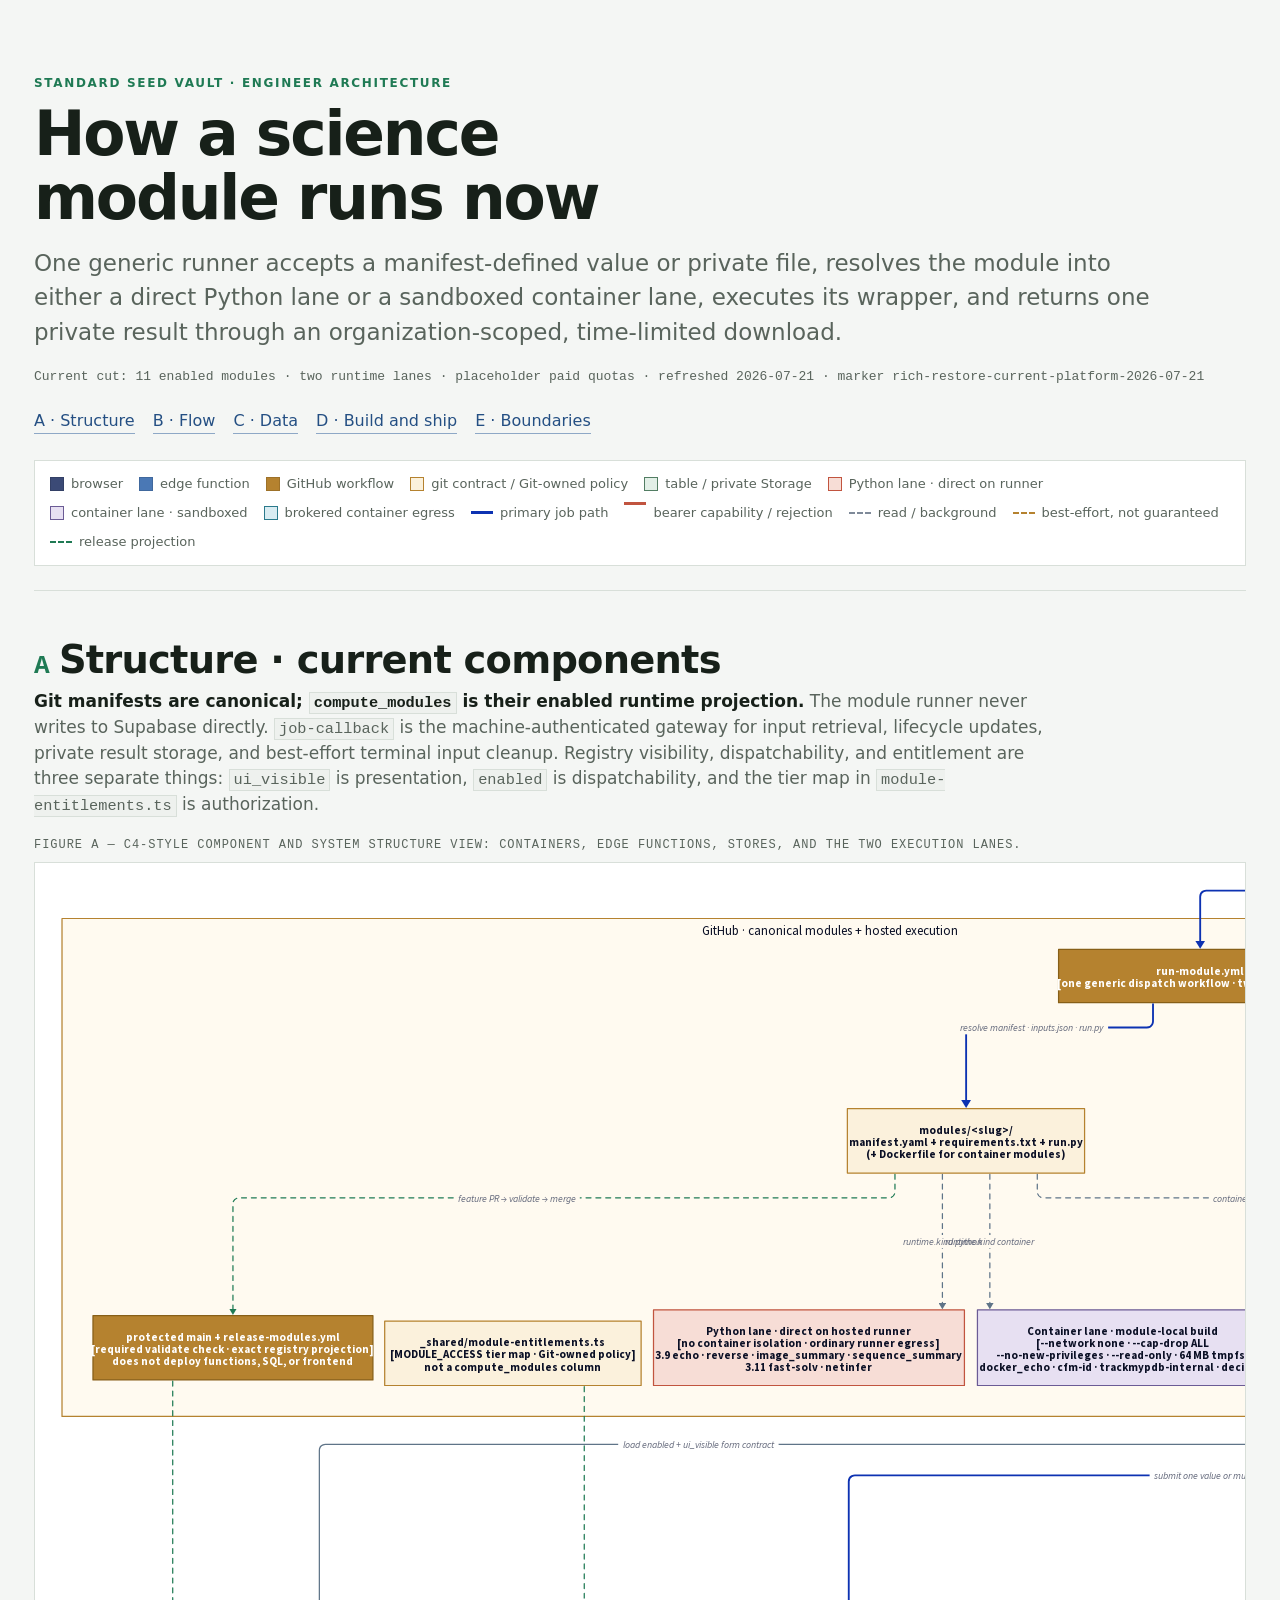
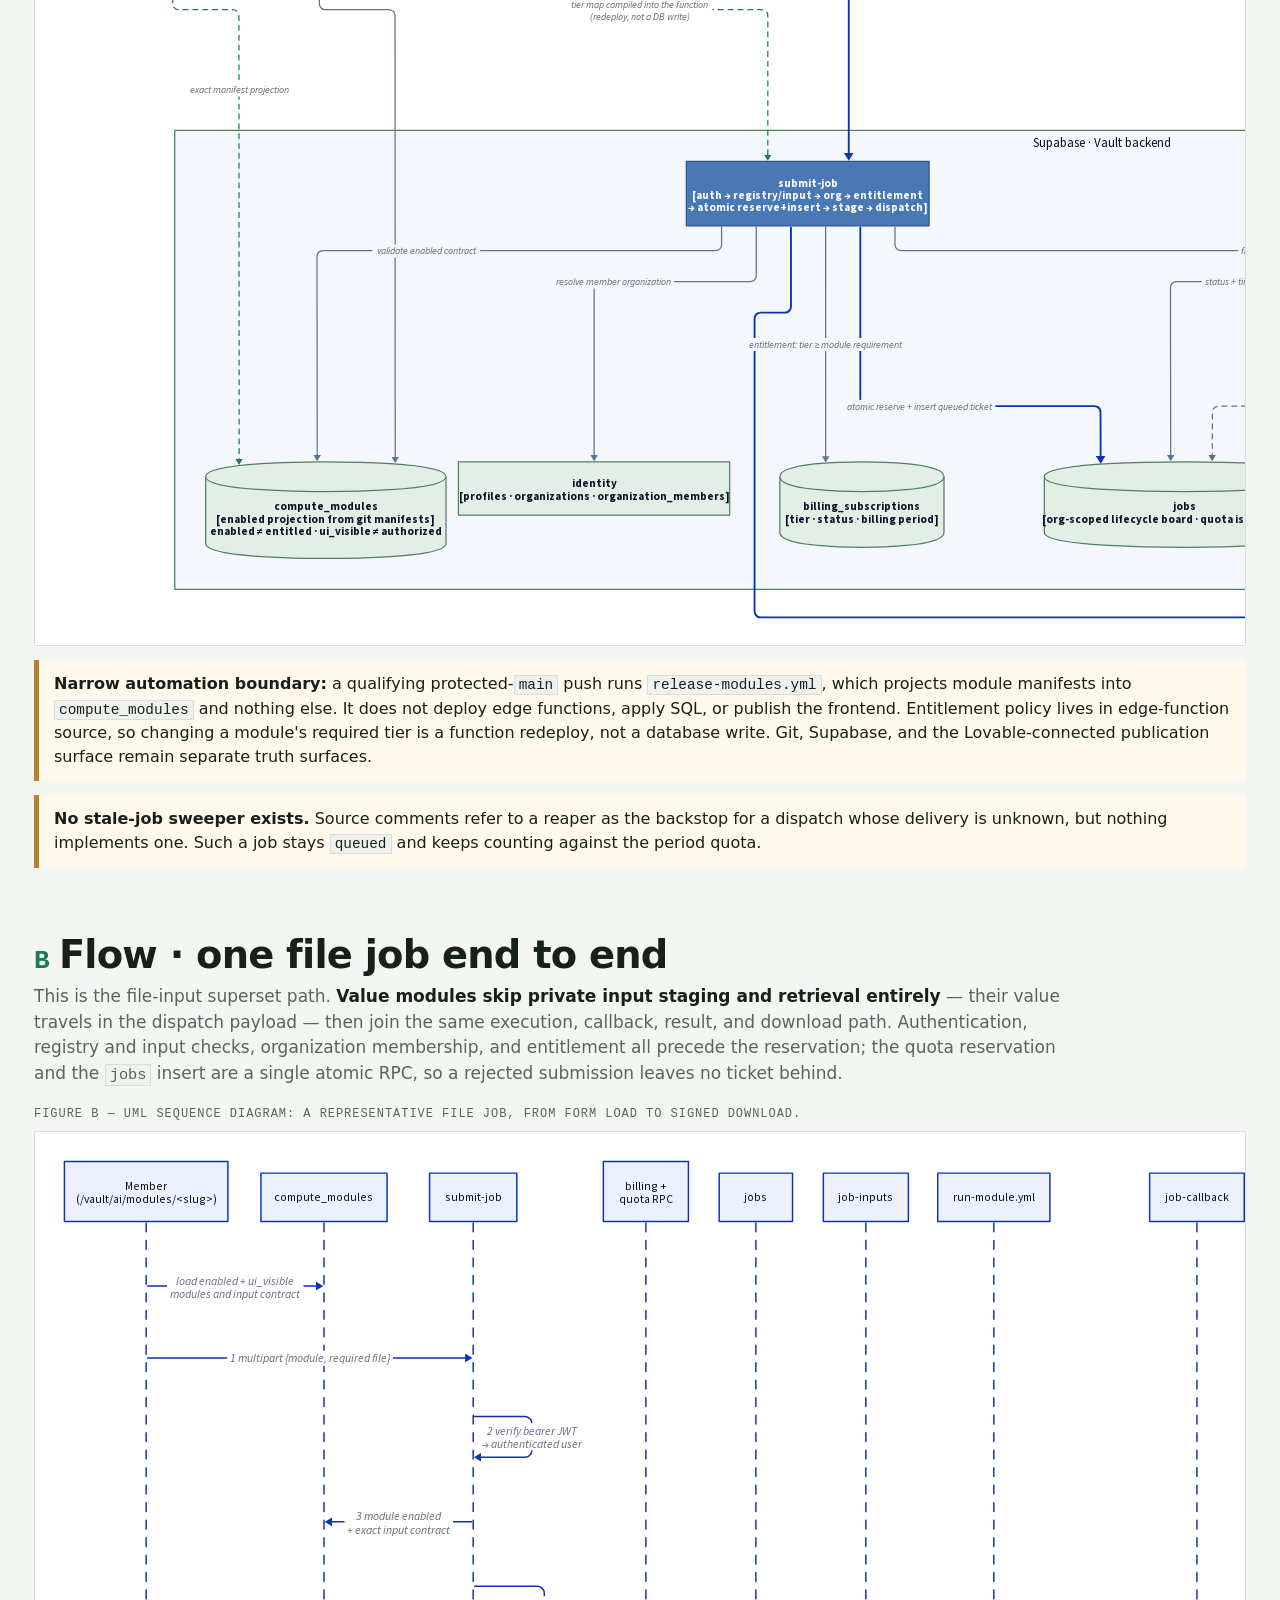
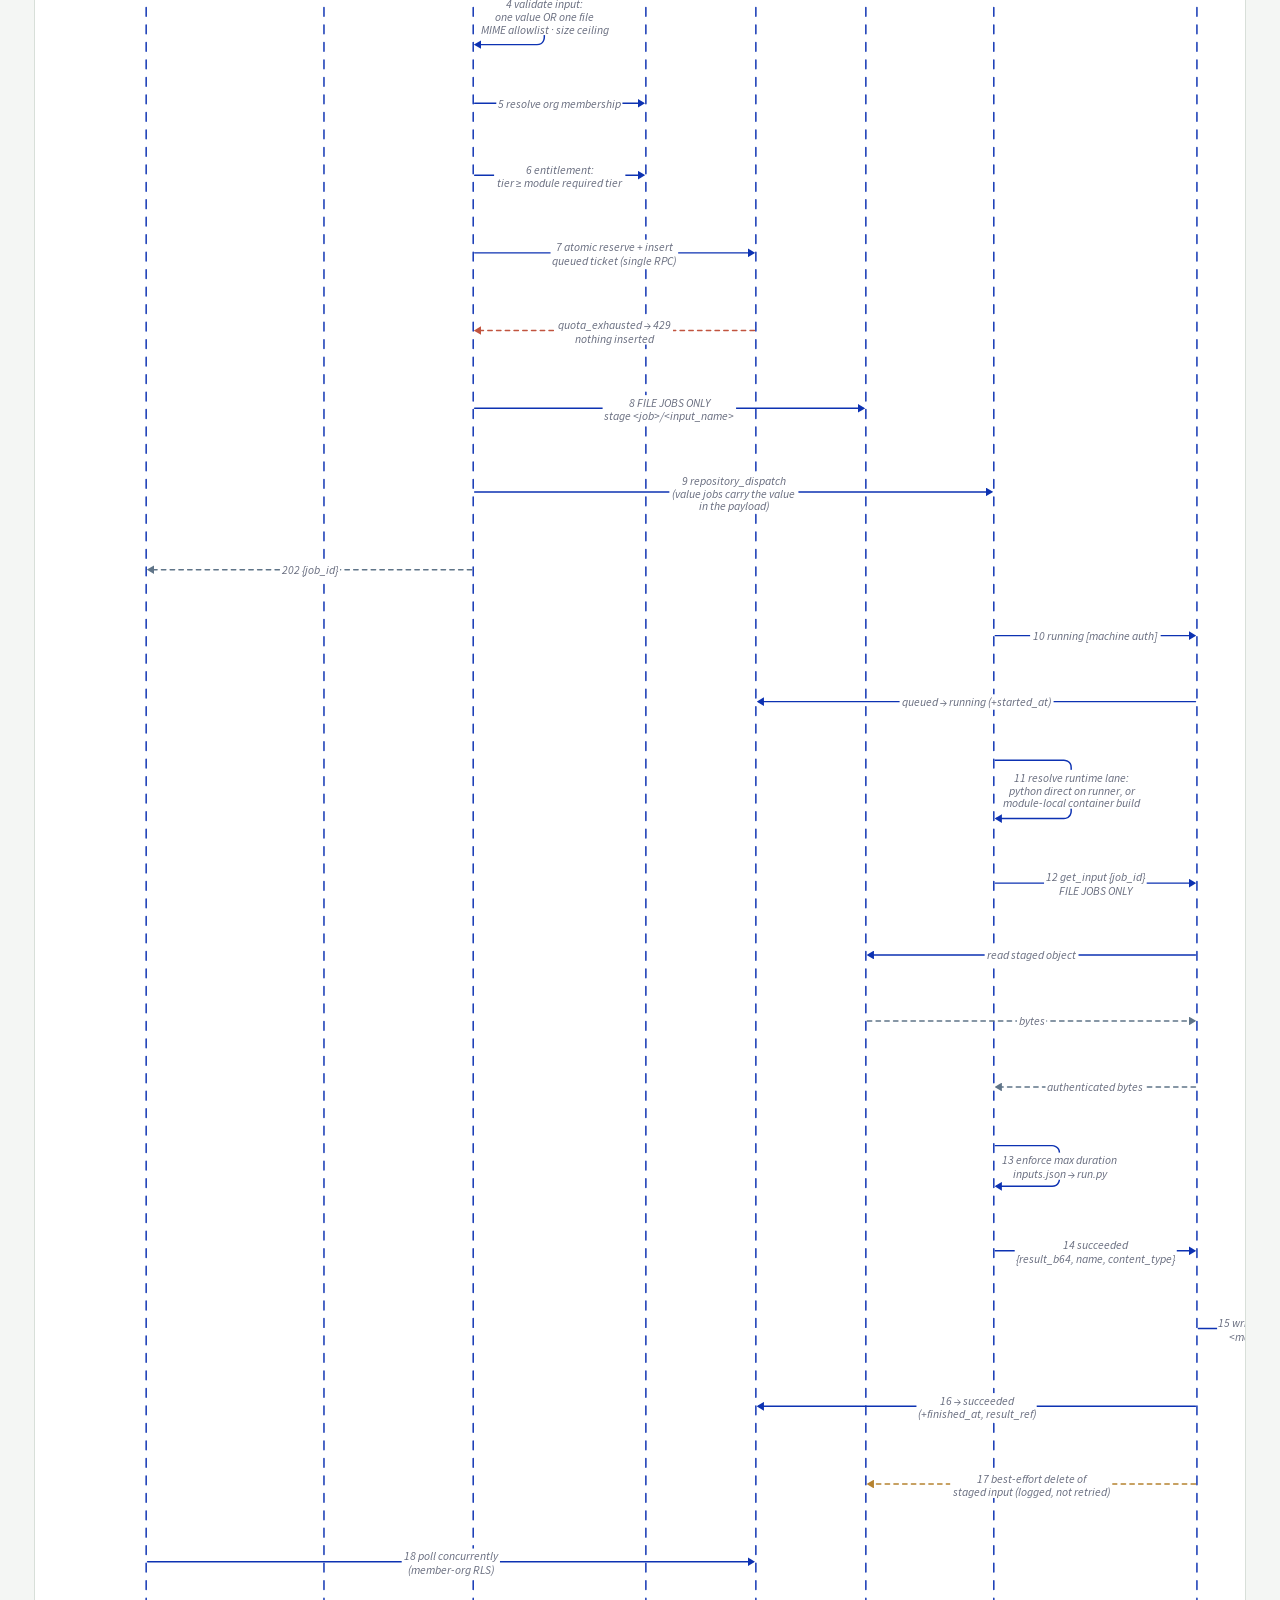
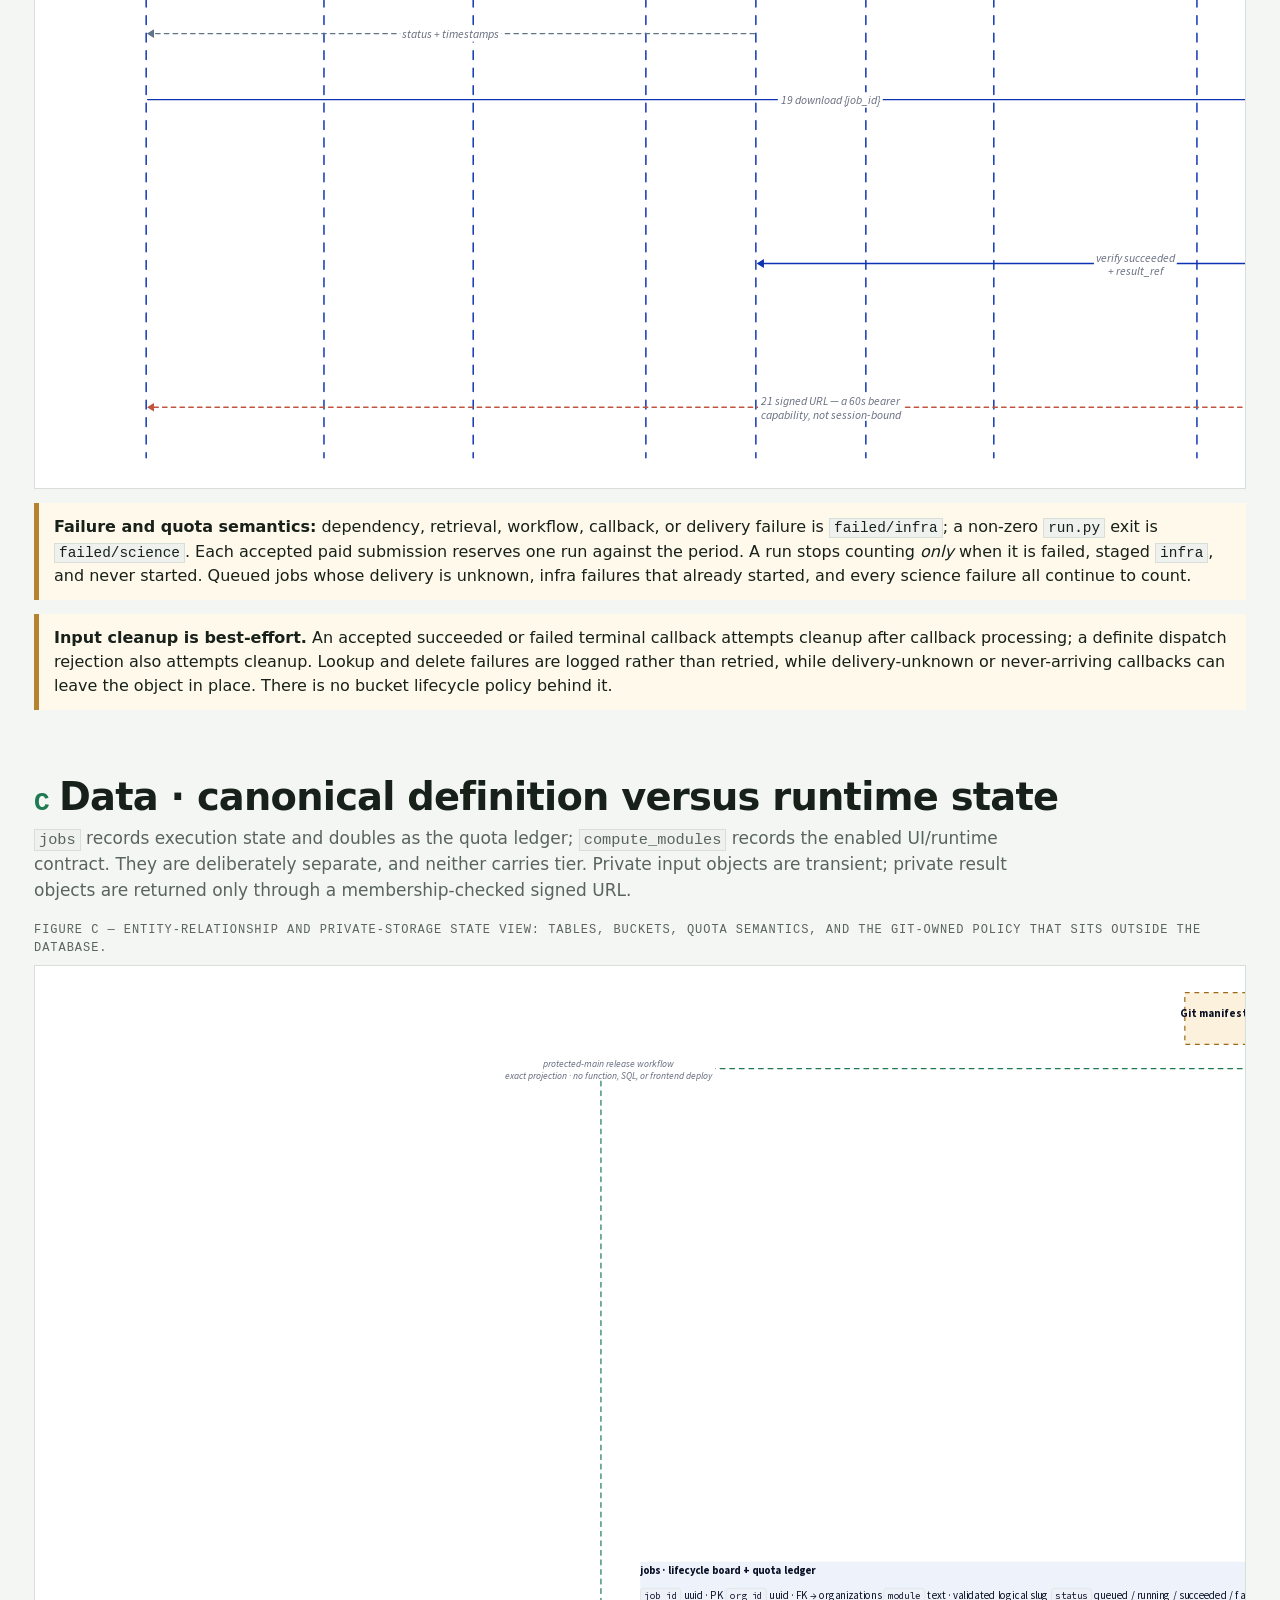
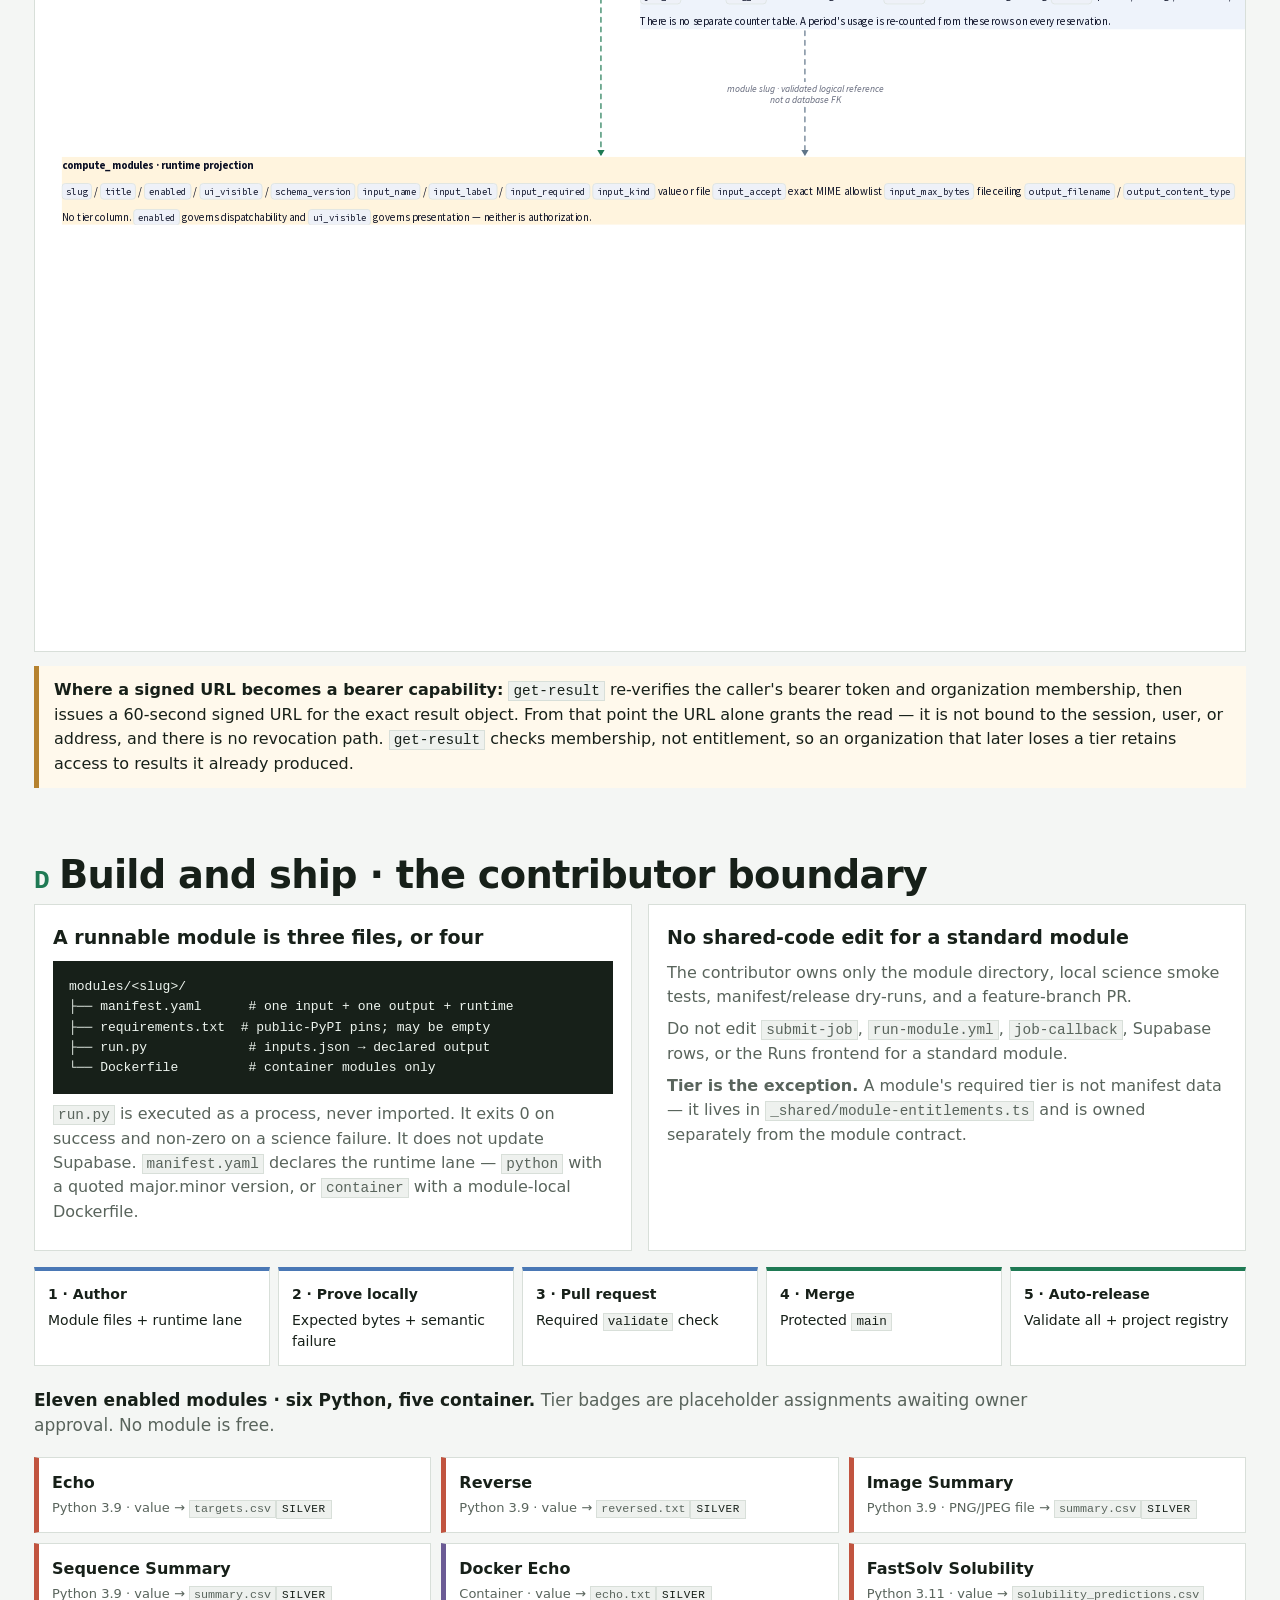
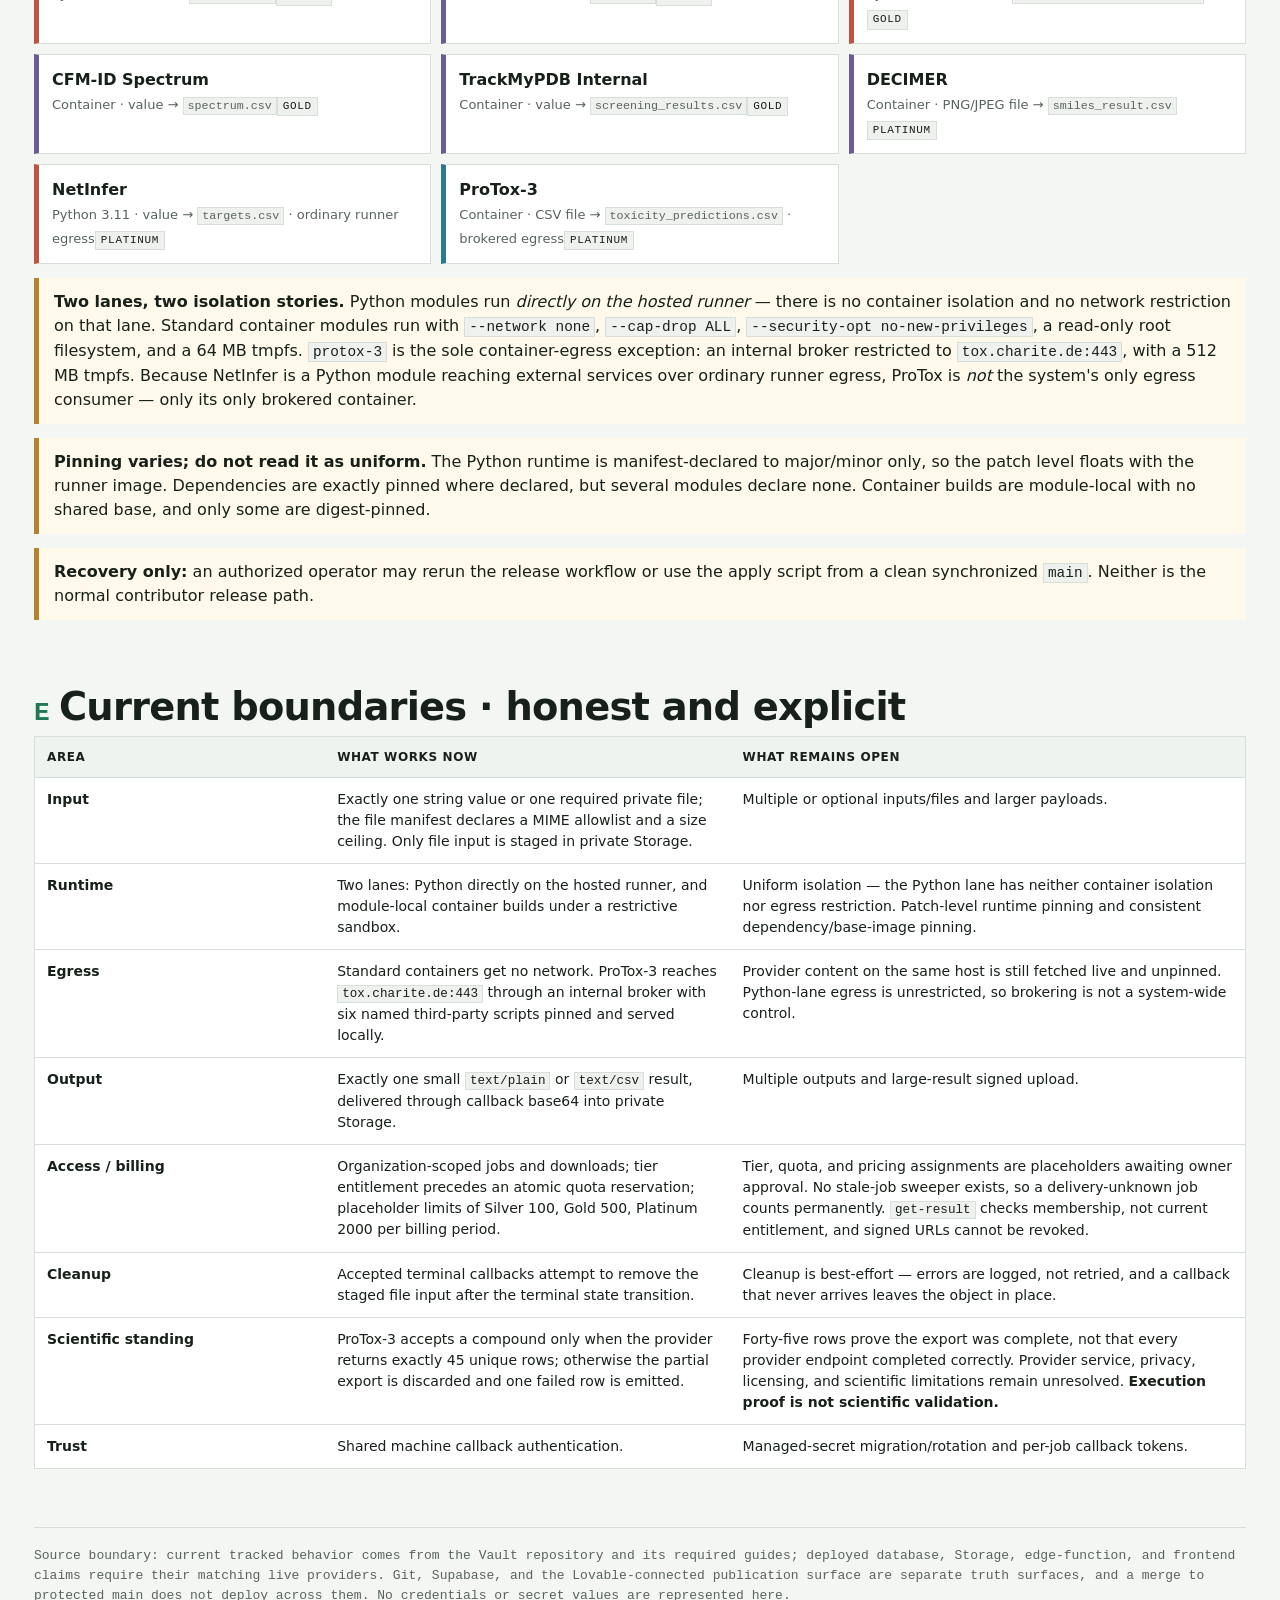
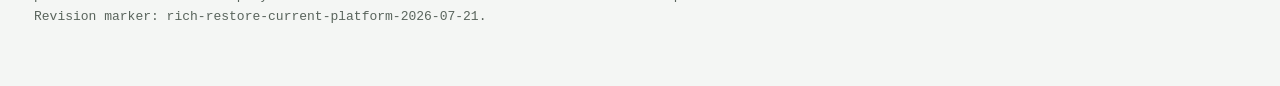
==== index.html @ 2c44f28d "Align restored diagrams with current UI and readable scale" ====
<!doctype html>
<html lang="en">
<head>
  <meta charset="utf-8">
  <meta name="viewport" content="width=device-width,initial-scale=1">
  <meta name="robots" content="noindex,nofollow">
  <meta name="ssc-artifact-revision" content="rich-restore-current-platform-2026-07-21">
  <link rel="icon" href="data:,">
  <title>The Vault — current science-module pipeline</title>
  <style>
    :root{--paper:#f4f6f4;--card:#fff;--ink:#172019;--muted:#59645c;--line:#d8dfd9;
      --blue:#4a78b5;--navy:#3b4a76;--gold:#b5822f;--green:#1f7a54;--red:#c1543f;--purple:#6b5b95;--teal:#2b7a8c;
      --mono:ui-monospace,"SFMono-Regular",Consolas,monospace;
      --sans:Inter,ui-sans-serif,system-ui,-apple-system,"Segoe UI",sans-serif}
    *{box-sizing:border-box}html{scroll-behavior:smooth}body{margin:0;background:var(--paper);color:var(--ink);font-family:var(--sans);line-height:1.5}
    .page{width:100%;max-width:1320px;min-width:0;margin:auto;padding:34px 34px 70px}
    header{padding:40px 0 24px;border-bottom:1px solid var(--line)}
    .eyebrow{font-size:12px;letter-spacing:.14em;text-transform:uppercase;color:var(--green);font-weight:800}
    h1{font-size:clamp(32px,4.8vw,64px);line-height:1.04;letter-spacing:-.035em;margin:10px 0 16px;max-width:17ch}
    .lead{font-size:clamp(17px,1.8vw,23px);max-width:78ch;color:var(--muted);margin:0}
    .stamp{font:13px/1.5 var(--mono);color:var(--muted);margin-top:18px}
    nav{display:flex;flex-wrap:wrap;gap:10px 18px;margin-top:22px}nav a{color:#244f83;text-decoration:none;border-bottom:1px solid #8ea8c6}
    .legend{display:flex;flex-wrap:wrap;gap:9px 16px;padding:13px 15px;background:#fff;border:1px solid var(--line);margin-top:26px;font-size:13px;color:var(--muted)}
    .legend span{display:flex;align-items:center;gap:7px}.sw{width:14px;height:14px;border:1px solid #0002}.dash{width:22px;border-top:2px dashed #7f8a99}.dash.release{border-top-color:var(--green)}.dash.care{border-top-color:var(--gold)}
    .solid{width:22px;border-top:3px solid #0D32B2}.solid.cap{border-top-color:var(--red)}
    section{padding:48px 0 18px;min-width:0}h2{font-size:clamp(26px,3vw,40px);line-height:1.1;margin:0 0 8px;letter-spacing:-.02em}h2 .n{font:700 .68em/1 var(--mono);color:var(--green);margin-right:10px}
    .cap{font-size:17px;color:var(--muted);max-width:96ch;margin:0 0 18px}.cap strong{color:var(--ink)}
    .diagram{width:100%;min-width:0;max-width:100%;background:#fff;border:1px solid var(--line);padding:14px;overflow:auto}.diagram svg{display:block;width:100%;height:auto;min-width:780px;margin:auto}#structure .diagram svg{min-width:2200px}#flow .diagram svg{min-width:1600px}#data .diagram svg{min-width:2300px}
    .figlabel{font:12px/1.5 var(--mono);color:var(--muted);text-transform:uppercase;letter-spacing:.08em;margin:0 0 8px}
    .note{border-left:5px solid var(--gold);background:#fff9ec;padding:12px 15px;margin-top:14px}.note strong{color:var(--ink)}
    .grid{display:grid;grid-template-columns:1fr 1fr;gap:16px}.card{background:#fff;border:1px solid var(--line);padding:18px}.card h3{margin:0 0 10px;font-size:19px}.card p{margin:8px 0;color:var(--muted)}
    code{font-family:var(--mono);font-size:.9em;background:#eef1ee;border:1px solid var(--line);padding:1px 4px}
    pre{margin:0;white-space:pre-wrap;background:#172019;color:#eef5ef;padding:16px;font:13px/1.55 var(--mono)}
    .release-flow{display:grid;grid-template-columns:repeat(5,1fr);gap:8px;margin:16px 0}.step{background:#fff;border:1px solid var(--line);border-top:4px solid var(--blue);padding:13px;font-size:14px}.step.release{border-top-color:var(--green)}.step b{display:block;margin-bottom:5px}
    table{width:100%;border-collapse:collapse;background:#fff;border:1px solid var(--line);font-size:14px}th,td{text-align:left;vertical-align:top;padding:11px 12px;border-bottom:1px solid var(--line)}th{background:#eef3ef;font-size:12px;text-transform:uppercase;letter-spacing:.05em}td:first-child{font-weight:700;width:24%}
    .modules{display:grid;grid-template-columns:repeat(3,1fr);gap:10px;margin-top:14px}.module{background:#fff;border:1px solid var(--line);border-left:5px solid var(--red);padding:13px}.module.ctr{border-left-color:var(--purple)}.module.brk{border-left-color:var(--teal)}.module b{display:block}.module span{font-size:13px;color:var(--muted)}.module .tier{display:inline-block;font:11px/1.4 var(--mono);text-transform:uppercase;letter-spacing:.06em;color:var(--ink);background:#eef1ee;border:1px solid var(--line);padding:1px 5px;margin-top:5px}
    footer{border-top:1px solid var(--line);margin-top:40px;padding-top:18px;color:var(--muted);font:13px/1.55 var(--mono)}
    @media(max-width:900px){.grid{grid-template-columns:1fr}.release-flow{grid-template-columns:1fr 1fr}.modules{grid-template-columns:1fr}.diagram svg{min-width:680px}}
    @media(max-width:560px){.page{width:100vw;max-width:100vw;padding:22px 14px 45px}.release-flow{grid-template-columns:1fr}.diagram{max-width:calc(100vw - 28px);padding:8px}.diagram svg{min-width:650px}th,td{display:block;width:100%}td:first-child{width:100%;padding-bottom:3px}th{display:none}}
    @media print{body{background:#fff}.page{max-width:none}.diagram,.card,table{break-inside:avoid}nav{display:none}}
  </style>
</head>
<body>
<main class="page">
  <header>
    <div class="eyebrow">Standard Seed Vault · engineer architecture</div>
    <h1>How a science module runs now</h1>
    <p class="lead">One generic runner accepts a manifest-defined value or private file, resolves the module into either a direct Python lane or a sandboxed container lane, executes its wrapper, and returns one private result through an organization-scoped, time-limited download.</p>
    <div class="stamp">Current cut: 11 enabled modules · two runtime lanes · placeholder paid quotas · refreshed 2026-07-21 · marker rich-restore-current-platform-2026-07-21</div>
    <nav><a href="#structure">A · Structure</a><a href="#flow">B · Flow</a><a href="#data">C · Data</a><a href="#ship">D · Build and ship</a><a href="#limits">E · Boundaries</a></nav>
    <div class="legend">
      <span><i class="sw" style="background:#3b4a76"></i> browser</span>
      <span><i class="sw" style="background:#4a78b5"></i> edge function</span>
      <span><i class="sw" style="background:#b5822f"></i> GitHub workflow</span>
      <span><i class="sw" style="background:#fbf1dc;border-color:#b5822f"></i> git contract / Git-owned policy</span>
      <span><i class="sw" style="background:#e2efe7;border-color:#527d63"></i> table / private Storage</span>
      <span><i class="sw" style="background:#f7ddd6;border-color:#c1543f"></i> Python lane · direct on runner</span>
      <span><i class="sw" style="background:#e7e0f2;border-color:#6b5b95"></i> container lane · sandboxed</span>
      <span><i class="sw" style="background:#d9ecf2;border-color:#2b7a8c"></i> brokered container egress</span>
      <span><i class="solid"></i> primary job path</span>
      <span><i class="solid cap"></i> bearer capability / rejection</span>
      <span><i class="dash"></i> read / background</span>
      <span><i class="dash care"></i> best-effort, not guaranteed</span>
      <span><i class="dash release"></i> release projection</span>
    </div>
  </header>

  <section id="structure">
    <h2><span class="n">A</span>Structure · current components</h2>
    <p class="cap"><strong>Git manifests are canonical; <code>compute_modules</code> is their enabled runtime projection.</strong> The module runner never writes to Supabase directly. <code>job-callback</code> is the machine-authenticated gateway for input retrieval, lifecycle updates, private result storage, and best-effort terminal input cleanup. Registry visibility, dispatchability, and entitlement are three separate things: <code>ui_visible</code> is presentation, <code>enabled</code> is dispatchability, and the tier map in <code>module-entitlements.ts</code> is authorization.</p>
    <p class="figlabel">Figure A — C4-style component and system structure view: containers, edge functions, stores, and the two execution lanes.</p>
    <div class="diagram" role="img" aria-label="Figure A. C4-style component diagram of the Vault. The member browser calls compute_modules for the form contract and submit-job to submit work. submit-job reads the registry, identity, and billing_subscriptions, then atomically reserves quota and inserts a jobs row, stages private file inputs, and dispatches run-module.yml on GitHub. run-module.yml resolves the module contract into either a Python lane running directly on the hosted runner or a sandboxed container lane, with protox-3 as the sole container-egress exception via an internal broker. The runner reports to job-callback, which writes jobs status and the private result to job-results. get-result re-verifies the bearer token and organization membership and issues a 60-second signed URL. release-modules.yml on protected main projects git manifests into compute_modules."><?xml version="1.0" encoding="utf-8"?><svg xmlns="http://www.w3.org/2000/svg" xmlns:xlink="http://www.w3.org/1999/xlink" data-d2-version="v0.7.1" preserveAspectRatio="xMinYMin meet" viewBox="0 0 3552 2186"><svg class="d2-960609546 d2-svg" width="3552" height="2186" viewBox="-9 -10 3552 2186"><rect x="-9.000000" y="-10.000000" width="3552.000000" height="2186.000000" rx="0.000000" fill="#FFFFFF" class=" fill-N7" stroke-width="0" /><style type="text/css"><![CDATA[
.d2-960609546 .text {
	font-family: "d2-960609546-font-regular";
}
@font-face {
	font-family: d2-960609546-font-regular;
	src: url("[data-uri]");
}
.d2-960609546 .text-bold {
	font-family: "d2-960609546-font-bold";
}
@font-face {
	font-family: d2-960609546-font-bold;
	src: url("[data-uri]");
}
.d2-960609546 .text-italic {
	font-family: "d2-960609546-font-italic";
}
@font-face {
	font-family: d2-960609546-font-italic;
	src: url("[data-uri]");
}]]></style><style type="text/css"><![CDATA[.shape {
  shape-rendering: geometricPrecision;
  stroke-linejoin: round;
}
.connection {
  stroke-linecap: round;
  stroke-linejoin: round;
}
.blend {
  mix-blend-mode: multiply;
  opacity: 0.5;
}

		.d2-960609546 .fill-N1{fill:#0A0F25;}
		.d2-960609546 .fill-N2{fill:#676C7E;}
		.d2-960609546 .fill-N3{fill:#9499AB;}
		.d2-960609546 .fill-N4{fill:#CFD2DD;}
		.d2-960609546 .fill-N5{fill:#DEE1EB;}
		.d2-960609546 .fill-N6{fill:#EEF1F8;}
		.d2-960609546 .fill-N7{fill:#FFFFFF;}
		.d2-960609546 .fill-B1{fill:#0D32B2;}
		.d2-960609546 .fill-B2{fill:#0D32B2;}
		.d2-960609546 .fill-B3{fill:#E3E9FD;}
		.d2-960609546 .fill-B4{fill:#E3E9FD;}
		.d2-960609546 .fill-B5{fill:#EDF0FD;}
		.d2-960609546 .fill-B6{fill:#F7F8FE;}
		.d2-960609546 .fill-AA2{fill:#4A6FF3;}
		.d2-960609546 .fill-AA4{fill:#EDF0FD;}
		.d2-960609546 .fill-AA5{fill:#F7F8FE;}
		.d2-960609546 .fill-AB4{fill:#EDF0FD;}
		.d2-960609546 .fill-AB5{fill:#F7F8FE;}
		.d2-960609546 .stroke-N1{stroke:#0A0F25;}
		.d2-960609546 .stroke-N2{stroke:#676C7E;}
		.d2-960609546 .stroke-N3{stroke:#9499AB;}
		.d2-960609546 .stroke-N4{stroke:#CFD2DD;}
		.d2-960609546 .stroke-N5{stroke:#DEE1EB;}
		.d2-960609546 .stroke-N6{stroke:#EEF1F8;}
		.d2-960609546 .stroke-N7{stroke:#FFFFFF;}
		.d2-960609546 .stroke-B1{stroke:#0D32B2;}
		.d2-960609546 .stroke-B2{stroke:#0D32B2;}
		.d2-960609546 .stroke-B3{stroke:#E3E9FD;}
		.d2-960609546 .stroke-B4{stroke:#E3E9FD;}
		.d2-960609546 .stroke-B5{stroke:#EDF0FD;}
		.d2-960609546 .stroke-B6{stroke:#F7F8FE;}
		.d2-960609546 .stroke-AA2{stroke:#4A6FF3;}
		.d2-960609546 .stroke-AA4{stroke:#EDF0FD;}
		.d2-960609546 .stroke-AA5{stroke:#F7F8FE;}
		.d2-960609546 .stroke-AB4{stroke:#EDF0FD;}
		.d2-960609546 .stroke-AB5{stroke:#F7F8FE;}
		.d2-960609546 .background-color-N1{background-color:#0A0F25;}
		.d2-960609546 .background-color-N2{background-color:#676C7E;}
		.d2-960609546 .background-color-N3{background-color:#9499AB;}
		.d2-960609546 .background-color-N4{background-color:#CFD2DD;}
		.d2-960609546 .background-color-N5{background-color:#DEE1EB;}
		.d2-960609546 .background-color-N6{background-color:#EEF1F8;}
		.d2-960609546 .background-color-N7{background-color:#FFFFFF;}
		.d2-960609546 .background-color-B1{background-color:#0D32B2;}
		.d2-960609546 .background-color-B2{background-color:#0D32B2;}
		.d2-960609546 .background-color-B3{background-color:#E3E9FD;}
		.d2-960609546 .background-color-B4{background-color:#E3E9FD;}
		.d2-960609546 .background-color-B5{background-color:#EDF0FD;}
		.d2-960609546 .background-color-B6{background-color:#F7F8FE;}
		.d2-960609546 .background-color-AA2{background-color:#4A6FF3;}
		.d2-960609546 .background-color-AA4{background-color:#EDF0FD;}
		.d2-960609546 .background-color-AA5{background-color:#F7F8FE;}
		.d2-960609546 .background-color-AB4{background-color:#EDF0FD;}
		.d2-960609546 .background-color-AB5{background-color:#F7F8FE;}
		.d2-960609546 .color-N1{color:#0A0F25;}
		.d2-960609546 .color-N2{color:#676C7E;}
		.d2-960609546 .color-N3{color:#9499AB;}
		.d2-960609546 .color-N4{color:#CFD2DD;}
		.d2-960609546 .color-N5{color:#DEE1EB;}
		.d2-960609546 .color-N6{color:#EEF1F8;}
		.d2-960609546 .color-N7{color:#FFFFFF;}
		.d2-960609546 .color-B1{color:#0D32B2;}
		.d2-960609546 .color-B2{color:#0D32B2;}
		.d2-960609546 .color-B3{color:#E3E9FD;}
		.d2-960609546 .color-B4{color:#E3E9FD;}
		.d2-960609546 .color-B5{color:#EDF0FD;}
		.d2-960609546 .color-B6{color:#F7F8FE;}
		.d2-960609546 .color-AA2{color:#4A6FF3;}
		.d2-960609546 .color-AA4{color:#EDF0FD;}
		.d2-960609546 .color-AA5{color:#F7F8FE;}
		.d2-960609546 .color-AB4{color:#EDF0FD;}
		.d2-960609546 .color-AB5{color:#F7F8FE;}.appendix text.text{fill:#0A0F25}.md{--color-fg-default:#0A0F25;--color-fg-muted:#676C7E;--color-fg-subtle:#9499AB;--color-canvas-default:#FFFFFF;--color-canvas-subtle:#EEF1F8;--color-border-default:#0D32B2;--color-border-muted:#0D32B2;--color-neutral-muted:#EEF1F8;--color-accent-fg:#0D32B2;--color-accent-emphasis:#0D32B2;--color-attention-subtle:#676C7E;--color-danger-fg:red;}.sketch-overlay-B1{fill:url(#streaks-darker-d2-960609546);mix-blend-mode:lighten}.sketch-overlay-B2{fill:url(#streaks-darker-d2-960609546);mix-blend-mode:lighten}.sketch-overlay-B3{fill:url(#streaks-bright-d2-960609546);mix-blend-mode:darken}.sketch-overlay-B4{fill:url(#streaks-bright-d2-960609546);mix-blend-mode:darken}.sketch-overlay-B5{fill:url(#streaks-bright-d2-960609546);mix-blend-mode:darken}.sketch-overlay-B6{fill:url(#streaks-bright-d2-960609546);mix-blend-mode:darken}.sketch-overlay-AA2{fill:url(#streaks-dark-d2-960609546);mix-blend-mode:overlay}.sketch-overlay-AA4{fill:url(#streaks-bright-d2-960609546);mix-blend-mode:darken}.sketch-overlay-AA5{fill:url(#streaks-bright-d2-960609546);mix-blend-mode:darken}.sketch-overlay-AB4{fill:url(#streaks-bright-d2-960609546);mix-blend-mode:darken}.sketch-overlay-AB5{fill:url(#streaks-bright-d2-960609546);mix-blend-mode:darken}.sketch-overlay-N1{fill:url(#streaks-darker-d2-960609546);mix-blend-mode:lighten}.sketch-overlay-N2{fill:url(#streaks-dark-d2-960609546);mix-blend-mode:overlay}.sketch-overlay-N3{fill:url(#streaks-normal-d2-960609546);mix-blend-mode:color-burn}.sketch-overlay-N4{fill:url(#streaks-normal-d2-960609546);mix-blend-mode:color-burn}.sketch-overlay-N5{fill:url(#streaks-bright-d2-960609546);mix-blend-mode:darken}.sketch-overlay-N6{fill:url(#streaks-bright-d2-960609546);mix-blend-mode:darken}.sketch-overlay-N7{fill:url(#streaks-bright-d2-960609546);mix-blend-mode:darken}.light-code{display: block}.dark-code{display: none}]]></style><g class="YnJvd3Nlcg=="><g class="shape" ><rect x="2512.000000" y="639.000000" width="675.000000" height="222.000000" stroke="#3b4a76" fill="#f7f8fc" style="stroke-width:2;" /></g><text x="2849.500000" y="665.000000" fill="#0A0F25" class="text fill-N1" style="text-anchor:middle;font-size:21px">Member browser</text></g><g class="dmF1bHQ="><g class="shape" ><rect x="194.000000" y="1368.000000" width="2994.000000" height="741.000000" stroke="#527d63" fill="#f4f7fb" style="stroke-width:2;" /></g><text x="1691.000000" y="1394.000000" fill="#0A0F25" class="text fill-N1" style="text-anchor:middle;font-size:21px">Supabase · Vault backend</text></g><g class="Z2l0aHVi"><g class="shape" ><rect x="12.000000" y="57.000000" width="2481.000000" height="804.000000" stroke="#b5822f" fill="#fffaf0" style="stroke-width:2;" /></g><text x="1252.500000" y="83.000000" fill="#0A0F25" class="text fill-N1" style="text-anchor:middle;font-size:21px">GitHub · canonical modules + hosted execution</text></g><g class="YnJvd3Nlci5ydW5z app"><g class="shape" ><rect x="2562.000000" y="689.000000" width="575.000000" height="122.000000" stroke="#2a3557" fill="#3b4a76" style="stroke-width:2;" /></g><text x="2849.500000" y="729.500000" fill="#ffffff" class="text-bold" style="text-anchor:middle;font-size:18px"><tspan x="2849.500000" dy="0.000000">/vault/ai/modules/&lt;slug&gt;</tspan><tspan x="2849.500000" dy="19.250000">[ui_visible form · value or file · submit · module history · download]</tspan><tspan x="2849.500000" dy="19.250000">/vault/runs = Run History only</tspan><tspan x="2849.500000" dy="19.250000">presentation only — not authorization</tspan></text></g><g class="dmF1bHQucmVnaXN0cnk= data"><g class="shape" ><path d="M 244 1927 C 244 1903 419 1903 438 1903 C 457 1903 632 1903 632 1927 V 2035 C 632 2059 457 2059 438 2059 C 419 2059 244 2059 244 2035 V 1927 Z" stroke="#527d63" fill="#e2efe7" style="stroke-width:2;" /><path d="M 244 1927 C 244 1951 419 1951 438 1951 C 457 1951 632 1951 632 1927" stroke="#527d63" fill="#e2efe7" style="stroke-width:2;" /></g><text x="438.000000" y="1981.500000" fill="#0A0F25" class="text-bold fill-N1" style="text-anchor:middle;font-size:18px"><tspan x="438.000000" dy="0.000000">compute_modules</tspan><tspan x="438.000000" dy="19.666667">[enabled projection from git manifests]</tspan><tspan x="438.000000" dy="19.666667">enabled ≠ entitled · ui_visible ≠ authorized</tspan></text></g><g class="dmF1bHQuc3VibWl0 fn"><g class="shape" ><rect x="1020.000000" y="1418.000000" width="392.000000" height="104.000000" stroke="#2f5488" fill="#4a78b5" style="stroke-width:2;" /></g><text x="1216.000000" y="1458.500000" fill="#ffffff" class="text-bold" style="text-anchor:middle;font-size:18px"><tspan x="1216.000000" dy="0.000000">submit-job</tspan><tspan x="1216.000000" dy="19.666667">[auth → registry/input → org → entitlement</tspan><tspan x="1216.000000" dy="19.666667">→ atomic reserve+insert → stage → dispatch]</tspan></text></g><g class="dmF1bHQuaWRlbnRpdHk= data"><g class="shape" ><rect x="652.000000" y="1903.000000" width="438.000000" height="86.000000" stroke="#527d63" fill="#e2efe7" style="stroke-width:2;" /></g><text x="871.000000" y="1943.500000" fill="#0A0F25" class="text-bold fill-N1" style="text-anchor:middle;font-size:18px"><tspan x="871.000000" dy="0.000000">identity</tspan><tspan x="871.000000" dy="20.500000">[profiles · organizations · organization_members]</tspan></text></g><g class="dmF1bHQuYmlsbGluZw== data"><g class="shape" ><path d="M 1171 1927 C 1171 1903 1290 1903 1304 1903 C 1317 1903 1436 1903 1436 1927 V 2017 C 1436 2041 1317 2041 1304 2041 C 1290 2041 1171 2041 1171 2017 V 1927 Z" stroke="#527d63" fill="#e2efe7" style="stroke-width:2;" /><path d="M 1171 1927 C 1171 1951 1290 1951 1304 1951 C 1317 1951 1436 1951 1436 1927" stroke="#527d63" fill="#e2efe7" style="stroke-width:2;" /></g><text x="1303.500000" y="1981.500000" fill="#0A0F25" class="text-bold fill-N1" style="text-anchor:middle;font-size:18px"><tspan x="1303.500000" dy="0.000000">billing_subscriptions</tspan><tspan x="1303.500000" dy="20.500000">[tier · status · billing period]</tspan></text></g><g class="dmF1bHQuam9icw== data"><g class="shape" ><path d="M 1598 1927 C 1598 1903 1801 1903 1824 1903 C 1847 1903 2050 1903 2050 1927 V 2017 C 2050 2041 1847 2041 1824 2041 C 1801 2041 1598 2041 1598 2017 V 1927 Z" stroke="#527d63" fill="#e2efe7" style="stroke-width:2;" /><path d="M 1598 1927 C 1598 1951 1801 1951 1824 1951 C 1847 1951 2050 1951 2050 1927" stroke="#527d63" fill="#e2efe7" style="stroke-width:2;" /></g><text x="1824.000000" y="1981.500000" fill="#0A0F25" class="text-bold fill-N1" style="text-anchor:middle;font-size:18px"><tspan x="1824.000000" dy="0.000000">jobs</tspan><tspan x="1824.000000" dy="20.500000">[org-scoped lifecycle board · quota is counted here]</tspan></text></g><g class="dmF1bHQuaW5wdXRz data"><g class="shape" ><path d="M 2192 1927 C 2192 1903 2324 1903 2339 1903 C 2353 1903 2485 1903 2485 1927 V 2017 C 2485 2041 2353 2041 2339 2041 C 2324 2041 2192 2041 2192 2017 V 1927 Z" stroke="#527d63" fill="#e2efe7" style="stroke-width:2;" /><path d="M 2192 1927 C 2192 1951 2324 1951 2339 1951 C 2353 1951 2485 1951 2485 1927" stroke="#527d63" fill="#e2efe7" style="stroke-width:2;" /></g><text x="2338.500000" y="1981.500000" fill="#0A0F25" class="text-bold fill-N1" style="text-anchor:middle;font-size:18px"><tspan x="2338.500000" dy="0.000000">job-inputs</tspan><tspan x="2338.500000" dy="20.500000">[private · transient file staging]</tspan></text></g><g class="dmF1bHQuY2FsbGJhY2s= fn"><g class="shape" ><rect x="2200.000000" y="1431.000000" width="461.000000" height="86.000000" stroke="#2f5488" fill="#4a78b5" style="stroke-width:2;" /></g><text x="2430.500000" y="1471.500000" fill="#ffffff" class="text-bold" style="text-anchor:middle;font-size:18px"><tspan x="2430.500000" dy="0.000000">job-callback</tspan><tspan x="2430.500000" dy="20.500000">[machine auth · input gateway · status/result writer]</tspan></text></g><g class="dmF1bHQucmVzdWx0cw== data"><g class="shape" ><path d="M 2809 1927 C 2809 1903 2917 1903 2929 1903 C 2940 1903 3048 1903 3048 1927 V 2017 C 3048 2041 2940 2041 2929 2041 C 2917 2041 2809 2041 2809 2017 V 1927 Z" stroke="#527d63" fill="#e2efe7" style="stroke-width:2;" /><path d="M 2809 1927 C 2809 1951 2917 1951 2929 1951 C 2940 1951 3048 1951 3048 1927" stroke="#527d63" fill="#e2efe7" style="stroke-width:2;" /></g><text x="2928.500000" y="1981.500000" fill="#0A0F25" class="text-bold fill-N1" style="text-anchor:middle;font-size:18px"><tspan x="2928.500000" dy="0.000000">job-results</tspan><tspan x="2928.500000" dy="20.500000">[private output Storage]</tspan></text></g><g class="dmF1bHQuZ2V0cmVz fn"><g class="shape" ><rect x="2681.000000" y="1430.000000" width="431.000000" height="86.000000" stroke="#2f5488" fill="#4a78b5" style="stroke-width:2;" /></g><text x="2896.500000" y="1470.500000" fill="#ffffff" class="text-bold" style="text-anchor:middle;font-size:18px"><tspan x="2896.500000" dy="0.000000">get-result</tspan><tspan x="2896.500000" dy="20.500000">[re-verify bearer + membership · 60s signed URL]</tspan></text></g><g class="Z2l0aHViLnJlbGVhc2U= gh"><g class="shape" ><rect x="62.000000" y="698.000000" width="452.000000" height="104.000000" stroke="#875f18" fill="#b5822f" style="stroke-width:2;" /></g><text x="288.000000" y="738.500000" fill="#ffffff" class="text-bold" style="text-anchor:middle;font-size:18px"><tspan x="288.000000" dy="0.000000">protected main + release-modules.yml</tspan><tspan x="288.000000" dy="19.666667">[required validate check · exact registry projection]</tspan><tspan x="288.000000" dy="19.666667">does not deploy functions, SQL, or frontend</tspan></text></g><g class="Z2l0aHViLnJ1bm5lcg== gh"><g class="shape" ><rect x="1621.000000" y="107.000000" width="457.000000" height="86.000000" stroke="#875f18" fill="#b5822f" style="stroke-width:2;" /></g><text x="1849.500000" y="147.500000" fill="#ffffff" class="text-bold" style="text-anchor:middle;font-size:18px"><tspan x="1849.500000" dy="0.000000">run-module.yml</tspan><tspan x="1849.500000" dy="20.500000">[one generic dispatch workflow · two runtime lanes]</tspan></text></g><g class="Z2l0aHViLmNvbnRyYWN0 cfg"><g class="shape" ><rect x="1280.000000" y="364.000000" width="383.000000" height="104.000000" stroke="#b5822f" fill="#fbf1dc" style="stroke-width:2;" /></g><text x="1471.500000" y="404.500000" fill="#0A0F25" class="text-bold fill-N1" style="text-anchor:middle;font-size:18px"><tspan x="1471.500000" dy="0.000000">modules/&lt;slug&gt;/</tspan><tspan x="1471.500000" dy="19.666667">manifest.yaml + requirements.txt + run.py</tspan><tspan x="1471.500000" dy="19.666667">(+ Dockerfile for container modules)</tspan></text></g><g class="Z2l0aHViLnBvbGljeQ== cfg"><g class="shape" ><rect x="533.000000" y="707.000000" width="414.000000" height="104.000000" stroke="#b5822f" fill="#fbf1dc" style="stroke-width:2;" /></g><text x="740.000000" y="747.500000" fill="#0A0F25" class="text-bold fill-N1" style="text-anchor:middle;font-size:18px"><tspan x="740.000000" dy="0.000000">_shared/module-entitlements.ts</tspan><tspan x="740.000000" dy="19.666667">[MODULE_ACCESS tier map · Git-owned policy]</tspan><tspan x="740.000000" dy="19.666667">not a compute_modules column</tspan></text></g><g class="Z2l0aHViLnB5 mod"><g class="shape" ><rect x="967.000000" y="689.000000" width="502.000000" height="122.000000" stroke="#c1543f" fill="#f7ddd6" style="stroke-width:2;" /></g><text x="1218.000000" y="729.500000" fill="#0A0F25" class="text-bold fill-N1" style="text-anchor:middle;font-size:18px"><tspan x="1218.000000" dy="0.000000">Python lane · direct on hosted runner</tspan><tspan x="1218.000000" dy="19.250000">[no container isolation · ordinary runner egress]</tspan><tspan x="1218.000000" dy="19.250000">3.9 echo · reverse · image_summary · sequence_summary</tspan><tspan x="1218.000000" dy="19.250000">3.11 fast-solv · netinfer</tspan></text></g><g class="Z2l0aHViLmN0cg== ctr"><g class="shape" ><rect x="1490.000000" y="689.000000" width="469.000000" height="122.000000" stroke="#6b5b95" fill="#e7e0f2" style="stroke-width:2;" /></g><text x="1724.500000" y="729.500000" fill="#0A0F25" class="text-bold fill-N1" style="text-anchor:middle;font-size:18px"><tspan x="1724.500000" dy="0.000000">Container lane · module-local build</tspan><tspan x="1724.500000" dy="19.250000">[--network none · --cap-drop ALL</tspan><tspan x="1724.500000" dy="19.250000">--no-new-privileges · --read-only · 64 MB tmpfs]</tspan><tspan x="1724.500000" dy="19.250000">docker_echo · cfm-id · trackmypdb-internal · decimer</tspan></text></g><g class="Z2l0aHViLnByb3RveA== brk"><g class="shape" ><rect x="1979.000000" y="689.000000" width="423.000000" height="104.000000" stroke="#2b7a8c" fill="#d9ecf2" style="stroke-width:2;" /></g><text x="2190.500000" y="729.500000" fill="#0A0F25" class="text-bold fill-N1" style="text-anchor:middle;font-size:18px"><tspan x="2190.500000" dy="0.000000">protox-3 · sole container-egress exception</tspan><tspan x="2190.500000" dy="19.666667">[internal broker → tox.charite.de:443 only]</tspan><tspan x="2190.500000" dy="19.666667">512 MB tmpfs · 45 unique rows or one failed row</tspan></text></g><g class="KGJyb3dzZXIucnVucyAtJmd0OyB2YXVsdC5yZWdpc3RyeSlbMF0="><marker id="mk-d2-960609546-2851164384" markerWidth="10.000000" markerHeight="12.000000" refX="7.000000" refY="6.000000" viewBox="0.000000 0.000000 10.000000 12.000000" orient="auto" markerUnits="userSpaceOnUse"> <polygon points="0.000000,0.000000 10.000000,6.000000 0.000000,12.000000" fill="#5f7488" class="connection" stroke-width="2" /> </marker><path d="M 2677.999023 813.000000 L 2677.999023 896.000000 S 2677.999023 906.000000 2667.999023 906.000000 L 437.500000 906.000000 S 427.500000 906.000000 427.500000 916.000000 L 427.500000 1163.000000 S 427.500000 1173.000000 437.500000 1173.000000 L 539.666016 1173.000000 S 549.666016 1173.000000 549.670572 1182.999999 L 549.998177 1902.000000" stroke="#5f7488" fill="none" class="connection" style="stroke-width:2;" marker-end="url(#mk-d2-960609546-2851164384)" mask="url(#d2-960609546)" /><text x="1039.500000" y="912.000000" fill="#676C7E" class="text-italic fill-N2" style="text-anchor:middle;font-size:16px">load enabled + ui_visible form contract</text></g><g class="KGJyb3dzZXIucnVucyAtJmd0OyB2YXVsdC5zdWJtaXQpWzBd"><marker id="mk-d2-960609546-1759822654" markerWidth="13.000000" markerHeight="16.000000" refX="8.500000" refY="8.000000" viewBox="0.000000 0.000000 13.000000 16.000000" orient="auto" markerUnits="userSpaceOnUse"> <polygon points="0.000000,0.000000 13.000000,8.000000 0.000000,16.000000" fill="#0D32B2" class="connection" stroke-width="3" /> </marker><path d="M 2792.999023 813.500000 L 2792.999023 946.000000 S 2792.999023 956.000000 2782.999023 956.000000 L 1292.249023 956.000000 S 1282.249023 956.000000 1282.249023 966.000000 L 1282.249023 1412.500000" stroke="#0D32B2" fill="none" class="connection" style="stroke-width:3;" marker-end="url(#mk-d2-960609546-1759822654)" mask="url(#d2-960609546)" /><text x="1879.500000" y="962.000000" fill="#676C7E" class="text-italic fill-N2" style="text-anchor:middle;font-size:16px">submit one value or multipart file</text></g><g class="dmF1bHQuKHN1Ym1pdCAtJmd0OyByZWdpc3RyeSlbMF0="><path d="M 1076.916016 1524.000000 L 1076.916016 1552.000000 S 1076.916016 1562.000000 1066.916016 1562.000000 L 433.665985 1562.000000 S 423.665985 1562.000000 423.675780 1571.999995 L 423.996082 1899.000002" stroke="#5f7488" fill="none" class="connection" style="stroke-width:2;" marker-end="url(#mk-d2-960609546-2851164384)" mask="url(#d2-960609546)" /><text x="600.000000" y="1568.000000" fill="#676C7E" class="text-italic fill-N2" style="text-anchor:middle;font-size:16px">validate enabled contract</text></g><g class="dmF1bHQuKHN1Ym1pdCAtJmd0OyBpZGVudGl0eSlbMF0="><path d="M 1132.916016 1524.000000 L 1132.916016 1602.000000 S 1132.916016 1612.000000 1122.916016 1612.000000 L 881.166016 1612.000000 S 871.166016 1612.000000 871.166016 1622.000000 L 871.166016 1899.000000" stroke="#5f7488" fill="none" class="connection" style="stroke-width:2;" marker-end="url(#mk-d2-960609546-2851164384)" mask="url(#d2-960609546)" /><text x="902.000000" y="1618.000000" fill="#676C7E" class="text-italic fill-N2" style="text-anchor:middle;font-size:16px">resolve member organization</text></g><g class="dmF1bHQuKHN1Ym1pdCAtJmd0OyBiaWxsaW5nKVswXQ=="><path d="M 1244.916454 1524.000000 L 1244.999123 1901.000000" stroke="#5f7488" fill="none" class="connection" style="stroke-width:2;" marker-end="url(#mk-d2-960609546-2851164384)" mask="url(#d2-960609546)" /><text x="1244.500000" y="1719.000000" fill="#676C7E" class="text-italic fill-N2" style="text-anchor:middle;font-size:16px">entitlement: tier ≥ module requirement</text></g><g class="dmF1bHQuKHN1Ym1pdCAtJmd0OyBqb2JzKVswXQ=="><path d="M 1300.916016 1524.500000 L 1300.916016 1803.000000 S 1300.916016 1813.000000 1310.916016 1813.000000 L 1678.691040 1813.000000 S 1688.691040 1813.000000 1688.723908 1822.999946 L 1688.981923 1901.500030" stroke="#0D32B2" fill="none" class="connection" style="stroke-width:3;" marker-end="url(#mk-d2-960609546-1759822654)" mask="url(#d2-960609546)" /><text x="1396.500000" y="1819.000000" fill="#676C7E" class="text-italic fill-N2" style="text-anchor:middle;font-size:16px">atomic reserve + insert queued ticket</text></g><g class="dmF1bHQuKHN1Ym1pdCAtJmd0OyBpbnB1dHMpWzBd"><path d="M 1356.916016 1524.000000 L 1356.916016 1552.000000 S 1356.916016 1562.000000 1366.916016 1562.000000 L 2236.666016 1562.000000 S 2246.666016 1562.000000 2246.675696 1571.999995 L 2246.996128 1903.000002" stroke="#5f7488" fill="none" class="connection" style="stroke-width:2;" marker-end="url(#mk-d2-960609546-2851164384)" mask="url(#d2-960609546)" /><text x="1954.500000" y="1568.000000" fill="#676C7E" class="text-italic fill-N2" style="text-anchor:middle;font-size:16px">file jobs only</text></g><g class="KHZhdWx0LnN1Ym1pdCAtJmd0OyBnaXRodWIucnVubmVyKVswXQ=="><path d="M 1188.916016 1524.500000 L 1188.916016 1652.000000 S 1188.916016 1662.000000 1178.916016 1662.000000 L 1140.166016 1662.000000 S 1130.166016 1662.000000 1130.166016 1672.000000 L 1130.166016 2144.000000 S 1130.166016 2154.000000 1140.166016 2154.000000 L 3447.708008 2154.000000 S 3457.708008 2154.000000 3457.708008 2144.000000 L 3457.708008 22.000000 S 3457.708008 12.000000 3447.708008 12.000000 L 1859.649048 12.000000 S 1849.649048 12.000000 1849.649048 22.000000 L 1849.649048 101.500000" stroke="#0D32B2" fill="none" class="connection" style="stroke-width:3;" marker-end="url(#mk-d2-960609546-1759822654)" mask="url(#d2-960609546)" /><text x="3457.500000" y="1746.000000" fill="#676C7E" class="text-italic fill-N2" style="text-anchor:middle;font-size:16px">repository_dispatch</text></g><g class="Z2l0aHViLihydW5uZXIgLSZndDsgY29udHJhY3QpWzBd"><path d="M 1773.483032 195.500000 L 1773.483032 223.000000 S 1773.483032 233.000000 1763.483032 233.000000 L 1481.750000 233.000000 S 1471.750000 233.000000 1471.750000 243.000000 L 1471.750000 358.500000" stroke="#0D32B2" fill="none" class="connection" style="stroke-width:3;" marker-end="url(#mk-d2-960609546-1759822654)" mask="url(#d2-960609546)" /><text x="1577.500000" y="239.000000" fill="#676C7E" class="text-italic fill-N2" style="text-anchor:middle;font-size:16px">resolve manifest · inputs.json · run.py</text></g><g class="Z2l0aHViLihjb250cmFjdCAtJmd0OyBweSlbMF0="><path d="M 1433.449951 470.000000 L 1433.449951 685.000000" stroke="#5f7488" fill="none" class="connection" style="stroke-width:2;stroke-dasharray:8.000000,7.892511;" marker-end="url(#mk-d2-960609546-2851164384)" mask="url(#d2-960609546)" /><text x="1433.500000" y="584.000000" fill="#676C7E" class="text-italic fill-N2" style="text-anchor:middle;font-size:16px">runtime.kind python</text></g><g class="Z2l0aHViLihjb250cmFjdCAtJmd0OyBjdHIpWzBd"><path d="M 1510.050049 470.000000 L 1510.050049 685.000000" stroke="#5f7488" fill="none" class="connection" style="stroke-width:2;stroke-dasharray:8.000000,7.892511;" marker-end="url(#mk-d2-960609546-2851164384)" mask="url(#d2-960609546)" /><text x="1510.000000" y="584.000000" fill="#676C7E" class="text-italic fill-N2" style="text-anchor:middle;font-size:16px">runtime.kind container</text></g><g class="Z2l0aHViLihjb250cmFjdCAtJmd0OyBwcm90b3gpWzBd"><path d="M 1586.650024 470.000000 L 1586.650024 498.000000 S 1586.650024 508.000000 1596.650024 508.000000 L 2180.500000 508.000000 S 2190.500000 508.000000 2190.500000 518.000000 L 2190.500000 685.000000" stroke="#5f7488" fill="none" class="connection" style="stroke-width:2;stroke-dasharray:8.000000,7.892511;" marker-end="url(#mk-d2-960609546-2851164384)" mask="url(#d2-960609546)" /><text x="1959.500000" y="514.000000" fill="#676C7E" class="text-italic fill-N2" style="text-anchor:middle;font-size:16px">container + brokered egress</text></g><g class="Z2l0aHViLihjb250cmFjdCAtJmd0OyByZWxlYXNlKVswXQ=="><marker id="mk-d2-960609546-2644909826" markerWidth="10.000000" markerHeight="12.000000" refX="7.000000" refY="6.000000" viewBox="0.000000 0.000000 10.000000 12.000000" orient="auto" markerUnits="userSpaceOnUse"> <polygon points="0.000000,0.000000 10.000000,6.000000 0.000000,12.000000" fill="#1f7a54" class="connection" stroke-width="2" /> </marker><path d="M 1356.849976 470.000000 L 1356.849976 498.000000 S 1356.849976 508.000000 1346.849976 508.000000 L 298.000000 508.000000 S 288.000000 508.000000 288.000000 518.000000 L 288.000000 694.000000" stroke="#1f7a54" fill="none" class="connection" style="stroke-width:2;stroke-dasharray:8.000000,7.892511;" marker-end="url(#mk-d2-960609546-2644909826)" mask="url(#d2-960609546)" /><text x="747.000000" y="514.000000" fill="#676C7E" class="text-italic fill-N2" style="text-anchor:middle;font-size:16px">feature PR → validate → merge</text></g><g class="KGdpdGh1Yi5wb2xpY3kgLSZndDsgdmF1bHQuc3VibWl0KVswXQ=="><path d="M 855.208008 813.000000 L 855.208008 1163.000000 S 855.208008 1173.000000 865.208008 1173.000000 L 1141.583008 1173.000000 S 1151.583008 1173.000000 1151.583008 1183.000000 L 1151.583008 1414.000000" stroke="#1f7a54" fill="none" class="connection" style="stroke-width:2;stroke-dasharray:8.000000,7.892511;" marker-end="url(#mk-d2-960609546-2644909826)" mask="url(#d2-960609546)" /><text x="945.000000" y="1171.000000" fill="#676C7E" class="text-italic fill-N2" style="text-anchor:middle;font-size:16px"><tspan x="945.000000" dy="0.000000">tier map compiled into the function</tspan><tspan x="945.000000" dy="18.500000">(redeploy, not a DB write)</tspan></text></g><g class="KGdpdGh1Yi5yZWxlYXNlIC0mZ3Q7IHZhdWx0LnJlZ2lzdHJ5KVswXQ=="><path d="M 190.748993 804.000000 L 190.748993 1163.000000 S 190.748993 1173.000000 200.748993 1173.000000 L 287.665985 1173.000000 S 297.665985 1173.000000 297.670523 1182.999999 L 297.998185 1905.000000" stroke="#1f7a54" fill="none" class="connection" style="stroke-width:2;stroke-dasharray:8.000000,7.892511;" marker-end="url(#mk-d2-960609546-2644909826)" mask="url(#d2-960609546)" /><text x="298.000000" y="1308.000000" fill="#676C7E" class="text-italic fill-N2" style="text-anchor:middle;font-size:16px">exact manifest projection</text></g><g class="KGdpdGh1Yi5ydW5uZXIgLSZndDsgdmF1bHQuY2FsbGJhY2spWzBd"><path d="M 1925.816040 195.500000 L 1925.816040 223.000000 S 1925.816040 233.000000 1935.816040 233.000000 L 2431.999023 233.000000 S 2441.999023 233.000000 2441.999023 243.000000 L 2441.999023 1046.000000 S 2441.999023 1056.000000 2451.999023 1056.000000 L 2900.958008 1056.000000 S 2910.958008 1056.000000 2910.958008 1066.000000 L 2910.958008 1263.000000 S 2910.958008 1273.000000 2900.958008 1273.000000 L 2440.666016 1273.000000 S 2430.666016 1273.000000 2430.666016 1283.000000 L 2430.666016 1426.500000" stroke="#0D32B2" fill="none" class="connection" style="stroke-width:3;" marker-end="url(#mk-d2-960609546-1759822654)" mask="url(#d2-960609546)" /><text x="2442.000000" y="1035.000000" fill="#676C7E" class="text-italic fill-N2" style="text-anchor:middle;font-size:16px">get input · running · failed · output</text></g><g class="dmF1bHQuKGNhbGxiYWNrIC0mZ3Q7IGlucHV0cylbMF0="><path d="M 2387.501612 1518.999998 L 2387.994822 1900.000003" stroke="#5f7488" fill="none" class="connection" style="stroke-width:2;" marker-end="url(#mk-d2-960609546-2851164384)" mask="url(#d2-960609546)" /><text x="2387.500000" y="1716.000000" fill="#676C7E" class="text-italic fill-N2" style="text-anchor:middle;font-size:16px">authenticated fetch · best-effort cleanup</text></g><g class="dmF1bHQuKGNhbGxiYWNrIC0mZ3Q7IGpvYnMpWzBd"><path d="M 2315.416016 1519.000000 L 2315.416016 1602.000000 S 2315.416016 1612.000000 2305.416016 1612.000000 L 1811.666016 1612.000000 S 1801.666016 1612.000000 1801.677493 1621.999993 L 1801.995409 1899.000003" stroke="#5f7488" fill="none" class="connection" style="stroke-width:2;" marker-end="url(#mk-d2-960609546-2851164384)" mask="url(#d2-960609546)" /><text x="1960.500000" y="1618.000000" fill="#676C7E" class="text-italic fill-N2" style="text-anchor:middle;font-size:16px">status + timestamps + result_ref</text></g><g class="dmF1bHQuKGNhbGxiYWNrIC0mZ3Q7IHJlc3VsdHMpWzBd"><path d="M 2545.916016 1519.000000 L 2545.916016 1803.000000 S 2545.916016 1813.000000 2555.916016 1813.000000 L 2878.833008 1813.000000 S 2888.833008 1813.000000 2888.851359 1822.999983 L 2888.992660 1900.000007" stroke="#5f7488" fill="none" class="connection" style="stroke-width:2;" marker-end="url(#mk-d2-960609546-2851164384)" mask="url(#d2-960609546)" /><text x="2615.000000" y="1819.000000" fill="#676C7E" class="text-italic fill-N2" style="text-anchor:middle;font-size:16px">manifest-named result</text></g><g class="KGJyb3dzZXIucnVucyAtJmd0OyB2YXVsdC5qb2JzKVswXQ=="><path d="M 2907.999023 813.000000 L 2907.999023 996.000000 S 2907.999023 1006.000000 2897.999023 1006.000000 L 1959.166016 1006.000000 S 1949.166016 1006.000000 1949.166016 1016.000000 L 1949.166016 1803.000000 S 1949.166016 1813.000000 1939.166016 1813.000000 L 1879.490967 1813.000000 S 1869.490967 1813.000000 1869.436416 1822.999851 L 1869.021820 1899.000060" stroke="#5f7488" fill="none" class="connection" style="stroke-width:2;stroke-dasharray:8.000000,7.892511;" marker-end="url(#mk-d2-960609546-2851164384)" mask="url(#d2-960609546)" /><text x="2037.500000" y="1012.000000" fill="#676C7E" class="text-italic fill-N2" style="text-anchor:middle;font-size:16px">poll own-org jobs</text></g><g class="KGJyb3dzZXIucnVucyAtJmd0OyB2YXVsdC5nZXRyZXMpWzBd"><path d="M 3022.999023 813.000000 L 3022.999023 896.000000 S 3022.999023 906.000000 3032.999023 906.000000 L 3279.958008 906.000000 S 3289.958008 906.000000 3289.958008 916.000000 L 3289.958008 1313.000000 S 3289.958008 1323.000000 3279.958008 1323.000000 L 2906.666016 1323.000000 S 2896.666016 1323.000000 2896.666016 1333.000000 L 2896.666016 1426.000000" stroke="#5f7488" fill="none" class="connection" style="stroke-width:2;" marker-end="url(#mk-d2-960609546-2851164384)" mask="url(#d2-960609546)" /><text x="3290.000000" y="1189.000000" fill="#676C7E" class="text-italic fill-N2" style="text-anchor:middle;font-size:16px">download result</text></g><g class="dmF1bHQuKGdldHJlcyAtJmd0OyBqb2JzKVswXQ=="><path d="M 2824.833008 1518.000000 L 2824.833008 1853.000000 S 2824.833008 1863.000000 2814.833008 1863.000000 L 1969.890991 1863.000000 S 1959.890991 1863.000000 1959.915766 1872.999969 L 1959.990090 1903.000012" stroke="#5f7488" fill="none" class="connection" style="stroke-width:2;" marker-end="url(#mk-d2-960609546-2851164384)" mask="url(#d2-960609546)" /><text x="2544.000000" y="1869.000000" fill="#676C7E" class="text-italic fill-N2" style="text-anchor:middle;font-size:16px">verify succeeded + membership</text></g><g class="dmF1bHQuKGdldHJlcyAtJmd0OyByZXN1bHRzKVswXQ=="><marker id="mk-d2-960609546-439772101" markerWidth="13.000000" markerHeight="16.000000" refX="8.500000" refY="8.000000" viewBox="0.000000 0.000000 13.000000 16.000000" orient="auto" markerUnits="userSpaceOnUse"> <polygon points="0.000000,0.000000 13.000000,8.000000 0.000000,16.000000" fill="#c1543f" class="connection" stroke-width="3" /> </marker><path d="M 2968.502251 1518.499998 L 2968.992899 1898.500005" stroke="#c1543f" fill="none" class="connection" style="stroke-width:3;" marker-end="url(#mk-d2-960609546-439772101)" mask="url(#d2-960609546)" /><text x="2968.500000" y="1716.000000" fill="#676C7E" class="text-italic fill-N2" style="text-anchor:middle;font-size:16px">sign exact object · URL becomes a bearer capability</text></g><mask id="d2-960609546" maskUnits="userSpaceOnUse" x="-9" y="-10" width="3552" height="2186">
<rect x="-9" y="-10" width="3552" height="2186" fill="white"></rect>
<rect x="910.000000" y="896.000000" width="259" height="21" fill="black"></rect>
<rect x="1768.000000" y="946.000000" width="223" height="21" fill="black"></rect>
<rect x="513.000000" y="1552.000000" width="174" height="21" fill="black"></rect>
<rect x="804.000000" y="1602.000000" width="196" height="21" fill="black"></rect>
<rect x="1114.000000" y="1703.000000" width="261" height="21" fill="black"></rect>
<rect x="1274.000000" y="1803.000000" width="245" height="21" fill="black"></rect>
<rect x="1911.000000" y="1552.000000" width="87" height="21" fill="black"></rect>
<rect x="3390.000000" y="1730.000000" width="135" height="21" fill="black"></rect>
<rect x="1454.000000" y="223.000000" width="247" height="21" fill="black"></rect>
<rect x="1365.000000" y="568.000000" width="137" height="21" fill="black"></rect>
<rect x="1432.000000" y="568.000000" width="156" height="21" fill="black"></rect>
<rect x="1866.000000" y="498.000000" width="187" height="21" fill="black"></rect>
<rect x="646.000000" y="498.000000" width="202" height="21" fill="black"></rect>
<rect x="828.000000" y="1155.000000" width="234" height="37" fill="black"></rect>
<rect x="213.000000" y="1292.000000" width="170" height="21" fill="black"></rect>
<rect x="2328.000000" y="1019.000000" width="228" height="21" fill="black"></rect>
<rect x="2254.000000" y="1700.000000" width="267" height="21" fill="black"></rect>
<rect x="1852.000000" y="1602.000000" width="217" height="21" fill="black"></rect>
<rect x="2538.000000" y="1803.000000" width="154" height="21" fill="black"></rect>
<rect x="1978.000000" y="996.000000" width="119" height="21" fill="black"></rect>
<rect x="3234.000000" y="1173.000000" width="112" height="21" fill="black"></rect>
<rect x="2440.000000" y="1853.000000" width="208" height="21" fill="black"></rect>
<rect x="2798.000000" y="1700.000000" width="341" height="21" fill="black"></rect>
</mask></svg></svg>
</div>
    <div class="note"><strong>Narrow automation boundary:</strong> a qualifying protected-<code>main</code> push runs <code>release-modules.yml</code>, which projects module manifests into <code>compute_modules</code> and nothing else. It does not deploy edge functions, apply SQL, or publish the frontend. Entitlement policy lives in edge-function source, so changing a module's required tier is a function redeploy, not a database write. Git, Supabase, and the Lovable-connected publication surface remain separate truth surfaces.</div>
    <div class="note"><strong>No stale-job sweeper exists.</strong> Source comments refer to a reaper as the backstop for a dispatch whose delivery is unknown, but nothing implements one. Such a job stays <code>queued</code> and keeps counting against the period quota.</div>
  </section>

  <section id="flow">
    <h2><span class="n">B</span>Flow · one file job end to end</h2>
    <p class="cap">This is the file-input superset path. <strong>Value modules skip private input staging and retrieval entirely</strong> — their value travels in the dispatch payload — then join the same execution, callback, result, and download path. Authentication, registry and input checks, organization membership, and entitlement all precede the reservation; the quota reservation and the <code>jobs</code> insert are a single atomic RPC, so a rejected submission leaves no ticket behind.</p>
    <p class="figlabel">Figure B — UML sequence diagram: a representative file job, from form load to signed download.</p>
    <div class="diagram" role="img" aria-label="Figure B. UML sequence diagram for one file job. The member loads enabled and ui_visible modules from compute_modules, then submits a multipart request to submit-job. submit-job verifies the bearer JWT, validates the module is enabled and the input contract matches, validates one value or one file against the MIME allowlist and size ceiling, resolves organization membership, checks that the subscription tier meets the module's required tier, then performs an atomic quota reservation and queued jobs insert in a single RPC — returning 429 with nothing inserted if the quota is exhausted. For file jobs only it stages the object privately, then dispatches run-module.yml and returns 202. The runner reports running, resolves either the direct Python lane or a module-local container build, fetches the staged input through job-callback for file jobs only, runs the wrapper, and posts the result. job-callback writes the result object, marks the job succeeded with its result reference, then makes a best-effort deletion of the staged input. The member polls jobs, calls get-result, which re-verifies the bearer JWT and organization membership and returns a 60-second signed URL that is itself a bearer capability."><?xml version="1.0" encoding="utf-8"?><svg xmlns="http://www.w3.org/2000/svg" xmlns:xlink="http://www.w3.org/1999/xlink" data-d2-version="v0.7.1" preserveAspectRatio="xMinYMin meet" viewBox="0 0 2182 3448"><svg class="d2-1947015290 d2-svg" width="2182" height="3448" viewBox="-9 31 2182 3448"><rect x="-9.000000" y="31.000000" width="2182.000000" height="3448.000000" rx="0.000000" fill="#FFFFFF" class=" fill-N7" stroke-width="0" /><style type="text/css"><![CDATA[
.d2-1947015290 .text {
	font-family: "d2-1947015290-font-regular";
}
@font-face {
	font-family: d2-1947015290-font-regular;
	src: url("[data-uri]");
}
.d2-1947015290 .text-italic {
	font-family: "d2-1947015290-font-italic";
}
@font-face {
	font-family: d2-1947015290-font-italic;
	src: url("[data-uri]");
}]]></style><style type="text/css"><![CDATA[.shape {
  shape-rendering: geometricPrecision;
  stroke-linejoin: round;
}
.connection {
  stroke-linecap: round;
  stroke-linejoin: round;
}
.blend {
  mix-blend-mode: multiply;
  opacity: 0.5;
}

		.d2-1947015290 .fill-N1{fill:#0A0F25;}
		.d2-1947015290 .fill-N2{fill:#676C7E;}
		.d2-1947015290 .fill-N3{fill:#9499AB;}
		.d2-1947015290 .fill-N4{fill:#CFD2DD;}
		.d2-1947015290 .fill-N5{fill:#DEE1EB;}
		.d2-1947015290 .fill-N6{fill:#EEF1F8;}
		.d2-1947015290 .fill-N7{fill:#FFFFFF;}
		.d2-1947015290 .fill-B1{fill:#0D32B2;}
		.d2-1947015290 .fill-B2{fill:#0D32B2;}
		.d2-1947015290 .fill-B3{fill:#E3E9FD;}
		.d2-1947015290 .fill-B4{fill:#E3E9FD;}
		.d2-1947015290 .fill-B5{fill:#EDF0FD;}
		.d2-1947015290 .fill-B6{fill:#F7F8FE;}
		.d2-1947015290 .fill-AA2{fill:#4A6FF3;}
		.d2-1947015290 .fill-AA4{fill:#EDF0FD;}
		.d2-1947015290 .fill-AA5{fill:#F7F8FE;}
		.d2-1947015290 .fill-AB4{fill:#EDF0FD;}
		.d2-1947015290 .fill-AB5{fill:#F7F8FE;}
		.d2-1947015290 .stroke-N1{stroke:#0A0F25;}
		.d2-1947015290 .stroke-N2{stroke:#676C7E;}
		.d2-1947015290 .stroke-N3{stroke:#9499AB;}
		.d2-1947015290 .stroke-N4{stroke:#CFD2DD;}
		.d2-1947015290 .stroke-N5{stroke:#DEE1EB;}
		.d2-1947015290 .stroke-N6{stroke:#EEF1F8;}
		.d2-1947015290 .stroke-N7{stroke:#FFFFFF;}
		.d2-1947015290 .stroke-B1{stroke:#0D32B2;}
		.d2-1947015290 .stroke-B2{stroke:#0D32B2;}
		.d2-1947015290 .stroke-B3{stroke:#E3E9FD;}
		.d2-1947015290 .stroke-B4{stroke:#E3E9FD;}
		.d2-1947015290 .stroke-B5{stroke:#EDF0FD;}
		.d2-1947015290 .stroke-B6{stroke:#F7F8FE;}
		.d2-1947015290 .stroke-AA2{stroke:#4A6FF3;}
		.d2-1947015290 .stroke-AA4{stroke:#EDF0FD;}
		.d2-1947015290 .stroke-AA5{stroke:#F7F8FE;}
		.d2-1947015290 .stroke-AB4{stroke:#EDF0FD;}
		.d2-1947015290 .stroke-AB5{stroke:#F7F8FE;}
		.d2-1947015290 .background-color-N1{background-color:#0A0F25;}
		.d2-1947015290 .background-color-N2{background-color:#676C7E;}
		.d2-1947015290 .background-color-N3{background-color:#9499AB;}
		.d2-1947015290 .background-color-N4{background-color:#CFD2DD;}
		.d2-1947015290 .background-color-N5{background-color:#DEE1EB;}
		.d2-1947015290 .background-color-N6{background-color:#EEF1F8;}
		.d2-1947015290 .background-color-N7{background-color:#FFFFFF;}
		.d2-1947015290 .background-color-B1{background-color:#0D32B2;}
		.d2-1947015290 .background-color-B2{background-color:#0D32B2;}
		.d2-1947015290 .background-color-B3{background-color:#E3E9FD;}
		.d2-1947015290 .background-color-B4{background-color:#E3E9FD;}
		.d2-1947015290 .background-color-B5{background-color:#EDF0FD;}
		.d2-1947015290 .background-color-B6{background-color:#F7F8FE;}
		.d2-1947015290 .background-color-AA2{background-color:#4A6FF3;}
		.d2-1947015290 .background-color-AA4{background-color:#EDF0FD;}
		.d2-1947015290 .background-color-AA5{background-color:#F7F8FE;}
		.d2-1947015290 .background-color-AB4{background-color:#EDF0FD;}
		.d2-1947015290 .background-color-AB5{background-color:#F7F8FE;}
		.d2-1947015290 .color-N1{color:#0A0F25;}
		.d2-1947015290 .color-N2{color:#676C7E;}
		.d2-1947015290 .color-N3{color:#9499AB;}
		.d2-1947015290 .color-N4{color:#CFD2DD;}
		.d2-1947015290 .color-N5{color:#DEE1EB;}
		.d2-1947015290 .color-N6{color:#EEF1F8;}
		.d2-1947015290 .color-N7{color:#FFFFFF;}
		.d2-1947015290 .color-B1{color:#0D32B2;}
		.d2-1947015290 .color-B2{color:#0D32B2;}
		.d2-1947015290 .color-B3{color:#E3E9FD;}
		.d2-1947015290 .color-B4{color:#E3E9FD;}
		.d2-1947015290 .color-B5{color:#EDF0FD;}
		.d2-1947015290 .color-B6{color:#F7F8FE;}
		.d2-1947015290 .color-AA2{color:#4A6FF3;}
		.d2-1947015290 .color-AA4{color:#EDF0FD;}
		.d2-1947015290 .color-AA5{color:#F7F8FE;}
		.d2-1947015290 .color-AB4{color:#EDF0FD;}
		.d2-1947015290 .color-AB5{color:#F7F8FE;}.appendix text.text{fill:#0A0F25}.md{--color-fg-default:#0A0F25;--color-fg-muted:#676C7E;--color-fg-subtle:#9499AB;--color-canvas-default:#FFFFFF;--color-canvas-subtle:#EEF1F8;--color-border-default:#0D32B2;--color-border-muted:#0D32B2;--color-neutral-muted:#EEF1F8;--color-accent-fg:#0D32B2;--color-accent-emphasis:#0D32B2;--color-attention-subtle:#676C7E;--color-danger-fg:red;}.sketch-overlay-B1{fill:url(#streaks-darker-d2-1947015290);mix-blend-mode:lighten}.sketch-overlay-B2{fill:url(#streaks-darker-d2-1947015290);mix-blend-mode:lighten}.sketch-overlay-B3{fill:url(#streaks-bright-d2-1947015290);mix-blend-mode:darken}.sketch-overlay-B4{fill:url(#streaks-bright-d2-1947015290);mix-blend-mode:darken}.sketch-overlay-B5{fill:url(#streaks-bright-d2-1947015290);mix-blend-mode:darken}.sketch-overlay-B6{fill:url(#streaks-bright-d2-1947015290);mix-blend-mode:darken}.sketch-overlay-AA2{fill:url(#streaks-dark-d2-1947015290);mix-blend-mode:overlay}.sketch-overlay-AA4{fill:url(#streaks-bright-d2-1947015290);mix-blend-mode:darken}.sketch-overlay-AA5{fill:url(#streaks-bright-d2-1947015290);mix-blend-mode:darken}.sketch-overlay-AB4{fill:url(#streaks-bright-d2-1947015290);mix-blend-mode:darken}.sketch-overlay-AB5{fill:url(#streaks-bright-d2-1947015290);mix-blend-mode:darken}.sketch-overlay-N1{fill:url(#streaks-darker-d2-1947015290);mix-blend-mode:lighten}.sketch-overlay-N2{fill:url(#streaks-dark-d2-1947015290);mix-blend-mode:overlay}.sketch-overlay-N3{fill:url(#streaks-normal-d2-1947015290);mix-blend-mode:color-burn}.sketch-overlay-N4{fill:url(#streaks-normal-d2-1947015290);mix-blend-mode:color-burn}.sketch-overlay-N5{fill:url(#streaks-bright-d2-1947015290);mix-blend-mode:darken}.sketch-overlay-N6{fill:url(#streaks-bright-d2-1947015290);mix-blend-mode:darken}.sketch-overlay-N7{fill:url(#streaks-bright-d2-1947015290);mix-blend-mode:darken}.light-code{display: block}.dark-code{display: none}]]></style><g class="bWVtYmVy"><g class="shape" ><rect x="12.000000" y="52.000000" width="223.000000" height="82.000000" stroke="#0D32B2" fill="#EDF0FD" class=" stroke-B1 fill-B5" style="stroke-width:2;" /></g><text x="123.500000" y="90.500000" fill="#0A0F25" class="text fill-N1" style="text-anchor:middle;font-size:16px"><tspan x="123.500000" dy="0.000000">Member</tspan><tspan x="123.500000" dy="18.500000">(/vault/ai/modules/&lt;slug&gt;)</tspan></text></g><g class="cmVnaXN0cnk="><g class="shape" ><rect x="280.000000" y="68.000000" width="172.000000" height="66.000000" stroke="#0D32B2" fill="#EDF0FD" class=" stroke-B1 fill-B5" style="stroke-width:2;" /></g><text x="366.000000" y="106.500000" fill="#0A0F25" class="text fill-N1" style="text-anchor:middle;font-size:16px">compute_modules</text></g><g class="c3VibWl0"><g class="shape" ><rect x="510.000000" y="68.000000" width="119.000000" height="66.000000" stroke="#0D32B2" fill="#EDF0FD" class=" stroke-B1 fill-B5" style="stroke-width:2;" /></g><text x="569.500000" y="106.500000" fill="#0A0F25" class="text fill-N1" style="text-anchor:middle;font-size:16px">submit-job</text></g><g class="YmlsbGluZw=="><g class="shape" ><rect x="747.000000" y="52.000000" width="116.000000" height="82.000000" stroke="#0D32B2" fill="#EDF0FD" class=" stroke-B1 fill-B5" style="stroke-width:2;" /></g><text x="805.000000" y="90.500000" fill="#0A0F25" class="text fill-N1" style="text-anchor:middle;font-size:16px"><tspan x="805.000000" dy="0.000000">billing +</tspan><tspan x="805.000000" dy="18.500000">quota RPC</tspan></text></g><g class="am9icw=="><g class="shape" ><rect x="905.000000" y="68.000000" width="100.000000" height="66.000000" stroke="#0D32B2" fill="#EDF0FD" class=" stroke-B1 fill-B5" style="stroke-width:2;" /></g><text x="955.000000" y="106.500000" fill="#0A0F25" class="text fill-N1" style="text-anchor:middle;font-size:16px">jobs</text></g><g class="aW5wdXQ="><g class="shape" ><rect x="1047.000000" y="68.000000" width="116.000000" height="66.000000" stroke="#0D32B2" fill="#EDF0FD" class=" stroke-B1 fill-B5" style="stroke-width:2;" /></g><text x="1105.000000" y="106.500000" fill="#0A0F25" class="text fill-N1" style="text-anchor:middle;font-size:16px">job-inputs</text></g><g class="cnVubmVy"><g class="shape" ><rect x="1203.000000" y="68.000000" width="153.000000" height="66.000000" stroke="#0D32B2" fill="#EDF0FD" class=" stroke-B1 fill-B5" style="stroke-width:2;" /></g><text x="1279.500000" y="106.500000" fill="#0A0F25" class="text fill-N1" style="text-anchor:middle;font-size:16px">run-module.yml</text></g><g class="Y2FsbGJhY2s="><g class="shape" ><rect x="1492.000000" y="68.000000" width="129.000000" height="66.000000" stroke="#0D32B2" fill="#EDF0FD" class=" stroke-B1 fill-B5" style="stroke-width:2;" /></g><text x="1556.500000" y="106.500000" fill="#0A0F25" class="text fill-N1" style="text-anchor:middle;font-size:16px">job-callback</text></g><g class="cmVzdWx0"><g class="shape" ><rect x="1730.000000" y="68.000000" width="118.000000" height="66.000000" stroke="#0D32B2" fill="#EDF0FD" class=" stroke-B1 fill-B5" style="stroke-width:2;" /></g><text x="1789.000000" y="106.500000" fill="#0A0F25" class="text fill-N1" style="text-anchor:middle;font-size:16px">job-results</text></g><g class="Z2V0cmVz"><g class="shape" ><rect x="1934.000000" y="68.000000" width="111.000000" height="66.000000" stroke="#0D32B2" fill="#EDF0FD" class=" stroke-B1 fill-B5" style="stroke-width:2;" /></g><text x="1989.500000" y="106.500000" fill="#0A0F25" class="text fill-N1" style="text-anchor:middle;font-size:16px">get-result</text></g><g class="KG1lbWJlciAtLSApWzBd"><path d="M 123.500000 136.000000 L 123.500000 3456.500000" stroke="#0D32B2" fill="none" class="connection stroke-B2" style="stroke-width:2;stroke-dasharray:12.000000,11.838767;" mask="url(#d2-1947015290)" /></g><g class="KHJlZ2lzdHJ5IC0tIClbMF0="><path d="M 366.000000 136.000000 L 366.000000 3456.500000" stroke="#0D32B2" fill="none" class="connection stroke-B2" style="stroke-width:2;stroke-dasharray:12.000000,11.838767;" mask="url(#d2-1947015290)" /></g><g class="KHN1Ym1pdCAtLSApWzBd"><path d="M 569.500000 136.000000 L 569.500000 3456.500000" stroke="#0D32B2" fill="none" class="connection stroke-B2" style="stroke-width:2;stroke-dasharray:12.000000,11.838767;" mask="url(#d2-1947015290)" /></g><g class="KGJpbGxpbmcgLS0gKVswXQ=="><path d="M 805.000000 136.000000 L 805.000000 3456.500000" stroke="#0D32B2" fill="none" class="connection stroke-B2" style="stroke-width:2;stroke-dasharray:12.000000,11.838767;" mask="url(#d2-1947015290)" /></g><g class="KGpvYnMgLS0gKVswXQ=="><path d="M 955.000000 136.000000 L 955.000000 3456.500000" stroke="#0D32B2" fill="none" class="connection stroke-B2" style="stroke-width:2;stroke-dasharray:12.000000,11.838767;" mask="url(#d2-1947015290)" /></g><g class="KGlucHV0IC0tIClbMF0="><path d="M 1105.000000 136.000000 L 1105.000000 3456.500000" stroke="#0D32B2" fill="none" class="connection stroke-B2" style="stroke-width:2;stroke-dasharray:12.000000,11.838767;" mask="url(#d2-1947015290)" /></g><g class="KHJ1bm5lciAtLSApWzBd"><path d="M 1279.500000 136.000000 L 1279.500000 3456.500000" stroke="#0D32B2" fill="none" class="connection stroke-B2" style="stroke-width:2;stroke-dasharray:12.000000,11.838767;" mask="url(#d2-1947015290)" /></g><g class="KGNhbGxiYWNrIC0tIClbMF0="><path d="M 1556.500000 136.000000 L 1556.500000 3456.500000" stroke="#0D32B2" fill="none" class="connection stroke-B2" style="stroke-width:2;stroke-dasharray:12.000000,11.838767;" mask="url(#d2-1947015290)" /></g><g class="KHJlc3VsdCAtLSApWzBd"><path d="M 1789.000000 136.000000 L 1789.000000 3456.500000" stroke="#0D32B2" fill="none" class="connection stroke-B2" style="stroke-width:2;stroke-dasharray:12.000000,11.838767;" mask="url(#d2-1947015290)" /></g><g class="KGdldHJlcyAtLSApWzBd"><path d="M 1989.500000 136.000000 L 1989.500000 3456.500000" stroke="#0D32B2" fill="none" class="connection stroke-B2" style="stroke-width:2;stroke-dasharray:12.000000,11.838767;" mask="url(#d2-1947015290)" /></g><g class="KG1lbWJlciAtJmd0OyByZWdpc3RyeSlbMF0="><marker id="mk-d2-1947015290-3488378134" markerWidth="10.000000" markerHeight="12.000000" refX="7.000000" refY="6.000000" viewBox="0.000000 0.000000 10.000000 12.000000" orient="auto" markerUnits="userSpaceOnUse"> <polygon points="0.000000,0.000000 10.000000,6.000000 0.000000,12.000000" fill="#0D32B2" class="connection fill-B1" stroke-width="2" /> </marker><path d="M 125.500000 222.000000 L 362.000000 222.000000" stroke="#0D32B2" fill="none" class="connection stroke-B1" style="stroke-width:2;" marker-end="url(#mk-d2-1947015290-3488378134)" mask="url(#d2-1947015290)" /><text x="245.000000" y="220.000000" fill="#676C7E" class="text-italic fill-N2" style="text-anchor:middle;font-size:16px"><tspan x="245.000000" dy="0.000000">load enabled + ui_visible</tspan><tspan x="245.000000" dy="18.500000">modules and input contract</tspan></text></g><g class="KG1lbWJlciAtJmd0OyBzdWJtaXQpWzBd"><marker id="mk-d2-1947015290-3990223579" markerWidth="10.000000" markerHeight="12.000000" refX="7.000000" refY="6.000000" viewBox="0.000000 0.000000 10.000000 12.000000" orient="auto" markerUnits="userSpaceOnUse"> <polygon points="0.000000,0.000000 10.000000,6.000000 0.000000,12.000000" fill="#0D32B2" class="connection" stroke-width="2" /> </marker><path d="M 125.500000 320.000000 L 565.500000 320.000000" stroke="#0D32B2" fill="none" class="connection" style="stroke-width:2;" marker-end="url(#mk-d2-1947015290-3990223579)" mask="url(#d2-1947015290)" /><text x="347.000000" y="326.000000" fill="#676C7E" class="text-italic fill-N2" style="text-anchor:middle;font-size:16px">1 multipart {module, required file}</text></g><g class="KHN1Ym1pdCAtJmd0OyBzdWJtaXQpWzBd"><path d="M 571.500000 400.000000 L 639.500000 400.000000 S 649.500000 400.000000 649.500000 410.000000 L 649.500000 445.500000 S 649.500000 455.500000 639.500000 455.500000 L 573.500000 455.500000" stroke="#0D32B2" fill="none" class="connection stroke-B1" style="stroke-width:2;" marker-end="url(#mk-d2-1947015290-3488378134)" mask="url(#d2-1947015290)" /><text x="650.000000" y="425.000000" fill="#676C7E" class="text-italic fill-N2" style="text-anchor:middle;font-size:16px"><tspan x="650.000000" dy="0.000000">2 verify bearer JWT</tspan><tspan x="650.000000" dy="18.500000">→ authenticated user</tspan></text></g><g class="KHN1Ym1pdCAtJmd0OyByZWdpc3RyeSlbMF0="><path d="M 567.500000 543.500000 L 370.000000 543.500000" stroke="#0D32B2" fill="none" class="connection stroke-B1" style="stroke-width:2;" marker-end="url(#mk-d2-1947015290-3488378134)" mask="url(#d2-1947015290)" /><text x="468.000000" y="541.000000" fill="#676C7E" class="text-italic fill-N2" style="text-anchor:middle;font-size:16px"><tspan x="468.000000" dy="0.000000">3 module enabled</tspan><tspan x="468.000000" dy="18.500000">+ exact input contract</tspan></text></g><g class="KHN1Ym1pdCAtJmd0OyBzdWJtaXQpWzFd"><path d="M 571.500000 631.500000 L 656.500000 631.500000 S 666.500000 631.500000 666.500000 641.500000 L 666.500000 701.000000 S 666.500000 711.000000 656.500000 711.000000 L 573.500000 711.000000" stroke="#0D32B2" fill="none" class="connection stroke-B1" style="stroke-width:2;" marker-end="url(#mk-d2-1947015290-3488378134)" mask="url(#d2-1947015290)" /><text x="667.000000" y="661.000000" fill="#676C7E" class="text-italic fill-N2" style="text-anchor:middle;font-size:16px"><tspan x="667.000000" dy="0.000000">4 validate input:</tspan><tspan x="667.000000" dy="17.666667">one value OR one file</tspan><tspan x="667.000000" dy="17.666667">MIME allowlist · size ceiling</tspan></text></g><g class="KHN1Ym1pdCAtJmd0OyBiaWxsaW5nKVswXQ=="><path d="M 571.500000 791.000000 L 801.000000 791.000000" stroke="#0D32B2" fill="none" class="connection stroke-B1" style="stroke-width:2;" marker-end="url(#mk-d2-1947015290-3488378134)" mask="url(#d2-1947015290)" /><text x="687.000000" y="797.000000" fill="#676C7E" class="text-italic fill-N2" style="text-anchor:middle;font-size:16px">5 resolve org membership</text></g><g class="KHN1Ym1pdCAtJmd0OyBiaWxsaW5nKVsxXQ=="><path d="M 571.500000 889.000000 L 801.000000 889.000000" stroke="#0D32B2" fill="none" class="connection" style="stroke-width:2;" marker-end="url(#mk-d2-1947015290-3990223579)" mask="url(#d2-1947015290)" /><text x="687.500000" y="887.000000" fill="#676C7E" class="text-italic fill-N2" style="text-anchor:middle;font-size:16px"><tspan x="687.500000" dy="0.000000">6 entitlement:</tspan><tspan x="687.500000" dy="18.500000">tier ≥ module required tier</tspan></text></g><g class="KHN1Ym1pdCAtJmd0OyBqb2JzKVswXQ=="><path d="M 571.500000 995.000000 L 951.000000 995.000000" stroke="#0D32B2" fill="none" class="connection" style="stroke-width:2;" marker-end="url(#mk-d2-1947015290-3990223579)" mask="url(#d2-1947015290)" /><text x="762.000000" y="993.000000" fill="#676C7E" class="text-italic fill-N2" style="text-anchor:middle;font-size:16px"><tspan x="762.000000" dy="0.000000">7 atomic reserve + insert</tspan><tspan x="762.000000" dy="18.500000">queued ticket (single RPC)</tspan></text></g><g class="KGpvYnMgLSZndDsgc3VibWl0KVswXQ=="><marker id="mk-d2-1947015290-992424752" markerWidth="10.000000" markerHeight="12.000000" refX="7.000000" refY="6.000000" viewBox="0.000000 0.000000 10.000000 12.000000" orient="auto" markerUnits="userSpaceOnUse"> <polygon points="0.000000,0.000000 10.000000,6.000000 0.000000,12.000000" fill="#c1543f" class="connection" stroke-width="2" /> </marker><path d="M 953.000000 1101.000000 L 573.500000 1101.000000" stroke="#c1543f" fill="none" class="connection" style="stroke-width:2;stroke-dasharray:6.000000,5.919384;" marker-end="url(#mk-d2-1947015290-992424752)" mask="url(#d2-1947015290)" /><text x="762.500000" y="1099.000000" fill="#676C7E" class="text-italic fill-N2" style="text-anchor:middle;font-size:16px"><tspan x="762.500000" dy="0.000000">quota_exhausted → 429</tspan><tspan x="762.500000" dy="18.500000">nothing inserted</tspan></text></g><g class="KHN1Ym1pdCAtJmd0OyBpbnB1dClbMF0="><path d="M 571.500000 1207.000000 L 1101.000000 1207.000000" stroke="#0D32B2" fill="none" class="connection" style="stroke-width:2;" marker-end="url(#mk-d2-1947015290-3990223579)" mask="url(#d2-1947015290)" /><text x="837.000000" y="1205.000000" fill="#676C7E" class="text-italic fill-N2" style="text-anchor:middle;font-size:16px"><tspan x="837.000000" dy="0.000000">8 FILE JOBS ONLY</tspan><tspan x="837.000000" dy="18.500000">stage &lt;job&gt;/&lt;input_name&gt;</tspan></text></g><g class="KHN1Ym1pdCAtJmd0OyBydW5uZXIpWzBd"><path d="M 571.500000 1321.000000 L 1275.500000 1321.000000" stroke="#0D32B2" fill="none" class="connection" style="stroke-width:2;" marker-end="url(#mk-d2-1947015290-3990223579)" mask="url(#d2-1947015290)" /><text x="925.000000" y="1311.000000" fill="#676C7E" class="text-italic fill-N2" style="text-anchor:middle;font-size:16px"><tspan x="925.000000" dy="0.000000">9 repository_dispatch</tspan><tspan x="925.000000" dy="17.666667">(value jobs carry the value</tspan><tspan x="925.000000" dy="17.666667">in the payload)</tspan></text></g><g class="KHN1Ym1pdCAtJmd0OyBtZW1iZXIpWzBd"><marker id="mk-d2-1947015290-2851164384" markerWidth="10.000000" markerHeight="12.000000" refX="7.000000" refY="6.000000" viewBox="0.000000 0.000000 10.000000 12.000000" orient="auto" markerUnits="userSpaceOnUse"> <polygon points="0.000000,0.000000 10.000000,6.000000 0.000000,12.000000" fill="#5f7488" class="connection" stroke-width="2" /> </marker><path d="M 567.500000 1427.000000 L 127.500000 1427.000000" stroke="#5f7488" fill="none" class="connection" style="stroke-width:2;stroke-dasharray:6.000000,5.919384;" marker-end="url(#mk-d2-1947015290-2851164384)" mask="url(#d2-1947015290)" /><text x="347.000000" y="1433.000000" fill="#676C7E" class="text-italic fill-N2" style="text-anchor:middle;font-size:16px">202 {job_id}</text></g><g class="KHJ1bm5lciAtJmd0OyBjYWxsYmFjaylbMF0="><path d="M 1281.500000 1517.000000 L 1552.500000 1517.000000" stroke="#0D32B2" fill="none" class="connection" style="stroke-width:2;" marker-end="url(#mk-d2-1947015290-3990223579)" mask="url(#d2-1947015290)" /><text x="1418.000000" y="1523.000000" fill="#676C7E" class="text-italic fill-N2" style="text-anchor:middle;font-size:16px">10 running [machine auth]</text></g><g class="KGNhbGxiYWNrIC0mZ3Q7IGpvYnMpWzBd"><path d="M 1554.500000 1607.000000 L 959.000000 1607.000000" stroke="#0D32B2" fill="none" class="connection stroke-B1" style="stroke-width:2;" marker-end="url(#mk-d2-1947015290-3488378134)" mask="url(#d2-1947015290)" /><text x="1256.000000" y="1613.000000" fill="#676C7E" class="text-italic fill-N2" style="text-anchor:middle;font-size:16px">queued → running (+started_at)</text></g><g class="KHJ1bm5lciAtJmd0OyBydW5uZXIpWzBd"><path d="M 1281.500000 1687.000000 L 1375.000000 1687.000000 S 1385.000000 1687.000000 1385.000000 1697.000000 L 1385.000000 1756.500000 S 1385.000000 1766.500000 1375.000000 1766.500000 L 1283.500000 1766.500000" stroke="#0D32B2" fill="none" class="connection stroke-B1" style="stroke-width:2;" marker-end="url(#mk-d2-1947015290-3488378134)" mask="url(#d2-1947015290)" /><text x="1385.500000" y="1716.000000" fill="#676C7E" class="text-italic fill-N2" style="text-anchor:middle;font-size:16px"><tspan x="1385.500000" dy="0.000000">11 resolve runtime lane:</tspan><tspan x="1385.500000" dy="17.666667">python direct on runner, or</tspan><tspan x="1385.500000" dy="17.666667">module-local container build</tspan></text></g><g class="KHJ1bm5lciAtJmd0OyBjYWxsYmFjaylbMV0="><path d="M 1281.500000 1854.500000 L 1552.500000 1854.500000" stroke="#0D32B2" fill="none" class="connection" style="stroke-width:2;" marker-end="url(#mk-d2-1947015290-3990223579)" mask="url(#d2-1947015290)" /><text x="1418.000000" y="1852.000000" fill="#676C7E" class="text-italic fill-N2" style="text-anchor:middle;font-size:16px"><tspan x="1418.000000" dy="0.000000">12 get_input {job_id}</tspan><tspan x="1418.000000" dy="18.500000">FILE JOBS ONLY</tspan></text></g><g class="KGNhbGxiYWNrIC0mZ3Q7IGlucHV0KVswXQ=="><path d="M 1554.500000 1952.500000 L 1109.000000 1952.500000" stroke="#0D32B2" fill="none" class="connection stroke-B1" style="stroke-width:2;" marker-end="url(#mk-d2-1947015290-3488378134)" mask="url(#d2-1947015290)" /><text x="1331.000000" y="1958.000000" fill="#676C7E" class="text-italic fill-N2" style="text-anchor:middle;font-size:16px">read staged object</text></g><g class="KGlucHV0IC0mZ3Q7IGNhbGxiYWNrKVswXQ=="><path d="M 1107.000000 2042.500000 L 1552.500000 2042.500000" stroke="#5f7488" fill="none" class="connection" style="stroke-width:2;stroke-dasharray:6.000000,5.919384;" marker-end="url(#mk-d2-1947015290-2851164384)" mask="url(#d2-1947015290)" /><text x="1331.000000" y="2048.000000" fill="#676C7E" class="text-italic fill-N2" style="text-anchor:middle;font-size:16px">bytes</text></g><g class="KGNhbGxiYWNrIC0mZ3Q7IHJ1bm5lcilbMF0="><path d="M 1554.500000 2132.500000 L 1283.500000 2132.500000" stroke="#5f7488" fill="none" class="connection" style="stroke-width:2;stroke-dasharray:6.000000,5.919384;" marker-end="url(#mk-d2-1947015290-2851164384)" mask="url(#d2-1947015290)" /><text x="1418.000000" y="2138.000000" fill="#676C7E" class="text-italic fill-N2" style="text-anchor:middle;font-size:16px">authenticated bytes</text></g><g class="KHJ1bm5lciAtJmd0OyBydW5uZXIpWzFd"><path d="M 1281.500000 2212.500000 L 1359.000000 2212.500000 S 1369.000000 2212.500000 1369.000000 2222.500000 L 1369.000000 2258.000000 S 1369.000000 2268.000000 1359.000000 2268.000000 L 1283.500000 2268.000000" stroke="#0D32B2" fill="none" class="connection stroke-B1" style="stroke-width:2;" marker-end="url(#mk-d2-1947015290-3488378134)" mask="url(#d2-1947015290)" /><text x="1369.500000" y="2238.000000" fill="#676C7E" class="text-italic fill-N2" style="text-anchor:middle;font-size:16px"><tspan x="1369.500000" dy="0.000000">13 enforce max duration</tspan><tspan x="1369.500000" dy="18.500000">inputs.json → run.py</tspan></text></g><g class="KHJ1bm5lciAtJmd0OyBjYWxsYmFjaylbMl0="><path d="M 1281.500000 2356.000000 L 1552.500000 2356.000000" stroke="#0D32B2" fill="none" class="connection" style="stroke-width:2;" marker-end="url(#mk-d2-1947015290-3990223579)" mask="url(#d2-1947015290)" /><text x="1418.500000" y="2354.000000" fill="#676C7E" class="text-italic fill-N2" style="text-anchor:middle;font-size:16px"><tspan x="1418.500000" dy="0.000000">14 succeeded</tspan><tspan x="1418.500000" dy="18.500000">{result_b64, name, content_type}</tspan></text></g><g class="KGNhbGxiYWNrIC0mZ3Q7IHJlc3VsdClbMF0="><path d="M 1558.500000 2462.000000 L 1785.000000 2462.000000" stroke="#0D32B2" fill="none" class="connection" style="stroke-width:2;" marker-end="url(#mk-d2-1947015290-3990223579)" mask="url(#d2-1947015290)" /><text x="1672.500000" y="2460.000000" fill="#676C7E" class="text-italic fill-N2" style="text-anchor:middle;font-size:16px"><tspan x="1672.500000" dy="0.000000">15 write &lt;job&gt;/&lt;attempt&gt;/</tspan><tspan x="1672.500000" dy="18.500000">&lt;manifest basename&gt;</tspan></text></g><g class="KGNhbGxiYWNrIC0mZ3Q7IGpvYnMpWzFd"><path d="M 1554.500000 2568.000000 L 959.000000 2568.000000" stroke="#0D32B2" fill="none" class="connection" style="stroke-width:2;" marker-end="url(#mk-d2-1947015290-3990223579)" mask="url(#d2-1947015290)" /><text x="1256.000000" y="2566.000000" fill="#676C7E" class="text-italic fill-N2" style="text-anchor:middle;font-size:16px"><tspan x="1256.000000" dy="0.000000">16 → succeeded</tspan><tspan x="1256.000000" dy="18.500000">(+finished_at, result_ref)</tspan></text></g><g class="KGNhbGxiYWNrIC0mZ3Q7IGlucHV0KVsxXQ=="><marker id="mk-d2-1947015290-2662976717" markerWidth="10.000000" markerHeight="12.000000" refX="7.000000" refY="6.000000" viewBox="0.000000 0.000000 10.000000 12.000000" orient="auto" markerUnits="userSpaceOnUse"> <polygon points="0.000000,0.000000 10.000000,6.000000 0.000000,12.000000" fill="#b5822f" class="connection" stroke-width="2" /> </marker><path d="M 1554.500000 2674.000000 L 1109.000000 2674.000000" stroke="#b5822f" fill="none" class="connection" style="stroke-width:2;stroke-dasharray:6.000000,5.919384;" marker-end="url(#mk-d2-1947015290-2662976717)" mask="url(#d2-1947015290)" /><text x="1330.500000" y="2672.000000" fill="#676C7E" class="text-italic fill-N2" style="text-anchor:middle;font-size:16px"><tspan x="1330.500000" dy="0.000000">17 best-effort delete of</tspan><tspan x="1330.500000" dy="18.500000">staged input (logged, not retried)</tspan></text></g><g class="KG1lbWJlciAtJmd0OyBqb2JzKVswXQ=="><path d="M 125.500000 2780.000000 L 951.000000 2780.000000" stroke="#0D32B2" fill="none" class="connection" style="stroke-width:2;" marker-end="url(#mk-d2-1947015290-3990223579)" mask="url(#d2-1947015290)" /><text x="539.000000" y="2778.000000" fill="#676C7E" class="text-italic fill-N2" style="text-anchor:middle;font-size:16px"><tspan x="539.000000" dy="0.000000">18 poll concurrently</tspan><tspan x="539.000000" dy="18.500000">(member-org RLS)</tspan></text></g><g class="KGpvYnMgLSZndDsgbWVtYmVyKVswXQ=="><path d="M 953.000000 2878.000000 L 127.500000 2878.000000" stroke="#5f7488" fill="none" class="connection" style="stroke-width:2;stroke-dasharray:6.000000,5.919384;" marker-end="url(#mk-d2-1947015290-2851164384)" mask="url(#d2-1947015290)" /><text x="539.000000" y="2884.000000" fill="#676C7E" class="text-italic fill-N2" style="text-anchor:middle;font-size:16px">status + timestamps</text></g><g class="KG1lbWJlciAtJmd0OyBnZXRyZXMpWzBd"><path d="M 125.500000 2968.000000 L 1985.500000 2968.000000" stroke="#0D32B2" fill="none" class="connection" style="stroke-width:2;" marker-end="url(#mk-d2-1947015290-3990223579)" mask="url(#d2-1947015290)" /><text x="1056.500000" y="2974.000000" fill="#676C7E" class="text-italic fill-N2" style="text-anchor:middle;font-size:16px">19 download {job_id}</text></g><g class="KGdldHJlcyAtJmd0OyBnZXRyZXMpWzBd"><path d="M 1991.500000 3048.000000 L 2066.000000 3048.000000 S 2076.000000 3048.000000 2076.000000 3058.000000 L 2076.000000 3093.500000 S 2076.000000 3103.500000 2066.000000 3103.500000 L 1993.500000 3103.500000" stroke="#0D32B2" fill="none" class="connection stroke-B1" style="stroke-width:2;" marker-end="url(#mk-d2-1947015290-3488378134)" mask="url(#d2-1947015290)" /><text x="2076.500000" y="3073.000000" fill="#676C7E" class="text-italic fill-N2" style="text-anchor:middle;font-size:16px"><tspan x="2076.500000" dy="0.000000">20 re-verify bearer JWT</tspan><tspan x="2076.500000" dy="18.500000">+ org membership</tspan></text></g><g class="KGdldHJlcyAtJmd0OyBqb2JzKVswXQ=="><path d="M 1987.500000 3191.500000 L 959.000000 3191.500000" stroke="#0D32B2" fill="none" class="connection stroke-B1" style="stroke-width:2;" marker-end="url(#mk-d2-1947015290-3488378134)" mask="url(#d2-1947015290)" /><text x="1472.500000" y="3189.000000" fill="#676C7E" class="text-italic fill-N2" style="text-anchor:middle;font-size:16px"><tspan x="1472.500000" dy="0.000000">verify succeeded</tspan><tspan x="1472.500000" dy="18.500000">+ result_ref</tspan></text></g><g class="KGdldHJlcyAtJmd0OyByZXN1bHQpWzBd"><path d="M 1987.500000 3289.500000 L 1793.000000 3289.500000" stroke="#0D32B2" fill="none" class="connection stroke-B1" style="stroke-width:2;" marker-end="url(#mk-d2-1947015290-3488378134)" mask="url(#d2-1947015290)" /><text x="1889.000000" y="3295.000000" fill="#676C7E" class="text-italic fill-N2" style="text-anchor:middle;font-size:16px">createSignedUrl (60s)</text></g><g class="KGdldHJlcyAtJmd0OyBtZW1iZXIpWzBd"><path d="M 1987.500000 3387.500000 L 127.500000 3387.500000" stroke="#c1543f" fill="none" class="connection" style="stroke-width:2;stroke-dasharray:6.000000,5.919384;" marker-end="url(#mk-d2-1947015290-992424752)" mask="url(#d2-1947015290)" /><text x="1057.000000" y="3385.000000" fill="#676C7E" class="text-italic fill-N2" style="text-anchor:middle;font-size:16px"><tspan x="1057.000000" dy="0.000000">21 signed URL — a 60s bearer</tspan><tspan x="1057.000000" dy="18.500000">capability, not session-bound</tspan></text></g><mask id="d2-1947015290" maskUnits="userSpaceOnUse" x="-9" y="31" width="2182" height="3448">
<rect x="-9" y="31" width="2182" height="3448" fill="white"></rect>
<rect x="152.000000" y="204.000000" width="186" height="37" fill="black"></rect>
<rect x="234.000000" y="310.000000" width="226" height="21" fill="black"></rect>
<rect x="578.000000" y="409.000000" width="144" height="37" fill="black"></rect>
<rect x="394.000000" y="525.000000" width="148" height="37" fill="black"></rect>
<rect x="578.000000" y="645.000000" width="178" height="53" fill="black"></rect>
<rect x="601.000000" y="781.000000" width="172" height="21" fill="black"></rect>
<rect x="598.000000" y="871.000000" width="179" height="37" fill="black"></rect>
<rect x="675.000000" y="977.000000" width="174" height="37" fill="black"></rect>
<rect x="683.000000" y="1083.000000" width="159" height="37" fill="black"></rect>
<rect x="746.000000" y="1189.000000" width="182" height="37" fill="black"></rect>
<rect x="837.000000" y="1295.000000" width="176" height="53" fill="black"></rect>
<rect x="306.000000" y="1417.000000" width="82" height="21" fill="black"></rect>
<rect x="1329.000000" y="1507.000000" width="178" height="21" fill="black"></rect>
<rect x="1151.000000" y="1597.000000" width="210" height="21" fill="black"></rect>
<rect x="1288.000000" y="1700.000000" width="195" height="53" fill="black"></rect>
<rect x="1348.000000" y="1836.000000" width="140" height="37" fill="black"></rect>
<rect x="1267.000000" y="1942.000000" width="128" height="21" fill="black"></rect>
<rect x="1311.000000" y="2032.000000" width="40" height="21" fill="black"></rect>
<rect x="1350.000000" y="2122.000000" width="136" height="21" fill="black"></rect>
<rect x="1288.000000" y="2222.000000" width="163" height="37" fill="black"></rect>
<rect x="1308.000000" y="2338.000000" width="221" height="37" fill="black"></rect>
<rect x="1584.000000" y="2444.000000" width="177" height="37" fill="black"></rect>
<rect x="1174.000000" y="2550.000000" width="164" height="37" fill="black"></rect>
<rect x="1220.000000" y="2656.000000" width="221" height="37" fill="black"></rect>
<rect x="472.000000" y="2762.000000" width="134" height="37" fill="black"></rect>
<rect x="470.000000" y="2868.000000" width="138" height="21" fill="black"></rect>
<rect x="985.000000" y="2958.000000" width="143" height="21" fill="black"></rect>
<rect x="1998.000000" y="3057.000000" width="157" height="37" fill="black"></rect>
<rect x="1416.000000" y="3173.000000" width="113" height="37" fill="black"></rect>
<rect x="1817.000000" y="3279.000000" width="144" height="21" fill="black"></rect>
<rect x="958.000000" y="3369.000000" width="198" height="37" fill="black"></rect>
</mask></svg></svg>
</div>
    <div class="note"><strong>Failure and quota semantics:</strong> dependency, retrieval, workflow, callback, or delivery failure is <code>failed/infra</code>; a non-zero <code>run.py</code> exit is <code>failed/science</code>. Each accepted paid submission reserves one run against the period. A run stops counting <em>only</em> when it is failed, staged <code>infra</code>, and never started. Queued jobs whose delivery is unknown, infra failures that already started, and every science failure all continue to count.</div>
    <div class="note"><strong>Input cleanup is best-effort.</strong> An accepted succeeded or failed terminal callback attempts cleanup after callback processing; a definite dispatch rejection also attempts cleanup. Lookup and delete failures are logged rather than retried, while delivery-unknown or never-arriving callbacks can leave the object in place. There is no bucket lifecycle policy behind it.</div>
  </section>

  <section id="data">
    <h2><span class="n">C</span>Data · canonical definition versus runtime state</h2>
    <p class="cap"><code>jobs</code> records execution state and doubles as the quota ledger; <code>compute_modules</code> records the enabled UI/runtime contract. They are deliberately separate, and neither carries tier. Private input objects are transient; private result objects are returned only through a membership-checked signed URL.</p>
    <p class="figlabel">Figure C — Entity-relationship and private-storage state view: tables, buckets, quota semantics, and the Git-owned policy that sits outside the database.</p>
    <div class="diagram" role="img" aria-label="Figure C. Entity-relationship and storage-state diagram. The jobs table carries job_id, org_id foreign key to organizations, module slug as a validated logical reference rather than a database foreign key, status, failure_stage, result_ref, and timestamps, and doubles as the quota ledger since there is no separate counter table. compute_modules holds the manifest projection including enabled, ui_visible, input kind, MIME allowlist, size ceiling, and output filename and content type, with no tier column. A quota panel states the placeholder per-period limits of Silver 100, Gold 500, and Platinum 2000, the single atomic reservation-plus-insert RPC, and the rule that a run stops counting only when status is failed, failure_stage is infra, and started_at is null. Entitlement policy is Git-owned in module-entitlements.ts, changed by redeploy rather than a database write. Identity comprises profiles, organizations, and organization_members. job-inputs is private transient storage for file jobs with best-effort cleanup; job-results holds one small text or CSV object per job, which get-result turns into a 60-second signed URL that is itself the capability. Git manifests project into compute_modules through the protected-main release workflow, which deploys no functions, SQL, or frontend."><?xml version="1.0" encoding="utf-8"?><svg xmlns="http://www.w3.org/2000/svg" xmlns:xlink="http://www.w3.org/1999/xlink" data-d2-version="v0.7.1" preserveAspectRatio="xMinYMin meet" viewBox="0 0 3817 2086"><svg class="d2-569445875 d2-svg" width="3817" height="2086" viewBox="-9 -9 3817 2086"><rect x="-9.000000" y="-9.000000" width="3817.000000" height="2086.000000" rx="0.000000" fill="#FFFFFF" class=" fill-N7" stroke-width="0" /><style type="text/css"><![CDATA[
.d2-569445875 .text {
	font-family: "d2-569445875-font-regular";
}
@font-face {
	font-family: d2-569445875-font-regular;
	src: url("[data-uri]");
}
@font-face {
	font-family: d2-569445875-font-semibold;
	src: url("[data-uri]");
}
.d2-569445875 .text-bold {
	font-family: "d2-569445875-font-bold";
}
@font-face {
	font-family: d2-569445875-font-bold;
	src: url("[data-uri]");
}
.d2-569445875 .text-italic {
	font-family: "d2-569445875-font-italic";
}
@font-face {
	font-family: d2-569445875-font-italic;
	src: url("[data-uri]");
}
.d2-569445875 .text-mono {
	font-family: "d2-569445875-font-mono";
}
@font-face {
	font-family: d2-569445875-font-mono;
	src: url("[data-uri]");
}]]></style><style type="text/css"><![CDATA[.shape {
  shape-rendering: geometricPrecision;
  stroke-linejoin: round;
}
.connection {
  stroke-linecap: round;
  stroke-linejoin: round;
}
.blend {
  mix-blend-mode: multiply;
  opacity: 0.5;
}

		.d2-569445875 .fill-N1{fill:#0A0F25;}
		.d2-569445875 .fill-N2{fill:#676C7E;}
		.d2-569445875 .fill-N3{fill:#9499AB;}
		.d2-569445875 .fill-N4{fill:#CFD2DD;}
		.d2-569445875 .fill-N5{fill:#DEE1EB;}
		.d2-569445875 .fill-N6{fill:#EEF1F8;}
		.d2-569445875 .fill-N7{fill:#FFFFFF;}
		.d2-569445875 .fill-B1{fill:#0D32B2;}
		.d2-569445875 .fill-B2{fill:#0D32B2;}
		.d2-569445875 .fill-B3{fill:#E3E9FD;}
		.d2-569445875 .fill-B4{fill:#E3E9FD;}
		.d2-569445875 .fill-B5{fill:#EDF0FD;}
		.d2-569445875 .fill-B6{fill:#F7F8FE;}
		.d2-569445875 .fill-AA2{fill:#4A6FF3;}
		.d2-569445875 .fill-AA4{fill:#EDF0FD;}
		.d2-569445875 .fill-AA5{fill:#F7F8FE;}
		.d2-569445875 .fill-AB4{fill:#EDF0FD;}
		.d2-569445875 .fill-AB5{fill:#F7F8FE;}
		.d2-569445875 .stroke-N1{stroke:#0A0F25;}
		.d2-569445875 .stroke-N2{stroke:#676C7E;}
		.d2-569445875 .stroke-N3{stroke:#9499AB;}
		.d2-569445875 .stroke-N4{stroke:#CFD2DD;}
		.d2-569445875 .stroke-N5{stroke:#DEE1EB;}
		.d2-569445875 .stroke-N6{stroke:#EEF1F8;}
		.d2-569445875 .stroke-N7{stroke:#FFFFFF;}
		.d2-569445875 .stroke-B1{stroke:#0D32B2;}
		.d2-569445875 .stroke-B2{stroke:#0D32B2;}
		.d2-569445875 .stroke-B3{stroke:#E3E9FD;}
		.d2-569445875 .stroke-B4{stroke:#E3E9FD;}
		.d2-569445875 .stroke-B5{stroke:#EDF0FD;}
		.d2-569445875 .stroke-B6{stroke:#F7F8FE;}
		.d2-569445875 .stroke-AA2{stroke:#4A6FF3;}
		.d2-569445875 .stroke-AA4{stroke:#EDF0FD;}
		.d2-569445875 .stroke-AA5{stroke:#F7F8FE;}
		.d2-569445875 .stroke-AB4{stroke:#EDF0FD;}
		.d2-569445875 .stroke-AB5{stroke:#F7F8FE;}
		.d2-569445875 .background-color-N1{background-color:#0A0F25;}
		.d2-569445875 .background-color-N2{background-color:#676C7E;}
		.d2-569445875 .background-color-N3{background-color:#9499AB;}
		.d2-569445875 .background-color-N4{background-color:#CFD2DD;}
		.d2-569445875 .background-color-N5{background-color:#DEE1EB;}
		.d2-569445875 .background-color-N6{background-color:#EEF1F8;}
		.d2-569445875 .background-color-N7{background-color:#FFFFFF;}
		.d2-569445875 .background-color-B1{background-color:#0D32B2;}
		.d2-569445875 .background-color-B2{background-color:#0D32B2;}
		.d2-569445875 .background-color-B3{background-color:#E3E9FD;}
		.d2-569445875 .background-color-B4{background-color:#E3E9FD;}
		.d2-569445875 .background-color-B5{background-color:#EDF0FD;}
		.d2-569445875 .background-color-B6{background-color:#F7F8FE;}
		.d2-569445875 .background-color-AA2{background-color:#4A6FF3;}
		.d2-569445875 .background-color-AA4{background-color:#EDF0FD;}
		.d2-569445875 .background-color-AA5{background-color:#F7F8FE;}
		.d2-569445875 .background-color-AB4{background-color:#EDF0FD;}
		.d2-569445875 .background-color-AB5{background-color:#F7F8FE;}
		.d2-569445875 .color-N1{color:#0A0F25;}
		.d2-569445875 .color-N2{color:#676C7E;}
		.d2-569445875 .color-N3{color:#9499AB;}
		.d2-569445875 .color-N4{color:#CFD2DD;}
		.d2-569445875 .color-N5{color:#DEE1EB;}
		.d2-569445875 .color-N6{color:#EEF1F8;}
		.d2-569445875 .color-N7{color:#FFFFFF;}
		.d2-569445875 .color-B1{color:#0D32B2;}
		.d2-569445875 .color-B2{color:#0D32B2;}
		.d2-569445875 .color-B3{color:#E3E9FD;}
		.d2-569445875 .color-B4{color:#E3E9FD;}
		.d2-569445875 .color-B5{color:#EDF0FD;}
		.d2-569445875 .color-B6{color:#F7F8FE;}
		.d2-569445875 .color-AA2{color:#4A6FF3;}
		.d2-569445875 .color-AA4{color:#EDF0FD;}
		.d2-569445875 .color-AA5{color:#F7F8FE;}
		.d2-569445875 .color-AB4{color:#EDF0FD;}
		.d2-569445875 .color-AB5{color:#F7F8FE;}.appendix text.text{fill:#0A0F25}.md{--color-fg-default:#0A0F25;--color-fg-muted:#676C7E;--color-fg-subtle:#9499AB;--color-canvas-default:#FFFFFF;--color-canvas-subtle:#EEF1F8;--color-border-default:#0D32B2;--color-border-muted:#0D32B2;--color-neutral-muted:#EEF1F8;--color-accent-fg:#0D32B2;--color-accent-emphasis:#0D32B2;--color-attention-subtle:#676C7E;--color-danger-fg:red;}.sketch-overlay-B1{fill:url(#streaks-darker-d2-569445875);mix-blend-mode:lighten}.sketch-overlay-B2{fill:url(#streaks-darker-d2-569445875);mix-blend-mode:lighten}.sketch-overlay-B3{fill:url(#streaks-bright-d2-569445875);mix-blend-mode:darken}.sketch-overlay-B4{fill:url(#streaks-bright-d2-569445875);mix-blend-mode:darken}.sketch-overlay-B5{fill:url(#streaks-bright-d2-569445875);mix-blend-mode:darken}.sketch-overlay-B6{fill:url(#streaks-bright-d2-569445875);mix-blend-mode:darken}.sketch-overlay-AA2{fill:url(#streaks-dark-d2-569445875);mix-blend-mode:overlay}.sketch-overlay-AA4{fill:url(#streaks-bright-d2-569445875);mix-blend-mode:darken}.sketch-overlay-AA5{fill:url(#streaks-bright-d2-569445875);mix-blend-mode:darken}.sketch-overlay-AB4{fill:url(#streaks-bright-d2-569445875);mix-blend-mode:darken}.sketch-overlay-AB5{fill:url(#streaks-bright-d2-569445875);mix-blend-mode:darken}.sketch-overlay-N1{fill:url(#streaks-darker-d2-569445875);mix-blend-mode:lighten}.sketch-overlay-N2{fill:url(#streaks-dark-d2-569445875);mix-blend-mode:overlay}.sketch-overlay-N3{fill:url(#streaks-normal-d2-569445875);mix-blend-mode:color-burn}.sketch-overlay-N4{fill:url(#streaks-normal-d2-569445875);mix-blend-mode:color-burn}.sketch-overlay-N5{fill:url(#streaks-bright-d2-569445875);mix-blend-mode:darken}.sketch-overlay-N6{fill:url(#streaks-bright-d2-569445875);mix-blend-mode:darken}.sketch-overlay-N7{fill:url(#streaks-bright-d2-569445875);mix-blend-mode:darken}.light-code{display: block}.dark-code{display: none}]]></style><style type="text/css">.d2-569445875 .md em,
.d2-569445875 .md dfn {
  font-family: "d2-569445875-font-italic";
}

.d2-569445875 .md b,
.d2-569445875 .md strong {
  font-family: "d2-569445875-font-bold";
}

.d2-569445875 .md code,
.d2-569445875 .md kbd,
.d2-569445875 .md pre,
.d2-569445875 .md samp {
  font-family: "d2-569445875-font-mono";
  font-size: 1em;
}

.d2-569445875 .md {
  tab-size: 4;
}

/* variables are provided in d2renderers/d2svg/d2svg.go */

.d2-569445875 .md {
  -ms-text-size-adjust: 100%;
  -webkit-text-size-adjust: 100%;
  margin: 0;
  background-color: transparent; /* we don't want to define the background color */
  font-family: "d2-569445875-font-regular";
  font-size: 16px;
  line-height: 1.5;
  word-wrap: break-word;
}

.d2-569445875 .md details,
.d2-569445875 .md figcaption,
.d2-569445875 .md figure {
  display: block;
}

.d2-569445875 .md summary {
  display: list-item;
}

.d2-569445875 .md [hidden] {
  display: none !important;
}

.d2-569445875 .md a {
  background-color: transparent;
  color: var(--color-accent-fg);
  text-decoration: none;
}

.d2-569445875 .md a:active,
.d2-569445875 .md a:hover {
  outline-width: 0;
}

.d2-569445875 .md abbr[title] {
  border-bottom: none;
  text-decoration: underline dotted;
}

.d2-569445875 .md dfn {
  font-style: italic;
}

.d2-569445875 .md h1 {
  margin: 0.67em 0;
  padding-bottom: 0.3em;
  font-size: 2em;
  border-bottom: 1px solid var(--color-border-muted);
}

.d2-569445875 .md mark {
  background-color: var(--color-attention-subtle);
  color: var(--color-text-primary);
}

.d2-569445875 .md small {
  font-size: 90%;
}

.d2-569445875 .md sub,
.d2-569445875 .md sup {
  font-size: 75%;
  line-height: 0;
  position: relative;
  vertical-align: baseline;
}

.d2-569445875 .md sub {
  bottom: -0.25em;
}

.d2-569445875 .md sup {
  top: -0.5em;
}

.d2-569445875 .md img {
  border-style: none;
  max-width: 100%;
  box-sizing: content-box;
  background-color: var(--color-canvas-default);
}

.d2-569445875 .md figure {
  margin: 1em 40px;
}

.d2-569445875 .md hr {
  box-sizing: content-box;
  overflow: hidden;
  background: transparent;
  border-bottom: 1px solid var(--color-border-muted);
  height: 0.25em;
  padding: 0;
  margin: 24px 0;
  background-color: var(--color-border-default);
  border: 0;
}

.d2-569445875 .md input {
  font: inherit;
  margin: 0;
  overflow: visible;
  font-family: inherit;
  font-size: inherit;
  line-height: inherit;
}

.d2-569445875 .md [type="button"],
.d2-569445875 .md [type="reset"],
.d2-569445875 .md [type="submit"] {
  -webkit-appearance: button;
}

.d2-569445875 .md [type="button"]::-moz-focus-inner,
.d2-569445875 .md [type="reset"]::-moz-focus-inner,
.d2-569445875 .md [type="submit"]::-moz-focus-inner {
  border-style: none;
  padding: 0;
}

.d2-569445875 .md [type="button"]:-moz-focusring,
.d2-569445875 .md [type="reset"]:-moz-focusring,
.d2-569445875 .md [type="submit"]:-moz-focusring {
  outline: 1px dotted ButtonText;
}

.d2-569445875 .md [type="checkbox"],
.d2-569445875 .md [type="radio"] {
  box-sizing: border-box;
  padding: 0;
}

.d2-569445875 .md [type="number"]::-webkit-inner-spin-button,
.d2-569445875 .md [type="number"]::-webkit-outer-spin-button {
  height: auto;
}

.d2-569445875 .md [type="search"] {
  -webkit-appearance: textfield;
  outline-offset: -2px;
}

.d2-569445875 .md [type="search"]::-webkit-search-cancel-button,
.d2-569445875 .md [type="search"]::-webkit-search-decoration {
  -webkit-appearance: none;
}

.d2-569445875 .md ::-webkit-input-placeholder {
  color: inherit;
  opacity: 0.54;
}

.d2-569445875 .md ::-webkit-file-upload-button {
  -webkit-appearance: button;
  font: inherit;
}

.d2-569445875 .md a:hover {
  text-decoration: underline;
}

.d2-569445875 .md hr::before {
  display: table;
  content: "";
}

.d2-569445875 .md hr::after {
  display: table;
  clear: both;
  content: "";
}

.d2-569445875 .md table {
  border-spacing: 0;
  border-collapse: collapse;
  display: block;
  width: max-content;
  max-width: 100%;
  overflow: auto;
}

.d2-569445875 .md td,
.d2-569445875 .md th {
  padding: 0;
}

.d2-569445875 .md details summary {
  cursor: pointer;
}

.d2-569445875 .md details:not([open]) > *:not(summary) {
  display: none !important;
}

.d2-569445875 .md kbd {
  display: inline-block;
  padding: 3px 5px;
  color: var(--color-fg-default);
  vertical-align: middle;
  background-color: var(--color-canvas-subtle);
  border: solid 1px var(--color-neutral-muted);
  border-bottom-color: var(--color-neutral-muted);
  border-radius: 6px;
  box-shadow: inset 0 -1px 0 var(--color-neutral-muted);
}

.d2-569445875 .md h1,
.d2-569445875 .md h2,
.d2-569445875 .md h3,
.d2-569445875 .md h4,
.d2-569445875 .md h5,
.d2-569445875 .md h6 {
  margin-top: 24px;
  margin-bottom: 16px;
  font-weight: 400;
  line-height: 1.25;
  font-family: "d2-569445875-font-semibold";
}

.d2-569445875 .md h2 {
  padding-bottom: 0.3em;
  font-size: 1.5em;
  border-bottom: 1px solid var(--color-border-muted);
}

.d2-569445875 .md h3 {
  font-size: 1.25em;
}

.d2-569445875 .md h4 {
  font-size: 1em;
}

.d2-569445875 .md h5 {
  font-size: 0.875em;
}

.d2-569445875 .md h6 {
  font-size: 0.85em;
  color: var(--color-fg-muted);
}

.d2-569445875 .md p {
  margin-top: 0;
  margin-bottom: 10px;
}

.d2-569445875 .md blockquote {
  margin: 0;
  padding: 0 1em;
  color: var(--color-fg-muted);
  border-left: 0.25em solid var(--color-border-default);
}

.d2-569445875 .md ul,
.d2-569445875 .md ol {
  margin-top: 0;
  margin-bottom: 0;
  padding-left: 2em;
}

.d2-569445875 .md ol ol,
.d2-569445875 .md ul ol {
  list-style-type: lower-roman;
}

.d2-569445875 .md ul ul ol,
.d2-569445875 .md ul ol ol,
.d2-569445875 .md ol ul ol,
.d2-569445875 .md ol ol ol {
  list-style-type: lower-alpha;
}

.d2-569445875 .md dd {
  margin-left: 0;
}

.d2-569445875 .md pre {
  margin-top: 0;
  margin-bottom: 0;
  word-wrap: normal;
}

.d2-569445875 .md ::placeholder {
  color: var(--color-fg-subtle);
  opacity: 1;
}

.d2-569445875 .md input::-webkit-outer-spin-button,
.d2-569445875 .md input::-webkit-inner-spin-button {
  margin: 0;
  -webkit-appearance: none;
  appearance: none;
}

.d2-569445875 .md::before {
  display: table;
  content: "";
}

.d2-569445875 .md::after {
  display: table;
  clear: both;
  content: "";
}

.d2-569445875 .md > *:first-child {
  margin-top: 0 !important;
}

.d2-569445875 .md > *:last-child {
  margin-bottom: 0 !important;
}

.d2-569445875 .md a:not([href]) {
  color: inherit;
  text-decoration: none;
}

.d2-569445875 .md .absent {
  color: var(--color-danger-fg);
}

.d2-569445875 .md .anchor {
  float: left;
  padding-right: 4px;
  margin-left: -20px;
  line-height: 1;
}

.d2-569445875 .md .anchor:focus {
  outline: none;
}

.d2-569445875 .md p,
.d2-569445875 .md blockquote,
.d2-569445875 .md ul,
.d2-569445875 .md ol,
.d2-569445875 .md dl,
.d2-569445875 .md table,
.d2-569445875 .md pre,
.d2-569445875 .md details {
  margin-top: 0;
  margin-bottom: 16px;
}

.d2-569445875 .md blockquote > :first-child {
  margin-top: 0;
}

.d2-569445875 .md blockquote > :last-child {
  margin-bottom: 0;
}

.d2-569445875 .md sup > a::before {
  content: "[";
}

.d2-569445875 .md sup > a::after {
  content: "]";
}

.d2-569445875 .md h1:hover .anchor,
.d2-569445875 .md h2:hover .anchor,
.d2-569445875 .md h3:hover .anchor,
.d2-569445875 .md h4:hover .anchor,
.d2-569445875 .md h5:hover .anchor,
.d2-569445875 .md h6:hover .anchor {
  text-decoration: none;
}

.d2-569445875 .md h1 tt,
.d2-569445875 .md h1 code,
.d2-569445875 .md h2 tt,
.d2-569445875 .md h2 code,
.d2-569445875 .md h3 tt,
.d2-569445875 .md h3 code,
.d2-569445875 .md h4 tt,
.d2-569445875 .md h4 code,
.d2-569445875 .md h5 tt,
.d2-569445875 .md h5 code,
.d2-569445875 .md h6 tt,
.d2-569445875 .md h6 code {
  padding: 0 0.2em;
  font-size: inherit;
}

.d2-569445875 .md ul.no-list,
.d2-569445875 .md ol.no-list {
  padding: 0;
  list-style-type: none;
}

.d2-569445875 .md ol[type="1"] {
  list-style-type: decimal;
}

.d2-569445875 .md ol[type="a"] {
  list-style-type: lower-alpha;
}

.d2-569445875 .md ol[type="i"] {
  list-style-type: lower-roman;
}

.d2-569445875 .md div > ol:not([type]) {
  list-style-type: decimal;
}

.d2-569445875 .md ul ul,
.d2-569445875 .md ul ol,
.d2-569445875 .md ol ol,
.d2-569445875 .md ol ul {
  margin-top: 0;
  margin-bottom: 0;
}

.d2-569445875 .md li > p {
  margin-top: 16px;
}

.d2-569445875 .md li + li {
  margin-top: 0.25em;
}

.d2-569445875 .md dl {
  padding: 0;
}

.d2-569445875 .md dl dt {
  padding: 0;
  margin-top: 16px;
  font-size: 1em;
  font-style: italic;
  font-family: "d2-569445875-font-semibold";
}

.d2-569445875 .md dl dd {
  padding: 0 16px;
  margin-bottom: 16px;
}

.d2-569445875 .md table th {
  font-family: "d2-569445875-font-semibold";
}

.d2-569445875 .md table th,
.d2-569445875 .md table td {
  padding: 6px 13px;
  border: 1px solid var(--color-border-default);
}

.d2-569445875 .md table tr {
  background-color: var(--color-canvas-default);
  border-top: 1px solid var(--color-border-muted);
}

.d2-569445875 .md table tr:nth-child(2n) {
  background-color: var(--color-canvas-subtle);
}

.d2-569445875 .md table img {
  background-color: transparent;
}

.d2-569445875 .md img[align="right"] {
  padding-left: 20px;
}

.d2-569445875 .md img[align="left"] {
  padding-right: 20px;
}

.d2-569445875 .md span.frame {
  display: block;
  overflow: hidden;
}

.d2-569445875 .md span.frame > span {
  display: block;
  float: left;
  width: auto;
  padding: 7px;
  margin: 13px 0 0;
  overflow: hidden;
  border: 1px solid var(--color-border-default);
}

.d2-569445875 .md span.frame span img {
  display: block;
  float: left;
}

.d2-569445875 .md span.frame span span {
  display: block;
  padding: 5px 0 0;
  clear: both;
  color: var(--color-fg-default);
}

.d2-569445875 .md span.align-center {
  display: block;
  overflow: hidden;
  clear: both;
}

.d2-569445875 .md span.align-center > span {
  display: block;
  margin: 13px auto 0;
  overflow: hidden;
  text-align: center;
}

.d2-569445875 .md span.align-center span img {
  margin: 0 auto;
  text-align: center;
}

.d2-569445875 .md span.align-right {
  display: block;
  overflow: hidden;
  clear: both;
}

.d2-569445875 .md span.align-right > span {
  display: block;
  margin: 13px 0 0;
  overflow: hidden;
  text-align: right;
}

.d2-569445875 .md span.align-right span img {
  margin: 0;
  text-align: right;
}

.d2-569445875 .md span.float-left {
  display: block;
  float: left;
  margin-right: 13px;
  overflow: hidden;
}

.d2-569445875 .md span.float-left span {
  margin: 13px 0 0;
}

.d2-569445875 .md span.float-right {
  display: block;
  float: right;
  margin-left: 13px;
  overflow: hidden;
}

.d2-569445875 .md span.float-right > span {
  display: block;
  margin: 13px auto 0;
  overflow: hidden;
  text-align: right;
}

.d2-569445875 .md code,
.d2-569445875 .md tt {
  padding: 0.2em 0.4em;
  margin: 0;
  font-size: 85%;
  background-color: var(--color-neutral-muted);
  border-radius: 6px;
}

.d2-569445875 .md code br,
.d2-569445875 .md tt br {
  display: none;
}

.d2-569445875 .md del code {
  text-decoration: inherit;
}

.d2-569445875 .md pre code {
  font-size: 100%;
}

.d2-569445875 .md pre > code {
  padding: 0;
  margin: 0;
  word-break: normal;
  white-space: pre;
  background: transparent;
  border: 0;
}

.d2-569445875 .md .highlight {
  margin-bottom: 16px;
}

.d2-569445875 .md .highlight pre {
  margin-bottom: 0;
  word-break: normal;
}

.d2-569445875 .md .highlight pre,
.d2-569445875 .md pre {
  padding: 16px;
  overflow: auto;
  font-size: 85%;
  line-height: 1.45;
  background-color: var(--color-canvas-subtle);
  border-radius: 6px;
}

.d2-569445875 .md pre code,
.d2-569445875 .md pre tt {
  display: inline;
  max-width: auto;
  padding: 0;
  margin: 0;
  overflow: visible;
  line-height: inherit;
  word-wrap: normal;
  background-color: transparent;
  border: 0;
}

.d2-569445875 .md .csv-data td,
.d2-569445875 .md .csv-data th {
  padding: 5px;
  overflow: hidden;
  font-size: 12px;
  line-height: 1;
  text-align: left;
  white-space: nowrap;
}

.d2-569445875 .md .csv-data .blob-num {
  padding: 10px 8px 9px;
  text-align: right;
  background: var(--color-canvas-default);
  border: 0;
}

.d2-569445875 .md .csv-data tr {
  border-top: 0;
}

.d2-569445875 .md .csv-data th {
  font-family: "d2-569445875-font-semibold";
  background: var(--color-canvas-subtle);
  border-top: 0;
}

.d2-569445875 .md .footnotes {
  font-size: 12px;
  color: var(--color-fg-muted);
  border-top: 1px solid var(--color-border-default);
}

.d2-569445875 .md .footnotes ol {
  padding-left: 16px;
}

.d2-569445875 .md .footnotes li {
  position: relative;
}

.d2-569445875 .md .footnotes li:target::before {
  position: absolute;
  top: -8px;
  right: -8px;
  bottom: -8px;
  left: -24px;
  pointer-events: none;
  content: "";
  border: 2px solid var(--color-accent-emphasis);
  border-radius: 6px;
}

.d2-569445875 .md .footnotes li:target {
  color: var(--color-fg-default);
}

.d2-569445875 .md .task-list-item {
  list-style-type: none;
}

.d2-569445875 .md .task-list-item label {
  font-weight: 400;
}

.d2-569445875 .md .task-list-item.enabled label {
  cursor: pointer;
}

.d2-569445875 .md .task-list-item + .task-list-item {
  margin-top: 3px;
}

.d2-569445875 .md .task-list-item .handle {
  display: none;
}

.d2-569445875 .md .task-list-item-checkbox {
  margin: 0 0.2em 0.25em -1.6em;
  vertical-align: middle;
}

.d2-569445875 .md .contains-task-list:dir(rtl) .task-list-item-checkbox {
  margin: 0 -1.6em 0.25em 0.2em;
}
</style><g class="am9icw== table"><g class="shape" ></g><g><foreignObject requiredFeatures="http://www.w3.org/TR/SVG11/feature#Extensibility" x="972.000000" y="956.000000" width="2310" height="113"><div xmlns="http://www.w3.org/1999/xhtml" class="md color-N1" style="font-size:18px;background-color:#eef3fb"><p><strong>jobs · lifecycle board + quota ledger</strong></p>
<p><code>job_id</code> uuid · PK
<code>org_id</code> uuid · FK → organizations
<code>module</code> text · validated logical slug
<code>status</code> queued / running / succeeded / failed
<code>failure_stage</code> science / infra · nullable
<code>result_ref</code> job-results/<code>&lt;job&gt;</code>/<code>&lt;attempt&gt;</code>/<code>&lt;basename&gt;</code>
<code>started_at</code> / <code>finished_at</code> / <code>created_at</code> / <code>updated_at</code></p>
<p>There is no separate counter table. A period's usage is
re-counted from these rows on every reservation.</p>
</div></foreignObject></g></g><g class="cmVnaXN0cnk= registry"><g class="shape" ></g><g><foreignObject requiredFeatures="http://www.w3.org/TR/SVG11/feature#Extensibility" x="12.000000" y="1280.000000" width="1964" height="113"><div xmlns="http://www.w3.org/1999/xhtml" class="md color-N1" style="font-size:18px;background-color:#fff4de"><p><strong>compute_modules · runtime projection</strong></p>
<p><code>slug</code> / <code>title</code> / <code>enabled</code> / <code>ui_visible</code> / <code>schema_version</code>
<code>input_name</code> / <code>input_label</code> / <code>input_required</code>
<code>input_kind</code> value or file
<code>input_accept</code> exact MIME allowlist
<code>input_max_bytes</code> file ceiling
<code>output_filename</code> / <code>output_content_type</code></p>
<p>No tier column. <code>enabled</code> governs dispatchability and
<code>ui_visible</code> governs presentation — neither is authorization.</p>
</div></foreignObject></g></g><g class="cXVvdGE= table"><g class="shape" ></g><g><foreignObject requiredFeatures="http://www.w3.org/TR/SVG11/feature#Extensibility" x="2599.000000" y="552.000000" width="897" height="199"><div xmlns="http://www.w3.org/1999/xhtml" class="md color-N1" style="font-size:18px;background-color:#eef3fb"><p><strong>Quota / reservation semantics</strong></p>
<p>Placeholder limits per billing period, pending owner approval:
Silver <strong>100</strong> · Gold <strong>500</strong> · Platinum <strong>2000</strong></p>
<p>Reservation and job insert are one atomic RPC under an
advisory lock. Each accepted paid submission reserves one run.</p>
<p>A run stops counting <strong>only</strong> when it is
<code>status = failed</code> AND <code>failure_stage = infra</code> AND <code>started_at IS NULL</code>.</p>
<p>Therefore these still count: queued with delivery unknown,
infra failures that already started, and every science failure.</p>
</div></foreignObject></g></g><g class="ZW50aXRsZW1lbnQ="><g class="shape" ><rect x="2845.000000" y="269.000000" width="406.000000" height="122.000000" stroke="#9a6a18" fill="#fbf1dc" style="stroke-width:2;stroke-dasharray:8.000000,7.892511;" /></g><text x="3048.000000" y="309.500000" fill="#0A0F25" class="text-bold fill-N1" style="text-anchor:middle;font-size:18px"><tspan x="3048.000000" dy="0.000000">Entitlement policy · Git-owned</tspan><tspan x="3048.000000" dy="19.250000">_shared/module-entitlements.ts</tspan><tspan x="3048.000000" dy="19.250000">MODULE_ACCESS slug → required tier</tspan><tspan x="3048.000000" dy="19.250000">changed by redeploy, not by a database write</tspan></text></g><g class="YmlsbGluZw=="><g class="shape" ><path d="M 3302 946 C 3302 922 3427 922 3441 922 C 3454 922 3579 922 3579 946 V 1054 C 3579 1078 3454 1078 3441 1078 C 3427 1078 3302 1078 3302 1054 V 946 Z" stroke="#3b4a76" fill="#eef3fb" style="stroke-width:2;" /><path d="M 3302 946 C 3302 970 3427 970 3441 970 C 3454 970 3579 970 3579 946" stroke="#3b4a76" fill="#eef3fb" style="stroke-width:2;" /></g><text x="3440.500000" y="1000.500000" fill="#0A0F25" class="text-bold fill-N1" style="text-anchor:middle;font-size:18px"><tspan x="3440.500000" dy="0.000000">billing_subscriptions</tspan><tspan x="3440.500000" dy="19.666667">tier · status (trialing / active)</tspan><tspan x="3440.500000" dy="19.666667">current billing period bounds</tspan></text></g><g class="aWRlbnRpdHk="><g class="shape" ><rect x="3179.000000" y="1280.000000" width="608.000000" height="511.000000" stroke="#527d63" fill="#f3f8f5" style="stroke-width:2;" /></g><text x="3483.000000" y="1305.000000" fill="#0A0F25" class="text fill-N1" style="text-anchor:middle;font-size:20px">Identity / organization scope</text></g><g class="aW5wdXRz"><g class="shape" ><path d="M 1996 1304 C 1996 1280 2144 1280 2161 1280 C 2177 1280 2325 1280 2325 1304 V 1430 C 2325 1454 2177 1454 2161 1454 C 2144 1454 1996 1454 1996 1430 V 1304 Z" stroke="#3b4a76" fill="#eef3fb" style="stroke-width:2;" /><path d="M 1996 1304 C 1996 1328 2144 1328 2161 1328 C 2177 1328 2325 1328 2325 1304" stroke="#3b4a76" fill="#eef3fb" style="stroke-width:2;" /></g><text x="2160.500000" y="1358.500000" fill="#0A0F25" class="text-bold fill-N1" style="text-anchor:middle;font-size:18px"><tspan x="2160.500000" dy="0.000000">job-inputs</tspan><tspan x="2160.500000" dy="19.250000">private transient Storage</tspan><tspan x="2160.500000" dy="19.250000">&lt;job&gt;/&lt;input_name&gt;</tspan><tspan x="2160.500000" dy="19.250000">file jobs only · cleanup is best-effort</tspan></text></g><g class="cmVzdWx0cw=="><g class="shape" ><path d="M 2393 1470 C 2393 1446 2555 1446 2574 1446 C 2592 1446 2754 1446 2754 1470 V 1596 C 2754 1620 2592 1620 2574 1620 C 2555 1620 2393 1620 2393 1596 V 1470 Z" stroke="#3b4a76" fill="#eef3fb" style="stroke-width:2;" /><path d="M 2393 1470 C 2393 1494 2555 1494 2574 1494 C 2592 1494 2754 1494 2754 1470" stroke="#3b4a76" fill="#eef3fb" style="stroke-width:2;" /></g><text x="2573.500000" y="1524.500000" fill="#0A0F25" class="text-bold fill-N1" style="text-anchor:middle;font-size:18px"><tspan x="2573.500000" dy="0.000000">job-results</tspan><tspan x="2573.500000" dy="19.250000">private output Storage</tspan><tspan x="2573.500000" dy="19.250000">&lt;job&gt;/&lt;attempt&gt;/&lt;manifest basename&gt;</tspan><tspan x="2573.500000" dy="19.250000">one small text/plain or text/csv object</tspan></text></g><g class="c2lnbmVk"><g class="shape" ><rect x="2401.000000" y="1952.000000" width="346.000000" height="104.000000" stroke="#c1543f" fill="#f7ddd6" style="stroke-width:2;" /></g><text x="2574.000000" y="1992.500000" fill="#0A0F25" class="text-bold fill-N1" style="text-anchor:middle;font-size:18px"><tspan x="2574.000000" dy="0.000000">get-result → 60s signed URL</tspan><tspan x="2574.000000" dy="19.666667">re-verifies bearer + membership, then</tspan><tspan x="2574.000000" dy="19.666667">the URL itself is the capability</tspan></text></g><g class="Z2l0"><g class="shape" ><rect x="1876.000000" y="12.000000" width="470.000000" height="86.000000" stroke="#9a6a18" fill="#fbf1dc" style="stroke-width:2;stroke-dasharray:8.000000,7.892511;" /></g><text x="2111.000000" y="52.500000" fill="#0A0F25" class="text-bold fill-N1" style="text-anchor:middle;font-size:18px"><tspan x="2111.000000" dy="0.000000">Git manifests + requirements + wrapper (+ Dockerfile)</tspan><tspan x="2111.000000" dy="20.500000">canonical module definitions</tspan></text></g><g class="aWRlbnRpdHkucHJvZmlsZXM= identity"><g class="shape" ><rect x="3292.000000" y="1330.000000" width="194.000000" height="104.000000" stroke="#527d63" fill="#e2efe7" style="stroke-width:2;" /></g><text x="3389.000000" y="1370.500000" fill="#0A0F25" class="text-bold fill-N1" style="text-anchor:middle;font-size:18px"><tspan x="3389.000000" dy="0.000000">profiles</tspan><tspan x="3389.000000" dy="19.666667">id PK → auth.users</tspan><tspan x="3389.000000" dy="19.666667">primary_org_id FK</tspan></text></g><g class="aWRlbnRpdHkub3JnYW5pemF0aW9ucw== identity"><g class="shape" ><rect x="3240.000000" y="1655.000000" width="160.000000" height="86.000000" stroke="#527d63" fill="#e2efe7" style="stroke-width:2;" /></g><text x="3320.000000" y="1695.500000" fill="#0A0F25" class="text-bold fill-N1" style="text-anchor:middle;font-size:18px"><tspan x="3320.000000" dy="0.000000">organizations</tspan><tspan x="3320.000000" dy="20.500000">id PK · name</tspan></text></g><g class="aWRlbnRpdHkubWVtYmVycw== identity"><g class="shape" ><rect x="3506.000000" y="1348.000000" width="231.000000" height="86.000000" stroke="#527d63" fill="#e2efe7" style="stroke-width:2;" /></g><text x="3621.500000" y="1388.500000" fill="#0A0F25" class="text-bold fill-N1" style="text-anchor:middle;font-size:18px"><tspan x="3621.500000" dy="0.000000">organization_members</tspan><tspan x="3621.500000" dy="20.500000">org_id FK · user_id FK</tspan></text></g><g class="aWRlbnRpdHkuKHByb2ZpbGVzIC0mZ3Q7IG9yZ2FuaXphdGlvbnMpWzBd"><marker id="mk-d2-569445875-3145788677" markerWidth="10.000000" markerHeight="12.000000" refX="7.000000" refY="6.000000" viewBox="0.000000 0.000000 10.000000 12.000000" orient="auto" markerUnits="userSpaceOnUse"> <polygon points="0.000000,0.000000 10.000000,6.000000 0.000000,12.000000" fill="#527d63" class="connection" stroke-width="2" /> </marker><path d="M 3336.250000 1436.000000 L 3336.250000 1651.000000" stroke="#527d63" fill="none" class="connection" style="stroke-width:2;" marker-end="url(#mk-d2-569445875-3145788677)" mask="url(#d2-569445875)" /><text x="3336.000000" y="1550.000000" fill="#676C7E" class="text-italic fill-N2" style="text-anchor:middle;font-size:16px">primary org</text></g><g class="aWRlbnRpdHkuKG1lbWJlcnMgLSZndDsgb3JnYW5pemF0aW9ucylbMF0="><path d="M 3621.750000 1436.000000 L 3621.750000 1605.000000 S 3621.750000 1615.000000 3611.750000 1615.000000 L 3378.250000 1615.000000 S 3368.250000 1615.000000 3368.250000 1625.000000 L 3368.250000 1651.000000" stroke="#527d63" fill="none" class="connection" style="stroke-width:2;" marker-end="url(#mk-d2-569445875-3145788677)" mask="url(#d2-569445875)" /><text x="3566.000000" y="1621.000000" fill="#676C7E" class="text-italic fill-N2" style="text-anchor:middle;font-size:16px">membership</text></g><g class="KGpvYnMgLSZndDsgaWRlbnRpdHkub3JnYW5pemF0aW9ucylbMF0="><path d="M 3183.500000 1071.000000 L 3183.500000 1605.000000 S 3183.500000 1615.000000 3193.500000 1615.000000 L 3262.250000 1615.000000 S 3272.250000 1615.000000 3272.250000 1625.000000 L 3272.250000 1651.000000" stroke="#527d63" fill="none" class="connection" style="stroke-width:2;" marker-end="url(#mk-d2-569445875-3145788677)" mask="url(#d2-569445875)" /><text x="3184.000000" y="1412.000000" fill="#676C7E" class="text-italic fill-N2" style="text-anchor:middle;font-size:16px">org_id · real FK</text></g><g class="KGpvYnMgLSZndDsgcmVnaXN0cnkpWzBd"><marker id="mk-d2-569445875-2851164384" markerWidth="10.000000" markerHeight="12.000000" refX="7.000000" refY="6.000000" viewBox="0.000000 0.000000 10.000000 12.000000" orient="auto" markerUnits="userSpaceOnUse"> <polygon points="0.000000,0.000000 10.000000,6.000000 0.000000,12.000000" fill="#5f7488" class="connection" stroke-width="2" /> </marker><path d="M 1245.500000 1071.000000 L 1245.500000 1276.000000" stroke="#5f7488" fill="none" class="connection" style="stroke-width:2;stroke-dasharray:8.000000,7.892511;" marker-end="url(#mk-d2-569445875-2851164384)" mask="url(#d2-569445875)" /><text x="1246.000000" y="1172.000000" fill="#676C7E" class="text-italic fill-N2" style="text-anchor:middle;font-size:16px"><tspan x="1246.000000" dy="0.000000">module slug · validated logical reference</tspan><tspan x="1246.000000" dy="18.500000">not a database FK</tspan></text></g><g class="KHF1b3RhIC0mZ3Q7IGpvYnMpWzBd"><path d="M 2898.750000 753.000000 L 2898.750000 952.000000" stroke="#5f7488" fill="none" class="connection" style="stroke-width:2;stroke-dasharray:8.000000,7.892511;" marker-end="url(#mk-d2-569445875-2851164384)" mask="url(#d2-569445875)" /><text x="2898.500000" y="859.000000" fill="#676C7E" class="text-italic fill-N2" style="text-anchor:middle;font-size:16px">counts rows in the period</text></g><g class="KHF1b3RhIC0mZ3Q7IGJpbGxpbmcpWzBd"><path d="M 3440.587885 752.999994 L 3440.990246 918.000012" stroke="#5f7488" fill="none" class="connection" style="stroke-width:2;stroke-dasharray:8.000000,7.892511;" marker-end="url(#mk-d2-569445875-2851164384)" mask="url(#d2-569445875)" /><text x="3440.500000" y="842.000000" fill="#676C7E" class="text-italic fill-N2" style="text-anchor:middle;font-size:16px">reads tier + period bounds</text></g><g class="KGVudGl0bGVtZW50IC0mZ3Q7IHF1b3RhKVswXQ=="><marker id="mk-d2-569445875-2644909826" markerWidth="10.000000" markerHeight="12.000000" refX="7.000000" refY="6.000000" viewBox="0.000000 0.000000 10.000000 12.000000" orient="auto" markerUnits="userSpaceOnUse"> <polygon points="0.000000,0.000000 10.000000,6.000000 0.000000,12.000000" fill="#1f7a54" class="connection" stroke-width="2" /> </marker><path d="M 3048.250000 393.000000 L 3048.250000 548.000000" stroke="#1f7a54" fill="none" class="connection" style="stroke-width:2;stroke-dasharray:8.000000,7.892511;" marker-end="url(#mk-d2-569445875-2644909826)" mask="url(#d2-569445875)" /><text x="3048.000000" y="477.000000" fill="#676C7E" class="text-italic fill-N2" style="text-anchor:middle;font-size:16px">required tier gate precedes reservation</text></g><g class="KGJpbGxpbmcgLSZndDsgaWRlbnRpdHkub3JnYW5pemF0aW9ucylbMF0="><path d="M 3440.994688 1079.999993 L 3440.609568 1225.000035 S 3440.583008 1235.000000 3430.583008 1235.000000 L 3261.250000 1235.000000 S 3251.250000 1235.000000 3251.250000 1245.000000 L 3251.250000 1555.000000 S 3251.250000 1565.000000 3261.250000 1565.000000 L 3294.250000 1565.000000 S 3304.250000 1565.000000 3304.250000 1575.000000 L 3304.250000 1651.000000" stroke="#527d63" fill="none" class="connection" style="stroke-width:2;" marker-end="url(#mk-d2-569445875-3145788677)" mask="url(#d2-569445875)" /><text x="3251.000000" y="1304.000000" fill="#676C7E" class="text-italic fill-N2" style="text-anchor:middle;font-size:16px">org subscription</text></g><g class="KGpvYnMgLSZndDsgaW5wdXRzKVswXQ=="><path d="M 2160.504739 1070.999994 L 2160.990521 1276.000011" stroke="#5f7488" fill="none" class="connection" style="stroke-width:2;stroke-dasharray:8.000000,7.892511;" marker-end="url(#mk-d2-569445875-2851164384)" mask="url(#d2-569445875)" /><text x="2161.000000" y="1180.000000" fill="#676C7E" class="text-italic fill-N2" style="text-anchor:middle;font-size:16px">file job stages one object</text></g><g class="KGpvYnMgLSZndDsgcmVzdWx0cylbMF0="><path d="M 2574.000000 1071.000000 L 2574.000000 1442.000000" stroke="#5f7488" fill="none" class="connection" style="stroke-width:2;stroke-dasharray:8.000000,7.892511;" marker-end="url(#mk-d2-569445875-2851164384)" mask="url(#d2-569445875)" /><text x="2574.500000" y="1263.000000" fill="#676C7E" class="text-italic fill-N2" style="text-anchor:middle;font-size:16px">result_ref points at exact object</text></g><g class="KHJlc3VsdHMgLSZndDsgc2lnbmVkKVswXQ=="><marker id="mk-d2-569445875-439772101" markerWidth="13.000000" markerHeight="16.000000" refX="8.500000" refY="8.000000" viewBox="0.000000 0.000000 13.000000 16.000000" orient="auto" markerUnits="userSpaceOnUse"> <polygon points="0.000000,0.000000 13.000000,8.000000 0.000000,16.000000" fill="#c1543f" class="connection" stroke-width="3" /> </marker><path d="M 2574.000000 1622.500000 L 2574.000000 1946.500000" stroke="#c1543f" fill="none" class="connection" style="stroke-width:3;" marker-end="url(#mk-d2-569445875-439772101)" mask="url(#d2-569445875)" /><text x="2574.500000" y="1792.000000" fill="#676C7E" class="text-italic fill-N2" style="text-anchor:middle;font-size:16px">signing turns the object into a bearer capability</text></g><g class="KGdpdCAtJmd0OyByZWdpc3RyeSlbMF0="><path d="M 2032.750000 100.000000 L 2032.750000 128.000000 S 2032.750000 138.000000 2022.750000 138.000000 L 916.999023 138.000000 S 906.999023 138.000000 906.999023 148.000000 L 906.999023 1276.000000" stroke="#1f7a54" fill="none" class="connection" style="stroke-width:2;stroke-dasharray:8.000000,7.892511;" marker-end="url(#mk-d2-569445875-2644909826)" mask="url(#d2-569445875)" /><text x="919.000000" y="136.000000" fill="#676C7E" class="text-italic fill-N2" style="text-anchor:middle;font-size:16px"><tspan x="919.000000" dy="0.000000">protected-main release workflow</tspan><tspan x="919.000000" dy="18.500000">exact projection · no function, SQL, or frontend deploy</tspan></text></g><g class="KGdpdCAtJmd0OyBlbnRpdGxlbWVudClbMF0="><path d="M 2189.416016 100.000000 L 2189.416016 128.000000 S 2189.416016 138.000000 2199.416016 138.000000 L 3038.250000 138.000000 S 3048.250000 138.000000 3048.250000 148.000000 L 3048.250000 265.000000" stroke="#1f7a54" fill="none" class="connection" style="stroke-width:2;stroke-dasharray:8.000000,7.892511;" marker-end="url(#mk-d2-569445875-2644909826)" mask="url(#d2-569445875)" /><text x="2664.000000" y="144.000000" fill="#676C7E" class="text-italic fill-N2" style="text-anchor:middle;font-size:16px">same repository, separate delivery path</text></g><mask id="d2-569445875" maskUnits="userSpaceOnUse" x="-9" y="-9" width="3817" height="2086">
<rect x="-9" y="-9" width="3817" height="2086" fill="white"></rect>
<rect x="3295.000000" y="1534.000000" width="82" height="21" fill="black"></rect>
<rect x="3523.000000" y="1605.000000" width="86" height="21" fill="black"></rect>
<rect x="3132.000000" y="1396.000000" width="104" height="21" fill="black"></rect>
<rect x="1111.000000" y="1156.000000" width="270" height="37" fill="black"></rect>
<rect x="2814.000000" y="843.000000" width="169" height="21" fill="black"></rect>
<rect x="3353.000000" y="826.000000" width="175" height="21" fill="black"></rect>
<rect x="2919.000000" y="461.000000" width="258" height="21" fill="black"></rect>
<rect x="3196.000000" y="1288.000000" width="110" height="21" fill="black"></rect>
<rect x="2078.000000" y="1164.000000" width="166" height="21" fill="black"></rect>
<rect x="2469.000000" y="1247.000000" width="211" height="21" fill="black"></rect>
<rect x="2417.000000" y="1776.000000" width="315" height="21" fill="black"></rect>
<rect x="741.000000" y="120.000000" width="356" height="37" fill="black"></rect>
<rect x="2532.000000" y="128.000000" width="264" height="21" fill="black"></rect>
</mask></svg></svg>
</div>
    <div class="note"><strong>Where a signed URL becomes a bearer capability:</strong> <code>get-result</code> re-verifies the caller's bearer token and organization membership, then issues a 60-second signed URL for the exact result object. From that point the URL alone grants the read — it is not bound to the session, user, or address, and there is no revocation path. <code>get-result</code> checks membership, not entitlement, so an organization that later loses a tier retains access to results it already produced.</div>
  </section>

  <section id="ship">
    <h2><span class="n">D</span>Build and ship · the contributor boundary</h2>
    <div class="grid">
      <div class="card">
        <h3>A runnable module is three files, or four</h3>
        <pre>modules/&lt;slug&gt;/
├── manifest.yaml      # one input + one output + runtime
├── requirements.txt  # public-PyPI pins; may be empty
├── run.py             # inputs.json → declared output
└── Dockerfile         # container modules only</pre>
        <p><code>run.py</code> is executed as a process, never imported. It exits 0 on success and non-zero on a science failure. It does not update Supabase. <code>manifest.yaml</code> declares the runtime lane — <code>python</code> with a quoted major.minor version, or <code>container</code> with a module-local Dockerfile.</p>
      </div>
      <div class="card">
        <h3>No shared-code edit for a standard module</h3>
        <p>The contributor owns only the module directory, local science smoke tests, manifest/release dry-runs, and a feature-branch PR.</p>
        <p>Do not edit <code>submit-job</code>, <code>run-module.yml</code>, <code>job-callback</code>, Supabase rows, or the Runs frontend for a standard module.</p>
        <p><strong>Tier is the exception.</strong> A module's required tier is not manifest data — it lives in <code>_shared/module-entitlements.ts</code> and is owned separately from the module contract.</p>
      </div>
    </div>
    <div class="release-flow">
      <div class="step"><b>1 · Author</b>Module files + runtime lane</div>
      <div class="step"><b>2 · Prove locally</b>Expected bytes + semantic failure</div>
      <div class="step"><b>3 · Pull request</b>Required <code>validate</code> check</div>
      <div class="step release"><b>4 · Merge</b>Protected <code>main</code></div>
      <div class="step release"><b>5 · Auto-release</b>Validate all + project registry</div>
    </div>
    <p class="cap" style="margin-top:22px"><strong>Eleven enabled modules · six Python, five container.</strong> Tier badges are placeholder assignments awaiting owner approval. No module is free.</p>
    <div class="modules">
      <div class="module"><b>Echo</b><span>Python 3.9 · value → <code>targets.csv</code></span><span class="tier">Silver</span></div>
      <div class="module"><b>Reverse</b><span>Python 3.9 · value → <code>reversed.txt</code></span><span class="tier">Silver</span></div>
      <div class="module"><b>Image Summary</b><span>Python 3.9 · PNG/JPEG file → <code>summary.csv</code></span><span class="tier">Silver</span></div>
      <div class="module"><b>Sequence Summary</b><span>Python 3.9 · value → <code>summary.csv</code></span><span class="tier">Silver</span></div>
      <div class="module ctr"><b>Docker Echo</b><span>Container · value → <code>echo.txt</code></span><span class="tier">Silver</span></div>
      <div class="module"><b>FastSolv Solubility</b><span>Python 3.11 · value → <code>solubility_predictions.csv</code></span><span class="tier">Gold</span></div>
      <div class="module ctr"><b>CFM-ID Spectrum</b><span>Container · value → <code>spectrum.csv</code></span><span class="tier">Gold</span></div>
      <div class="module ctr"><b>TrackMyPDB Internal</b><span>Container · value → <code>screening_results.csv</code></span><span class="tier">Gold</span></div>
      <div class="module ctr"><b>DECIMER</b><span>Container · PNG/JPEG file → <code>smiles_result.csv</code></span><span class="tier">Platinum</span></div>
      <div class="module"><b>NetInfer</b><span>Python 3.11 · value → <code>targets.csv</code> · ordinary runner egress</span><span class="tier">Platinum</span></div>
      <div class="module brk"><b>ProTox-3</b><span>Container · CSV file → <code>toxicity_predictions.csv</code> · brokered egress</span><span class="tier">Platinum</span></div>
    </div>
    <div class="note"><strong>Two lanes, two isolation stories.</strong> Python modules run <em>directly on the hosted runner</em> — there is no container isolation and no network restriction on that lane. Standard container modules run with <code>--network none</code>, <code>--cap-drop ALL</code>, <code>--security-opt no-new-privileges</code>, a read-only root filesystem, and a 64 MB tmpfs. <code>protox-3</code> is the sole container-egress exception: an internal broker restricted to <code>tox.charite.de:443</code>, with a 512 MB tmpfs. Because NetInfer is a Python module reaching external services over ordinary runner egress, ProTox is <em>not</em> the system's only egress consumer — only its only brokered container.</div>
    <div class="note"><strong>Pinning varies; do not read it as uniform.</strong> The Python runtime is manifest-declared to major/minor only, so the patch level floats with the runner image. Dependencies are exactly pinned where declared, but several modules declare none. Container builds are module-local with no shared base, and only some are digest-pinned.</div>
    <div class="note"><strong>Recovery only:</strong> an authorized operator may rerun the release workflow or use the apply script from a clean synchronized <code>main</code>. Neither is the normal contributor release path.</div>
  </section>

  <section id="limits">
    <h2><span class="n">E</span>Current boundaries · honest and explicit</h2>
    <table>
      <thead><tr><th>Area</th><th>What works now</th><th>What remains open</th></tr></thead>
      <tbody>
        <tr><td>Input</td><td>Exactly one string value or one required private file; the file manifest declares a MIME allowlist and a size ceiling. Only file input is staged in private Storage.</td><td>Multiple or optional inputs/files and larger payloads.</td></tr>
        <tr><td>Runtime</td><td>Two lanes: Python directly on the hosted runner, and module-local container builds under a restrictive sandbox.</td><td>Uniform isolation — the Python lane has neither container isolation nor egress restriction. Patch-level runtime pinning and consistent dependency/base-image pinning.</td></tr>
        <tr><td>Egress</td><td>Standard containers get no network. ProTox-3 reaches <code>tox.charite.de:443</code> through an internal broker with six named third-party scripts pinned and served locally.</td><td>Provider content on the same host is still fetched live and unpinned. Python-lane egress is unrestricted, so brokering is not a system-wide control.</td></tr>
        <tr><td>Output</td><td>Exactly one small <code>text/plain</code> or <code>text/csv</code> result, delivered through callback base64 into private Storage.</td><td>Multiple outputs and large-result signed upload.</td></tr>
        <tr><td>Access / billing</td><td>Organization-scoped jobs and downloads; tier entitlement precedes an atomic quota reservation; placeholder limits of Silver 100, Gold 500, Platinum 2000 per billing period.</td><td>Tier, quota, and pricing assignments are placeholders awaiting owner approval. No stale-job sweeper exists, so a delivery-unknown job counts permanently. <code>get-result</code> checks membership, not current entitlement, and signed URLs cannot be revoked.</td></tr>
        <tr><td>Cleanup</td><td>Accepted terminal callbacks attempt to remove the staged file input after the terminal state transition.</td><td>Cleanup is best-effort — errors are logged, not retried, and a callback that never arrives leaves the object in place.</td></tr>
        <tr><td>Scientific standing</td><td>ProTox-3 accepts a compound only when the provider returns exactly 45 unique rows; otherwise the partial export is discarded and one failed row is emitted.</td><td>Forty-five rows prove the export was complete, not that every provider endpoint completed correctly. Provider service, privacy, licensing, and scientific limitations remain unresolved. <strong>Execution proof is not scientific validation.</strong></td></tr>
        <tr><td>Trust</td><td>Shared machine callback authentication.</td><td>Managed-secret migration/rotation and per-job callback tokens.</td></tr>
      </tbody>
    </table>
  </section>

  <footer>
    Source boundary: current tracked behavior comes from the Vault repository and its required guides; deployed database, Storage, edge-function, and frontend claims require their matching live providers. Git, Supabase, and the Lovable-connected publication surface are separate truth surfaces, and a merge to protected main does not deploy across them. No credentials or secret values are represented here.<br>
    Revision marker: rich-restore-current-platform-2026-07-21.
  </footer>
</main>
</body>
</html>
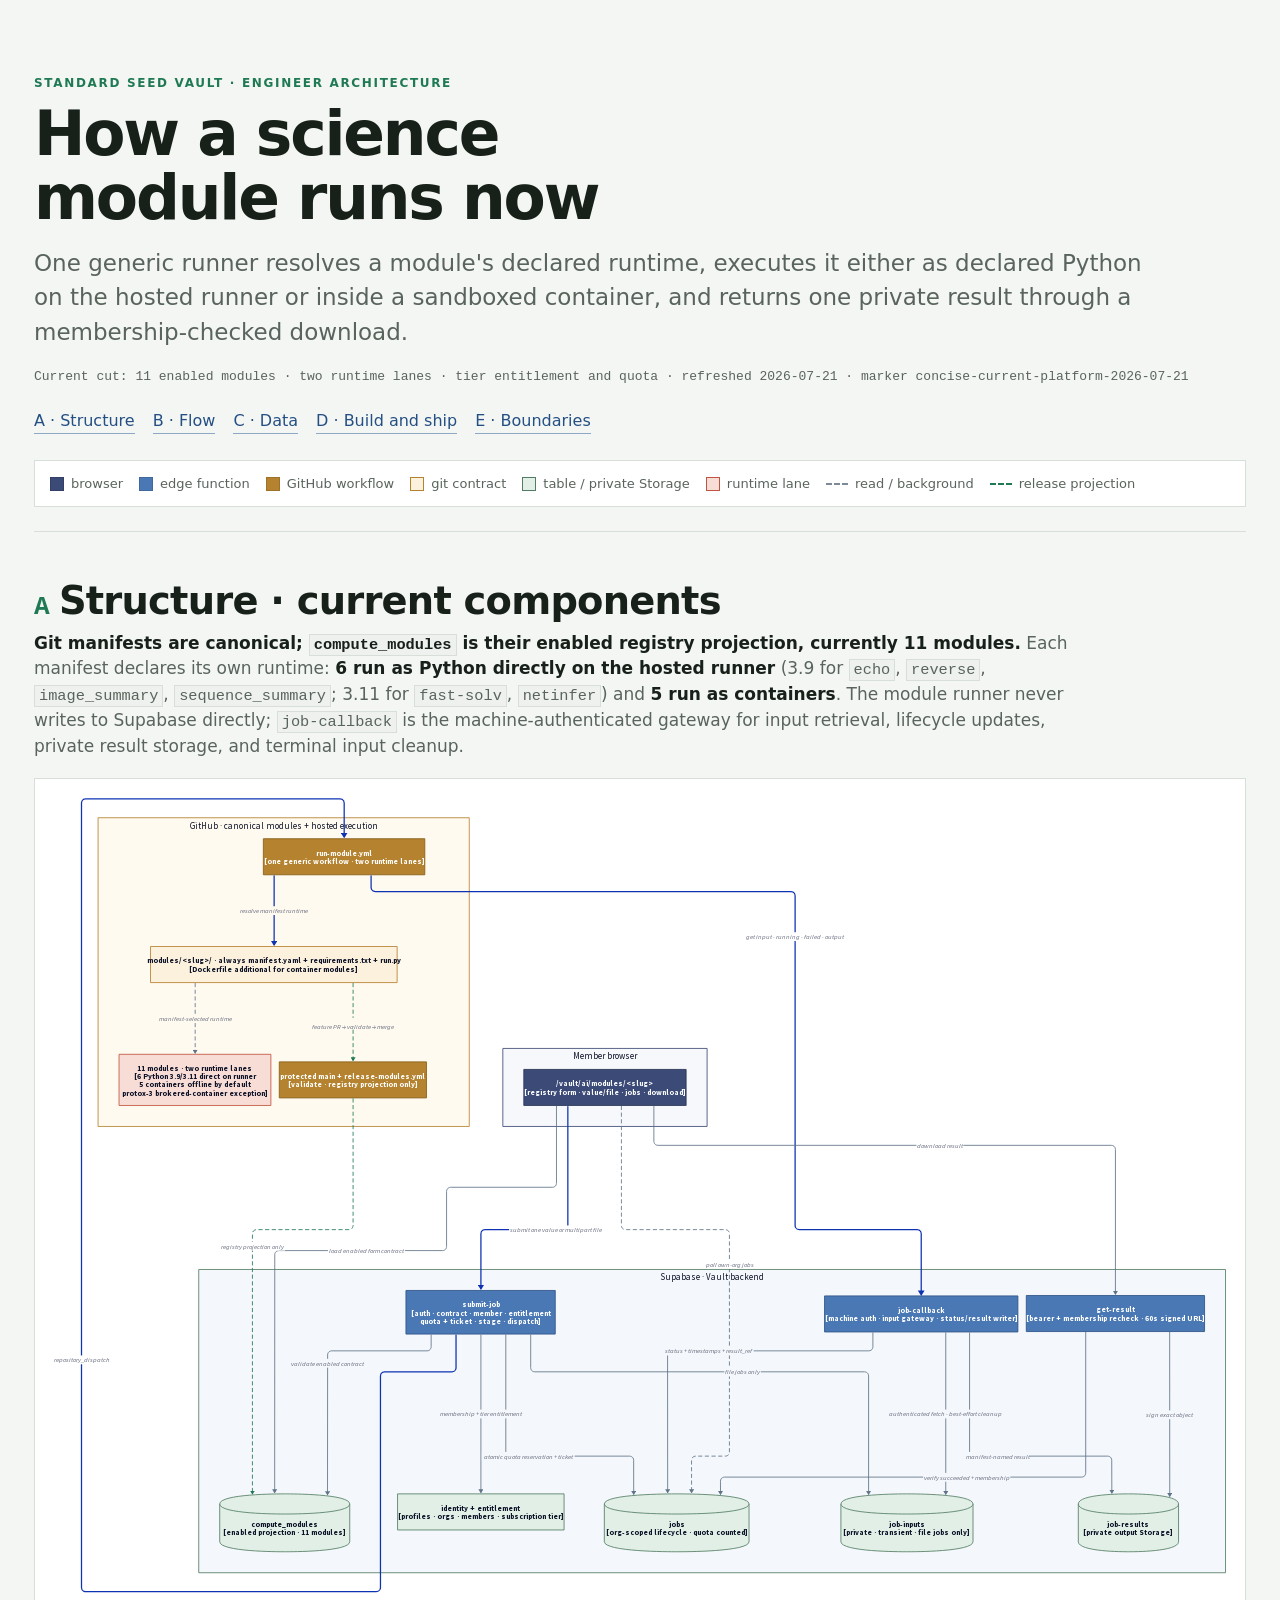
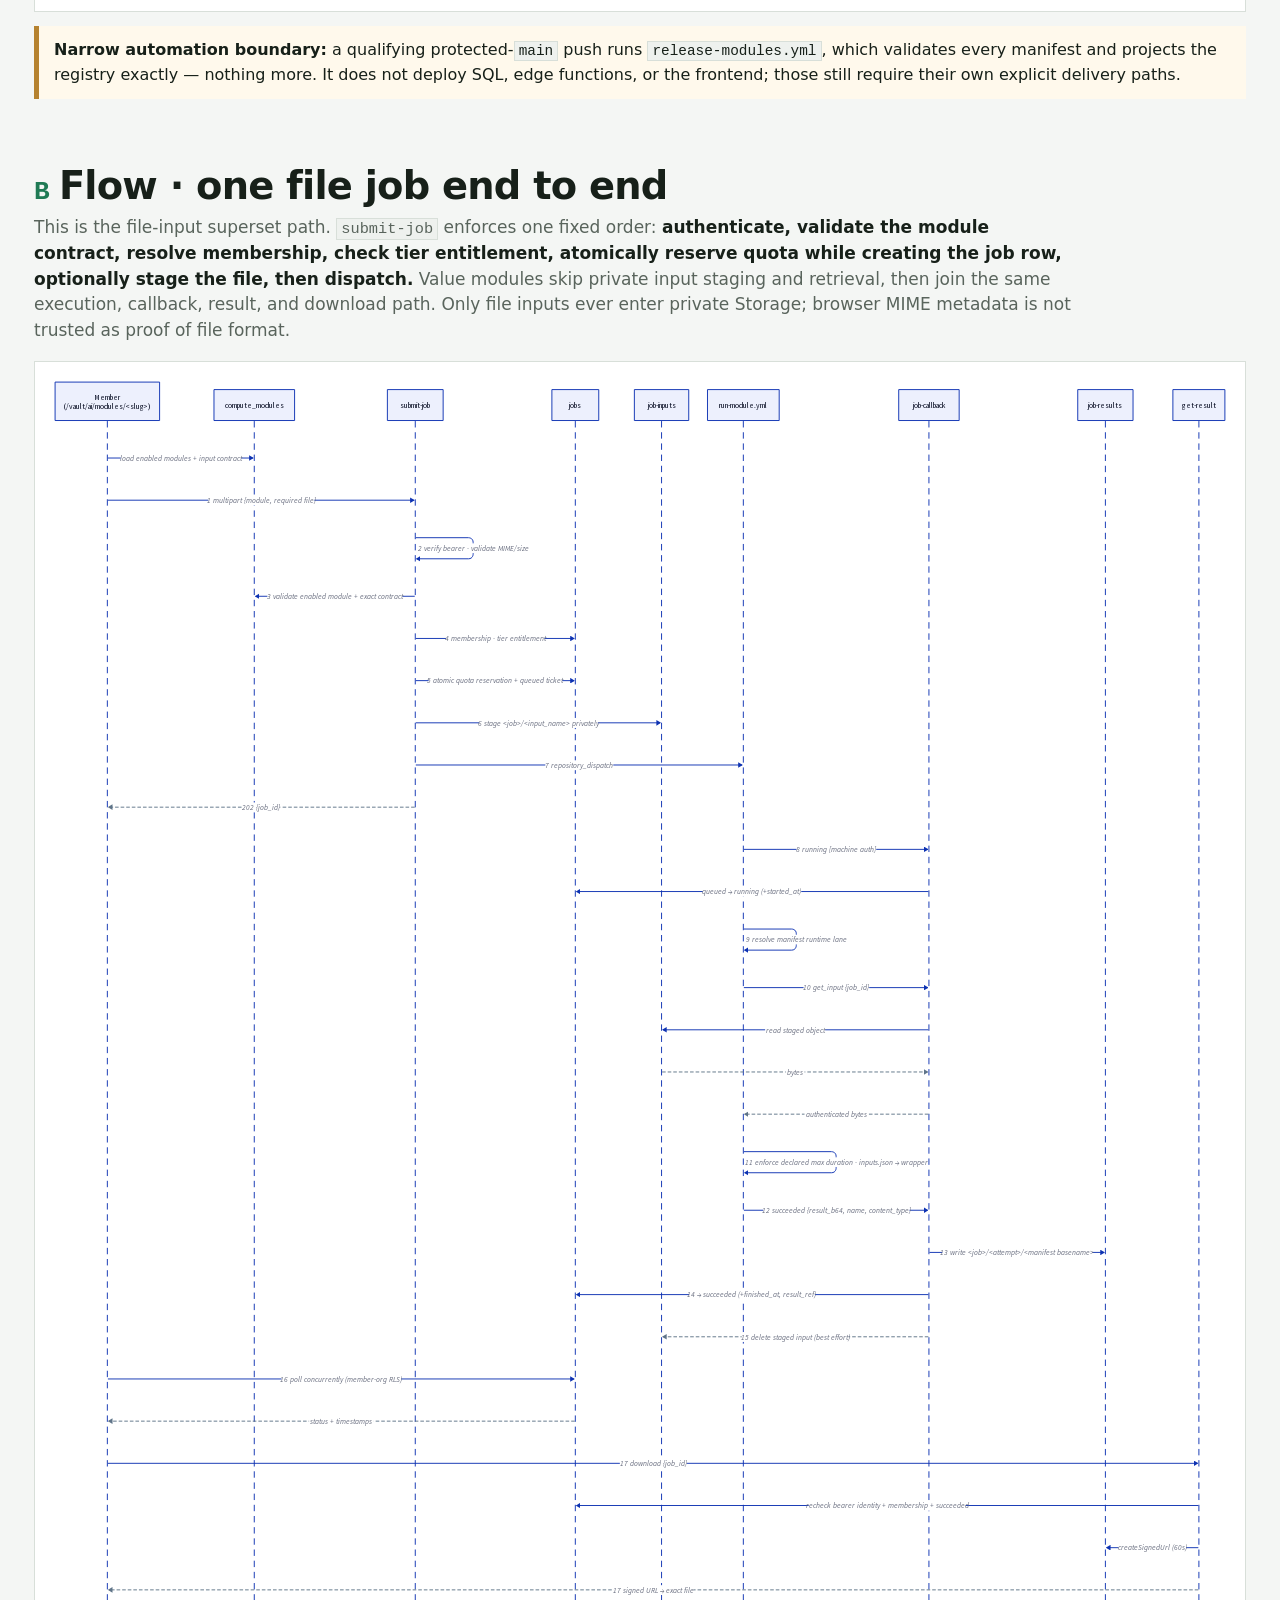
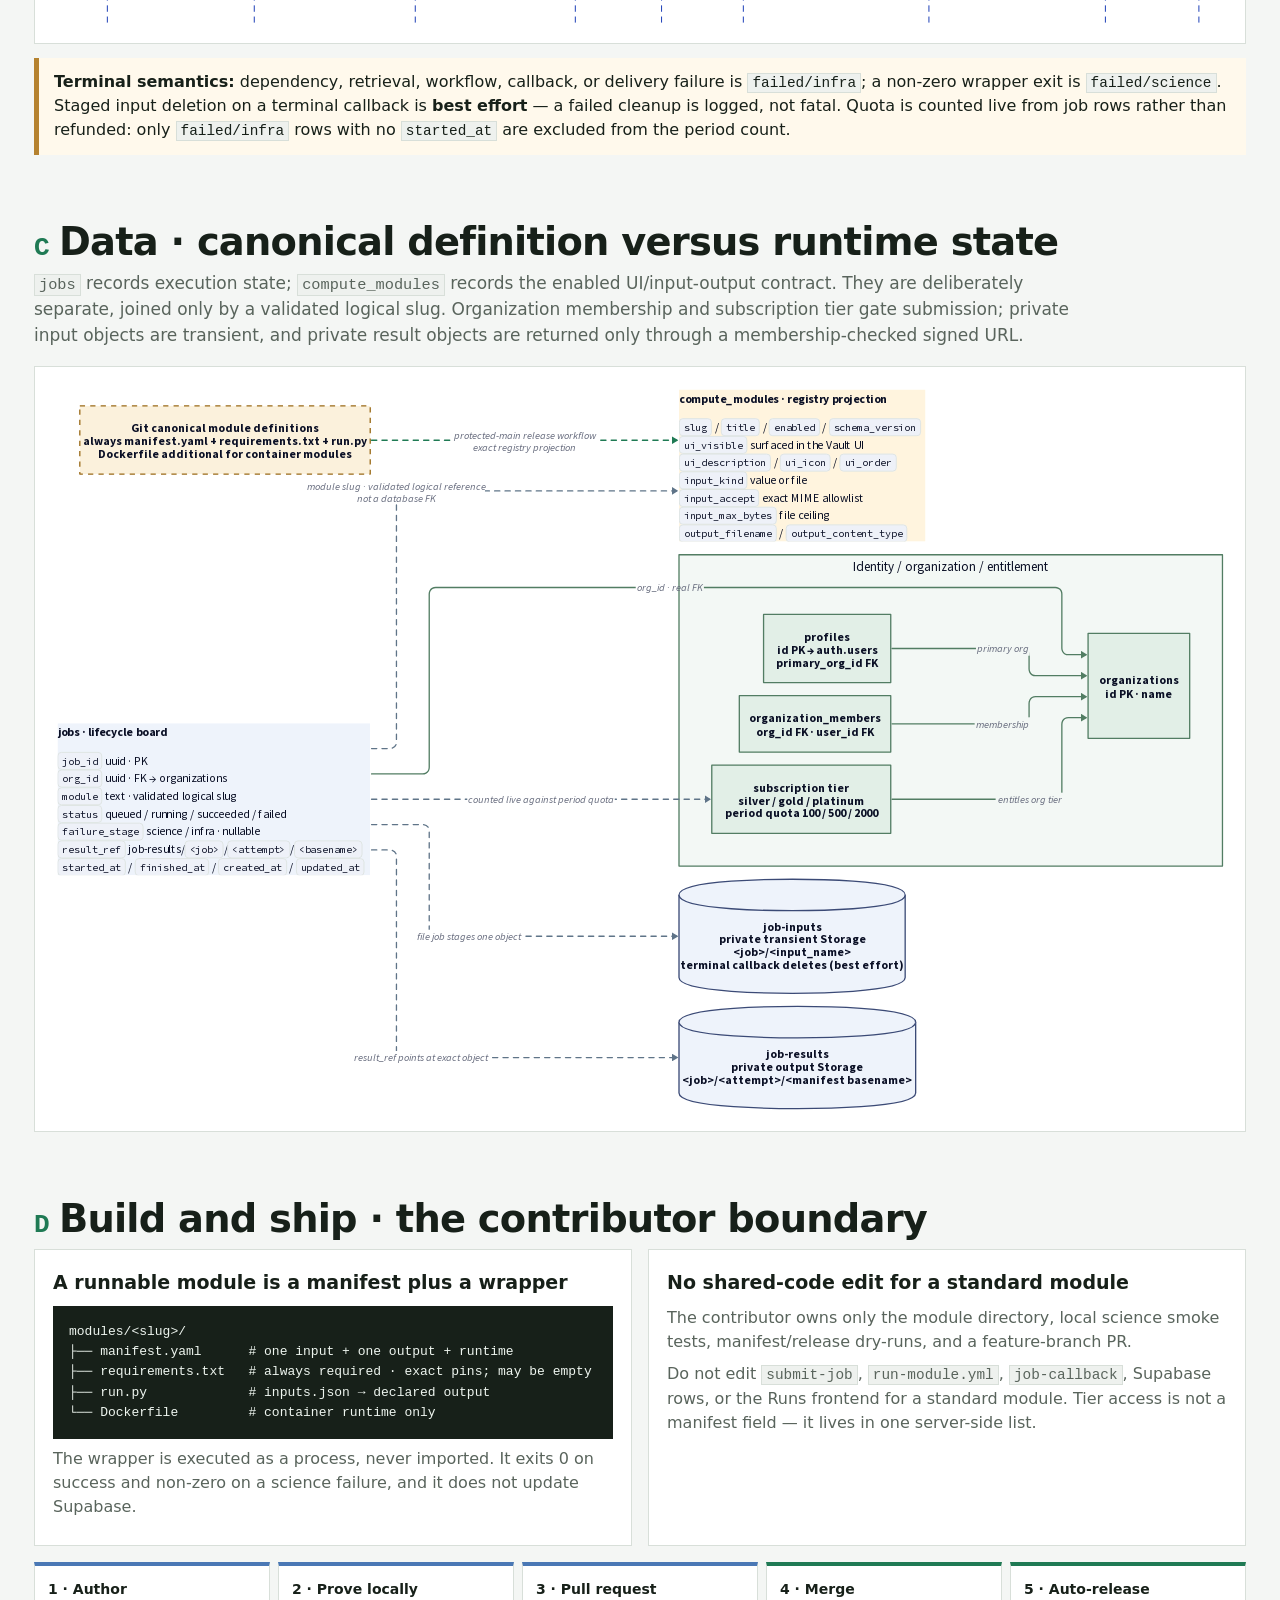
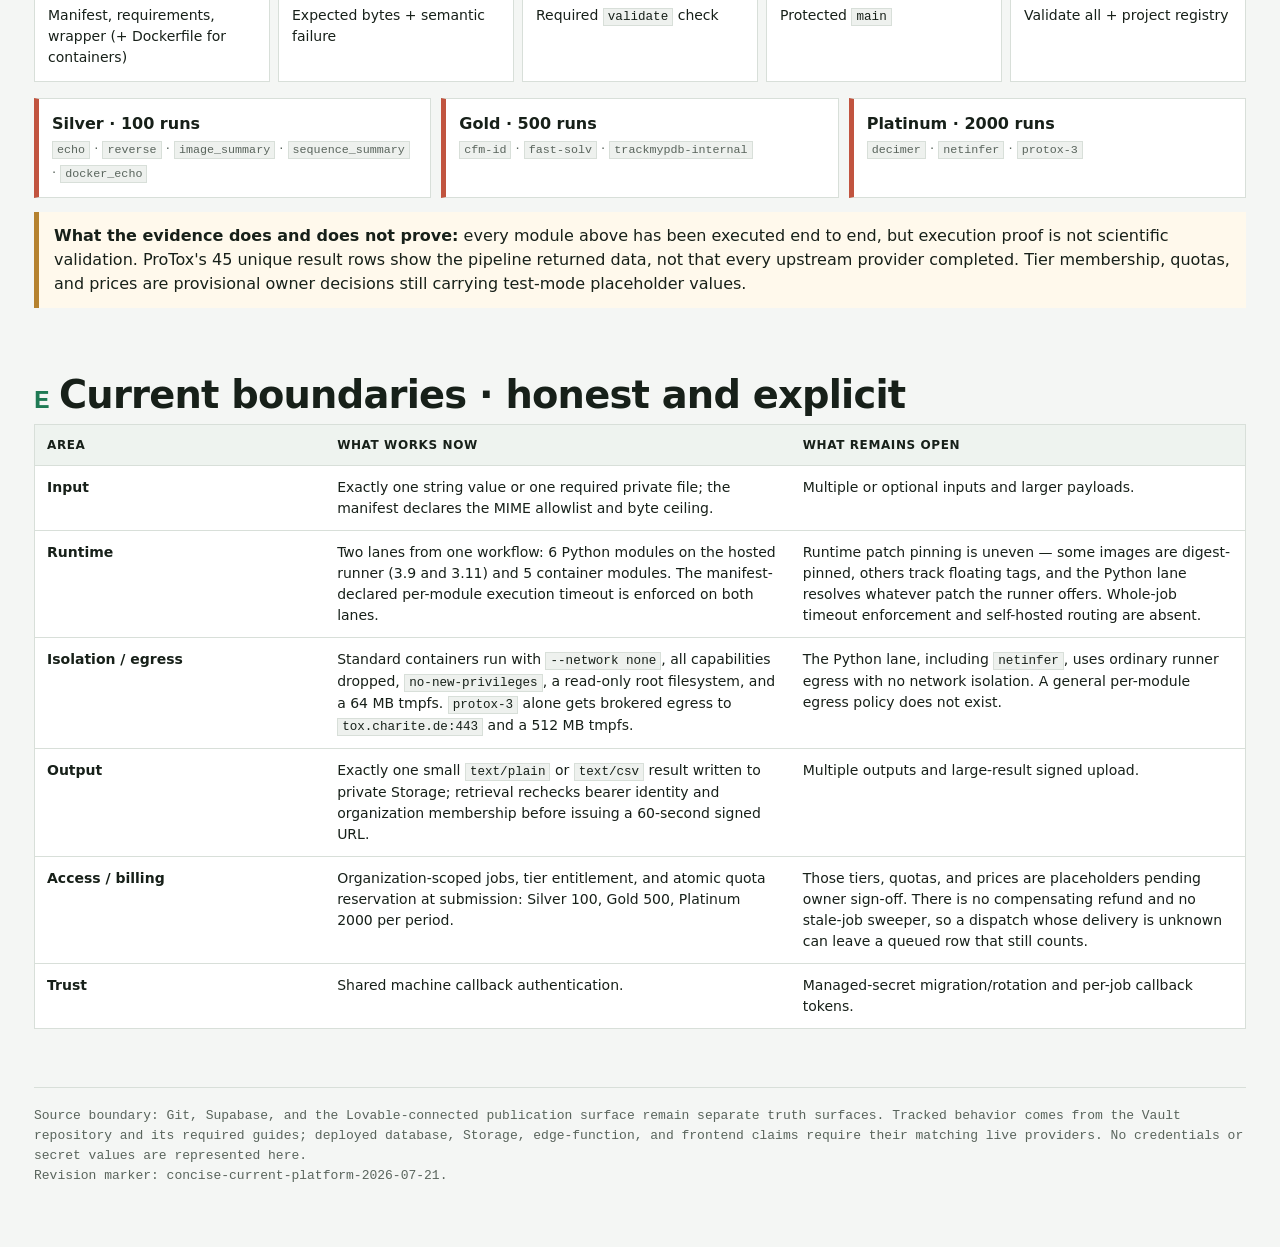
==== commit a6cec0b1: "Revert Vault artifact to July 14 concise visual grammar Rebuild the page from the reviewed 2026-07-1" ====
--- a/index.html
+++ b/index.html
@@ -4,12 +4,11 @@
   <meta charset="utf-8">
   <meta name="viewport" content="width=device-width,initial-scale=1">
   <meta name="robots" content="noindex,nofollow">
-  <meta name="ssc-artifact-revision" content="rich-restore-current-platform-2026-07-21">
-  <link rel="icon" href="data:,">
+  <meta name="ssc-artifact-revision" content="concise-current-platform-2026-07-21">
   <title>The Vault — current science-module pipeline</title>
   <style>
     :root{--paper:#f4f6f4;--card:#fff;--ink:#172019;--muted:#59645c;--line:#d8dfd9;
-      --blue:#4a78b5;--navy:#3b4a76;--gold:#b5822f;--green:#1f7a54;--red:#c1543f;--purple:#6b5b95;--teal:#2b7a8c;
+      --blue:#4a78b5;--navy:#3b4a76;--gold:#b5822f;--green:#1f7a54;--red:#c1543f;
       --mono:ui-monospace,"SFMono-Regular",Consolas,monospace;
       --sans:Inter,ui-sans-serif,system-ui,-apple-system,"Segoe UI",sans-serif}
     *{box-sizing:border-box}html{scroll-behavior:smooth}body{margin:0;background:var(--paper);color:var(--ink);font-family:var(--sans);line-height:1.5}
@@ -21,19 +20,17 @@
     .stamp{font:13px/1.5 var(--mono);color:var(--muted);margin-top:18px}
     nav{display:flex;flex-wrap:wrap;gap:10px 18px;margin-top:22px}nav a{color:#244f83;text-decoration:none;border-bottom:1px solid #8ea8c6}
     .legend{display:flex;flex-wrap:wrap;gap:9px 16px;padding:13px 15px;background:#fff;border:1px solid var(--line);margin-top:26px;font-size:13px;color:var(--muted)}
-    .legend span{display:flex;align-items:center;gap:7px}.sw{width:14px;height:14px;border:1px solid #0002}.dash{width:22px;border-top:2px dashed #7f8a99}.dash.release{border-top-color:var(--green)}.dash.care{border-top-color:var(--gold)}
-    .solid{width:22px;border-top:3px solid #0D32B2}.solid.cap{border-top-color:var(--red)}
+    .legend span{display:flex;align-items:center;gap:7px}.sw{width:14px;height:14px;border:1px solid #0002}.dash{width:22px;border-top:2px dashed #7f8a99}.dash.release{border-top-color:var(--green)}
     section{padding:48px 0 18px;min-width:0}h2{font-size:clamp(26px,3vw,40px);line-height:1.1;margin:0 0 8px;letter-spacing:-.02em}h2 .n{font:700 .68em/1 var(--mono);color:var(--green);margin-right:10px}
     .cap{font-size:17px;color:var(--muted);max-width:96ch;margin:0 0 18px}.cap strong{color:var(--ink)}
-    .diagram{width:100%;min-width:0;max-width:100%;background:#fff;border:1px solid var(--line);padding:14px;overflow:auto}.diagram svg{display:block;width:100%;height:auto;min-width:780px;margin:auto}#structure .diagram svg{min-width:2200px}#flow .diagram svg{min-width:1600px}#data .diagram svg{min-width:2300px}
-    .figlabel{font:12px/1.5 var(--mono);color:var(--muted);text-transform:uppercase;letter-spacing:.08em;margin:0 0 8px}
+    .diagram{width:100%;min-width:0;max-width:100%;background:#fff;border:1px solid var(--line);padding:14px;overflow:auto}.diagram svg{display:block;width:100%;height:auto;min-width:780px;margin:auto}
     .note{border-left:5px solid var(--gold);background:#fff9ec;padding:12px 15px;margin-top:14px}.note strong{color:var(--ink)}
     .grid{display:grid;grid-template-columns:1fr 1fr;gap:16px}.card{background:#fff;border:1px solid var(--line);padding:18px}.card h3{margin:0 0 10px;font-size:19px}.card p{margin:8px 0;color:var(--muted)}
     code{font-family:var(--mono);font-size:.9em;background:#eef1ee;border:1px solid var(--line);padding:1px 4px}
     pre{margin:0;white-space:pre-wrap;background:#172019;color:#eef5ef;padding:16px;font:13px/1.55 var(--mono)}
     .release-flow{display:grid;grid-template-columns:repeat(5,1fr);gap:8px;margin:16px 0}.step{background:#fff;border:1px solid var(--line);border-top:4px solid var(--blue);padding:13px;font-size:14px}.step.release{border-top-color:var(--green)}.step b{display:block;margin-bottom:5px}
     table{width:100%;border-collapse:collapse;background:#fff;border:1px solid var(--line);font-size:14px}th,td{text-align:left;vertical-align:top;padding:11px 12px;border-bottom:1px solid var(--line)}th{background:#eef3ef;font-size:12px;text-transform:uppercase;letter-spacing:.05em}td:first-child{font-weight:700;width:24%}
-    .modules{display:grid;grid-template-columns:repeat(3,1fr);gap:10px;margin-top:14px}.module{background:#fff;border:1px solid var(--line);border-left:5px solid var(--red);padding:13px}.module.ctr{border-left-color:var(--purple)}.module.brk{border-left-color:var(--teal)}.module b{display:block}.module span{font-size:13px;color:var(--muted)}.module .tier{display:inline-block;font:11px/1.4 var(--mono);text-transform:uppercase;letter-spacing:.06em;color:var(--ink);background:#eef1ee;border:1px solid var(--line);padding:1px 5px;margin-top:5px}
+    .modules{display:grid;grid-template-columns:repeat(3,1fr);gap:10px;margin-top:14px}.module{background:#fff;border:1px solid var(--line);border-left:5px solid var(--red);padding:13px}.module b{display:block}.module span{font-size:13px;color:var(--muted)}
     footer{border-top:1px solid var(--line);margin-top:40px;padding-top:18px;color:var(--muted);font:13px/1.55 var(--mono)}
     @media(max-width:900px){.grid{grid-template-columns:1fr}.release-flow{grid-template-columns:1fr 1fr}.modules{grid-template-columns:1fr}.diagram svg{min-width:680px}}
     @media(max-width:560px){.page{width:100vw;max-width:100vw;padding:22px 14px 45px}.release-flow{grid-template-columns:1fr}.diagram{max-width:calc(100vw - 28px);padding:8px}.diagram svg{min-width:650px}th,td{display:block;width:100%}td:first-child{width:100%;padding-bottom:3px}th{display:none}}
@@ -45,51 +42,45 @@
   <header>
     <div class="eyebrow">Standard Seed Vault · engineer architecture</div>
     <h1>How a science module runs now</h1>
-    <p class="lead">One generic runner accepts a manifest-defined value or private file, resolves the module into either a direct Python lane or a sandboxed container lane, executes its wrapper, and returns one private result through an organization-scoped, time-limited download.</p>
-    <div class="stamp">Current cut: 11 enabled modules · two runtime lanes · placeholder paid quotas · refreshed 2026-07-21 · marker rich-restore-current-platform-2026-07-21</div>
+    <p class="lead">One generic runner resolves a module's declared runtime, executes it either as declared Python on the hosted runner or inside a sandboxed container, and returns one private result through a membership-checked download.</p>
+    <div class="stamp">Current cut: 11 enabled modules · two runtime lanes · tier entitlement and quota · refreshed 2026-07-21 · marker concise-current-platform-2026-07-21</div>
     <nav><a href="#structure">A · Structure</a><a href="#flow">B · Flow</a><a href="#data">C · Data</a><a href="#ship">D · Build and ship</a><a href="#limits">E · Boundaries</a></nav>
     <div class="legend">
       <span><i class="sw" style="background:#3b4a76"></i> browser</span>
       <span><i class="sw" style="background:#4a78b5"></i> edge function</span>
       <span><i class="sw" style="background:#b5822f"></i> GitHub workflow</span>
-      <span><i class="sw" style="background:#fbf1dc;border-color:#b5822f"></i> git contract / Git-owned policy</span>
+      <span><i class="sw" style="background:#fbf1dc;border-color:#b5822f"></i> git contract</span>
       <span><i class="sw" style="background:#e2efe7;border-color:#527d63"></i> table / private Storage</span>
-      <span><i class="sw" style="background:#f7ddd6;border-color:#c1543f"></i> Python lane · direct on runner</span>
-      <span><i class="sw" style="background:#e7e0f2;border-color:#6b5b95"></i> container lane · sandboxed</span>
-      <span><i class="sw" style="background:#d9ecf2;border-color:#2b7a8c"></i> brokered container egress</span>
-      <span><i class="solid"></i> primary job path</span>
-      <span><i class="solid cap"></i> bearer capability / rejection</span>
+      <span><i class="sw" style="background:#f7ddd6;border-color:#c1543f"></i> runtime lane</span>
       <span><i class="dash"></i> read / background</span>
-      <span><i class="dash care"></i> best-effort, not guaranteed</span>
       <span><i class="dash release"></i> release projection</span>
     </div>
   </header>
 
   <section id="structure">
     <h2><span class="n">A</span>Structure · current components</h2>
-    <p class="cap"><strong>Git manifests are canonical; <code>compute_modules</code> is their enabled runtime projection.</strong> The module runner never writes to Supabase directly. <code>job-callback</code> is the machine-authenticated gateway for input retrieval, lifecycle updates, private result storage, and best-effort terminal input cleanup. Registry visibility, dispatchability, and entitlement are three separate things: <code>ui_visible</code> is presentation, <code>enabled</code> is dispatchability, and the tier map in <code>module-entitlements.ts</code> is authorization.</p>
-    <p class="figlabel">Figure A — C4-style component and system structure view: containers, edge functions, stores, and the two execution lanes.</p>
-    <div class="diagram" role="img" aria-label="Figure A. C4-style component diagram of the Vault. The member browser calls compute_modules for the form contract and submit-job to submit work. submit-job reads the registry, identity, and billing_subscriptions, then atomically reserves quota and inserts a jobs row, stages private file inputs, and dispatches run-module.yml on GitHub. run-module.yml resolves the module contract into either a Python lane running directly on the hosted runner or a sandboxed container lane, with protox-3 as the sole container-egress exception via an internal broker. The runner reports to job-callback, which writes jobs status and the private result to job-results. get-result re-verifies the bearer token and organization membership and issues a 60-second signed URL. release-modules.yml on protected main projects git manifests into compute_modules."><?xml version="1.0" encoding="utf-8"?><svg xmlns="http://www.w3.org/2000/svg" xmlns:xlink="http://www.w3.org/1999/xlink" data-d2-version="v0.7.1" preserveAspectRatio="xMinYMin meet" viewBox="0 0 3552 2186"><svg class="d2-960609546 d2-svg" width="3552" height="2186" viewBox="-9 -10 3552 2186"><rect x="-9.000000" y="-10.000000" width="3552.000000" height="2186.000000" rx="0.000000" fill="#FFFFFF" class=" fill-N7" stroke-width="0" /><style type="text/css"><![CDATA[
-.d2-960609546 .text {
-	font-family: "d2-960609546-font-regular";
+    <p class="cap"><strong>Git manifests are canonical; <code>compute_modules</code> is their enabled registry projection, currently 11 modules.</strong> Each manifest declares its own runtime: <strong>6 run as Python directly on the hosted runner</strong> (3.9 for <code>echo</code>, <code>reverse</code>, <code>image_summary</code>, <code>sequence_summary</code>; 3.11 for <code>fast-solv</code>, <code>netinfer</code>) and <strong>5 run as containers</strong>. The module runner never writes to Supabase directly; <code>job-callback</code> is the machine-authenticated gateway for input retrieval, lifecycle updates, private result storage, and terminal input cleanup.</p>
+    <div class="diagram" role="img" aria-label="Component diagram: the member browser calls submit-job, which validates the module contract, membership and tier entitlement, atomically reserves quota while creating the job ticket, stages file inputs privately, and dispatches to a single GitHub workflow that splits into a Python lane and a sandboxed container lane; job-callback writes status and private results, and get-result issues a short-lived signed URL."><?xml version="1.0" encoding="utf-8"?><svg xmlns="http://www.w3.org/2000/svg" xmlns:xlink="http://www.w3.org/1999/xlink" data-d2-version="v0.7.1" preserveAspectRatio="xMinYMin meet" viewBox="0 0 2818 1918" width="2818" height="1918"><svg class="d2-3665107726 d2-svg" width="2818" height="1918" viewBox="0 -2 2818 1918"><rect x="0.000000" y="-2.000000" width="2818.000000" height="1918.000000" rx="0.000000" fill="#FFFFFF" class=" fill-N7" stroke-width="0" /><style type="text/css"><![CDATA[
+.d2-3665107726 .text {
+	font-family: "d2-3665107726-font-regular";
 }
 @font-face {
-	font-family: d2-960609546-font-regular;
-	src: url("[data-uri]");
-}
-.d2-960609546 .text-bold {
-	font-family: "d2-960609546-font-bold";
+	font-family: d2-3665107726-font-regular;
+	src: url("[data-uri]");
+}
+.d2-3665107726 .text-bold {
+	font-family: "d2-3665107726-font-bold";
 }
 @font-face {
-	font-family: d2-960609546-font-bold;
-	src: url("[data-uri]");
-}
-.d2-960609546 .text-italic {
-	font-family: "d2-960609546-font-italic";
+	font-family: d2-3665107726-font-bold;
+	src: url("[data-uri]");
+}
+.d2-3665107726 .text-italic {
+	font-family: "d2-3665107726-font-italic";
 }
 @font-face {
-	font-family: d2-960609546-font-italic;
-	src: url("[data-uri]");
+	font-family: d2-3665107726-font-italic;
+	src: url("[data-uri]");
 }]]></style><style type="text/css"><![CDATA[.shape {
   shape-rendering: geometricPrecision;
   stroke-linejoin: round;
@@ -103,126 +94,120 @@
   opacity: 0.5;
 }
 
-		.d2-960609546 .fill-N1{fill:#0A0F25;}
-		.d2-960609546 .fill-N2{fill:#676C7E;}
-		.d2-960609546 .fill-N3{fill:#9499AB;}
-		.d2-960609546 .fill-N4{fill:#CFD2DD;}
-		.d2-960609546 .fill-N5{fill:#DEE1EB;}
-		.d2-960609546 .fill-N6{fill:#EEF1F8;}
-		.d2-960609546 .fill-N7{fill:#FFFFFF;}
-		.d2-960609546 .fill-B1{fill:#0D32B2;}
-		.d2-960609546 .fill-B2{fill:#0D32B2;}
-		.d2-960609546 .fill-B3{fill:#E3E9FD;}
-		.d2-960609546 .fill-B4{fill:#E3E9FD;}
-		.d2-960609546 .fill-B5{fill:#EDF0FD;}
-		.d2-960609546 .fill-B6{fill:#F7F8FE;}
-		.d2-960609546 .fill-AA2{fill:#4A6FF3;}
-		.d2-960609546 .fill-AA4{fill:#EDF0FD;}
-		.d2-960609546 .fill-AA5{fill:#F7F8FE;}
-		.d2-960609546 .fill-AB4{fill:#EDF0FD;}
-		.d2-960609546 .fill-AB5{fill:#F7F8FE;}
-		.d2-960609546 .stroke-N1{stroke:#0A0F25;}
-		.d2-960609546 .stroke-N2{stroke:#676C7E;}
-		.d2-960609546 .stroke-N3{stroke:#9499AB;}
-		.d2-960609546 .stroke-N4{stroke:#CFD2DD;}
-		.d2-960609546 .stroke-N5{stroke:#DEE1EB;}
-		.d2-960609546 .stroke-N6{stroke:#EEF1F8;}
-		.d2-960609546 .stroke-N7{stroke:#FFFFFF;}
-		.d2-960609546 .stroke-B1{stroke:#0D32B2;}
-		.d2-960609546 .stroke-B2{stroke:#0D32B2;}
-		.d2-960609546 .stroke-B3{stroke:#E3E9FD;}
-		.d2-960609546 .stroke-B4{stroke:#E3E9FD;}
-		.d2-960609546 .stroke-B5{stroke:#EDF0FD;}
-		.d2-960609546 .stroke-B6{stroke:#F7F8FE;}
-		.d2-960609546 .stroke-AA2{stroke:#4A6FF3;}
-		.d2-960609546 .stroke-AA4{stroke:#EDF0FD;}
-		.d2-960609546 .stroke-AA5{stroke:#F7F8FE;}
-		.d2-960609546 .stroke-AB4{stroke:#EDF0FD;}
-		.d2-960609546 .stroke-AB5{stroke:#F7F8FE;}
-		.d2-960609546 .background-color-N1{background-color:#0A0F25;}
-		.d2-960609546 .background-color-N2{background-color:#676C7E;}
-		.d2-960609546 .background-color-N3{background-color:#9499AB;}
-		.d2-960609546 .background-color-N4{background-color:#CFD2DD;}
-		.d2-960609546 .background-color-N5{background-color:#DEE1EB;}
-		.d2-960609546 .background-color-N6{background-color:#EEF1F8;}
-		.d2-960609546 .background-color-N7{background-color:#FFFFFF;}
-		.d2-960609546 .background-color-B1{background-color:#0D32B2;}
-		.d2-960609546 .background-color-B2{background-color:#0D32B2;}
-		.d2-960609546 .background-color-B3{background-color:#E3E9FD;}
-		.d2-960609546 .background-color-B4{background-color:#E3E9FD;}
-		.d2-960609546 .background-color-B5{background-color:#EDF0FD;}
-		.d2-960609546 .background-color-B6{background-color:#F7F8FE;}
-		.d2-960609546 .background-color-AA2{background-color:#4A6FF3;}
-		.d2-960609546 .background-color-AA4{background-color:#EDF0FD;}
-		.d2-960609546 .background-color-AA5{background-color:#F7F8FE;}
-		.d2-960609546 .background-color-AB4{background-color:#EDF0FD;}
-		.d2-960609546 .background-color-AB5{background-color:#F7F8FE;}
-		.d2-960609546 .color-N1{color:#0A0F25;}
-		.d2-960609546 .color-N2{color:#676C7E;}
-		.d2-960609546 .color-N3{color:#9499AB;}
-		.d2-960609546 .color-N4{color:#CFD2DD;}
-		.d2-960609546 .color-N5{color:#DEE1EB;}
-		.d2-960609546 .color-N6{color:#EEF1F8;}
-		.d2-960609546 .color-N7{color:#FFFFFF;}
-		.d2-960609546 .color-B1{color:#0D32B2;}
-		.d2-960609546 .color-B2{color:#0D32B2;}
-		.d2-960609546 .color-B3{color:#E3E9FD;}
-		.d2-960609546 .color-B4{color:#E3E9FD;}
-		.d2-960609546 .color-B5{color:#EDF0FD;}
-		.d2-960609546 .color-B6{color:#F7F8FE;}
-		.d2-960609546 .color-AA2{color:#4A6FF3;}
-		.d2-960609546 .color-AA4{color:#EDF0FD;}
-		.d2-960609546 .color-AA5{color:#F7F8FE;}
-		.d2-960609546 .color-AB4{color:#EDF0FD;}
-		.d2-960609546 .color-AB5{color:#F7F8FE;}.appendix text.text{fill:#0A0F25}.md{--color-fg-default:#0A0F25;--color-fg-muted:#676C7E;--color-fg-subtle:#9499AB;--color-canvas-default:#FFFFFF;--color-canvas-subtle:#EEF1F8;--color-border-default:#0D32B2;--color-border-muted:#0D32B2;--color-neutral-muted:#EEF1F8;--color-accent-fg:#0D32B2;--color-accent-emphasis:#0D32B2;--color-attention-subtle:#676C7E;--color-danger-fg:red;}.sketch-overlay-B1{fill:url(#streaks-darker-d2-960609546);mix-blend-mode:lighten}.sketch-overlay-B2{fill:url(#streaks-darker-d2-960609546);mix-blend-mode:lighten}.sketch-overlay-B3{fill:url(#streaks-bright-d2-960609546);mix-blend-mode:darken}.sketch-overlay-B4{fill:url(#streaks-bright-d2-960609546);mix-blend-mode:darken}.sketch-overlay-B5{fill:url(#streaks-bright-d2-960609546);mix-blend-mode:darken}.sketch-overlay-B6{fill:url(#streaks-bright-d2-960609546);mix-blend-mode:darken}.sketch-overlay-AA2{fill:url(#streaks-dark-d2-960609546);mix-blend-mode:overlay}.sketch-overlay-AA4{fill:url(#streaks-bright-d2-960609546);mix-blend-mode:darken}.sketch-overlay-AA5{fill:url(#streaks-bright-d2-960609546);mix-blend-mode:darken}.sketch-overlay-AB4{fill:url(#streaks-bright-d2-960609546);mix-blend-mode:darken}.sketch-overlay-AB5{fill:url(#streaks-bright-d2-960609546);mix-blend-mode:darken}.sketch-overlay-N1{fill:url(#streaks-darker-d2-960609546);mix-blend-mode:lighten}.sketch-overlay-N2{fill:url(#streaks-dark-d2-960609546);mix-blend-mode:overlay}.sketch-overlay-N3{fill:url(#streaks-normal-d2-960609546);mix-blend-mode:color-burn}.sketch-overlay-N4{fill:url(#streaks-normal-d2-960609546);mix-blend-mode:color-burn}.sketch-overlay-N5{fill:url(#streaks-bright-d2-960609546);mix-blend-mode:darken}.sketch-overlay-N6{fill:url(#streaks-bright-d2-960609546);mix-blend-mode:darken}.sketch-overlay-N7{fill:url(#streaks-bright-d2-960609546);mix-blend-mode:darken}.light-code{display: block}.dark-code{display: none}]]></style><g class="YnJvd3Nlcg=="><g class="shape" ><rect x="2512.000000" y="639.000000" width="675.000000" height="222.000000" stroke="#3b4a76" fill="#f7f8fc" style="stroke-width:2;" /></g><text x="2849.500000" y="665.000000" fill="#0A0F25" class="text fill-N1" style="text-anchor:middle;font-size:21px">Member browser</text></g><g class="dmF1bHQ="><g class="shape" ><rect x="194.000000" y="1368.000000" width="2994.000000" height="741.000000" stroke="#527d63" fill="#f4f7fb" style="stroke-width:2;" /></g><text x="1691.000000" y="1394.000000" fill="#0A0F25" class="text fill-N1" style="text-anchor:middle;font-size:21px">Supabase · Vault backend</text></g><g class="Z2l0aHVi"><g class="shape" ><rect x="12.000000" y="57.000000" width="2481.000000" height="804.000000" stroke="#b5822f" fill="#fffaf0" style="stroke-width:2;" /></g><text x="1252.500000" y="83.000000" fill="#0A0F25" class="text fill-N1" style="text-anchor:middle;font-size:21px">GitHub · canonical modules + hosted execution</text></g><g class="YnJvd3Nlci5ydW5z app"><g class="shape" ><rect x="2562.000000" y="689.000000" width="575.000000" height="122.000000" stroke="#2a3557" fill="#3b4a76" style="stroke-width:2;" /></g><text x="2849.500000" y="729.500000" fill="#ffffff" class="text-bold" style="text-anchor:middle;font-size:18px"><tspan x="2849.500000" dy="0.000000">/vault/ai/modules/&lt;slug&gt;</tspan><tspan x="2849.500000" dy="19.250000">[ui_visible form · value or file · submit · module history · download]</tspan><tspan x="2849.500000" dy="19.250000">/vault/runs = Run History only</tspan><tspan x="2849.500000" dy="19.250000">presentation only — not authorization</tspan></text></g><g class="dmF1bHQucmVnaXN0cnk= data"><g class="shape" ><path d="M 244 1927 C 244 1903 419 1903 438 1903 C 457 1903 632 1903 632 1927 V 2035 C 632 2059 457 2059 438 2059 C 419 2059 244 2059 244 2035 V 1927 Z" stroke="#527d63" fill="#e2efe7" style="stroke-width:2;" /><path d="M 244 1927 C 244 1951 419 1951 438 1951 C 457 1951 632 1951 632 1927" stroke="#527d63" fill="#e2efe7" style="stroke-width:2;" /></g><text x="438.000000" y="1981.500000" fill="#0A0F25" class="text-bold fill-N1" style="text-anchor:middle;font-size:18px"><tspan x="438.000000" dy="0.000000">compute_modules</tspan><tspan x="438.000000" dy="19.666667">[enabled projection from git manifests]</tspan><tspan x="438.000000" dy="19.666667">enabled ≠ entitled · ui_visible ≠ authorized</tspan></text></g><g class="dmF1bHQuc3VibWl0 fn"><g class="shape" ><rect x="1020.000000" y="1418.000000" width="392.000000" height="104.000000" stroke="#2f5488" fill="#4a78b5" style="stroke-width:2;" /></g><text x="1216.000000" y="1458.500000" fill="#ffffff" class="text-bold" style="text-anchor:middle;font-size:18px"><tspan x="1216.000000" dy="0.000000">submit-job</tspan><tspan x="1216.000000" dy="19.666667">[auth → registry/input → org → entitlement</tspan><tspan x="1216.000000" dy="19.666667">→ atomic reserve+insert → stage → dispatch]</tspan></text></g><g class="dmF1bHQuaWRlbnRpdHk= data"><g class="shape" ><rect x="652.000000" y="1903.000000" width="438.000000" height="86.000000" stroke="#527d63" fill="#e2efe7" style="stroke-width:2;" /></g><text x="871.000000" y="1943.500000" fill="#0A0F25" class="text-bold fill-N1" style="text-anchor:middle;font-size:18px"><tspan x="871.000000" dy="0.000000">identity</tspan><tspan x="871.000000" dy="20.500000">[profiles · organizations · organization_members]</tspan></text></g><g class="dmF1bHQuYmlsbGluZw== data"><g class="shape" ><path d="M 1171 1927 C 1171 1903 1290 1903 1304 1903 C 1317 1903 1436 1903 1436 1927 V 2017 C 1436 2041 1317 2041 1304 2041 C 1290 2041 1171 2041 1171 2017 V 1927 Z" stroke="#527d63" fill="#e2efe7" style="stroke-width:2;" /><path d="M 1171 1927 C 1171 1951 1290 1951 1304 1951 C 1317 1951 1436 1951 1436 1927" stroke="#527d63" fill="#e2efe7" style="stroke-width:2;" /></g><text x="1303.500000" y="1981.500000" fill="#0A0F25" class="text-bold fill-N1" style="text-anchor:middle;font-size:18px"><tspan x="1303.500000" dy="0.000000">billing_subscriptions</tspan><tspan x="1303.500000" dy="20.500000">[tier · status · billing period]</tspan></text></g><g class="dmF1bHQuam9icw== data"><g class="shape" ><path d="M 1598 1927 C 1598 1903 1801 1903 1824 1903 C 1847 1903 2050 1903 2050 1927 V 2017 C 2050 2041 1847 2041 1824 2041 C 1801 2041 1598 2041 1598 2017 V 1927 Z" stroke="#527d63" fill="#e2efe7" style="stroke-width:2;" /><path d="M 1598 1927 C 1598 1951 1801 1951 1824 1951 C 1847 1951 2050 1951 2050 1927" stroke="#527d63" fill="#e2efe7" style="stroke-width:2;" /></g><text x="1824.000000" y="1981.500000" fill="#0A0F25" class="text-bold fill-N1" style="text-anchor:middle;font-size:18px"><tspan x="1824.000000" dy="0.000000">jobs</tspan><tspan x="1824.000000" dy="20.500000">[org-scoped lifecycle board · quota is counted here]</tspan></text></g><g class="dmF1bHQuaW5wdXRz data"><g class="shape" ><path d="M 2192 1927 C 2192 1903 2324 1903 2339 1903 C 2353 1903 2485 1903 2485 1927 V 2017 C 2485 2041 2353 2041 2339 2041 C 2324 2041 2192 2041 2192 2017 V 1927 Z" stroke="#527d63" fill="#e2efe7" style="stroke-width:2;" /><path d="M 2192 1927 C 2192 1951 2324 1951 2339 1951 C 2353 1951 2485 1951 2485 1927" stroke="#527d63" fill="#e2efe7" style="stroke-width:2;" /></g><text x="2338.500000" y="1981.500000" fill="#0A0F25" class="text-bold fill-N1" style="text-anchor:middle;font-size:18px"><tspan x="2338.500000" dy="0.000000">job-inputs</tspan><tspan x="2338.500000" dy="20.500000">[private · transient file staging]</tspan></text></g><g class="dmF1bHQuY2FsbGJhY2s= fn"><g class="shape" ><rect x="2200.000000" y="1431.000000" width="461.000000" height="86.000000" stroke="#2f5488" fill="#4a78b5" style="stroke-width:2;" /></g><text x="2430.500000" y="1471.500000" fill="#ffffff" class="text-bold" style="text-anchor:middle;font-size:18px"><tspan x="2430.500000" dy="0.000000">job-callback</tspan><tspan x="2430.500000" dy="20.500000">[machine auth · input gateway · status/result writer]</tspan></text></g><g class="dmF1bHQucmVzdWx0cw== data"><g class="shape" ><path d="M 2809 1927 C 2809 1903 2917 1903 2929 1903 C 2940 1903 3048 1903 3048 1927 V 2017 C 3048 2041 2940 2041 2929 2041 C 2917 2041 2809 2041 2809 2017 V 1927 Z" stroke="#527d63" fill="#e2efe7" style="stroke-width:2;" /><path d="M 2809 1927 C 2809 1951 2917 1951 2929 1951 C 2940 1951 3048 1951 3048 1927" stroke="#527d63" fill="#e2efe7" style="stroke-width:2;" /></g><text x="2928.500000" y="1981.500000" fill="#0A0F25" class="text-bold fill-N1" style="text-anchor:middle;font-size:18px"><tspan x="2928.500000" dy="0.000000">job-results</tspan><tspan x="2928.500000" dy="20.500000">[private output Storage]</tspan></text></g><g class="dmF1bHQuZ2V0cmVz fn"><g class="shape" ><rect x="2681.000000" y="1430.000000" width="431.000000" height="86.000000" stroke="#2f5488" fill="#4a78b5" style="stroke-width:2;" /></g><text x="2896.500000" y="1470.500000" fill="#ffffff" class="text-bold" style="text-anchor:middle;font-size:18px"><tspan x="2896.500000" dy="0.000000">get-result</tspan><tspan x="2896.500000" dy="20.500000">[re-verify bearer + membership · 60s signed URL]</tspan></text></g><g class="Z2l0aHViLnJlbGVhc2U= gh"><g class="shape" ><rect x="62.000000" y="698.000000" width="452.000000" height="104.000000" stroke="#875f18" fill="#b5822f" style="stroke-width:2;" /></g><text x="288.000000" y="738.500000" fill="#ffffff" class="text-bold" style="text-anchor:middle;font-size:18px"><tspan x="288.000000" dy="0.000000">protected main + release-modules.yml</tspan><tspan x="288.000000" dy="19.666667">[required validate check · exact registry projection]</tspan><tspan x="288.000000" dy="19.666667">does not deploy functions, SQL, or frontend</tspan></text></g><g class="Z2l0aHViLnJ1bm5lcg== gh"><g class="shape" ><rect x="1621.000000" y="107.000000" width="457.000000" height="86.000000" stroke="#875f18" fill="#b5822f" style="stroke-width:2;" /></g><text x="1849.500000" y="147.500000" fill="#ffffff" class="text-bold" style="text-anchor:middle;font-size:18px"><tspan x="1849.500000" dy="0.000000">run-module.yml</tspan><tspan x="1849.500000" dy="20.500000">[one generic dispatch workflow · two runtime lanes]</tspan></text></g><g class="Z2l0aHViLmNvbnRyYWN0 cfg"><g class="shape" ><rect x="1280.000000" y="364.000000" width="383.000000" height="104.000000" stroke="#b5822f" fill="#fbf1dc" style="stroke-width:2;" /></g><text x="1471.500000" y="404.500000" fill="#0A0F25" class="text-bold fill-N1" style="text-anchor:middle;font-size:18px"><tspan x="1471.500000" dy="0.000000">modules/&lt;slug&gt;/</tspan><tspan x="1471.500000" dy="19.666667">manifest.yaml + requirements.txt + run.py</tspan><tspan x="1471.500000" dy="19.666667">(+ Dockerfile for container modules)</tspan></text></g><g class="Z2l0aHViLnBvbGljeQ== cfg"><g class="shape" ><rect x="533.000000" y="707.000000" width="414.000000" height="104.000000" stroke="#b5822f" fill="#fbf1dc" style="stroke-width:2;" /></g><text x="740.000000" y="747.500000" fill="#0A0F25" class="text-bold fill-N1" style="text-anchor:middle;font-size:18px"><tspan x="740.000000" dy="0.000000">_shared/module-entitlements.ts</tspan><tspan x="740.000000" dy="19.666667">[MODULE_ACCESS tier map · Git-owned policy]</tspan><tspan x="740.000000" dy="19.666667">not a compute_modules column</tspan></text></g><g class="Z2l0aHViLnB5 mod"><g class="shape" ><rect x="967.000000" y="689.000000" width="502.000000" height="122.000000" stroke="#c1543f" fill="#f7ddd6" style="stroke-width:2;" /></g><text x="1218.000000" y="729.500000" fill="#0A0F25" class="text-bold fill-N1" style="text-anchor:middle;font-size:18px"><tspan x="1218.000000" dy="0.000000">Python lane · direct on hosted runner</tspan><tspan x="1218.000000" dy="19.250000">[no container isolation · ordinary runner egress]</tspan><tspan x="1218.000000" dy="19.250000">3.9 echo · reverse · image_summary · sequence_summary</tspan><tspan x="1218.000000" dy="19.250000">3.11 fast-solv · netinfer</tspan></text></g><g class="Z2l0aHViLmN0cg== ctr"><g class="shape" ><rect x="1490.000000" y="689.000000" width="469.000000" height="122.000000" stroke="#6b5b95" fill="#e7e0f2" style="stroke-width:2;" /></g><text x="1724.500000" y="729.500000" fill="#0A0F25" class="text-bold fill-N1" style="text-anchor:middle;font-size:18px"><tspan x="1724.500000" dy="0.000000">Container lane · module-local build</tspan><tspan x="1724.500000" dy="19.250000">[--network none · --cap-drop ALL</tspan><tspan x="1724.500000" dy="19.250000">--no-new-privileges · --read-only · 64 MB tmpfs]</tspan><tspan x="1724.500000" dy="19.250000">docker_echo · cfm-id · trackmypdb-internal · decimer</tspan></text></g><g class="Z2l0aHViLnByb3RveA== brk"><g class="shape" ><rect x="1979.000000" y="689.000000" width="423.000000" height="104.000000" stroke="#2b7a8c" fill="#d9ecf2" style="stroke-width:2;" /></g><text x="2190.500000" y="729.500000" fill="#0A0F25" class="text-bold fill-N1" style="text-anchor:middle;font-size:18px"><tspan x="2190.500000" dy="0.000000">protox-3 · sole container-egress exception</tspan><tspan x="2190.500000" dy="19.666667">[internal broker → tox.charite.de:443 only]</tspan><tspan x="2190.500000" dy="19.666667">512 MB tmpfs · 45 unique rows or one failed row</tspan></text></g><g class="KGJyb3dzZXIucnVucyAtJmd0OyB2YXVsdC5yZWdpc3RyeSlbMF0="><marker id="mk-d2-960609546-2851164384" markerWidth="10.000000" markerHeight="12.000000" refX="7.000000" refY="6.000000" viewBox="0.000000 0.000000 10.000000 12.000000" orient="auto" markerUnits="userSpaceOnUse"> <polygon points="0.000000,0.000000 10.000000,6.000000 0.000000,12.000000" fill="#5f7488" class="connection" stroke-width="2" /> </marker><path d="M 2677.999023 813.000000 L 2677.999023 896.000000 S 2677.999023 906.000000 2667.999023 906.000000 L 437.500000 906.000000 S 427.500000 906.000000 427.500000 916.000000 L 427.500000 1163.000000 S 427.500000 1173.000000 437.500000 1173.000000 L 539.666016 1173.000000 S 549.666016 1173.000000 549.670572 1182.999999 L 549.998177 1902.000000" stroke="#5f7488" fill="none" class="connection" style="stroke-width:2;" marker-end="url(#mk-d2-960609546-2851164384)" mask="url(#d2-960609546)" /><text x="1039.500000" y="912.000000" fill="#676C7E" class="text-italic fill-N2" style="text-anchor:middle;font-size:16px">load enabled + ui_visible form contract</text></g><g class="KGJyb3dzZXIucnVucyAtJmd0OyB2YXVsdC5zdWJtaXQpWzBd"><marker id="mk-d2-960609546-1759822654" markerWidth="13.000000" markerHeight="16.000000" refX="8.500000" refY="8.000000" viewBox="0.000000 0.000000 13.000000 16.000000" orient="auto" markerUnits="userSpaceOnUse"> <polygon points="0.000000,0.000000 13.000000,8.000000 0.000000,16.000000" fill="#0D32B2" class="connection" stroke-width="3" /> </marker><path d="M 2792.999023 813.500000 L 2792.999023 946.000000 S 2792.999023 956.000000 2782.999023 956.000000 L 1292.249023 956.000000 S 1282.249023 956.000000 1282.249023 966.000000 L 1282.249023 1412.500000" stroke="#0D32B2" fill="none" class="connection" style="stroke-width:3;" marker-end="url(#mk-d2-960609546-1759822654)" mask="url(#d2-960609546)" /><text x="1879.500000" y="962.000000" fill="#676C7E" class="text-italic fill-N2" style="text-anchor:middle;font-size:16px">submit one value or multipart file</text></g><g class="dmF1bHQuKHN1Ym1pdCAtJmd0OyByZWdpc3RyeSlbMF0="><path d="M 1076.916016 1524.000000 L 1076.916016 1552.000000 S 1076.916016 1562.000000 1066.916016 1562.000000 L 433.665985 1562.000000 S 423.665985 1562.000000 423.675780 1571.999995 L 423.996082 1899.000002" stroke="#5f7488" fill="none" class="connection" style="stroke-width:2;" marker-end="url(#mk-d2-960609546-2851164384)" mask="url(#d2-960609546)" /><text x="600.000000" y="1568.000000" fill="#676C7E" class="text-italic fill-N2" style="text-anchor:middle;font-size:16px">validate enabled contract</text></g><g class="dmF1bHQuKHN1Ym1pdCAtJmd0OyBpZGVudGl0eSlbMF0="><path d="M 1132.916016 1524.000000 L 1132.916016 1602.000000 S 1132.916016 1612.000000 1122.916016 1612.000000 L 881.166016 1612.000000 S 871.166016 1612.000000 871.166016 1622.000000 L 871.166016 1899.000000" stroke="#5f7488" fill="none" class="connection" style="stroke-width:2;" marker-end="url(#mk-d2-960609546-2851164384)" mask="url(#d2-960609546)" /><text x="902.000000" y="1618.000000" fill="#676C7E" class="text-italic fill-N2" style="text-anchor:middle;font-size:16px">resolve member organization</text></g><g class="dmF1bHQuKHN1Ym1pdCAtJmd0OyBiaWxsaW5nKVswXQ=="><path d="M 1244.916454 1524.000000 L 1244.999123 1901.000000" stroke="#5f7488" fill="none" class="connection" style="stroke-width:2;" marker-end="url(#mk-d2-960609546-2851164384)" mask="url(#d2-960609546)" /><text x="1244.500000" y="1719.000000" fill="#676C7E" class="text-italic fill-N2" style="text-anchor:middle;font-size:16px">entitlement: tier ≥ module requirement</text></g><g class="dmF1bHQuKHN1Ym1pdCAtJmd0OyBqb2JzKVswXQ=="><path d="M 1300.916016 1524.500000 L 1300.916016 1803.000000 S 1300.916016 1813.000000 1310.916016 1813.000000 L 1678.691040 1813.000000 S 1688.691040 1813.000000 1688.723908 1822.999946 L 1688.981923 1901.500030" stroke="#0D32B2" fill="none" class="connection" style="stroke-width:3;" marker-end="url(#mk-d2-960609546-1759822654)" mask="url(#d2-960609546)" /><text x="1396.500000" y="1819.000000" fill="#676C7E" class="text-italic fill-N2" style="text-anchor:middle;font-size:16px">atomic reserve + insert queued ticket</text></g><g class="dmF1bHQuKHN1Ym1pdCAtJmd0OyBpbnB1dHMpWzBd"><path d="M 1356.916016 1524.000000 L 1356.916016 1552.000000 S 1356.916016 1562.000000 1366.916016 1562.000000 L 2236.666016 1562.000000 S 2246.666016 1562.000000 2246.675696 1571.999995 L 2246.996128 1903.000002" stroke="#5f7488" fill="none" class="connection" style="stroke-width:2;" marker-end="url(#mk-d2-960609546-2851164384)" mask="url(#d2-960609546)" /><text x="1954.500000" y="1568.000000" fill="#676C7E" class="text-italic fill-N2" style="text-anchor:middle;font-size:16px">file jobs only</text></g><g class="KHZhdWx0LnN1Ym1pdCAtJmd0OyBnaXRodWIucnVubmVyKVswXQ=="><path d="M 1188.916016 1524.500000 L 1188.916016 1652.000000 S 1188.916016 1662.000000 1178.916016 1662.000000 L 1140.166016 1662.000000 S 1130.166016 1662.000000 1130.166016 1672.000000 L 1130.166016 2144.000000 S 1130.166016 2154.000000 1140.166016 2154.000000 L 3447.708008 2154.000000 S 3457.708008 2154.000000 3457.708008 2144.000000 L 3457.708008 22.000000 S 3457.708008 12.000000 3447.708008 12.000000 L 1859.649048 12.000000 S 1849.649048 12.000000 1849.649048 22.000000 L 1849.649048 101.500000" stroke="#0D32B2" fill="none" class="connection" style="stroke-width:3;" marker-end="url(#mk-d2-960609546-1759822654)" mask="url(#d2-960609546)" /><text x="3457.500000" y="1746.000000" fill="#676C7E" class="text-italic fill-N2" style="text-anchor:middle;font-size:16px">repository_dispatch</text></g><g class="Z2l0aHViLihydW5uZXIgLSZndDsgY29udHJhY3QpWzBd"><path d="M 1773.483032 195.500000 L 1773.483032 223.000000 S 1773.483032 233.000000 1763.483032 233.000000 L 1481.750000 233.000000 S 1471.750000 233.000000 1471.750000 243.000000 L 1471.750000 358.500000" stroke="#0D32B2" fill="none" class="connection" style="stroke-width:3;" marker-end="url(#mk-d2-960609546-1759822654)" mask="url(#d2-960609546)" /><text x="1577.500000" y="239.000000" fill="#676C7E" class="text-italic fill-N2" style="text-anchor:middle;font-size:16px">resolve manifest · inputs.json · run.py</text></g><g class="Z2l0aHViLihjb250cmFjdCAtJmd0OyBweSlbMF0="><path d="M 1433.449951 470.000000 L 1433.449951 685.000000" stroke="#5f7488" fill="none" class="connection" style="stroke-width:2;stroke-dasharray:8.000000,7.892511;" marker-end="url(#mk-d2-960609546-2851164384)" mask="url(#d2-960609546)" /><text x="1433.500000" y="584.000000" fill="#676C7E" class="text-italic fill-N2" style="text-anchor:middle;font-size:16px">runtime.kind python</text></g><g class="Z2l0aHViLihjb250cmFjdCAtJmd0OyBjdHIpWzBd"><path d="M 1510.050049 470.000000 L 1510.050049 685.000000" stroke="#5f7488" fill="none" class="connection" style="stroke-width:2;stroke-dasharray:8.000000,7.892511;" marker-end="url(#mk-d2-960609546-2851164384)" mask="url(#d2-960609546)" /><text x="1510.000000" y="584.000000" fill="#676C7E" class="text-italic fill-N2" style="text-anchor:middle;font-size:16px">runtime.kind container</text></g><g class="Z2l0aHViLihjb250cmFjdCAtJmd0OyBwcm90b3gpWzBd"><path d="M 1586.650024 470.000000 L 1586.650024 498.000000 S 1586.650024 508.000000 1596.650024 508.000000 L 2180.500000 508.000000 S 2190.500000 508.000000 2190.500000 518.000000 L 2190.500000 685.000000" stroke="#5f7488" fill="none" class="connection" style="stroke-width:2;stroke-dasharray:8.000000,7.892511;" marker-end="url(#mk-d2-960609546-2851164384)" mask="url(#d2-960609546)" /><text x="1959.500000" y="514.000000" fill="#676C7E" class="text-italic fill-N2" style="text-anchor:middle;font-size:16px">container + brokered egress</text></g><g class="Z2l0aHViLihjb250cmFjdCAtJmd0OyByZWxlYXNlKVswXQ=="><marker id="mk-d2-960609546-2644909826" markerWidth="10.000000" markerHeight="12.000000" refX="7.000000" refY="6.000000" viewBox="0.000000 0.000000 10.000000 12.000000" orient="auto" markerUnits="userSpaceOnUse"> <polygon points="0.000000,0.000000 10.000000,6.000000 0.000000,12.000000" fill="#1f7a54" class="connection" stroke-width="2" /> </marker><path d="M 1356.849976 470.000000 L 1356.849976 498.000000 S 1356.849976 508.000000 1346.849976 508.000000 L 298.000000 508.000000 S 288.000000 508.000000 288.000000 518.000000 L 288.000000 694.000000" stroke="#1f7a54" fill="none" class="connection" style="stroke-width:2;stroke-dasharray:8.000000,7.892511;" marker-end="url(#mk-d2-960609546-2644909826)" mask="url(#d2-960609546)" /><text x="747.000000" y="514.000000" fill="#676C7E" class="text-italic fill-N2" style="text-anchor:middle;font-size:16px">feature PR → validate → merge</text></g><g class="KGdpdGh1Yi5wb2xpY3kgLSZndDsgdmF1bHQuc3VibWl0KVswXQ=="><path d="M 855.208008 813.000000 L 855.208008 1163.000000 S 855.208008 1173.000000 865.208008 1173.000000 L 1141.583008 1173.000000 S 1151.583008 1173.000000 1151.583008 1183.000000 L 1151.583008 1414.000000" stroke="#1f7a54" fill="none" class="connection" style="stroke-width:2;stroke-dasharray:8.000000,7.892511;" marker-end="url(#mk-d2-960609546-2644909826)" mask="url(#d2-960609546)" /><text x="945.000000" y="1171.000000" fill="#676C7E" class="text-italic fill-N2" style="text-anchor:middle;font-size:16px"><tspan x="945.000000" dy="0.000000">tier map compiled into the function</tspan><tspan x="945.000000" dy="18.500000">(redeploy, not a DB write)</tspan></text></g><g class="KGdpdGh1Yi5yZWxlYXNlIC0mZ3Q7IHZhdWx0LnJlZ2lzdHJ5KVswXQ=="><path d="M 190.748993 804.000000 L 190.748993 1163.000000 S 190.748993 1173.000000 200.748993 1173.000000 L 287.665985 1173.000000 S 297.665985 1173.000000 297.670523 1182.999999 L 297.998185 1905.000000" stroke="#1f7a54" fill="none" class="connection" style="stroke-width:2;stroke-dasharray:8.000000,7.892511;" marker-end="url(#mk-d2-960609546-2644909826)" mask="url(#d2-960609546)" /><text x="298.000000" y="1308.000000" fill="#676C7E" class="text-italic fill-N2" style="text-anchor:middle;font-size:16px">exact manifest projection</text></g><g class="KGdpdGh1Yi5ydW5uZXIgLSZndDsgdmF1bHQuY2FsbGJhY2spWzBd"><path d="M 1925.816040 195.500000 L 1925.816040 223.000000 S 1925.816040 233.000000 1935.816040 233.000000 L 2431.999023 233.000000 S 2441.999023 233.000000 2441.999023 243.000000 L 2441.999023 1046.000000 S 2441.999023 1056.000000 2451.999023 1056.000000 L 2900.958008 1056.000000 S 2910.958008 1056.000000 2910.958008 1066.000000 L 2910.958008 1263.000000 S 2910.958008 1273.000000 2900.958008 1273.000000 L 2440.666016 1273.000000 S 2430.666016 1273.000000 2430.666016 1283.000000 L 2430.666016 1426.500000" stroke="#0D32B2" fill="none" class="connection" style="stroke-width:3;" marker-end="url(#mk-d2-960609546-1759822654)" mask="url(#d2-960609546)" /><text x="2442.000000" y="1035.000000" fill="#676C7E" class="text-italic fill-N2" style="text-anchor:middle;font-size:16px">get input · running · failed · output</text></g><g class="dmF1bHQuKGNhbGxiYWNrIC0mZ3Q7IGlucHV0cylbMF0="><path d="M 2387.501612 1518.999998 L 2387.994822 1900.000003" stroke="#5f7488" fill="none" class="connection" style="stroke-width:2;" marker-end="url(#mk-d2-960609546-2851164384)" mask="url(#d2-960609546)" /><text x="2387.500000" y="1716.000000" fill="#676C7E" class="text-italic fill-N2" style="text-anchor:middle;font-size:16px">authenticated fetch · best-effort cleanup</text></g><g class="dmF1bHQuKGNhbGxiYWNrIC0mZ3Q7IGpvYnMpWzBd"><path d="M 2315.416016 1519.000000 L 2315.416016 1602.000000 S 2315.416016 1612.000000 2305.416016 1612.000000 L 1811.666016 1612.000000 S 1801.666016 1612.000000 1801.677493 1621.999993 L 1801.995409 1899.000003" stroke="#5f7488" fill="none" class="connection" style="stroke-width:2;" marker-end="url(#mk-d2-960609546-2851164384)" mask="url(#d2-960609546)" /><text x="1960.500000" y="1618.000000" fill="#676C7E" class="text-italic fill-N2" style="text-anchor:middle;font-size:16px">status + timestamps + result_ref</text></g><g class="dmF1bHQuKGNhbGxiYWNrIC0mZ3Q7IHJlc3VsdHMpWzBd"><path d="M 2545.916016 1519.000000 L 2545.916016 1803.000000 S 2545.916016 1813.000000 2555.916016 1813.000000 L 2878.833008 1813.000000 S 2888.833008 1813.000000 2888.851359 1822.999983 L 2888.992660 1900.000007" stroke="#5f7488" fill="none" class="connection" style="stroke-width:2;" marker-end="url(#mk-d2-960609546-2851164384)" mask="url(#d2-960609546)" /><text x="2615.000000" y="1819.000000" fill="#676C7E" class="text-italic fill-N2" style="text-anchor:middle;font-size:16px">manifest-named result</text></g><g class="KGJyb3dzZXIucnVucyAtJmd0OyB2YXVsdC5qb2JzKVswXQ=="><path d="M 2907.999023 813.000000 L 2907.999023 996.000000 S 2907.999023 1006.000000 2897.999023 1006.000000 L 1959.166016 1006.000000 S 1949.166016 1006.000000 1949.166016 1016.000000 L 1949.166016 1803.000000 S 1949.166016 1813.000000 1939.166016 1813.000000 L 1879.490967 1813.000000 S 1869.490967 1813.000000 1869.436416 1822.999851 L 1869.021820 1899.000060" stroke="#5f7488" fill="none" class="connection" style="stroke-width:2;stroke-dasharray:8.000000,7.892511;" marker-end="url(#mk-d2-960609546-2851164384)" mask="url(#d2-960609546)" /><text x="2037.500000" y="1012.000000" fill="#676C7E" class="text-italic fill-N2" style="text-anchor:middle;font-size:16px">poll own-org jobs</text></g><g class="KGJyb3dzZXIucnVucyAtJmd0OyB2YXVsdC5nZXRyZXMpWzBd"><path d="M 3022.999023 813.000000 L 3022.999023 896.000000 S 3022.999023 906.000000 3032.999023 906.000000 L 3279.958008 906.000000 S 3289.958008 906.000000 3289.958008 916.000000 L 3289.958008 1313.000000 S 3289.958008 1323.000000 3279.958008 1323.000000 L 2906.666016 1323.000000 S 2896.666016 1323.000000 2896.666016 1333.000000 L 2896.666016 1426.000000" stroke="#5f7488" fill="none" class="connection" style="stroke-width:2;" marker-end="url(#mk-d2-960609546-2851164384)" mask="url(#d2-960609546)" /><text x="3290.000000" y="1189.000000" fill="#676C7E" class="text-italic fill-N2" style="text-anchor:middle;font-size:16px">download result</text></g><g class="dmF1bHQuKGdldHJlcyAtJmd0OyBqb2JzKVswXQ=="><path d="M 2824.833008 1518.000000 L 2824.833008 1853.000000 S 2824.833008 1863.000000 2814.833008 1863.000000 L 1969.890991 1863.000000 S 1959.890991 1863.000000 1959.915766 1872.999969 L 1959.990090 1903.000012" stroke="#5f7488" fill="none" class="connection" style="stroke-width:2;" marker-end="url(#mk-d2-960609546-2851164384)" mask="url(#d2-960609546)" /><text x="2544.000000" y="1869.000000" fill="#676C7E" class="text-italic fill-N2" style="text-anchor:middle;font-size:16px">verify succeeded + membership</text></g><g class="dmF1bHQuKGdldHJlcyAtJmd0OyByZXN1bHRzKVswXQ=="><marker id="mk-d2-960609546-439772101" markerWidth="13.000000" markerHeight="16.000000" refX="8.500000" refY="8.000000" viewBox="0.000000 0.000000 13.000000 16.000000" orient="auto" markerUnits="userSpaceOnUse"> <polygon points="0.000000,0.000000 13.000000,8.000000 0.000000,16.000000" fill="#c1543f" class="connection" stroke-width="3" /> </marker><path d="M 2968.502251 1518.499998 L 2968.992899 1898.500005" stroke="#c1543f" fill="none" class="connection" style="stroke-width:3;" marker-end="url(#mk-d2-960609546-439772101)" mask="url(#d2-960609546)" /><text x="2968.500000" y="1716.000000" fill="#676C7E" class="text-italic fill-N2" style="text-anchor:middle;font-size:16px">sign exact object · URL becomes a bearer capability</text></g><mask id="d2-960609546" maskUnits="userSpaceOnUse" x="-9" y="-10" width="3552" height="2186">
-<rect x="-9" y="-10" width="3552" height="2186" fill="white"></rect>
-<rect x="910.000000" y="896.000000" width="259" height="21" fill="black"></rect>
-<rect x="1768.000000" y="946.000000" width="223" height="21" fill="black"></rect>
-<rect x="513.000000" y="1552.000000" width="174" height="21" fill="black"></rect>
-<rect x="804.000000" y="1602.000000" width="196" height="21" fill="black"></rect>
-<rect x="1114.000000" y="1703.000000" width="261" height="21" fill="black"></rect>
-<rect x="1274.000000" y="1803.000000" width="245" height="21" fill="black"></rect>
-<rect x="1911.000000" y="1552.000000" width="87" height="21" fill="black"></rect>
-<rect x="3390.000000" y="1730.000000" width="135" height="21" fill="black"></rect>
-<rect x="1454.000000" y="223.000000" width="247" height="21" fill="black"></rect>
-<rect x="1365.000000" y="568.000000" width="137" height="21" fill="black"></rect>
-<rect x="1432.000000" y="568.000000" width="156" height="21" fill="black"></rect>
-<rect x="1866.000000" y="498.000000" width="187" height="21" fill="black"></rect>
-<rect x="646.000000" y="498.000000" width="202" height="21" fill="black"></rect>
-<rect x="828.000000" y="1155.000000" width="234" height="37" fill="black"></rect>
-<rect x="213.000000" y="1292.000000" width="170" height="21" fill="black"></rect>
-<rect x="2328.000000" y="1019.000000" width="228" height="21" fill="black"></rect>
-<rect x="2254.000000" y="1700.000000" width="267" height="21" fill="black"></rect>
-<rect x="1852.000000" y="1602.000000" width="217" height="21" fill="black"></rect>
-<rect x="2538.000000" y="1803.000000" width="154" height="21" fill="black"></rect>
-<rect x="1978.000000" y="996.000000" width="119" height="21" fill="black"></rect>
-<rect x="3234.000000" y="1173.000000" width="112" height="21" fill="black"></rect>
-<rect x="2440.000000" y="1853.000000" width="208" height="21" fill="black"></rect>
-<rect x="2798.000000" y="1700.000000" width="341" height="21" fill="black"></rect>
+		.d2-3665107726 .fill-N1{fill:#0A0F25;}
+		.d2-3665107726 .fill-N2{fill:#676C7E;}
+		.d2-3665107726 .fill-N3{fill:#9499AB;}
+		.d2-3665107726 .fill-N4{fill:#CFD2DD;}
+		.d2-3665107726 .fill-N5{fill:#DEE1EB;}
+		.d2-3665107726 .fill-N6{fill:#EEF1F8;}
+		.d2-3665107726 .fill-N7{fill:#FFFFFF;}
+		.d2-3665107726 .fill-B1{fill:#0D32B2;}
+		.d2-3665107726 .fill-B2{fill:#0D32B2;}
+		.d2-3665107726 .fill-B3{fill:#E3E9FD;}
+		.d2-3665107726 .fill-B4{fill:#E3E9FD;}
+		.d2-3665107726 .fill-B5{fill:#EDF0FD;}
+		.d2-3665107726 .fill-B6{fill:#F7F8FE;}
+		.d2-3665107726 .fill-AA2{fill:#4A6FF3;}
+		.d2-3665107726 .fill-AA4{fill:#EDF0FD;}
+		.d2-3665107726 .fill-AA5{fill:#F7F8FE;}
+		.d2-3665107726 .fill-AB4{fill:#EDF0FD;}
+		.d2-3665107726 .fill-AB5{fill:#F7F8FE;}
+		.d2-3665107726 .stroke-N1{stroke:#0A0F25;}
+		.d2-3665107726 .stroke-N2{stroke:#676C7E;}
+		.d2-3665107726 .stroke-N3{stroke:#9499AB;}
+		.d2-3665107726 .stroke-N4{stroke:#CFD2DD;}
+		.d2-3665107726 .stroke-N5{stroke:#DEE1EB;}
+		.d2-3665107726 .stroke-N6{stroke:#EEF1F8;}
+		.d2-3665107726 .stroke-N7{stroke:#FFFFFF;}
+		.d2-3665107726 .stroke-B1{stroke:#0D32B2;}
+		.d2-3665107726 .stroke-B2{stroke:#0D32B2;}
+		.d2-3665107726 .stroke-B3{stroke:#E3E9FD;}
+		.d2-3665107726 .stroke-B4{stroke:#E3E9FD;}
+		.d2-3665107726 .stroke-B5{stroke:#EDF0FD;}
+		.d2-3665107726 .stroke-B6{stroke:#F7F8FE;}
+		.d2-3665107726 .stroke-AA2{stroke:#4A6FF3;}
+		.d2-3665107726 .stroke-AA4{stroke:#EDF0FD;}
+		.d2-3665107726 .stroke-AA5{stroke:#F7F8FE;}
+		.d2-3665107726 .stroke-AB4{stroke:#EDF0FD;}
+		.d2-3665107726 .stroke-AB5{stroke:#F7F8FE;}
+		.d2-3665107726 .background-color-N1{background-color:#0A0F25;}
+		.d2-3665107726 .background-color-N2{background-color:#676C7E;}
+		.d2-3665107726 .background-color-N3{background-color:#9499AB;}
+		.d2-3665107726 .background-color-N4{background-color:#CFD2DD;}
+		.d2-3665107726 .background-color-N5{background-color:#DEE1EB;}
+		.d2-3665107726 .background-color-N6{background-color:#EEF1F8;}
+		.d2-3665107726 .background-color-N7{background-color:#FFFFFF;}
+		.d2-3665107726 .background-color-B1{background-color:#0D32B2;}
+		.d2-3665107726 .background-color-B2{background-color:#0D32B2;}
+		.d2-3665107726 .background-color-B3{background-color:#E3E9FD;}
+		.d2-3665107726 .background-color-B4{background-color:#E3E9FD;}
+		.d2-3665107726 .background-color-B5{background-color:#EDF0FD;}
+		.d2-3665107726 .background-color-B6{background-color:#F7F8FE;}
+		.d2-3665107726 .background-color-AA2{background-color:#4A6FF3;}
+		.d2-3665107726 .background-color-AA4{background-color:#EDF0FD;}
+		.d2-3665107726 .background-color-AA5{background-color:#F7F8FE;}
+		.d2-3665107726 .background-color-AB4{background-color:#EDF0FD;}
+		.d2-3665107726 .background-color-AB5{background-color:#F7F8FE;}
+		.d2-3665107726 .color-N1{color:#0A0F25;}
+		.d2-3665107726 .color-N2{color:#676C7E;}
+		.d2-3665107726 .color-N3{color:#9499AB;}
+		.d2-3665107726 .color-N4{color:#CFD2DD;}
+		.d2-3665107726 .color-N5{color:#DEE1EB;}
+		.d2-3665107726 .color-N6{color:#EEF1F8;}
+		.d2-3665107726 .color-N7{color:#FFFFFF;}
+		.d2-3665107726 .color-B1{color:#0D32B2;}
+		.d2-3665107726 .color-B2{color:#0D32B2;}
+		.d2-3665107726 .color-B3{color:#E3E9FD;}
+		.d2-3665107726 .color-B4{color:#E3E9FD;}
+		.d2-3665107726 .color-B5{color:#EDF0FD;}
+		.d2-3665107726 .color-B6{color:#F7F8FE;}
+		.d2-3665107726 .color-AA2{color:#4A6FF3;}
+		.d2-3665107726 .color-AA4{color:#EDF0FD;}
+		.d2-3665107726 .color-AA5{color:#F7F8FE;}
+		.d2-3665107726 .color-AB4{color:#EDF0FD;}
+		.d2-3665107726 .color-AB5{color:#F7F8FE;}.appendix text.text{fill:#0A0F25}.md{--color-fg-default:#0A0F25;--color-fg-muted:#676C7E;--color-fg-subtle:#9499AB;--color-canvas-default:#FFFFFF;--color-canvas-subtle:#EEF1F8;--color-border-default:#0D32B2;--color-border-muted:#0D32B2;--color-neutral-muted:#EEF1F8;--color-accent-fg:#0D32B2;--color-accent-emphasis:#0D32B2;--color-attention-subtle:#676C7E;--color-danger-fg:red;}.sketch-overlay-B1{fill:url(#streaks-darker-d2-3665107726);mix-blend-mode:lighten}.sketch-overlay-B2{fill:url(#streaks-darker-d2-3665107726);mix-blend-mode:lighten}.sketch-overlay-B3{fill:url(#streaks-bright-d2-3665107726);mix-blend-mode:darken}.sketch-overlay-B4{fill:url(#streaks-bright-d2-3665107726);mix-blend-mode:darken}.sketch-overlay-B5{fill:url(#streaks-bright-d2-3665107726);mix-blend-mode:darken}.sketch-overlay-B6{fill:url(#streaks-bright-d2-3665107726);mix-blend-mode:darken}.sketch-overlay-AA2{fill:url(#streaks-dark-d2-3665107726);mix-blend-mode:overlay}.sketch-overlay-AA4{fill:url(#streaks-bright-d2-3665107726);mix-blend-mode:darken}.sketch-overlay-AA5{fill:url(#streaks-bright-d2-3665107726);mix-blend-mode:darken}.sketch-overlay-AB4{fill:url(#streaks-bright-d2-3665107726);mix-blend-mode:darken}.sketch-overlay-AB5{fill:url(#streaks-bright-d2-3665107726);mix-blend-mode:darken}.sketch-overlay-N1{fill:url(#streaks-darker-d2-3665107726);mix-blend-mode:lighten}.sketch-overlay-N2{fill:url(#streaks-dark-d2-3665107726);mix-blend-mode:overlay}.sketch-overlay-N3{fill:url(#streaks-normal-d2-3665107726);mix-blend-mode:color-burn}.sketch-overlay-N4{fill:url(#streaks-normal-d2-3665107726);mix-blend-mode:color-burn}.sketch-overlay-N5{fill:url(#streaks-bright-d2-3665107726);mix-blend-mode:darken}.sketch-overlay-N6{fill:url(#streaks-bright-d2-3665107726);mix-blend-mode:darken}.sketch-overlay-N7{fill:url(#streaks-bright-d2-3665107726);mix-blend-mode:darken}.light-code{display: block}.dark-code{display: none}]]></style><g class="YnJvd3Nlcg=="><g class="shape" ><rect x="1082.000000" y="607.000000" width="487.000000" height="186.000000" stroke="#3b4a76" fill="#f7f8fc" style="stroke-width:2;" /></g><text x="1325.500000" y="633.000000" fill="#0A0F25" class="text fill-N1" style="text-anchor:middle;font-size:21px">Member browser</text></g><g class="dmF1bHQ="><g class="shape" ><rect x="357.000000" y="1134.000000" width="2448.000000" height="723.000000" stroke="#527d63" fill="#f4f7fb" style="stroke-width:2;" /></g><text x="1581.000000" y="1160.000000" fill="#0A0F25" class="text fill-N1" style="text-anchor:middle;font-size:21px">Supabase · Vault backend</text></g><g class="Z2l0aHVi"><g class="shape" ><rect x="117.000000" y="57.000000" width="885.000000" height="736.000000" stroke="#b5822f" fill="#fffaf0" style="stroke-width:2;" /></g><text x="559.500000" y="83.000000" fill="#0A0F25" class="text fill-N1" style="text-anchor:middle;font-size:21px">GitHub · canonical modules + hosted execution</text></g><g class="YnJvd3Nlci5ydW5z app"><g class="shape" ><rect x="1132.000000" y="657.000000" width="387.000000" height="86.000000" stroke="#2a3557" fill="#3b4a76" style="stroke-width:2;" /></g><text x="1325.500000" y="697.500000" fill="#ffffff" class="text-bold" style="text-anchor:middle;font-size:18px"><tspan x="1325.500000" dy="0.000000">/vault/ai/modules/&lt;slug&gt;</tspan><tspan x="1325.500000" dy="20.500000">[registry form · value/file · jobs · download]</tspan></text></g><g class="dmF1bHQucmVnaXN0cnk= data"><g class="shape" ><path d="M 407 1693 C 407 1669 547 1669 562 1669 C 578 1669 717 1669 717 1693 V 1783 C 717 1807 578 1807 562 1807 C 547 1807 407 1807 407 1783 V 1693 Z" stroke="#527d63" fill="#e2efe7" style="stroke-width:2;" /><path d="M 407 1693 C 407 1717 547 1717 562 1717 C 578 1717 717 1717 717 1693" stroke="#527d63" fill="#e2efe7" style="stroke-width:2;" /></g><text x="562.000000" y="1747.500000" fill="#0A0F25" class="text-bold fill-N1" style="text-anchor:middle;font-size:18px"><tspan x="562.000000" dy="0.000000">compute_modules</tspan><tspan x="562.000000" dy="20.500000">[enabled projection · 11 modules]</tspan></text></g><g class="dmF1bHQuc3VibWl0 fn"><g class="shape" ><rect x="851.000000" y="1184.000000" width="356.000000" height="104.000000" stroke="#2f5488" fill="#4a78b5" style="stroke-width:2;" /></g><text x="1029.000000" y="1224.500000" fill="#ffffff" class="text-bold" style="text-anchor:middle;font-size:18px"><tspan x="1029.000000" dy="0.000000">submit-job</tspan><tspan x="1029.000000" dy="19.666667">[auth · contract · member · entitlement</tspan><tspan x="1029.000000" dy="19.666667">quota + ticket · stage · dispatch]</tspan></text></g><g class="dmF1bHQuaWRlbnRpdHk= data"><g class="shape" ><rect x="831.000000" y="1669.000000" width="397.000000" height="86.000000" stroke="#527d63" fill="#e2efe7" style="stroke-width:2;" /></g><text x="1029.500000" y="1709.500000" fill="#0A0F25" class="text-bold fill-N1" style="text-anchor:middle;font-size:18px"><tspan x="1029.500000" dy="0.000000">identity + entitlement</tspan><tspan x="1029.500000" dy="20.500000">[profiles · orgs · members · subscription tier]</tspan></text></g><g class="dmF1bHQuam9icw== data"><g class="shape" ><path d="M 1324 1693 C 1324 1669 1479 1669 1497 1669 C 1514 1669 1669 1669 1669 1693 V 1783 C 1669 1807 1514 1807 1497 1807 C 1479 1807 1324 1807 1324 1783 V 1693 Z" stroke="#527d63" fill="#e2efe7" style="stroke-width:2;" /><path d="M 1324 1693 C 1324 1717 1479 1717 1497 1717 C 1514 1717 1669 1717 1669 1693" stroke="#527d63" fill="#e2efe7" style="stroke-width:2;" /></g><text x="1496.500000" y="1747.500000" fill="#0A0F25" class="text-bold fill-N1" style="text-anchor:middle;font-size:18px"><tspan x="1496.500000" dy="0.000000">jobs</tspan><tspan x="1496.500000" dy="20.500000">[org-scoped lifecycle · quota counted]</tspan></text></g><g class="dmF1bHQuaW5wdXRz data"><g class="shape" ><path d="M 1888 1693 C 1888 1669 2030 1669 2046 1669 C 2061 1669 2203 1669 2203 1693 V 1783 C 2203 1807 2061 1807 2046 1807 C 2030 1807 1888 1807 1888 1783 V 1693 Z" stroke="#527d63" fill="#e2efe7" style="stroke-width:2;" /><path d="M 1888 1693 C 1888 1717 2030 1717 2046 1717 C 2061 1717 2203 1717 2203 1693" stroke="#527d63" fill="#e2efe7" style="stroke-width:2;" /></g><text x="2045.500000" y="1747.500000" fill="#0A0F25" class="text-bold fill-N1" style="text-anchor:middle;font-size:18px"><tspan x="2045.500000" dy="0.000000">job-inputs</tspan><tspan x="2045.500000" dy="20.500000">[private · transient · file jobs only]</tspan></text></g><g class="dmF1bHQuY2FsbGJhY2s= fn"><g class="shape" ><rect x="1849.000000" y="1197.000000" width="461.000000" height="86.000000" stroke="#2f5488" fill="#4a78b5" style="stroke-width:2;" /></g><text x="2079.500000" y="1237.500000" fill="#ffffff" class="text-bold" style="text-anchor:middle;font-size:18px"><tspan x="2079.500000" dy="0.000000">job-callback</tspan><tspan x="2079.500000" dy="20.500000">[machine auth · input gateway · status/result writer]</tspan></text></g><g class="dmF1bHQucmVzdWx0cw== data"><g class="shape" ><path d="M 2454 1693 C 2454 1669 2562 1669 2574 1669 C 2585 1669 2693 1669 2693 1693 V 1783 C 2693 1807 2585 1807 2574 1807 C 2562 1807 2454 1807 2454 1783 V 1693 Z" stroke="#527d63" fill="#e2efe7" style="stroke-width:2;" /><path d="M 2454 1693 C 2454 1717 2562 1717 2574 1717 C 2585 1717 2693 1717 2693 1693" stroke="#527d63" fill="#e2efe7" style="stroke-width:2;" /></g><text x="2573.500000" y="1747.500000" fill="#0A0F25" class="text-bold fill-N1" style="text-anchor:middle;font-size:18px"><tspan x="2573.500000" dy="0.000000">job-results</tspan><tspan x="2573.500000" dy="20.500000">[private output Storage]</tspan></text></g><g class="dmF1bHQuZ2V0cmVz fn"><g class="shape" ><rect x="2330.000000" y="1196.000000" width="425.000000" height="86.000000" stroke="#2f5488" fill="#4a78b5" style="stroke-width:2;" /></g><text x="2542.500000" y="1236.500000" fill="#ffffff" class="text-bold" style="text-anchor:middle;font-size:18px"><tspan x="2542.500000" dy="0.000000">get-result</tspan><tspan x="2542.500000" dy="20.500000">[bearer + membership recheck · 60s signed URL]</tspan></text></g><g class="Z2l0aHViLm1vZHVsZXM= mod"><g class="shape" ><rect x="167.000000" y="621.000000" width="362.000000" height="122.000000" stroke="#c1543f" fill="#f7ddd6" style="stroke-width:2;" /></g><text x="348.000000" y="661.500000" fill="#0A0F25" class="text-bold fill-N1" style="text-anchor:middle;font-size:18px"><tspan x="348.000000" dy="0.000000">11 modules · two runtime lanes</tspan><tspan x="348.000000" dy="19.250000">[6 Python 3.9/3.11 direct on runner</tspan><tspan x="348.000000" dy="19.250000">5 containers offline by default</tspan><tspan x="348.000000" dy="19.250000">protox-3 brokered-container exception]</tspan></text></g><g class="Z2l0aHViLnJlbGVhc2U= gh"><g class="shape" ><rect x="549.000000" y="639.000000" width="351.000000" height="86.000000" stroke="#875f18" fill="#b5822f" style="stroke-width:2;" /></g><text x="724.500000" y="679.500000" fill="#ffffff" class="text-bold" style="text-anchor:middle;font-size:18px"><tspan x="724.500000" dy="0.000000">protected main + release-modules.yml</tspan><tspan x="724.500000" dy="20.500000">[validate · registry projection only]</tspan></text></g><g class="Z2l0aHViLnJ1bm5lcg== gh"><g class="shape" ><rect x="511.000000" y="107.000000" width="385.000000" height="86.000000" stroke="#875f18" fill="#b5822f" style="stroke-width:2;" /></g><text x="703.500000" y="147.500000" fill="#ffffff" class="text-bold" style="text-anchor:middle;font-size:18px"><tspan x="703.500000" dy="0.000000">run-module.yml</tspan><tspan x="703.500000" dy="20.500000">[one generic workflow · two runtime lanes]</tspan></text></g><g class="Z2l0aHViLmNvbnRyYWN0 cfg"><g class="shape" ><rect x="242.000000" y="364.000000" width="588.000000" height="86.000000" stroke="#b5822f" fill="#fbf1dc" style="stroke-width:2;" /></g><text x="536.000000" y="404.500000" fill="#0A0F25" class="text-bold fill-N1" style="text-anchor:middle;font-size:18px"><tspan x="536.000000" dy="0.000000">modules/&lt;slug&gt;/ · always manifest.yaml + requirements.txt + run.py</tspan><tspan x="536.000000" dy="20.500000">[Dockerfile additional for container modules]</tspan></text></g><g class="KGJyb3dzZXIucnVucyAtJmd0OyB2YXVsdC5yZWdpc3RyeSlbMF0="><marker id="mk-d2-3665107726-2851164384" markerWidth="10.000000" markerHeight="12.000000" refX="7.000000" refY="6.000000" viewBox="0.000000 0.000000 10.000000 12.000000" orient="auto" markerUnits="userSpaceOnUse"> <polygon points="0.000000,0.000000 10.000000,6.000000 0.000000,12.000000" fill="#5f7488" class="connection" stroke-width="2" /> </marker><path d="M 1209.900024 745.000000 L 1209.900024 928.000000 S 1209.900024 938.000000 1199.900024 938.000000 L 957.875000 938.000000 S 947.875000 938.000000 947.875000 948.000000 L 947.875000 1079.000000 S 947.875000 1089.000000 937.875000 1089.000000 L 548.250000 1089.000000 S 538.250000 1089.000000 538.245690 1098.999999 L 538.001724 1665.000000" stroke="#5f7488" fill="none" class="connection" style="stroke-width:2;" marker-end="url(#mk-d2-3665107726-2851164384)" mask="url(#d2-3665107726)" /><text x="757.000000" y="1095.000000" fill="#676C7E" class="text-italic fill-N2" style="text-anchor:middle;font-size:16px">load enabled form contract</text></g><g class="KGJyb3dzZXIucnVucyAtJmd0OyB2YXVsdC5zdWJtaXQpWzBd"><marker id="mk-d2-3665107726-1759822654" markerWidth="13.000000" markerHeight="16.000000" refX="8.500000" refY="8.000000" viewBox="0.000000 0.000000 13.000000 16.000000" orient="auto" markerUnits="userSpaceOnUse"> <polygon points="0.000000,0.000000 13.000000,8.000000 0.000000,16.000000" fill="#0D32B2" class="connection" stroke-width="3" /> </marker><path d="M 1237.000000 745.500000 L 1237.000000 1029.000000 S 1237.000000 1039.000000 1227.000000 1039.000000 L 1039.750000 1039.000000 S 1029.750000 1039.000000 1029.750000 1049.000000 L 1029.750000 1178.500000" stroke="#0D32B2" fill="none" class="connection" style="stroke-width:3;" marker-end="url(#mk-d2-3665107726-1759822654)" mask="url(#d2-3665107726)" /><text x="1208.500000" y="1045.000000" fill="#676C7E" class="text-italic fill-N2" style="text-anchor:middle;font-size:16px">submit one value or multipart file</text></g><g class="dmF1bHQuKHN1Ym1pdCAtJmd0OyByZWdpc3RyeSlbMF0="><path d="M 911.083008 1290.000000 L 911.083008 1318.000000 S 911.083008 1328.000000 901.083008 1328.000000 L 674.250000 1328.000000 S 664.250000 1328.000000 664.242775 1337.999997 L 664.002890 1670.000001" stroke="#5f7488" fill="none" class="connection" style="stroke-width:2;" marker-end="url(#mk-d2-3665107726-2851164384)" mask="url(#d2-3665107726)" /><text x="664.000000" y="1363.000000" fill="#676C7E" class="text-italic fill-N2" style="text-anchor:middle;font-size:16px">validate enabled contract</text></g><g class="dmF1bHQuKHN1Ym1pdCAtJmd0OyBpZGVudGl0eSlbMF0="><path d="M 1029.750000 1290.000000 L 1029.750000 1665.000000" stroke="#5f7488" fill="none" class="connection" style="stroke-width:2;" marker-end="url(#mk-d2-3665107726-2851164384)" mask="url(#d2-3665107726)" /><text x="1029.500000" y="1484.000000" fill="#676C7E" class="text-italic fill-N2" style="text-anchor:middle;font-size:16px">membership + tier entitlement</text></g><g class="dmF1bHQuKHN1Ym1pdCAtJmd0OyBqb2JzKVswXQ=="><path d="M 1089.083008 1290.000000 L 1089.083008 1569.000000 S 1089.083008 1579.000000 1099.083008 1579.000000 L 1383.875000 1579.000000 S 1393.875000 1579.000000 1393.888298 1588.999991 L 1393.994681 1669.000004" stroke="#5f7488" fill="none" class="connection" style="stroke-width:2;" marker-end="url(#mk-d2-3665107726-2851164384)" mask="url(#d2-3665107726)" /><text x="1142.500000" y="1585.000000" fill="#676C7E" class="text-italic fill-N2" style="text-anchor:middle;font-size:16px">atomic quota reservation + ticket</text></g><g class="dmF1bHQuKHN1Ym1pdCAtJmd0OyBpbnB1dHMpWzBd"><path d="M 1148.416016 1290.000000 L 1148.416016 1368.000000 S 1148.416016 1378.000000 1158.416016 1378.000000 L 1944.000000 1378.000000 S 1954.000000 1378.000000 1954.000000 1388.000000 L 1954.000000 1669.000000" stroke="#5f7488" fill="none" class="connection" style="stroke-width:2;" marker-end="url(#mk-d2-3665107726-2851164384)" mask="url(#d2-3665107726)" /><text x="1653.500000" y="1384.000000" fill="#676C7E" class="text-italic fill-N2" style="text-anchor:middle;font-size:16px">file jobs only</text></g><g class="KHZhdWx0LnN1Ym1pdCAtJmd0OyBnaXRodWIucnVubmVyKVswXQ=="><path d="M 970.416016 1290.500000 L 970.416016 1368.000000 S 970.416016 1378.000000 960.416016 1378.000000 L 800.250000 1378.000000 S 790.250000 1378.000000 790.250000 1388.000000 L 790.250000 1892.000000 S 790.250000 1902.000000 780.250000 1902.000000 L 87.500000 1902.000000 S 77.500000 1902.000000 77.500000 1892.000000 L 77.500000 22.000000 S 77.500000 12.000000 87.500000 12.000000 L 693.750000 12.000000 S 703.750000 12.000000 703.750000 22.000000 L 703.750000 101.500000" stroke="#0D32B2" fill="none" class="connection" style="stroke-width:3;" marker-end="url(#mk-d2-3665107726-1759822654)" mask="url(#d2-3665107726)" /><text x="77.500000" y="1355.000000" fill="#676C7E" class="text-italic fill-N2" style="text-anchor:middle;font-size:16px">repository_dispatch</text></g><g class="Z2l0aHViLihydW5uZXIgLSZndDsgY29udHJhY3QpWzBd"><path d="M 536.750000 195.500000 L 536.750000 358.500000" stroke="#0D32B2" fill="none" class="connection" style="stroke-width:3;" marker-end="url(#mk-d2-3665107726-1759822654)" mask="url(#d2-3665107726)" /><text x="536.500000" y="284.000000" fill="#676C7E" class="text-italic fill-N2" style="text-anchor:middle;font-size:16px">resolve manifest runtime</text></g><g class="Z2l0aHViLihjb250cmFjdCAtJmd0OyBtb2R1bGVzKVswXQ=="><path d="M 348.500000 452.000000 L 348.500000 617.000000" stroke="#5f7488" fill="none" class="connection" style="stroke-width:2;stroke-dasharray:8.000000,7.892511;" marker-end="url(#mk-d2-3665107726-2851164384)" mask="url(#d2-3665107726)" /><text x="349.000000" y="541.000000" fill="#676C7E" class="text-italic fill-N2" style="text-anchor:middle;font-size:16px">manifest-selected runtime</text></g><g class="Z2l0aHViLihjb250cmFjdCAtJmd0OyByZWxlYXNlKVswXQ=="><marker id="mk-d2-3665107726-2644909826" markerWidth="10.000000" markerHeight="12.000000" refX="7.000000" refY="6.000000" viewBox="0.000000 0.000000 10.000000 12.000000" orient="auto" markerUnits="userSpaceOnUse"> <polygon points="0.000000,0.000000 10.000000,6.000000 0.000000,12.000000" fill="#1f7a54" class="connection" stroke-width="2" /> </marker><path d="M 725.000000 452.000000 L 725.000000 635.000000" stroke="#1f7a54" fill="none" class="connection" style="stroke-width:2;stroke-dasharray:8.000000,7.892511;" marker-end="url(#mk-d2-3665107726-2644909826)" mask="url(#d2-3665107726)" /><text x="725.000000" y="550.000000" fill="#676C7E" class="text-italic fill-N2" style="text-anchor:middle;font-size:16px"><tspan x="725.000000" dy="0.000000"> </tspan><tspan x="725.000000" dy="10.500000">feature PR → validate → merge</tspan></text></g><g class="KGdpdGh1Yi5yZWxlYXNlIC0mZ3Q7IHZhdWx0LnJlZ2lzdHJ5KVswXQ=="><path d="M 724.999023 727.000000 L 724.999023 1029.000000 S 724.999023 1039.000000 714.999023 1039.000000 L 494.998993 1039.000000 S 484.998993 1039.000000 484.999009 1049.000000 L 484.999994 1668.000000" stroke="#1f7a54" fill="none" class="connection" style="stroke-width:2;stroke-dasharray:8.000000,7.892511;" marker-end="url(#mk-d2-3665107726-2644909826)" mask="url(#d2-3665107726)" /><text x="485.000000" y="1084.000000" fill="#676C7E" class="text-italic fill-N2" style="text-anchor:middle;font-size:16px">registry projection only</text></g><g class="KGdpdGh1Yi5ydW5uZXIgLSZndDsgdmF1bHQuY2FsbGJhY2spWzBd"><path d="M 767.916016 195.500000 L 767.916016 223.000000 S 767.916016 233.000000 777.916016 233.000000 L 1768.823975 233.000000 S 1778.823975 233.000000 1778.823975 243.000000 L 1778.823975 1029.000000 S 1778.823975 1039.000000 1788.823975 1039.000000 L 2069.499023 1039.000000 S 2079.499023 1039.000000 2079.499023 1049.000000 L 2079.499023 1192.500000" stroke="#0D32B2" fill="none" class="connection" style="stroke-width:3;" marker-end="url(#mk-d2-3665107726-1759822654)" mask="url(#d2-3665107726)" /><text x="1779.000000" y="346.000000" fill="#676C7E" class="text-italic fill-N2" style="text-anchor:middle;font-size:16px">get input · running · failed · output</text></g><g class="dmF1bHQuKGNhbGxiYWNrIC0mZ3Q7IGlucHV0cylbMF0="><path d="M 2138.000000 1285.000000 L 2138.000000 1669.000000" stroke="#5f7488" fill="none" class="connection" style="stroke-width:2;" marker-end="url(#mk-d2-3665107726-2851164384)" mask="url(#d2-3665107726)" /><text x="2138.500000" y="1484.000000" fill="#676C7E" class="text-italic fill-N2" style="text-anchor:middle;font-size:16px">authenticated fetch · best-effort cleanup</text></g><g class="dmF1bHQuKGNhbGxiYWNrIC0mZ3Q7IGpvYnMpWzBd"><path d="M 1964.250000 1285.000000 L 1964.250000 1318.000000 S 1964.250000 1328.000000 1954.250000 1328.000000 L 1484.750000 1328.000000 S 1474.750000 1328.000000 1474.757331 1337.999997 L 1474.997067 1665.000001" stroke="#5f7488" fill="none" class="connection" style="stroke-width:2;" marker-end="url(#mk-d2-3665107726-2851164384)" mask="url(#d2-3665107726)" /><text x="1571.500000" y="1334.000000" fill="#676C7E" class="text-italic fill-N2" style="text-anchor:middle;font-size:16px">status + timestamps + result_ref</text></g><g class="dmF1bHQuKGNhbGxiYWNrIC0mZ3Q7IHJlc3VsdHMpWzBd"><path d="M 2194.750000 1285.000000 L 2194.750000 1569.000000 S 2194.750000 1579.000000 2204.750000 1579.000000 L 2523.666016 1579.000000 S 2533.666016 1579.000000 2533.702717 1588.999933 L 2533.985319 1666.000027" stroke="#5f7488" fill="none" class="connection" style="stroke-width:2;" marker-end="url(#mk-d2-3665107726-2851164384)" mask="url(#d2-3665107726)" /><text x="2262.000000" y="1585.000000" fill="#676C7E" class="text-italic fill-N2" style="text-anchor:middle;font-size:16px">manifest-named result</text></g><g class="KGJyb3dzZXIucnVucyAtJmd0OyB2YXVsdC5qb2JzKVswXQ=="><path d="M 1364.699951 745.000000 L 1364.699951 1029.000000 S 1364.699951 1039.000000 1374.699951 1039.000000 L 1612.250000 1039.000000 S 1622.250000 1039.000000 1622.250000 1049.000000 L 1622.250000 1569.000000 S 1622.250000 1579.000000 1612.250000 1579.000000 L 1541.875000 1579.000000 S 1531.875000 1579.000000 1531.888889 1588.999990 L 1531.994444 1665.000004" stroke="#5f7488" fill="none" class="connection" style="stroke-width:2;stroke-dasharray:8.000000,7.892511;" marker-end="url(#mk-d2-3665107726-2851164384)" mask="url(#d2-3665107726)" /><text x="1622.500000" y="1128.000000" fill="#676C7E" class="text-italic fill-N2" style="text-anchor:middle;font-size:16px">poll own-org jobs</text></g><g class="KGJyb3dzZXIucnVucyAtJmd0OyB2YXVsdC5nZXRyZXMpWzBd"><path d="M 1442.099976 745.000000 L 1442.099976 828.000000 S 1442.099976 838.000000 1452.099976 838.000000 L 2532.500000 838.000000 S 2542.500000 838.000000 2542.500000 848.000000 L 2542.500000 1192.000000" stroke="#5f7488" fill="none" class="connection" style="stroke-width:2;" marker-end="url(#mk-d2-3665107726-2851164384)" mask="url(#d2-3665107726)" /><text x="2124.000000" y="844.000000" fill="#676C7E" class="text-italic fill-N2" style="text-anchor:middle;font-size:16px">download result</text></g><g class="dmF1bHQuKGdldHJlcyAtJmd0OyBqb2JzKVswXQ=="><path d="M 2471.666016 1284.000000 L 2471.666016 1619.000000 S 2471.666016 1629.000000 2461.666016 1629.000000 L 1610.875000 1629.000000 S 1600.875000 1629.000000 1600.903409 1638.999960 L 1600.988636 1669.000016" stroke="#5f7488" fill="none" class="connection" style="stroke-width:2;" marker-end="url(#mk-d2-3665107726-2851164384)" mask="url(#d2-3665107726)" /><text x="2188.000000" y="1635.000000" fill="#676C7E" class="text-italic fill-N2" style="text-anchor:middle;font-size:16px">verify succeeded + membership</text></g><g class="dmF1bHQuKGdldHJlcyAtJmd0OyByZXN1bHRzKVswXQ=="><path d="M 2671.833851 1284.000000 L 2671.998313 1674.000000" stroke="#5f7488" fill="none" class="connection" style="stroke-width:2;" marker-end="url(#mk-d2-3665107726-2851164384)" mask="url(#d2-3665107726)" /><text x="2672.000000" y="1486.000000" fill="#676C7E" class="text-italic fill-N2" style="text-anchor:middle;font-size:16px">sign exact object</text></g><mask id="d2-3665107726" maskUnits="userSpaceOnUse" x="0" y="-2" width="2818" height="1918">
+<rect x="0" y="-2" width="2818" height="1918" fill="white"></rect>
+<rect x="665.000000" y="1079.000000" width="184" height="21" fill="black"></rect>
+<rect x="1097.000000" y="1029.000000" width="223" height="21" fill="black"></rect>
+<rect x="577.000000" y="1347.000000" width="174" height="21" fill="black"></rect>
+<rect x="928.000000" y="1468.000000" width="203" height="21" fill="black"></rect>
+<rect x="1032.000000" y="1569.000000" width="221" height="21" fill="black"></rect>
+<rect x="1610.000000" y="1368.000000" width="87" height="21" fill="black"></rect>
+<rect x="10.000000" y="1339.000000" width="135" height="21" fill="black"></rect>
+<rect x="453.000000" y="268.000000" width="167" height="21" fill="black"></rect>
+<rect x="261.000000" y="525.000000" width="176" height="21" fill="black"></rect>
+<rect x="624.000000" y="534.000000" width="202" height="21" fill="black"></rect>
+<rect x="407.000000" y="1068.000000" width="156" height="21" fill="black"></rect>
+<rect x="1665.000000" y="330.000000" width="228" height="21" fill="black"></rect>
+<rect x="2005.000000" y="1468.000000" width="267" height="21" fill="black"></rect>
+<rect x="1463.000000" y="1318.000000" width="217" height="21" fill="black"></rect>
+<rect x="2185.000000" y="1569.000000" width="154" height="21" fill="black"></rect>
+<rect x="1563.000000" y="1112.000000" width="119" height="21" fill="black"></rect>
+<rect x="2068.000000" y="828.000000" width="112" height="21" fill="black"></rect>
+<rect x="2084.000000" y="1619.000000" width="208" height="21" fill="black"></rect>
+<rect x="2614.000000" y="1470.000000" width="116" height="21" fill="black"></rect>
 </mask></svg></svg>
 </div>
-    <div class="note"><strong>Narrow automation boundary:</strong> a qualifying protected-<code>main</code> push runs <code>release-modules.yml</code>, which projects module manifests into <code>compute_modules</code> and nothing else. It does not deploy edge functions, apply SQL, or publish the frontend. Entitlement policy lives in edge-function source, so changing a module's required tier is a function redeploy, not a database write. Git, Supabase, and the Lovable-connected publication surface remain separate truth surfaces.</div>
-    <div class="note"><strong>No stale-job sweeper exists.</strong> Source comments refer to a reaper as the backstop for a dispatch whose delivery is unknown, but nothing implements one. Such a job stays <code>queued</code> and keeps counting against the period quota.</div>
+    <div class="note"><strong>Narrow automation boundary:</strong> a qualifying protected-<code>main</code> push runs <code>release-modules.yml</code>, which validates every manifest and projects the registry exactly — nothing more. It does not deploy SQL, edge functions, or the frontend; those still require their own explicit delivery paths.</div>
   </section>
 
   <section id="flow">
     <h2><span class="n">B</span>Flow · one file job end to end</h2>
-    <p class="cap">This is the file-input superset path. <strong>Value modules skip private input staging and retrieval entirely</strong> — their value travels in the dispatch payload — then join the same execution, callback, result, and download path. Authentication, registry and input checks, organization membership, and entitlement all precede the reservation; the quota reservation and the <code>jobs</code> insert are a single atomic RPC, so a rejected submission leaves no ticket behind.</p>
-    <p class="figlabel">Figure B — UML sequence diagram: a representative file job, from form load to signed download.</p>
-    <div class="diagram" role="img" aria-label="Figure B. UML sequence diagram for one file job. The member loads enabled and ui_visible modules from compute_modules, then submits a multipart request to submit-job. submit-job verifies the bearer JWT, validates the module is enabled and the input contract matches, validates one value or one file against the MIME allowlist and size ceiling, resolves organization membership, checks that the subscription tier meets the module's required tier, then performs an atomic quota reservation and queued jobs insert in a single RPC — returning 429 with nothing inserted if the quota is exhausted. For file jobs only it stages the object privately, then dispatches run-module.yml and returns 202. The runner reports running, resolves either the direct Python lane or a module-local container build, fetches the staged input through job-callback for file jobs only, runs the wrapper, and posts the result. job-callback writes the result object, marks the job succeeded with its result reference, then makes a best-effort deletion of the staged input. The member polls jobs, calls get-result, which re-verifies the bearer JWT and organization membership and returns a 60-second signed URL that is itself a bearer capability."><?xml version="1.0" encoding="utf-8"?><svg xmlns="http://www.w3.org/2000/svg" xmlns:xlink="http://www.w3.org/1999/xlink" data-d2-version="v0.7.1" preserveAspectRatio="xMinYMin meet" viewBox="0 0 2182 3448"><svg class="d2-1947015290 d2-svg" width="2182" height="3448" viewBox="-9 31 2182 3448"><rect x="-9.000000" y="31.000000" width="2182.000000" height="3448.000000" rx="0.000000" fill="#FFFFFF" class=" fill-N7" stroke-width="0" /><style type="text/css"><![CDATA[
-.d2-1947015290 .text {
-	font-family: "d2-1947015290-font-regular";
+    <p class="cap">This is the file-input superset path. <code>submit-job</code> enforces one fixed order: <strong>authenticate, validate the module contract, resolve membership, check tier entitlement, atomically reserve quota while creating the job row, optionally stage the file, then dispatch.</strong> Value modules skip private input staging and retrieval, then join the same execution, callback, result, and download path. Only file inputs ever enter private Storage; browser MIME metadata is not trusted as proof of file format.</p>
+    <div class="diagram" role="img" aria-label="Sequence diagram of one file job: the member submits a multipart request, submit-job verifies the bearer token, validates the module contract, resolves membership and entitlement, reserves quota with the queued ticket, stages the input privately and dispatches; the runner reports running, fetches the input through job-callback, executes the wrapper in its declared runtime lane, returns the result for private storage, and the member downloads it through a sixty-second signed URL."><?xml version="1.0" encoding="utf-8"?><svg xmlns="http://www.w3.org/2000/svg" xmlns:xlink="http://www.w3.org/1999/xlink" data-d2-version="v0.7.1" preserveAspectRatio="xMinYMin meet" viewBox="0 0 2522 2673" width="2522" height="2673"><svg class="d2-3173725793 d2-svg" width="2522" height="2673" viewBox="-1 39 2522 2673"><rect x="-1.000000" y="39.000000" width="2522.000000" height="2673.000000" rx="0.000000" fill="#FFFFFF" class=" fill-N7" stroke-width="0" /><style type="text/css"><![CDATA[
+.d2-3173725793 .text {
+	font-family: "d2-3173725793-font-regular";
 }
 @font-face {
-	font-family: d2-1947015290-font-regular;
-	src: url("[data-uri]");
-}
-.d2-1947015290 .text-italic {
-	font-family: "d2-1947015290-font-italic";
+	font-family: d2-3173725793-font-regular;
+	src: url("[data-uri]");
+}
+.d2-3173725793 .text-italic {
+	font-family: "d2-3173725793-font-italic";
 }
 @font-face {
-	font-family: d2-1947015290-font-italic;
-	src: url("[data-uri]");
+	font-family: d2-3173725793-font-italic;
+	src: url("[data-uri]");
 }]]></style><style type="text/css"><![CDATA[.shape {
   shape-rendering: geometricPrecision;
   stroke-linejoin: round;
@@ -236,152 +221,146 @@
   opacity: 0.5;
 }
 
-		.d2-1947015290 .fill-N1{fill:#0A0F25;}
-		.d2-1947015290 .fill-N2{fill:#676C7E;}
-		.d2-1947015290 .fill-N3{fill:#9499AB;}
-		.d2-1947015290 .fill-N4{fill:#CFD2DD;}
-		.d2-1947015290 .fill-N5{fill:#DEE1EB;}
-		.d2-1947015290 .fill-N6{fill:#EEF1F8;}
-		.d2-1947015290 .fill-N7{fill:#FFFFFF;}
-		.d2-1947015290 .fill-B1{fill:#0D32B2;}
-		.d2-1947015290 .fill-B2{fill:#0D32B2;}
-		.d2-1947015290 .fill-B3{fill:#E3E9FD;}
-		.d2-1947015290 .fill-B4{fill:#E3E9FD;}
-		.d2-1947015290 .fill-B5{fill:#EDF0FD;}
-		.d2-1947015290 .fill-B6{fill:#F7F8FE;}
-		.d2-1947015290 .fill-AA2{fill:#4A6FF3;}
-		.d2-1947015290 .fill-AA4{fill:#EDF0FD;}
-		.d2-1947015290 .fill-AA5{fill:#F7F8FE;}
-		.d2-1947015290 .fill-AB4{fill:#EDF0FD;}
-		.d2-1947015290 .fill-AB5{fill:#F7F8FE;}
-		.d2-1947015290 .stroke-N1{stroke:#0A0F25;}
-		.d2-1947015290 .stroke-N2{stroke:#676C7E;}
-		.d2-1947015290 .stroke-N3{stroke:#9499AB;}
-		.d2-1947015290 .stroke-N4{stroke:#CFD2DD;}
-		.d2-1947015290 .stroke-N5{stroke:#DEE1EB;}
-		.d2-1947015290 .stroke-N6{stroke:#EEF1F8;}
-		.d2-1947015290 .stroke-N7{stroke:#FFFFFF;}
-		.d2-1947015290 .stroke-B1{stroke:#0D32B2;}
-		.d2-1947015290 .stroke-B2{stroke:#0D32B2;}
-		.d2-1947015290 .stroke-B3{stroke:#E3E9FD;}
-		.d2-1947015290 .stroke-B4{stroke:#E3E9FD;}
-		.d2-1947015290 .stroke-B5{stroke:#EDF0FD;}
-		.d2-1947015290 .stroke-B6{stroke:#F7F8FE;}
-		.d2-1947015290 .stroke-AA2{stroke:#4A6FF3;}
-		.d2-1947015290 .stroke-AA4{stroke:#EDF0FD;}
-		.d2-1947015290 .stroke-AA5{stroke:#F7F8FE;}
-		.d2-1947015290 .stroke-AB4{stroke:#EDF0FD;}
-		.d2-1947015290 .stroke-AB5{stroke:#F7F8FE;}
-		.d2-1947015290 .background-color-N1{background-color:#0A0F25;}
-		.d2-1947015290 .background-color-N2{background-color:#676C7E;}
-		.d2-1947015290 .background-color-N3{background-color:#9499AB;}
-		.d2-1947015290 .background-color-N4{background-color:#CFD2DD;}
-		.d2-1947015290 .background-color-N5{background-color:#DEE1EB;}
-		.d2-1947015290 .background-color-N6{background-color:#EEF1F8;}
-		.d2-1947015290 .background-color-N7{background-color:#FFFFFF;}
-		.d2-1947015290 .background-color-B1{background-color:#0D32B2;}
-		.d2-1947015290 .background-color-B2{background-color:#0D32B2;}
-		.d2-1947015290 .background-color-B3{background-color:#E3E9FD;}
-		.d2-1947015290 .background-color-B4{background-color:#E3E9FD;}
-		.d2-1947015290 .background-color-B5{background-color:#EDF0FD;}
-		.d2-1947015290 .background-color-B6{background-color:#F7F8FE;}
-		.d2-1947015290 .background-color-AA2{background-color:#4A6FF3;}
-		.d2-1947015290 .background-color-AA4{background-color:#EDF0FD;}
-		.d2-1947015290 .background-color-AA5{background-color:#F7F8FE;}
-		.d2-1947015290 .background-color-AB4{background-color:#EDF0FD;}
-		.d2-1947015290 .background-color-AB5{background-color:#F7F8FE;}
-		.d2-1947015290 .color-N1{color:#0A0F25;}
-		.d2-1947015290 .color-N2{color:#676C7E;}
-		.d2-1947015290 .color-N3{color:#9499AB;}
-		.d2-1947015290 .color-N4{color:#CFD2DD;}
-		.d2-1947015290 .color-N5{color:#DEE1EB;}
-		.d2-1947015290 .color-N6{color:#EEF1F8;}
-		.d2-1947015290 .color-N7{color:#FFFFFF;}
-		.d2-1947015290 .color-B1{color:#0D32B2;}
-		.d2-1947015290 .color-B2{color:#0D32B2;}
-		.d2-1947015290 .color-B3{color:#E3E9FD;}
-		.d2-1947015290 .color-B4{color:#E3E9FD;}
-		.d2-1947015290 .color-B5{color:#EDF0FD;}
-		.d2-1947015290 .color-B6{color:#F7F8FE;}
-		.d2-1947015290 .color-AA2{color:#4A6FF3;}
-		.d2-1947015290 .color-AA4{color:#EDF0FD;}
-		.d2-1947015290 .color-AA5{color:#F7F8FE;}
-		.d2-1947015290 .color-AB4{color:#EDF0FD;}
-		.d2-1947015290 .color-AB5{color:#F7F8FE;}.appendix text.text{fill:#0A0F25}.md{--color-fg-default:#0A0F25;--color-fg-muted:#676C7E;--color-fg-subtle:#9499AB;--color-canvas-default:#FFFFFF;--color-canvas-subtle:#EEF1F8;--color-border-default:#0D32B2;--color-border-muted:#0D32B2;--color-neutral-muted:#EEF1F8;--color-accent-fg:#0D32B2;--color-accent-emphasis:#0D32B2;--color-attention-subtle:#676C7E;--color-danger-fg:red;}.sketch-overlay-B1{fill:url(#streaks-darker-d2-1947015290);mix-blend-mode:lighten}.sketch-overlay-B2{fill:url(#streaks-darker-d2-1947015290);mix-blend-mode:lighten}.sketch-overlay-B3{fill:url(#streaks-bright-d2-1947015290);mix-blend-mode:darken}.sketch-overlay-B4{fill:url(#streaks-bright-d2-1947015290);mix-blend-mode:darken}.sketch-overlay-B5{fill:url(#streaks-bright-d2-1947015290);mix-blend-mode:darken}.sketch-overlay-B6{fill:url(#streaks-bright-d2-1947015290);mix-blend-mode:darken}.sketch-overlay-AA2{fill:url(#streaks-dark-d2-1947015290);mix-blend-mode:overlay}.sketch-overlay-AA4{fill:url(#streaks-bright-d2-1947015290);mix-blend-mode:darken}.sketch-overlay-AA5{fill:url(#streaks-bright-d2-1947015290);mix-blend-mode:darken}.sketch-overlay-AB4{fill:url(#streaks-bright-d2-1947015290);mix-blend-mode:darken}.sketch-overlay-AB5{fill:url(#streaks-bright-d2-1947015290);mix-blend-mode:darken}.sketch-overlay-N1{fill:url(#streaks-darker-d2-1947015290);mix-blend-mode:lighten}.sketch-overlay-N2{fill:url(#streaks-dark-d2-1947015290);mix-blend-mode:overlay}.sketch-overlay-N3{fill:url(#streaks-normal-d2-1947015290);mix-blend-mode:color-burn}.sketch-overlay-N4{fill:url(#streaks-normal-d2-1947015290);mix-blend-mode:color-burn}.sketch-overlay-N5{fill:url(#streaks-bright-d2-1947015290);mix-blend-mode:darken}.sketch-overlay-N6{fill:url(#streaks-bright-d2-1947015290);mix-blend-mode:darken}.sketch-overlay-N7{fill:url(#streaks-bright-d2-1947015290);mix-blend-mode:darken}.light-code{display: block}.dark-code{display: none}]]></style><g class="bWVtYmVy"><g class="shape" ><rect x="12.000000" y="52.000000" width="223.000000" height="82.000000" stroke="#0D32B2" fill="#EDF0FD" class=" stroke-B1 fill-B5" style="stroke-width:2;" /></g><text x="123.500000" y="90.500000" fill="#0A0F25" class="text fill-N1" style="text-anchor:middle;font-size:16px"><tspan x="123.500000" dy="0.000000">Member</tspan><tspan x="123.500000" dy="18.500000">(/vault/ai/modules/&lt;slug&gt;)</tspan></text></g><g class="cmVnaXN0cnk="><g class="shape" ><rect x="280.000000" y="68.000000" width="172.000000" height="66.000000" stroke="#0D32B2" fill="#EDF0FD" class=" stroke-B1 fill-B5" style="stroke-width:2;" /></g><text x="366.000000" y="106.500000" fill="#0A0F25" class="text fill-N1" style="text-anchor:middle;font-size:16px">compute_modules</text></g><g class="c3VibWl0"><g class="shape" ><rect x="510.000000" y="68.000000" width="119.000000" height="66.000000" stroke="#0D32B2" fill="#EDF0FD" class=" stroke-B1 fill-B5" style="stroke-width:2;" /></g><text x="569.500000" y="106.500000" fill="#0A0F25" class="text fill-N1" style="text-anchor:middle;font-size:16px">submit-job</text></g><g class="YmlsbGluZw=="><g class="shape" ><rect x="747.000000" y="52.000000" width="116.000000" height="82.000000" stroke="#0D32B2" fill="#EDF0FD" class=" stroke-B1 fill-B5" style="stroke-width:2;" /></g><text x="805.000000" y="90.500000" fill="#0A0F25" class="text fill-N1" style="text-anchor:middle;font-size:16px"><tspan x="805.000000" dy="0.000000">billing +</tspan><tspan x="805.000000" dy="18.500000">quota RPC</tspan></text></g><g class="am9icw=="><g class="shape" ><rect x="905.000000" y="68.000000" width="100.000000" height="66.000000" stroke="#0D32B2" fill="#EDF0FD" class=" stroke-B1 fill-B5" style="stroke-width:2;" /></g><text x="955.000000" y="106.500000" fill="#0A0F25" class="text fill-N1" style="text-anchor:middle;font-size:16px">jobs</text></g><g class="aW5wdXQ="><g class="shape" ><rect x="1047.000000" y="68.000000" width="116.000000" height="66.000000" stroke="#0D32B2" fill="#EDF0FD" class=" stroke-B1 fill-B5" style="stroke-width:2;" /></g><text x="1105.000000" y="106.500000" fill="#0A0F25" class="text fill-N1" style="text-anchor:middle;font-size:16px">job-inputs</text></g><g class="cnVubmVy"><g class="shape" ><rect x="1203.000000" y="68.000000" width="153.000000" height="66.000000" stroke="#0D32B2" fill="#EDF0FD" class=" stroke-B1 fill-B5" style="stroke-width:2;" /></g><text x="1279.500000" y="106.500000" fill="#0A0F25" class="text fill-N1" style="text-anchor:middle;font-size:16px">run-module.yml</text></g><g class="Y2FsbGJhY2s="><g class="shape" ><rect x="1492.000000" y="68.000000" width="129.000000" height="66.000000" stroke="#0D32B2" fill="#EDF0FD" class=" stroke-B1 fill-B5" style="stroke-width:2;" /></g><text x="1556.500000" y="106.500000" fill="#0A0F25" class="text fill-N1" style="text-anchor:middle;font-size:16px">job-callback</text></g><g class="cmVzdWx0"><g class="shape" ><rect x="1730.000000" y="68.000000" width="118.000000" height="66.000000" stroke="#0D32B2" fill="#EDF0FD" class=" stroke-B1 fill-B5" style="stroke-width:2;" /></g><text x="1789.000000" y="106.500000" fill="#0A0F25" class="text fill-N1" style="text-anchor:middle;font-size:16px">job-results</text></g><g class="Z2V0cmVz"><g class="shape" ><rect x="1934.000000" y="68.000000" width="111.000000" height="66.000000" stroke="#0D32B2" fill="#EDF0FD" class=" stroke-B1 fill-B5" style="stroke-width:2;" /></g><text x="1989.500000" y="106.500000" fill="#0A0F25" class="text fill-N1" style="text-anchor:middle;font-size:16px">get-result</text></g><g class="KG1lbWJlciAtLSApWzBd"><path d="M 123.500000 136.000000 L 123.500000 3456.500000" stroke="#0D32B2" fill="none" class="connection stroke-B2" style="stroke-width:2;stroke-dasharray:12.000000,11.838767;" mask="url(#d2-1947015290)" /></g><g class="KHJlZ2lzdHJ5IC0tIClbMF0="><path d="M 366.000000 136.000000 L 366.000000 3456.500000" stroke="#0D32B2" fill="none" class="connection stroke-B2" style="stroke-width:2;stroke-dasharray:12.000000,11.838767;" mask="url(#d2-1947015290)" /></g><g class="KHN1Ym1pdCAtLSApWzBd"><path d="M 569.500000 136.000000 L 569.500000 3456.500000" stroke="#0D32B2" fill="none" class="connection stroke-B2" style="stroke-width:2;stroke-dasharray:12.000000,11.838767;" mask="url(#d2-1947015290)" /></g><g class="KGJpbGxpbmcgLS0gKVswXQ=="><path d="M 805.000000 136.000000 L 805.000000 3456.500000" stroke="#0D32B2" fill="none" class="connection stroke-B2" style="stroke-width:2;stroke-dasharray:12.000000,11.838767;" mask="url(#d2-1947015290)" /></g><g class="KGpvYnMgLS0gKVswXQ=="><path d="M 955.000000 136.000000 L 955.000000 3456.500000" stroke="#0D32B2" fill="none" class="connection stroke-B2" style="stroke-width:2;stroke-dasharray:12.000000,11.838767;" mask="url(#d2-1947015290)" /></g><g class="KGlucHV0IC0tIClbMF0="><path d="M 1105.000000 136.000000 L 1105.000000 3456.500000" stroke="#0D32B2" fill="none" class="connection stroke-B2" style="stroke-width:2;stroke-dasharray:12.000000,11.838767;" mask="url(#d2-1947015290)" /></g><g class="KHJ1bm5lciAtLSApWzBd"><path d="M 1279.500000 136.000000 L 1279.500000 3456.500000" stroke="#0D32B2" fill="none" class="connection stroke-B2" style="stroke-width:2;stroke-dasharray:12.000000,11.838767;" mask="url(#d2-1947015290)" /></g><g class="KGNhbGxiYWNrIC0tIClbMF0="><path d="M 1556.500000 136.000000 L 1556.500000 3456.500000" stroke="#0D32B2" fill="none" class="connection stroke-B2" style="stroke-width:2;stroke-dasharray:12.000000,11.838767;" mask="url(#d2-1947015290)" /></g><g class="KHJlc3VsdCAtLSApWzBd"><path d="M 1789.000000 136.000000 L 1789.000000 3456.500000" stroke="#0D32B2" fill="none" class="connection stroke-B2" style="stroke-width:2;stroke-dasharray:12.000000,11.838767;" mask="url(#d2-1947015290)" /></g><g class="KGdldHJlcyAtLSApWzBd"><path d="M 1989.500000 136.000000 L 1989.500000 3456.500000" stroke="#0D32B2" fill="none" class="connection stroke-B2" style="stroke-width:2;stroke-dasharray:12.000000,11.838767;" mask="url(#d2-1947015290)" /></g><g class="KG1lbWJlciAtJmd0OyByZWdpc3RyeSlbMF0="><marker id="mk-d2-1947015290-3488378134" markerWidth="10.000000" markerHeight="12.000000" refX="7.000000" refY="6.000000" viewBox="0.000000 0.000000 10.000000 12.000000" orient="auto" markerUnits="userSpaceOnUse"> <polygon points="0.000000,0.000000 10.000000,6.000000 0.000000,12.000000" fill="#0D32B2" class="connection fill-B1" stroke-width="2" /> </marker><path d="M 125.500000 222.000000 L 362.000000 222.000000" stroke="#0D32B2" fill="none" class="connection stroke-B1" style="stroke-width:2;" marker-end="url(#mk-d2-1947015290-3488378134)" mask="url(#d2-1947015290)" /><text x="245.000000" y="220.000000" fill="#676C7E" class="text-italic fill-N2" style="text-anchor:middle;font-size:16px"><tspan x="245.000000" dy="0.000000">load enabled + ui_visible</tspan><tspan x="245.000000" dy="18.500000">modules and input contract</tspan></text></g><g class="KG1lbWJlciAtJmd0OyBzdWJtaXQpWzBd"><marker id="mk-d2-1947015290-3990223579" markerWidth="10.000000" markerHeight="12.000000" refX="7.000000" refY="6.000000" viewBox="0.000000 0.000000 10.000000 12.000000" orient="auto" markerUnits="userSpaceOnUse"> <polygon points="0.000000,0.000000 10.000000,6.000000 0.000000,12.000000" fill="#0D32B2" class="connection" stroke-width="2" /> </marker><path d="M 125.500000 320.000000 L 565.500000 320.000000" stroke="#0D32B2" fill="none" class="connection" style="stroke-width:2;" marker-end="url(#mk-d2-1947015290-3990223579)" mask="url(#d2-1947015290)" /><text x="347.000000" y="326.000000" fill="#676C7E" class="text-italic fill-N2" style="text-anchor:middle;font-size:16px">1 multipart {module, required file}</text></g><g class="KHN1Ym1pdCAtJmd0OyBzdWJtaXQpWzBd"><path d="M 571.500000 400.000000 L 639.500000 400.000000 S 649.500000 400.000000 649.500000 410.000000 L 649.500000 445.500000 S 649.500000 455.500000 639.500000 455.500000 L 573.500000 455.500000" stroke="#0D32B2" fill="none" class="connection stroke-B1" style="stroke-width:2;" marker-end="url(#mk-d2-1947015290-3488378134)" mask="url(#d2-1947015290)" /><text x="650.000000" y="425.000000" fill="#676C7E" class="text-italic fill-N2" style="text-anchor:middle;font-size:16px"><tspan x="650.000000" dy="0.000000">2 verify bearer JWT</tspan><tspan x="650.000000" dy="18.500000">→ authenticated user</tspan></text></g><g class="KHN1Ym1pdCAtJmd0OyByZWdpc3RyeSlbMF0="><path d="M 567.500000 543.500000 L 370.000000 543.500000" stroke="#0D32B2" fill="none" class="connection stroke-B1" style="stroke-width:2;" marker-end="url(#mk-d2-1947015290-3488378134)" mask="url(#d2-1947015290)" /><text x="468.000000" y="541.000000" fill="#676C7E" class="text-italic fill-N2" style="text-anchor:middle;font-size:16px"><tspan x="468.000000" dy="0.000000">3 module enabled</tspan><tspan x="468.000000" dy="18.500000">+ exact input contract</tspan></text></g><g class="KHN1Ym1pdCAtJmd0OyBzdWJtaXQpWzFd"><path d="M 571.500000 631.500000 L 656.500000 631.500000 S 666.500000 631.500000 666.500000 641.500000 L 666.500000 701.000000 S 666.500000 711.000000 656.500000 711.000000 L 573.500000 711.000000" stroke="#0D32B2" fill="none" class="connection stroke-B1" style="stroke-width:2;" marker-end="url(#mk-d2-1947015290-3488378134)" mask="url(#d2-1947015290)" /><text x="667.000000" y="661.000000" fill="#676C7E" class="text-italic fill-N2" style="text-anchor:middle;font-size:16px"><tspan x="667.000000" dy="0.000000">4 validate input:</tspan><tspan x="667.000000" dy="17.666667">one value OR one file</tspan><tspan x="667.000000" dy="17.666667">MIME allowlist · size ceiling</tspan></text></g><g class="KHN1Ym1pdCAtJmd0OyBiaWxsaW5nKVswXQ=="><path d="M 571.500000 791.000000 L 801.000000 791.000000" stroke="#0D32B2" fill="none" class="connection stroke-B1" style="stroke-width:2;" marker-end="url(#mk-d2-1947015290-3488378134)" mask="url(#d2-1947015290)" /><text x="687.000000" y="797.000000" fill="#676C7E" class="text-italic fill-N2" style="text-anchor:middle;font-size:16px">5 resolve org membership</text></g><g class="KHN1Ym1pdCAtJmd0OyBiaWxsaW5nKVsxXQ=="><path d="M 571.500000 889.000000 L 801.000000 889.000000" stroke="#0D32B2" fill="none" class="connection" style="stroke-width:2;" marker-end="url(#mk-d2-1947015290-3990223579)" mask="url(#d2-1947015290)" /><text x="687.500000" y="887.000000" fill="#676C7E" class="text-italic fill-N2" style="text-anchor:middle;font-size:16px"><tspan x="687.500000" dy="0.000000">6 entitlement:</tspan><tspan x="687.500000" dy="18.500000">tier ≥ module required tier</tspan></text></g><g class="KHN1Ym1pdCAtJmd0OyBqb2JzKVswXQ=="><path d="M 571.500000 995.000000 L 951.000000 995.000000" stroke="#0D32B2" fill="none" class="connection" style="stroke-width:2;" marker-end="url(#mk-d2-1947015290-3990223579)" mask="url(#d2-1947015290)" /><text x="762.000000" y="993.000000" fill="#676C7E" class="text-italic fill-N2" style="text-anchor:middle;font-size:16px"><tspan x="762.000000" dy="0.000000">7 atomic reserve + insert</tspan><tspan x="762.000000" dy="18.500000">queued ticket (single RPC)</tspan></text></g><g class="KGpvYnMgLSZndDsgc3VibWl0KVswXQ=="><marker id="mk-d2-1947015290-992424752" markerWidth="10.000000" markerHeight="12.000000" refX="7.000000" refY="6.000000" viewBox="0.000000 0.000000 10.000000 12.000000" orient="auto" markerUnits="userSpaceOnUse"> <polygon points="0.000000,0.000000 10.000000,6.000000 0.000000,12.000000" fill="#c1543f" class="connection" stroke-width="2" /> </marker><path d="M 953.000000 1101.000000 L 573.500000 1101.000000" stroke="#c1543f" fill="none" class="connection" style="stroke-width:2;stroke-dasharray:6.000000,5.919384;" marker-end="url(#mk-d2-1947015290-992424752)" mask="url(#d2-1947015290)" /><text x="762.500000" y="1099.000000" fill="#676C7E" class="text-italic fill-N2" style="text-anchor:middle;font-size:16px"><tspan x="762.500000" dy="0.000000">quota_exhausted → 429</tspan><tspan x="762.500000" dy="18.500000">nothing inserted</tspan></text></g><g class="KHN1Ym1pdCAtJmd0OyBpbnB1dClbMF0="><path d="M 571.500000 1207.000000 L 1101.000000 1207.000000" stroke="#0D32B2" fill="none" class="connection" style="stroke-width:2;" marker-end="url(#mk-d2-1947015290-3990223579)" mask="url(#d2-1947015290)" /><text x="837.000000" y="1205.000000" fill="#676C7E" class="text-italic fill-N2" style="text-anchor:middle;font-size:16px"><tspan x="837.000000" dy="0.000000">8 FILE JOBS ONLY</tspan><tspan x="837.000000" dy="18.500000">stage &lt;job&gt;/&lt;input_name&gt;</tspan></text></g><g class="KHN1Ym1pdCAtJmd0OyBydW5uZXIpWzBd"><path d="M 571.500000 1321.000000 L 1275.500000 1321.000000" stroke="#0D32B2" fill="none" class="connection" style="stroke-width:2;" marker-end="url(#mk-d2-1947015290-3990223579)" mask="url(#d2-1947015290)" /><text x="925.000000" y="1311.000000" fill="#676C7E" class="text-italic fill-N2" style="text-anchor:middle;font-size:16px"><tspan x="925.000000" dy="0.000000">9 repository_dispatch</tspan><tspan x="925.000000" dy="17.666667">(value jobs carry the value</tspan><tspan x="925.000000" dy="17.666667">in the payload)</tspan></text></g><g class="KHN1Ym1pdCAtJmd0OyBtZW1iZXIpWzBd"><marker id="mk-d2-1947015290-2851164384" markerWidth="10.000000" markerHeight="12.000000" refX="7.000000" refY="6.000000" viewBox="0.000000 0.000000 10.000000 12.000000" orient="auto" markerUnits="userSpaceOnUse"> <polygon points="0.000000,0.000000 10.000000,6.000000 0.000000,12.000000" fill="#5f7488" class="connection" stroke-width="2" /> </marker><path d="M 567.500000 1427.000000 L 127.500000 1427.000000" stroke="#5f7488" fill="none" class="connection" style="stroke-width:2;stroke-dasharray:6.000000,5.919384;" marker-end="url(#mk-d2-1947015290-2851164384)" mask="url(#d2-1947015290)" /><text x="347.000000" y="1433.000000" fill="#676C7E" class="text-italic fill-N2" style="text-anchor:middle;font-size:16px">202 {job_id}</text></g><g class="KHJ1bm5lciAtJmd0OyBjYWxsYmFjaylbMF0="><path d="M 1281.500000 1517.000000 L 1552.500000 1517.000000" stroke="#0D32B2" fill="none" class="connection" style="stroke-width:2;" marker-end="url(#mk-d2-1947015290-3990223579)" mask="url(#d2-1947015290)" /><text x="1418.000000" y="1523.000000" fill="#676C7E" class="text-italic fill-N2" style="text-anchor:middle;font-size:16px">10 running [machine auth]</text></g><g class="KGNhbGxiYWNrIC0mZ3Q7IGpvYnMpWzBd"><path d="M 1554.500000 1607.000000 L 959.000000 1607.000000" stroke="#0D32B2" fill="none" class="connection stroke-B1" style="stroke-width:2;" marker-end="url(#mk-d2-1947015290-3488378134)" mask="url(#d2-1947015290)" /><text x="1256.000000" y="1613.000000" fill="#676C7E" class="text-italic fill-N2" style="text-anchor:middle;font-size:16px">queued → running (+started_at)</text></g><g class="KHJ1bm5lciAtJmd0OyBydW5uZXIpWzBd"><path d="M 1281.500000 1687.000000 L 1375.000000 1687.000000 S 1385.000000 1687.000000 1385.000000 1697.000000 L 1385.000000 1756.500000 S 1385.000000 1766.500000 1375.000000 1766.500000 L 1283.500000 1766.500000" stroke="#0D32B2" fill="none" class="connection stroke-B1" style="stroke-width:2;" marker-end="url(#mk-d2-1947015290-3488378134)" mask="url(#d2-1947015290)" /><text x="1385.500000" y="1716.000000" fill="#676C7E" class="text-italic fill-N2" style="text-anchor:middle;font-size:16px"><tspan x="1385.500000" dy="0.000000">11 resolve runtime lane:</tspan><tspan x="1385.500000" dy="17.666667">python direct on runner, or</tspan><tspan x="1385.500000" dy="17.666667">module-local container build</tspan></text></g><g class="KHJ1bm5lciAtJmd0OyBjYWxsYmFjaylbMV0="><path d="M 1281.500000 1854.500000 L 1552.500000 1854.500000" stroke="#0D32B2" fill="none" class="connection" style="stroke-width:2;" marker-end="url(#mk-d2-1947015290-3990223579)" mask="url(#d2-1947015290)" /><text x="1418.000000" y="1852.000000" fill="#676C7E" class="text-italic fill-N2" style="text-anchor:middle;font-size:16px"><tspan x="1418.000000" dy="0.000000">12 get_input {job_id}</tspan><tspan x="1418.000000" dy="18.500000">FILE JOBS ONLY</tspan></text></g><g class="KGNhbGxiYWNrIC0mZ3Q7IGlucHV0KVswXQ=="><path d="M 1554.500000 1952.500000 L 1109.000000 1952.500000" stroke="#0D32B2" fill="none" class="connection stroke-B1" style="stroke-width:2;" marker-end="url(#mk-d2-1947015290-3488378134)" mask="url(#d2-1947015290)" /><text x="1331.000000" y="1958.000000" fill="#676C7E" class="text-italic fill-N2" style="text-anchor:middle;font-size:16px">read staged object</text></g><g class="KGlucHV0IC0mZ3Q7IGNhbGxiYWNrKVswXQ=="><path d="M 1107.000000 2042.500000 L 1552.500000 2042.500000" stroke="#5f7488" fill="none" class="connection" style="stroke-width:2;stroke-dasharray:6.000000,5.919384;" marker-end="url(#mk-d2-1947015290-2851164384)" mask="url(#d2-1947015290)" /><text x="1331.000000" y="2048.000000" fill="#676C7E" class="text-italic fill-N2" style="text-anchor:middle;font-size:16px">bytes</text></g><g class="KGNhbGxiYWNrIC0mZ3Q7IHJ1bm5lcilbMF0="><path d="M 1554.500000 2132.500000 L 1283.500000 2132.500000" stroke="#5f7488" fill="none" class="connection" style="stroke-width:2;stroke-dasharray:6.000000,5.919384;" marker-end="url(#mk-d2-1947015290-2851164384)" mask="url(#d2-1947015290)" /><text x="1418.000000" y="2138.000000" fill="#676C7E" class="text-italic fill-N2" style="text-anchor:middle;font-size:16px">authenticated bytes</text></g><g class="KHJ1bm5lciAtJmd0OyBydW5uZXIpWzFd"><path d="M 1281.500000 2212.500000 L 1359.000000 2212.500000 S 1369.000000 2212.500000 1369.000000 2222.500000 L 1369.000000 2258.000000 S 1369.000000 2268.000000 1359.000000 2268.000000 L 1283.500000 2268.000000" stroke="#0D32B2" fill="none" class="connection stroke-B1" style="stroke-width:2;" marker-end="url(#mk-d2-1947015290-3488378134)" mask="url(#d2-1947015290)" /><text x="1369.500000" y="2238.000000" fill="#676C7E" class="text-italic fill-N2" style="text-anchor:middle;font-size:16px"><tspan x="1369.500000" dy="0.000000">13 enforce max duration</tspan><tspan x="1369.500000" dy="18.500000">inputs.json → run.py</tspan></text></g><g class="KHJ1bm5lciAtJmd0OyBjYWxsYmFjaylbMl0="><path d="M 1281.500000 2356.000000 L 1552.500000 2356.000000" stroke="#0D32B2" fill="none" class="connection" style="stroke-width:2;" marker-end="url(#mk-d2-1947015290-3990223579)" mask="url(#d2-1947015290)" /><text x="1418.500000" y="2354.000000" fill="#676C7E" class="text-italic fill-N2" style="text-anchor:middle;font-size:16px"><tspan x="1418.500000" dy="0.000000">14 succeeded</tspan><tspan x="1418.500000" dy="18.500000">{result_b64, name, content_type}</tspan></text></g><g class="KGNhbGxiYWNrIC0mZ3Q7IHJlc3VsdClbMF0="><path d="M 1558.500000 2462.000000 L 1785.000000 2462.000000" stroke="#0D32B2" fill="none" class="connection" style="stroke-width:2;" marker-end="url(#mk-d2-1947015290-3990223579)" mask="url(#d2-1947015290)" /><text x="1672.500000" y="2460.000000" fill="#676C7E" class="text-italic fill-N2" style="text-anchor:middle;font-size:16px"><tspan x="1672.500000" dy="0.000000">15 write &lt;job&gt;/&lt;attempt&gt;/</tspan><tspan x="1672.500000" dy="18.500000">&lt;manifest basename&gt;</tspan></text></g><g class="KGNhbGxiYWNrIC0mZ3Q7IGpvYnMpWzFd"><path d="M 1554.500000 2568.000000 L 959.000000 2568.000000" stroke="#0D32B2" fill="none" class="connection" style="stroke-width:2;" marker-end="url(#mk-d2-1947015290-3990223579)" mask="url(#d2-1947015290)" /><text x="1256.000000" y="2566.000000" fill="#676C7E" class="text-italic fill-N2" style="text-anchor:middle;font-size:16px"><tspan x="1256.000000" dy="0.000000">16 → succeeded</tspan><tspan x="1256.000000" dy="18.500000">(+finished_at, result_ref)</tspan></text></g><g class="KGNhbGxiYWNrIC0mZ3Q7IGlucHV0KVsxXQ=="><marker id="mk-d2-1947015290-2662976717" markerWidth="10.000000" markerHeight="12.000000" refX="7.000000" refY="6.000000" viewBox="0.000000 0.000000 10.000000 12.000000" orient="auto" markerUnits="userSpaceOnUse"> <polygon points="0.000000,0.000000 10.000000,6.000000 0.000000,12.000000" fill="#b5822f" class="connection" stroke-width="2" /> </marker><path d="M 1554.500000 2674.000000 L 1109.000000 2674.000000" stroke="#b5822f" fill="none" class="connection" style="stroke-width:2;stroke-dasharray:6.000000,5.919384;" marker-end="url(#mk-d2-1947015290-2662976717)" mask="url(#d2-1947015290)" /><text x="1330.500000" y="2672.000000" fill="#676C7E" class="text-italic fill-N2" style="text-anchor:middle;font-size:16px"><tspan x="1330.500000" dy="0.000000">17 best-effort delete of</tspan><tspan x="1330.500000" dy="18.500000">staged input (logged, not retried)</tspan></text></g><g class="KG1lbWJlciAtJmd0OyBqb2JzKVswXQ=="><path d="M 125.500000 2780.000000 L 951.000000 2780.000000" stroke="#0D32B2" fill="none" class="connection" style="stroke-width:2;" marker-end="url(#mk-d2-1947015290-3990223579)" mask="url(#d2-1947015290)" /><text x="539.000000" y="2778.000000" fill="#676C7E" class="text-italic fill-N2" style="text-anchor:middle;font-size:16px"><tspan x="539.000000" dy="0.000000">18 poll concurrently</tspan><tspan x="539.000000" dy="18.500000">(member-org RLS)</tspan></text></g><g class="KGpvYnMgLSZndDsgbWVtYmVyKVswXQ=="><path d="M 953.000000 2878.000000 L 127.500000 2878.000000" stroke="#5f7488" fill="none" class="connection" style="stroke-width:2;stroke-dasharray:6.000000,5.919384;" marker-end="url(#mk-d2-1947015290-2851164384)" mask="url(#d2-1947015290)" /><text x="539.000000" y="2884.000000" fill="#676C7E" class="text-italic fill-N2" style="text-anchor:middle;font-size:16px">status + timestamps</text></g><g class="KG1lbWJlciAtJmd0OyBnZXRyZXMpWzBd"><path d="M 125.500000 2968.000000 L 1985.500000 2968.000000" stroke="#0D32B2" fill="none" class="connection" style="stroke-width:2;" marker-end="url(#mk-d2-1947015290-3990223579)" mask="url(#d2-1947015290)" /><text x="1056.500000" y="2974.000000" fill="#676C7E" class="text-italic fill-N2" style="text-anchor:middle;font-size:16px">19 download {job_id}</text></g><g class="KGdldHJlcyAtJmd0OyBnZXRyZXMpWzBd"><path d="M 1991.500000 3048.000000 L 2066.000000 3048.000000 S 2076.000000 3048.000000 2076.000000 3058.000000 L 2076.000000 3093.500000 S 2076.000000 3103.500000 2066.000000 3103.500000 L 1993.500000 3103.500000" stroke="#0D32B2" fill="none" class="connection stroke-B1" style="stroke-width:2;" marker-end="url(#mk-d2-1947015290-3488378134)" mask="url(#d2-1947015290)" /><text x="2076.500000" y="3073.000000" fill="#676C7E" class="text-italic fill-N2" style="text-anchor:middle;font-size:16px"><tspan x="2076.500000" dy="0.000000">20 re-verify bearer JWT</tspan><tspan x="2076.500000" dy="18.500000">+ org membership</tspan></text></g><g class="KGdldHJlcyAtJmd0OyBqb2JzKVswXQ=="><path d="M 1987.500000 3191.500000 L 959.000000 3191.500000" stroke="#0D32B2" fill="none" class="connection stroke-B1" style="stroke-width:2;" marker-end="url(#mk-d2-1947015290-3488378134)" mask="url(#d2-1947015290)" /><text x="1472.500000" y="3189.000000" fill="#676C7E" class="text-italic fill-N2" style="text-anchor:middle;font-size:16px"><tspan x="1472.500000" dy="0.000000">verify succeeded</tspan><tspan x="1472.500000" dy="18.500000">+ result_ref</tspan></text></g><g class="KGdldHJlcyAtJmd0OyByZXN1bHQpWzBd"><path d="M 1987.500000 3289.500000 L 1793.000000 3289.500000" stroke="#0D32B2" fill="none" class="connection stroke-B1" style="stroke-width:2;" marker-end="url(#mk-d2-1947015290-3488378134)" mask="url(#d2-1947015290)" /><text x="1889.000000" y="3295.000000" fill="#676C7E" class="text-italic fill-N2" style="text-anchor:middle;font-size:16px">createSignedUrl (60s)</text></g><g class="KGdldHJlcyAtJmd0OyBtZW1iZXIpWzBd"><path d="M 1987.500000 3387.500000 L 127.500000 3387.500000" stroke="#c1543f" fill="none" class="connection" style="stroke-width:2;stroke-dasharray:6.000000,5.919384;" marker-end="url(#mk-d2-1947015290-992424752)" mask="url(#d2-1947015290)" /><text x="1057.000000" y="3385.000000" fill="#676C7E" class="text-italic fill-N2" style="text-anchor:middle;font-size:16px"><tspan x="1057.000000" dy="0.000000">21 signed URL — a 60s bearer</tspan><tspan x="1057.000000" dy="18.500000">capability, not session-bound</tspan></text></g><mask id="d2-1947015290" maskUnits="userSpaceOnUse" x="-9" y="31" width="2182" height="3448">
-<rect x="-9" y="31" width="2182" height="3448" fill="white"></rect>
-<rect x="152.000000" y="204.000000" width="186" height="37" fill="black"></rect>
-<rect x="234.000000" y="310.000000" width="226" height="21" fill="black"></rect>
-<rect x="578.000000" y="409.000000" width="144" height="37" fill="black"></rect>
-<rect x="394.000000" y="525.000000" width="148" height="37" fill="black"></rect>
-<rect x="578.000000" y="645.000000" width="178" height="53" fill="black"></rect>
-<rect x="601.000000" y="781.000000" width="172" height="21" fill="black"></rect>
-<rect x="598.000000" y="871.000000" width="179" height="37" fill="black"></rect>
-<rect x="675.000000" y="977.000000" width="174" height="37" fill="black"></rect>
-<rect x="683.000000" y="1083.000000" width="159" height="37" fill="black"></rect>
-<rect x="746.000000" y="1189.000000" width="182" height="37" fill="black"></rect>
-<rect x="837.000000" y="1295.000000" width="176" height="53" fill="black"></rect>
-<rect x="306.000000" y="1417.000000" width="82" height="21" fill="black"></rect>
-<rect x="1329.000000" y="1507.000000" width="178" height="21" fill="black"></rect>
-<rect x="1151.000000" y="1597.000000" width="210" height="21" fill="black"></rect>
-<rect x="1288.000000" y="1700.000000" width="195" height="53" fill="black"></rect>
-<rect x="1348.000000" y="1836.000000" width="140" height="37" fill="black"></rect>
-<rect x="1267.000000" y="1942.000000" width="128" height="21" fill="black"></rect>
-<rect x="1311.000000" y="2032.000000" width="40" height="21" fill="black"></rect>
-<rect x="1350.000000" y="2122.000000" width="136" height="21" fill="black"></rect>
-<rect x="1288.000000" y="2222.000000" width="163" height="37" fill="black"></rect>
-<rect x="1308.000000" y="2338.000000" width="221" height="37" fill="black"></rect>
-<rect x="1584.000000" y="2444.000000" width="177" height="37" fill="black"></rect>
-<rect x="1174.000000" y="2550.000000" width="164" height="37" fill="black"></rect>
-<rect x="1220.000000" y="2656.000000" width="221" height="37" fill="black"></rect>
-<rect x="472.000000" y="2762.000000" width="134" height="37" fill="black"></rect>
-<rect x="470.000000" y="2868.000000" width="138" height="21" fill="black"></rect>
-<rect x="985.000000" y="2958.000000" width="143" height="21" fill="black"></rect>
-<rect x="1998.000000" y="3057.000000" width="157" height="37" fill="black"></rect>
-<rect x="1416.000000" y="3173.000000" width="113" height="37" fill="black"></rect>
-<rect x="1817.000000" y="3279.000000" width="144" height="21" fill="black"></rect>
-<rect x="958.000000" y="3369.000000" width="198" height="37" fill="black"></rect>
+		.d2-3173725793 .fill-N1{fill:#0A0F25;}
+		.d2-3173725793 .fill-N2{fill:#676C7E;}
+		.d2-3173725793 .fill-N3{fill:#9499AB;}
+		.d2-3173725793 .fill-N4{fill:#CFD2DD;}
+		.d2-3173725793 .fill-N5{fill:#DEE1EB;}
+		.d2-3173725793 .fill-N6{fill:#EEF1F8;}
+		.d2-3173725793 .fill-N7{fill:#FFFFFF;}
+		.d2-3173725793 .fill-B1{fill:#0D32B2;}
+		.d2-3173725793 .fill-B2{fill:#0D32B2;}
+		.d2-3173725793 .fill-B3{fill:#E3E9FD;}
+		.d2-3173725793 .fill-B4{fill:#E3E9FD;}
+		.d2-3173725793 .fill-B5{fill:#EDF0FD;}
+		.d2-3173725793 .fill-B6{fill:#F7F8FE;}
+		.d2-3173725793 .fill-AA2{fill:#4A6FF3;}
+		.d2-3173725793 .fill-AA4{fill:#EDF0FD;}
+		.d2-3173725793 .fill-AA5{fill:#F7F8FE;}
+		.d2-3173725793 .fill-AB4{fill:#EDF0FD;}
+		.d2-3173725793 .fill-AB5{fill:#F7F8FE;}
+		.d2-3173725793 .stroke-N1{stroke:#0A0F25;}
+		.d2-3173725793 .stroke-N2{stroke:#676C7E;}
+		.d2-3173725793 .stroke-N3{stroke:#9499AB;}
+		.d2-3173725793 .stroke-N4{stroke:#CFD2DD;}
+		.d2-3173725793 .stroke-N5{stroke:#DEE1EB;}
+		.d2-3173725793 .stroke-N6{stroke:#EEF1F8;}
+		.d2-3173725793 .stroke-N7{stroke:#FFFFFF;}
+		.d2-3173725793 .stroke-B1{stroke:#0D32B2;}
+		.d2-3173725793 .stroke-B2{stroke:#0D32B2;}
+		.d2-3173725793 .stroke-B3{stroke:#E3E9FD;}
+		.d2-3173725793 .stroke-B4{stroke:#E3E9FD;}
+		.d2-3173725793 .stroke-B5{stroke:#EDF0FD;}
+		.d2-3173725793 .stroke-B6{stroke:#F7F8FE;}
+		.d2-3173725793 .stroke-AA2{stroke:#4A6FF3;}
+		.d2-3173725793 .stroke-AA4{stroke:#EDF0FD;}
+		.d2-3173725793 .stroke-AA5{stroke:#F7F8FE;}
+		.d2-3173725793 .stroke-AB4{stroke:#EDF0FD;}
+		.d2-3173725793 .stroke-AB5{stroke:#F7F8FE;}
+		.d2-3173725793 .background-color-N1{background-color:#0A0F25;}
+		.d2-3173725793 .background-color-N2{background-color:#676C7E;}
+		.d2-3173725793 .background-color-N3{background-color:#9499AB;}
+		.d2-3173725793 .background-color-N4{background-color:#CFD2DD;}
+		.d2-3173725793 .background-color-N5{background-color:#DEE1EB;}
+		.d2-3173725793 .background-color-N6{background-color:#EEF1F8;}
+		.d2-3173725793 .background-color-N7{background-color:#FFFFFF;}
+		.d2-3173725793 .background-color-B1{background-color:#0D32B2;}
+		.d2-3173725793 .background-color-B2{background-color:#0D32B2;}
+		.d2-3173725793 .background-color-B3{background-color:#E3E9FD;}
+		.d2-3173725793 .background-color-B4{background-color:#E3E9FD;}
+		.d2-3173725793 .background-color-B5{background-color:#EDF0FD;}
+		.d2-3173725793 .background-color-B6{background-color:#F7F8FE;}
+		.d2-3173725793 .background-color-AA2{background-color:#4A6FF3;}
+		.d2-3173725793 .background-color-AA4{background-color:#EDF0FD;}
+		.d2-3173725793 .background-color-AA5{background-color:#F7F8FE;}
+		.d2-3173725793 .background-color-AB4{background-color:#EDF0FD;}
+		.d2-3173725793 .background-color-AB5{background-color:#F7F8FE;}
+		.d2-3173725793 .color-N1{color:#0A0F25;}
+		.d2-3173725793 .color-N2{color:#676C7E;}
+		.d2-3173725793 .color-N3{color:#9499AB;}
+		.d2-3173725793 .color-N4{color:#CFD2DD;}
+		.d2-3173725793 .color-N5{color:#DEE1EB;}
+		.d2-3173725793 .color-N6{color:#EEF1F8;}
+		.d2-3173725793 .color-N7{color:#FFFFFF;}
+		.d2-3173725793 .color-B1{color:#0D32B2;}
+		.d2-3173725793 .color-B2{color:#0D32B2;}
+		.d2-3173725793 .color-B3{color:#E3E9FD;}
+		.d2-3173725793 .color-B4{color:#E3E9FD;}
+		.d2-3173725793 .color-B5{color:#EDF0FD;}
+		.d2-3173725793 .color-B6{color:#F7F8FE;}
+		.d2-3173725793 .color-AA2{color:#4A6FF3;}
+		.d2-3173725793 .color-AA4{color:#EDF0FD;}
+		.d2-3173725793 .color-AA5{color:#F7F8FE;}
+		.d2-3173725793 .color-AB4{color:#EDF0FD;}
+		.d2-3173725793 .color-AB5{color:#F7F8FE;}.appendix text.text{fill:#0A0F25}.md{--color-fg-default:#0A0F25;--color-fg-muted:#676C7E;--color-fg-subtle:#9499AB;--color-canvas-default:#FFFFFF;--color-canvas-subtle:#EEF1F8;--color-border-default:#0D32B2;--color-border-muted:#0D32B2;--color-neutral-muted:#EEF1F8;--color-accent-fg:#0D32B2;--color-accent-emphasis:#0D32B2;--color-attention-subtle:#676C7E;--color-danger-fg:red;}.sketch-overlay-B1{fill:url(#streaks-darker-d2-3173725793);mix-blend-mode:lighten}.sketch-overlay-B2{fill:url(#streaks-darker-d2-3173725793);mix-blend-mode:lighten}.sketch-overlay-B3{fill:url(#streaks-bright-d2-3173725793);mix-blend-mode:darken}.sketch-overlay-B4{fill:url(#streaks-bright-d2-3173725793);mix-blend-mode:darken}.sketch-overlay-B5{fill:url(#streaks-bright-d2-3173725793);mix-blend-mode:darken}.sketch-overlay-B6{fill:url(#streaks-bright-d2-3173725793);mix-blend-mode:darken}.sketch-overlay-AA2{fill:url(#streaks-dark-d2-3173725793);mix-blend-mode:overlay}.sketch-overlay-AA4{fill:url(#streaks-bright-d2-3173725793);mix-blend-mode:darken}.sketch-overlay-AA5{fill:url(#streaks-bright-d2-3173725793);mix-blend-mode:darken}.sketch-overlay-AB4{fill:url(#streaks-bright-d2-3173725793);mix-blend-mode:darken}.sketch-overlay-AB5{fill:url(#streaks-bright-d2-3173725793);mix-blend-mode:darken}.sketch-overlay-N1{fill:url(#streaks-darker-d2-3173725793);mix-blend-mode:lighten}.sketch-overlay-N2{fill:url(#streaks-dark-d2-3173725793);mix-blend-mode:overlay}.sketch-overlay-N3{fill:url(#streaks-normal-d2-3173725793);mix-blend-mode:color-burn}.sketch-overlay-N4{fill:url(#streaks-normal-d2-3173725793);mix-blend-mode:color-burn}.sketch-overlay-N5{fill:url(#streaks-bright-d2-3173725793);mix-blend-mode:darken}.sketch-overlay-N6{fill:url(#streaks-bright-d2-3173725793);mix-blend-mode:darken}.sketch-overlay-N7{fill:url(#streaks-bright-d2-3173725793);mix-blend-mode:darken}.light-code{display: block}.dark-code{display: none}]]></style><g class="bWVtYmVy"><g class="shape" ><rect x="12.000000" y="52.000000" width="223.000000" height="82.000000" stroke="#0D32B2" fill="#EDF0FD" class=" stroke-B1 fill-B5" style="stroke-width:2;" /></g><text x="123.500000" y="90.500000" fill="#0A0F25" class="text fill-N1" style="text-anchor:middle;font-size:16px"><tspan x="123.500000" dy="0.000000">Member</tspan><tspan x="123.500000" dy="18.500000">(/vault/ai/modules/&lt;slug&gt;)</tspan></text></g><g class="cmVnaXN0cnk="><g class="shape" ><rect x="351.000000" y="68.000000" width="172.000000" height="66.000000" stroke="#0D32B2" fill="#EDF0FD" class=" stroke-B1 fill-B5" style="stroke-width:2;" /></g><text x="437.000000" y="106.500000" fill="#0A0F25" class="text fill-N1" style="text-anchor:middle;font-size:16px">compute_modules</text></g><g class="c3VibWl0"><g class="shape" ><rect x="721.000000" y="68.000000" width="119.000000" height="66.000000" stroke="#0D32B2" fill="#EDF0FD" class=" stroke-B1 fill-B5" style="stroke-width:2;" /></g><text x="780.500000" y="106.500000" fill="#0A0F25" class="text fill-N1" style="text-anchor:middle;font-size:16px">submit-job</text></g><g class="am9icw=="><g class="shape" ><rect x="1072.000000" y="68.000000" width="100.000000" height="66.000000" stroke="#0D32B2" fill="#EDF0FD" class=" stroke-B1 fill-B5" style="stroke-width:2;" /></g><text x="1122.000000" y="106.500000" fill="#0A0F25" class="text fill-N1" style="text-anchor:middle;font-size:16px">jobs</text></g><g class="aW5wdXQ="><g class="shape" ><rect x="1248.000000" y="68.000000" width="116.000000" height="66.000000" stroke="#0D32B2" fill="#EDF0FD" class=" stroke-B1 fill-B5" style="stroke-width:2;" /></g><text x="1306.000000" y="106.500000" fill="#0A0F25" class="text fill-N1" style="text-anchor:middle;font-size:16px">job-inputs</text></g><g class="cnVubmVy"><g class="shape" ><rect x="1404.000000" y="68.000000" width="153.000000" height="66.000000" stroke="#0D32B2" fill="#EDF0FD" class=" stroke-B1 fill-B5" style="stroke-width:2;" /></g><text x="1480.500000" y="106.500000" fill="#0A0F25" class="text fill-N1" style="text-anchor:middle;font-size:16px">run-module.yml</text></g><g class="Y2FsbGJhY2s="><g class="shape" ><rect x="1812.000000" y="68.000000" width="129.000000" height="66.000000" stroke="#0D32B2" fill="#EDF0FD" class=" stroke-B1 fill-B5" style="stroke-width:2;" /></g><text x="1876.500000" y="106.500000" fill="#0A0F25" class="text fill-N1" style="text-anchor:middle;font-size:16px">job-callback</text></g><g class="cmVzdWx0"><g class="shape" ><rect x="2194.000000" y="68.000000" width="118.000000" height="66.000000" stroke="#0D32B2" fill="#EDF0FD" class=" stroke-B1 fill-B5" style="stroke-width:2;" /></g><text x="2253.000000" y="106.500000" fill="#0A0F25" class="text fill-N1" style="text-anchor:middle;font-size:16px">job-results</text></g><g class="Z2V0cmVz"><g class="shape" ><rect x="2397.000000" y="68.000000" width="111.000000" height="66.000000" stroke="#0D32B2" fill="#EDF0FD" class=" stroke-B1 fill-B5" style="stroke-width:2;" /></g><text x="2452.500000" y="106.500000" fill="#0A0F25" class="text fill-N1" style="text-anchor:middle;font-size:16px">get-result</text></g><g class="KG1lbWJlciAtLSApWzBd"><path d="M 123.500000 136.000000 L 123.500000 2698.000000" stroke="#0D32B2" fill="none" class="connection stroke-B2" style="stroke-width:2;stroke-dasharray:12.000000,11.838767;" mask="url(#d2-3173725793)" /></g><g class="KHJlZ2lzdHJ5IC0tIClbMF0="><path d="M 437.000000 136.000000 L 437.000000 2698.000000" stroke="#0D32B2" fill="none" class="connection stroke-B2" style="stroke-width:2;stroke-dasharray:12.000000,11.838767;" mask="url(#d2-3173725793)" /></g><g class="KHN1Ym1pdCAtLSApWzBd"><path d="M 780.500000 136.000000 L 780.500000 2698.000000" stroke="#0D32B2" fill="none" class="connection stroke-B2" style="stroke-width:2;stroke-dasharray:12.000000,11.838767;" mask="url(#d2-3173725793)" /></g><g class="KGpvYnMgLS0gKVswXQ=="><path d="M 1122.000000 136.000000 L 1122.000000 2698.000000" stroke="#0D32B2" fill="none" class="connection stroke-B2" style="stroke-width:2;stroke-dasharray:12.000000,11.838767;" mask="url(#d2-3173725793)" /></g><g class="KGlucHV0IC0tIClbMF0="><path d="M 1306.000000 136.000000 L 1306.000000 2698.000000" stroke="#0D32B2" fill="none" class="connection stroke-B2" style="stroke-width:2;stroke-dasharray:12.000000,11.838767;" mask="url(#d2-3173725793)" /></g><g class="KHJ1bm5lciAtLSApWzBd"><path d="M 1480.500000 136.000000 L 1480.500000 2698.000000" stroke="#0D32B2" fill="none" class="connection stroke-B2" style="stroke-width:2;stroke-dasharray:12.000000,11.838767;" mask="url(#d2-3173725793)" /></g><g class="KGNhbGxiYWNrIC0tIClbMF0="><path d="M 1876.500000 136.000000 L 1876.500000 2698.000000" stroke="#0D32B2" fill="none" class="connection stroke-B2" style="stroke-width:2;stroke-dasharray:12.000000,11.838767;" mask="url(#d2-3173725793)" /></g><g class="KHJlc3VsdCAtLSApWzBd"><path d="M 2253.000000 136.000000 L 2253.000000 2698.000000" stroke="#0D32B2" fill="none" class="connection stroke-B2" style="stroke-width:2;stroke-dasharray:12.000000,11.838767;" mask="url(#d2-3173725793)" /></g><g class="KGdldHJlcyAtLSApWzBd"><path d="M 2452.500000 136.000000 L 2452.500000 2698.000000" stroke="#0D32B2" fill="none" class="connection stroke-B2" style="stroke-width:2;stroke-dasharray:12.000000,11.838767;" mask="url(#d2-3173725793)" /></g><g class="KG1lbWJlciAtJmd0OyByZWdpc3RyeSlbMF0="><marker id="mk-d2-3173725793-3488378134" markerWidth="10.000000" markerHeight="12.000000" refX="7.000000" refY="6.000000" viewBox="0.000000 0.000000 10.000000 12.000000" orient="auto" markerUnits="userSpaceOnUse"> <polygon points="0.000000,0.000000 10.000000,6.000000 0.000000,12.000000" fill="#0D32B2" class="connection fill-B1" stroke-width="2" /> </marker><path d="M 125.500000 214.000000 L 433.000000 214.000000" stroke="#0D32B2" fill="none" class="connection stroke-B1" style="stroke-width:2;" marker-end="url(#mk-d2-3173725793-3488378134)" mask="url(#d2-3173725793)" /><text x="280.500000" y="220.000000" fill="#676C7E" class="text-italic fill-N2" style="text-anchor:middle;font-size:16px">load enabled modules + input contract</text></g><g class="KG1lbWJlciAtJmd0OyBzdWJtaXQpWzBd"><marker id="mk-d2-3173725793-3990223579" markerWidth="10.000000" markerHeight="12.000000" refX="7.000000" refY="6.000000" viewBox="0.000000 0.000000 10.000000 12.000000" orient="auto" markerUnits="userSpaceOnUse"> <polygon points="0.000000,0.000000 10.000000,6.000000 0.000000,12.000000" fill="#0D32B2" class="connection" stroke-width="2" /> </marker><path d="M 125.500000 304.000000 L 776.500000 304.000000" stroke="#0D32B2" fill="none" class="connection" style="stroke-width:2;" marker-end="url(#mk-d2-3173725793-3990223579)" mask="url(#d2-3173725793)" /><text x="452.000000" y="310.000000" fill="#676C7E" class="text-italic fill-N2" style="text-anchor:middle;font-size:16px">1 multipart {module, required file}</text></g><g class="KHN1Ym1pdCAtJmd0OyBzdWJtaXQpWzBd"><path d="M 782.500000 384.000000 L 894.000000 384.000000 S 904.000000 384.000000 904.000000 394.000000 L 904.000000 419.000000 S 904.000000 429.000000 894.000000 429.000000 L 784.500000 429.000000" stroke="#0D32B2" fill="none" class="connection stroke-B1" style="stroke-width:2;" marker-end="url(#mk-d2-3173725793-3488378134)" mask="url(#d2-3173725793)" /><text x="904.500000" y="412.000000" fill="#676C7E" class="text-italic fill-N2" style="text-anchor:middle;font-size:16px">2 verify bearer · validate MIME/size</text></g><g class="KHN1Ym1pdCAtJmd0OyByZWdpc3RyeSlbMF0="><path d="M 778.500000 509.000000 L 441.000000 509.000000" stroke="#0D32B2" fill="none" class="connection stroke-B1" style="stroke-width:2;" marker-end="url(#mk-d2-3173725793-3488378134)" mask="url(#d2-3173725793)" /><text x="609.000000" y="515.000000" fill="#676C7E" class="text-italic fill-N2" style="text-anchor:middle;font-size:16px">3 validate enabled module + exact contract</text></g><g class="KHN1Ym1pdCAtJmd0OyBqb2JzKVswXQ=="><path d="M 782.500000 599.000000 L 1118.000000 599.000000" stroke="#0D32B2" fill="none" class="connection stroke-B1" style="stroke-width:2;" marker-end="url(#mk-d2-3173725793-3488378134)" mask="url(#d2-3173725793)" /><text x="951.000000" y="605.000000" fill="#676C7E" class="text-italic fill-N2" style="text-anchor:middle;font-size:16px">4 membership · tier entitlement</text></g><g class="KHN1Ym1pdCAtJmd0OyBqb2JzKVsxXQ=="><path d="M 782.500000 689.000000 L 1118.000000 689.000000" stroke="#0D32B2" fill="none" class="connection" style="stroke-width:2;" marker-end="url(#mk-d2-3173725793-3990223579)" mask="url(#d2-3173725793)" /><text x="951.500000" y="695.000000" fill="#676C7E" class="text-italic fill-N2" style="text-anchor:middle;font-size:16px">5 atomic quota reservation + queued ticket</text></g><g class="KHN1Ym1pdCAtJmd0OyBpbnB1dClbMF0="><path d="M 782.500000 779.000000 L 1302.000000 779.000000" stroke="#0D32B2" fill="none" class="connection" style="stroke-width:2;" marker-end="url(#mk-d2-3173725793-3990223579)" mask="url(#d2-3173725793)" /><text x="1043.500000" y="785.000000" fill="#676C7E" class="text-italic fill-N2" style="text-anchor:middle;font-size:16px">6 stage &lt;job&gt;/&lt;input_name&gt; privately</text></g><g class="KHN1Ym1pdCAtJmd0OyBydW5uZXIpWzBd"><path d="M 782.500000 869.000000 L 1476.500000 869.000000" stroke="#0D32B2" fill="none" class="connection" style="stroke-width:2;" marker-end="url(#mk-d2-3173725793-3990223579)" mask="url(#d2-3173725793)" /><text x="1130.500000" y="875.000000" fill="#676C7E" class="text-italic fill-N2" style="text-anchor:middle;font-size:16px">7 repository_dispatch</text></g><g class="KHN1Ym1pdCAtJmd0OyBtZW1iZXIpWzBd"><marker id="mk-d2-3173725793-2851164384" markerWidth="10.000000" markerHeight="12.000000" refX="7.000000" refY="6.000000" viewBox="0.000000 0.000000 10.000000 12.000000" orient="auto" markerUnits="userSpaceOnUse"> <polygon points="0.000000,0.000000 10.000000,6.000000 0.000000,12.000000" fill="#5f7488" class="connection" stroke-width="2" /> </marker><path d="M 778.500000 959.000000 L 127.500000 959.000000" stroke="#5f7488" fill="none" class="connection" style="stroke-width:2;stroke-dasharray:6.000000,5.919384;" marker-end="url(#mk-d2-3173725793-2851164384)" mask="url(#d2-3173725793)" /><text x="452.000000" y="965.000000" fill="#676C7E" class="text-italic fill-N2" style="text-anchor:middle;font-size:16px">202 {job_id}</text></g><g class="KHJ1bm5lciAtJmd0OyBjYWxsYmFjaylbMF0="><path d="M 1482.500000 1049.000000 L 1872.500000 1049.000000" stroke="#0D32B2" fill="none" class="connection" style="stroke-width:2;" marker-end="url(#mk-d2-3173725793-3990223579)" mask="url(#d2-3173725793)" /><text x="1679.000000" y="1055.000000" fill="#676C7E" class="text-italic fill-N2" style="text-anchor:middle;font-size:16px">8 running [machine auth]</text></g><g class="KGNhbGxiYWNrIC0mZ3Q7IGpvYnMpWzBd"><path d="M 1874.500000 1139.000000 L 1126.000000 1139.000000" stroke="#0D32B2" fill="none" class="connection stroke-B1" style="stroke-width:2;" marker-end="url(#mk-d2-3173725793-3488378134)" mask="url(#d2-3173725793)" /><text x="1499.000000" y="1145.000000" fill="#676C7E" class="text-italic fill-N2" style="text-anchor:middle;font-size:16px">queued → running (+started_at)</text></g><g class="KHJ1bm5lciAtJmd0OyBydW5uZXIpWzBd"><path d="M 1482.500000 1219.000000 L 1583.500000 1219.000000 S 1593.500000 1219.000000 1593.500000 1229.000000 L 1593.500000 1254.000000 S 1593.500000 1264.000000 1583.500000 1264.000000 L 1484.500000 1264.000000" stroke="#0D32B2" fill="none" class="connection stroke-B1" style="stroke-width:2;" marker-end="url(#mk-d2-3173725793-3488378134)" mask="url(#d2-3173725793)" /><text x="1594.000000" y="1247.000000" fill="#676C7E" class="text-italic fill-N2" style="text-anchor:middle;font-size:16px">9 resolve manifest runtime lane</text></g><g class="KHJ1bm5lciAtJmd0OyBjYWxsYmFjaylbMV0="><path d="M 1482.500000 1344.000000 L 1872.500000 1344.000000" stroke="#0D32B2" fill="none" class="connection" style="stroke-width:2;" marker-end="url(#mk-d2-3173725793-3990223579)" mask="url(#d2-3173725793)" /><text x="1679.000000" y="1350.000000" fill="#676C7E" class="text-italic fill-N2" style="text-anchor:middle;font-size:16px">10 get_input {job_id}</text></g><g class="KGNhbGxiYWNrIC0mZ3Q7IGlucHV0KVswXQ=="><path d="M 1874.500000 1434.000000 L 1310.000000 1434.000000" stroke="#0D32B2" fill="none" class="connection stroke-B1" style="stroke-width:2;" marker-end="url(#mk-d2-3173725793-3488378134)" mask="url(#d2-3173725793)" /><text x="1591.000000" y="1440.000000" fill="#676C7E" class="text-italic fill-N2" style="text-anchor:middle;font-size:16px">read staged object</text></g><g class="KGlucHV0IC0mZ3Q7IGNhbGxiYWNrKVswXQ=="><path d="M 1308.000000 1524.000000 L 1872.500000 1524.000000" stroke="#5f7488" fill="none" class="connection" style="stroke-width:2;stroke-dasharray:6.000000,5.919384;" marker-end="url(#mk-d2-3173725793-2851164384)" mask="url(#d2-3173725793)" /><text x="1591.000000" y="1530.000000" fill="#676C7E" class="text-italic fill-N2" style="text-anchor:middle;font-size:16px">bytes</text></g><g class="KGNhbGxiYWNrIC0mZ3Q7IHJ1bm5lcilbMF0="><path d="M 1874.500000 1614.000000 L 1484.500000 1614.000000" stroke="#5f7488" fill="none" class="connection" style="stroke-width:2;stroke-dasharray:6.000000,5.919384;" marker-end="url(#mk-d2-3173725793-2851164384)" mask="url(#d2-3173725793)" /><text x="1679.000000" y="1620.000000" fill="#676C7E" class="text-italic fill-N2" style="text-anchor:middle;font-size:16px">authenticated bytes</text></g><g class="KHJ1bm5lciAtJmd0OyBydW5uZXIpWzFd"><path d="M 1482.500000 1694.000000 L 1668.500000 1694.000000 S 1678.500000 1694.000000 1678.500000 1704.000000 L 1678.500000 1729.000000 S 1678.500000 1739.000000 1668.500000 1739.000000 L 1484.500000 1739.000000" stroke="#0D32B2" fill="none" class="connection stroke-B1" style="stroke-width:2;" marker-end="url(#mk-d2-3173725793-3488378134)" mask="url(#d2-3173725793)" /><text x="1679.000000" y="1722.000000" fill="#676C7E" class="text-italic fill-N2" style="text-anchor:middle;font-size:16px">11 enforce declared max duration · inputs.json → wrapper</text></g><g class="KHJ1bm5lciAtJmd0OyBjYWxsYmFjaylbMl0="><path d="M 1482.500000 1819.000000 L 1872.500000 1819.000000" stroke="#0D32B2" fill="none" class="connection" style="stroke-width:2;" marker-end="url(#mk-d2-3173725793-3990223579)" mask="url(#d2-3173725793)" /><text x="1679.000000" y="1825.000000" fill="#676C7E" class="text-italic fill-N2" style="text-anchor:middle;font-size:16px">12 succeeded {result_b64, name, content_type}</text></g><g class="KGNhbGxiYWNrIC0mZ3Q7IHJlc3VsdClbMF0="><path d="M 1878.500000 1909.000000 L 2249.000000 1909.000000" stroke="#0D32B2" fill="none" class="connection" style="stroke-width:2;" marker-end="url(#mk-d2-3173725793-3990223579)" mask="url(#d2-3173725793)" /><text x="2065.000000" y="1915.000000" fill="#676C7E" class="text-italic fill-N2" style="text-anchor:middle;font-size:16px">13 write &lt;job&gt;/&lt;attempt&gt;/&lt;manifest basename&gt;</text></g><g class="KGNhbGxiYWNrIC0mZ3Q7IGpvYnMpWzFd"><path d="M 1874.500000 1999.000000 L 1126.000000 1999.000000" stroke="#0D32B2" fill="none" class="connection" style="stroke-width:2;" marker-end="url(#mk-d2-3173725793-3990223579)" mask="url(#d2-3173725793)" /><text x="1499.000000" y="2005.000000" fill="#676C7E" class="text-italic fill-N2" style="text-anchor:middle;font-size:16px">14 → succeeded (+finished_at, result_ref)</text></g><g class="KGNhbGxiYWNrIC0mZ3Q7IGlucHV0KVsxXQ=="><path d="M 1874.500000 2089.000000 L 1310.000000 2089.000000" stroke="#5f7488" fill="none" class="connection" style="stroke-width:2;stroke-dasharray:6.000000,5.919384;" marker-end="url(#mk-d2-3173725793-2851164384)" mask="url(#d2-3173725793)" /><text x="1591.000000" y="2095.000000" fill="#676C7E" class="text-italic fill-N2" style="text-anchor:middle;font-size:16px">15 delete staged input (best effort)</text></g><g class="KG1lbWJlciAtJmd0OyBqb2JzKVswXQ=="><path d="M 125.500000 2179.000000 L 1118.000000 2179.000000" stroke="#0D32B2" fill="none" class="connection" style="stroke-width:2;" marker-end="url(#mk-d2-3173725793-3990223579)" mask="url(#d2-3173725793)" /><text x="622.500000" y="2185.000000" fill="#676C7E" class="text-italic fill-N2" style="text-anchor:middle;font-size:16px">16 poll concurrently (member-org RLS)</text></g><g class="KGpvYnMgLSZndDsgbWVtYmVyKVswXQ=="><path d="M 1120.000000 2269.000000 L 127.500000 2269.000000" stroke="#5f7488" fill="none" class="connection" style="stroke-width:2;stroke-dasharray:6.000000,5.919384;" marker-end="url(#mk-d2-3173725793-2851164384)" mask="url(#d2-3173725793)" /><text x="623.000000" y="2275.000000" fill="#676C7E" class="text-italic fill-N2" style="text-anchor:middle;font-size:16px">status + timestamps</text></g><g class="KG1lbWJlciAtJmd0OyBnZXRyZXMpWzBd"><path d="M 125.500000 2359.000000 L 2448.500000 2359.000000" stroke="#0D32B2" fill="none" class="connection" style="stroke-width:2;" marker-end="url(#mk-d2-3173725793-3990223579)" mask="url(#d2-3173725793)" /><text x="1288.500000" y="2365.000000" fill="#676C7E" class="text-italic fill-N2" style="text-anchor:middle;font-size:16px">17 download {job_id}</text></g><g class="KGdldHJlcyAtJmd0OyBqb2JzKVswXQ=="><path d="M 2450.500000 2449.000000 L 1126.000000 2449.000000" stroke="#0D32B2" fill="none" class="connection stroke-B1" style="stroke-width:2;" marker-end="url(#mk-d2-3173725793-3488378134)" mask="url(#d2-3173725793)" /><text x="1787.500000" y="2455.000000" fill="#676C7E" class="text-italic fill-N2" style="text-anchor:middle;font-size:16px">recheck bearer identity + membership + succeeded</text></g><g class="KGdldHJlcyAtJmd0OyByZXN1bHQpWzBd"><path d="M 2450.500000 2539.000000 L 2257.000000 2539.000000" stroke="#0D32B2" fill="none" class="connection stroke-B1" style="stroke-width:2;" marker-end="url(#mk-d2-3173725793-3488378134)" mask="url(#d2-3173725793)" /><text x="2353.000000" y="2545.000000" fill="#676C7E" class="text-italic fill-N2" style="text-anchor:middle;font-size:16px">createSignedUrl (60s)</text></g><g class="KGdldHJlcyAtJmd0OyBtZW1iZXIpWzBd"><path d="M 2450.500000 2629.000000 L 127.500000 2629.000000" stroke="#5f7488" fill="none" class="connection" style="stroke-width:2;stroke-dasharray:6.000000,5.919384;" marker-end="url(#mk-d2-3173725793-2851164384)" mask="url(#d2-3173725793)" /><text x="1288.500000" y="2635.000000" fill="#676C7E" class="text-italic fill-N2" style="text-anchor:middle;font-size:16px">17 signed URL → exact file</text></g><mask id="d2-3173725793" maskUnits="userSpaceOnUse" x="-1" y="39" width="2522" height="2673">
+<rect x="-1" y="39" width="2522" height="2673" fill="white"></rect>
+<rect x="152.000000" y="204.000000" width="257" height="21" fill="black"></rect>
+<rect x="339.000000" y="294.000000" width="226" height="21" fill="black"></rect>
+<rect x="789.000000" y="396.000000" width="231" height="21" fill="black"></rect>
+<rect x="465.000000" y="499.000000" width="288" height="21" fill="black"></rect>
+<rect x="846.000000" y="589.000000" width="210" height="21" fill="black"></rect>
+<rect x="809.000000" y="679.000000" width="285" height="21" fill="black"></rect>
+<rect x="917.000000" y="769.000000" width="253" height="21" fill="black"></rect>
+<rect x="1058.000000" y="859.000000" width="145" height="21" fill="black"></rect>
+<rect x="411.000000" y="949.000000" width="82" height="21" fill="black"></rect>
+<rect x="1594.000000" y="1039.000000" width="170" height="21" fill="black"></rect>
+<rect x="1394.000000" y="1129.000000" width="210" height="21" fill="black"></rect>
+<rect x="1489.000000" y="1231.000000" width="210" height="21" fill="black"></rect>
+<rect x="1609.000000" y="1334.000000" width="140" height="21" fill="black"></rect>
+<rect x="1527.000000" y="1424.000000" width="128" height="21" fill="black"></rect>
+<rect x="1571.000000" y="1514.000000" width="40" height="21" fill="black"></rect>
+<rect x="1611.000000" y="1604.000000" width="136" height="21" fill="black"></rect>
+<rect x="1489.000000" y="1706.000000" width="380" height="21" fill="black"></rect>
+<rect x="1523.000000" y="1809.000000" width="312" height="21" fill="black"></rect>
+<rect x="1905.000000" y="1899.000000" width="320" height="21" fill="black"></rect>
+<rect x="1365.000000" y="1989.000000" width="268" height="21" fill="black"></rect>
+<rect x="1477.000000" y="2079.000000" width="228" height="21" fill="black"></rect>
+<rect x="495.000000" y="2169.000000" width="255" height="21" fill="black"></rect>
+<rect x="554.000000" y="2259.000000" width="138" height="21" fill="black"></rect>
+<rect x="1217.000000" y="2349.000000" width="143" height="21" fill="black"></rect>
+<rect x="1620.000000" y="2439.000000" width="335" height="21" fill="black"></rect>
+<rect x="2281.000000" y="2529.000000" width="144" height="21" fill="black"></rect>
+<rect x="1203.000000" y="2619.000000" width="171" height="21" fill="black"></rect>
 </mask></svg></svg>
 </div>
-    <div class="note"><strong>Failure and quota semantics:</strong> dependency, retrieval, workflow, callback, or delivery failure is <code>failed/infra</code>; a non-zero <code>run.py</code> exit is <code>failed/science</code>. Each accepted paid submission reserves one run against the period. A run stops counting <em>only</em> when it is failed, staged <code>infra</code>, and never started. Queued jobs whose delivery is unknown, infra failures that already started, and every science failure all continue to count.</div>
-    <div class="note"><strong>Input cleanup is best-effort.</strong> An accepted succeeded or failed terminal callback attempts cleanup after callback processing; a definite dispatch rejection also attempts cleanup. Lookup and delete failures are logged rather than retried, while delivery-unknown or never-arriving callbacks can leave the object in place. There is no bucket lifecycle policy behind it.</div>
+    <div class="note"><strong>Terminal semantics:</strong> dependency, retrieval, workflow, callback, or delivery failure is <code>failed/infra</code>; a non-zero wrapper exit is <code>failed/science</code>. Staged input deletion on a terminal callback is <strong>best effort</strong> — a failed cleanup is logged, not fatal. Quota is counted live from job rows rather than refunded: only <code>failed/infra</code> rows with no <code>started_at</code> are excluded from the period count.</div>
   </section>
 
   <section id="data">
     <h2><span class="n">C</span>Data · canonical definition versus runtime state</h2>
-    <p class="cap"><code>jobs</code> records execution state and doubles as the quota ledger; <code>compute_modules</code> records the enabled UI/runtime contract. They are deliberately separate, and neither carries tier. Private input objects are transient; private result objects are returned only through a membership-checked signed URL.</p>
-    <p class="figlabel">Figure C — Entity-relationship and private-storage state view: tables, buckets, quota semantics, and the Git-owned policy that sits outside the database.</p>
-    <div class="diagram" role="img" aria-label="Figure C. Entity-relationship and storage-state diagram. The jobs table carries job_id, org_id foreign key to organizations, module slug as a validated logical reference rather than a database foreign key, status, failure_stage, result_ref, and timestamps, and doubles as the quota ledger since there is no separate counter table. compute_modules holds the manifest projection including enabled, ui_visible, input kind, MIME allowlist, size ceiling, and output filename and content type, with no tier column. A quota panel states the placeholder per-period limits of Silver 100, Gold 500, and Platinum 2000, the single atomic reservation-plus-insert RPC, and the rule that a run stops counting only when status is failed, failure_stage is infra, and started_at is null. Entitlement policy is Git-owned in module-entitlements.ts, changed by redeploy rather than a database write. Identity comprises profiles, organizations, and organization_members. job-inputs is private transient storage for file jobs with best-effort cleanup; job-results holds one small text or CSV object per job, which get-result turns into a 60-second signed URL that is itself the capability. Git manifests project into compute_modules through the protected-main release workflow, which deploys no functions, SQL, or frontend."><?xml version="1.0" encoding="utf-8"?><svg xmlns="http://www.w3.org/2000/svg" xmlns:xlink="http://www.w3.org/1999/xlink" data-d2-version="v0.7.1" preserveAspectRatio="xMinYMin meet" viewBox="0 0 3817 2086"><svg class="d2-569445875 d2-svg" width="3817" height="2086" viewBox="-9 -9 3817 2086"><rect x="-9.000000" y="-9.000000" width="3817.000000" height="2086.000000" rx="0.000000" fill="#FFFFFF" class=" fill-N7" stroke-width="0" /><style type="text/css"><![CDATA[
-.d2-569445875 .text {
-	font-family: "d2-569445875-font-regular";
+    <p class="cap"><code>jobs</code> records execution state; <code>compute_modules</code> records the enabled UI/input-output contract. They are deliberately separate, joined only by a validated logical slug. Organization membership and subscription tier gate submission; private input objects are transient, and private result objects are returned only through a membership-checked signed URL.</p>
+    <div class="diagram" role="img" aria-label="Entity diagram: jobs is the org-scoped lifecycle table counted live against the period quota, compute_modules is the registry projection of Git manifests, identity covers profiles, organizations, membership and subscription tier, and private job-inputs and job-results buckets hold transient inputs and exact result objects."><?xml version="1.0" encoding="utf-8"?><svg xmlns="http://www.w3.org/2000/svg" xmlns:xlink="http://www.w3.org/1999/xlink" data-d2-version="v0.7.1" preserveAspectRatio="xMinYMin meet" viewBox="0 0 1803 1123" width="1803" height="1123"><svg class="d2-499994605 d2-svg" width="1803" height="1123" viewBox="-1 -1 1803 1123"><rect x="-1.000000" y="-1.000000" width="1803.000000" height="1123.000000" rx="0.000000" fill="#FFFFFF" class=" fill-N7" stroke-width="0" /><style type="text/css"><![CDATA[
+.d2-499994605 .text {
+	font-family: "d2-499994605-font-regular";
 }
 @font-face {
-	font-family: d2-569445875-font-regular;
-	src: url("[data-uri]");
+	font-family: d2-499994605-font-regular;
+	src: url("[data-uri]");
 }
 @font-face {
-	font-family: d2-569445875-font-semibold;
-	src: url("[data-uri]");
-}
-.d2-569445875 .text-bold {
-	font-family: "d2-569445875-font-bold";
+	font-family: d2-499994605-font-semibold;
+	src: url("[data-uri]");
+}
+.d2-499994605 .text-bold {
+	font-family: "d2-499994605-font-bold";
 }
 @font-face {
-	font-family: d2-569445875-font-bold;
-	src: url("[data-uri]");
-}
-.d2-569445875 .text-italic {
-	font-family: "d2-569445875-font-italic";
+	font-family: d2-499994605-font-bold;
+	src: url("[data-uri]");
+}
+.d2-499994605 .text-italic {
+	font-family: "d2-499994605-font-italic";
 }
 @font-face {
-	font-family: d2-569445875-font-italic;
-	src: url("[data-uri]");
-}
-.d2-569445875 .text-mono {
-	font-family: "d2-569445875-font-mono";
+	font-family: d2-499994605-font-italic;
+	src: url("[data-uri]");
+}
+.d2-499994605 .text-mono {
+	font-family: "d2-499994605-font-mono";
 }
 @font-face {
-	font-family: d2-569445875-font-mono;
-	src: url("[data-uri]");
+	font-family: d2-499994605-font-mono;
+	src: url("[data-uri]");
 }]]></style><style type="text/css"><![CDATA[.shape {
   shape-rendering: geometricPrecision;
   stroke-linejoin: round;
@@ -395,190 +374,190 @@
   opacity: 0.5;
 }
 
-		.d2-569445875 .fill-N1{fill:#0A0F25;}
-		.d2-569445875 .fill-N2{fill:#676C7E;}
-		.d2-569445875 .fill-N3{fill:#9499AB;}
-		.d2-569445875 .fill-N4{fill:#CFD2DD;}
-		.d2-569445875 .fill-N5{fill:#DEE1EB;}
-		.d2-569445875 .fill-N6{fill:#EEF1F8;}
-		.d2-569445875 .fill-N7{fill:#FFFFFF;}
-		.d2-569445875 .fill-B1{fill:#0D32B2;}
-		.d2-569445875 .fill-B2{fill:#0D32B2;}
-		.d2-569445875 .fill-B3{fill:#E3E9FD;}
-		.d2-569445875 .fill-B4{fill:#E3E9FD;}
-		.d2-569445875 .fill-B5{fill:#EDF0FD;}
-		.d2-569445875 .fill-B6{fill:#F7F8FE;}
-		.d2-569445875 .fill-AA2{fill:#4A6FF3;}
-		.d2-569445875 .fill-AA4{fill:#EDF0FD;}
-		.d2-569445875 .fill-AA5{fill:#F7F8FE;}
-		.d2-569445875 .fill-AB4{fill:#EDF0FD;}
-		.d2-569445875 .fill-AB5{fill:#F7F8FE;}
-		.d2-569445875 .stroke-N1{stroke:#0A0F25;}
-		.d2-569445875 .stroke-N2{stroke:#676C7E;}
-		.d2-569445875 .stroke-N3{stroke:#9499AB;}
-		.d2-569445875 .stroke-N4{stroke:#CFD2DD;}
-		.d2-569445875 .stroke-N5{stroke:#DEE1EB;}
-		.d2-569445875 .stroke-N6{stroke:#EEF1F8;}
-		.d2-569445875 .stroke-N7{stroke:#FFFFFF;}
-		.d2-569445875 .stroke-B1{stroke:#0D32B2;}
-		.d2-569445875 .stroke-B2{stroke:#0D32B2;}
-		.d2-569445875 .stroke-B3{stroke:#E3E9FD;}
-		.d2-569445875 .stroke-B4{stroke:#E3E9FD;}
-		.d2-569445875 .stroke-B5{stroke:#EDF0FD;}
-		.d2-569445875 .stroke-B6{stroke:#F7F8FE;}
-		.d2-569445875 .stroke-AA2{stroke:#4A6FF3;}
-		.d2-569445875 .stroke-AA4{stroke:#EDF0FD;}
-		.d2-569445875 .stroke-AA5{stroke:#F7F8FE;}
-		.d2-569445875 .stroke-AB4{stroke:#EDF0FD;}
-		.d2-569445875 .stroke-AB5{stroke:#F7F8FE;}
-		.d2-569445875 .background-color-N1{background-color:#0A0F25;}
-		.d2-569445875 .background-color-N2{background-color:#676C7E;}
-		.d2-569445875 .background-color-N3{background-color:#9499AB;}
-		.d2-569445875 .background-color-N4{background-color:#CFD2DD;}
-		.d2-569445875 .background-color-N5{background-color:#DEE1EB;}
-		.d2-569445875 .background-color-N6{background-color:#EEF1F8;}
-		.d2-569445875 .background-color-N7{background-color:#FFFFFF;}
-		.d2-569445875 .background-color-B1{background-color:#0D32B2;}
-		.d2-569445875 .background-color-B2{background-color:#0D32B2;}
-		.d2-569445875 .background-color-B3{background-color:#E3E9FD;}
-		.d2-569445875 .background-color-B4{background-color:#E3E9FD;}
-		.d2-569445875 .background-color-B5{background-color:#EDF0FD;}
-		.d2-569445875 .background-color-B6{background-color:#F7F8FE;}
-		.d2-569445875 .background-color-AA2{background-color:#4A6FF3;}
-		.d2-569445875 .background-color-AA4{background-color:#EDF0FD;}
-		.d2-569445875 .background-color-AA5{background-color:#F7F8FE;}
-		.d2-569445875 .background-color-AB4{background-color:#EDF0FD;}
-		.d2-569445875 .background-color-AB5{background-color:#F7F8FE;}
-		.d2-569445875 .color-N1{color:#0A0F25;}
-		.d2-569445875 .color-N2{color:#676C7E;}
-		.d2-569445875 .color-N3{color:#9499AB;}
-		.d2-569445875 .color-N4{color:#CFD2DD;}
-		.d2-569445875 .color-N5{color:#DEE1EB;}
-		.d2-569445875 .color-N6{color:#EEF1F8;}
-		.d2-569445875 .color-N7{color:#FFFFFF;}
-		.d2-569445875 .color-B1{color:#0D32B2;}
-		.d2-569445875 .color-B2{color:#0D32B2;}
-		.d2-569445875 .color-B3{color:#E3E9FD;}
-		.d2-569445875 .color-B4{color:#E3E9FD;}
-		.d2-569445875 .color-B5{color:#EDF0FD;}
-		.d2-569445875 .color-B6{color:#F7F8FE;}
-		.d2-569445875 .color-AA2{color:#4A6FF3;}
-		.d2-569445875 .color-AA4{color:#EDF0FD;}
-		.d2-569445875 .color-AA5{color:#F7F8FE;}
-		.d2-569445875 .color-AB4{color:#EDF0FD;}
-		.d2-569445875 .color-AB5{color:#F7F8FE;}.appendix text.text{fill:#0A0F25}.md{--color-fg-default:#0A0F25;--color-fg-muted:#676C7E;--color-fg-subtle:#9499AB;--color-canvas-default:#FFFFFF;--color-canvas-subtle:#EEF1F8;--color-border-default:#0D32B2;--color-border-muted:#0D32B2;--color-neutral-muted:#EEF1F8;--color-accent-fg:#0D32B2;--color-accent-emphasis:#0D32B2;--color-attention-subtle:#676C7E;--color-danger-fg:red;}.sketch-overlay-B1{fill:url(#streaks-darker-d2-569445875);mix-blend-mode:lighten}.sketch-overlay-B2{fill:url(#streaks-darker-d2-569445875);mix-blend-mode:lighten}.sketch-overlay-B3{fill:url(#streaks-bright-d2-569445875);mix-blend-mode:darken}.sketch-overlay-B4{fill:url(#streaks-bright-d2-569445875);mix-blend-mode:darken}.sketch-overlay-B5{fill:url(#streaks-bright-d2-569445875);mix-blend-mode:darken}.sketch-overlay-B6{fill:url(#streaks-bright-d2-569445875);mix-blend-mode:darken}.sketch-overlay-AA2{fill:url(#streaks-dark-d2-569445875);mix-blend-mode:overlay}.sketch-overlay-AA4{fill:url(#streaks-bright-d2-569445875);mix-blend-mode:darken}.sketch-overlay-AA5{fill:url(#streaks-bright-d2-569445875);mix-blend-mode:darken}.sketch-overlay-AB4{fill:url(#streaks-bright-d2-569445875);mix-blend-mode:darken}.sketch-overlay-AB5{fill:url(#streaks-bright-d2-569445875);mix-blend-mode:darken}.sketch-overlay-N1{fill:url(#streaks-darker-d2-569445875);mix-blend-mode:lighten}.sketch-overlay-N2{fill:url(#streaks-dark-d2-569445875);mix-blend-mode:overlay}.sketch-overlay-N3{fill:url(#streaks-normal-d2-569445875);mix-blend-mode:color-burn}.sketch-overlay-N4{fill:url(#streaks-normal-d2-569445875);mix-blend-mode:color-burn}.sketch-overlay-N5{fill:url(#streaks-bright-d2-569445875);mix-blend-mode:darken}.sketch-overlay-N6{fill:url(#streaks-bright-d2-569445875);mix-blend-mode:darken}.sketch-overlay-N7{fill:url(#streaks-bright-d2-569445875);mix-blend-mode:darken}.light-code{display: block}.dark-code{display: none}]]></style><style type="text/css">.d2-569445875 .md em,
-.d2-569445875 .md dfn {
-  font-family: "d2-569445875-font-italic";
-}
-
-.d2-569445875 .md b,
-.d2-569445875 .md strong {
-  font-family: "d2-569445875-font-bold";
-}
-
-.d2-569445875 .md code,
-.d2-569445875 .md kbd,
-.d2-569445875 .md pre,
-.d2-569445875 .md samp {
-  font-family: "d2-569445875-font-mono";
+		.d2-499994605 .fill-N1{fill:#0A0F25;}
+		.d2-499994605 .fill-N2{fill:#676C7E;}
+		.d2-499994605 .fill-N3{fill:#9499AB;}
+		.d2-499994605 .fill-N4{fill:#CFD2DD;}
+		.d2-499994605 .fill-N5{fill:#DEE1EB;}
+		.d2-499994605 .fill-N6{fill:#EEF1F8;}
+		.d2-499994605 .fill-N7{fill:#FFFFFF;}
+		.d2-499994605 .fill-B1{fill:#0D32B2;}
+		.d2-499994605 .fill-B2{fill:#0D32B2;}
+		.d2-499994605 .fill-B3{fill:#E3E9FD;}
+		.d2-499994605 .fill-B4{fill:#E3E9FD;}
+		.d2-499994605 .fill-B5{fill:#EDF0FD;}
+		.d2-499994605 .fill-B6{fill:#F7F8FE;}
+		.d2-499994605 .fill-AA2{fill:#4A6FF3;}
+		.d2-499994605 .fill-AA4{fill:#EDF0FD;}
+		.d2-499994605 .fill-AA5{fill:#F7F8FE;}
+		.d2-499994605 .fill-AB4{fill:#EDF0FD;}
+		.d2-499994605 .fill-AB5{fill:#F7F8FE;}
+		.d2-499994605 .stroke-N1{stroke:#0A0F25;}
+		.d2-499994605 .stroke-N2{stroke:#676C7E;}
+		.d2-499994605 .stroke-N3{stroke:#9499AB;}
+		.d2-499994605 .stroke-N4{stroke:#CFD2DD;}
+		.d2-499994605 .stroke-N5{stroke:#DEE1EB;}
+		.d2-499994605 .stroke-N6{stroke:#EEF1F8;}
+		.d2-499994605 .stroke-N7{stroke:#FFFFFF;}
+		.d2-499994605 .stroke-B1{stroke:#0D32B2;}
+		.d2-499994605 .stroke-B2{stroke:#0D32B2;}
+		.d2-499994605 .stroke-B3{stroke:#E3E9FD;}
+		.d2-499994605 .stroke-B4{stroke:#E3E9FD;}
+		.d2-499994605 .stroke-B5{stroke:#EDF0FD;}
+		.d2-499994605 .stroke-B6{stroke:#F7F8FE;}
+		.d2-499994605 .stroke-AA2{stroke:#4A6FF3;}
+		.d2-499994605 .stroke-AA4{stroke:#EDF0FD;}
+		.d2-499994605 .stroke-AA5{stroke:#F7F8FE;}
+		.d2-499994605 .stroke-AB4{stroke:#EDF0FD;}
+		.d2-499994605 .stroke-AB5{stroke:#F7F8FE;}
+		.d2-499994605 .background-color-N1{background-color:#0A0F25;}
+		.d2-499994605 .background-color-N2{background-color:#676C7E;}
+		.d2-499994605 .background-color-N3{background-color:#9499AB;}
+		.d2-499994605 .background-color-N4{background-color:#CFD2DD;}
+		.d2-499994605 .background-color-N5{background-color:#DEE1EB;}
+		.d2-499994605 .background-color-N6{background-color:#EEF1F8;}
+		.d2-499994605 .background-color-N7{background-color:#FFFFFF;}
+		.d2-499994605 .background-color-B1{background-color:#0D32B2;}
+		.d2-499994605 .background-color-B2{background-color:#0D32B2;}
+		.d2-499994605 .background-color-B3{background-color:#E3E9FD;}
+		.d2-499994605 .background-color-B4{background-color:#E3E9FD;}
+		.d2-499994605 .background-color-B5{background-color:#EDF0FD;}
+		.d2-499994605 .background-color-B6{background-color:#F7F8FE;}
+		.d2-499994605 .background-color-AA2{background-color:#4A6FF3;}
+		.d2-499994605 .background-color-AA4{background-color:#EDF0FD;}
+		.d2-499994605 .background-color-AA5{background-color:#F7F8FE;}
+		.d2-499994605 .background-color-AB4{background-color:#EDF0FD;}
+		.d2-499994605 .background-color-AB5{background-color:#F7F8FE;}
+		.d2-499994605 .color-N1{color:#0A0F25;}
+		.d2-499994605 .color-N2{color:#676C7E;}
+		.d2-499994605 .color-N3{color:#9499AB;}
+		.d2-499994605 .color-N4{color:#CFD2DD;}
+		.d2-499994605 .color-N5{color:#DEE1EB;}
+		.d2-499994605 .color-N6{color:#EEF1F8;}
+		.d2-499994605 .color-N7{color:#FFFFFF;}
+		.d2-499994605 .color-B1{color:#0D32B2;}
+		.d2-499994605 .color-B2{color:#0D32B2;}
+		.d2-499994605 .color-B3{color:#E3E9FD;}
+		.d2-499994605 .color-B4{color:#E3E9FD;}
+		.d2-499994605 .color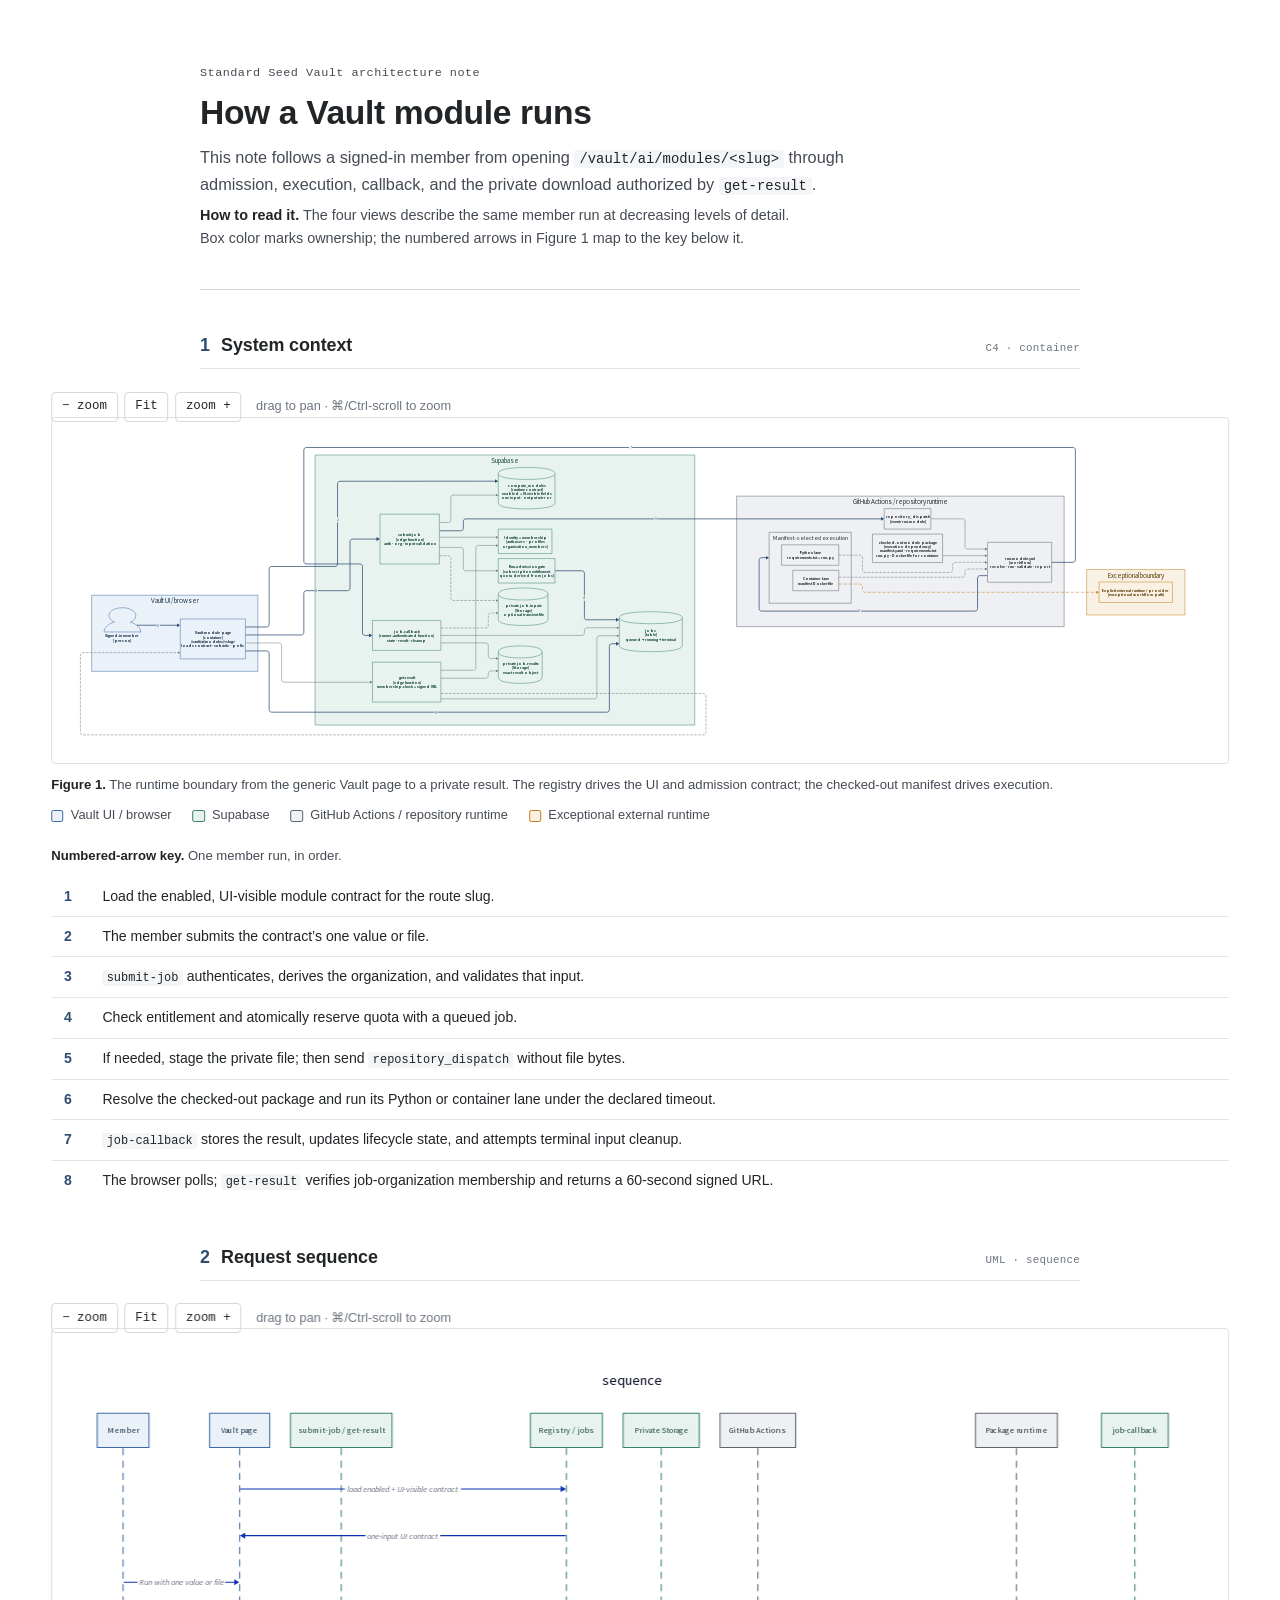
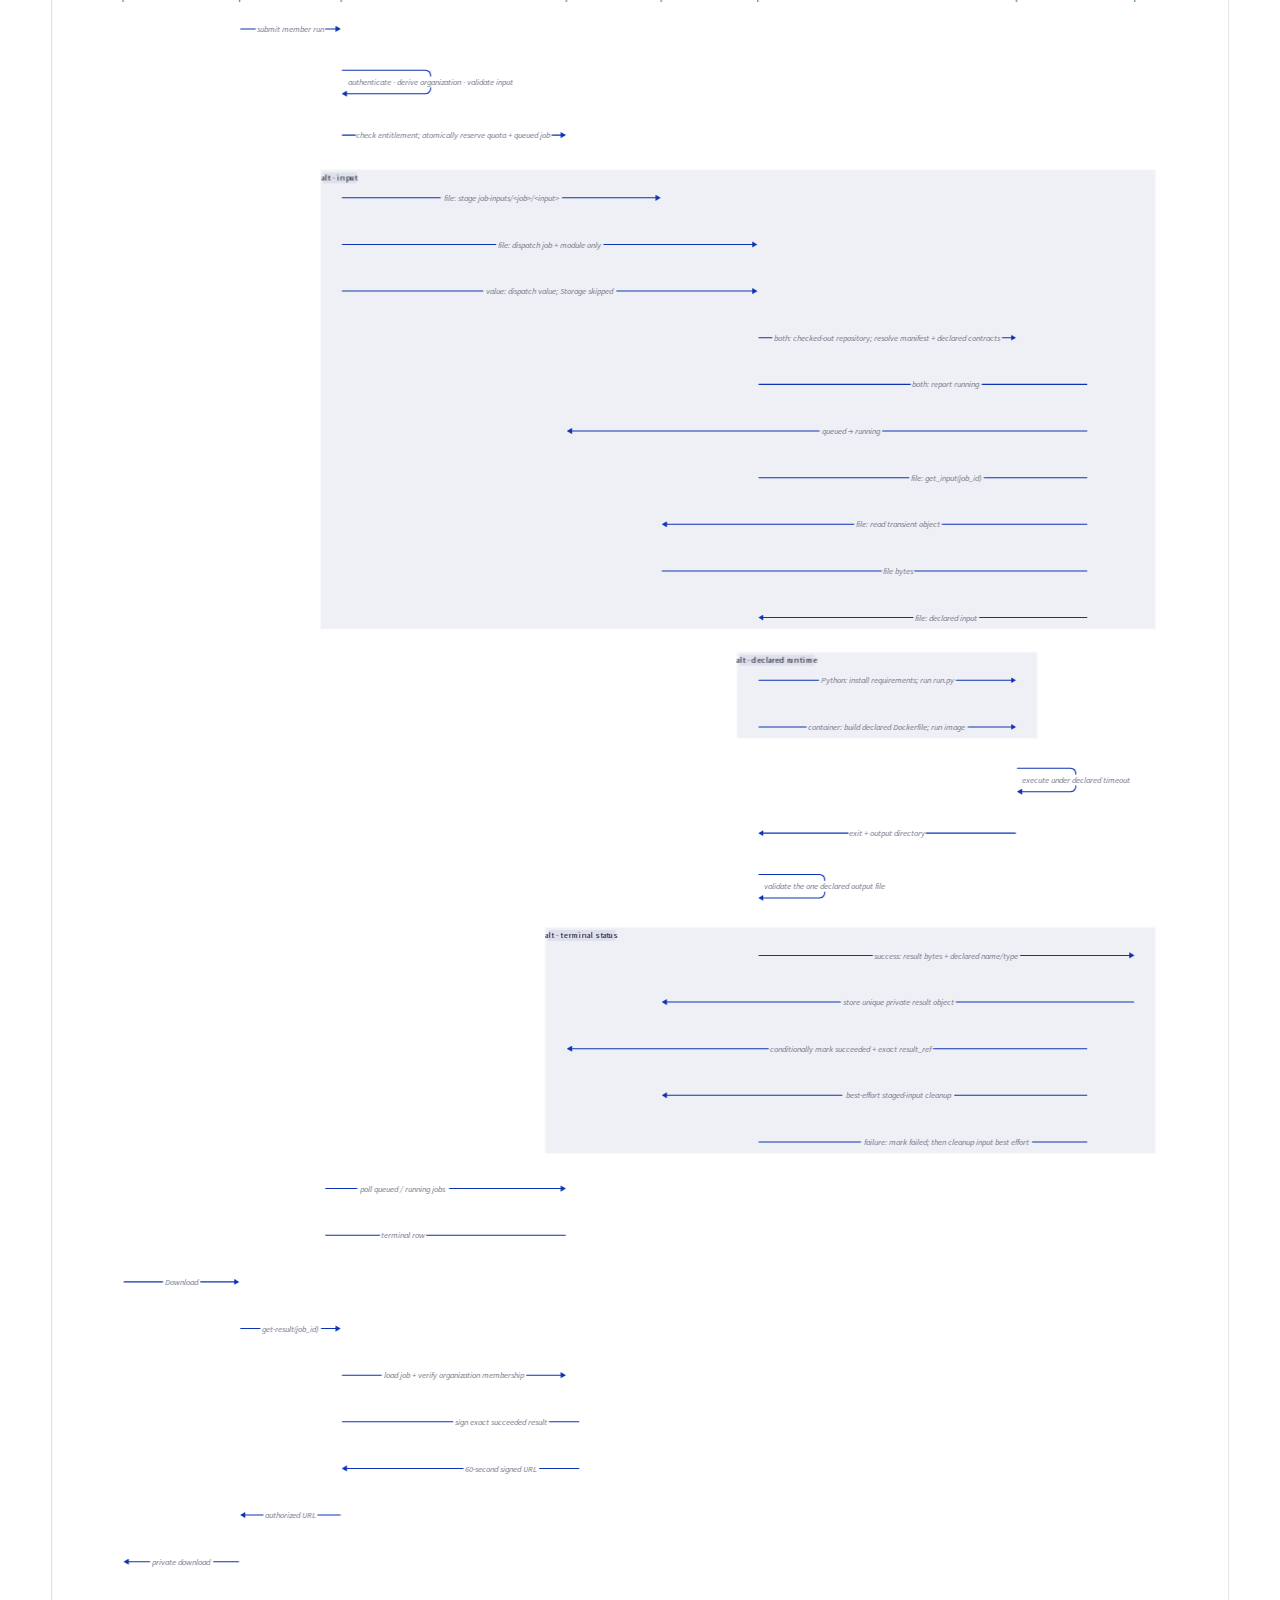
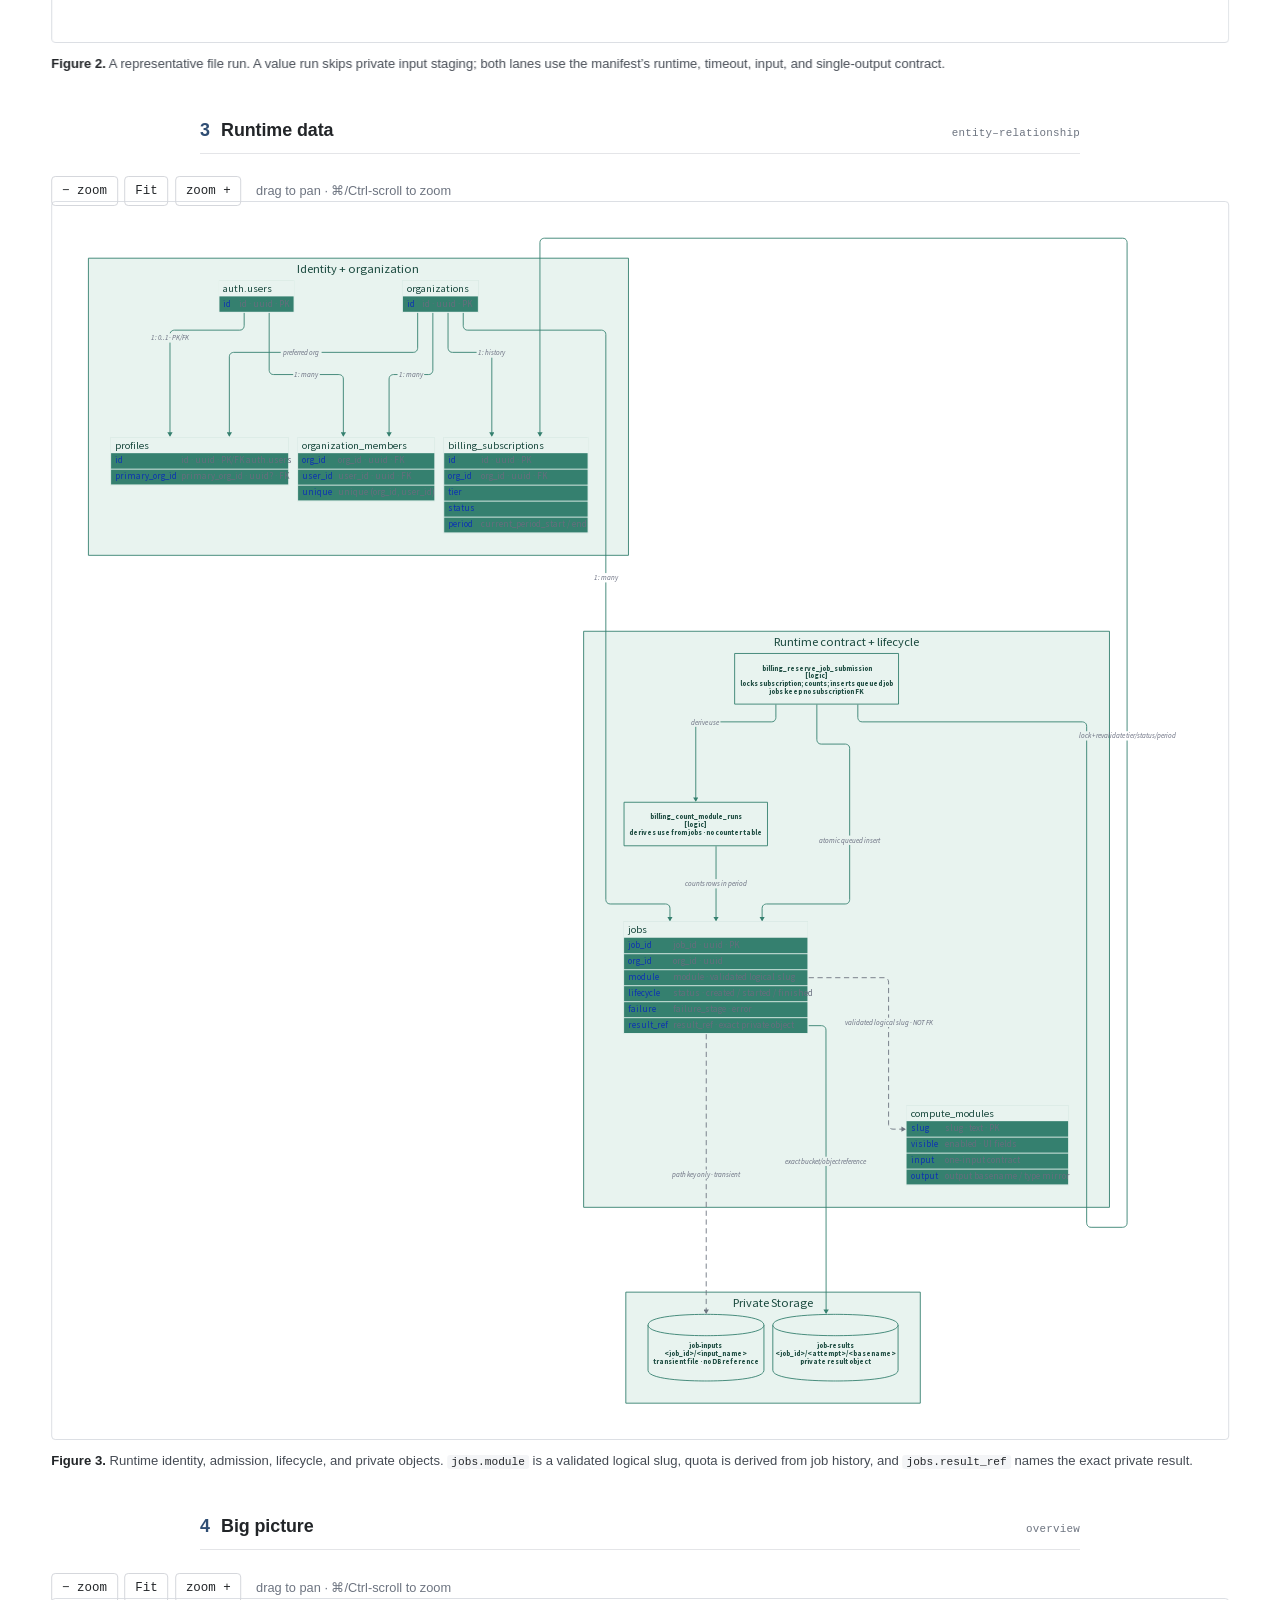
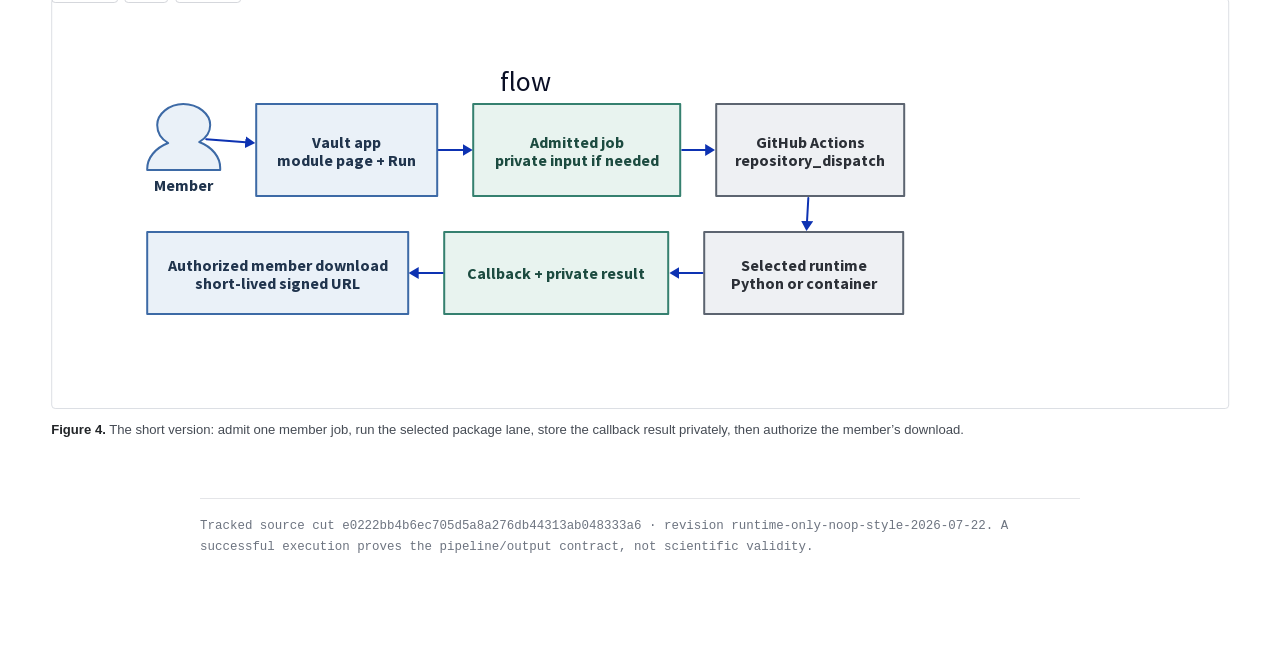
==== commit 0f8073da: "Rebuild Vault runtime architecture note" ====
--- a/index.html
+++ b/index.html
@@ -2,85 +2,253 @@
 <html lang="en">
 <head>
   <meta charset="utf-8">
-  <meta name="viewport" content="width=device-width,initial-scale=1">
-  <meta name="robots" content="noindex,nofollow">
-  <meta name="ssc-artifact-revision" content="concise-current-platform-2026-07-21">
-  <title>The Vault — current science-module pipeline</title>
+  <meta name="viewport" content="width=device-width, initial-scale=1">
+  <title>How a Vault module runs</title>
   <style>
-    :root{--paper:#f4f6f4;--card:#fff;--ink:#172019;--muted:#59645c;--line:#d8dfd9;
-      --blue:#4a78b5;--navy:#3b4a76;--gold:#b5822f;--green:#1f7a54;--red:#c1543f;
-      --mono:ui-monospace,"SFMono-Regular",Consolas,monospace;
-      --sans:Inter,ui-sans-serif,system-ui,-apple-system,"Segoe UI",sans-serif}
-    *{box-sizing:border-box}html{scroll-behavior:smooth}body{margin:0;background:var(--paper);color:var(--ink);font-family:var(--sans);line-height:1.5}
-    .page{width:100%;max-width:1320px;min-width:0;margin:auto;padding:34px 34px 70px}
-    header{padding:40px 0 24px;border-bottom:1px solid var(--line)}
-    .eyebrow{font-size:12px;letter-spacing:.14em;text-transform:uppercase;color:var(--green);font-weight:800}
-    h1{font-size:clamp(32px,4.8vw,64px);line-height:1.04;letter-spacing:-.035em;margin:10px 0 16px;max-width:17ch}
-    .lead{font-size:clamp(17px,1.8vw,23px);max-width:78ch;color:var(--muted);margin:0}
-    .stamp{font:13px/1.5 var(--mono);color:var(--muted);margin-top:18px}
-    nav{display:flex;flex-wrap:wrap;gap:10px 18px;margin-top:22px}nav a{color:#244f83;text-decoration:none;border-bottom:1px solid #8ea8c6}
-    .legend{display:flex;flex-wrap:wrap;gap:9px 16px;padding:13px 15px;background:#fff;border:1px solid var(--line);margin-top:26px;font-size:13px;color:var(--muted)}
-    .legend span{display:flex;align-items:center;gap:7px}.sw{width:14px;height:14px;border:1px solid #0002}.dash{width:22px;border-top:2px dashed #7f8a99}.dash.release{border-top-color:var(--green)}
-    section{padding:48px 0 18px;min-width:0}h2{font-size:clamp(26px,3vw,40px);line-height:1.1;margin:0 0 8px;letter-spacing:-.02em}h2 .n{font:700 .68em/1 var(--mono);color:var(--green);margin-right:10px}
-    .cap{font-size:17px;color:var(--muted);max-width:96ch;margin:0 0 18px}.cap strong{color:var(--ink)}
-    .diagram{width:100%;min-width:0;max-width:100%;background:#fff;border:1px solid var(--line);padding:14px;overflow:auto}.diagram svg{display:block;width:100%;height:auto;min-width:780px;margin:auto}
-    .note{border-left:5px solid var(--gold);background:#fff9ec;padding:12px 15px;margin-top:14px}.note strong{color:var(--ink)}
-    .grid{display:grid;grid-template-columns:1fr 1fr;gap:16px}.card{background:#fff;border:1px solid var(--line);padding:18px}.card h3{margin:0 0 10px;font-size:19px}.card p{margin:8px 0;color:var(--muted)}
-    code{font-family:var(--mono);font-size:.9em;background:#eef1ee;border:1px solid var(--line);padding:1px 4px}
-    pre{margin:0;white-space:pre-wrap;background:#172019;color:#eef5ef;padding:16px;font:13px/1.55 var(--mono)}
-    .release-flow{display:grid;grid-template-columns:repeat(5,1fr);gap:8px;margin:16px 0}.step{background:#fff;border:1px solid var(--line);border-top:4px solid var(--blue);padding:13px;font-size:14px}.step.release{border-top-color:var(--green)}.step b{display:block;margin-bottom:5px}
-    table{width:100%;border-collapse:collapse;background:#fff;border:1px solid var(--line);font-size:14px}th,td{text-align:left;vertical-align:top;padding:11px 12px;border-bottom:1px solid var(--line)}th{background:#eef3ef;font-size:12px;text-transform:uppercase;letter-spacing:.05em}td:first-child{font-weight:700;width:24%}
-    .modules{display:grid;grid-template-columns:repeat(3,1fr);gap:10px;margin-top:14px}.module{background:#fff;border:1px solid var(--line);border-left:5px solid var(--red);padding:13px}.module b{display:block}.module span{font-size:13px;color:var(--muted)}
-    footer{border-top:1px solid var(--line);margin-top:40px;padding-top:18px;color:var(--muted);font:13px/1.55 var(--mono)}
-    @media(max-width:900px){.grid{grid-template-columns:1fr}.release-flow{grid-template-columns:1fr 1fr}.modules{grid-template-columns:1fr}.diagram svg{min-width:680px}}
-    @media(max-width:560px){.page{width:100vw;max-width:100vw;padding:22px 14px 45px}.release-flow{grid-template-columns:1fr}.diagram{max-width:calc(100vw - 28px);padding:8px}.diagram svg{min-width:650px}th,td{display:block;width:100%}td:first-child{width:100%;padding-bottom:3px}th{display:none}}
-    @media print{body{background:#fff}.page{max-width:none}.diagram,.card,table{break-inside:avoid}nav{display:none}}
+    html { color-scheme: light; background: #ffffff; }
+    :root {
+      --bg: #ffffff;
+      --text: #222528;
+      --muted: #454b54;
+      --faint: #6d7480;
+      --hairline: #e4e5e8;
+      --rule: #d5d7dc;
+      --accent: #2f4d73;
+      --code-bg: #f4f5f7;
+      --figure-bg: #ffffff;
+      --figure-border: #dcdfe4;
+      --ui: #eaf1f8;
+      --ui-border: #3d6aa6;
+      --supabase: #e8f3ef;
+      --supabase-border: #35806f;
+      --github: #eef0f3;
+      --github-border: #5c6470;
+      --external: #f9f1e3;
+      --external-border: #c17d1a;
+      --sans: -apple-system, "Helvetica Neue", Helvetica, Arial, "Segoe UI", Roboto, sans-serif;
+      --mono: "SF Mono", "Cascadia Code", "Roboto Mono", Menlo, Consolas, "Liberation Mono", monospace;
+    }
+    * { box-sizing: border-box; }
+    body { margin: 0; background: var(--bg); color: var(--text); overflow-wrap: break-word; }
+    .wrap {
+      min-width: 0;
+      padding: clamp(2.4rem, 5vw, 4.5rem) 1.5rem 6rem;
+      font-family: var(--sans);
+      line-height: 1.62;
+      -webkit-font-smoothing: antialiased;
+      -moz-osx-font-smoothing: grayscale;
+    }
+    .col { width: 100%; max-width: 880px; margin: 0 auto; }
+    .doc-label {
+      margin: 0 0 .7rem;
+      color: var(--muted);
+      font-family: var(--mono);
+      font-size: .74rem;
+      letter-spacing: .04em;
+    }
+    h1 {
+      margin: 0 0 .7rem;
+      font-size: clamp(1.6rem, 3.2vw, 2.1rem);
+      font-weight: 700;
+      letter-spacing: -.01em;
+      line-height: 1.15;
+    }
+    .abstract {
+      max-width: 74ch;
+      margin: 0 0 .4rem;
+      color: var(--muted);
+      font-size: 1.02rem;
+    }
+    .abstract + .abstract { margin-top: .2rem; font-size: .9rem; }
+    .abstract b { color: var(--text); }
+    .rule { margin: 2.4rem 0 0; border: 0; border-top: 1px solid var(--rule); }
+    section { min-width: 0; }
+    h2 {
+      display: flex;
+      align-items: baseline;
+      gap: .7rem;
+      margin: 2.6rem 0 1.1rem;
+      padding-bottom: .5rem;
+      border-bottom: 1px solid var(--hairline);
+      font-size: 1.12rem;
+      font-weight: 700;
+      letter-spacing: -.005em;
+    }
+    h2 .n { color: var(--accent); font-variant-numeric: tabular-nums; }
+    h2 .t { flex: 1 1 auto; min-width: 0; }
+    h2 .std {
+      margin-left: auto;
+      color: var(--faint);
+      font-family: var(--mono);
+      font-size: .68rem;
+      font-weight: 500;
+      letter-spacing: .02em;
+      text-align: right;
+      white-space: nowrap;
+    }
+    code {
+      padding: .08em .36em;
+      border-radius: 3px;
+      background: var(--code-bg);
+      color: var(--text);
+      font-family: var(--mono);
+      font-size: .85em;
+    }
+    figure {
+      position: relative;
+      left: 50%;
+      width: 92vw;
+      max-width: 1200px;
+      margin: 1.4rem 0 0;
+      transform: translateX(-50%);
+    }
+    .figbox {
+      width: 100%;
+      min-width: 0;
+      padding: 1.1rem;
+      overflow: auto;
+      border: 1px solid var(--figure-border);
+      border-radius: 4px;
+      background: var(--figure-bg);
+      scrollbar-gutter: stable;
+      overscroll-behavior: contain;
+      touch-action: pan-y;
+    }
+    .figbox.is-zoomed { touch-action: none; }
+    .figbox.wide { cursor: grab; }
+    .figbox.wide.is-dragging { cursor: grabbing; }
+    .figbox svg {
+      display: block;
+      max-width: none;
+      height: auto;
+      margin: 0;
+      user-select: none;
+      -webkit-user-drag: none;
+    }
+    .zoombar {
+      display: flex;
+      flex-wrap: wrap;
+      align-items: center;
+      gap: .4rem;
+      margin: 1.4rem 0 -.3rem;
+      color: var(--faint);
+      font-size: .8rem;
+    }
+    .zoombar button {
+      min-height: 30px;
+      padding: .32rem .62rem;
+      border: 1px solid var(--rule);
+      border-radius: 4px;
+      background: transparent;
+      color: var(--text);
+      cursor: pointer;
+      font-family: var(--mono);
+      font-size: .78rem;
+      line-height: 1;
+      white-space: nowrap;
+    }
+    .zoombar button:hover,
+    .zoombar button:focus-visible { border-color: var(--accent); color: var(--accent); }
+    .zoombar .hint { margin-left: .5rem; }
+    figcaption {
+      margin-top: .7rem;
+      color: var(--muted);
+      font-size: .82rem;
+      line-height: 1.5;
+    }
+    figcaption b { color: var(--text); font-weight: 600; }
+    .ownership-legend {
+      display: flex;
+      flex-wrap: wrap;
+      gap: .35rem 1.3rem;
+      margin-top: .65rem;
+      color: var(--muted);
+      font-size: .8rem;
+    }
+    .ownership-legend span { display: inline-flex; align-items: center; gap: .45rem; }
+    .sw {
+      width: .78rem;
+      height: .78rem;
+      flex: 0 0 auto;
+      border: 1px solid rgba(0,0,0,.2);
+      border-radius: 2px;
+    }
+    .sw-ui { background: var(--ui); border-color: var(--ui-border); }
+    .sw-supabase { background: var(--supabase); border-color: var(--supabase-border); }
+    .sw-github { background: var(--github); border-color: var(--github-border); }
+    .sw-external { background: var(--external); border-color: var(--external-border); }
+    .tablewrap { margin-top: 1.2rem; overflow-x: auto; }
+    table { width: 100%; border-collapse: collapse; table-layout: fixed; font-size: .88rem; }
+    caption {
+      margin-bottom: .6rem;
+      color: var(--muted);
+      font-size: .82rem;
+      text-align: left;
+    }
+    caption b { color: var(--text); font-weight: 600; }
+    tbody td {
+      padding: .52rem .8rem;
+      border-bottom: 1px solid var(--hairline);
+      vertical-align: top;
+    }
+    tbody tr:last-child td { border-bottom: 0; }
+    td.num {
+      width: 2.4rem;
+      color: var(--accent);
+      font-variant-numeric: tabular-nums;
+      font-weight: 700;
+    }
+    footer {
+      margin-top: 3.6rem;
+      padding-top: 1rem;
+      border-top: 1px solid var(--hairline);
+      color: var(--faint);
+      font-size: .78rem;
+    }
+    footer .mono { font-family: var(--mono); }
+    @media (max-width: 520px) {
+      .wrap { padding-right: 1rem; padding-left: 1rem; }
+      h2 { gap: .45rem; }
+      .zoombar .hint { width: 100%; margin: .1rem 0 0; }
+      .figbox { padding: .8rem; }
+      tbody td { padding: .48rem .42rem; }
+      td.num { width: 2rem; }
+    }
   </style>
 </head>
 <body>
-<main class="page">
-  <header>
-    <div class="eyebrow">Standard Seed Vault · engineer architecture</div>
-    <h1>How a science module runs now</h1>
-    <p class="lead">One generic runner resolves a module's declared runtime, executes it either as declared Python on the hosted runner or inside a sandboxed container, and returns one private result through a membership-checked download.</p>
-    <div class="stamp">Current cut: 11 enabled modules · two runtime lanes · tier entitlement and quota · refreshed 2026-07-21 · marker concise-current-platform-2026-07-21</div>
-    <nav><a href="#structure">A · Structure</a><a href="#flow">B · Flow</a><a href="#data">C · Data</a><a href="#ship">D · Build and ship</a><a href="#limits">E · Boundaries</a></nav>
-    <div class="legend">
-      <span><i class="sw" style="background:#3b4a76"></i> browser</span>
-      <span><i class="sw" style="background:#4a78b5"></i> edge function</span>
-      <span><i class="sw" style="background:#b5822f"></i> GitHub workflow</span>
-      <span><i class="sw" style="background:#fbf1dc;border-color:#b5822f"></i> git contract</span>
-      <span><i class="sw" style="background:#e2efe7;border-color:#527d63"></i> table / private Storage</span>
-      <span><i class="sw" style="background:#f7ddd6;border-color:#c1543f"></i> runtime lane</span>
-      <span><i class="dash"></i> read / background</span>
-      <span><i class="dash release"></i> release projection</span>
-    </div>
-  </header>
-
-  <section id="structure">
-    <h2><span class="n">A</span>Structure · current components</h2>
-    <p class="cap"><strong>Git manifests are canonical; <code>compute_modules</code> is their enabled registry projection, currently 11 modules.</strong> Each manifest declares its own runtime: <strong>6 run as Python directly on the hosted runner</strong> (3.9 for <code>echo</code>, <code>reverse</code>, <code>image_summary</code>, <code>sequence_summary</code>; 3.11 for <code>fast-solv</code>, <code>netinfer</code>) and <strong>5 run as containers</strong>. The module runner never writes to Supabase directly; <code>job-callback</code> is the machine-authenticated gateway for input retrieval, lifecycle updates, private result storage, and terminal input cleanup.</p>
-    <div class="diagram" role="img" aria-label="Component diagram: the member browser calls submit-job, which validates the module contract, membership and tier entitlement, atomically reserves quota while creating the job ticket, stages file inputs privately, and dispatches to a single GitHub workflow that splits into a Python lane and a sandboxed container lane; job-callback writes status and private results, and get-result issues a short-lived signed URL."><?xml version="1.0" encoding="utf-8"?><svg xmlns="http://www.w3.org/2000/svg" xmlns:xlink="http://www.w3.org/1999/xlink" data-d2-version="v0.7.1" preserveAspectRatio="xMinYMin meet" viewBox="0 0 2818 1918" width="2818" height="1918"><svg class="d2-3665107726 d2-svg" width="2818" height="1918" viewBox="0 -2 2818 1918"><rect x="0.000000" y="-2.000000" width="2818.000000" height="1918.000000" rx="0.000000" fill="#FFFFFF" class=" fill-N7" stroke-width="0" /><style type="text/css"><![CDATA[
-.d2-3665107726 .text {
-	font-family: "d2-3665107726-font-regular";
+  <main class="wrap">
+    <div class="col">
+      <p class="doc-label">Standard Seed Vault architecture note</p>
+      <h1>How a Vault module runs</h1>
+      <p class="abstract">This note follows a signed-in member from opening <code>/vault/ai/modules/&lt;slug&gt;</code> through admission, execution, callback, and the private download authorized by <code>get-result</code>.</p>
+      <p class="abstract"><b>How to read it.</b> The four views describe the same member run at decreasing levels of detail. Box color marks ownership; the numbered arrows in Figure 1 map to the key below it.</p>
+      <hr class="rule">
+
+      <section id="system-context">
+        <h2><span class="n">1</span><span class="t">System context</span><span class="std">C4 · container</span></h2>
+        <figure id="figure-1" aria-labelledby="caption-1">
+          <div class="figbox wide" data-figure="1"><svg xmlns="http://www.w3.org/2000/svg" xmlns:xlink="http://www.w3.org/1999/xlink" data-d2-version="v0.7.1" preserveAspectRatio="xMinYMin meet" viewBox="0 0 4507 1243"><svg class="d2-416228884 d2-svg" width="4507" height="1243" viewBox="-29 -27 4507 1243"><rect x="-29.000000" y="-27.000000" width="4507.000000" height="1243.000000" rx="0.000000" class=" fill-N7" stroke-width="0" /><style type="text/css"><![CDATA[
+.d2-416228884 .text {
+	font-family: "d2-416228884-font-regular";
 }
 @font-face {
-	font-family: d2-3665107726-font-regular;
-	src: url("[data-uri]");
-}
-.d2-3665107726 .text-bold {
-	font-family: "d2-3665107726-font-bold";
+	font-family: d2-416228884-font-regular;
+	src: url("[data-uri]");
+}
+.d2-416228884 .text-bold {
+	font-family: "d2-416228884-font-bold";
 }
 @font-face {
-	font-family: d2-3665107726-font-bold;
-	src: url("[data-uri]");
-}
-.d2-3665107726 .text-italic {
-	font-family: "d2-3665107726-font-italic";
+	font-family: d2-416228884-font-bold;
+	src: url("[data-uri]");
+}
+.d2-416228884 .text-italic {
+	font-family: "d2-416228884-font-italic";
 }
 @font-face {
-	font-family: d2-3665107726-font-italic;
-	src: url("[data-uri]");
+	font-family: d2-416228884-font-italic;
+	src: url("[data-uri]");
 }]]></style><style type="text/css"><![CDATA[.shape {
   shape-rendering: geometricPrecision;
   stroke-linejoin: round;
@@ -94,120 +262,202 @@
   opacity: 0.5;
 }
 
-		.d2-3665107726 .fill-N1{fill:#0A0F25;}
-		.d2-3665107726 .fill-N2{fill:#676C7E;}
-		.d2-3665107726 .fill-N3{fill:#9499AB;}
-		.d2-3665107726 .fill-N4{fill:#CFD2DD;}
-		.d2-3665107726 .fill-N5{fill:#DEE1EB;}
-		.d2-3665107726 .fill-N6{fill:#EEF1F8;}
-		.d2-3665107726 .fill-N7{fill:#FFFFFF;}
-		.d2-3665107726 .fill-B1{fill:#0D32B2;}
-		.d2-3665107726 .fill-B2{fill:#0D32B2;}
-		.d2-3665107726 .fill-B3{fill:#E3E9FD;}
-		.d2-3665107726 .fill-B4{fill:#E3E9FD;}
-		.d2-3665107726 .fill-B5{fill:#EDF0FD;}
-		.d2-3665107726 .fill-B6{fill:#F7F8FE;}
-		.d2-3665107726 .fill-AA2{fill:#4A6FF3;}
-		.d2-3665107726 .fill-AA4{fill:#EDF0FD;}
-		.d2-3665107726 .fill-AA5{fill:#F7F8FE;}
-		.d2-3665107726 .fill-AB4{fill:#EDF0FD;}
-		.d2-3665107726 .fill-AB5{fill:#F7F8FE;}
-		.d2-3665107726 .stroke-N1{stroke:#0A0F25;}
-		.d2-3665107726 .stroke-N2{stroke:#676C7E;}
-		.d2-3665107726 .stroke-N3{stroke:#9499AB;}
-		.d2-3665107726 .stroke-N4{stroke:#CFD2DD;}
-		.d2-3665107726 .stroke-N5{stroke:#DEE1EB;}
-		.d2-3665107726 .stroke-N6{stroke:#EEF1F8;}
-		.d2-3665107726 .stroke-N7{stroke:#FFFFFF;}
-		.d2-3665107726 .stroke-B1{stroke:#0D32B2;}
-		.d2-3665107726 .stroke-B2{stroke:#0D32B2;}
-		.d2-3665107726 .stroke-B3{stroke:#E3E9FD;}
-		.d2-3665107726 .stroke-B4{stroke:#E3E9FD;}
-		.d2-3665107726 .stroke-B5{stroke:#EDF0FD;}
-		.d2-3665107726 .stroke-B6{stroke:#F7F8FE;}
-		.d2-3665107726 .stroke-AA2{stroke:#4A6FF3;}
-		.d2-3665107726 .stroke-AA4{stroke:#EDF0FD;}
-		.d2-3665107726 .stroke-AA5{stroke:#F7F8FE;}
-		.d2-3665107726 .stroke-AB4{stroke:#EDF0FD;}
-		.d2-3665107726 .stroke-AB5{stroke:#F7F8FE;}
-		.d2-3665107726 .background-color-N1{background-color:#0A0F25;}
-		.d2-3665107726 .background-color-N2{background-color:#676C7E;}
-		.d2-3665107726 .background-color-N3{background-color:#9499AB;}
-		.d2-3665107726 .background-color-N4{background-color:#CFD2DD;}
-		.d2-3665107726 .background-color-N5{background-color:#DEE1EB;}
-		.d2-3665107726 .background-color-N6{background-color:#EEF1F8;}
-		.d2-3665107726 .background-color-N7{background-color:#FFFFFF;}
-		.d2-3665107726 .background-color-B1{background-color:#0D32B2;}
-		.d2-3665107726 .background-color-B2{background-color:#0D32B2;}
-		.d2-3665107726 .background-color-B3{background-color:#E3E9FD;}
-		.d2-3665107726 .background-color-B4{background-color:#E3E9FD;}
-		.d2-3665107726 .background-color-B5{background-color:#EDF0FD;}
-		.d2-3665107726 .background-color-B6{background-color:#F7F8FE;}
-		.d2-3665107726 .background-color-AA2{background-color:#4A6FF3;}
-		.d2-3665107726 .background-color-AA4{background-color:#EDF0FD;}
-		.d2-3665107726 .background-color-AA5{background-color:#F7F8FE;}
-		.d2-3665107726 .background-color-AB4{background-color:#EDF0FD;}
-		.d2-3665107726 .background-color-AB5{background-color:#F7F8FE;}
-		.d2-3665107726 .color-N1{color:#0A0F25;}
-		.d2-3665107726 .color-N2{color:#676C7E;}
-		.d2-3665107726 .color-N3{color:#9499AB;}
-		.d2-3665107726 .color-N4{color:#CFD2DD;}
-		.d2-3665107726 .color-N5{color:#DEE1EB;}
-		.d2-3665107726 .color-N6{color:#EEF1F8;}
-		.d2-3665107726 .color-N7{color:#FFFFFF;}
-		.d2-3665107726 .color-B1{color:#0D32B2;}
-		.d2-3665107726 .color-B2{color:#0D32B2;}
-		.d2-3665107726 .color-B3{color:#E3E9FD;}
-		.d2-3665107726 .color-B4{color:#E3E9FD;}
-		.d2-3665107726 .color-B5{color:#EDF0FD;}
-		.d2-3665107726 .color-B6{color:#F7F8FE;}
-		.d2-3665107726 .color-AA2{color:#4A6FF3;}
-		.d2-3665107726 .color-AA4{color:#EDF0FD;}
-		.d2-3665107726 .color-AA5{color:#F7F8FE;}
-		.d2-3665107726 .color-AB4{color:#EDF0FD;}
-		.d2-3665107726 .color-AB5{color:#F7F8FE;}.appendix text.text{fill:#0A0F25}.md{--color-fg-default:#0A0F25;--color-fg-muted:#676C7E;--color-fg-subtle:#9499AB;--color-canvas-default:#FFFFFF;--color-canvas-subtle:#EEF1F8;--color-border-default:#0D32B2;--color-border-muted:#0D32B2;--color-neutral-muted:#EEF1F8;--color-accent-fg:#0D32B2;--color-accent-emphasis:#0D32B2;--color-attention-subtle:#676C7E;--color-danger-fg:red;}.sketch-overlay-B1{fill:url(#streaks-darker-d2-3665107726);mix-blend-mode:lighten}.sketch-overlay-B2{fill:url(#streaks-darker-d2-3665107726);mix-blend-mode:lighten}.sketch-overlay-B3{fill:url(#streaks-bright-d2-3665107726);mix-blend-mode:darken}.sketch-overlay-B4{fill:url(#streaks-bright-d2-3665107726);mix-blend-mode:darken}.sketch-overlay-B5{fill:url(#streaks-bright-d2-3665107726);mix-blend-mode:darken}.sketch-overlay-B6{fill:url(#streaks-bright-d2-3665107726);mix-blend-mode:darken}.sketch-overlay-AA2{fill:url(#streaks-dark-d2-3665107726);mix-blend-mode:overlay}.sketch-overlay-AA4{fill:url(#streaks-bright-d2-3665107726);mix-blend-mode:darken}.sketch-overlay-AA5{fill:url(#streaks-bright-d2-3665107726);mix-blend-mode:darken}.sketch-overlay-AB4{fill:url(#streaks-bright-d2-3665107726);mix-blend-mode:darken}.sketch-overlay-AB5{fill:url(#streaks-bright-d2-3665107726);mix-blend-mode:darken}.sketch-overlay-N1{fill:url(#streaks-darker-d2-3665107726);mix-blend-mode:lighten}.sketch-overlay-N2{fill:url(#streaks-dark-d2-3665107726);mix-blend-mode:overlay}.sketch-overlay-N3{fill:url(#streaks-normal-d2-3665107726);mix-blend-mode:color-burn}.sketch-overlay-N4{fill:url(#streaks-normal-d2-3665107726);mix-blend-mode:color-burn}.sketch-overlay-N5{fill:url(#streaks-bright-d2-3665107726);mix-blend-mode:darken}.sketch-overlay-N6{fill:url(#streaks-bright-d2-3665107726);mix-blend-mode:darken}.sketch-overlay-N7{fill:url(#streaks-bright-d2-3665107726);mix-blend-mode:darken}.light-code{display: block}.dark-code{display: none}]]></style><g class="YnJvd3Nlcg=="><g class="shape" ><rect x="1082.000000" y="607.000000" width="487.000000" height="186.000000" stroke="#3b4a76" fill="#f7f8fc" style="stroke-width:2;" /></g><text x="1325.500000" y="633.000000" fill="#0A0F25" class="text fill-N1" style="text-anchor:middle;font-size:21px">Member browser</text></g><g class="dmF1bHQ="><g class="shape" ><rect x="357.000000" y="1134.000000" width="2448.000000" height="723.000000" stroke="#527d63" fill="#f4f7fb" style="stroke-width:2;" /></g><text x="1581.000000" y="1160.000000" fill="#0A0F25" class="text fill-N1" style="text-anchor:middle;font-size:21px">Supabase · Vault backend</text></g><g class="Z2l0aHVi"><g class="shape" ><rect x="117.000000" y="57.000000" width="885.000000" height="736.000000" stroke="#b5822f" fill="#fffaf0" style="stroke-width:2;" /></g><text x="559.500000" y="83.000000" fill="#0A0F25" class="text fill-N1" style="text-anchor:middle;font-size:21px">GitHub · canonical modules + hosted execution</text></g><g class="YnJvd3Nlci5ydW5z app"><g class="shape" ><rect x="1132.000000" y="657.000000" width="387.000000" height="86.000000" stroke="#2a3557" fill="#3b4a76" style="stroke-width:2;" /></g><text x="1325.500000" y="697.500000" fill="#ffffff" class="text-bold" style="text-anchor:middle;font-size:18px"><tspan x="1325.500000" dy="0.000000">/vault/ai/modules/&lt;slug&gt;</tspan><tspan x="1325.500000" dy="20.500000">[registry form · value/file · jobs · download]</tspan></text></g><g class="dmF1bHQucmVnaXN0cnk= data"><g class="shape" ><path d="M 407 1693 C 407 1669 547 1669 562 1669 C 578 1669 717 1669 717 1693 V 1783 C 717 1807 578 1807 562 1807 C 547 1807 407 1807 407 1783 V 1693 Z" stroke="#527d63" fill="#e2efe7" style="stroke-width:2;" /><path d="M 407 1693 C 407 1717 547 1717 562 1717 C 578 1717 717 1717 717 1693" stroke="#527d63" fill="#e2efe7" style="stroke-width:2;" /></g><text x="562.000000" y="1747.500000" fill="#0A0F25" class="text-bold fill-N1" style="text-anchor:middle;font-size:18px"><tspan x="562.000000" dy="0.000000">compute_modules</tspan><tspan x="562.000000" dy="20.500000">[enabled projection · 11 modules]</tspan></text></g><g class="dmF1bHQuc3VibWl0 fn"><g class="shape" ><rect x="851.000000" y="1184.000000" width="356.000000" height="104.000000" stroke="#2f5488" fill="#4a78b5" style="stroke-width:2;" /></g><text x="1029.000000" y="1224.500000" fill="#ffffff" class="text-bold" style="text-anchor:middle;font-size:18px"><tspan x="1029.000000" dy="0.000000">submit-job</tspan><tspan x="1029.000000" dy="19.666667">[auth · contract · member · entitlement</tspan><tspan x="1029.000000" dy="19.666667">quota + ticket · stage · dispatch]</tspan></text></g><g class="dmF1bHQuaWRlbnRpdHk= data"><g class="shape" ><rect x="831.000000" y="1669.000000" width="397.000000" height="86.000000" stroke="#527d63" fill="#e2efe7" style="stroke-width:2;" /></g><text x="1029.500000" y="1709.500000" fill="#0A0F25" class="text-bold fill-N1" style="text-anchor:middle;font-size:18px"><tspan x="1029.500000" dy="0.000000">identity + entitlement</tspan><tspan x="1029.500000" dy="20.500000">[profiles · orgs · members · subscription tier]</tspan></text></g><g class="dmF1bHQuam9icw== data"><g class="shape" ><path d="M 1324 1693 C 1324 1669 1479 1669 1497 1669 C 1514 1669 1669 1669 1669 1693 V 1783 C 1669 1807 1514 1807 1497 1807 C 1479 1807 1324 1807 1324 1783 V 1693 Z" stroke="#527d63" fill="#e2efe7" style="stroke-width:2;" /><path d="M 1324 1693 C 1324 1717 1479 1717 1497 1717 C 1514 1717 1669 1717 1669 1693" stroke="#527d63" fill="#e2efe7" style="stroke-width:2;" /></g><text x="1496.500000" y="1747.500000" fill="#0A0F25" class="text-bold fill-N1" style="text-anchor:middle;font-size:18px"><tspan x="1496.500000" dy="0.000000">jobs</tspan><tspan x="1496.500000" dy="20.500000">[org-scoped lifecycle · quota counted]</tspan></text></g><g class="dmF1bHQuaW5wdXRz data"><g class="shape" ><path d="M 1888 1693 C 1888 1669 2030 1669 2046 1669 C 2061 1669 2203 1669 2203 1693 V 1783 C 2203 1807 2061 1807 2046 1807 C 2030 1807 1888 1807 1888 1783 V 1693 Z" stroke="#527d63" fill="#e2efe7" style="stroke-width:2;" /><path d="M 1888 1693 C 1888 1717 2030 1717 2046 1717 C 2061 1717 2203 1717 2203 1693" stroke="#527d63" fill="#e2efe7" style="stroke-width:2;" /></g><text x="2045.500000" y="1747.500000" fill="#0A0F25" class="text-bold fill-N1" style="text-anchor:middle;font-size:18px"><tspan x="2045.500000" dy="0.000000">job-inputs</tspan><tspan x="2045.500000" dy="20.500000">[private · transient · file jobs only]</tspan></text></g><g class="dmF1bHQuY2FsbGJhY2s= fn"><g class="shape" ><rect x="1849.000000" y="1197.000000" width="461.000000" height="86.000000" stroke="#2f5488" fill="#4a78b5" style="stroke-width:2;" /></g><text x="2079.500000" y="1237.500000" fill="#ffffff" class="text-bold" style="text-anchor:middle;font-size:18px"><tspan x="2079.500000" dy="0.000000">job-callback</tspan><tspan x="2079.500000" dy="20.500000">[machine auth · input gateway · status/result writer]</tspan></text></g><g class="dmF1bHQucmVzdWx0cw== data"><g class="shape" ><path d="M 2454 1693 C 2454 1669 2562 1669 2574 1669 C 2585 1669 2693 1669 2693 1693 V 1783 C 2693 1807 2585 1807 2574 1807 C 2562 1807 2454 1807 2454 1783 V 1693 Z" stroke="#527d63" fill="#e2efe7" style="stroke-width:2;" /><path d="M 2454 1693 C 2454 1717 2562 1717 2574 1717 C 2585 1717 2693 1717 2693 1693" stroke="#527d63" fill="#e2efe7" style="stroke-width:2;" /></g><text x="2573.500000" y="1747.500000" fill="#0A0F25" class="text-bold fill-N1" style="text-anchor:middle;font-size:18px"><tspan x="2573.500000" dy="0.000000">job-results</tspan><tspan x="2573.500000" dy="20.500000">[private output Storage]</tspan></text></g><g class="dmF1bHQuZ2V0cmVz fn"><g class="shape" ><rect x="2330.000000" y="1196.000000" width="425.000000" height="86.000000" stroke="#2f5488" fill="#4a78b5" style="stroke-width:2;" /></g><text x="2542.500000" y="1236.500000" fill="#ffffff" class="text-bold" style="text-anchor:middle;font-size:18px"><tspan x="2542.500000" dy="0.000000">get-result</tspan><tspan x="2542.500000" dy="20.500000">[bearer + membership recheck · 60s signed URL]</tspan></text></g><g class="Z2l0aHViLm1vZHVsZXM= mod"><g class="shape" ><rect x="167.000000" y="621.000000" width="362.000000" height="122.000000" stroke="#c1543f" fill="#f7ddd6" style="stroke-width:2;" /></g><text x="348.000000" y="661.500000" fill="#0A0F25" class="text-bold fill-N1" style="text-anchor:middle;font-size:18px"><tspan x="348.000000" dy="0.000000">11 modules · two runtime lanes</tspan><tspan x="348.000000" dy="19.250000">[6 Python 3.9/3.11 direct on runner</tspan><tspan x="348.000000" dy="19.250000">5 containers offline by default</tspan><tspan x="348.000000" dy="19.250000">protox-3 brokered-container exception]</tspan></text></g><g class="Z2l0aHViLnJlbGVhc2U= gh"><g class="shape" ><rect x="549.000000" y="639.000000" width="351.000000" height="86.000000" stroke="#875f18" fill="#b5822f" style="stroke-width:2;" /></g><text x="724.500000" y="679.500000" fill="#ffffff" class="text-bold" style="text-anchor:middle;font-size:18px"><tspan x="724.500000" dy="0.000000">protected main + release-modules.yml</tspan><tspan x="724.500000" dy="20.500000">[validate · registry projection only]</tspan></text></g><g class="Z2l0aHViLnJ1bm5lcg== gh"><g class="shape" ><rect x="511.000000" y="107.000000" width="385.000000" height="86.000000" stroke="#875f18" fill="#b5822f" style="stroke-width:2;" /></g><text x="703.500000" y="147.500000" fill="#ffffff" class="text-bold" style="text-anchor:middle;font-size:18px"><tspan x="703.500000" dy="0.000000">run-module.yml</tspan><tspan x="703.500000" dy="20.500000">[one generic workflow · two runtime lanes]</tspan></text></g><g class="Z2l0aHViLmNvbnRyYWN0 cfg"><g class="shape" ><rect x="242.000000" y="364.000000" width="588.000000" height="86.000000" stroke="#b5822f" fill="#fbf1dc" style="stroke-width:2;" /></g><text x="536.000000" y="404.500000" fill="#0A0F25" class="text-bold fill-N1" style="text-anchor:middle;font-size:18px"><tspan x="536.000000" dy="0.000000">modules/&lt;slug&gt;/ · always manifest.yaml + requirements.txt + run.py</tspan><tspan x="536.000000" dy="20.500000">[Dockerfile additional for container modules]</tspan></text></g><g class="KGJyb3dzZXIucnVucyAtJmd0OyB2YXVsdC5yZWdpc3RyeSlbMF0="><marker id="mk-d2-3665107726-2851164384" markerWidth="10.000000" markerHeight="12.000000" refX="7.000000" refY="6.000000" viewBox="0.000000 0.000000 10.000000 12.000000" orient="auto" markerUnits="userSpaceOnUse"> <polygon points="0.000000,0.000000 10.000000,6.000000 0.000000,12.000000" fill="#5f7488" class="connection" stroke-width="2" /> </marker><path d="M 1209.900024 745.000000 L 1209.900024 928.000000 S 1209.900024 938.000000 1199.900024 938.000000 L 957.875000 938.000000 S 947.875000 938.000000 947.875000 948.000000 L 947.875000 1079.000000 S 947.875000 1089.000000 937.875000 1089.000000 L 548.250000 1089.000000 S 538.250000 1089.000000 538.245690 1098.999999 L 538.001724 1665.000000" stroke="#5f7488" fill="none" class="connection" style="stroke-width:2;" marker-end="url(#mk-d2-3665107726-2851164384)" mask="url(#d2-3665107726)" /><text x="757.000000" y="1095.000000" fill="#676C7E" class="text-italic fill-N2" style="text-anchor:middle;font-size:16px">load enabled form contract</text></g><g class="KGJyb3dzZXIucnVucyAtJmd0OyB2YXVsdC5zdWJtaXQpWzBd"><marker id="mk-d2-3665107726-1759822654" markerWidth="13.000000" markerHeight="16.000000" refX="8.500000" refY="8.000000" viewBox="0.000000 0.000000 13.000000 16.000000" orient="auto" markerUnits="userSpaceOnUse"> <polygon points="0.000000,0.000000 13.000000,8.000000 0.000000,16.000000" fill="#0D32B2" class="connection" stroke-width="3" /> </marker><path d="M 1237.000000 745.500000 L 1237.000000 1029.000000 S 1237.000000 1039.000000 1227.000000 1039.000000 L 1039.750000 1039.000000 S 1029.750000 1039.000000 1029.750000 1049.000000 L 1029.750000 1178.500000" stroke="#0D32B2" fill="none" class="connection" style="stroke-width:3;" marker-end="url(#mk-d2-3665107726-1759822654)" mask="url(#d2-3665107726)" /><text x="1208.500000" y="1045.000000" fill="#676C7E" class="text-italic fill-N2" style="text-anchor:middle;font-size:16px">submit one value or multipart file</text></g><g class="dmF1bHQuKHN1Ym1pdCAtJmd0OyByZWdpc3RyeSlbMF0="><path d="M 911.083008 1290.000000 L 911.083008 1318.000000 S 911.083008 1328.000000 901.083008 1328.000000 L 674.250000 1328.000000 S 664.250000 1328.000000 664.242775 1337.999997 L 664.002890 1670.000001" stroke="#5f7488" fill="none" class="connection" style="stroke-width:2;" marker-end="url(#mk-d2-3665107726-2851164384)" mask="url(#d2-3665107726)" /><text x="664.000000" y="1363.000000" fill="#676C7E" class="text-italic fill-N2" style="text-anchor:middle;font-size:16px">validate enabled contract</text></g><g class="dmF1bHQuKHN1Ym1pdCAtJmd0OyBpZGVudGl0eSlbMF0="><path d="M 1029.750000 1290.000000 L 1029.750000 1665.000000" stroke="#5f7488" fill="none" class="connection" style="stroke-width:2;" marker-end="url(#mk-d2-3665107726-2851164384)" mask="url(#d2-3665107726)" /><text x="1029.500000" y="1484.000000" fill="#676C7E" class="text-italic fill-N2" style="text-anchor:middle;font-size:16px">membership + tier entitlement</text></g><g class="dmF1bHQuKHN1Ym1pdCAtJmd0OyBqb2JzKVswXQ=="><path d="M 1089.083008 1290.000000 L 1089.083008 1569.000000 S 1089.083008 1579.000000 1099.083008 1579.000000 L 1383.875000 1579.000000 S 1393.875000 1579.000000 1393.888298 1588.999991 L 1393.994681 1669.000004" stroke="#5f7488" fill="none" class="connection" style="stroke-width:2;" marker-end="url(#mk-d2-3665107726-2851164384)" mask="url(#d2-3665107726)" /><text x="1142.500000" y="1585.000000" fill="#676C7E" class="text-italic fill-N2" style="text-anchor:middle;font-size:16px">atomic quota reservation + ticket</text></g><g class="dmF1bHQuKHN1Ym1pdCAtJmd0OyBpbnB1dHMpWzBd"><path d="M 1148.416016 1290.000000 L 1148.416016 1368.000000 S 1148.416016 1378.000000 1158.416016 1378.000000 L 1944.000000 1378.000000 S 1954.000000 1378.000000 1954.000000 1388.000000 L 1954.000000 1669.000000" stroke="#5f7488" fill="none" class="connection" style="stroke-width:2;" marker-end="url(#mk-d2-3665107726-2851164384)" mask="url(#d2-3665107726)" /><text x="1653.500000" y="1384.000000" fill="#676C7E" class="text-italic fill-N2" style="text-anchor:middle;font-size:16px">file jobs only</text></g><g class="KHZhdWx0LnN1Ym1pdCAtJmd0OyBnaXRodWIucnVubmVyKVswXQ=="><path d="M 970.416016 1290.500000 L 970.416016 1368.000000 S 970.416016 1378.000000 960.416016 1378.000000 L 800.250000 1378.000000 S 790.250000 1378.000000 790.250000 1388.000000 L 790.250000 1892.000000 S 790.250000 1902.000000 780.250000 1902.000000 L 87.500000 1902.000000 S 77.500000 1902.000000 77.500000 1892.000000 L 77.500000 22.000000 S 77.500000 12.000000 87.500000 12.000000 L 693.750000 12.000000 S 703.750000 12.000000 703.750000 22.000000 L 703.750000 101.500000" stroke="#0D32B2" fill="none" class="connection" style="stroke-width:3;" marker-end="url(#mk-d2-3665107726-1759822654)" mask="url(#d2-3665107726)" /><text x="77.500000" y="1355.000000" fill="#676C7E" class="text-italic fill-N2" style="text-anchor:middle;font-size:16px">repository_dispatch</text></g><g class="Z2l0aHViLihydW5uZXIgLSZndDsgY29udHJhY3QpWzBd"><path d="M 536.750000 195.500000 L 536.750000 358.500000" stroke="#0D32B2" fill="none" class="connection" style="stroke-width:3;" marker-end="url(#mk-d2-3665107726-1759822654)" mask="url(#d2-3665107726)" /><text x="536.500000" y="284.000000" fill="#676C7E" class="text-italic fill-N2" style="text-anchor:middle;font-size:16px">resolve manifest runtime</text></g><g class="Z2l0aHViLihjb250cmFjdCAtJmd0OyBtb2R1bGVzKVswXQ=="><path d="M 348.500000 452.000000 L 348.500000 617.000000" stroke="#5f7488" fill="none" class="connection" style="stroke-width:2;stroke-dasharray:8.000000,7.892511;" marker-end="url(#mk-d2-3665107726-2851164384)" mask="url(#d2-3665107726)" /><text x="349.000000" y="541.000000" fill="#676C7E" class="text-italic fill-N2" style="text-anchor:middle;font-size:16px">manifest-selected runtime</text></g><g class="Z2l0aHViLihjb250cmFjdCAtJmd0OyByZWxlYXNlKVswXQ=="><marker id="mk-d2-3665107726-2644909826" markerWidth="10.000000" markerHeight="12.000000" refX="7.000000" refY="6.000000" viewBox="0.000000 0.000000 10.000000 12.000000" orient="auto" markerUnits="userSpaceOnUse"> <polygon points="0.000000,0.000000 10.000000,6.000000 0.000000,12.000000" fill="#1f7a54" class="connection" stroke-width="2" /> </marker><path d="M 725.000000 452.000000 L 725.000000 635.000000" stroke="#1f7a54" fill="none" class="connection" style="stroke-width:2;stroke-dasharray:8.000000,7.892511;" marker-end="url(#mk-d2-3665107726-2644909826)" mask="url(#d2-3665107726)" /><text x="725.000000" y="550.000000" fill="#676C7E" class="text-italic fill-N2" style="text-anchor:middle;font-size:16px"><tspan x="725.000000" dy="0.000000"> </tspan><tspan x="725.000000" dy="10.500000">feature PR → validate → merge</tspan></text></g><g class="KGdpdGh1Yi5yZWxlYXNlIC0mZ3Q7IHZhdWx0LnJlZ2lzdHJ5KVswXQ=="><path d="M 724.999023 727.000000 L 724.999023 1029.000000 S 724.999023 1039.000000 714.999023 1039.000000 L 494.998993 1039.000000 S 484.998993 1039.000000 484.999009 1049.000000 L 484.999994 1668.000000" stroke="#1f7a54" fill="none" class="connection" style="stroke-width:2;stroke-dasharray:8.000000,7.892511;" marker-end="url(#mk-d2-3665107726-2644909826)" mask="url(#d2-3665107726)" /><text x="485.000000" y="1084.000000" fill="#676C7E" class="text-italic fill-N2" style="text-anchor:middle;font-size:16px">registry projection only</text></g><g class="KGdpdGh1Yi5ydW5uZXIgLSZndDsgdmF1bHQuY2FsbGJhY2spWzBd"><path d="M 767.916016 195.500000 L 767.916016 223.000000 S 767.916016 233.000000 777.916016 233.000000 L 1768.823975 233.000000 S 1778.823975 233.000000 1778.823975 243.000000 L 1778.823975 1029.000000 S 1778.823975 1039.000000 1788.823975 1039.000000 L 2069.499023 1039.000000 S 2079.499023 1039.000000 2079.499023 1049.000000 L 2079.499023 1192.500000" stroke="#0D32B2" fill="none" class="connection" style="stroke-width:3;" marker-end="url(#mk-d2-3665107726-1759822654)" mask="url(#d2-3665107726)" /><text x="1779.000000" y="346.000000" fill="#676C7E" class="text-italic fill-N2" style="text-anchor:middle;font-size:16px">get input · running · failed · output</text></g><g class="dmF1bHQuKGNhbGxiYWNrIC0mZ3Q7IGlucHV0cylbMF0="><path d="M 2138.000000 1285.000000 L 2138.000000 1669.000000" stroke="#5f7488" fill="none" class="connection" style="stroke-width:2;" marker-end="url(#mk-d2-3665107726-2851164384)" mask="url(#d2-3665107726)" /><text x="2138.500000" y="1484.000000" fill="#676C7E" class="text-italic fill-N2" style="text-anchor:middle;font-size:16px">authenticated fetch · best-effort cleanup</text></g><g class="dmF1bHQuKGNhbGxiYWNrIC0mZ3Q7IGpvYnMpWzBd"><path d="M 1964.250000 1285.000000 L 1964.250000 1318.000000 S 1964.250000 1328.000000 1954.250000 1328.000000 L 1484.750000 1328.000000 S 1474.750000 1328.000000 1474.757331 1337.999997 L 1474.997067 1665.000001" stroke="#5f7488" fill="none" class="connection" style="stroke-width:2;" marker-end="url(#mk-d2-3665107726-2851164384)" mask="url(#d2-3665107726)" /><text x="1571.500000" y="1334.000000" fill="#676C7E" class="text-italic fill-N2" style="text-anchor:middle;font-size:16px">status + timestamps + result_ref</text></g><g class="dmF1bHQuKGNhbGxiYWNrIC0mZ3Q7IHJlc3VsdHMpWzBd"><path d="M 2194.750000 1285.000000 L 2194.750000 1569.000000 S 2194.750000 1579.000000 2204.750000 1579.000000 L 2523.666016 1579.000000 S 2533.666016 1579.000000 2533.702717 1588.999933 L 2533.985319 1666.000027" stroke="#5f7488" fill="none" class="connection" style="stroke-width:2;" marker-end="url(#mk-d2-3665107726-2851164384)" mask="url(#d2-3665107726)" /><text x="2262.000000" y="1585.000000" fill="#676C7E" class="text-italic fill-N2" style="text-anchor:middle;font-size:16px">manifest-named result</text></g><g class="KGJyb3dzZXIucnVucyAtJmd0OyB2YXVsdC5qb2JzKVswXQ=="><path d="M 1364.699951 745.000000 L 1364.699951 1029.000000 S 1364.699951 1039.000000 1374.699951 1039.000000 L 1612.250000 1039.000000 S 1622.250000 1039.000000 1622.250000 1049.000000 L 1622.250000 1569.000000 S 1622.250000 1579.000000 1612.250000 1579.000000 L 1541.875000 1579.000000 S 1531.875000 1579.000000 1531.888889 1588.999990 L 1531.994444 1665.000004" stroke="#5f7488" fill="none" class="connection" style="stroke-width:2;stroke-dasharray:8.000000,7.892511;" marker-end="url(#mk-d2-3665107726-2851164384)" mask="url(#d2-3665107726)" /><text x="1622.500000" y="1128.000000" fill="#676C7E" class="text-italic fill-N2" style="text-anchor:middle;font-size:16px">poll own-org jobs</text></g><g class="KGJyb3dzZXIucnVucyAtJmd0OyB2YXVsdC5nZXRyZXMpWzBd"><path d="M 1442.099976 745.000000 L 1442.099976 828.000000 S 1442.099976 838.000000 1452.099976 838.000000 L 2532.500000 838.000000 S 2542.500000 838.000000 2542.500000 848.000000 L 2542.500000 1192.000000" stroke="#5f7488" fill="none" class="connection" style="stroke-width:2;" marker-end="url(#mk-d2-3665107726-2851164384)" mask="url(#d2-3665107726)" /><text x="2124.000000" y="844.000000" fill="#676C7E" class="text-italic fill-N2" style="text-anchor:middle;font-size:16px">download result</text></g><g class="dmF1bHQuKGdldHJlcyAtJmd0OyBqb2JzKVswXQ=="><path d="M 2471.666016 1284.000000 L 2471.666016 1619.000000 S 2471.666016 1629.000000 2461.666016 1629.000000 L 1610.875000 1629.000000 S 1600.875000 1629.000000 1600.903409 1638.999960 L 1600.988636 1669.000016" stroke="#5f7488" fill="none" class="connection" style="stroke-width:2;" marker-end="url(#mk-d2-3665107726-2851164384)" mask="url(#d2-3665107726)" /><text x="2188.000000" y="1635.000000" fill="#676C7E" class="text-italic fill-N2" style="text-anchor:middle;font-size:16px">verify succeeded + membership</text></g><g class="dmF1bHQuKGdldHJlcyAtJmd0OyByZXN1bHRzKVswXQ=="><path d="M 2671.833851 1284.000000 L 2671.998313 1674.000000" stroke="#5f7488" fill="none" class="connection" style="stroke-width:2;" marker-end="url(#mk-d2-3665107726-2851164384)" mask="url(#d2-3665107726)" /><text x="2672.000000" y="1486.000000" fill="#676C7E" class="text-italic fill-N2" style="text-anchor:middle;font-size:16px">sign exact object</text></g><mask id="d2-3665107726" maskUnits="userSpaceOnUse" x="0" y="-2" width="2818" height="1918">
-<rect x="0" y="-2" width="2818" height="1918" fill="white"></rect>
-<rect x="665.000000" y="1079.000000" width="184" height="21" fill="black"></rect>
-<rect x="1097.000000" y="1029.000000" width="223" height="21" fill="black"></rect>
-<rect x="577.000000" y="1347.000000" width="174" height="21" fill="black"></rect>
-<rect x="928.000000" y="1468.000000" width="203" height="21" fill="black"></rect>
-<rect x="1032.000000" y="1569.000000" width="221" height="21" fill="black"></rect>
-<rect x="1610.000000" y="1368.000000" width="87" height="21" fill="black"></rect>
-<rect x="10.000000" y="1339.000000" width="135" height="21" fill="black"></rect>
-<rect x="453.000000" y="268.000000" width="167" height="21" fill="black"></rect>
-<rect x="261.000000" y="525.000000" width="176" height="21" fill="black"></rect>
-<rect x="624.000000" y="534.000000" width="202" height="21" fill="black"></rect>
-<rect x="407.000000" y="1068.000000" width="156" height="21" fill="black"></rect>
-<rect x="1665.000000" y="330.000000" width="228" height="21" fill="black"></rect>
-<rect x="2005.000000" y="1468.000000" width="267" height="21" fill="black"></rect>
-<rect x="1463.000000" y="1318.000000" width="217" height="21" fill="black"></rect>
-<rect x="2185.000000" y="1569.000000" width="154" height="21" fill="black"></rect>
-<rect x="1563.000000" y="1112.000000" width="119" height="21" fill="black"></rect>
-<rect x="2068.000000" y="828.000000" width="112" height="21" fill="black"></rect>
-<rect x="2084.000000" y="1619.000000" width="208" height="21" fill="black"></rect>
-<rect x="2614.000000" y="1470.000000" width="116" height="21" fill="black"></rect>
-</mask></svg></svg>
-</div>
-    <div class="note"><strong>Narrow automation boundary:</strong> a qualifying protected-<code>main</code> push runs <code>release-modules.yml</code>, which validates every manifest and projects the registry exactly — nothing more. It does not deploy SQL, edge functions, or the frontend; those still require their own explicit delivery paths.</div>
-  </section>
-
-  <section id="flow">
-    <h2><span class="n">B</span>Flow · one file job end to end</h2>
-    <p class="cap">This is the file-input superset path. <code>submit-job</code> enforces one fixed order: <strong>authenticate, validate the module contract, resolve membership, check tier entitlement, atomically reserve quota while creating the job row, optionally stage the file, then dispatch.</strong> Value modules skip private input staging and retrieval, then join the same execution, callback, result, and download path. Only file inputs ever enter private Storage; browser MIME metadata is not trusted as proof of file format.</p>
-    <div class="diagram" role="img" aria-label="Sequence diagram of one file job: the member submits a multipart request, submit-job verifies the bearer token, validates the module contract, resolves membership and entitlement, reserves quota with the queued ticket, stages the input privately and dispatches; the runner reports running, fetches the input through job-callback, executes the wrapper in its declared runtime lane, returns the result for private storage, and the member downloads it through a sixty-second signed URL."><?xml version="1.0" encoding="utf-8"?><svg xmlns="http://www.w3.org/2000/svg" xmlns:xlink="http://www.w3.org/1999/xlink" data-d2-version="v0.7.1" preserveAspectRatio="xMinYMin meet" viewBox="0 0 2522 2673" width="2522" height="2673"><svg class="d2-3173725793 d2-svg" width="2522" height="2673" viewBox="-1 39 2522 2673"><rect x="-1.000000" y="39.000000" width="2522.000000" height="2673.000000" rx="0.000000" fill="#FFFFFF" class=" fill-N7" stroke-width="0" /><style type="text/css"><![CDATA[
-.d2-3173725793 .text {
-	font-family: "d2-3173725793-font-regular";
+		.d2-416228884 .fill-N1{fill:#0A0F25;}
+		.d2-416228884 .fill-N2{fill:#676C7E;}
+		.d2-416228884 .fill-N3{fill:#9499AB;}
+		.d2-416228884 .fill-N4{fill:#CFD2DD;}
+		.d2-416228884 .fill-N5{fill:#DEE1EB;}
+		.d2-416228884 .fill-N6{fill:#EEF1F8;}
+		.d2-416228884 .fill-N7{fill:#FFFFFF;}
+		.d2-416228884 .fill-B1{fill:#0D32B2;}
+		.d2-416228884 .fill-B2{fill:#0D32B2;}
+		.d2-416228884 .fill-B3{fill:#E3E9FD;}
+		.d2-416228884 .fill-B4{fill:#E3E9FD;}
+		.d2-416228884 .fill-B5{fill:#EDF0FD;}
+		.d2-416228884 .fill-B6{fill:#F7F8FE;}
+		.d2-416228884 .fill-AA2{fill:#4A6FF3;}
+		.d2-416228884 .fill-AA4{fill:#EDF0FD;}
+		.d2-416228884 .fill-AA5{fill:#F7F8FE;}
+		.d2-416228884 .fill-AB4{fill:#EDF0FD;}
+		.d2-416228884 .fill-AB5{fill:#F7F8FE;}
+		.d2-416228884 .stroke-N1{stroke:#0A0F25;}
+		.d2-416228884 .stroke-N2{stroke:#676C7E;}
+		.d2-416228884 .stroke-N3{stroke:#9499AB;}
+		.d2-416228884 .stroke-N4{stroke:#CFD2DD;}
+		.d2-416228884 .stroke-N5{stroke:#DEE1EB;}
+		.d2-416228884 .stroke-N6{stroke:#EEF1F8;}
+		.d2-416228884 .stroke-N7{stroke:#FFFFFF;}
+		.d2-416228884 .stroke-B1{stroke:#0D32B2;}
+		.d2-416228884 .stroke-B2{stroke:#0D32B2;}
+		.d2-416228884 .stroke-B3{stroke:#E3E9FD;}
+		.d2-416228884 .stroke-B4{stroke:#E3E9FD;}
+		.d2-416228884 .stroke-B5{stroke:#EDF0FD;}
+		.d2-416228884 .stroke-B6{stroke:#F7F8FE;}
+		.d2-416228884 .stroke-AA2{stroke:#4A6FF3;}
+		.d2-416228884 .stroke-AA4{stroke:#EDF0FD;}
+		.d2-416228884 .stroke-AA5{stroke:#F7F8FE;}
+		.d2-416228884 .stroke-AB4{stroke:#EDF0FD;}
+		.d2-416228884 .stroke-AB5{stroke:#F7F8FE;}
+		.d2-416228884 .background-color-N1{background-color:#0A0F25;}
+		.d2-416228884 .background-color-N2{background-color:#676C7E;}
+		.d2-416228884 .background-color-N3{background-color:#9499AB;}
+		.d2-416228884 .background-color-N4{background-color:#CFD2DD;}
+		.d2-416228884 .background-color-N5{background-color:#DEE1EB;}
+		.d2-416228884 .background-color-N6{background-color:#EEF1F8;}
+		.d2-416228884 .background-color-N7{background-color:#FFFFFF;}
+		.d2-416228884 .background-color-B1{background-color:#0D32B2;}
+		.d2-416228884 .background-color-B2{background-color:#0D32B2;}
+		.d2-416228884 .background-color-B3{background-color:#E3E9FD;}
+		.d2-416228884 .background-color-B4{background-color:#E3E9FD;}
+		.d2-416228884 .background-color-B5{background-color:#EDF0FD;}
+		.d2-416228884 .background-color-B6{background-color:#F7F8FE;}
+		.d2-416228884 .background-color-AA2{background-color:#4A6FF3;}
+		.d2-416228884 .background-color-AA4{background-color:#EDF0FD;}
+		.d2-416228884 .background-color-AA5{background-color:#F7F8FE;}
+		.d2-416228884 .background-color-AB4{background-color:#EDF0FD;}
+		.d2-416228884 .background-color-AB5{background-color:#F7F8FE;}
+		.d2-416228884 .color-N1{color:#0A0F25;}
+		.d2-416228884 .color-N2{color:#676C7E;}
+		.d2-416228884 .color-N3{color:#9499AB;}
+		.d2-416228884 .color-N4{color:#CFD2DD;}
+		.d2-416228884 .color-N5{color:#DEE1EB;}
+		.d2-416228884 .color-N6{color:#EEF1F8;}
+		.d2-416228884 .color-N7{color:#FFFFFF;}
+		.d2-416228884 .color-B1{color:#0D32B2;}
+		.d2-416228884 .color-B2{color:#0D32B2;}
+		.d2-416228884 .color-B3{color:#E3E9FD;}
+		.d2-416228884 .color-B4{color:#E3E9FD;}
+		.d2-416228884 .color-B5{color:#EDF0FD;}
+		.d2-416228884 .color-B6{color:#F7F8FE;}
+		.d2-416228884 .color-AA2{color:#4A6FF3;}
+		.d2-416228884 .color-AA4{color:#EDF0FD;}
+		.d2-416228884 .color-AA5{color:#F7F8FE;}
+		.d2-416228884 .color-AB4{color:#EDF0FD;}
+		.d2-416228884 .color-AB5{color:#F7F8FE;}.appendix text.text{fill:#0A0F25}.md{--color-fg-default:#0A0F25;--color-fg-muted:#676C7E;--color-fg-subtle:#9499AB;--color-canvas-default:#FFFFFF;--color-canvas-subtle:#EEF1F8;--color-border-default:#0D32B2;--color-border-muted:#0D32B2;--color-neutral-muted:#EEF1F8;--color-accent-fg:#0D32B2;--color-accent-emphasis:#0D32B2;--color-attention-subtle:#676C7E;--color-danger-fg:red;}.sketch-overlay-B1{fill:url(#streaks-darker-d2-416228884);mix-blend-mode:lighten}.sketch-overlay-B2{fill:url(#streaks-darker-d2-416228884);mix-blend-mode:lighten}.sketch-overlay-B3{fill:url(#streaks-bright-d2-416228884);mix-blend-mode:darken}.sketch-overlay-B4{fill:url(#streaks-bright-d2-416228884);mix-blend-mode:darken}.sketch-overlay-B5{fill:url(#streaks-bright-d2-416228884);mix-blend-mode:darken}.sketch-overlay-B6{fill:url(#streaks-bright-d2-416228884);mix-blend-mode:darken}.sketch-overlay-AA2{fill:url(#streaks-dark-d2-416228884);mix-blend-mode:overlay}.sketch-overlay-AA4{fill:url(#streaks-bright-d2-416228884);mix-blend-mode:darken}.sketch-overlay-AA5{fill:url(#streaks-bright-d2-416228884);mix-blend-mode:darken}.sketch-overlay-AB4{fill:url(#streaks-bright-d2-416228884);mix-blend-mode:darken}.sketch-overlay-AB5{fill:url(#streaks-bright-d2-416228884);mix-blend-mode:darken}.sketch-overlay-N1{fill:url(#streaks-darker-d2-416228884);mix-blend-mode:lighten}.sketch-overlay-N2{fill:url(#streaks-dark-d2-416228884);mix-blend-mode:overlay}.sketch-overlay-N3{fill:url(#streaks-normal-d2-416228884);mix-blend-mode:color-burn}.sketch-overlay-N4{fill:url(#streaks-normal-d2-416228884);mix-blend-mode:color-burn}.sketch-overlay-N5{fill:url(#streaks-bright-d2-416228884);mix-blend-mode:darken}.sketch-overlay-N6{fill:url(#streaks-bright-d2-416228884);mix-blend-mode:darken}.sketch-overlay-N7{fill:url(#streaks-bright-d2-416228884);mix-blend-mode:darken}.light-code{display: block}.dark-code{display: none}@media screen and (prefers-color-scheme:dark){
+		.d2-416228884 .fill-N1{fill:#0A0F25;}
+		.d2-416228884 .fill-N2{fill:#676C7E;}
+		.d2-416228884 .fill-N3{fill:#9499AB;}
+		.d2-416228884 .fill-N4{fill:#CFD2DD;}
+		.d2-416228884 .fill-N5{fill:#DEE1EB;}
+		.d2-416228884 .fill-N6{fill:#EEF1F8;}
+		.d2-416228884 .fill-N7{fill:#FFFFFF;}
+		.d2-416228884 .fill-B1{fill:#0D32B2;}
+		.d2-416228884 .fill-B2{fill:#0D32B2;}
+		.d2-416228884 .fill-B3{fill:#E3E9FD;}
+		.d2-416228884 .fill-B4{fill:#E3E9FD;}
+		.d2-416228884 .fill-B5{fill:#EDF0FD;}
+		.d2-416228884 .fill-B6{fill:#F7F8FE;}
+		.d2-416228884 .fill-AA2{fill:#4A6FF3;}
+		.d2-416228884 .fill-AA4{fill:#EDF0FD;}
+		.d2-416228884 .fill-AA5{fill:#F7F8FE;}
+		.d2-416228884 .fill-AB4{fill:#EDF0FD;}
+		.d2-416228884 .fill-AB5{fill:#F7F8FE;}
+		.d2-416228884 .stroke-N1{stroke:#0A0F25;}
+		.d2-416228884 .stroke-N2{stroke:#676C7E;}
+		.d2-416228884 .stroke-N3{stroke:#9499AB;}
+		.d2-416228884 .stroke-N4{stroke:#CFD2DD;}
+		.d2-416228884 .stroke-N5{stroke:#DEE1EB;}
+		.d2-416228884 .stroke-N6{stroke:#EEF1F8;}
+		.d2-416228884 .stroke-N7{stroke:#FFFFFF;}
+		.d2-416228884 .stroke-B1{stroke:#0D32B2;}
+		.d2-416228884 .stroke-B2{stroke:#0D32B2;}
+		.d2-416228884 .stroke-B3{stroke:#E3E9FD;}
+		.d2-416228884 .stroke-B4{stroke:#E3E9FD;}
+		.d2-416228884 .stroke-B5{stroke:#EDF0FD;}
+		.d2-416228884 .stroke-B6{stroke:#F7F8FE;}
+		.d2-416228884 .stroke-AA2{stroke:#4A6FF3;}
+		.d2-416228884 .stroke-AA4{stroke:#EDF0FD;}
+		.d2-416228884 .stroke-AA5{stroke:#F7F8FE;}
+		.d2-416228884 .stroke-AB4{stroke:#EDF0FD;}
+		.d2-416228884 .stroke-AB5{stroke:#F7F8FE;}
+		.d2-416228884 .background-color-N1{background-color:#0A0F25;}
+		.d2-416228884 .background-color-N2{background-color:#676C7E;}
+		.d2-416228884 .background-color-N3{background-color:#9499AB;}
+		.d2-416228884 .background-color-N4{background-color:#CFD2DD;}
+		.d2-416228884 .background-color-N5{background-color:#DEE1EB;}
+		.d2-416228884 .background-color-N6{background-color:#EEF1F8;}
+		.d2-416228884 .background-color-N7{background-color:#FFFFFF;}
+		.d2-416228884 .background-color-B1{background-color:#0D32B2;}
+		.d2-416228884 .background-color-B2{background-color:#0D32B2;}
+		.d2-416228884 .background-color-B3{background-color:#E3E9FD;}
+		.d2-416228884 .background-color-B4{background-color:#E3E9FD;}
+		.d2-416228884 .background-color-B5{background-color:#EDF0FD;}
+		.d2-416228884 .background-color-B6{background-color:#F7F8FE;}
+		.d2-416228884 .background-color-AA2{background-color:#4A6FF3;}
+		.d2-416228884 .background-color-AA4{background-color:#EDF0FD;}
+		.d2-416228884 .background-color-AA5{background-color:#F7F8FE;}
+		.d2-416228884 .background-color-AB4{background-color:#EDF0FD;}
+		.d2-416228884 .background-color-AB5{background-color:#F7F8FE;}
+		.d2-416228884 .color-N1{color:#0A0F25;}
+		.d2-416228884 .color-N2{color:#676C7E;}
+		.d2-416228884 .color-N3{color:#9499AB;}
+		.d2-416228884 .color-N4{color:#CFD2DD;}
+		.d2-416228884 .color-N5{color:#DEE1EB;}
+		.d2-416228884 .color-N6{color:#EEF1F8;}
+		.d2-416228884 .color-N7{color:#FFFFFF;}
+		.d2-416228884 .color-B1{color:#0D32B2;}
+		.d2-416228884 .color-B2{color:#0D32B2;}
+		.d2-416228884 .color-B3{color:#E3E9FD;}
+		.d2-416228884 .color-B4{color:#E3E9FD;}
+		.d2-416228884 .color-B5{color:#EDF0FD;}
+		.d2-416228884 .color-B6{color:#F7F8FE;}
+		.d2-416228884 .color-AA2{color:#4A6FF3;}
+		.d2-416228884 .color-AA4{color:#EDF0FD;}
+		.d2-416228884 .color-AA5{color:#F7F8FE;}
+		.d2-416228884 .color-AB4{color:#EDF0FD;}
+		.d2-416228884 .color-AB5{color:#F7F8FE;}.appendix text.text{fill:#0A0F25}.md{--color-fg-default:#0A0F25;--color-fg-muted:#676C7E;--color-fg-subtle:#9499AB;--color-canvas-default:#FFFFFF;--color-canvas-subtle:#EEF1F8;--color-border-default:#0D32B2;--color-border-muted:#0D32B2;--color-neutral-muted:#EEF1F8;--color-accent-fg:#0D32B2;--color-accent-emphasis:#0D32B2;--color-attention-subtle:#676C7E;--color-danger-fg:red;}.sketch-overlay-B1{fill:url(#streaks-darker-d2-416228884);mix-blend-mode:lighten}.sketch-overlay-B2{fill:url(#streaks-darker-d2-416228884);mix-blend-mode:lighten}.sketch-overlay-B3{fill:url(#streaks-bright-d2-416228884);mix-blend-mode:darken}.sketch-overlay-B4{fill:url(#streaks-bright-d2-416228884);mix-blend-mode:darken}.sketch-overlay-B5{fill:url(#streaks-bright-d2-416228884);mix-blend-mode:darken}.sketch-overlay-B6{fill:url(#streaks-bright-d2-416228884);mix-blend-mode:darken}.sketch-overlay-AA2{fill:url(#streaks-dark-d2-416228884);mix-blend-mode:overlay}.sketch-overlay-AA4{fill:url(#streaks-bright-d2-416228884);mix-blend-mode:darken}.sketch-overlay-AA5{fill:url(#streaks-bright-d2-416228884);mix-blend-mode:darken}.sketch-overlay-AB4{fill:url(#streaks-bright-d2-416228884);mix-blend-mode:darken}.sketch-overlay-AB5{fill:url(#streaks-bright-d2-416228884);mix-blend-mode:darken}.sketch-overlay-N1{fill:url(#streaks-darker-d2-416228884);mix-blend-mode:lighten}.sketch-overlay-N2{fill:url(#streaks-dark-d2-416228884);mix-blend-mode:overlay}.sketch-overlay-N3{fill:url(#streaks-normal-d2-416228884);mix-blend-mode:color-burn}.sketch-overlay-N4{fill:url(#streaks-normal-d2-416228884);mix-blend-mode:color-burn}.sketch-overlay-N5{fill:url(#streaks-bright-d2-416228884);mix-blend-mode:darken}.sketch-overlay-N6{fill:url(#streaks-bright-d2-416228884);mix-blend-mode:darken}.sketch-overlay-N7{fill:url(#streaks-bright-d2-416228884);mix-blend-mode:darken}.light-code{display: block}.dark-code{display: none}}]]></style><g class="YnJvd3Nlcg== ui"><g class="shape" ><rect x="57.000000" y="615.000000" width="666.000000" height="305.000000" stroke="#3d6aa6" fill="#eaf1f8" style="stroke-width:2;" /></g><text x="390.000000" y="648.000000" fill="#20344d" class="text" style="text-anchor:middle;font-size:28px">Vault UI / browser</text></g><g class="c3VwYQ== supabase"><g class="shape" ><rect x="952.000000" y="53.000000" width="1521.000000" height="1082.000000" stroke="#35806f" fill="#e8f3ef" style="stroke-width:2;" /></g><text x="1712.500000" y="86.000000" fill="#1c4b40" class="text" style="text-anchor:middle;font-size:28px">Supabase</text></g><g class="cmVwbw== github"><g class="shape" ><rect x="2641.000000" y="218.000000" width="1312.000000" height="523.000000" stroke="#5c6470" fill="#eef0f3" style="stroke-width:2;" /></g><text x="3297.000000" y="251.000000" fill="#2b2f36" class="text" style="text-anchor:middle;font-size:28px">GitHub Actions / repository runtime</text></g><g class="b3V0c2lkZQ== external"><g class="shape" ><rect x="4043.000000" y="512.000000" width="394.000000" height="182.000000" stroke="#c17d1a" fill="#f9f1e3" style="stroke-width:2;" /></g><text x="4240.000000" y="545.000000" fill="#5e3f0e" class="text" style="text-anchor:middle;font-size:28px">Exceptional boundary</text></g><g class="YnJvd3Nlci5tZW1iZXI= ui"><g class="shape" ><path d="M 253 762 H 107 V 761 C 107 744 123 730 148 722 C 134 716 126 707 126 697 C 126 679 150 665 180 665 C 210 665 234 679 234 697 C 234 707 226 717 212 723 C 237 730 253 745 253 762 V 763 H 253 Z" stroke="#3d6aa6" fill="#eaf1f8" style="stroke-width:2;" /></g><text x="180.000000" y="783.000000" fill="#20344d" class="text-bold" style="text-anchor:middle;font-size:16px"><tspan x="180.000000" dy="0.000000">Signed-in member</tspan><tspan x="180.000000" dy="18.500000">[person]</tspan></text></g><g class="YnJvd3Nlci5wYWdl ui"><g class="shape" ><rect x="412.000000" y="710.000000" width="261.000000" height="160.000000" stroke="#3d6aa6" fill="#eaf1f8" style="stroke-width:2;" /></g><text x="542.500000" y="771.500000" fill="#20344d" class="text-bold" style="text-anchor:middle;font-size:16px"><tspan x="542.500000" dy="0.000000">Vault module page</tspan><tspan x="542.500000" dy="17.250000">[container]</tspan><tspan x="542.500000" dy="17.250000">/vault/ai/modules/&lt;slug&gt;</tspan><tspan x="542.500000" dy="17.250000">loads contract · submits · polls</tspan></text></g><g class="c3VwYS5yZWdpc3RyeQ== supabase"><g class="shape" ><path d="M 1686 127 C 1686 103 1788 103 1800 103 C 1811 103 1913 103 1913 127 V 245 C 1913 269 1811 269 1800 269 C 1788 269 1686 269 1686 245 V 127 Z" stroke="#35806f" fill="#e8f3ef" style="stroke-width:2;" /><path d="M 1686 127 C 1686 151 1788 151 1800 151 C 1811 151 1913 151 1913 127" stroke="#35806f" fill="#e8f3ef" style="stroke-width:2;" /></g><text x="1799.500000" y="179.500000" fill="#1c4b40" class="text-bold" style="text-anchor:middle;font-size:16px"><tspan x="1799.500000" dy="0.000000">compute_modules</tspan><tspan x="1799.500000" dy="17.250000">[runtime contract]</tspan><tspan x="1799.500000" dy="17.250000">enabled + UI-visible fields</tspan><tspan x="1799.500000" dy="17.250000">one input · output mirror</tspan></text></g><g class="c3VwYS5zdWJtaXQ= supabase"><g class="shape" ><rect x="1212.000000" y="290.000000" width="238.000000" height="200.000000" stroke="#35806f" fill="#e8f3ef" style="stroke-width:2;" /></g><text x="1331.000000" y="379.500000" fill="#1c4b40" class="text-bold" style="text-anchor:middle;font-size:16px"><tspan x="1331.000000" dy="0.000000">submit-job</tspan><tspan x="1331.000000" dy="17.666667">[edge function]</tspan><tspan x="1331.000000" dy="17.666667">auth · org · input validation</tspan></text></g><g class="c3VwYS5pZGVudGl0eQ== supabase"><g class="shape" ><rect x="1686.000000" y="350.000000" width="215.000000" height="98.000000" stroke="#35806f" fill="#e8f3ef" style="stroke-width:2;" /></g><text x="1793.500000" y="388.500000" fill="#1c4b40" class="text-bold" style="text-anchor:middle;font-size:16px"><tspan x="1793.500000" dy="0.000000">Identity + membership</tspan><tspan x="1793.500000" dy="17.666667">[auth.users · profiles</tspan><tspan x="1793.500000" dy="17.666667">organization_members]</tspan></text></g><g class="c3VwYS5nYXRl supabase"><g class="shape" ><rect x="1686.000000" y="468.000000" width="227.000000" height="98.000000" stroke="#35806f" fill="#e8f3ef" style="stroke-width:2;" /></g><text x="1799.500000" y="506.500000" fill="#1c4b40" class="text-bold" style="text-anchor:middle;font-size:16px"><tspan x="1799.500000" dy="0.000000">Run-admission gate</tspan><tspan x="1799.500000" dy="17.666667">[subscription entitlement</tspan><tspan x="1799.500000" dy="17.666667">quota derived from jobs]</tspan></text></g><g class="c3VwYS5qb2Jz supabase"><g class="shape" ><path d="M 2171 705 C 2171 681 2284 681 2297 681 C 2310 681 2423 681 2423 705 V 817 C 2423 841 2310 841 2297 841 C 2284 841 2171 841 2171 817 V 705 Z" stroke="#35806f" fill="#e8f3ef" style="stroke-width:2;" /><path d="M 2171 705 C 2171 729 2284 729 2297 729 C 2310 729 2423 729 2423 705" stroke="#35806f" fill="#e8f3ef" style="stroke-width:2;" /></g><text x="2297.000000" y="762.500000" fill="#1c4b40" class="text-bold" style="text-anchor:middle;font-size:16px"><tspan x="2297.000000" dy="0.000000">jobs</tspan><tspan x="2297.000000" dy="17.666667">[table]</tspan><tspan x="2297.000000" dy="17.666667">queued → running → terminal</tspan></text></g><g class="c3VwYS5pbnB1dHM= supabase"><g class="shape" ><path d="M 1686 610 C 1686 586 1776 586 1786 586 C 1795 586 1885 586 1885 610 V 712 C 1885 736 1795 736 1786 736 C 1776 736 1686 736 1686 712 V 610 Z" stroke="#35806f" fill="#e8f3ef" style="stroke-width:2;" /><path d="M 1686 610 C 1686 634 1776 634 1786 634 C 1795 634 1885 634 1885 610" stroke="#35806f" fill="#e8f3ef" style="stroke-width:2;" /></g><text x="1785.500000" y="662.500000" fill="#1c4b40" class="text-bold" style="text-anchor:middle;font-size:16px"><tspan x="1785.500000" dy="0.000000">private job-inputs</tspan><tspan x="1785.500000" dy="17.666667">[Storage]</tspan><tspan x="1785.500000" dy="17.666667">optional transient file</tspan></text></g><g class="c3VwYS5jYWxsYmFjaw== supabase"><g class="shape" ><rect x="1182.000000" y="716.000000" width="274.000000" height="120.000000" stroke="#35806f" fill="#e8f3ef" style="stroke-width:2;" /></g><text x="1319.000000" y="765.500000" fill="#1c4b40" class="text-bold" style="text-anchor:middle;font-size:16px"><tspan x="1319.000000" dy="0.000000">job-callback</tspan><tspan x="1319.000000" dy="17.666667">[runner-authenticated function]</tspan><tspan x="1319.000000" dy="17.666667">state · result · cleanup</tspan></text></g><g class="c3VwYS5yZXN1bHRz supabase"><g class="shape" ><path d="M 1686 842 C 1686 818 1765 818 1774 818 C 1783 818 1862 818 1862 842 V 944 C 1862 968 1783 968 1774 968 C 1765 968 1686 968 1686 944 V 842 Z" stroke="#35806f" fill="#e8f3ef" style="stroke-width:2;" /><path d="M 1686 842 C 1686 866 1765 866 1774 866 C 1783 866 1862 866 1862 842" stroke="#35806f" fill="#e8f3ef" style="stroke-width:2;" /></g><text x="1774.000000" y="894.500000" fill="#1c4b40" class="text-bold" style="text-anchor:middle;font-size:16px"><tspan x="1774.000000" dy="0.000000">private job-results</tspan><tspan x="1774.000000" dy="17.666667">[Storage]</tspan><tspan x="1774.000000" dy="17.666667">exact result object</tspan></text></g><g class="c3VwYS5nZXRyZXN1bHQ= supabase"><g class="shape" ><rect x="1182.000000" y="883.000000" width="274.000000" height="160.000000" stroke="#35806f" fill="#e8f3ef" style="stroke-width:2;" /></g><text x="1319.000000" y="952.500000" fill="#1c4b40" class="text-bold" style="text-anchor:middle;font-size:16px"><tspan x="1319.000000" dy="0.000000">get-result</tspan><tspan x="1319.000000" dy="17.666667">[edge function]</tspan><tspan x="1319.000000" dy="17.666667">membership-check + signed URL</tspan></text></g><g class="cmVwby5kaXNwYXRjaA== github"><g class="shape" ><rect x="3232.000000" y="268.000000" width="187.000000" height="82.000000" stroke="#5c6470" fill="#eef0f3" style="stroke-width:2;" /></g><text x="3325.500000" y="306.500000" fill="#2b2f36" class="text-bold" style="text-anchor:middle;font-size:16px"><tspan x="3325.500000" dy="0.000000">repository_dispatch</tspan><tspan x="3325.500000" dy="18.500000">[event: run-module]</tspan></text></g><g class="cmVwby53b3JrZmxvdw== github"><g class="shape" ><rect x="3646.000000" y="403.000000" width="257.000000" height="160.000000" stroke="#5c6470" fill="#eef0f3" style="stroke-width:2;" /></g><text x="3774.500000" y="472.500000" fill="#2b2f36" class="text-bold" style="text-anchor:middle;font-size:16px"><tspan x="3774.500000" dy="0.000000">run-module.yml</tspan><tspan x="3774.500000" dy="17.666667">[workflow]</tspan><tspan x="3774.500000" dy="17.666667">resolve · run · validate · report</tspan></text></g><g class="cmVwby5wYWNrYWdl github"><g class="shape" ><rect x="3185.000000" y="370.000000" width="281.000000" height="114.000000" stroke="#5c6470" fill="#eef0f3" style="stroke-width:2;" /></g><text x="3325.500000" y="408.500000" fill="#2b2f36" class="text-bold" style="text-anchor:middle;font-size:16px"><tspan x="3325.500000" dy="0.000000">checked-out module package</tspan><tspan x="3325.500000" dy="17.250000">[execution dependency]</tspan><tspan x="3325.500000" dy="17.250000">manifest.yaml · requirements.txt</tspan><tspan x="3325.500000" dy="17.250000">run.py · Dockerfile for container</tspan></text></g><g class="cmVwby5sYW5lcw== github"><g class="shape" ><rect x="2771.000000" y="363.000000" width="329.000000" height="284.000000" stroke="#5c6470" fill="#eef0f3" style="stroke-width:2;" /></g><text x="2935.500000" y="392.000000" fill="#2b2f36" class="text" style="text-anchor:middle;font-size:24px">Manifest-selected execution</text></g><g class="b3V0c2lkZS5leHBsaWNpdA== external"><g class="shape" ><rect x="4093.000000" y="562.000000" width="294.000000" height="82.000000" stroke="#c17d1a" fill="#f9f1e3" style="stroke-width:2;" /></g><text x="4240.000000" y="600.500000" fill="#5e3f0e" class="text-bold" style="text-anchor:middle;font-size:16px"><tspan x="4240.000000" dy="0.000000">Explicit external runtime / provider</tspan><tspan x="4240.000000" dy="18.500000">[exceptional workflow path]</tspan></text></g><g class="cmVwby5sYW5lcy5weXRob24= github"><g class="shape" ><rect x="2821.000000" y="413.000000" width="229.000000" height="82.000000" stroke="#5c6470" fill="#eef0f3" style="stroke-width:2;" /></g><text x="2935.500000" y="451.500000" fill="#2b2f36" class="text-bold" style="text-anchor:middle;font-size:16px"><tspan x="2935.500000" dy="0.000000">Python lane</tspan><tspan x="2935.500000" dy="18.500000">requirements.txt + run.py</tspan></text></g><g class="cmVwby5sYW5lcy5jb250YWluZXI= github"><g class="shape" ><rect x="2866.000000" y="515.000000" width="184.000000" height="82.000000" stroke="#5c6470" fill="#eef0f3" style="stroke-width:2;" /></g><text x="2958.000000" y="553.500000" fill="#2b2f36" class="text-bold" style="text-anchor:middle;font-size:16px"><tspan x="2958.000000" dy="0.000000">Container lane</tspan><tspan x="2958.000000" dy="18.500000">manifest Dockerfile</tspan></text></g><g class="KGJyb3dzZXIucGFnZSAtJmd0OyBzdXBhLnJlZ2lzdHJ5KVswXQ=="><marker id="mk-d2-416228884-317748215" markerWidth="13.000000" markerHeight="16.000000" refX="8.500000" refY="8.000000" viewBox="0.000000 0.000000 13.000000 16.000000" orient="auto" markerUnits="userSpaceOnUse"> <polygon points="0.000000,0.000000 13.000000,8.000000 0.000000,16.000000" fill="#2f4d73" class="connection" stroke-width="3" /> </marker><path d="M 675.500000 742.083008 L 758.000000 742.083008 S 768.000000 742.083008 768.000000 732.083008 L 768.000000 509.665985 S 768.000000 499.665985 778.000000 499.665985 L 1032.000000 499.665985 S 1042.000000 499.665985 1042.000000 489.665985 L 1042.000000 168.332993 S 1042.000000 158.332993 1051.999999 158.327822 L 1680.500001 158.002844" stroke="#2f4d73" fill="none" class="connection" style="stroke-width:3;" marker-end="url(#mk-d2-416228884-317748215)" mask="url(#d2-416228884)" /><text x="1042.500000" y="318.000000" fill="#2f4d73" class="text-italic" style="text-anchor:middle;font-size:16px">1</text></g><g class="YnJvd3Nlci4obWVtYmVyIC0mZ3Q7IHBhZ2UpWzBd"><path d="M 239.499995 735.004757 L 406.500010 735.322542" stroke="#2f4d73" fill="none" class="connection" style="stroke-width:3;" marker-end="url(#mk-d2-416228884-317748215)" mask="url(#d2-416228884)" /><text x="324.500000" y="741.000000" fill="#2f4d73" class="text-italic" style="text-anchor:middle;font-size:16px">2</text></g><g class="KGJyb3dzZXIucGFnZSAtJmd0OyBzdXBhLnN1Ym1pdClbMF0="><path d="M 675.500000 774.083008 L 897.000000 774.083008 S 907.000000 774.083008 907.000000 764.083008 L 907.000000 606.666016 S 907.000000 596.666016 917.000000 596.666016 L 1082.000000 596.666016 S 1092.000000 596.666016 1092.000000 586.666016 L 1092.000000 400.000000 S 1092.000000 390.000000 1102.000000 390.000000 L 1206.500000 390.000000" stroke="#2f4d73" fill="none" class="connection" style="stroke-width:3;" marker-end="url(#mk-d2-416228884-317748215)" mask="url(#d2-416228884)" /><text x="957.500000" y="602.000000" fill="#2f4d73" class="text-italic" style="text-anchor:middle;font-size:16px">3</text></g><g class="c3VwYS4oc3VibWl0IC0mZ3Q7IGlkZW50aXR5KVswXQ=="><marker id="mk-d2-416228884-170217095" markerWidth="10.000000" markerHeight="12.000000" refX="7.000000" refY="6.000000" viewBox="0.000000 0.000000 10.000000 12.000000" orient="auto" markerUnits="userSpaceOnUse"> <polygon points="0.000000,0.000000 10.000000,6.000000 0.000000,12.000000" fill="#6d7480" class="connection" stroke-width="2" /> </marker><path d="M 1452.000000 382.665985 L 1682.000000 382.665985" stroke="#6d7480" fill="none" class="connection" style="stroke-width:2;" marker-end="url(#mk-d2-416228884-170217095)" mask="url(#d2-416228884)" /></g><g class="c3VwYS4oc3VibWl0IC0mZ3Q7IHJlZ2lzdHJ5KVswXQ=="><path d="M 1452.000000 323.333008 L 1486.000000 323.333008 S 1496.000000 323.333008 1496.000000 313.333008 L 1496.000000 223.666000 S 1496.000000 213.666000 1505.999985 213.683579 L 1682.000006 213.992968" stroke="#6d7480" fill="none" class="connection" style="stroke-width:2;" marker-end="url(#mk-d2-416228884-170217095)" mask="url(#d2-416228884)" /></g><g class="c3VwYS4oc3VibWl0IC0mZ3Q7IGdhdGUpWzBd"><path d="M 1452.000000 423.333008 L 1536.000000 423.333008 S 1546.000000 423.333008 1546.000000 433.333008 L 1546.000000 507.000000 S 1546.000000 517.000000 1556.000000 517.000000 L 1682.000000 517.000000" stroke="#6d7480" fill="none" class="connection" style="stroke-width:2;" marker-end="url(#mk-d2-416228884-170217095)" mask="url(#d2-416228884)" /></g><g class="c3VwYS4oZ2F0ZSAtJmd0OyBqb2JzKVswXQ=="><path d="M 1915.500000 517.000000 L 2021.000000 517.000000 S 2031.000000 517.000000 2031.000000 527.000000 L 2031.000000 703.500000 S 2031.000000 713.500000 2040.999936 713.464286 L 2165.500035 713.019643" stroke="#2f4d73" fill="none" class="connection" style="stroke-width:3;" marker-end="url(#mk-d2-416228884-317748215)" mask="url(#d2-416228884)" /><text x="2031.000000" y="632.000000" fill="#2f4d73" class="text-italic" style="text-anchor:middle;font-size:16px">4</text></g><g class="c3VwYS4oc3VibWl0IC0mZ3Q7IGlucHV0cylbMF0="><path d="M 1452.000000 456.665985 L 1486.000000 456.665985 S 1496.000000 456.665985 1496.000000 466.665985 L 1496.000000 626.000000 S 1496.000000 636.000000 1506.000000 636.000000 L 1682.000000 636.000000" stroke="#6d7480" fill="none" class="connection" style="stroke-width:2;stroke-dasharray:8.000000,7.892511;" marker-end="url(#mk-d2-416228884-170217095)" mask="url(#d2-416228884)" /></g><g class="KHN1cGEuc3VibWl0IC0mZ3Q7IHJlcG8uZGlzcGF0Y2gpWzBd"><path d="M 1452.500000 356.665985 L 1536.000000 356.665985 S 1546.000000 356.665985 1546.000000 346.665985 L 1546.000000 319.000000 S 1546.000000 309.000000 1556.000000 309.000000 L 3226.500000 309.000000" stroke="#2f4d73" fill="none" class="connection" style="stroke-width:3;" marker-end="url(#mk-d2-416228884-317748215)" mask="url(#d2-416228884)" /><text x="2317.000000" y="315.000000" fill="#2f4d73" class="text-italic" style="text-anchor:middle;font-size:16px">5</text></g><g class="cmVwby4oZGlzcGF0Y2ggLSZndDsgd29ya2Zsb3cpWzBd"><path d="M 3421.000000 309.000000 L 3546.000000 309.000000 S 3556.000000 309.000000 3556.000000 319.000000 L 3556.000000 419.833008 S 3556.000000 429.833008 3566.000000 429.833008 L 3642.000000 429.833008" stroke="#6d7480" fill="none" class="connection" style="stroke-width:2;" marker-end="url(#mk-d2-416228884-170217095)" mask="url(#d2-416228884)" /></g><g class="cmVwby4ocGFja2FnZSAtJmd0OyB3b3JrZmxvdylbMF0="><path d="M 3468.000000 456.500000 L 3642.000000 456.500000" stroke="#6d7480" fill="none" class="connection" style="stroke-width:2;" marker-end="url(#mk-d2-416228884-170217095)" mask="url(#d2-416228884)" /></g><g class="cmVwby4od29ya2Zsb3cgLSZndDsgbGFuZXMpWzBd"><path d="M 3643.500000 536.500000 L 3616.000000 536.500000 S 3606.000000 536.500000 3606.000000 546.500000 L 3606.000000 668.500000 S 3606.000000 678.500000 3596.000000 678.500000 L 2741.000000 678.500000 S 2731.000000 678.500000 2731.000000 668.500000 L 2731.000000 474.500000 S 2731.000000 464.500000 2741.000000 464.500000 L 2765.500000 464.500000" stroke="#2f4d73" fill="none" class="connection" style="stroke-width:3;" marker-end="url(#mk-d2-416228884-317748215)" mask="url(#d2-416228884)" /><text x="3133.000000" y="684.000000" fill="#2f4d73" class="text-italic" style="text-anchor:middle;font-size:16px">6</text></g><g class="cmVwby4obGFuZXMucHl0aG9uIC0mZ3Q7IHdvcmtmbG93KVswXQ=="><path d="M 3052.000000 454.500000 L 3135.000000 454.500000 S 3145.000000 454.500000 3145.000000 464.500000 L 3145.000000 514.000000 S 3145.000000 524.000000 3155.000000 524.000000 L 3496.000000 524.000000 S 3506.000000 524.000000 3506.000000 514.000000 L 3506.000000 493.165985 S 3506.000000 483.165985 3516.000000 483.165985 L 3642.000000 483.165985" stroke="#6d7480" fill="none" class="connection" style="stroke-width:2;stroke-dasharray:8.000000,7.892511;" marker-end="url(#mk-d2-416228884-170217095)" mask="url(#d2-416228884)" /></g><g class="cmVwby4obGFuZXMuY29udGFpbmVyIC0mZ3Q7IHdvcmtmbG93KVswXQ=="><path d="M 3052.000000 542.833008 L 3546.000000 542.833008 S 3556.000000 542.833008 3556.000000 532.833008 L 3556.000000 519.833008 S 3556.000000 509.833008 3566.000000 509.833008 L 3642.000000 509.833008" stroke="#6d7480" fill="none" class="connection" style="stroke-width:2;stroke-dasharray:8.000000,7.892511;" marker-end="url(#mk-d2-416228884-170217095)" mask="url(#d2-416228884)" /></g><g class="KHJlcG8ubGFuZXMuY29udGFpbmVyIC0mZ3Q7IG91dHNpZGUuZXhwbGljaXQpWzBd"><marker id="mk-d2-416228884-1053077475" markerWidth="10.000000" markerHeight="12.000000" refX="7.000000" refY="6.000000" viewBox="0.000000 0.000000 10.000000 12.000000" orient="auto" markerUnits="userSpaceOnUse"> <polygon points="0.000000,0.000000 10.000000,6.000000 0.000000,12.000000" fill="#c17d1a" class="connection" stroke-width="2" /> </marker><path d="M 3052.000000 570.166016 L 3135.000000 570.166016 S 3145.000000 570.166016 3145.000000 580.166016 L 3145.000000 593.166016 S 3145.000000 603.166016 3155.000000 603.166016 L 4089.000000 603.166016" stroke="#c17d1a" fill="none" class="connection" style="stroke-width:2;stroke-dasharray:10.000000,9.865639;" marker-end="url(#mk-d2-416228884-1053077475)" mask="url(#d2-416228884)" /></g><g class="KHJlcG8ud29ya2Zsb3cgLSZndDsgc3VwYS5jYWxsYmFjaylbMF0="><path d="M 3905.500000 483.165985 L 3988.000000 483.165985 S 3998.000000 483.165985 3998.000000 473.165985 L 3998.000000 33.000000 S 3998.000000 23.000000 3988.000000 23.000000 L 917.000000 23.000000 S 907.000000 23.000000 907.000000 33.000000 L 907.000000 479.665985 S 907.000000 489.665985 917.000000 489.665985 L 1132.000000 489.665985 S 1142.000000 489.665985 1142.000000 499.665985 L 1142.000000 766.000000 S 1142.000000 776.000000 1152.000000 776.000000 L 1176.500000 776.000000" stroke="#2f4d73" fill="none" class="connection" style="stroke-width:3;" marker-end="url(#mk-d2-416228884-317748215)" mask="url(#d2-416228884)" /><text x="2216.000000" y="29.000000" fill="#2f4d73" class="text-italic" style="text-anchor:middle;font-size:16px">7</text></g><g class="c3VwYS4oY2FsbGJhY2sgLSZndDsgam9icylbMF0="><path d="M 1458.000000 776.000000 L 2021.000000 776.000000 S 2031.000000 776.000000 2031.000000 766.000000 L 2031.000000 755.500000 S 2031.000000 745.500000 2040.999936 745.464286 L 2167.000026 745.014286" stroke="#6d7480" fill="none" class="connection" style="stroke-width:2;" marker-end="url(#mk-d2-416228884-170217095)" mask="url(#d2-416228884)" /></g><g class="c3VwYS4oY2FsbGJhY2sgLSZndDsgcmVzdWx0cylbMF0="><path d="M 1458.000000 806.000000 L 1636.000000 806.000000 S 1646.000000 806.000000 1646.000000 816.000000 L 1646.000000 858.500000 S 1646.000000 868.500000 1655.999219 868.375010 L 1682.000312 868.049996" stroke="#6d7480" fill="none" class="connection" style="stroke-width:2;" marker-end="url(#mk-d2-416228884-170217095)" mask="url(#d2-416228884)" /></g><g class="c3VwYS4oY2FsbGJhY2sgLSZndDsgaW5wdXRzKVswXQ=="><path d="M 1458.000000 746.000000 L 1636.000000 746.000000 S 1646.000000 746.000000 1646.000000 736.000000 L 1646.000000 696.000000 S 1646.000000 686.000000 1656.000000 686.000000 L 1682.000000 686.000000" stroke="#6d7480" fill="none" class="connection" style="stroke-width:2;stroke-dasharray:8.000000,7.892511;" marker-end="url(#mk-d2-416228884-170217095)" mask="url(#d2-416228884)" /></g><g class="KGJyb3dzZXIucGFnZSAtJmd0OyBzdXBhLmpvYnMpWzBd"><path d="M 675.500000 838.083008 L 758.000000 838.083008 S 768.000000 838.083008 768.000000 848.083008 L 768.000000 1073.500000 S 768.000000 1083.500000 778.000000 1083.500000 L 2121.000000 1083.500000 S 2131.000000 1083.500000 2131.000000 1073.500000 L 2131.000000 819.500000 S 2131.000000 809.500000 2140.999219 809.375010 L 2165.500430 809.068745" stroke="#2f4d73" fill="none" class="connection" style="stroke-width:3;" marker-end="url(#mk-d2-416228884-317748215)" mask="url(#d2-416228884)" /><text x="1436.000000" y="1089.000000" fill="#2f4d73" class="text-italic" style="text-anchor:middle;font-size:16px">8</text></g><g class="KGJyb3dzZXIucGFnZSAtJmd0OyBzdXBhLmdldHJlc3VsdClbMF0="><path d="M 675.000000 806.083008 L 808.000000 806.083008 S 818.000000 806.083008 818.000000 816.083008 L 818.000000 953.500000 S 818.000000 963.500000 828.000000 963.500000 L 1178.000000 963.500000" stroke="#6d7480" fill="none" class="connection" style="stroke-width:2;" marker-end="url(#mk-d2-416228884-170217095)" mask="url(#d2-416228884)" /></g><g class="c3VwYS4oZ2V0cmVzdWx0IC0mZ3Q7IGlkZW50aXR5KVswXQ=="><path d="M 1458.000000 915.500000 L 1586.000000 915.500000 S 1596.000000 915.500000 1596.000000 905.500000 L 1596.000000 425.333008 S 1596.000000 415.333008 1606.000000 415.333008 L 1682.000000 415.333008" stroke="#6d7480" fill="none" class="connection" style="stroke-width:2;" marker-end="url(#mk-d2-416228884-170217095)" mask="url(#d2-416228884)" /></g><g class="c3VwYS4oZ2V0cmVzdWx0IC0mZ3Q7IGpvYnMpWzBd"><path d="M 1458.000000 1030.000000 L 2071.000000 1030.000000 S 2081.000000 1030.000000 2081.000000 1020.000000 L 2081.000000 787.500000 S 2081.000000 777.500000 2090.999846 777.444445 L 2167.000062 777.022222" stroke="#6d7480" fill="none" class="connection" style="stroke-width:2;" marker-end="url(#mk-d2-416228884-170217095)" mask="url(#d2-416228884)" /></g><g class="c3VwYS4oZ2V0cmVzdWx0IC0mZ3Q7IHJlc3VsdHMpWzBd"><path d="M 1458.000000 947.500000 L 1636.000000 947.500000 S 1646.000000 947.500000 1646.000000 937.500000 L 1646.000000 928.500000 S 1646.000000 918.500000 1655.999219 918.375010 L 1682.000312 918.049996" stroke="#6d7480" fill="none" class="connection" style="stroke-width:2;" marker-end="url(#mk-d2-416228884-170217095)" mask="url(#d2-416228884)" /></g><g class="KHN1cGEuZ2V0cmVzdWx0IC0mZ3Q7IGJyb3dzZXIucGFnZSlbMF0="><path d="M 1458.000000 1008.500000 L 2508.000000 1008.500000 S 2518.000000 1008.500000 2518.000000 1018.500000 L 2518.000000 1164.500000 S 2518.000000 1174.500000 2508.000000 1174.500000 L 22.000000 1174.500000 S 12.000000 1174.500000 12.000000 1164.500000 L 12.000000 854.833008 S 12.000000 844.833008 22.000000 844.833008 L 408.000000 844.833008" stroke="#6d7480" fill="none" class="connection" style="stroke-width:2;stroke-dasharray:8.000000,7.892511;" marker-end="url(#mk-d2-416228884-170217095)" mask="url(#d2-416228884)" /></g><mask id="d2-416228884" maskUnits="userSpaceOnUse" x="-29" y="-27" width="4507" height="1243">
+<rect x="-29" y="-27" width="4507" height="1243" fill="white"></rect>
+<rect x="1037.000000" y="302.000000" width="11" height="21" fill="black"></rect>
+<rect x="318.000000" y="725.000000" width="13" height="21" fill="black"></rect>
+<rect x="951.000000" y="586.000000" width="13" height="21" fill="black"></rect>
+<rect x="2025.000000" y="616.000000" width="12" height="21" fill="black"></rect>
+<rect x="2311.000000" y="299.000000" width="12" height="21" fill="black"></rect>
+<rect x="3127.000000" y="668.000000" width="12" height="21" fill="black"></rect>
+<rect x="2210.000000" y="13.000000" width="12" height="21" fill="black"></rect>
+<rect x="1430.000000" y="1073.000000" width="12" height="21" fill="black"></rect>
+</mask></svg></svg></div>
+          <figcaption id="caption-1"><b>Figure 1.</b> The runtime boundary from the generic Vault page to a private result. The registry drives the UI and admission contract; the checked-out manifest drives execution.</figcaption>
+          <div class="ownership-legend" aria-label="Ownership colors">
+            <span><i class="sw sw-ui" aria-hidden="true"></i>Vault UI / browser</span>
+            <span><i class="sw sw-supabase" aria-hidden="true"></i>Supabase</span>
+            <span><i class="sw sw-github" aria-hidden="true"></i>GitHub Actions / repository runtime</span>
+            <span><i class="sw sw-external" aria-hidden="true"></i>Exceptional external runtime</span>
+          </div>
+          <div class="tablewrap">
+            <table class="arrow-key">
+              <caption><b>Numbered-arrow key.</b> One member run, in order.</caption>
+              <tbody>
+                <tr><td class="num">1</td><td>Load the enabled, UI-visible module contract for the route slug.</td></tr>
+                <tr><td class="num">2</td><td>The member submits the contract’s one value or file.</td></tr>
+                <tr><td class="num">3</td><td><code>submit-job</code> authenticates, derives the organization, and validates that input.</td></tr>
+                <tr><td class="num">4</td><td>Check entitlement and atomically reserve quota with a queued job.</td></tr>
+                <tr><td class="num">5</td><td>If needed, stage the private file; then send <code>repository_dispatch</code> without file bytes.</td></tr>
+                <tr><td class="num">6</td><td>Resolve the checked-out package and run its Python or container lane under the declared timeout.</td></tr>
+                <tr><td class="num">7</td><td><code>job-callback</code> stores the result, updates lifecycle state, and attempts terminal input cleanup.</td></tr>
+                <tr><td class="num">8</td><td>The browser polls; <code>get-result</code> verifies job-organization membership and returns a 60-second signed URL.</td></tr>
+              </tbody>
+            </table>
+          </div>
+        </figure>
+      </section>
+
+      <section id="request-sequence">
+        <h2><span class="n">2</span><span class="t">Request sequence</span><span class="std">UML · sequence</span></h2>
+        <figure id="figure-2" aria-labelledby="caption-2">
+          <div class="figbox wide" data-figure="2"><svg xmlns="http://www.w3.org/2000/svg" xmlns:xlink="http://www.w3.org/1999/xlink" data-d2-version="v0.7.1" preserveAspectRatio="xMinYMin meet" viewBox="0 0 2171 3624"><svg class="d2-1807910695 d2-svg" width="2171" height="3624" viewBox="-28 -28 2171 3624"><rect x="-28.000000" y="-28.000000" width="2171.000000" height="3624.000000" rx="0.000000" class=" fill-N7" stroke-width="0" /><style type="text/css"><![CDATA[
+.d2-1807910695 .text {
+	font-family: "d2-1807910695-font-regular";
 }
 @font-face {
-	font-family: d2-3173725793-font-regular;
-	src: url("[data-uri]");
-}
-.d2-3173725793 .text-italic {
-	font-family: "d2-3173725793-font-italic";
+	font-family: d2-1807910695-font-regular;
+	src: url("[data-uri]");
+}
+.d2-1807910695 .text-italic {
+	font-family: "d2-1807910695-font-italic";
 }
 @font-face {
-	font-family: d2-3173725793-font-italic;
-	src: url("[data-uri]");
+	font-family: d2-1807910695-font-italic;
+	src: url("[data-uri]");
 }]]></style><style type="text/css"><![CDATA[.shape {
   shape-rendering: geometricPrecision;
   stroke-linejoin: round;
@@ -221,146 +471,215 @@
   opacity: 0.5;
 }
 
-		.d2-3173725793 .fill-N1{fill:#0A0F25;}
-		.d2-3173725793 .fill-N2{fill:#676C7E;}
-		.d2-3173725793 .fill-N3{fill:#9499AB;}
-		.d2-3173725793 .fill-N4{fill:#CFD2DD;}
-		.d2-3173725793 .fill-N5{fill:#DEE1EB;}
-		.d2-3173725793 .fill-N6{fill:#EEF1F8;}
-		.d2-3173725793 .fill-N7{fill:#FFFFFF;}
-		.d2-3173725793 .fill-B1{fill:#0D32B2;}
-		.d2-3173725793 .fill-B2{fill:#0D32B2;}
-		.d2-3173725793 .fill-B3{fill:#E3E9FD;}
-		.d2-3173725793 .fill-B4{fill:#E3E9FD;}
-		.d2-3173725793 .fill-B5{fill:#EDF0FD;}
-		.d2-3173725793 .fill-B6{fill:#F7F8FE;}
-		.d2-3173725793 .fill-AA2{fill:#4A6FF3;}
-		.d2-3173725793 .fill-AA4{fill:#EDF0FD;}
-		.d2-3173725793 .fill-AA5{fill:#F7F8FE;}
-		.d2-3173725793 .fill-AB4{fill:#EDF0FD;}
-		.d2-3173725793 .fill-AB5{fill:#F7F8FE;}
-		.d2-3173725793 .stroke-N1{stroke:#0A0F25;}
-		.d2-3173725793 .stroke-N2{stroke:#676C7E;}
-		.d2-3173725793 .stroke-N3{stroke:#9499AB;}
-		.d2-3173725793 .stroke-N4{stroke:#CFD2DD;}
-		.d2-3173725793 .stroke-N5{stroke:#DEE1EB;}
-		.d2-3173725793 .stroke-N6{stroke:#EEF1F8;}
-		.d2-3173725793 .stroke-N7{stroke:#FFFFFF;}
-		.d2-3173725793 .stroke-B1{stroke:#0D32B2;}
-		.d2-3173725793 .stroke-B2{stroke:#0D32B2;}
-		.d2-3173725793 .stroke-B3{stroke:#E3E9FD;}
-		.d2-3173725793 .stroke-B4{stroke:#E3E9FD;}
-		.d2-3173725793 .stroke-B5{stroke:#EDF0FD;}
-		.d2-3173725793 .stroke-B6{stroke:#F7F8FE;}
-		.d2-3173725793 .stroke-AA2{stroke:#4A6FF3;}
-		.d2-3173725793 .stroke-AA4{stroke:#EDF0FD;}
-		.d2-3173725793 .stroke-AA5{stroke:#F7F8FE;}
-		.d2-3173725793 .stroke-AB4{stroke:#EDF0FD;}
-		.d2-3173725793 .stroke-AB5{stroke:#F7F8FE;}
-		.d2-3173725793 .background-color-N1{background-color:#0A0F25;}
-		.d2-3173725793 .background-color-N2{background-color:#676C7E;}
-		.d2-3173725793 .background-color-N3{background-color:#9499AB;}
-		.d2-3173725793 .background-color-N4{background-color:#CFD2DD;}
-		.d2-3173725793 .background-color-N5{background-color:#DEE1EB;}
-		.d2-3173725793 .background-color-N6{background-color:#EEF1F8;}
-		.d2-3173725793 .background-color-N7{background-color:#FFFFFF;}
-		.d2-3173725793 .background-color-B1{background-color:#0D32B2;}
-		.d2-3173725793 .background-color-B2{background-color:#0D32B2;}
-		.d2-3173725793 .background-color-B3{background-color:#E3E9FD;}
-		.d2-3173725793 .background-color-B4{background-color:#E3E9FD;}
-		.d2-3173725793 .background-color-B5{background-color:#EDF0FD;}
-		.d2-3173725793 .background-color-B6{background-color:#F7F8FE;}
-		.d2-3173725793 .background-color-AA2{background-color:#4A6FF3;}
-		.d2-3173725793 .background-color-AA4{background-color:#EDF0FD;}
-		.d2-3173725793 .background-color-AA5{background-color:#F7F8FE;}
-		.d2-3173725793 .background-color-AB4{background-color:#EDF0FD;}
-		.d2-3173725793 .background-color-AB5{background-color:#F7F8FE;}
-		.d2-3173725793 .color-N1{color:#0A0F25;}
-		.d2-3173725793 .color-N2{color:#676C7E;}
-		.d2-3173725793 .color-N3{color:#9499AB;}
-		.d2-3173725793 .color-N4{color:#CFD2DD;}
-		.d2-3173725793 .color-N5{color:#DEE1EB;}
-		.d2-3173725793 .color-N6{color:#EEF1F8;}
-		.d2-3173725793 .color-N7{color:#FFFFFF;}
-		.d2-3173725793 .color-B1{color:#0D32B2;}
-		.d2-3173725793 .color-B2{color:#0D32B2;}
-		.d2-3173725793 .color-B3{color:#E3E9FD;}
-		.d2-3173725793 .color-B4{color:#E3E9FD;}
-		.d2-3173725793 .color-B5{color:#EDF0FD;}
-		.d2-3173725793 .color-B6{color:#F7F8FE;}
-		.d2-3173725793 .color-AA2{color:#4A6FF3;}
-		.d2-3173725793 .color-AA4{color:#EDF0FD;}
-		.d2-3173725793 .color-AA5{color:#F7F8FE;}
-		.d2-3173725793 .color-AB4{color:#EDF0FD;}
-		.d2-3173725793 .color-AB5{color:#F7F8FE;}.appendix text.text{fill:#0A0F25}.md{--color-fg-default:#0A0F25;--color-fg-muted:#676C7E;--color-fg-subtle:#9499AB;--color-canvas-default:#FFFFFF;--color-canvas-subtle:#EEF1F8;--color-border-default:#0D32B2;--color-border-muted:#0D32B2;--color-neutral-muted:#EEF1F8;--color-accent-fg:#0D32B2;--color-accent-emphasis:#0D32B2;--color-attention-subtle:#676C7E;--color-danger-fg:red;}.sketch-overlay-B1{fill:url(#streaks-darker-d2-3173725793);mix-blend-mode:lighten}.sketch-overlay-B2{fill:url(#streaks-darker-d2-3173725793);mix-blend-mode:lighten}.sketch-overlay-B3{fill:url(#streaks-bright-d2-3173725793);mix-blend-mode:darken}.sketch-overlay-B4{fill:url(#streaks-bright-d2-3173725793);mix-blend-mode:darken}.sketch-overlay-B5{fill:url(#streaks-bright-d2-3173725793);mix-blend-mode:darken}.sketch-overlay-B6{fill:url(#streaks-bright-d2-3173725793);mix-blend-mode:darken}.sketch-overlay-AA2{fill:url(#streaks-dark-d2-3173725793);mix-blend-mode:overlay}.sketch-overlay-AA4{fill:url(#streaks-bright-d2-3173725793);mix-blend-mode:darken}.sketch-overlay-AA5{fill:url(#streaks-bright-d2-3173725793);mix-blend-mode:darken}.sketch-overlay-AB4{fill:url(#streaks-bright-d2-3173725793);mix-blend-mode:darken}.sketch-overlay-AB5{fill:url(#streaks-bright-d2-3173725793);mix-blend-mode:darken}.sketch-overlay-N1{fill:url(#streaks-darker-d2-3173725793);mix-blend-mode:lighten}.sketch-overlay-N2{fill:url(#streaks-dark-d2-3173725793);mix-blend-mode:overlay}.sketch-overlay-N3{fill:url(#streaks-normal-d2-3173725793);mix-blend-mode:color-burn}.sketch-overlay-N4{fill:url(#streaks-normal-d2-3173725793);mix-blend-mode:color-burn}.sketch-overlay-N5{fill:url(#streaks-bright-d2-3173725793);mix-blend-mode:darken}.sketch-overlay-N6{fill:url(#streaks-bright-d2-3173725793);mix-blend-mode:darken}.sketch-overlay-N7{fill:url(#streaks-bright-d2-3173725793);mix-blend-mode:darken}.light-code{display: block}.dark-code{display: none}]]></style><g class="bWVtYmVy"><g class="shape" ><rect x="12.000000" y="52.000000" width="223.000000" height="82.000000" stroke="#0D32B2" fill="#EDF0FD" class=" stroke-B1 fill-B5" style="stroke-width:2;" /></g><text x="123.500000" y="90.500000" fill="#0A0F25" class="text fill-N1" style="text-anchor:middle;font-size:16px"><tspan x="123.500000" dy="0.000000">Member</tspan><tspan x="123.500000" dy="18.500000">(/vault/ai/modules/&lt;slug&gt;)</tspan></text></g><g class="cmVnaXN0cnk="><g class="shape" ><rect x="351.000000" y="68.000000" width="172.000000" height="66.000000" stroke="#0D32B2" fill="#EDF0FD" class=" stroke-B1 fill-B5" style="stroke-width:2;" /></g><text x="437.000000" y="106.500000" fill="#0A0F25" class="text fill-N1" style="text-anchor:middle;font-size:16px">compute_modules</text></g><g class="c3VibWl0"><g class="shape" ><rect x="721.000000" y="68.000000" width="119.000000" height="66.000000" stroke="#0D32B2" fill="#EDF0FD" class=" stroke-B1 fill-B5" style="stroke-width:2;" /></g><text x="780.500000" y="106.500000" fill="#0A0F25" class="text fill-N1" style="text-anchor:middle;font-size:16px">submit-job</text></g><g class="am9icw=="><g class="shape" ><rect x="1072.000000" y="68.000000" width="100.000000" height="66.000000" stroke="#0D32B2" fill="#EDF0FD" class=" stroke-B1 fill-B5" style="stroke-width:2;" /></g><text x="1122.000000" y="106.500000" fill="#0A0F25" class="text fill-N1" style="text-anchor:middle;font-size:16px">jobs</text></g><g class="aW5wdXQ="><g class="shape" ><rect x="1248.000000" y="68.000000" width="116.000000" height="66.000000" stroke="#0D32B2" fill="#EDF0FD" class=" stroke-B1 fill-B5" style="stroke-width:2;" /></g><text x="1306.000000" y="106.500000" fill="#0A0F25" class="text fill-N1" style="text-anchor:middle;font-size:16px">job-inputs</text></g><g class="cnVubmVy"><g class="shape" ><rect x="1404.000000" y="68.000000" width="153.000000" height="66.000000" stroke="#0D32B2" fill="#EDF0FD" class=" stroke-B1 fill-B5" style="stroke-width:2;" /></g><text x="1480.500000" y="106.500000" fill="#0A0F25" class="text fill-N1" style="text-anchor:middle;font-size:16px">run-module.yml</text></g><g class="Y2FsbGJhY2s="><g class="shape" ><rect x="1812.000000" y="68.000000" width="129.000000" height="66.000000" stroke="#0D32B2" fill="#EDF0FD" class=" stroke-B1 fill-B5" style="stroke-width:2;" /></g><text x="1876.500000" y="106.500000" fill="#0A0F25" class="text fill-N1" style="text-anchor:middle;font-size:16px">job-callback</text></g><g class="cmVzdWx0"><g class="shape" ><rect x="2194.000000" y="68.000000" width="118.000000" height="66.000000" stroke="#0D32B2" fill="#EDF0FD" class=" stroke-B1 fill-B5" style="stroke-width:2;" /></g><text x="2253.000000" y="106.500000" fill="#0A0F25" class="text fill-N1" style="text-anchor:middle;font-size:16px">job-results</text></g><g class="Z2V0cmVz"><g class="shape" ><rect x="2397.000000" y="68.000000" width="111.000000" height="66.000000" stroke="#0D32B2" fill="#EDF0FD" class=" stroke-B1 fill-B5" style="stroke-width:2;" /></g><text x="2452.500000" y="106.500000" fill="#0A0F25" class="text fill-N1" style="text-anchor:middle;font-size:16px">get-result</text></g><g class="KG1lbWJlciAtLSApWzBd"><path d="M 123.500000 136.000000 L 123.500000 2698.000000" stroke="#0D32B2" fill="none" class="connection stroke-B2" style="stroke-width:2;stroke-dasharray:12.000000,11.838767;" mask="url(#d2-3173725793)" /></g><g class="KHJlZ2lzdHJ5IC0tIClbMF0="><path d="M 437.000000 136.000000 L 437.000000 2698.000000" stroke="#0D32B2" fill="none" class="connection stroke-B2" style="stroke-width:2;stroke-dasharray:12.000000,11.838767;" mask="url(#d2-3173725793)" /></g><g class="KHN1Ym1pdCAtLSApWzBd"><path d="M 780.500000 136.000000 L 780.500000 2698.000000" stroke="#0D32B2" fill="none" class="connection stroke-B2" style="stroke-width:2;stroke-dasharray:12.000000,11.838767;" mask="url(#d2-3173725793)" /></g><g class="KGpvYnMgLS0gKVswXQ=="><path d="M 1122.000000 136.000000 L 1122.000000 2698.000000" stroke="#0D32B2" fill="none" class="connection stroke-B2" style="stroke-width:2;stroke-dasharray:12.000000,11.838767;" mask="url(#d2-3173725793)" /></g><g class="KGlucHV0IC0tIClbMF0="><path d="M 1306.000000 136.000000 L 1306.000000 2698.000000" stroke="#0D32B2" fill="none" class="connection stroke-B2" style="stroke-width:2;stroke-dasharray:12.000000,11.838767;" mask="url(#d2-3173725793)" /></g><g class="KHJ1bm5lciAtLSApWzBd"><path d="M 1480.500000 136.000000 L 1480.500000 2698.000000" stroke="#0D32B2" fill="none" class="connection stroke-B2" style="stroke-width:2;stroke-dasharray:12.000000,11.838767;" mask="url(#d2-3173725793)" /></g><g class="KGNhbGxiYWNrIC0tIClbMF0="><path d="M 1876.500000 136.000000 L 1876.500000 2698.000000" stroke="#0D32B2" fill="none" class="connection stroke-B2" style="stroke-width:2;stroke-dasharray:12.000000,11.838767;" mask="url(#d2-3173725793)" /></g><g class="KHJlc3VsdCAtLSApWzBd"><path d="M 2253.000000 136.000000 L 2253.000000 2698.000000" stroke="#0D32B2" fill="none" class="connection stroke-B2" style="stroke-width:2;stroke-dasharray:12.000000,11.838767;" mask="url(#d2-3173725793)" /></g><g class="KGdldHJlcyAtLSApWzBd"><path d="M 2452.500000 136.000000 L 2452.500000 2698.000000" stroke="#0D32B2" fill="none" class="connection stroke-B2" style="stroke-width:2;stroke-dasharray:12.000000,11.838767;" mask="url(#d2-3173725793)" /></g><g class="KG1lbWJlciAtJmd0OyByZWdpc3RyeSlbMF0="><marker id="mk-d2-3173725793-3488378134" markerWidth="10.000000" markerHeight="12.000000" refX="7.000000" refY="6.000000" viewBox="0.000000 0.000000 10.000000 12.000000" orient="auto" markerUnits="userSpaceOnUse"> <polygon points="0.000000,0.000000 10.000000,6.000000 0.000000,12.000000" fill="#0D32B2" class="connection fill-B1" stroke-width="2" /> </marker><path d="M 125.500000 214.000000 L 433.000000 214.000000" stroke="#0D32B2" fill="none" class="connection stroke-B1" style="stroke-width:2;" marker-end="url(#mk-d2-3173725793-3488378134)" mask="url(#d2-3173725793)" /><text x="280.500000" y="220.000000" fill="#676C7E" class="text-italic fill-N2" style="text-anchor:middle;font-size:16px">load enabled modules + input contract</text></g><g class="KG1lbWJlciAtJmd0OyBzdWJtaXQpWzBd"><marker id="mk-d2-3173725793-3990223579" markerWidth="10.000000" markerHeight="12.000000" refX="7.000000" refY="6.000000" viewBox="0.000000 0.000000 10.000000 12.000000" orient="auto" markerUnits="userSpaceOnUse"> <polygon points="0.000000,0.000000 10.000000,6.000000 0.000000,12.000000" fill="#0D32B2" class="connection" stroke-width="2" /> </marker><path d="M 125.500000 304.000000 L 776.500000 304.000000" stroke="#0D32B2" fill="none" class="connection" style="stroke-width:2;" marker-end="url(#mk-d2-3173725793-3990223579)" mask="url(#d2-3173725793)" /><text x="452.000000" y="310.000000" fill="#676C7E" class="text-italic fill-N2" style="text-anchor:middle;font-size:16px">1 multipart {module, required file}</text></g><g class="KHN1Ym1pdCAtJmd0OyBzdWJtaXQpWzBd"><path d="M 782.500000 384.000000 L 894.000000 384.000000 S 904.000000 384.000000 904.000000 394.000000 L 904.000000 419.000000 S 904.000000 429.000000 894.000000 429.000000 L 784.500000 429.000000" stroke="#0D32B2" fill="none" class="connection stroke-B1" style="stroke-width:2;" marker-end="url(#mk-d2-3173725793-3488378134)" mask="url(#d2-3173725793)" /><text x="904.500000" y="412.000000" fill="#676C7E" class="text-italic fill-N2" style="text-anchor:middle;font-size:16px">2 verify bearer · validate MIME/size</text></g><g class="KHN1Ym1pdCAtJmd0OyByZWdpc3RyeSlbMF0="><path d="M 778.500000 509.000000 L 441.000000 509.000000" stroke="#0D32B2" fill="none" class="connection stroke-B1" style="stroke-width:2;" marker-end="url(#mk-d2-3173725793-3488378134)" mask="url(#d2-3173725793)" /><text x="609.000000" y="515.000000" fill="#676C7E" class="text-italic fill-N2" style="text-anchor:middle;font-size:16px">3 validate enabled module + exact contract</text></g><g class="KHN1Ym1pdCAtJmd0OyBqb2JzKVswXQ=="><path d="M 782.500000 599.000000 L 1118.000000 599.000000" stroke="#0D32B2" fill="none" class="connection stroke-B1" style="stroke-width:2;" marker-end="url(#mk-d2-3173725793-3488378134)" mask="url(#d2-3173725793)" /><text x="951.000000" y="605.000000" fill="#676C7E" class="text-italic fill-N2" style="text-anchor:middle;font-size:16px">4 membership · tier entitlement</text></g><g class="KHN1Ym1pdCAtJmd0OyBqb2JzKVsxXQ=="><path d="M 782.500000 689.000000 L 1118.000000 689.000000" stroke="#0D32B2" fill="none" class="connection" style="stroke-width:2;" marker-end="url(#mk-d2-3173725793-3990223579)" mask="url(#d2-3173725793)" /><text x="951.500000" y="695.000000" fill="#676C7E" class="text-italic fill-N2" style="text-anchor:middle;font-size:16px">5 atomic quota reservation + queued ticket</text></g><g class="KHN1Ym1pdCAtJmd0OyBpbnB1dClbMF0="><path d="M 782.500000 779.000000 L 1302.000000 779.000000" stroke="#0D32B2" fill="none" class="connection" style="stroke-width:2;" marker-end="url(#mk-d2-3173725793-3990223579)" mask="url(#d2-3173725793)" /><text x="1043.500000" y="785.000000" fill="#676C7E" class="text-italic fill-N2" style="text-anchor:middle;font-size:16px">6 stage &lt;job&gt;/&lt;input_name&gt; privately</text></g><g class="KHN1Ym1pdCAtJmd0OyBydW5uZXIpWzBd"><path d="M 782.500000 869.000000 L 1476.500000 869.000000" stroke="#0D32B2" fill="none" class="connection" style="stroke-width:2;" marker-end="url(#mk-d2-3173725793-3990223579)" mask="url(#d2-3173725793)" /><text x="1130.500000" y="875.000000" fill="#676C7E" class="text-italic fill-N2" style="text-anchor:middle;font-size:16px">7 repository_dispatch</text></g><g class="KHN1Ym1pdCAtJmd0OyBtZW1iZXIpWzBd"><marker id="mk-d2-3173725793-2851164384" markerWidth="10.000000" markerHeight="12.000000" refX="7.000000" refY="6.000000" viewBox="0.000000 0.000000 10.000000 12.000000" orient="auto" markerUnits="userSpaceOnUse"> <polygon points="0.000000,0.000000 10.000000,6.000000 0.000000,12.000000" fill="#5f7488" class="connection" stroke-width="2" /> </marker><path d="M 778.500000 959.000000 L 127.500000 959.000000" stroke="#5f7488" fill="none" class="connection" style="stroke-width:2;stroke-dasharray:6.000000,5.919384;" marker-end="url(#mk-d2-3173725793-2851164384)" mask="url(#d2-3173725793)" /><text x="452.000000" y="965.000000" fill="#676C7E" class="text-italic fill-N2" style="text-anchor:middle;font-size:16px">202 {job_id}</text></g><g class="KHJ1bm5lciAtJmd0OyBjYWxsYmFjaylbMF0="><path d="M 1482.500000 1049.000000 L 1872.500000 1049.000000" stroke="#0D32B2" fill="none" class="connection" style="stroke-width:2;" marker-end="url(#mk-d2-3173725793-3990223579)" mask="url(#d2-3173725793)" /><text x="1679.000000" y="1055.000000" fill="#676C7E" class="text-italic fill-N2" style="text-anchor:middle;font-size:16px">8 running [machine auth]</text></g><g class="KGNhbGxiYWNrIC0mZ3Q7IGpvYnMpWzBd"><path d="M 1874.500000 1139.000000 L 1126.000000 1139.000000" stroke="#0D32B2" fill="none" class="connection stroke-B1" style="stroke-width:2;" marker-end="url(#mk-d2-3173725793-3488378134)" mask="url(#d2-3173725793)" /><text x="1499.000000" y="1145.000000" fill="#676C7E" class="text-italic fill-N2" style="text-anchor:middle;font-size:16px">queued → running (+started_at)</text></g><g class="KHJ1bm5lciAtJmd0OyBydW5uZXIpWzBd"><path d="M 1482.500000 1219.000000 L 1583.500000 1219.000000 S 1593.500000 1219.000000 1593.500000 1229.000000 L 1593.500000 1254.000000 S 1593.500000 1264.000000 1583.500000 1264.000000 L 1484.500000 1264.000000" stroke="#0D32B2" fill="none" class="connection stroke-B1" style="stroke-width:2;" marker-end="url(#mk-d2-3173725793-3488378134)" mask="url(#d2-3173725793)" /><text x="1594.000000" y="1247.000000" fill="#676C7E" class="text-italic fill-N2" style="text-anchor:middle;font-size:16px">9 resolve manifest runtime lane</text></g><g class="KHJ1bm5lciAtJmd0OyBjYWxsYmFjaylbMV0="><path d="M 1482.500000 1344.000000 L 1872.500000 1344.000000" stroke="#0D32B2" fill="none" class="connection" style="stroke-width:2;" marker-end="url(#mk-d2-3173725793-3990223579)" mask="url(#d2-3173725793)" /><text x="1679.000000" y="1350.000000" fill="#676C7E" class="text-italic fill-N2" style="text-anchor:middle;font-size:16px">10 get_input {job_id}</text></g><g class="KGNhbGxiYWNrIC0mZ3Q7IGlucHV0KVswXQ=="><path d="M 1874.500000 1434.000000 L 1310.000000 1434.000000" stroke="#0D32B2" fill="none" class="connection stroke-B1" style="stroke-width:2;" marker-end="url(#mk-d2-3173725793-3488378134)" mask="url(#d2-3173725793)" /><text x="1591.000000" y="1440.000000" fill="#676C7E" class="text-italic fill-N2" style="text-anchor:middle;font-size:16px">read staged object</text></g><g class="KGlucHV0IC0mZ3Q7IGNhbGxiYWNrKVswXQ=="><path d="M 1308.000000 1524.000000 L 1872.500000 1524.000000" stroke="#5f7488" fill="none" class="connection" style="stroke-width:2;stroke-dasharray:6.000000,5.919384;" marker-end="url(#mk-d2-3173725793-2851164384)" mask="url(#d2-3173725793)" /><text x="1591.000000" y="1530.000000" fill="#676C7E" class="text-italic fill-N2" style="text-anchor:middle;font-size:16px">bytes</text></g><g class="KGNhbGxiYWNrIC0mZ3Q7IHJ1bm5lcilbMF0="><path d="M 1874.500000 1614.000000 L 1484.500000 1614.000000" stroke="#5f7488" fill="none" class="connection" style="stroke-width:2;stroke-dasharray:6.000000,5.919384;" marker-end="url(#mk-d2-3173725793-2851164384)" mask="url(#d2-3173725793)" /><text x="1679.000000" y="1620.000000" fill="#676C7E" class="text-italic fill-N2" style="text-anchor:middle;font-size:16px">authenticated bytes</text></g><g class="KHJ1bm5lciAtJmd0OyBydW5uZXIpWzFd"><path d="M 1482.500000 1694.000000 L 1668.500000 1694.000000 S 1678.500000 1694.000000 1678.500000 1704.000000 L 1678.500000 1729.000000 S 1678.500000 1739.000000 1668.500000 1739.000000 L 1484.500000 1739.000000" stroke="#0D32B2" fill="none" class="connection stroke-B1" style="stroke-width:2;" marker-end="url(#mk-d2-3173725793-3488378134)" mask="url(#d2-3173725793)" /><text x="1679.000000" y="1722.000000" fill="#676C7E" class="text-italic fill-N2" style="text-anchor:middle;font-size:16px">11 enforce declared max duration · inputs.json → wrapper</text></g><g class="KHJ1bm5lciAtJmd0OyBjYWxsYmFjaylbMl0="><path d="M 1482.500000 1819.000000 L 1872.500000 1819.000000" stroke="#0D32B2" fill="none" class="connection" style="stroke-width:2;" marker-end="url(#mk-d2-3173725793-3990223579)" mask="url(#d2-3173725793)" /><text x="1679.000000" y="1825.000000" fill="#676C7E" class="text-italic fill-N2" style="text-anchor:middle;font-size:16px">12 succeeded {result_b64, name, content_type}</text></g><g class="KGNhbGxiYWNrIC0mZ3Q7IHJlc3VsdClbMF0="><path d="M 1878.500000 1909.000000 L 2249.000000 1909.000000" stroke="#0D32B2" fill="none" class="connection" style="stroke-width:2;" marker-end="url(#mk-d2-3173725793-3990223579)" mask="url(#d2-3173725793)" /><text x="2065.000000" y="1915.000000" fill="#676C7E" class="text-italic fill-N2" style="text-anchor:middle;font-size:16px">13 write &lt;job&gt;/&lt;attempt&gt;/&lt;manifest basename&gt;</text></g><g class="KGNhbGxiYWNrIC0mZ3Q7IGpvYnMpWzFd"><path d="M 1874.500000 1999.000000 L 1126.000000 1999.000000" stroke="#0D32B2" fill="none" class="connection" style="stroke-width:2;" marker-end="url(#mk-d2-3173725793-3990223579)" mask="url(#d2-3173725793)" /><text x="1499.000000" y="2005.000000" fill="#676C7E" class="text-italic fill-N2" style="text-anchor:middle;font-size:16px">14 → succeeded (+finished_at, result_ref)</text></g><g class="KGNhbGxiYWNrIC0mZ3Q7IGlucHV0KVsxXQ=="><path d="M 1874.500000 2089.000000 L 1310.000000 2089.000000" stroke="#5f7488" fill="none" class="connection" style="stroke-width:2;stroke-dasharray:6.000000,5.919384;" marker-end="url(#mk-d2-3173725793-2851164384)" mask="url(#d2-3173725793)" /><text x="1591.000000" y="2095.000000" fill="#676C7E" class="text-italic fill-N2" style="text-anchor:middle;font-size:16px">15 delete staged input (best effort)</text></g><g class="KG1lbWJlciAtJmd0OyBqb2JzKVswXQ=="><path d="M 125.500000 2179.000000 L 1118.000000 2179.000000" stroke="#0D32B2" fill="none" class="connection" style="stroke-width:2;" marker-end="url(#mk-d2-3173725793-3990223579)" mask="url(#d2-3173725793)" /><text x="622.500000" y="2185.000000" fill="#676C7E" class="text-italic fill-N2" style="text-anchor:middle;font-size:16px">16 poll concurrently (member-org RLS)</text></g><g class="KGpvYnMgLSZndDsgbWVtYmVyKVswXQ=="><path d="M 1120.000000 2269.000000 L 127.500000 2269.000000" stroke="#5f7488" fill="none" class="connection" style="stroke-width:2;stroke-dasharray:6.000000,5.919384;" marker-end="url(#mk-d2-3173725793-2851164384)" mask="url(#d2-3173725793)" /><text x="623.000000" y="2275.000000" fill="#676C7E" class="text-italic fill-N2" style="text-anchor:middle;font-size:16px">status + timestamps</text></g><g class="KG1lbWJlciAtJmd0OyBnZXRyZXMpWzBd"><path d="M 125.500000 2359.000000 L 2448.500000 2359.000000" stroke="#0D32B2" fill="none" class="connection" style="stroke-width:2;" marker-end="url(#mk-d2-3173725793-3990223579)" mask="url(#d2-3173725793)" /><text x="1288.500000" y="2365.000000" fill="#676C7E" class="text-italic fill-N2" style="text-anchor:middle;font-size:16px">17 download {job_id}</text></g><g class="KGdldHJlcyAtJmd0OyBqb2JzKVswXQ=="><path d="M 2450.500000 2449.000000 L 1126.000000 2449.000000" stroke="#0D32B2" fill="none" class="connection stroke-B1" style="stroke-width:2;" marker-end="url(#mk-d2-3173725793-3488378134)" mask="url(#d2-3173725793)" /><text x="1787.500000" y="2455.000000" fill="#676C7E" class="text-italic fill-N2" style="text-anchor:middle;font-size:16px">recheck bearer identity + membership + succeeded</text></g><g class="KGdldHJlcyAtJmd0OyByZXN1bHQpWzBd"><path d="M 2450.500000 2539.000000 L 2257.000000 2539.000000" stroke="#0D32B2" fill="none" class="connection stroke-B1" style="stroke-width:2;" marker-end="url(#mk-d2-3173725793-3488378134)" mask="url(#d2-3173725793)" /><text x="2353.000000" y="2545.000000" fill="#676C7E" class="text-italic fill-N2" style="text-anchor:middle;font-size:16px">createSignedUrl (60s)</text></g><g class="KGdldHJlcyAtJmd0OyBtZW1iZXIpWzBd"><path d="M 2450.500000 2629.000000 L 127.500000 2629.000000" stroke="#5f7488" fill="none" class="connection" style="stroke-width:2;stroke-dasharray:6.000000,5.919384;" marker-end="url(#mk-d2-3173725793-2851164384)" mask="url(#d2-3173725793)" /><text x="1288.500000" y="2635.000000" fill="#676C7E" class="text-italic fill-N2" style="text-anchor:middle;font-size:16px">17 signed URL → exact file</text></g><mask id="d2-3173725793" maskUnits="userSpaceOnUse" x="-1" y="39" width="2522" height="2673">
-<rect x="-1" y="39" width="2522" height="2673" fill="white"></rect>
-<rect x="152.000000" y="204.000000" width="257" height="21" fill="black"></rect>
-<rect x="339.000000" y="294.000000" width="226" height="21" fill="black"></rect>
-<rect x="789.000000" y="396.000000" width="231" height="21" fill="black"></rect>
-<rect x="465.000000" y="499.000000" width="288" height="21" fill="black"></rect>
-<rect x="846.000000" y="589.000000" width="210" height="21" fill="black"></rect>
-<rect x="809.000000" y="679.000000" width="285" height="21" fill="black"></rect>
-<rect x="917.000000" y="769.000000" width="253" height="21" fill="black"></rect>
-<rect x="1058.000000" y="859.000000" width="145" height="21" fill="black"></rect>
-<rect x="411.000000" y="949.000000" width="82" height="21" fill="black"></rect>
-<rect x="1594.000000" y="1039.000000" width="170" height="21" fill="black"></rect>
-<rect x="1394.000000" y="1129.000000" width="210" height="21" fill="black"></rect>
-<rect x="1489.000000" y="1231.000000" width="210" height="21" fill="black"></rect>
-<rect x="1609.000000" y="1334.000000" width="140" height="21" fill="black"></rect>
-<rect x="1527.000000" y="1424.000000" width="128" height="21" fill="black"></rect>
-<rect x="1571.000000" y="1514.000000" width="40" height="21" fill="black"></rect>
-<rect x="1611.000000" y="1604.000000" width="136" height="21" fill="black"></rect>
-<rect x="1489.000000" y="1706.000000" width="380" height="21" fill="black"></rect>
-<rect x="1523.000000" y="1809.000000" width="312" height="21" fill="black"></rect>
-<rect x="1905.000000" y="1899.000000" width="320" height="21" fill="black"></rect>
-<rect x="1365.000000" y="1989.000000" width="268" height="21" fill="black"></rect>
-<rect x="1477.000000" y="2079.000000" width="228" height="21" fill="black"></rect>
-<rect x="495.000000" y="2169.000000" width="255" height="21" fill="black"></rect>
-<rect x="554.000000" y="2259.000000" width="138" height="21" fill="black"></rect>
-<rect x="1217.000000" y="2349.000000" width="143" height="21" fill="black"></rect>
-<rect x="1620.000000" y="2439.000000" width="335" height="21" fill="black"></rect>
-<rect x="2281.000000" y="2529.000000" width="144" height="21" fill="black"></rect>
-<rect x="1203.000000" y="2619.000000" width="171" height="21" fill="black"></rect>
-</mask></svg></svg>
-</div>
-    <div class="note"><strong>Terminal semantics:</strong> dependency, retrieval, workflow, callback, or delivery failure is <code>failed/infra</code>; a non-zero wrapper exit is <code>failed/science</code>. Staged input deletion on a terminal callback is <strong>best effort</strong> — a failed cleanup is logged, not fatal. Quota is counted live from job rows rather than refunded: only <code>failed/infra</code> rows with no <code>started_at</code> are excluded from the period count.</div>
-  </section>
-
-  <section id="data">
-    <h2><span class="n">C</span>Data · canonical definition versus runtime state</h2>
-    <p class="cap"><code>jobs</code> records execution state; <code>compute_modules</code> records the enabled UI/input-output contract. They are deliberately separate, joined only by a validated logical slug. Organization membership and subscription tier gate submission; private input objects are transient, and private result objects are returned only through a membership-checked signed URL.</p>
-    <div class="diagram" role="img" aria-label="Entity diagram: jobs is the org-scoped lifecycle table counted live against the period quota, compute_modules is the registry projection of Git manifests, identity covers profiles, organizations, membership and subscription tier, and private job-inputs and job-results buckets hold transient inputs and exact result objects."><?xml version="1.0" encoding="utf-8"?><svg xmlns="http://www.w3.org/2000/svg" xmlns:xlink="http://www.w3.org/1999/xlink" data-d2-version="v0.7.1" preserveAspectRatio="xMinYMin meet" viewBox="0 0 1803 1123" width="1803" height="1123"><svg class="d2-499994605 d2-svg" width="1803" height="1123" viewBox="-1 -1 1803 1123"><rect x="-1.000000" y="-1.000000" width="1803.000000" height="1123.000000" rx="0.000000" fill="#FFFFFF" class=" fill-N7" stroke-width="0" /><style type="text/css"><![CDATA[
-.d2-499994605 .text {
-	font-family: "d2-499994605-font-regular";
+		.d2-1807910695 .fill-N1{fill:#0A0F25;}
+		.d2-1807910695 .fill-N2{fill:#676C7E;}
+		.d2-1807910695 .fill-N3{fill:#9499AB;}
+		.d2-1807910695 .fill-N4{fill:#CFD2DD;}
+		.d2-1807910695 .fill-N5{fill:#DEE1EB;}
+		.d2-1807910695 .fill-N6{fill:#EEF1F8;}
+		.d2-1807910695 .fill-N7{fill:#FFFFFF;}
+		.d2-1807910695 .fill-B1{fill:#0D32B2;}
+		.d2-1807910695 .fill-B2{fill:#0D32B2;}
+		.d2-1807910695 .fill-B3{fill:#E3E9FD;}
+		.d2-1807910695 .fill-B4{fill:#E3E9FD;}
+		.d2-1807910695 .fill-B5{fill:#EDF0FD;}
+		.d2-1807910695 .fill-B6{fill:#F7F8FE;}
+		.d2-1807910695 .fill-AA2{fill:#4A6FF3;}
+		.d2-1807910695 .fill-AA4{fill:#EDF0FD;}
+		.d2-1807910695 .fill-AA5{fill:#F7F8FE;}
+		.d2-1807910695 .fill-AB4{fill:#EDF0FD;}
+		.d2-1807910695 .fill-AB5{fill:#F7F8FE;}
+		.d2-1807910695 .stroke-N1{stroke:#0A0F25;}
+		.d2-1807910695 .stroke-N2{stroke:#676C7E;}
+		.d2-1807910695 .stroke-N3{stroke:#9499AB;}
+		.d2-1807910695 .stroke-N4{stroke:#CFD2DD;}
+		.d2-1807910695 .stroke-N5{stroke:#DEE1EB;}
+		.d2-1807910695 .stroke-N6{stroke:#EEF1F8;}
+		.d2-1807910695 .stroke-N7{stroke:#FFFFFF;}
+		.d2-1807910695 .stroke-B1{stroke:#0D32B2;}
+		.d2-1807910695 .stroke-B2{stroke:#0D32B2;}
+		.d2-1807910695 .stroke-B3{stroke:#E3E9FD;}
+		.d2-1807910695 .stroke-B4{stroke:#E3E9FD;}
+		.d2-1807910695 .stroke-B5{stroke:#EDF0FD;}
+		.d2-1807910695 .stroke-B6{stroke:#F7F8FE;}
+		.d2-1807910695 .stroke-AA2{stroke:#4A6FF3;}
+		.d2-1807910695 .stroke-AA4{stroke:#EDF0FD;}
+		.d2-1807910695 .stroke-AA5{stroke:#F7F8FE;}
+		.d2-1807910695 .stroke-AB4{stroke:#EDF0FD;}
+		.d2-1807910695 .stroke-AB5{stroke:#F7F8FE;}
+		.d2-1807910695 .background-color-N1{background-color:#0A0F25;}
+		.d2-1807910695 .background-color-N2{background-color:#676C7E;}
+		.d2-1807910695 .background-color-N3{background-color:#9499AB;}
+		.d2-1807910695 .background-color-N4{background-color:#CFD2DD;}
+		.d2-1807910695 .background-color-N5{background-color:#DEE1EB;}
+		.d2-1807910695 .background-color-N6{background-color:#EEF1F8;}
+		.d2-1807910695 .background-color-N7{background-color:#FFFFFF;}
+		.d2-1807910695 .background-color-B1{background-color:#0D32B2;}
+		.d2-1807910695 .background-color-B2{background-color:#0D32B2;}
+		.d2-1807910695 .background-color-B3{background-color:#E3E9FD;}
+		.d2-1807910695 .background-color-B4{background-color:#E3E9FD;}
+		.d2-1807910695 .background-color-B5{background-color:#EDF0FD;}
+		.d2-1807910695 .background-color-B6{background-color:#F7F8FE;}
+		.d2-1807910695 .background-color-AA2{background-color:#4A6FF3;}
+		.d2-1807910695 .background-color-AA4{background-color:#EDF0FD;}
+		.d2-1807910695 .background-color-AA5{background-color:#F7F8FE;}
+		.d2-1807910695 .background-color-AB4{background-color:#EDF0FD;}
+		.d2-1807910695 .background-color-AB5{background-color:#F7F8FE;}
+		.d2-1807910695 .color-N1{color:#0A0F25;}
+		.d2-1807910695 .color-N2{color:#676C7E;}
+		.d2-1807910695 .color-N3{color:#9499AB;}
+		.d2-1807910695 .color-N4{color:#CFD2DD;}
+		.d2-1807910695 .color-N5{color:#DEE1EB;}
+		.d2-1807910695 .color-N6{color:#EEF1F8;}
+		.d2-1807910695 .color-N7{color:#FFFFFF;}
+		.d2-1807910695 .color-B1{color:#0D32B2;}
+		.d2-1807910695 .color-B2{color:#0D32B2;}
+		.d2-1807910695 .color-B3{color:#E3E9FD;}
+		.d2-1807910695 .color-B4{color:#E3E9FD;}
+		.d2-1807910695 .color-B5{color:#EDF0FD;}
+		.d2-1807910695 .color-B6{color:#F7F8FE;}
+		.d2-1807910695 .color-AA2{color:#4A6FF3;}
+		.d2-1807910695 .color-AA4{color:#EDF0FD;}
+		.d2-1807910695 .color-AA5{color:#F7F8FE;}
+		.d2-1807910695 .color-AB4{color:#EDF0FD;}
+		.d2-1807910695 .color-AB5{color:#F7F8FE;}.appendix text.text{fill:#0A0F25}.md{--color-fg-default:#0A0F25;--color-fg-muted:#676C7E;--color-fg-subtle:#9499AB;--color-canvas-default:#FFFFFF;--color-canvas-subtle:#EEF1F8;--color-border-default:#0D32B2;--color-border-muted:#0D32B2;--color-neutral-muted:#EEF1F8;--color-accent-fg:#0D32B2;--color-accent-emphasis:#0D32B2;--color-attention-subtle:#676C7E;--color-danger-fg:red;}.sketch-overlay-B1{fill:url(#streaks-darker-d2-1807910695);mix-blend-mode:lighten}.sketch-overlay-B2{fill:url(#streaks-darker-d2-1807910695);mix-blend-mode:lighten}.sketch-overlay-B3{fill:url(#streaks-bright-d2-1807910695);mix-blend-mode:darken}.sketch-overlay-B4{fill:url(#streaks-bright-d2-1807910695);mix-blend-mode:darken}.sketch-overlay-B5{fill:url(#streaks-bright-d2-1807910695);mix-blend-mode:darken}.sketch-overlay-B6{fill:url(#streaks-bright-d2-1807910695);mix-blend-mode:darken}.sketch-overlay-AA2{fill:url(#streaks-dark-d2-1807910695);mix-blend-mode:overlay}.sketch-overlay-AA4{fill:url(#streaks-bright-d2-1807910695);mix-blend-mode:darken}.sketch-overlay-AA5{fill:url(#streaks-bright-d2-1807910695);mix-blend-mode:darken}.sketch-overlay-AB4{fill:url(#streaks-bright-d2-1807910695);mix-blend-mode:darken}.sketch-overlay-AB5{fill:url(#streaks-bright-d2-1807910695);mix-blend-mode:darken}.sketch-overlay-N1{fill:url(#streaks-darker-d2-1807910695);mix-blend-mode:lighten}.sketch-overlay-N2{fill:url(#streaks-dark-d2-1807910695);mix-blend-mode:overlay}.sketch-overlay-N3{fill:url(#streaks-normal-d2-1807910695);mix-blend-mode:color-burn}.sketch-overlay-N4{fill:url(#streaks-normal-d2-1807910695);mix-blend-mode:color-burn}.sketch-overlay-N5{fill:url(#streaks-bright-d2-1807910695);mix-blend-mode:darken}.sketch-overlay-N6{fill:url(#streaks-bright-d2-1807910695);mix-blend-mode:darken}.sketch-overlay-N7{fill:url(#streaks-bright-d2-1807910695);mix-blend-mode:darken}.light-code{display: block}.dark-code{display: none}@media screen and (prefers-color-scheme:dark){
+		.d2-1807910695 .fill-N1{fill:#0A0F25;}
+		.d2-1807910695 .fill-N2{fill:#676C7E;}
+		.d2-1807910695 .fill-N3{fill:#9499AB;}
+		.d2-1807910695 .fill-N4{fill:#CFD2DD;}
+		.d2-1807910695 .fill-N5{fill:#DEE1EB;}
+		.d2-1807910695 .fill-N6{fill:#EEF1F8;}
+		.d2-1807910695 .fill-N7{fill:#FFFFFF;}
+		.d2-1807910695 .fill-B1{fill:#0D32B2;}
+		.d2-1807910695 .fill-B2{fill:#0D32B2;}
+		.d2-1807910695 .fill-B3{fill:#E3E9FD;}
+		.d2-1807910695 .fill-B4{fill:#E3E9FD;}
+		.d2-1807910695 .fill-B5{fill:#EDF0FD;}
+		.d2-1807910695 .fill-B6{fill:#F7F8FE;}
+		.d2-1807910695 .fill-AA2{fill:#4A6FF3;}
+		.d2-1807910695 .fill-AA4{fill:#EDF0FD;}
+		.d2-1807910695 .fill-AA5{fill:#F7F8FE;}
+		.d2-1807910695 .fill-AB4{fill:#EDF0FD;}
+		.d2-1807910695 .fill-AB5{fill:#F7F8FE;}
+		.d2-1807910695 .stroke-N1{stroke:#0A0F25;}
+		.d2-1807910695 .stroke-N2{stroke:#676C7E;}
+		.d2-1807910695 .stroke-N3{stroke:#9499AB;}
+		.d2-1807910695 .stroke-N4{stroke:#CFD2DD;}
+		.d2-1807910695 .stroke-N5{stroke:#DEE1EB;}
+		.d2-1807910695 .stroke-N6{stroke:#EEF1F8;}
+		.d2-1807910695 .stroke-N7{stroke:#FFFFFF;}
+		.d2-1807910695 .stroke-B1{stroke:#0D32B2;}
+		.d2-1807910695 .stroke-B2{stroke:#0D32B2;}
+		.d2-1807910695 .stroke-B3{stroke:#E3E9FD;}
+		.d2-1807910695 .stroke-B4{stroke:#E3E9FD;}
+		.d2-1807910695 .stroke-B5{stroke:#EDF0FD;}
+		.d2-1807910695 .stroke-B6{stroke:#F7F8FE;}
+		.d2-1807910695 .stroke-AA2{stroke:#4A6FF3;}
+		.d2-1807910695 .stroke-AA4{stroke:#EDF0FD;}
+		.d2-1807910695 .stroke-AA5{stroke:#F7F8FE;}
+		.d2-1807910695 .stroke-AB4{stroke:#EDF0FD;}
+		.d2-1807910695 .stroke-AB5{stroke:#F7F8FE;}
+		.d2-1807910695 .background-color-N1{background-color:#0A0F25;}
+		.d2-1807910695 .background-color-N2{background-color:#676C7E;}
+		.d2-1807910695 .background-color-N3{background-color:#9499AB;}
+		.d2-1807910695 .background-color-N4{background-color:#CFD2DD;}
+		.d2-1807910695 .background-color-N5{background-color:#DEE1EB;}
+		.d2-1807910695 .background-color-N6{background-color:#EEF1F8;}
+		.d2-1807910695 .background-color-N7{background-color:#FFFFFF;}
+		.d2-1807910695 .background-color-B1{background-color:#0D32B2;}
+		.d2-1807910695 .background-color-B2{background-color:#0D32B2;}
+		.d2-1807910695 .background-color-B3{background-color:#E3E9FD;}
+		.d2-1807910695 .background-color-B4{background-color:#E3E9FD;}
+		.d2-1807910695 .background-color-B5{background-color:#EDF0FD;}
+		.d2-1807910695 .background-color-B6{background-color:#F7F8FE;}
+		.d2-1807910695 .background-color-AA2{background-color:#4A6FF3;}
+		.d2-1807910695 .background-color-AA4{background-color:#EDF0FD;}
+		.d2-1807910695 .background-color-AA5{background-color:#F7F8FE;}
+		.d2-1807910695 .background-color-AB4{background-color:#EDF0FD;}
+		.d2-1807910695 .background-color-AB5{background-color:#F7F8FE;}
+		.d2-1807910695 .color-N1{color:#0A0F25;}
+		.d2-1807910695 .color-N2{color:#676C7E;}
+		.d2-1807910695 .color-N3{color:#9499AB;}
+		.d2-1807910695 .color-N4{color:#CFD2DD;}
+		.d2-1807910695 .color-N5{color:#DEE1EB;}
+		.d2-1807910695 .color-N6{color:#EEF1F8;}
+		.d2-1807910695 .color-N7{color:#FFFFFF;}
+		.d2-1807910695 .color-B1{color:#0D32B2;}
+		.d2-1807910695 .color-B2{color:#0D32B2;}
+		.d2-1807910695 .color-B3{color:#E3E9FD;}
+		.d2-1807910695 .color-B4{color:#E3E9FD;}
+		.d2-1807910695 .color-B5{color:#EDF0FD;}
+		.d2-1807910695 .color-B6{color:#F7F8FE;}
+		.d2-1807910695 .color-AA2{color:#4A6FF3;}
+		.d2-1807910695 .color-AA4{color:#EDF0FD;}
+		.d2-1807910695 .color-AA5{color:#F7F8FE;}
+		.d2-1807910695 .color-AB4{color:#EDF0FD;}
+		.d2-1807910695 .color-AB5{color:#F7F8FE;}.appendix text.text{fill:#0A0F25}.md{--color-fg-default:#0A0F25;--color-fg-muted:#676C7E;--color-fg-subtle:#9499AB;--color-canvas-default:#FFFFFF;--color-canvas-subtle:#EEF1F8;--color-border-default:#0D32B2;--color-border-muted:#0D32B2;--color-neutral-muted:#EEF1F8;--color-accent-fg:#0D32B2;--color-accent-emphasis:#0D32B2;--color-attention-subtle:#676C7E;--color-danger-fg:red;}.sketch-overlay-B1{fill:url(#streaks-darker-d2-1807910695);mix-blend-mode:lighten}.sketch-overlay-B2{fill:url(#streaks-darker-d2-1807910695);mix-blend-mode:lighten}.sketch-overlay-B3{fill:url(#streaks-bright-d2-1807910695);mix-blend-mode:darken}.sketch-overlay-B4{fill:url(#streaks-bright-d2-1807910695);mix-blend-mode:darken}.sketch-overlay-B5{fill:url(#streaks-bright-d2-1807910695);mix-blend-mode:darken}.sketch-overlay-B6{fill:url(#streaks-bright-d2-1807910695);mix-blend-mode:darken}.sketch-overlay-AA2{fill:url(#streaks-dark-d2-1807910695);mix-blend-mode:overlay}.sketch-overlay-AA4{fill:url(#streaks-bright-d2-1807910695);mix-blend-mode:darken}.sketch-overlay-AA5{fill:url(#streaks-bright-d2-1807910695);mix-blend-mode:darken}.sketch-overlay-AB4{fill:url(#streaks-bright-d2-1807910695);mix-blend-mode:darken}.sketch-overlay-AB5{fill:url(#streaks-bright-d2-1807910695);mix-blend-mode:darken}.sketch-overlay-N1{fill:url(#streaks-darker-d2-1807910695);mix-blend-mode:lighten}.sketch-overlay-N2{fill:url(#streaks-dark-d2-1807910695);mix-blend-mode:overlay}.sketch-overlay-N3{fill:url(#streaks-normal-d2-1807910695);mix-blend-mode:color-burn}.sketch-overlay-N4{fill:url(#streaks-normal-d2-1807910695);mix-blend-mode:color-burn}.sketch-overlay-N5{fill:url(#streaks-bright-d2-1807910695);mix-blend-mode:darken}.sketch-overlay-N6{fill:url(#streaks-bright-d2-1807910695);mix-blend-mode:darken}.sketch-overlay-N7{fill:url(#streaks-bright-d2-1807910695);mix-blend-mode:darken}.light-code{display: block}.dark-code{display: none}}]]></style><g class="c2VxdWVuY2U="><g class="shape" ><rect x="12.000000" y="12.000000" width="2091.000000" height="3544.000000" class=" stroke-B1 fill-N7" style="stroke-width:0;" /></g><text x="1057.500000" y="45.000000" class="text fill-N1" style="text-anchor:middle;font-size:28px">sequence</text></g><g class="c2VxdWVuY2UubWVtYmVy"><g class="shape" ><rect x="24.000000" y="100.000000" width="100.000000" height="66.000000" stroke="#3d6aa6" fill="#eaf1f8" style="stroke-width:2;" /></g><text x="74.000000" y="138.500000" fill="#20344d" class="text" style="text-anchor:middle;font-size:16px">Member</text></g><g class="c2VxdWVuY2UucGFnZQ=="><g class="shape" ><rect x="241.000000" y="100.000000" width="116.000000" height="66.000000" stroke="#3d6aa6" fill="#eaf1f8" style="stroke-width:2;" /></g><text x="299.000000" y="138.500000" fill="#20344d" class="text" style="text-anchor:middle;font-size:16px">Vault page</text></g><g class="c2VxdWVuY2Uuc2VydmljZQ=="><g class="shape" ><rect x="397.000000" y="100.000000" width="196.000000" height="66.000000" stroke="#35806f" fill="#e8f3ef" style="stroke-width:2;" /></g><text x="495.000000" y="138.500000" fill="#1c4b40" class="text" style="text-anchor:middle;font-size:16px">submit-job / get-result</text></g><g class="c2VxdWVuY2UuZGF0YQ=="><g class="shape" ><rect x="860.000000" y="100.000000" width="139.000000" height="66.000000" stroke="#35806f" fill="#e8f3ef" style="stroke-width:2;" /></g><text x="929.500000" y="138.500000" fill="#1c4b40" class="text" style="text-anchor:middle;font-size:16px">Registry / jobs</text></g><g class="c2VxdWVuY2Uuc3RvcmFnZQ=="><g class="shape" ><rect x="1039.000000" y="100.000000" width="147.000000" height="66.000000" stroke="#35806f" fill="#e8f3ef" style="stroke-width:2;" /></g><text x="1112.500000" y="138.500000" fill="#1c4b40" class="text" style="text-anchor:middle;font-size:16px">Private Storage</text></g><g class="c2VxdWVuY2UuZ2hh"><g class="shape" ><rect x="1226.000000" y="100.000000" width="146.000000" height="66.000000" stroke="#5c6470" fill="#eef0f3" style="stroke-width:2;" /></g><text x="1299.000000" y="138.500000" fill="#2b2f36" class="text" style="text-anchor:middle;font-size:16px">GitHub Actions</text></g><g class="c2VxdWVuY2UucnVudGltZQ=="><g class="shape" ><rect x="1719.000000" y="100.000000" width="158.000000" height="66.000000" stroke="#5c6470" fill="#eef0f3" style="stroke-width:2;" /></g><text x="1798.000000" y="138.500000" fill="#2b2f36" class="text" style="text-anchor:middle;font-size:16px">Package runtime</text></g><g class="c2VxdWVuY2UuY2FsbGJhY2s="><g class="shape" ><rect x="1962.000000" y="100.000000" width="129.000000" height="66.000000" stroke="#35806f" fill="#e8f3ef" style="stroke-width:2;" /></g><text x="2026.500000" y="138.500000" fill="#1c4b40" class="text" style="text-anchor:middle;font-size:16px">job-callback</text></g><g class="KHNlcXVlbmNlLm1lbWJlciAtLSApWzBd"><path d="M 74.000000 168.000000 L 74.000000 3543.000000" stroke="#3d6aa6" fill="none" class="connection" style="stroke-width:2;stroke-dasharray:12.000000,11.838767;" mask="url(#d2-1807910695)" /></g><g class="KHNlcXVlbmNlLnBhZ2UgLS0gKVswXQ=="><path d="M 299.000000 168.000000 L 299.000000 3543.000000" stroke="#3d6aa6" fill="none" class="connection" style="stroke-width:2;stroke-dasharray:12.000000,11.838767;" mask="url(#d2-1807910695)" /></g><g class="KHNlcXVlbmNlLnNlcnZpY2UgLS0gKVswXQ=="><path d="M 495.000000 168.000000 L 495.000000 3543.000000" stroke="#35806f" fill="none" class="connection" style="stroke-width:2;stroke-dasharray:12.000000,11.838767;" mask="url(#d2-1807910695)" /></g><g class="KHNlcXVlbmNlLmRhdGEgLS0gKVswXQ=="><path d="M 929.500000 168.000000 L 929.500000 3543.000000" stroke="#35806f" fill="none" class="connection" style="stroke-width:2;stroke-dasharray:12.000000,11.838767;" mask="url(#d2-1807910695)" /></g><g class="KHNlcXVlbmNlLnN0b3JhZ2UgLS0gKVswXQ=="><path d="M 1112.500000 168.000000 L 1112.500000 3543.000000" stroke="#35806f" fill="none" class="connection" style="stroke-width:2;stroke-dasharray:12.000000,11.838767;" mask="url(#d2-1807910695)" /></g><g class="KHNlcXVlbmNlLmdoYSAtLSApWzBd"><path d="M 1299.000000 168.000000 L 1299.000000 3543.000000" stroke="#5c6470" fill="none" class="connection" style="stroke-width:2;stroke-dasharray:12.000000,11.838767;" mask="url(#d2-1807910695)" /></g><g class="KHNlcXVlbmNlLnJ1bnRpbWUgLS0gKVswXQ=="><path d="M 1798.000000 168.000000 L 1798.000000 3543.000000" stroke="#5c6470" fill="none" class="connection" style="stroke-width:2;stroke-dasharray:12.000000,11.838767;" mask="url(#d2-1807910695)" /></g><g class="KHNlcXVlbmNlLmNhbGxiYWNrIC0tIClbMF0="><path d="M 2026.500000 168.000000 L 2026.500000 3543.000000" stroke="#35806f" fill="none" class="connection" style="stroke-width:2;stroke-dasharray:12.000000,11.838767;" mask="url(#d2-1807910695)" /></g><g class="c2VxdWVuY2UuaW5wdXRfYWx0"><g class="shape blend" ><rect x="455.000000" y="788.000000" width="1611.000000" height="886.000000" class=" stroke-B1 fill-N5" style="stroke-width:0;" /></g><rect x="460.000000" y="793.000000" width="65.000000" height="21.000000" class=" fill-N5" /><text x="492.500000" y="809.000000" class="text fill-N1" style="text-anchor:middle;font-size:16px">alt · input</text></g><g class="c2VxdWVuY2UucnVudGltZV9hbHQ="><g class="shape blend" ><rect x="1259.000000" y="1719.000000" width="579.000000" height="166.000000" class=" stroke-B1 fill-N5" style="stroke-width:0;" /></g><rect x="1264.000000" y="1724.000000" width="144.000000" height="21.000000" class=" fill-N5" /><text x="1336.000000" y="1740.000000" class="text fill-N1" style="text-anchor:middle;font-size:16px">alt · declared runtime</text></g><g class="c2VxdWVuY2UudGVybWluYWxfYWx0"><g class="shape blend" ><rect x="889.000000" y="2250.000000" width="1177.000000" height="436.000000" class=" stroke-B1 fill-N5" style="stroke-width:0;" /></g><rect x="894.000000" y="2255.000000" width="130.000000" height="21.000000" class=" fill-N5" /><text x="959.000000" y="2271.000000" class="text fill-N1" style="text-anchor:middle;font-size:16px">alt · terminal status</text></g><g class="c2VxdWVuY2UuKHBhZ2UgLSZndDsgZGF0YSlbMF0="><marker id="mk-d2-1807910695-3488378134" markerWidth="10.000000" markerHeight="12.000000" refX="7.000000" refY="6.000000" viewBox="0.000000 0.000000 10.000000 12.000000" orient="auto" markerUnits="userSpaceOnUse"> <polygon points="0.000000,0.000000 10.000000,6.000000 0.000000,12.000000" class="connection fill-B1" stroke-width="2" /> </marker><path d="M 301.000000 246.000000 L 925.500000 246.000000" fill="none" class="connection stroke-B1" style="stroke-width:2;" marker-end="url(#mk-d2-1807910695-3488378134)" mask="url(#d2-1807910695)" /><text x="614.000000" y="252.000000" class="text-italic fill-N2" style="text-anchor:middle;font-size:16px">load enabled + UI-visible contract</text></g><g class="c2VxdWVuY2UuKGRhdGEgLSZndDsgcGFnZSlbMF0="><path d="M 927.500000 336.000000 L 303.000000 336.000000" fill="none" class="connection stroke-B1" style="stroke-width:2;" marker-end="url(#mk-d2-1807910695-3488378134)" mask="url(#d2-1807910695)" /><text x="614.000000" y="342.000000" class="text-italic fill-N2" style="text-anchor:middle;font-size:16px">one-input UI contract</text></g><g class="c2VxdWVuY2UuKG1lbWJlciAtJmd0OyBwYWdlKVswXQ=="><path d="M 76.000000 426.000000 L 295.000000 426.000000" fill="none" class="connection stroke-B1" style="stroke-width:2;" marker-end="url(#mk-d2-1807910695-3488378134)" mask="url(#d2-1807910695)" /><text x="186.500000" y="432.000000" class="text-italic fill-N2" style="text-anchor:middle;font-size:16px">Run with one value or file</text></g><g class="c2VxdWVuY2UuKHBhZ2UgLSZndDsgc2VydmljZSlbMF0="><path d="M 301.000000 516.000000 L 491.000000 516.000000" fill="none" class="connection stroke-B1" style="stroke-width:2;" marker-end="url(#mk-d2-1807910695-3488378134)" mask="url(#d2-1807910695)" /><text x="397.000000" y="522.000000" class="text-italic fill-N2" style="text-anchor:middle;font-size:16px">submit member run</text></g><g class="c2VxdWVuY2UuKHNlcnZpY2UgLSZndDsgc2VydmljZSlbMF0="><path d="M 497.000000 596.000000 L 657.500000 596.000000 S 667.500000 596.000000 667.500000 606.000000 L 667.500000 631.000000 S 667.500000 641.000000 657.500000 641.000000 L 499.000000 641.000000" fill="none" class="connection stroke-B1" style="stroke-width:2;" marker-end="url(#mk-d2-1807910695-3488378134)" mask="url(#d2-1807910695)" /><text x="667.500000" y="624.000000" class="text-italic fill-N2" style="text-anchor:middle;font-size:16px">authenticate · derive organization · validate input</text></g><g class="c2VxdWVuY2UuKHNlcnZpY2UgLSZndDsgZGF0YSlbMF0="><path d="M 497.000000 721.000000 L 925.500000 721.000000" fill="none" class="connection stroke-B1" style="stroke-width:2;" marker-end="url(#mk-d2-1807910695-3488378134)" mask="url(#d2-1807910695)" /><text x="712.000000" y="727.000000" class="text-italic fill-N2" style="text-anchor:middle;font-size:16px">check entitlement; atomically reserve quota + queued job</text></g><g class="c2VxdWVuY2UuKHNlcnZpY2UgLSZndDsgc3RvcmFnZSlbMF0="><path d="M 497.000000 842.000000 L 1108.500000 842.000000" fill="none" class="connection stroke-B1" style="stroke-width:2;" marker-end="url(#mk-d2-1807910695-3488378134)" mask="url(#d2-1807910695)" /><text x="804.000000" y="848.000000" class="text-italic fill-N2" style="text-anchor:middle;font-size:16px">file: stage job-inputs/&lt;job&gt;/&lt;input&gt;</text></g><g class="c2VxdWVuY2UuKHNlcnZpY2UgLSZndDsgZ2hhKVswXQ=="><path d="M 497.000000 932.000000 L 1295.000000 932.000000" fill="none" class="connection stroke-B1" style="stroke-width:2;" marker-end="url(#mk-d2-1807910695-3488378134)" mask="url(#d2-1807910695)" /><text x="897.500000" y="938.000000" class="text-italic fill-N2" style="text-anchor:middle;font-size:16px">file: dispatch job + module only</text></g><g class="c2VxdWVuY2UuKHNlcnZpY2UgLSZndDsgZ2hhKVsxXQ=="><path d="M 497.000000 1022.000000 L 1295.000000 1022.000000" fill="none" class="connection stroke-B1" style="stroke-width:2;" marker-end="url(#mk-d2-1807910695-3488378134)" mask="url(#d2-1807910695)" /><text x="897.500000" y="1028.000000" class="text-italic fill-N2" style="text-anchor:middle;font-size:16px">value: dispatch value; Storage skipped</text></g><g class="c2VxdWVuY2UuKGdoYSAtJmd0OyBydW50aW1lKVswXQ=="><path d="M 1301.000000 1112.000000 L 1794.000000 1112.000000" fill="none" class="connection stroke-B1" style="stroke-width:2;" marker-end="url(#mk-d2-1807910695-3488378134)" mask="url(#d2-1807910695)" /><text x="1548.500000" y="1118.000000" class="text-italic fill-N2" style="text-anchor:middle;font-size:16px">both: checked-out repository; resolve manifest + declared contracts</text></g><g class="c2VxdWVuY2UuKGdoYSAtJmd0OyBjYWxsYmFjaylbMF0="><path d="M 1301.000000 1202.000000 L 2022.500000 1202.000000" fill="none" class="connection stroke-B1" style="stroke-width:2;" marker-end="url(#mk-d2-1807910695-3488378134)" mask="url(#d2-1807910695)" /><text x="1662.500000" y="1208.000000" class="text-italic fill-N2" style="text-anchor:middle;font-size:16px">both: report running</text></g><g class="c2VxdWVuY2UuKGNhbGxiYWNrIC0mZ3Q7IGRhdGEpWzBd"><path d="M 2024.500000 1292.000000 L 933.500000 1292.000000" fill="none" class="connection stroke-B1" style="stroke-width:2;" marker-end="url(#mk-d2-1807910695-3488378134)" mask="url(#d2-1807910695)" /><text x="1478.500000" y="1298.000000" class="text-italic fill-N2" style="text-anchor:middle;font-size:16px">queued → running</text></g><g class="c2VxdWVuY2UuKGdoYSAtJmd0OyBjYWxsYmFjaylbMV0="><path d="M 1301.000000 1382.000000 L 2022.500000 1382.000000" fill="none" class="connection stroke-B1" style="stroke-width:2;" marker-end="url(#mk-d2-1807910695-3488378134)" mask="url(#d2-1807910695)" /><text x="1663.000000" y="1388.000000" class="text-italic fill-N2" style="text-anchor:middle;font-size:16px">file: get_input(job_id)</text></g><g class="c2VxdWVuY2UuKGNhbGxiYWNrIC0mZ3Q7IHN0b3JhZ2UpWzBd"><path d="M 2024.500000 1472.000000 L 1116.500000 1472.000000" fill="none" class="connection stroke-B1" style="stroke-width:2;" marker-end="url(#mk-d2-1807910695-3488378134)" mask="url(#d2-1807910695)" /><text x="1569.500000" y="1478.000000" class="text-italic fill-N2" style="text-anchor:middle;font-size:16px">file: read transient object</text></g><g class="c2VxdWVuY2UuKHN0b3JhZ2UgLSZndDsgY2FsbGJhY2spWzBd"><path d="M 1114.500000 1562.000000 L 2022.500000 1562.000000" fill="none" class="connection stroke-B1" style="stroke-width:2;" marker-end="url(#mk-d2-1807910695-3488378134)" mask="url(#d2-1807910695)" /><text x="1569.500000" y="1568.000000" class="text-italic fill-N2" style="text-anchor:middle;font-size:16px">file bytes</text></g><g class="c2VxdWVuY2UuKGNhbGxiYWNrIC0mZ3Q7IGdoYSlbMF0="><path d="M 2024.500000 1652.000000 L 1303.000000 1652.000000" fill="none" class="connection stroke-B1" style="stroke-width:2;" marker-end="url(#mk-d2-1807910695-3488378134)" mask="url(#d2-1807910695)" /><text x="1662.500000" y="1658.000000" class="text-italic fill-N2" style="text-anchor:middle;font-size:16px">file: declared input</text></g><g class="c2VxdWVuY2UuKGdoYSAtJmd0OyBydW50aW1lKVsxXQ=="><path d="M 1301.000000 1773.000000 L 1794.000000 1773.000000" fill="none" class="connection stroke-B1" style="stroke-width:2;" marker-end="url(#mk-d2-1807910695-3488378134)" mask="url(#d2-1807910695)" /><text x="1549.000000" y="1779.000000" class="text-italic fill-N2" style="text-anchor:middle;font-size:16px">Python: install requirements; run run.py</text></g><g class="c2VxdWVuY2UuKGdoYSAtJmd0OyBydW50aW1lKVsyXQ=="><path d="M 1301.000000 1863.000000 L 1794.000000 1863.000000" fill="none" class="connection stroke-B1" style="stroke-width:2;" marker-end="url(#mk-d2-1807910695-3488378134)" mask="url(#d2-1807910695)" /><text x="1548.500000" y="1869.000000" class="text-italic fill-N2" style="text-anchor:middle;font-size:16px">container: build declared Dockerfile; run image</text></g><g class="c2VxdWVuY2UuKHJ1bnRpbWUgLSZndDsgcnVudGltZSlbMF0="><path d="M 1800.000000 1943.000000 L 1902.500000 1943.000000 S 1912.500000 1943.000000 1912.500000 1953.000000 L 1912.500000 1978.000000 S 1912.500000 1988.000000 1902.500000 1988.000000 L 1802.000000 1988.000000" fill="none" class="connection stroke-B1" style="stroke-width:2;" marker-end="url(#mk-d2-1807910695-3488378134)" mask="url(#d2-1807910695)" /><text x="1912.500000" y="1971.000000" class="text-italic fill-N2" style="text-anchor:middle;font-size:16px">execute under declared timeout</text></g><g class="c2VxdWVuY2UuKHJ1bnRpbWUgLSZndDsgZ2hhKVswXQ=="><path d="M 1796.000000 2068.000000 L 1303.000000 2068.000000" fill="none" class="connection stroke-B1" style="stroke-width:2;" marker-end="url(#mk-d2-1807910695-3488378134)" mask="url(#d2-1807910695)" /><text x="1548.500000" y="2074.000000" class="text-italic fill-N2" style="text-anchor:middle;font-size:16px">exit + output directory</text></g><g class="c2VxdWVuY2UuKGdoYSAtJmd0OyBnaGEpWzBd"><path d="M 1301.000000 2148.000000 L 1418.000000 2148.000000 S 1428.000000 2148.000000 1428.000000 2158.000000 L 1428.000000 2183.000000 S 1428.000000 2193.000000 1418.000000 2193.000000 L 1303.000000 2193.000000" fill="none" class="connection stroke-B1" style="stroke-width:2;" marker-end="url(#mk-d2-1807910695-3488378134)" mask="url(#d2-1807910695)" /><text x="1428.000000" y="2176.000000" class="text-italic fill-N2" style="text-anchor:middle;font-size:16px">validate the one declared output file</text></g><g class="c2VxdWVuY2UuKGdoYSAtJmd0OyBjYWxsYmFjaylbMl0="><path d="M 1301.000000 2304.000000 L 2022.500000 2304.000000" fill="none" class="connection stroke-B1" style="stroke-width:2;" marker-end="url(#mk-d2-1807910695-3488378134)" mask="url(#d2-1807910695)" /><text x="1663.000000" y="2310.000000" class="text-italic fill-N2" style="text-anchor:middle;font-size:16px">success: result bytes + declared name/type</text></g><g class="c2VxdWVuY2UuKGNhbGxiYWNrIC0mZ3Q7IHN0b3JhZ2UpWzFd"><path d="M 2024.500000 2394.000000 L 1116.500000 2394.000000" fill="none" class="connection stroke-B1" style="stroke-width:2;" marker-end="url(#mk-d2-1807910695-3488378134)" mask="url(#d2-1807910695)" /><text x="1570.000000" y="2400.000000" class="text-italic fill-N2" style="text-anchor:middle;font-size:16px">store unique private result object</text></g><g class="c2VxdWVuY2UuKGNhbGxiYWNrIC0mZ3Q7IGRhdGEpWzFd"><path d="M 2024.500000 2484.000000 L 933.500000 2484.000000" fill="none" class="connection stroke-B1" style="stroke-width:2;" marker-end="url(#mk-d2-1807910695-3488378134)" mask="url(#d2-1807910695)" /><text x="1478.500000" y="2490.000000" class="text-italic fill-N2" style="text-anchor:middle;font-size:16px">conditionally mark succeeded + exact result_ref</text></g><g class="c2VxdWVuY2UuKGNhbGxiYWNrIC0mZ3Q7IHN0b3JhZ2UpWzJd"><path d="M 2024.500000 2574.000000 L 1116.500000 2574.000000" fill="none" class="connection stroke-B1" style="stroke-width:2;" marker-end="url(#mk-d2-1807910695-3488378134)" mask="url(#d2-1807910695)" /><text x="1570.000000" y="2580.000000" class="text-italic fill-N2" style="text-anchor:middle;font-size:16px">best-effort staged-input cleanup</text></g><g class="c2VxdWVuY2UuKGdoYSAtJmd0OyBjYWxsYmFjaylbM10="><path d="M 1301.000000 2664.000000 L 2022.500000 2664.000000" fill="none" class="connection stroke-B1" style="stroke-width:2;" marker-end="url(#mk-d2-1807910695-3488378134)" mask="url(#d2-1807910695)" /><text x="1663.000000" y="2670.000000" class="text-italic fill-N2" style="text-anchor:middle;font-size:16px">failure: mark failed; then cleanup input best effort</text></g><g class="c2VxdWVuY2UuKHBhZ2UgLSZndDsgZGF0YSlbMV0="><path d="M 301.000000 2754.000000 L 925.500000 2754.000000" fill="none" class="connection stroke-B1" style="stroke-width:2;" marker-end="url(#mk-d2-1807910695-3488378134)" mask="url(#d2-1807910695)" /><text x="614.500000" y="2760.000000" class="text-italic fill-N2" style="text-anchor:middle;font-size:16px">poll queued / running jobs</text></g><g class="c2VxdWVuY2UuKGRhdGEgLSZndDsgcGFnZSlbMV0="><path d="M 927.500000 2844.000000 L 303.000000 2844.000000" fill="none" class="connection stroke-B1" style="stroke-width:2;" marker-end="url(#mk-d2-1807910695-3488378134)" mask="url(#d2-1807910695)" /><text x="614.500000" y="2850.000000" class="text-italic fill-N2" style="text-anchor:middle;font-size:16px">terminal row</text></g><g class="c2VxdWVuY2UuKG1lbWJlciAtJmd0OyBwYWdlKVsxXQ=="><path d="M 76.000000 2934.000000 L 295.000000 2934.000000" fill="none" class="connection stroke-B1" style="stroke-width:2;" marker-end="url(#mk-d2-1807910695-3488378134)" mask="url(#d2-1807910695)" /><text x="187.000000" y="2940.000000" class="text-italic fill-N2" style="text-anchor:middle;font-size:16px">Download</text></g><g class="c2VxdWVuY2UuKHBhZ2UgLSZndDsgc2VydmljZSlbMV0="><path d="M 301.000000 3024.000000 L 491.000000 3024.000000" fill="none" class="connection stroke-B1" style="stroke-width:2;" marker-end="url(#mk-d2-1807910695-3488378134)" mask="url(#d2-1807910695)" /><text x="397.500000" y="3030.000000" class="text-italic fill-N2" style="text-anchor:middle;font-size:16px">get-result(job_id)</text></g><g class="c2VxdWVuY2UuKHNlcnZpY2UgLSZndDsgZGF0YSlbMV0="><path d="M 497.000000 3114.000000 L 925.500000 3114.000000" fill="none" class="connection stroke-B1" style="stroke-width:2;" marker-end="url(#mk-d2-1807910695-3488378134)" mask="url(#d2-1807910695)" /><text x="712.500000" y="3120.000000" class="text-italic fill-N2" style="text-anchor:middle;font-size:16px">load job + verify organization membership</text></g><g class="c2VxdWVuY2UuKHNlcnZpY2UgLSZndDsgc3RvcmFnZSlbMV0="><path d="M 497.000000 3204.000000 L 1108.500000 3204.000000" fill="none" class="connection stroke-B1" style="stroke-width:2;" marker-end="url(#mk-d2-1807910695-3488378134)" mask="url(#d2-1807910695)" /><text x="803.500000" y="3210.000000" class="text-italic fill-N2" style="text-anchor:middle;font-size:16px">sign exact succeeded result</text></g><g class="c2VxdWVuY2UuKHN0b3JhZ2UgLSZndDsgc2VydmljZSlbMF0="><path d="M 1110.500000 3294.000000 L 499.000000 3294.000000" fill="none" class="connection stroke-B1" style="stroke-width:2;" marker-end="url(#mk-d2-1807910695-3488378134)" mask="url(#d2-1807910695)" /><text x="804.000000" y="3300.000000" class="text-italic fill-N2" style="text-anchor:middle;font-size:16px">60-second signed URL</text></g><g class="c2VxdWVuY2UuKHNlcnZpY2UgLSZndDsgcGFnZSlbMF0="><path d="M 493.000000 3384.000000 L 303.000000 3384.000000" fill="none" class="connection stroke-B1" style="stroke-width:2;" marker-end="url(#mk-d2-1807910695-3488378134)" mask="url(#d2-1807910695)" /><text x="397.000000" y="3390.000000" class="text-italic fill-N2" style="text-anchor:middle;font-size:16px">authorized URL</text></g><g class="c2VxdWVuY2UuKHBhZ2UgLSZndDsgbWVtYmVyKVswXQ=="><path d="M 297.000000 3474.000000 L 78.000000 3474.000000" fill="none" class="connection stroke-B1" style="stroke-width:2;" marker-end="url(#mk-d2-1807910695-3488378134)" mask="url(#d2-1807910695)" /><text x="187.000000" y="3480.000000" class="text-italic fill-N2" style="text-anchor:middle;font-size:16px">private download</text></g><mask id="d2-1807910695" maskUnits="userSpaceOnUse" x="-28" y="-28" width="2171" height="3624">
+<rect x="-28" y="-28" width="2171" height="3624" fill="white"></rect>
+<rect x="502.000000" y="236.000000" width="224" height="21" fill="black"></rect>
+<rect x="542.000000" y="326.000000" width="144" height="21" fill="black"></rect>
+<rect x="102.000000" y="416.000000" width="169" height="21" fill="black"></rect>
+<rect x="330.000000" y="506.000000" width="134" height="21" fill="black"></rect>
+<rect x="503.000000" y="608.000000" width="329" height="21" fill="black"></rect>
+<rect x="523.000000" y="711.000000" width="378" height="21" fill="black"></rect>
+<rect x="687.000000" y="832.000000" width="234" height="21" fill="black"></rect>
+<rect x="794.000000" y="922.000000" width="207" height="21" fill="black"></rect>
+<rect x="769.000000" y="1012.000000" width="257" height="21" fill="black"></rect>
+<rect x="1327.000000" y="1102.000000" width="443" height="21" fill="black"></rect>
+<rect x="1594.000000" y="1192.000000" width="137" height="21" fill="black"></rect>
+<rect x="1418.000000" y="1282.000000" width="121" height="21" fill="black"></rect>
+<rect x="1591.000000" y="1372.000000" width="144" height="21" fill="black"></rect>
+<rect x="1485.000000" y="1462.000000" width="169" height="21" fill="black"></rect>
+<rect x="1538.000000" y="1552.000000" width="63" height="21" fill="black"></rect>
+<rect x="1599.000000" y="1642.000000" width="127" height="21" fill="black"></rect>
+<rect x="1417.000000" y="1763.000000" width="264" height="21" fill="black"></rect>
+<rect x="1393.000000" y="1853.000000" width="311" height="21" fill="black"></rect>
+<rect x="1806.000000" y="1955.000000" width="213" height="21" fill="black"></rect>
+<rect x="1474.000000" y="2058.000000" width="149" height="21" fill="black"></rect>
+<rect x="1307.000000" y="2160.000000" width="242" height="21" fill="black"></rect>
+<rect x="1521.000000" y="2294.000000" width="284" height="21" fill="black"></rect>
+<rect x="1459.000000" y="2384.000000" width="222" height="21" fill="black"></rect>
+<rect x="1320.000000" y="2474.000000" width="317" height="21" fill="black"></rect>
+<rect x="1462.000000" y="2564.000000" width="216" height="21" fill="black"></rect>
+<rect x="1498.000000" y="2654.000000" width="330" height="21" fill="black"></rect>
+<rect x="526.000000" y="2744.000000" width="177" height="21" fill="black"></rect>
+<rect x="570.000000" y="2834.000000" width="89" height="21" fill="black"></rect>
+<rect x="151.000000" y="2924.000000" width="72" height="21" fill="black"></rect>
+<rect x="339.000000" y="3014.000000" width="117" height="21" fill="black"></rect>
+<rect x="573.000000" y="3104.000000" width="279" height="21" fill="black"></rect>
+<rect x="711.000000" y="3194.000000" width="185" height="21" fill="black"></rect>
+<rect x="731.000000" y="3284.000000" width="146" height="21" fill="black"></rect>
+<rect x="345.000000" y="3374.000000" width="104" height="21" fill="black"></rect>
+<rect x="126.000000" y="3464.000000" width="122" height="21" fill="black"></rect>
+</mask></svg></svg></div>
+          <figcaption id="caption-2"><b>Figure 2.</b> A representative file run. A value run skips private input staging; both lanes use the manifest’s runtime, timeout, input, and single-output contract.</figcaption>
+        </figure>
+      </section>
+
+      <section id="runtime-data">
+        <h2><span class="n">3</span><span class="t">Runtime data</span><span class="std">entity–relationship</span></h2>
+        <figure id="figure-3" aria-labelledby="caption-3">
+          <div class="figbox wide" data-figure="3"><svg xmlns="http://www.w3.org/2000/svg" xmlns:xlink="http://www.w3.org/1999/xlink" data-d2-version="v0.7.1" preserveAspectRatio="xMinYMin meet" viewBox="0 0 2533 2705"><svg class="d2-3785408734 d2-svg" width="2533" height="2705" viewBox="-29 -29 2533 2705"><rect x="-29.000000" y="-29.000000" width="2533.000000" height="2705.000000" rx="0.000000" class=" fill-N7" stroke-width="0" /><style type="text/css"><![CDATA[
+.d2-3785408734 .text {
+	font-family: "d2-3785408734-font-regular";
 }
 @font-face {
-	font-family: d2-499994605-font-regular;
-	src: url("[data-uri]");
+	font-family: d2-3785408734-font-regular;
+	src: url("[data-uri]");
+}
+.d2-3785408734 .text-bold {
+	font-family: "d2-3785408734-font-bold";
 }
 @font-face {
-	font-family: d2-499994605-font-semibold;
-	src: url("[data-uri]");
-}
-.d2-499994605 .text-bold {
-	font-family: "d2-499994605-font-bold";
+	font-family: d2-3785408734-font-bold;
+	src: url("[data-uri]");
+}
+.d2-3785408734 .text-italic {
+	font-family: "d2-3785408734-font-italic";
 }
 @font-face {
-	font-family: d2-499994605-font-bold;
-	src: url("[data-uri]");
-}
-.d2-499994605 .text-italic {
-	font-family: "d2-499994605-font-italic";
-}
-@font-face {
-	font-family: d2-499994605-font-italic;
-	src: url("[data-uri]");
-}
-.d2-499994605 .text-mono {
-	font-family: "d2-499994605-font-mono";
-}
-@font-face {
-	font-family: d2-499994605-font-mono;
-	src: url("[data-uri]");
+	font-family: d2-3785408734-font-italic;
+	src: url("[data-uri]");
 }]]></style><style type="text/css"><![CDATA[.shape {
   shape-rendering: geometricPrecision;
   stroke-linejoin: round;
@@ -374,895 +693,491 @@
   opacity: 0.5;
 }
 
-		.d2-499994605 .fill-N1{fill:#0A0F25;}
-		.d2-499994605 .fill-N2{fill:#676C7E;}
-		.d2-499994605 .fill-N3{fill:#9499AB;}
-		.d2-499994605 .fill-N4{fill:#CFD2DD;}
-		.d2-499994605 .fill-N5{fill:#DEE1EB;}
-		.d2-499994605 .fill-N6{fill:#EEF1F8;}
-		.d2-499994605 .fill-N7{fill:#FFFFFF;}
-		.d2-499994605 .fill-B1{fill:#0D32B2;}
-		.d2-499994605 .fill-B2{fill:#0D32B2;}
-		.d2-499994605 .fill-B3{fill:#E3E9FD;}
-		.d2-499994605 .fill-B4{fill:#E3E9FD;}
-		.d2-499994605 .fill-B5{fill:#EDF0FD;}
-		.d2-499994605 .fill-B6{fill:#F7F8FE;}
-		.d2-499994605 .fill-AA2{fill:#4A6FF3;}
-		.d2-499994605 .fill-AA4{fill:#EDF0FD;}
-		.d2-499994605 .fill-AA5{fill:#F7F8FE;}
-		.d2-499994605 .fill-AB4{fill:#EDF0FD;}
-		.d2-499994605 .fill-AB5{fill:#F7F8FE;}
-		.d2-499994605 .stroke-N1{stroke:#0A0F25;}
-		.d2-499994605 .stroke-N2{stroke:#676C7E;}
-		.d2-499994605 .stroke-N3{stroke:#9499AB;}
-		.d2-499994605 .stroke-N4{stroke:#CFD2DD;}
-		.d2-499994605 .stroke-N5{stroke:#DEE1EB;}
-		.d2-499994605 .stroke-N6{stroke:#EEF1F8;}
-		.d2-499994605 .stroke-N7{stroke:#FFFFFF;}
-		.d2-499994605 .stroke-B1{stroke:#0D32B2;}
-		.d2-499994605 .stroke-B2{stroke:#0D32B2;}
-		.d2-499994605 .stroke-B3{stroke:#E3E9FD;}
-		.d2-499994605 .stroke-B4{stroke:#E3E9FD;}
-		.d2-499994605 .stroke-B5{stroke:#EDF0FD;}
-		.d2-499994605 .stroke-B6{stroke:#F7F8FE;}
-		.d2-499994605 .stroke-AA2{stroke:#4A6FF3;}
-		.d2-499994605 .stroke-AA4{stroke:#EDF0FD;}
-		.d2-499994605 .stroke-AA5{stroke:#F7F8FE;}
-		.d2-499994605 .stroke-AB4{stroke:#EDF0FD;}
-		.d2-499994605 .stroke-AB5{stroke:#F7F8FE;}
-		.d2-499994605 .background-color-N1{background-color:#0A0F25;}
-		.d2-499994605 .background-color-N2{background-color:#676C7E;}
-		.d2-499994605 .background-color-N3{background-color:#9499AB;}
-		.d2-499994605 .background-color-N4{background-color:#CFD2DD;}
-		.d2-499994605 .background-color-N5{background-color:#DEE1EB;}
-		.d2-499994605 .background-color-N6{background-color:#EEF1F8;}
-		.d2-499994605 .background-color-N7{background-color:#FFFFFF;}
-		.d2-499994605 .background-color-B1{background-color:#0D32B2;}
-		.d2-499994605 .background-color-B2{background-color:#0D32B2;}
-		.d2-499994605 .background-color-B3{background-color:#E3E9FD;}
-		.d2-499994605 .background-color-B4{background-color:#E3E9FD;}
-		.d2-499994605 .background-color-B5{background-color:#EDF0FD;}
-		.d2-499994605 .background-color-B6{background-color:#F7F8FE;}
-		.d2-499994605 .background-color-AA2{background-color:#4A6FF3;}
-		.d2-499994605 .background-color-AA4{background-color:#EDF0FD;}
-		.d2-499994605 .background-color-AA5{background-color:#F7F8FE;}
-		.d2-499994605 .background-color-AB4{background-color:#EDF0FD;}
-		.d2-499994605 .background-color-AB5{background-color:#F7F8FE;}
-		.d2-499994605 .color-N1{color:#0A0F25;}
-		.d2-499994605 .color-N2{color:#676C7E;}
-		.d2-499994605 .color-N3{color:#9499AB;}
-		.d2-499994605 .color-N4{color:#CFD2DD;}
-		.d2-499994605 .color-N5{color:#DEE1EB;}
-		.d2-499994605 .color-N6{color:#EEF1F8;}
-		.d2-499994605 .color-N7{color:#FFFFFF;}
-		.d2-499994605 .color-B1{color:#0D32B2;}
-		.d2-499994605 .color-B2{color:#0D32B2;}
-		.d2-499994605 .color-B3{color:#E3E9FD;}
-		.d2-499994605 .color-B4{color:#E3E9FD;}
-		.d2-499994605 .color-B5{color:#EDF0FD;}
-		.d2-499994605 .color-B6{color:#F7F8FE;}
-		.d2-499994605 .color-AA2{color:#4A6FF3;}
-		.d2-499994605 .color-AA4{color:#EDF0FD;}
-		.d2-499994605 .color-AA5{color:#F7F8FE;}
-		.d2-499994605 .color-AB4{color:#EDF0FD;}
-		.d2-499994605 .color-AB5{color:#F7F8FE;}.appendix text.text{fill:#0A0F25}.md{--color-fg-default:#0A0F25;--color-fg-muted:#676C7E;--color-fg-subtle:#9499AB;--color-canvas-default:#FFFFFF;--color-canvas-subtle:#EEF1F8;--color-border-default:#0D32B2;--color-border-muted:#0D32B2;--color-neutral-muted:#EEF1F8;--color-accent-fg:#0D32B2;--color-accent-emphasis:#0D32B2;--color-attention-subtle:#676C7E;--color-danger-fg:red;}.sketch-overlay-B1{fill:url(#streaks-darker-d2-499994605);mix-blend-mode:lighten}.sketch-overlay-B2{fill:url(#streaks-darker-d2-499994605);mix-blend-mode:lighten}.sketch-overlay-B3{fill:url(#streaks-bright-d2-499994605);mix-blend-mode:darken}.sketch-overlay-B4{fill:url(#streaks-bright-d2-499994605);mix-blend-mode:darken}.sketch-overlay-B5{fill:url(#streaks-bright-d2-499994605);mix-blend-mode:darken}.sketch-overlay-B6{fill:url(#streaks-bright-d2-499994605);mix-blend-mode:darken}.sketch-overlay-AA2{fill:url(#streaks-dark-d2-499994605);mix-blend-mode:overlay}.sketch-overlay-AA4{fill:url(#streaks-bright-d2-499994605);mix-blend-mode:darken}.sketch-overlay-AA5{fill:url(#streaks-bright-d2-499994605);mix-blend-mode:darken}.sketch-overlay-AB4{fill:url(#streaks-bright-d2-499994605);mix-blend-mode:darken}.sketch-overlay-AB5{fill:url(#streaks-bright-d2-499994605);mix-blend-mode:darken}.sketch-overlay-N1{fill:url(#streaks-darker-d2-499994605);mix-blend-mode:lighten}.sketch-overlay-N2{fill:url(#streaks-dark-d2-499994605);mix-blend-mode:overlay}.sketch-overlay-N3{fill:url(#streaks-normal-d2-499994605);mix-blend-mode:color-burn}.sketch-overlay-N4{fill:url(#streaks-normal-d2-499994605);mix-blend-mode:color-burn}.sketch-overlay-N5{fill:url(#streaks-bright-d2-499994605);mix-blend-mode:darken}.sketch-overlay-N6{fill:url(#streaks-bright-d2-499994605);mix-blend-mode:darken}.sketch-overlay-N7{fill:url(#streaks-bright-d2-499994605);mix-blend-mode:darken}.light-code{display: block}.dark-code{display: none}]]></style><style type="text/css">.d2-499994605 .md em,
-.d2-499994605 .md dfn {
-  font-family: "d2-499994605-font-italic";
-}
-
-.d2-499994605 .md b,
-.d2-499994605 .md strong {
-  font-family: "d2-499994605-font-bold";
-}
-
-.d2-499994605 .md code,
-.d2-499994605 .md kbd,
-.d2-499994605 .md pre,
-.d2-499994605 .md samp {
-  font-family: "d2-499994605-font-mono";
-  font-size: 1em;
-}
-
-.d2-499994605 .md {
-  tab-size: 4;
-}
-
-/* variables are provided in d2renderers/d2svg/d2svg.go */
-
-.d2-499994605 .md {
-  -ms-text-size-adjust: 100%;
-  -webkit-text-size-adjust: 100%;
-  margin: 0;
-  background-color: transparent; /* we don't want to define the background color */
-  font-family: "d2-499994605-font-regular";
-  font-size: 16px;
-  line-height: 1.5;
-  word-wrap: break-word;
-}
-
-.d2-499994605 .md details,
-.d2-499994605 .md figcaption,
-.d2-499994605 .md figure {
-  display: block;
-}
-
-.d2-499994605 .md summary {
-  display: list-item;
-}
-
-.d2-499994605 .md [hidden] {
-  display: none !important;
-}
-
-.d2-499994605 .md a {
-  background-color: transparent;
-  color: var(--color-accent-fg);
-  text-decoration: none;
-}
-
-.d2-499994605 .md a:active,
-.d2-499994605 .md a:hover {
-  outline-width: 0;
-}
-
-.d2-499994605 .md abbr[title] {
-  border-bottom: none;
-  text-decoration: underline dotted;
-}
-
-.d2-499994605 .md dfn {
-  font-style: italic;
-}
-
-.d2-499994605 .md h1 {
-  margin: 0.67em 0;
-  padding-bottom: 0.3em;
-  font-size: 2em;
-  border-bottom: 1px solid var(--color-border-muted);
-}
-
-.d2-499994605 .md mark {
-  background-color: var(--color-attention-subtle);
-  color: var(--color-text-primary);
-}
-
-.d2-499994605 .md small {
-  font-size: 90%;
-}
-
-.d2-499994605 .md sub,
-.d2-499994605 .md sup {
-  font-size: 75%;
-  line-height: 0;
-  position: relative;
-  vertical-align: baseline;
-}
-
-.d2-499994605 .md sub {
-  bottom: -0.25em;
-}
-
-.d2-499994605 .md sup {
-  top: -0.5em;
-}
-
-.d2-499994605 .md img {
-  border-style: none;
-  max-width: 100%;
-  box-sizing: content-box;
-  background-color: var(--color-canvas-default);
-}
-
-.d2-499994605 .md figure {
-  margin: 1em 40px;
-}
-
-.d2-499994605 .md hr {
-  box-sizing: content-box;
-  overflow: hidden;
-  background: transparent;
-  border-bottom: 1px solid var(--color-border-muted);
-  height: 0.25em;
-  padding: 0;
-  margin: 24px 0;
-  background-color: var(--color-border-default);
-  border: 0;
-}
-
-.d2-499994605 .md input {
-  font: inherit;
-  margin: 0;
-  overflow: visible;
-  font-family: inherit;
-  font-size: inherit;
-  line-height: inherit;
-}
-
-.d2-499994605 .md [type="button"],
-.d2-499994605 .md [type="reset"],
-.d2-499994605 .md [type="submit"] {
-  -webkit-appearance: button;
-}
-
-.d2-499994605 .md [type="button"]::-moz-focus-inner,
-.d2-499994605 .md [type="reset"]::-moz-focus-inner,
-.d2-499994605 .md [type="submit"]::-moz-focus-inner {
-  border-style: none;
-  padding: 0;
-}
-
-.d2-499994605 .md [type="button"]:-moz-focusring,
-.d2-499994605 .md [type="reset"]:-moz-focusring,
-.d2-499994605 .md [type="submit"]:-moz-focusring {
-  outline: 1px dotted ButtonText;
-}
-
-.d2-499994605 .md [type="checkbox"],
-.d2-499994605 .md [type="radio"] {
-  box-sizing: border-box;
-  padding: 0;
-}
-
-.d2-499994605 .md [type="number"]::-webkit-inner-spin-button,
-.d2-499994605 .md [type="number"]::-webkit-outer-spin-button {
-  height: auto;
-}
-
-.d2-499994605 .md [type="search"] {
-  -webkit-appearance: textfield;
-  outline-offset: -2px;
-}
-
-.d2-499994605 .md [type="search"]::-webkit-search-cancel-button,
-.d2-499994605 .md [type="search"]::-webkit-search-decoration {
-  -webkit-appearance: none;
-}
-
-.d2-499994605 .md ::-webkit-input-placeholder {
-  color: inherit;
-  opacity: 0.54;
-}
-
-.d2-499994605 .md ::-webkit-file-upload-button {
-  -webkit-appearance: button;
-  font: inherit;
-}
-
-.d2-499994605 .md a:hover {
-  text-decoration: underline;
-}
-
-.d2-499994605 .md hr::before {
-  display: table;
-  content: "";
-}
-
-.d2-499994605 .md hr::after {
-  display: table;
-  clear: both;
-  content: "";
-}
-
-.d2-499994605 .md table {
-  border-spacing: 0;
-  border-collapse: collapse;
-  display: block;
-  width: max-content;
-  max-width: 100%;
-  overflow: auto;
-}
-
-.d2-499994605 .md td,
-.d2-499994605 .md th {
-  padding: 0;
-}
-
-.d2-499994605 .md details summary {
-  cursor: pointer;
-}
-
-.d2-499994605 .md details:not([open]) > *:not(summary) {
-  display: none !important;
-}
-
-.d2-499994605 .md kbd {
-  display: inline-block;
-  padding: 3px 5px;
-  color: var(--color-fg-default);
-  vertical-align: middle;
-  background-color: var(--color-canvas-subtle);
-  border: solid 1px var(--color-neutral-muted);
-  border-bottom-color: var(--color-neutral-muted);
-  border-radius: 6px;
-  box-shadow: inset 0 -1px 0 var(--color-neutral-muted);
-}
-
-.d2-499994605 .md h1,
-.d2-499994605 .md h2,
-.d2-499994605 .md h3,
-.d2-499994605 .md h4,
-.d2-499994605 .md h5,
-.d2-499994605 .md h6 {
-  margin-top: 24px;
-  margin-bottom: 16px;
-  font-weight: 400;
-  line-height: 1.25;
-  font-family: "d2-499994605-font-semibold";
-}
-
-.d2-499994605 .md h2 {
-  padding-bottom: 0.3em;
-  font-size: 1.5em;
-  border-bottom: 1px solid var(--color-border-muted);
-}
-
-.d2-499994605 .md h3 {
-  font-size: 1.25em;
-}
-
-.d2-499994605 .md h4 {
-  font-size: 1em;
-}
-
-.d2-499994605 .md h5 {
-  font-size: 0.875em;
-}
-
-.d2-499994605 .md h6 {
-  font-size: 0.85em;
-  color: var(--color-fg-muted);
-}
-
-.d2-499994605 .md p {
-  margin-top: 0;
-  margin-bottom: 10px;
-}
-
-.d2-499994605 .md blockquote {
-  margin: 0;
-  padding: 0 1em;
-  color: var(--color-fg-muted);
-  border-left: 0.25em solid var(--color-border-default);
-}
-
-.d2-499994605 .md ul,
-.d2-499994605 .md ol {
-  margin-top: 0;
-  margin-bottom: 0;
-  padding-left: 2em;
-}
-
-.d2-499994605 .md ol ol,
-.d2-499994605 .md ul ol {
-  list-style-type: lower-roman;
-}
-
-.d2-499994605 .md ul ul ol,
-.d2-499994605 .md ul ol ol,
-.d2-499994605 .md ol ul ol,
-.d2-499994605 .md ol ol ol {
-  list-style-type: lower-alpha;
-}
-
-.d2-499994605 .md dd {
-  margin-left: 0;
-}
-
-.d2-499994605 .md pre {
-  margin-top: 0;
-  margin-bottom: 0;
-  word-wrap: normal;
-}
-
-.d2-499994605 .md ::placeholder {
-  color: var(--color-fg-subtle);
-  opacity: 1;
-}
-
-.d2-499994605 .md input::-webkit-outer-spin-button,
-.d2-499994605 .md input::-webkit-inner-spin-button {
-  margin: 0;
-  -webkit-appearance: none;
-  appearance: none;
-}
-
-.d2-499994605 .md::before {
-  display: table;
-  content: "";
-}
-
-.d2-499994605 .md::after {
-  display: table;
-  clear: both;
-  content: "";
-}
-
-.d2-499994605 .md > *:first-child {
-  margin-top: 0 !important;
-}
-
-.d2-499994605 .md > *:last-child {
-  margin-bottom: 0 !important;
-}
-
-.d2-499994605 .md a:not([href]) {
-  color: inherit;
-  text-decoration: none;
-}
-
-.d2-499994605 .md .absent {
-  color: var(--color-danger-fg);
-}
-
-.d2-499994605 .md .anchor {
-  float: left;
-  padding-right: 4px;
-  margin-left: -20px;
-  line-height: 1;
-}
-
-.d2-499994605 .md .anchor:focus {
-  outline: none;
-}
-
-.d2-499994605 .md p,
-.d2-499994605 .md blockquote,
-.d2-499994605 .md ul,
-.d2-499994605 .md ol,
-.d2-499994605 .md dl,
-.d2-499994605 .md table,
-.d2-499994605 .md pre,
-.d2-499994605 .md details {
-  margin-top: 0;
-  margin-bottom: 16px;
-}
-
-.d2-499994605 .md blockquote > :first-child {
-  margin-top: 0;
-}
-
-.d2-499994605 .md blockquote > :last-child {
-  margin-bottom: 0;
-}
-
-.d2-499994605 .md sup > a::before {
-  content: "[";
-}
-
-.d2-499994605 .md sup > a::after {
-  content: "]";
-}
-
-.d2-499994605 .md h1:hover .anchor,
-.d2-499994605 .md h2:hover .anchor,
-.d2-499994605 .md h3:hover .anchor,
-.d2-499994605 .md h4:hover .anchor,
-.d2-499994605 .md h5:hover .anchor,
-.d2-499994605 .md h6:hover .anchor {
-  text-decoration: none;
-}
-
-.d2-499994605 .md h1 tt,
-.d2-499994605 .md h1 code,
-.d2-499994605 .md h2 tt,
-.d2-499994605 .md h2 code,
-.d2-499994605 .md h3 tt,
-.d2-499994605 .md h3 code,
-.d2-499994605 .md h4 tt,
-.d2-499994605 .md h4 code,
-.d2-499994605 .md h5 tt,
-.d2-499994605 .md h5 code,
-.d2-499994605 .md h6 tt,
-.d2-499994605 .md h6 code {
-  padding: 0 0.2em;
-  font-size: inherit;
-}
-
-.d2-499994605 .md ul.no-list,
-.d2-499994605 .md ol.no-list {
-  padding: 0;
-  list-style-type: none;
-}
-
-.d2-499994605 .md ol[type="1"] {
-  list-style-type: decimal;
-}
-
-.d2-499994605 .md ol[type="a"] {
-  list-style-type: lower-alpha;
-}
-
-.d2-499994605 .md ol[type="i"] {
-  list-style-type: lower-roman;
-}
-
-.d2-499994605 .md div > ol:not([type]) {
-  list-style-type: decimal;
-}
-
-.d2-499994605 .md ul ul,
-.d2-499994605 .md ul ol,
-.d2-499994605 .md ol ol,
-.d2-499994605 .md ol ul {
-  margin-top: 0;
-  margin-bottom: 0;
-}
-
-.d2-499994605 .md li > p {
-  margin-top: 16px;
-}
-
-.d2-499994605 .md li + li {
-  margin-top: 0.25em;
-}
-
-.d2-499994605 .md dl {
-  padding: 0;
-}
-
-.d2-499994605 .md dl dt {
-  padding: 0;
-  margin-top: 16px;
-  font-size: 1em;
-  font-style: italic;
-  font-family: "d2-499994605-font-semibold";
-}
-
-.d2-499994605 .md dl dd {
-  padding: 0 16px;
-  margin-bottom: 16px;
-}
-
-.d2-499994605 .md table th {
-  font-family: "d2-499994605-font-semibold";
-}
-
-.d2-499994605 .md table th,
-.d2-499994605 .md table td {
-  padding: 6px 13px;
-  border: 1px solid var(--color-border-default);
-}
-
-.d2-499994605 .md table tr {
-  background-color: var(--color-canvas-default);
-  border-top: 1px solid var(--color-border-muted);
-}
-
-.d2-499994605 .md table tr:nth-child(2n) {
-  background-color: var(--color-canvas-subtle);
-}
-
-.d2-499994605 .md table img {
-  background-color: transparent;
-}
-
-.d2-499994605 .md img[align="right"] {
-  padding-left: 20px;
-}
-
-.d2-499994605 .md img[align="left"] {
-  padding-right: 20px;
-}
-
-.d2-499994605 .md span.frame {
-  display: block;
-  overflow: hidden;
-}
-
-.d2-499994605 .md span.frame > span {
-  display: block;
-  float: left;
-  width: auto;
-  padding: 7px;
-  margin: 13px 0 0;
-  overflow: hidden;
-  border: 1px solid var(--color-border-default);
-}
-
-.d2-499994605 .md span.frame span img {
-  display: block;
-  float: left;
-}
-
-.d2-499994605 .md span.frame span span {
-  display: block;
-  padding: 5px 0 0;
-  clear: both;
-  color: var(--color-fg-default);
-}
-
-.d2-499994605 .md span.align-center {
-  display: block;
-  overflow: hidden;
-  clear: both;
-}
-
-.d2-499994605 .md span.align-center > span {
-  display: block;
-  margin: 13px auto 0;
-  overflow: hidden;
-  text-align: center;
-}
-
-.d2-499994605 .md span.align-center span img {
-  margin: 0 auto;
-  text-align: center;
-}
-
-.d2-499994605 .md span.align-right {
-  display: block;
-  overflow: hidden;
-  clear: both;
-}
-
-.d2-499994605 .md span.align-right > span {
-  display: block;
-  margin: 13px 0 0;
-  overflow: hidden;
-  text-align: right;
-}
-
-.d2-499994605 .md span.align-right span img {
-  margin: 0;
-  text-align: right;
-}
-
-.d2-499994605 .md span.float-left {
-  display: block;
-  float: left;
-  margin-right: 13px;
-  overflow: hidden;
-}
-
-.d2-499994605 .md span.float-left span {
-  margin: 13px 0 0;
-}
-
-.d2-499994605 .md span.float-right {
-  display: block;
-  float: right;
-  margin-left: 13px;
-  overflow: hidden;
-}
-
-.d2-499994605 .md span.float-right > span {
-  display: block;
-  margin: 13px auto 0;
-  overflow: hidden;
-  text-align: right;
-}
-
-.d2-499994605 .md code,
-.d2-499994605 .md tt {
-  padding: 0.2em 0.4em;
-  margin: 0;
-  font-size: 85%;
-  background-color: var(--color-neutral-muted);
-  border-radius: 6px;
-}
-
-.d2-499994605 .md code br,
-.d2-499994605 .md tt br {
-  display: none;
-}
-
-.d2-499994605 .md del code {
-  text-decoration: inherit;
-}
-
-.d2-499994605 .md pre code {
-  font-size: 100%;
-}
-
-.d2-499994605 .md pre > code {
-  padding: 0;
-  margin: 0;
-  word-break: normal;
-  white-space: pre;
-  background: transparent;
-  border: 0;
-}
-
-.d2-499994605 .md .highlight {
-  margin-bottom: 16px;
-}
-
-.d2-499994605 .md .highlight pre {
-  margin-bottom: 0;
-  word-break: normal;
-}
-
-.d2-499994605 .md .highlight pre,
-.d2-499994605 .md pre {
-  padding: 16px;
-  overflow: auto;
-  font-size: 85%;
-  line-height: 1.45;
-  background-color: var(--color-canvas-subtle);
-  border-radius: 6px;
-}
-
-.d2-499994605 .md pre code,
-.d2-499994605 .md pre tt {
-  display: inline;
-  max-width: auto;
-  padding: 0;
-  margin: 0;
-  overflow: visible;
-  line-height: inherit;
-  word-wrap: normal;
-  background-color: transparent;
-  border: 0;
-}
-
-.d2-499994605 .md .csv-data td,
-.d2-499994605 .md .csv-data th {
-  padding: 5px;
-  overflow: hidden;
-  font-size: 12px;
-  line-height: 1;
-  text-align: left;
-  white-space: nowrap;
-}
-
-.d2-499994605 .md .csv-data .blob-num {
-  padding: 10px 8px 9px;
-  text-align: right;
-  background: var(--color-canvas-default);
-  border: 0;
-}
-
-.d2-499994605 .md .csv-data tr {
-  border-top: 0;
-}
-
-.d2-499994605 .md .csv-data th {
-  font-family: "d2-499994605-font-semibold";
-  background: var(--color-canvas-subtle);
-  border-top: 0;
-}
-
-.d2-499994605 .md .footnotes {
-  font-size: 12px;
-  color: var(--color-fg-muted);
-  border-top: 1px solid var(--color-border-default);
-}
-
-.d2-499994605 .md .footnotes ol {
-  padding-left: 16px;
-}
-
-.d2-499994605 .md .footnotes li {
-  position: relative;
-}
-
-.d2-499994605 .md .footnotes li:target::before {
-  position: absolute;
-  top: -8px;
-  right: -8px;
-  bottom: -8px;
-  left: -24px;
-  pointer-events: none;
-  content: "";
-  border: 2px solid var(--color-accent-emphasis);
-  border-radius: 6px;
-}
-
-.d2-499994605 .md .footnotes li:target {
-  color: var(--color-fg-default);
-}
-
-.d2-499994605 .md .task-list-item {
-  list-style-type: none;
-}
-
-.d2-499994605 .md .task-list-item label {
-  font-weight: 400;
-}
-
-.d2-499994605 .md .task-list-item.enabled label {
-  cursor: pointer;
-}
-
-.d2-499994605 .md .task-list-item + .task-list-item {
-  margin-top: 3px;
-}
-
-.d2-499994605 .md .task-list-item .handle {
-  display: none;
-}
-
-.d2-499994605 .md .task-list-item-checkbox {
-  margin: 0 0.2em 0.25em -1.6em;
-  vertical-align: middle;
-}
-
-.d2-499994605 .md .contains-task-list:dir(rtl) .task-list-item-checkbox {
-  margin: 0 -1.6em 0.25em 0.2em;
-}
-</style><g class="am9icw== table"><g class="shape" ></g><g><foreignObject requiredFeatures="http://www.w3.org/TR/SVG11/feature#Extensibility" x="12.000000" y="521.000000" width="477" height="232"><div xmlns="http://www.w3.org/1999/xhtml" class="md color-N1" style="font-size:18px;background-color:#eef3fb"><p><strong>jobs · lifecycle board</strong></p>
-<p><code>job_id</code> uuid · PK<br />
-<code>org_id</code> uuid · FK → organizations<br />
-<code>module</code> text · validated logical slug<br />
-<code>status</code> queued / running / succeeded / failed<br />
-<code>failure_stage</code> science / infra · nullable<br />
-<code>result_ref</code> job-results/<code>&lt;job&gt;</code>/<code>&lt;attempt&gt;</code>/<code>&lt;basename&gt;</code><br />
-<code>started_at</code> / <code>finished_at</code> / <code>created_at</code> / <code>updated_at</code></p>
-</div></foreignObject></g></g><g class="cmVnaXN0cnk= registry"><g class="shape" ></g><g><foreignObject requiredFeatures="http://www.w3.org/TR/SVG11/feature#Extensibility" x="960.000000" y="12.000000" width="376" height="232"><div xmlns="http://www.w3.org/1999/xhtml" class="md color-N1" style="font-size:18px;background-color:#fff4de"><p><strong>compute_modules · registry projection</strong></p>
-<p><code>slug</code> / <code>title</code> / <code>enabled</code> / <code>schema_version</code><br />
-<code>ui_visible</code> surfaced in the Vault UI<br />
-<code>ui_description</code> / <code>ui_icon</code> / <code>ui_order</code><br />
-<code>input_kind</code> value or file<br />
-<code>input_accept</code> exact MIME allowlist<br />
-<code>input_max_bytes</code> file ceiling<br />
-<code>output_filename</code> / <code>output_content_type</code></p>
-</div></foreignObject></g></g><g class="aWRlbnRpdHk="><g class="shape" ><rect x="960.000000" y="264.000000" width="829.000000" height="475.000000" stroke="#527d63" fill="#f3f8f5" style="stroke-width:2;" /></g><text x="1374.500000" y="289.000000" fill="#0A0F25" class="text fill-N1" style="text-anchor:middle;font-size:20px">Identity / organization / entitlement</text></g><g class="aW5wdXRz"><g class="shape" ><path d="M 960 783 C 960 759 1115 759 1133 759 C 1150 759 1305 759 1305 783 V 909 C 1305 933 1150 933 1133 933 C 1115 933 960 933 960 909 V 783 Z" stroke="#3b4a76" fill="#eef3fb" style="stroke-width:2;" /><path d="M 960 783 C 960 807 1115 807 1133 807 C 1150 807 1305 807 1305 783" stroke="#3b4a76" fill="#eef3fb" style="stroke-width:2;" /></g><text x="1132.500000" y="837.500000" fill="#0A0F25" class="text-bold fill-N1" style="text-anchor:middle;font-size:18px"><tspan x="1132.500000" dy="0.000000">job-inputs</tspan><tspan x="1132.500000" dy="19.250000">private transient Storage</tspan><tspan x="1132.500000" dy="19.250000">&lt;job&gt;/&lt;input_name&gt;</tspan><tspan x="1132.500000" dy="19.250000">terminal callback deletes (best effort)</tspan></text></g><g class="cmVzdWx0cw=="><g class="shape" ><path d="M 960 977 C 960 953 1122 953 1141 953 C 1159 953 1321 953 1321 977 V 1085 C 1321 1109 1159 1109 1141 1109 C 1122 1109 960 1109 960 1085 V 977 Z" stroke="#3b4a76" fill="#eef3fb" style="stroke-width:2;" /><path d="M 960 977 C 960 1001 1122 1001 1141 1001 C 1159 1001 1321 1001 1321 977" stroke="#3b4a76" fill="#eef3fb" style="stroke-width:2;" /></g><text x="1140.500000" y="1031.500000" fill="#0A0F25" class="text-bold fill-N1" style="text-anchor:middle;font-size:18px"><tspan x="1140.500000" dy="0.000000">job-results</tspan><tspan x="1140.500000" dy="19.666667">private output Storage</tspan><tspan x="1140.500000" dy="19.666667">&lt;job&gt;/&lt;attempt&gt;/&lt;manifest basename&gt;</tspan></text></g><g class="Z2l0"><g class="shape" ><rect x="46.000000" y="37.000000" width="443.000000" height="104.000000" stroke="#9a6a18" fill="#fbf1dc" style="stroke-width:2;stroke-dasharray:8.000000,7.892511;" /></g><text x="267.500000" y="77.500000" fill="#0A0F25" class="text-bold fill-N1" style="text-anchor:middle;font-size:18px"><tspan x="267.500000" dy="0.000000">Git canonical module definitions</tspan><tspan x="267.500000" dy="19.666667">always manifest.yaml + requirements.txt + run.py</tspan><tspan x="267.500000" dy="19.666667">Dockerfile additional for container modules</tspan></text></g><g class="aWRlbnRpdHkucHJvZmlsZXM= identity"><g class="shape" ><rect x="1089.000000" y="355.000000" width="194.000000" height="104.000000" stroke="#527d63" fill="#e2efe7" style="stroke-width:2;" /></g><text x="1186.000000" y="395.500000" fill="#0A0F25" class="text-bold fill-N1" style="text-anchor:middle;font-size:18px"><tspan x="1186.000000" dy="0.000000">profiles</tspan><tspan x="1186.000000" dy="19.666667">id PK → auth.users</tspan><tspan x="1186.000000" dy="19.666667">primary_org_id FK</tspan></text></g><g class="aWRlbnRpdHkub3JnYW5pemF0aW9ucw== identity"><g class="shape" ><rect x="1584.000000" y="384.000000" width="155.000000" height="160.000000" stroke="#527d63" fill="#e2efe7" style="stroke-width:2;" /></g><text x="1661.500000" y="461.500000" fill="#0A0F25" class="text-bold fill-N1" style="text-anchor:middle;font-size:18px"><tspan x="1661.500000" dy="0.000000">organizations</tspan><tspan x="1661.500000" dy="20.500000">id PK · name</tspan></text></g><g class="aWRlbnRpdHkubWVtYmVycw== identity"><g class="shape" ><rect x="1052.000000" y="479.000000" width="231.000000" height="86.000000" stroke="#527d63" fill="#e2efe7" style="stroke-width:2;" /></g><text x="1167.500000" y="519.500000" fill="#0A0F25" class="text-bold fill-N1" style="text-anchor:middle;font-size:18px"><tspan x="1167.500000" dy="0.000000">organization_members</tspan><tspan x="1167.500000" dy="20.500000">org_id FK · user_id FK</tspan></text></g><g class="aWRlbnRpdHkuc3Vicw== identity"><g class="shape" ><rect x="1010.000000" y="585.000000" width="273.000000" height="104.000000" stroke="#527d63" fill="#e2efe7" style="stroke-width:2;" /></g><text x="1146.500000" y="625.500000" fill="#0A0F25" class="text-bold fill-N1" style="text-anchor:middle;font-size:18px"><tspan x="1146.500000" dy="0.000000">subscription tier</tspan><tspan x="1146.500000" dy="19.666667">silver / gold / platinum</tspan><tspan x="1146.500000" dy="19.666667">period quota 100 / 500 / 2000</tspan></text></g><g class="aWRlbnRpdHkuKHByb2ZpbGVzIC0mZ3Q7IG9yZ2FuaXphdGlvbnMpWzBd"><marker id="mk-d2-499994605-3145788677" markerWidth="10.000000" markerHeight="12.000000" refX="7.000000" refY="6.000000" viewBox="0.000000 0.000000 10.000000 12.000000" orient="auto" markerUnits="userSpaceOnUse"> <polygon points="0.000000,0.000000 10.000000,6.000000 0.000000,12.000000" fill="#527d63" class="connection" stroke-width="2" /> </marker><path d="M 1285.000000 407.000000 L 1484.000000 407.000000 S 1494.000000 407.000000 1494.000000 417.000000 L 1494.000000 438.500000 S 1494.000000 448.500000 1504.000000 448.500000 L 1580.000000 448.500000" stroke="#527d63" fill="none" class="connection" style="stroke-width:2;" marker-end="url(#mk-d2-499994605-3145788677)" mask="url(#d2-499994605)" /><text x="1454.000000" y="413.000000" fill="#676C7E" class="text-italic fill-N2" style="text-anchor:middle;font-size:16px">primary org</text></g><g class="aWRlbnRpdHkuKG1lbWJlcnMgLSZndDsgb3JnYW5pemF0aW9ucylbMF0="><path d="M 1285.000000 522.000000 L 1484.000000 522.000000 S 1494.000000 522.000000 1494.000000 512.000000 L 1494.000000 490.500000 S 1494.000000 48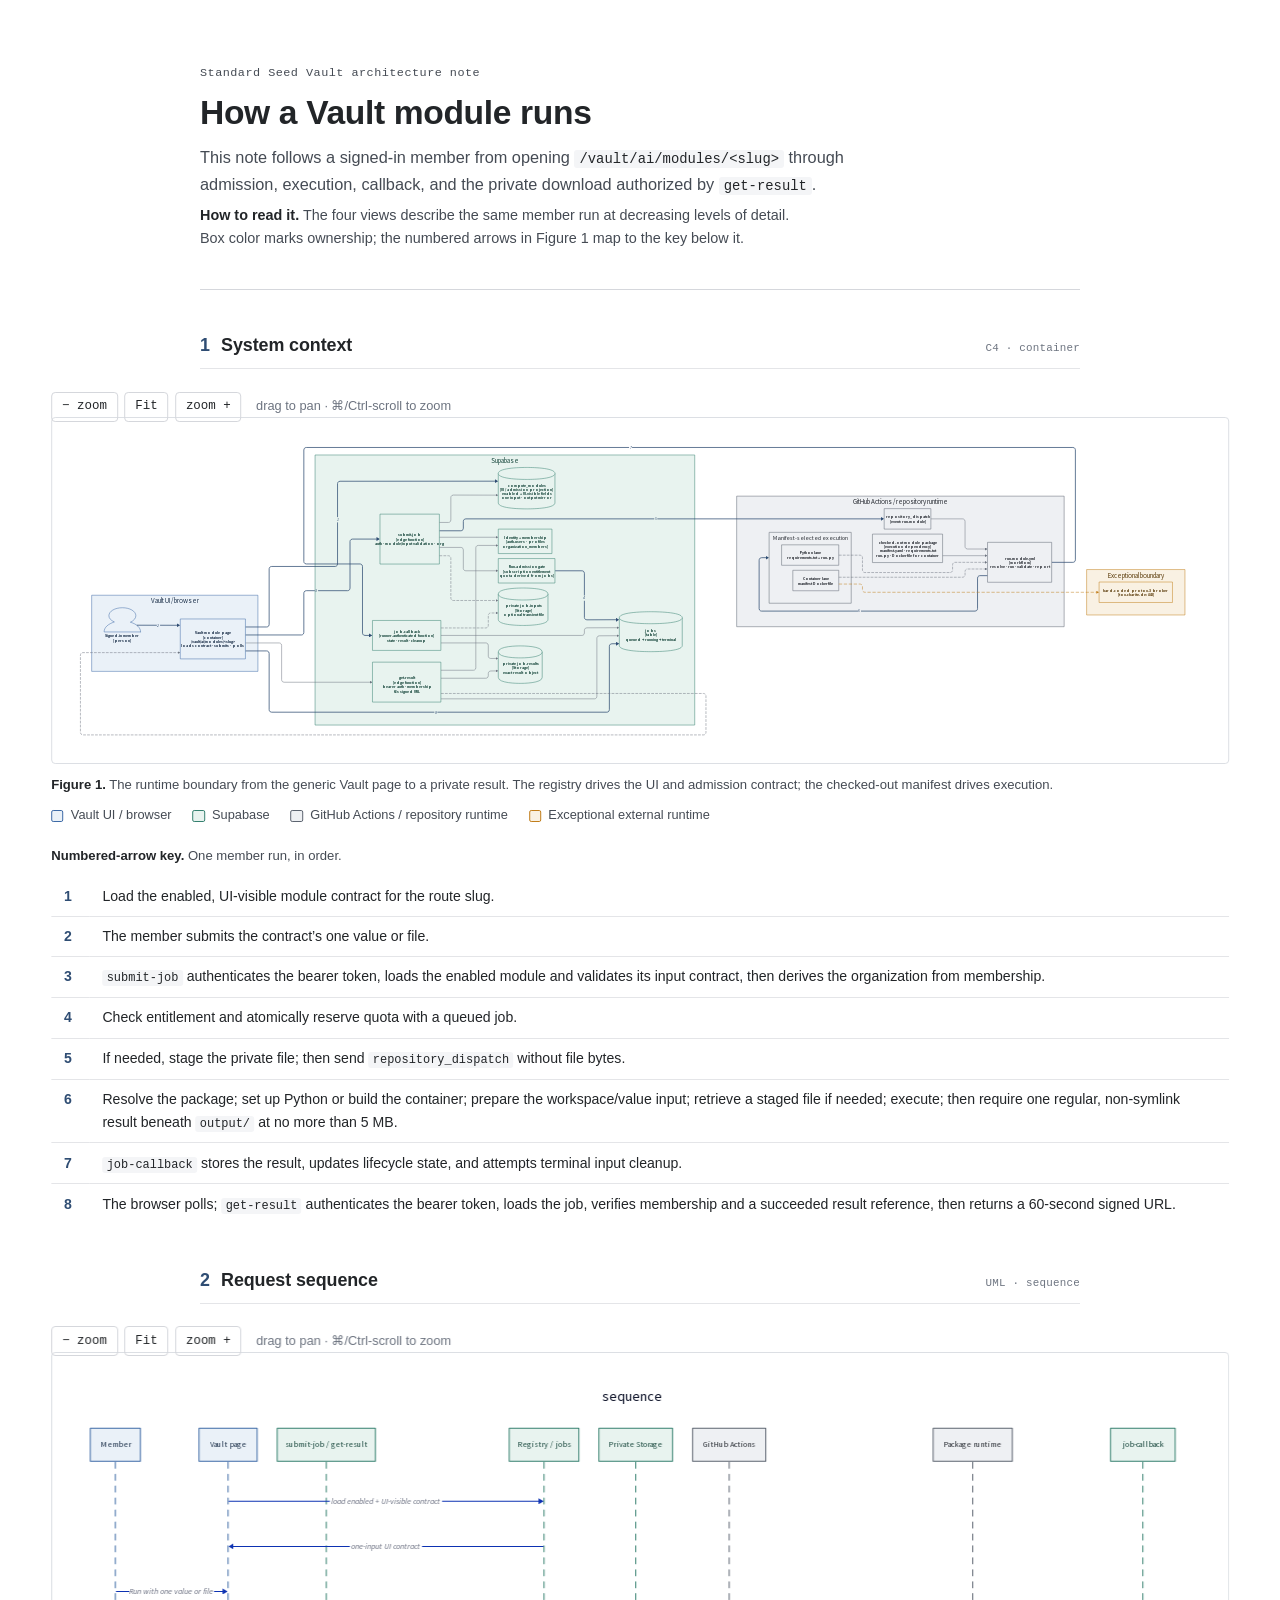
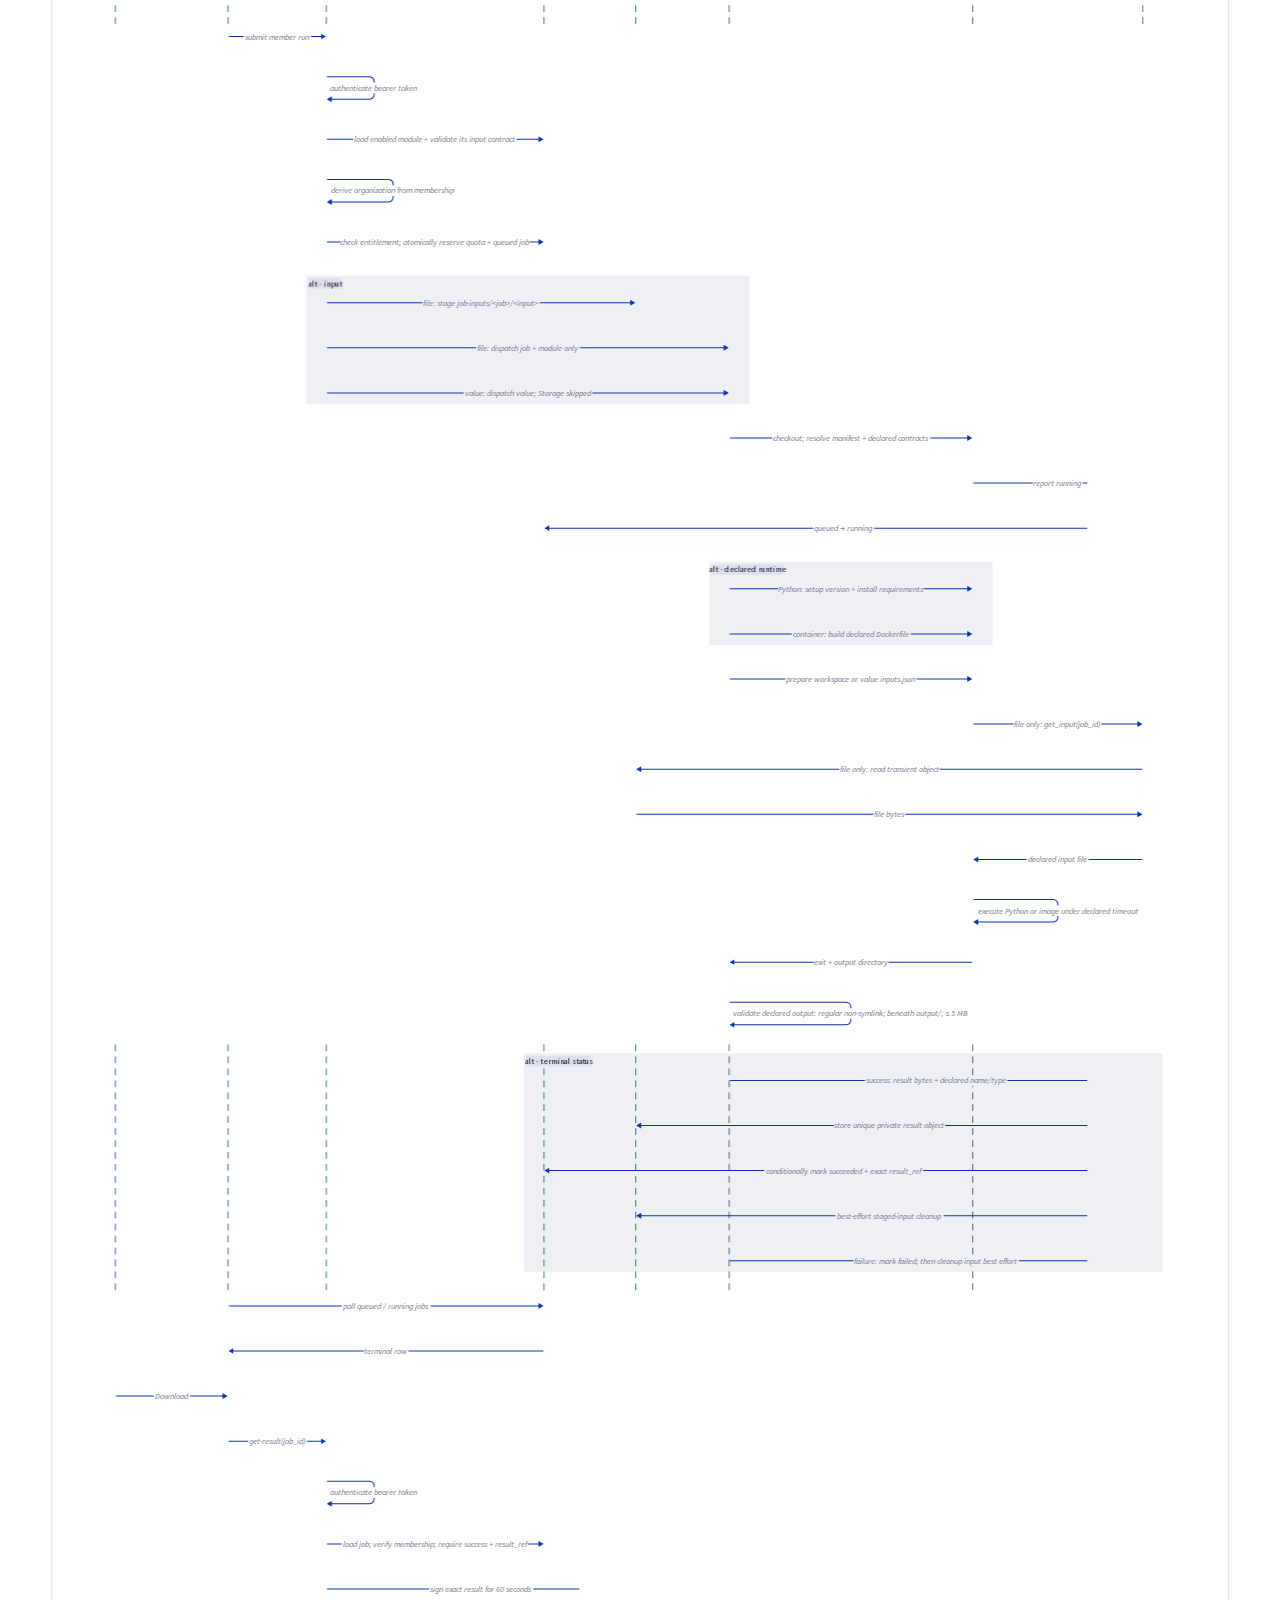
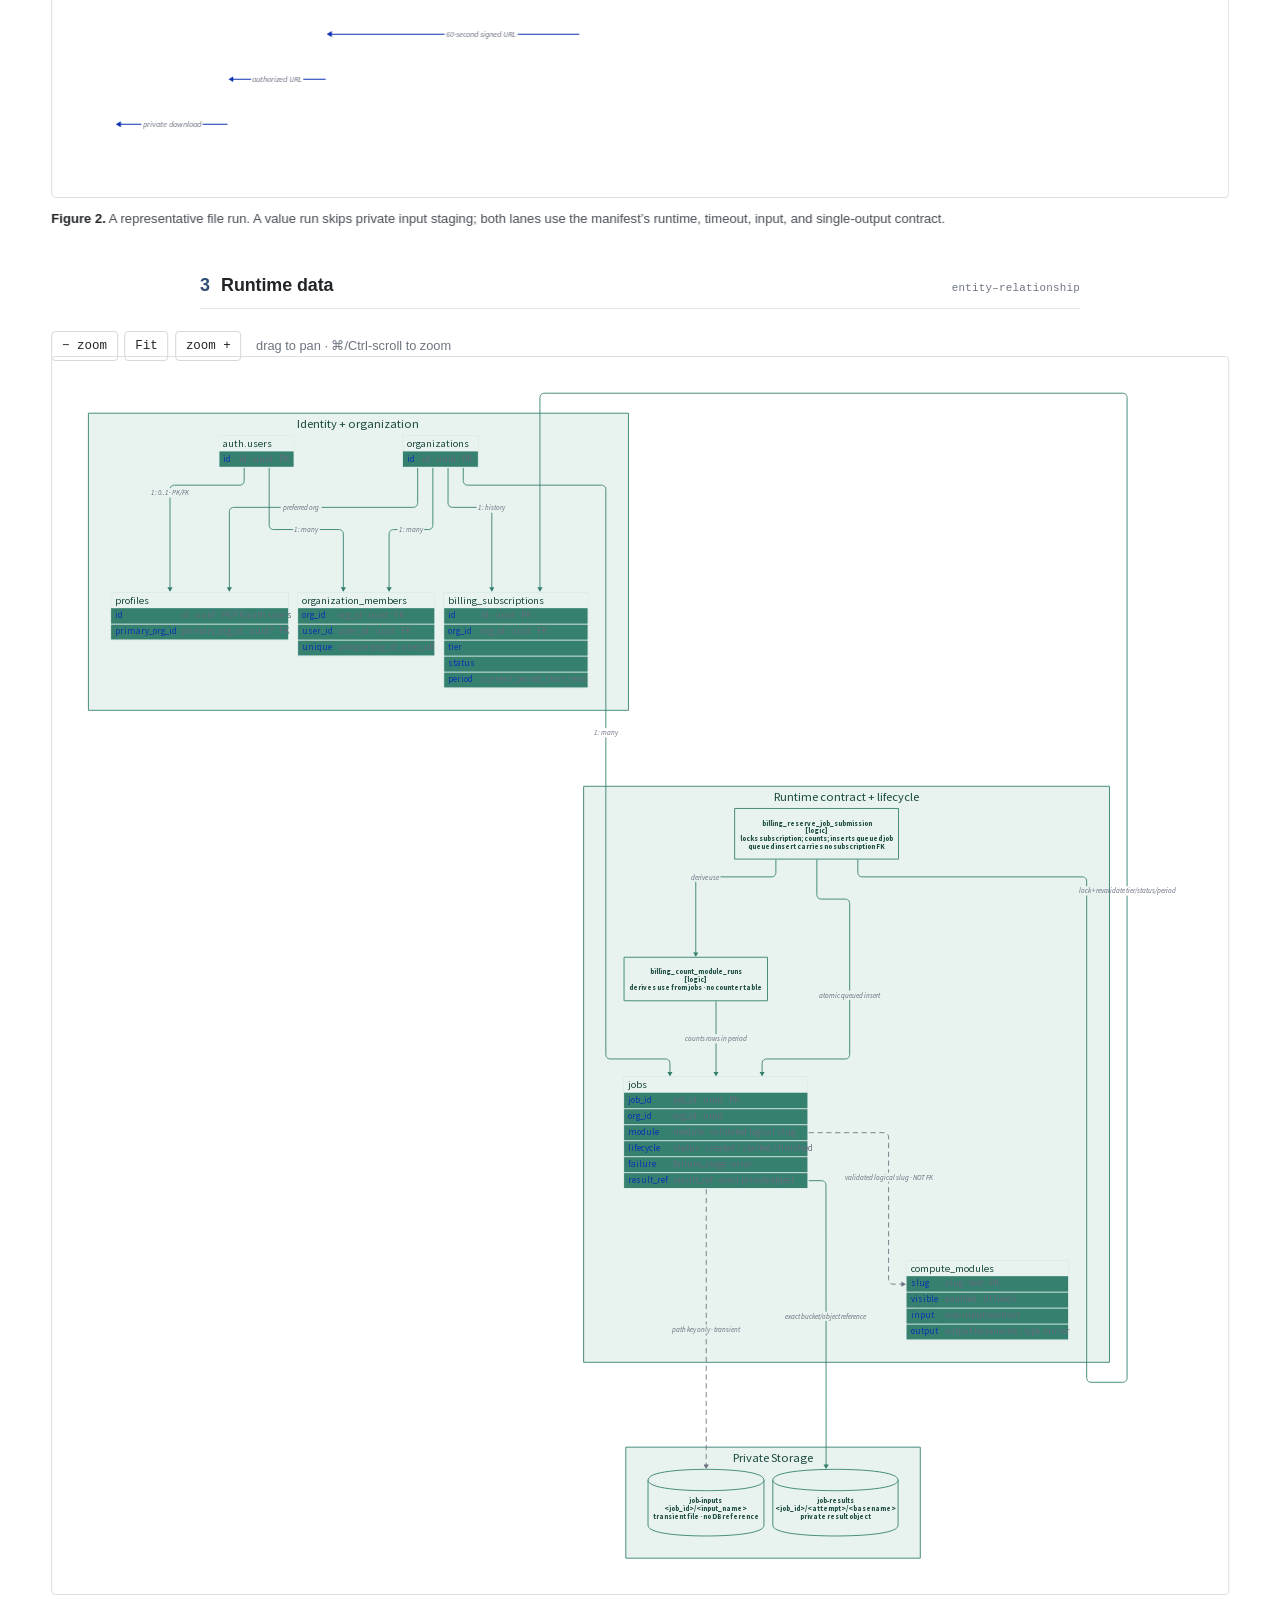
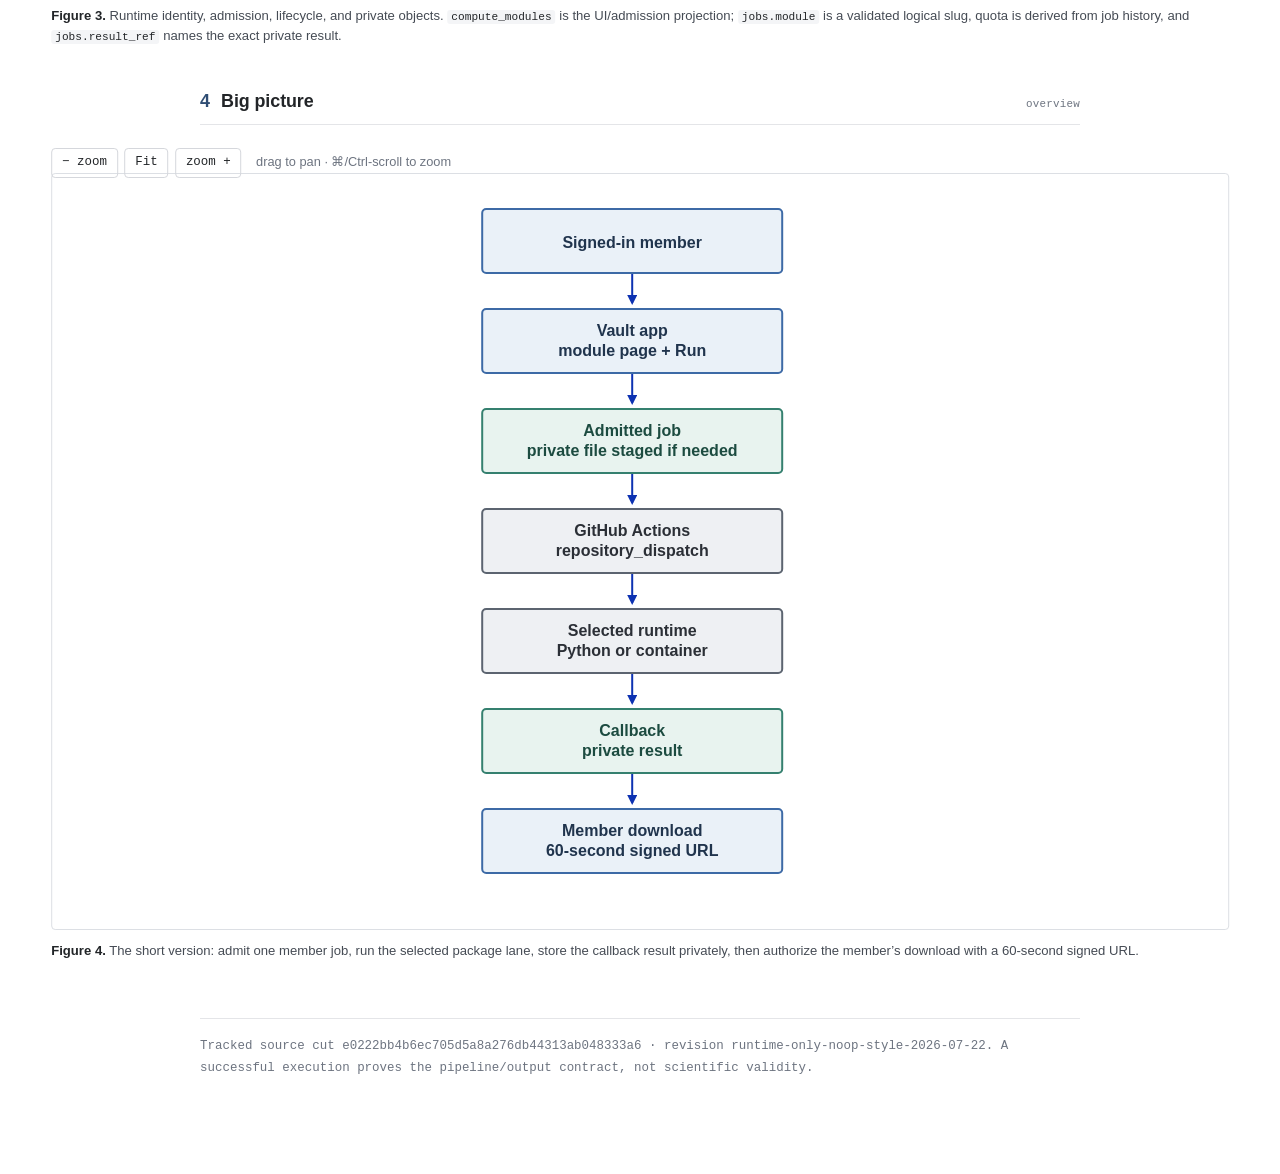
==== commit cf4fc0f6: "Correct Vault runtime diagrams" ====
--- a/index.html
+++ b/index.html
@@ -121,7 +121,7 @@
       display: block;
       max-width: none;
       height: auto;
-      margin: 0;
+      margin: 0 auto;
       user-select: none;
       -webkit-user-drag: none;
     }
@@ -405,7 +405,7 @@
 		.d2-416228884 .color-AA4{color:#EDF0FD;}
 		.d2-416228884 .color-AA5{color:#F7F8FE;}
 		.d2-416228884 .color-AB4{color:#EDF0FD;}
-		.d2-416228884 .color-AB5{color:#F7F8FE;}.appendix text.text{fill:#0A0F25}.md{--color-fg-default:#0A0F25;--color-fg-muted:#676C7E;--color-fg-subtle:#9499AB;--color-canvas-default:#FFFFFF;--color-canvas-subtle:#EEF1F8;--color-border-default:#0D32B2;--color-border-muted:#0D32B2;--color-neutral-muted:#EEF1F8;--color-accent-fg:#0D32B2;--color-accent-emphasis:#0D32B2;--color-attention-subtle:#676C7E;--color-danger-fg:red;}.sketch-overlay-B1{fill:url(#streaks-darker-d2-416228884);mix-blend-mode:lighten}.sketch-overlay-B2{fill:url(#streaks-darker-d2-416228884);mix-blend-mode:lighten}.sketch-overlay-B3{fill:url(#streaks-bright-d2-416228884);mix-blend-mode:darken}.sketch-overlay-B4{fill:url(#streaks-bright-d2-416228884);mix-blend-mode:darken}.sketch-overlay-B5{fill:url(#streaks-bright-d2-416228884);mix-blend-mode:darken}.sketch-overlay-B6{fill:url(#streaks-bright-d2-416228884);mix-blend-mode:darken}.sketch-overlay-AA2{fill:url(#streaks-dark-d2-416228884);mix-blend-mode:overlay}.sketch-overlay-AA4{fill:url(#streaks-bright-d2-416228884);mix-blend-mode:darken}.sketch-overlay-AA5{fill:url(#streaks-bright-d2-416228884);mix-blend-mode:darken}.sketch-overlay-AB4{fill:url(#streaks-bright-d2-416228884);mix-blend-mode:darken}.sketch-overlay-AB5{fill:url(#streaks-bright-d2-416228884);mix-blend-mode:darken}.sketch-overlay-N1{fill:url(#streaks-darker-d2-416228884);mix-blend-mode:lighten}.sketch-overlay-N2{fill:url(#streaks-dark-d2-416228884);mix-blend-mode:overlay}.sketch-overlay-N3{fill:url(#streaks-normal-d2-416228884);mix-blend-mode:color-burn}.sketch-overlay-N4{fill:url(#streaks-normal-d2-416228884);mix-blend-mode:color-burn}.sketch-overlay-N5{fill:url(#streaks-bright-d2-416228884);mix-blend-mode:darken}.sketch-overlay-N6{fill:url(#streaks-bright-d2-416228884);mix-blend-mode:darken}.sketch-overlay-N7{fill:url(#streaks-bright-d2-416228884);mix-blend-mode:darken}.light-code{display: block}.dark-code{display: none}}]]></style><g class="YnJvd3Nlcg== ui"><g class="shape" ><rect x="57.000000" y="615.000000" width="666.000000" height="305.000000" stroke="#3d6aa6" fill="#eaf1f8" style="stroke-width:2;" /></g><text x="390.000000" y="648.000000" fill="#20344d" class="text" style="text-anchor:middle;font-size:28px">Vault UI / browser</text></g><g class="c3VwYQ== supabase"><g class="shape" ><rect x="952.000000" y="53.000000" width="1521.000000" height="1082.000000" stroke="#35806f" fill="#e8f3ef" style="stroke-width:2;" /></g><text x="1712.500000" y="86.000000" fill="#1c4b40" class="text" style="text-anchor:middle;font-size:28px">Supabase</text></g><g class="cmVwbw== github"><g class="shape" ><rect x="2641.000000" y="218.000000" width="1312.000000" height="523.000000" stroke="#5c6470" fill="#eef0f3" style="stroke-width:2;" /></g><text x="3297.000000" y="251.000000" fill="#2b2f36" class="text" style="text-anchor:middle;font-size:28px">GitHub Actions / repository runtime</text></g><g class="b3V0c2lkZQ== external"><g class="shape" ><rect x="4043.000000" y="512.000000" width="394.000000" height="182.000000" stroke="#c17d1a" fill="#f9f1e3" style="stroke-width:2;" /></g><text x="4240.000000" y="545.000000" fill="#5e3f0e" class="text" style="text-anchor:middle;font-size:28px">Exceptional boundary</text></g><g class="YnJvd3Nlci5tZW1iZXI= ui"><g class="shape" ><path d="M 253 762 H 107 V 761 C 107 744 123 730 148 722 C 134 716 126 707 126 697 C 126 679 150 665 180 665 C 210 665 234 679 234 697 C 234 707 226 717 212 723 C 237 730 253 745 253 762 V 763 H 253 Z" stroke="#3d6aa6" fill="#eaf1f8" style="stroke-width:2;" /></g><text x="180.000000" y="783.000000" fill="#20344d" class="text-bold" style="text-anchor:middle;font-size:16px"><tspan x="180.000000" dy="0.000000">Signed-in member</tspan><tspan x="180.000000" dy="18.500000">[person]</tspan></text></g><g class="YnJvd3Nlci5wYWdl ui"><g class="shape" ><rect x="412.000000" y="710.000000" width="261.000000" height="160.000000" stroke="#3d6aa6" fill="#eaf1f8" style="stroke-width:2;" /></g><text x="542.500000" y="771.500000" fill="#20344d" class="text-bold" style="text-anchor:middle;font-size:16px"><tspan x="542.500000" dy="0.000000">Vault module page</tspan><tspan x="542.500000" dy="17.250000">[container]</tspan><tspan x="542.500000" dy="17.250000">/vault/ai/modules/&lt;slug&gt;</tspan><tspan x="542.500000" dy="17.250000">loads contract · submits · polls</tspan></text></g><g class="c3VwYS5yZWdpc3RyeQ== supabase"><g class="shape" ><path d="M 1686 127 C 1686 103 1788 103 1800 103 C 1811 103 1913 103 1913 127 V 245 C 1913 269 1811 269 1800 269 C 1788 269 1686 269 1686 245 V 127 Z" stroke="#35806f" fill="#e8f3ef" style="stroke-width:2;" /><path d="M 1686 127 C 1686 151 1788 151 1800 151 C 1811 151 1913 151 1913 127" stroke="#35806f" fill="#e8f3ef" style="stroke-width:2;" /></g><text x="1799.500000" y="179.500000" fill="#1c4b40" class="text-bold" style="text-anchor:middle;font-size:16px"><tspan x="1799.500000" dy="0.000000">compute_modules</tspan><tspan x="1799.500000" dy="17.250000">[runtime contract]</tspan><tspan x="1799.500000" dy="17.250000">enabled + UI-visible fields</tspan><tspan x="1799.500000" dy="17.250000">one input · output mirror</tspan></text></g><g class="c3VwYS5zdWJtaXQ= supabase"><g class="shape" ><rect x="1212.000000" y="290.000000" width="238.000000" height="200.000000" stroke="#35806f" fill="#e8f3ef" style="stroke-width:2;" /></g><text x="1331.000000" y="379.500000" fill="#1c4b40" class="text-bold" style="text-anchor:middle;font-size:16px"><tspan x="1331.000000" dy="0.000000">submit-job</tspan><tspan x="1331.000000" dy="17.666667">[edge function]</tspan><tspan x="1331.000000" dy="17.666667">auth · org · input validation</tspan></text></g><g class="c3VwYS5pZGVudGl0eQ== supabase"><g class="shape" ><rect x="1686.000000" y="350.000000" width="215.000000" height="98.000000" stroke="#35806f" fill="#e8f3ef" style="stroke-width:2;" /></g><text x="1793.500000" y="388.500000" fill="#1c4b40" class="text-bold" style="text-anchor:middle;font-size:16px"><tspan x="1793.500000" dy="0.000000">Identity + membership</tspan><tspan x="1793.500000" dy="17.666667">[auth.users · profiles</tspan><tspan x="1793.500000" dy="17.666667">organization_members]</tspan></text></g><g class="c3VwYS5nYXRl supabase"><g class="shape" ><rect x="1686.000000" y="468.000000" width="227.000000" height="98.000000" stroke="#35806f" fill="#e8f3ef" style="stroke-width:2;" /></g><text x="1799.500000" y="506.500000" fill="#1c4b40" class="text-bold" style="text-anchor:middle;font-size:16px"><tspan x="1799.500000" dy="0.000000">Run-admission gate</tspan><tspan x="1799.500000" dy="17.666667">[subscription entitlement</tspan><tspan x="1799.500000" dy="17.666667">quota derived from jobs]</tspan></text></g><g class="c3VwYS5qb2Jz supabase"><g class="shape" ><path d="M 2171 705 C 2171 681 2284 681 2297 681 C 2310 681 2423 681 2423 705 V 817 C 2423 841 2310 841 2297 841 C 2284 841 2171 841 2171 817 V 705 Z" stroke="#35806f" fill="#e8f3ef" style="stroke-width:2;" /><path d="M 2171 705 C 2171 729 2284 729 2297 729 C 2310 729 2423 729 2423 705" stroke="#35806f" fill="#e8f3ef" style="stroke-width:2;" /></g><text x="2297.000000" y="762.500000" fill="#1c4b40" class="text-bold" style="text-anchor:middle;font-size:16px"><tspan x="2297.000000" dy="0.000000">jobs</tspan><tspan x="2297.000000" dy="17.666667">[table]</tspan><tspan x="2297.000000" dy="17.666667">queued → running → terminal</tspan></text></g><g class="c3VwYS5pbnB1dHM= supabase"><g class="shape" ><path d="M 1686 610 C 1686 586 1776 586 1786 586 C 1795 586 1885 586 1885 610 V 712 C 1885 736 1795 736 1786 736 C 1776 736 1686 736 1686 712 V 610 Z" stroke="#35806f" fill="#e8f3ef" style="stroke-width:2;" /><path d="M 1686 610 C 1686 634 1776 634 1786 634 C 1795 634 1885 634 1885 610" stroke="#35806f" fill="#e8f3ef" style="stroke-width:2;" /></g><text x="1785.500000" y="662.500000" fill="#1c4b40" class="text-bold" style="text-anchor:middle;font-size:16px"><tspan x="1785.500000" dy="0.000000">private job-inputs</tspan><tspan x="1785.500000" dy="17.666667">[Storage]</tspan><tspan x="1785.500000" dy="17.666667">optional transient file</tspan></text></g><g class="c3VwYS5jYWxsYmFjaw== supabase"><g class="shape" ><rect x="1182.000000" y="716.000000" width="274.000000" height="120.000000" stroke="#35806f" fill="#e8f3ef" style="stroke-width:2;" /></g><text x="1319.000000" y="765.500000" fill="#1c4b40" class="text-bold" style="text-anchor:middle;font-size:16px"><tspan x="1319.000000" dy="0.000000">job-callback</tspan><tspan x="1319.000000" dy="17.666667">[runner-authenticated function]</tspan><tspan x="1319.000000" dy="17.666667">state · result · cleanup</tspan></text></g><g class="c3VwYS5yZXN1bHRz supabase"><g class="shape" ><path d="M 1686 842 C 1686 818 1765 818 1774 818 C 1783 818 1862 818 1862 842 V 944 C 1862 968 1783 968 1774 968 C 1765 968 1686 968 1686 944 V 842 Z" stroke="#35806f" fill="#e8f3ef" style="stroke-width:2;" /><path d="M 1686 842 C 1686 866 1765 866 1774 866 C 1783 866 1862 866 1862 842" stroke="#35806f" fill="#e8f3ef" style="stroke-width:2;" /></g><text x="1774.000000" y="894.500000" fill="#1c4b40" class="text-bold" style="text-anchor:middle;font-size:16px"><tspan x="1774.000000" dy="0.000000">private job-results</tspan><tspan x="1774.000000" dy="17.666667">[Storage]</tspan><tspan x="1774.000000" dy="17.666667">exact result object</tspan></text></g><g class="c3VwYS5nZXRyZXN1bHQ= supabase"><g class="shape" ><rect x="1182.000000" y="883.000000" width="274.000000" height="160.000000" stroke="#35806f" fill="#e8f3ef" style="stroke-width:2;" /></g><text x="1319.000000" y="952.500000" fill="#1c4b40" class="text-bold" style="text-anchor:middle;font-size:16px"><tspan x="1319.000000" dy="0.000000">get-result</tspan><tspan x="1319.000000" dy="17.666667">[edge function]</tspan><tspan x="1319.000000" dy="17.666667">membership-check + signed URL</tspan></text></g><g class="cmVwby5kaXNwYXRjaA== github"><g class="shape" ><rect x="3232.000000" y="268.000000" width="187.000000" height="82.000000" stroke="#5c6470" fill="#eef0f3" style="stroke-width:2;" /></g><text x="3325.500000" y="306.500000" fill="#2b2f36" class="text-bold" style="text-anchor:middle;font-size:16px"><tspan x="3325.500000" dy="0.000000">repository_dispatch</tspan><tspan x="3325.500000" dy="18.500000">[event: run-module]</tspan></text></g><g class="cmVwby53b3JrZmxvdw== github"><g class="shape" ><rect x="3646.000000" y="403.000000" width="257.000000" height="160.000000" stroke="#5c6470" fill="#eef0f3" style="stroke-width:2;" /></g><text x="3774.500000" y="472.500000" fill="#2b2f36" class="text-bold" style="text-anchor:middle;font-size:16px"><tspan x="3774.500000" dy="0.000000">run-module.yml</tspan><tspan x="3774.500000" dy="17.666667">[workflow]</tspan><tspan x="3774.500000" dy="17.666667">resolve · run · validate · report</tspan></text></g><g class="cmVwby5wYWNrYWdl github"><g class="shape" ><rect x="3185.000000" y="370.000000" width="281.000000" height="114.000000" stroke="#5c6470" fill="#eef0f3" style="stroke-width:2;" /></g><text x="3325.500000" y="408.500000" fill="#2b2f36" class="text-bold" style="text-anchor:middle;font-size:16px"><tspan x="3325.500000" dy="0.000000">checked-out module package</tspan><tspan x="3325.500000" dy="17.250000">[execution dependency]</tspan><tspan x="3325.500000" dy="17.250000">manifest.yaml · requirements.txt</tspan><tspan x="3325.500000" dy="17.250000">run.py · Dockerfile for container</tspan></text></g><g class="cmVwby5sYW5lcw== github"><g class="shape" ><rect x="2771.000000" y="363.000000" width="329.000000" height="284.000000" stroke="#5c6470" fill="#eef0f3" style="stroke-width:2;" /></g><text x="2935.500000" y="392.000000" fill="#2b2f36" class="text" style="text-anchor:middle;font-size:24px">Manifest-selected execution</text></g><g class="b3V0c2lkZS5leHBsaWNpdA== external"><g class="shape" ><rect x="4093.000000" y="562.000000" width="294.000000" height="82.000000" stroke="#c17d1a" fill="#f9f1e3" style="stroke-width:2;" /></g><text x="4240.000000" y="600.500000" fill="#5e3f0e" class="text-bold" style="text-anchor:middle;font-size:16px"><tspan x="4240.000000" dy="0.000000">Explicit external runtime / provider</tspan><tspan x="4240.000000" dy="18.500000">[exceptional workflow path]</tspan></text></g><g class="cmVwby5sYW5lcy5weXRob24= github"><g class="shape" ><rect x="2821.000000" y="413.000000" width="229.000000" height="82.000000" stroke="#5c6470" fill="#eef0f3" style="stroke-width:2;" /></g><text x="2935.500000" y="451.500000" fill="#2b2f36" class="text-bold" style="text-anchor:middle;font-size:16px"><tspan x="2935.500000" dy="0.000000">Python lane</tspan><tspan x="2935.500000" dy="18.500000">requirements.txt + run.py</tspan></text></g><g class="cmVwby5sYW5lcy5jb250YWluZXI= github"><g class="shape" ><rect x="2866.000000" y="515.000000" width="184.000000" height="82.000000" stroke="#5c6470" fill="#eef0f3" style="stroke-width:2;" /></g><text x="2958.000000" y="553.500000" fill="#2b2f36" class="text-bold" style="text-anchor:middle;font-size:16px"><tspan x="2958.000000" dy="0.000000">Container lane</tspan><tspan x="2958.000000" dy="18.500000">manifest Dockerfile</tspan></text></g><g class="KGJyb3dzZXIucGFnZSAtJmd0OyBzdXBhLnJlZ2lzdHJ5KVswXQ=="><marker id="mk-d2-416228884-317748215" markerWidth="13.000000" markerHeight="16.000000" refX="8.500000" refY="8.000000" viewBox="0.000000 0.000000 13.000000 16.000000" orient="auto" markerUnits="userSpaceOnUse"> <polygon points="0.000000,0.000000 13.000000,8.000000 0.000000,16.000000" fill="#2f4d73" class="connection" stroke-width="3" /> </marker><path d="M 675.500000 742.083008 L 758.000000 742.083008 S 768.000000 742.083008 768.000000 732.083008 L 768.000000 509.665985 S 768.000000 499.665985 778.000000 499.665985 L 1032.000000 499.665985 S 1042.000000 499.665985 1042.000000 489.665985 L 1042.000000 168.332993 S 1042.000000 158.332993 1051.999999 158.327822 L 1680.500001 158.002844" stroke="#2f4d73" fill="none" class="connection" style="stroke-width:3;" marker-end="url(#mk-d2-416228884-317748215)" mask="url(#d2-416228884)" /><text x="1042.500000" y="318.000000" fill="#2f4d73" class="text-italic" style="text-anchor:middle;font-size:16px">1</text></g><g class="YnJvd3Nlci4obWVtYmVyIC0mZ3Q7IHBhZ2UpWzBd"><path d="M 239.499995 735.004757 L 406.500010 735.322542" stroke="#2f4d73" fill="none" class="connection" style="stroke-width:3;" marker-end="url(#mk-d2-416228884-317748215)" mask="url(#d2-416228884)" /><text x="324.500000" y="741.000000" fill="#2f4d73" class="text-italic" style="text-anchor:middle;font-size:16px">2</text></g><g class="KGJyb3dzZXIucGFnZSAtJmd0OyBzdXBhLnN1Ym1pdClbMF0="><path d="M 675.500000 774.083008 L 897.000000 774.083008 S 907.000000 774.083008 907.000000 764.083008 L 907.000000 606.666016 S 907.000000 596.666016 917.000000 596.666016 L 1082.000000 596.666016 S 1092.000000 596.666016 1092.000000 586.666016 L 1092.000000 400.000000 S 1092.000000 390.000000 1102.000000 390.000000 L 1206.500000 390.000000" stroke="#2f4d73" fill="none" class="connection" style="stroke-width:3;" marker-end="url(#mk-d2-416228884-317748215)" mask="url(#d2-416228884)" /><text x="957.500000" y="602.000000" fill="#2f4d73" class="text-italic" style="text-anchor:middle;font-size:16px">3</text></g><g class="c3VwYS4oc3VibWl0IC0mZ3Q7IGlkZW50aXR5KVswXQ=="><marker id="mk-d2-416228884-170217095" markerWidth="10.000000" markerHeight="12.000000" refX="7.000000" refY="6.000000" viewBox="0.000000 0.000000 10.000000 12.000000" orient="auto" markerUnits="userSpaceOnUse"> <polygon points="0.000000,0.000000 10.000000,6.000000 0.000000,12.000000" fill="#6d7480" class="connection" stroke-width="2" /> </marker><path d="M 1452.000000 382.665985 L 1682.000000 382.665985" stroke="#6d7480" fill="none" class="connection" style="stroke-width:2;" marker-end="url(#mk-d2-416228884-170217095)" mask="url(#d2-416228884)" /></g><g class="c3VwYS4oc3VibWl0IC0mZ3Q7IHJlZ2lzdHJ5KVswXQ=="><path d="M 1452.000000 323.333008 L 1486.000000 323.333008 S 1496.000000 323.333008 1496.000000 313.333008 L 1496.000000 223.666000 S 1496.000000 213.666000 1505.999985 213.683579 L 1682.000006 213.992968" stroke="#6d7480" fill="none" class="connection" style="stroke-width:2;" marker-end="url(#mk-d2-416228884-170217095)" mask="url(#d2-416228884)" /></g><g class="c3VwYS4oc3VibWl0IC0mZ3Q7IGdhdGUpWzBd"><path d="M 1452.000000 423.333008 L 1536.000000 423.333008 S 1546.000000 423.333008 1546.000000 433.333008 L 1546.000000 507.000000 S 1546.000000 517.000000 1556.000000 517.000000 L 1682.000000 517.000000" stroke="#6d7480" fill="none" class="connection" style="stroke-width:2;" marker-end="url(#mk-d2-416228884-170217095)" mask="url(#d2-416228884)" /></g><g class="c3VwYS4oZ2F0ZSAtJmd0OyBqb2JzKVswXQ=="><path d="M 1915.500000 517.000000 L 2021.000000 517.000000 S 2031.000000 517.000000 2031.000000 527.000000 L 2031.000000 703.500000 S 2031.000000 713.500000 2040.999936 713.464286 L 2165.500035 713.019643" stroke="#2f4d73" fill="none" class="connection" style="stroke-width:3;" marker-end="url(#mk-d2-416228884-317748215)" mask="url(#d2-416228884)" /><text x="2031.000000" y="632.000000" fill="#2f4d73" class="text-italic" style="text-anchor:middle;font-size:16px">4</text></g><g class="c3VwYS4oc3VibWl0IC0mZ3Q7IGlucHV0cylbMF0="><path d="M 1452.000000 456.665985 L 1486.000000 456.665985 S 1496.000000 456.665985 1496.000000 466.665985 L 1496.000000 626.000000 S 1496.000000 636.000000 1506.000000 636.000000 L 1682.000000 636.000000" stroke="#6d7480" fill="none" class="connection" style="stroke-width:2;stroke-dasharray:8.000000,7.892511;" marker-end="url(#mk-d2-416228884-170217095)" mask="url(#d2-416228884)" /></g><g class="KHN1cGEuc3VibWl0IC0mZ3Q7IHJlcG8uZGlzcGF0Y2gpWzBd"><path d="M 1452.500000 356.665985 L 1536.000000 356.665985 S 1546.000000 356.665985 1546.000000 346.665985 L 1546.000000 319.000000 S 1546.000000 309.000000 1556.000000 309.000000 L 3226.500000 309.000000" stroke="#2f4d73" fill="none" class="connection" style="stroke-width:3;" marker-end="url(#mk-d2-416228884-317748215)" mask="url(#d2-416228884)" /><text x="2317.000000" y="315.000000" fill="#2f4d73" class="text-italic" style="text-anchor:middle;font-size:16px">5</text></g><g class="cmVwby4oZGlzcGF0Y2ggLSZndDsgd29ya2Zsb3cpWzBd"><path d="M 3421.000000 309.000000 L 3546.000000 309.000000 S 3556.000000 309.000000 3556.000000 319.000000 L 3556.000000 419.833008 S 3556.000000 429.833008 3566.000000 429.833008 L 3642.000000 429.833008" stroke="#6d7480" fill="none" class="connection" style="stroke-width:2;" marker-end="url(#mk-d2-416228884-170217095)" mask="url(#d2-416228884)" /></g><g class="cmVwby4ocGFja2FnZSAtJmd0OyB3b3JrZmxvdylbMF0="><path d="M 3468.000000 456.500000 L 3642.000000 456.500000" stroke="#6d7480" fill="none" class="connection" style="stroke-width:2;" marker-end="url(#mk-d2-416228884-170217095)" mask="url(#d2-416228884)" /></g><g class="cmVwby4od29ya2Zsb3cgLSZndDsgbGFuZXMpWzBd"><path d="M 3643.500000 536.500000 L 3616.000000 536.500000 S 3606.000000 536.500000 3606.000000 546.500000 L 3606.000000 668.500000 S 3606.000000 678.500000 3596.000000 678.500000 L 2741.000000 678.500000 S 2731.000000 678.500000 2731.000000 668.500000 L 2731.000000 474.500000 S 2731.000000 464.500000 2741.000000 464.500000 L 2765.500000 464.500000" stroke="#2f4d73" fill="none" class="connection" style="stroke-width:3;" marker-end="url(#mk-d2-416228884-317748215)" mask="url(#d2-416228884)" /><text x="3133.000000" y="684.000000" fill="#2f4d73" class="text-italic" style="text-anchor:middle;font-size:16px">6</text></g><g class="cmVwby4obGFuZXMucHl0aG9uIC0mZ3Q7IHdvcmtmbG93KVswXQ=="><path d="M 3052.000000 454.500000 L 3135.000000 454.500000 S 3145.000000 454.500000 3145.000000 464.500000 L 3145.000000 514.000000 S 3145.000000 524.000000 3155.000000 524.000000 L 3496.000000 524.000000 S 3506.000000 524.000000 3506.000000 514.000000 L 3506.000000 493.165985 S 3506.000000 483.165985 3516.000000 483.165985 L 3642.000000 483.165985" stroke="#6d7480" fill="none" class="connection" style="stroke-width:2;stroke-dasharray:8.000000,7.892511;" marker-end="url(#mk-d2-416228884-170217095)" mask="url(#d2-416228884)" /></g><g class="cmVwby4obGFuZXMuY29udGFpbmVyIC0mZ3Q7IHdvcmtmbG93KVswXQ=="><path d="M 3052.000000 542.833008 L 3546.000000 542.833008 S 3556.000000 542.833008 3556.000000 532.833008 L 3556.000000 519.833008 S 3556.000000 509.833008 3566.000000 509.833008 L 3642.000000 509.833008" stroke="#6d7480" fill="none" class="connection" style="stroke-width:2;stroke-dasharray:8.000000,7.892511;" marker-end="url(#mk-d2-416228884-170217095)" mask="url(#d2-416228884)" /></g><g class="KHJlcG8ubGFuZXMuY29udGFpbmVyIC0mZ3Q7IG91dHNpZGUuZXhwbGljaXQpWzBd"><marker id="mk-d2-416228884-1053077475" markerWidth="10.000000" markerHeight="12.000000" refX="7.000000" refY="6.000000" viewBox="0.000000 0.000000 10.000000 12.000000" orient="auto" markerUnits="userSpaceOnUse"> <polygon points="0.000000,0.000000 10.000000,6.000000 0.000000,12.000000" fill="#c17d1a" class="connection" stroke-width="2" /> </marker><path d="M 3052.000000 570.166016 L 3135.000000 570.166016 S 3145.000000 570.166016 3145.000000 580.166016 L 3145.000000 593.166016 S 3145.000000 603.166016 3155.000000 603.166016 L 4089.000000 603.166016" stroke="#c17d1a" fill="none" class="connection" style="stroke-width:2;stroke-dasharray:10.000000,9.865639;" marker-end="url(#mk-d2-416228884-1053077475)" mask="url(#d2-416228884)" /></g><g class="KHJlcG8ud29ya2Zsb3cgLSZndDsgc3VwYS5jYWxsYmFjaylbMF0="><path d="M 3905.500000 483.165985 L 3988.000000 483.165985 S 3998.000000 483.165985 3998.000000 473.165985 L 3998.000000 33.000000 S 3998.000000 23.000000 3988.000000 23.000000 L 917.000000 23.000000 S 907.000000 23.000000 907.000000 33.000000 L 907.000000 479.665985 S 907.000000 489.665985 917.000000 489.665985 L 1132.000000 489.665985 S 1142.000000 489.665985 1142.000000 499.665985 L 1142.000000 766.000000 S 1142.000000 776.000000 1152.000000 776.000000 L 1176.500000 776.000000" stroke="#2f4d73" fill="none" class="connection" style="stroke-width:3;" marker-end="url(#mk-d2-416228884-317748215)" mask="url(#d2-416228884)" /><text x="2216.000000" y="29.000000" fill="#2f4d73" class="text-italic" style="text-anchor:middle;font-size:16px">7</text></g><g class="c3VwYS4oY2FsbGJhY2sgLSZndDsgam9icylbMF0="><path d="M 1458.000000 776.000000 L 2021.000000 776.000000 S 2031.000000 776.000000 2031.000000 766.000000 L 2031.000000 755.500000 S 2031.000000 745.500000 2040.999936 745.464286 L 2167.000026 745.014286" stroke="#6d7480" fill="none" class="connection" style="stroke-width:2;" marker-end="url(#mk-d2-416228884-170217095)" mask="url(#d2-416228884)" /></g><g class="c3VwYS4oY2FsbGJhY2sgLSZndDsgcmVzdWx0cylbMF0="><path d="M 1458.000000 806.000000 L 1636.000000 806.000000 S 1646.000000 806.000000 1646.000000 816.000000 L 1646.000000 858.500000 S 1646.000000 868.500000 1655.999219 868.375010 L 1682.000312 868.049996" stroke="#6d7480" fill="none" class="connection" style="stroke-width:2;" marker-end="url(#mk-d2-416228884-170217095)" mask="url(#d2-416228884)" /></g><g class="c3VwYS4oY2FsbGJhY2sgLSZndDsgaW5wdXRzKVswXQ=="><path d="M 1458.000000 746.000000 L 1636.000000 746.000000 S 1646.000000 746.000000 1646.000000 736.000000 L 1646.000000 696.000000 S 1646.000000 686.000000 1656.000000 686.000000 L 1682.000000 686.000000" stroke="#6d7480" fill="none" class="connection" style="stroke-width:2;stroke-dasharray:8.000000,7.892511;" marker-end="url(#mk-d2-416228884-170217095)" mask="url(#d2-416228884)" /></g><g class="KGJyb3dzZXIucGFnZSAtJmd0OyBzdXBhLmpvYnMpWzBd"><path d="M 675.500000 838.083008 L 758.000000 838.083008 S 768.000000 838.083008 768.000000 848.083008 L 768.000000 1073.500000 S 768.000000 1083.500000 778.000000 1083.500000 L 2121.000000 1083.500000 S 2131.000000 1083.500000 2131.000000 1073.500000 L 2131.000000 819.500000 S 2131.000000 809.500000 2140.999219 809.375010 L 2165.500430 809.068745" stroke="#2f4d73" fill="none" class="connection" style="stroke-width:3;" marker-end="url(#mk-d2-416228884-317748215)" mask="url(#d2-416228884)" /><text x="1436.000000" y="1089.000000" fill="#2f4d73" class="text-italic" style="text-anchor:middle;font-size:16px">8</text></g><g class="KGJyb3dzZXIucGFnZSAtJmd0OyBzdXBhLmdldHJlc3VsdClbMF0="><path d="M 675.000000 806.083008 L 808.000000 806.083008 S 818.000000 806.083008 818.000000 816.083008 L 818.000000 953.500000 S 818.000000 963.500000 828.000000 963.500000 L 1178.000000 963.500000" stroke="#6d7480" fill="none" class="connection" style="stroke-width:2;" marker-end="url(#mk-d2-416228884-170217095)" mask="url(#d2-416228884)" /></g><g class="c3VwYS4oZ2V0cmVzdWx0IC0mZ3Q7IGlkZW50aXR5KVswXQ=="><path d="M 1458.000000 915.500000 L 1586.000000 915.500000 S 1596.000000 915.500000 1596.000000 905.500000 L 1596.000000 425.333008 S 1596.000000 415.333008 1606.000000 415.333008 L 1682.000000 415.333008" stroke="#6d7480" fill="none" class="connection" style="stroke-width:2;" marker-end="url(#mk-d2-416228884-170217095)" mask="url(#d2-416228884)" /></g><g class="c3VwYS4oZ2V0cmVzdWx0IC0mZ3Q7IGpvYnMpWzBd"><path d="M 1458.000000 1030.000000 L 2071.000000 1030.000000 S 2081.000000 1030.000000 2081.000000 1020.000000 L 2081.000000 787.500000 S 2081.000000 777.500000 2090.999846 777.444445 L 2167.000062 777.022222" stroke="#6d7480" fill="none" class="connection" style="stroke-width:2;" marker-end="url(#mk-d2-416228884-170217095)" mask="url(#d2-416228884)" /></g><g class="c3VwYS4oZ2V0cmVzdWx0IC0mZ3Q7IHJlc3VsdHMpWzBd"><path d="M 1458.000000 947.500000 L 1636.000000 947.500000 S 1646.000000 947.500000 1646.000000 937.500000 L 1646.000000 928.500000 S 1646.000000 918.500000 1655.999219 918.375010 L 1682.000312 918.049996" stroke="#6d7480" fill="none" class="connection" style="stroke-width:2;" marker-end="url(#mk-d2-416228884-170217095)" mask="url(#d2-416228884)" /></g><g class="KHN1cGEuZ2V0cmVzdWx0IC0mZ3Q7IGJyb3dzZXIucGFnZSlbMF0="><path d="M 1458.000000 1008.500000 L 2508.000000 1008.500000 S 2518.000000 1008.500000 2518.000000 1018.500000 L 2518.000000 1164.500000 S 2518.000000 1174.500000 2508.000000 1174.500000 L 22.000000 1174.500000 S 12.000000 1174.500000 12.000000 1164.500000 L 12.000000 854.833008 S 12.000000 844.833008 22.000000 844.833008 L 408.000000 844.833008" stroke="#6d7480" fill="none" class="connection" style="stroke-width:2;stroke-dasharray:8.000000,7.892511;" marker-end="url(#mk-d2-416228884-170217095)" mask="url(#d2-416228884)" /></g><mask id="d2-416228884" maskUnits="userSpaceOnUse" x="-29" y="-27" width="4507" height="1243">
+		.d2-416228884 .color-AB5{color:#F7F8FE;}.appendix text.text{fill:#0A0F25}.md{--color-fg-default:#0A0F25;--color-fg-muted:#676C7E;--color-fg-subtle:#9499AB;--color-canvas-default:#FFFFFF;--color-canvas-subtle:#EEF1F8;--color-border-default:#0D32B2;--color-border-muted:#0D32B2;--color-neutral-muted:#EEF1F8;--color-accent-fg:#0D32B2;--color-accent-emphasis:#0D32B2;--color-attention-subtle:#676C7E;--color-danger-fg:red;}.sketch-overlay-B1{fill:url(#streaks-darker-d2-416228884);mix-blend-mode:lighten}.sketch-overlay-B2{fill:url(#streaks-darker-d2-416228884);mix-blend-mode:lighten}.sketch-overlay-B3{fill:url(#streaks-bright-d2-416228884);mix-blend-mode:darken}.sketch-overlay-B4{fill:url(#streaks-bright-d2-416228884);mix-blend-mode:darken}.sketch-overlay-B5{fill:url(#streaks-bright-d2-416228884);mix-blend-mode:darken}.sketch-overlay-B6{fill:url(#streaks-bright-d2-416228884);mix-blend-mode:darken}.sketch-overlay-AA2{fill:url(#streaks-dark-d2-416228884);mix-blend-mode:overlay}.sketch-overlay-AA4{fill:url(#streaks-bright-d2-416228884);mix-blend-mode:darken}.sketch-overlay-AA5{fill:url(#streaks-bright-d2-416228884);mix-blend-mode:darken}.sketch-overlay-AB4{fill:url(#streaks-bright-d2-416228884);mix-blend-mode:darken}.sketch-overlay-AB5{fill:url(#streaks-bright-d2-416228884);mix-blend-mode:darken}.sketch-overlay-N1{fill:url(#streaks-darker-d2-416228884);mix-blend-mode:lighten}.sketch-overlay-N2{fill:url(#streaks-dark-d2-416228884);mix-blend-mode:overlay}.sketch-overlay-N3{fill:url(#streaks-normal-d2-416228884);mix-blend-mode:color-burn}.sketch-overlay-N4{fill:url(#streaks-normal-d2-416228884);mix-blend-mode:color-burn}.sketch-overlay-N5{fill:url(#streaks-bright-d2-416228884);mix-blend-mode:darken}.sketch-overlay-N6{fill:url(#streaks-bright-d2-416228884);mix-blend-mode:darken}.sketch-overlay-N7{fill:url(#streaks-bright-d2-416228884);mix-blend-mode:darken}.light-code{display: block}.dark-code{display: none}}]]></style><g class="YnJvd3Nlcg== ui"><g class="shape" ><rect x="57.000000" y="615.000000" width="666.000000" height="305.000000" stroke="#3d6aa6" fill="#eaf1f8" style="stroke-width:2;" /></g><text x="390.000000" y="648.000000" fill="#20344d" class="text" style="text-anchor:middle;font-size:28px">Vault UI / browser</text></g><g class="c3VwYQ== supabase"><g class="shape" ><rect x="952.000000" y="53.000000" width="1521.000000" height="1082.000000" stroke="#35806f" fill="#e8f3ef" style="stroke-width:2;" /></g><text x="1712.500000" y="86.000000" fill="#1c4b40" class="text" style="text-anchor:middle;font-size:28px">Supabase</text></g><g class="cmVwbw== github"><g class="shape" ><rect x="2641.000000" y="218.000000" width="1312.000000" height="523.000000" stroke="#5c6470" fill="#eef0f3" style="stroke-width:2;" /></g><text x="3297.000000" y="251.000000" fill="#2b2f36" class="text" style="text-anchor:middle;font-size:28px">GitHub Actions / repository runtime</text></g><g class="b3V0c2lkZQ== external"><g class="shape" ><rect x="4043.000000" y="512.000000" width="394.000000" height="182.000000" stroke="#c17d1a" fill="#f9f1e3" style="stroke-width:2;" /></g><text x="4240.000000" y="545.000000" fill="#5e3f0e" class="text" style="text-anchor:middle;font-size:28px">Exceptional boundary</text></g><g class="YnJvd3Nlci5tZW1iZXI= ui"><g class="shape" ><path d="M 253 762 H 107 V 761 C 107 744 123 730 148 722 C 134 716 126 707 126 697 C 126 679 150 665 180 665 C 210 665 234 679 234 697 C 234 707 226 717 212 723 C 237 730 253 745 253 762 V 763 H 253 Z" stroke="#3d6aa6" fill="#eaf1f8" style="stroke-width:2;" /></g><text x="180.000000" y="783.000000" fill="#20344d" class="text-bold" style="text-anchor:middle;font-size:16px"><tspan x="180.000000" dy="0.000000">Signed-in member</tspan><tspan x="180.000000" dy="18.500000">[person]</tspan></text></g><g class="YnJvd3Nlci5wYWdl ui"><g class="shape" ><rect x="412.000000" y="710.000000" width="261.000000" height="160.000000" stroke="#3d6aa6" fill="#eaf1f8" style="stroke-width:2;" /></g><text x="542.500000" y="771.500000" fill="#20344d" class="text-bold" style="text-anchor:middle;font-size:16px"><tspan x="542.500000" dy="0.000000">Vault module page</tspan><tspan x="542.500000" dy="17.250000">[container]</tspan><tspan x="542.500000" dy="17.250000">/vault/ai/modules/&lt;slug&gt;</tspan><tspan x="542.500000" dy="17.250000">loads contract · submits · polls</tspan></text></g><g class="c3VwYS5yZWdpc3RyeQ== supabase"><g class="shape" ><path d="M 1686 127 C 1686 103 1788 103 1800 103 C 1811 103 1913 103 1913 127 V 245 C 1913 269 1811 269 1800 269 C 1788 269 1686 269 1686 245 V 127 Z" stroke="#35806f" fill="#e8f3ef" style="stroke-width:2;" /><path d="M 1686 127 C 1686 151 1788 151 1800 151 C 1811 151 1913 151 1913 127" stroke="#35806f" fill="#e8f3ef" style="stroke-width:2;" /></g><text x="1799.500000" y="179.500000" fill="#1c4b40" class="text-bold" style="text-anchor:middle;font-size:16px"><tspan x="1799.500000" dy="0.000000">compute_modules</tspan><tspan x="1799.500000" dy="17.250000">[UI / admission projection]</tspan><tspan x="1799.500000" dy="17.250000">enabled + UI-visible fields</tspan><tspan x="1799.500000" dy="17.250000">one input · output mirror</tspan></text></g><g class="c3VwYS5zdWJtaXQ= supabase"><g class="shape" ><rect x="1212.000000" y="290.000000" width="238.000000" height="200.000000" stroke="#35806f" fill="#e8f3ef" style="stroke-width:2;" /></g><text x="1331.000000" y="379.500000" fill="#1c4b40" class="text-bold" style="text-anchor:middle;font-size:16px"><tspan x="1331.000000" dy="0.000000">submit-job</tspan><tspan x="1331.000000" dy="17.666667">[edge function]</tspan><tspan x="1331.000000" dy="17.666667">auth · module/input validation · org</tspan></text></g><g class="c3VwYS5pZGVudGl0eQ== supabase"><g class="shape" ><rect x="1686.000000" y="350.000000" width="215.000000" height="98.000000" stroke="#35806f" fill="#e8f3ef" style="stroke-width:2;" /></g><text x="1793.500000" y="388.500000" fill="#1c4b40" class="text-bold" style="text-anchor:middle;font-size:16px"><tspan x="1793.500000" dy="0.000000">Identity + membership</tspan><tspan x="1793.500000" dy="17.666667">[auth.users · profiles</tspan><tspan x="1793.500000" dy="17.666667">organization_members]</tspan></text></g><g class="c3VwYS5nYXRl supabase"><g class="shape" ><rect x="1686.000000" y="468.000000" width="227.000000" height="98.000000" stroke="#35806f" fill="#e8f3ef" style="stroke-width:2;" /></g><text x="1799.500000" y="506.500000" fill="#1c4b40" class="text-bold" style="text-anchor:middle;font-size:16px"><tspan x="1799.500000" dy="0.000000">Run-admission gate</tspan><tspan x="1799.500000" dy="17.666667">[subscription entitlement</tspan><tspan x="1799.500000" dy="17.666667">quota derived from jobs]</tspan></text></g><g class="c3VwYS5qb2Jz supabase"><g class="shape" ><path d="M 2171 705 C 2171 681 2284 681 2297 681 C 2310 681 2423 681 2423 705 V 817 C 2423 841 2310 841 2297 841 C 2284 841 2171 841 2171 817 V 705 Z" stroke="#35806f" fill="#e8f3ef" style="stroke-width:2;" /><path d="M 2171 705 C 2171 729 2284 729 2297 729 C 2310 729 2423 729 2423 705" stroke="#35806f" fill="#e8f3ef" style="stroke-width:2;" /></g><text x="2297.000000" y="762.500000" fill="#1c4b40" class="text-bold" style="text-anchor:middle;font-size:16px"><tspan x="2297.000000" dy="0.000000">jobs</tspan><tspan x="2297.000000" dy="17.666667">[table]</tspan><tspan x="2297.000000" dy="17.666667">queued → running → terminal</tspan></text></g><g class="c3VwYS5pbnB1dHM= supabase"><g class="shape" ><path d="M 1686 610 C 1686 586 1776 586 1786 586 C 1795 586 1885 586 1885 610 V 712 C 1885 736 1795 736 1786 736 C 1776 736 1686 736 1686 712 V 610 Z" stroke="#35806f" fill="#e8f3ef" style="stroke-width:2;" /><path d="M 1686 610 C 1686 634 1776 634 1786 634 C 1795 634 1885 634 1885 610" stroke="#35806f" fill="#e8f3ef" style="stroke-width:2;" /></g><text x="1785.500000" y="662.500000" fill="#1c4b40" class="text-bold" style="text-anchor:middle;font-size:16px"><tspan x="1785.500000" dy="0.000000">private job-inputs</tspan><tspan x="1785.500000" dy="17.666667">[Storage]</tspan><tspan x="1785.500000" dy="17.666667">optional transient file</tspan></text></g><g class="c3VwYS5jYWxsYmFjaw== supabase"><g class="shape" ><rect x="1182.000000" y="716.000000" width="274.000000" height="120.000000" stroke="#35806f" fill="#e8f3ef" style="stroke-width:2;" /></g><text x="1319.000000" y="765.500000" fill="#1c4b40" class="text-bold" style="text-anchor:middle;font-size:16px"><tspan x="1319.000000" dy="0.000000">job-callback</tspan><tspan x="1319.000000" dy="17.666667">[runner-authenticated function]</tspan><tspan x="1319.000000" dy="17.666667">state · result · cleanup</tspan></text></g><g class="c3VwYS5yZXN1bHRz supabase"><g class="shape" ><path d="M 1686 842 C 1686 818 1765 818 1774 818 C 1783 818 1862 818 1862 842 V 944 C 1862 968 1783 968 1774 968 C 1765 968 1686 968 1686 944 V 842 Z" stroke="#35806f" fill="#e8f3ef" style="stroke-width:2;" /><path d="M 1686 842 C 1686 866 1765 866 1774 866 C 1783 866 1862 866 1862 842" stroke="#35806f" fill="#e8f3ef" style="stroke-width:2;" /></g><text x="1774.000000" y="894.500000" fill="#1c4b40" class="text-bold" style="text-anchor:middle;font-size:16px"><tspan x="1774.000000" dy="0.000000">private job-results</tspan><tspan x="1774.000000" dy="17.666667">[Storage]</tspan><tspan x="1774.000000" dy="17.666667">exact result object</tspan></text></g><g class="c3VwYS5nZXRyZXN1bHQ= supabase"><g class="shape" ><rect x="1182.000000" y="883.000000" width="274.000000" height="160.000000" stroke="#35806f" fill="#e8f3ef" style="stroke-width:2;" /></g><text x="1319.000000" y="952.500000" fill="#1c4b40" class="text-bold" style="text-anchor:middle;font-size:16px"><tspan x="1319.000000" dy="0.000000">get-result</tspan><tspan x="1319.000000" dy="17.666667">[edge function]</tspan><tspan x="1319.000000" dy="17.666667">bearer auth · membership</tspan><tspan x="1319.000000" dy="17.666667">60s signed URL</tspan></text></g><g class="cmVwby5kaXNwYXRjaA== github"><g class="shape" ><rect x="3232.000000" y="268.000000" width="187.000000" height="82.000000" stroke="#5c6470" fill="#eef0f3" style="stroke-width:2;" /></g><text x="3325.500000" y="306.500000" fill="#2b2f36" class="text-bold" style="text-anchor:middle;font-size:16px"><tspan x="3325.500000" dy="0.000000">repository_dispatch</tspan><tspan x="3325.500000" dy="18.500000">[event: run-module]</tspan></text></g><g class="cmVwby53b3JrZmxvdw== github"><g class="shape" ><rect x="3646.000000" y="403.000000" width="257.000000" height="160.000000" stroke="#5c6470" fill="#eef0f3" style="stroke-width:2;" /></g><text x="3774.500000" y="472.500000" fill="#2b2f36" class="text-bold" style="text-anchor:middle;font-size:16px"><tspan x="3774.500000" dy="0.000000">run-module.yml</tspan><tspan x="3774.500000" dy="17.666667">[workflow]</tspan><tspan x="3774.500000" dy="17.666667">resolve · run · validate · report</tspan></text></g><g class="cmVwby5wYWNrYWdl github"><g class="shape" ><rect x="3185.000000" y="370.000000" width="281.000000" height="114.000000" stroke="#5c6470" fill="#eef0f3" style="stroke-width:2;" /></g><text x="3325.500000" y="408.500000" fill="#2b2f36" class="text-bold" style="text-anchor:middle;font-size:16px"><tspan x="3325.500000" dy="0.000000">checked-out module package</tspan><tspan x="3325.500000" dy="17.250000">[execution dependency]</tspan><tspan x="3325.500000" dy="17.250000">manifest.yaml · requirements.txt</tspan><tspan x="3325.500000" dy="17.250000">run.py · Dockerfile for container</tspan></text></g><g class="cmVwby5sYW5lcw== github"><g class="shape" ><rect x="2771.000000" y="363.000000" width="329.000000" height="284.000000" stroke="#5c6470" fill="#eef0f3" style="stroke-width:2;" /></g><text x="2935.500000" y="392.000000" fill="#2b2f36" class="text" style="text-anchor:middle;font-size:24px">Manifest-selected execution</text></g><g class="b3V0c2lkZS5leHBsaWNpdA== external"><g class="shape" ><rect x="4093.000000" y="562.000000" width="294.000000" height="82.000000" stroke="#c17d1a" fill="#f9f1e3" style="stroke-width:2;" /></g><text x="4240.000000" y="600.500000" fill="#5e3f0e" class="text-bold" style="text-anchor:middle;font-size:16px"><tspan x="4240.000000" dy="0.000000">hard-coded protox-3 broker</tspan><tspan x="4240.000000" dy="18.500000">[tox.charite.de:443]</tspan></text></g><g class="cmVwby5sYW5lcy5weXRob24= github"><g class="shape" ><rect x="2821.000000" y="413.000000" width="229.000000" height="82.000000" stroke="#5c6470" fill="#eef0f3" style="stroke-width:2;" /></g><text x="2935.500000" y="451.500000" fill="#2b2f36" class="text-bold" style="text-anchor:middle;font-size:16px"><tspan x="2935.500000" dy="0.000000">Python lane</tspan><tspan x="2935.500000" dy="18.500000">requirements.txt + run.py</tspan></text></g><g class="cmVwby5sYW5lcy5jb250YWluZXI= github"><g class="shape" ><rect x="2866.000000" y="515.000000" width="184.000000" height="82.000000" stroke="#5c6470" fill="#eef0f3" style="stroke-width:2;" /></g><text x="2958.000000" y="553.500000" fill="#2b2f36" class="text-bold" style="text-anchor:middle;font-size:16px"><tspan x="2958.000000" dy="0.000000">Container lane</tspan><tspan x="2958.000000" dy="18.500000">manifest Dockerfile</tspan></text></g><g class="KGJyb3dzZXIucGFnZSAtJmd0OyBzdXBhLnJlZ2lzdHJ5KVswXQ=="><marker id="mk-d2-416228884-317748215" markerWidth="13.000000" markerHeight="16.000000" refX="8.500000" refY="8.000000" viewBox="0.000000 0.000000 13.000000 16.000000" orient="auto" markerUnits="userSpaceOnUse"> <polygon points="0.000000,0.000000 13.000000,8.000000 0.000000,16.000000" fill="#2f4d73" class="connection" stroke-width="3" /> </marker><path d="M 675.500000 742.083008 L 758.000000 742.083008 S 768.000000 742.083008 768.000000 732.083008 L 768.000000 509.665985 S 768.000000 499.665985 778.000000 499.665985 L 1032.000000 499.665985 S 1042.000000 499.665985 1042.000000 489.665985 L 1042.000000 168.332993 S 1042.000000 158.332993 1051.999999 158.327822 L 1680.500001 158.002844" stroke="#2f4d73" fill="none" class="connection" style="stroke-width:3;" marker-end="url(#mk-d2-416228884-317748215)" mask="url(#d2-416228884)" /><text x="1042.500000" y="318.000000" fill="#2f4d73" class="text-italic" style="text-anchor:middle;font-size:16px">1</text></g><g class="YnJvd3Nlci4obWVtYmVyIC0mZ3Q7IHBhZ2UpWzBd"><path d="M 239.499995 735.004757 L 406.500010 735.322542" stroke="#2f4d73" fill="none" class="connection" style="stroke-width:3;" marker-end="url(#mk-d2-416228884-317748215)" mask="url(#d2-416228884)" /><text x="324.500000" y="741.000000" fill="#2f4d73" class="text-italic" style="text-anchor:middle;font-size:16px">2</text></g><g class="KGJyb3dzZXIucGFnZSAtJmd0OyBzdXBhLnN1Ym1pdClbMF0="><path d="M 675.500000 774.083008 L 897.000000 774.083008 S 907.000000 774.083008 907.000000 764.083008 L 907.000000 606.666016 S 907.000000 596.666016 917.000000 596.666016 L 1082.000000 596.666016 S 1092.000000 596.666016 1092.000000 586.666016 L 1092.000000 400.000000 S 1092.000000 390.000000 1102.000000 390.000000 L 1206.500000 390.000000" stroke="#2f4d73" fill="none" class="connection" style="stroke-width:3;" marker-end="url(#mk-d2-416228884-317748215)" mask="url(#d2-416228884)" /><text x="957.500000" y="602.000000" fill="#2f4d73" class="text-italic" style="text-anchor:middle;font-size:16px">3</text></g><g class="c3VwYS4oc3VibWl0IC0mZ3Q7IGlkZW50aXR5KVswXQ=="><marker id="mk-d2-416228884-170217095" markerWidth="10.000000" markerHeight="12.000000" refX="7.000000" refY="6.000000" viewBox="0.000000 0.000000 10.000000 12.000000" orient="auto" markerUnits="userSpaceOnUse"> <polygon points="0.000000,0.000000 10.000000,6.000000 0.000000,12.000000" fill="#6d7480" class="connection" stroke-width="2" /> </marker><path d="M 1452.000000 382.665985 L 1682.000000 382.665985" stroke="#6d7480" fill="none" class="connection" style="stroke-width:2;" marker-end="url(#mk-d2-416228884-170217095)" mask="url(#d2-416228884)" /></g><g class="c3VwYS4oc3VibWl0IC0mZ3Q7IHJlZ2lzdHJ5KVswXQ=="><path d="M 1452.000000 323.333008 L 1486.000000 323.333008 S 1496.000000 323.333008 1496.000000 313.333008 L 1496.000000 223.666000 S 1496.000000 213.666000 1505.999985 213.683579 L 1682.000006 213.992968" stroke="#6d7480" fill="none" class="connection" style="stroke-width:2;" marker-end="url(#mk-d2-416228884-170217095)" mask="url(#d2-416228884)" /></g><g class="c3VwYS4oc3VibWl0IC0mZ3Q7IGdhdGUpWzBd"><path d="M 1452.000000 423.333008 L 1536.000000 423.333008 S 1546.000000 423.333008 1546.000000 433.333008 L 1546.000000 507.000000 S 1546.000000 517.000000 1556.000000 517.000000 L 1682.000000 517.000000" stroke="#6d7480" fill="none" class="connection" style="stroke-width:2;" marker-end="url(#mk-d2-416228884-170217095)" mask="url(#d2-416228884)" /></g><g class="c3VwYS4oZ2F0ZSAtJmd0OyBqb2JzKVswXQ=="><path d="M 1915.500000 517.000000 L 2021.000000 517.000000 S 2031.000000 517.000000 2031.000000 527.000000 L 2031.000000 703.500000 S 2031.000000 713.500000 2040.999936 713.464286 L 2165.500035 713.019643" stroke="#2f4d73" fill="none" class="connection" style="stroke-width:3;" marker-end="url(#mk-d2-416228884-317748215)" mask="url(#d2-416228884)" /><text x="2031.000000" y="632.000000" fill="#2f4d73" class="text-italic" style="text-anchor:middle;font-size:16px">4</text></g><g class="c3VwYS4oc3VibWl0IC0mZ3Q7IGlucHV0cylbMF0="><path d="M 1452.000000 456.665985 L 1486.000000 456.665985 S 1496.000000 456.665985 1496.000000 466.665985 L 1496.000000 626.000000 S 1496.000000 636.000000 1506.000000 636.000000 L 1682.000000 636.000000" stroke="#6d7480" fill="none" class="connection" style="stroke-width:2;stroke-dasharray:8.000000,7.892511;" marker-end="url(#mk-d2-416228884-170217095)" mask="url(#d2-416228884)" /></g><g class="KHN1cGEuc3VibWl0IC0mZ3Q7IHJlcG8uZGlzcGF0Y2gpWzBd"><path d="M 1452.500000 356.665985 L 1536.000000 356.665985 S 1546.000000 356.665985 1546.000000 346.665985 L 1546.000000 319.000000 S 1546.000000 309.000000 1556.000000 309.000000 L 3226.500000 309.000000" stroke="#2f4d73" fill="none" class="connection" style="stroke-width:3;" marker-end="url(#mk-d2-416228884-317748215)" mask="url(#d2-416228884)" /><text x="2317.000000" y="315.000000" fill="#2f4d73" class="text-italic" style="text-anchor:middle;font-size:16px">5</text></g><g class="cmVwby4oZGlzcGF0Y2ggLSZndDsgd29ya2Zsb3cpWzBd"><path d="M 3421.000000 309.000000 L 3546.000000 309.000000 S 3556.000000 309.000000 3556.000000 319.000000 L 3556.000000 419.833008 S 3556.000000 429.833008 3566.000000 429.833008 L 3642.000000 429.833008" stroke="#6d7480" fill="none" class="connection" style="stroke-width:2;" marker-end="url(#mk-d2-416228884-170217095)" mask="url(#d2-416228884)" /></g><g class="cmVwby4ocGFja2FnZSAtJmd0OyB3b3JrZmxvdylbMF0="><path d="M 3468.000000 456.500000 L 3642.000000 456.500000" stroke="#6d7480" fill="none" class="connection" style="stroke-width:2;" marker-end="url(#mk-d2-416228884-170217095)" mask="url(#d2-416228884)" /></g><g class="cmVwby4od29ya2Zsb3cgLSZndDsgbGFuZXMpWzBd"><path d="M 3643.500000 536.500000 L 3616.000000 536.500000 S 3606.000000 536.500000 3606.000000 546.500000 L 3606.000000 668.500000 S 3606.000000 678.500000 3596.000000 678.500000 L 2741.000000 678.500000 S 2731.000000 678.500000 2731.000000 668.500000 L 2731.000000 474.500000 S 2731.000000 464.500000 2741.000000 464.500000 L 2765.500000 464.500000" stroke="#2f4d73" fill="none" class="connection" style="stroke-width:3;" marker-end="url(#mk-d2-416228884-317748215)" mask="url(#d2-416228884)" /><text x="3133.000000" y="684.000000" fill="#2f4d73" class="text-italic" style="text-anchor:middle;font-size:16px">6</text></g><g class="cmVwby4obGFuZXMucHl0aG9uIC0mZ3Q7IHdvcmtmbG93KVswXQ=="><path d="M 3052.000000 454.500000 L 3135.000000 454.500000 S 3145.000000 454.500000 3145.000000 464.500000 L 3145.000000 514.000000 S 3145.000000 524.000000 3155.000000 524.000000 L 3496.000000 524.000000 S 3506.000000 524.000000 3506.000000 514.000000 L 3506.000000 493.165985 S 3506.000000 483.165985 3516.000000 483.165985 L 3642.000000 483.165985" stroke="#6d7480" fill="none" class="connection" style="stroke-width:2;stroke-dasharray:8.000000,7.892511;" marker-end="url(#mk-d2-416228884-170217095)" mask="url(#d2-416228884)" /></g><g class="cmVwby4obGFuZXMuY29udGFpbmVyIC0mZ3Q7IHdvcmtmbG93KVswXQ=="><path d="M 3052.000000 542.833008 L 3546.000000 542.833008 S 3556.000000 542.833008 3556.000000 532.833008 L 3556.000000 519.833008 S 3556.000000 509.833008 3566.000000 509.833008 L 3642.000000 509.833008" stroke="#6d7480" fill="none" class="connection" style="stroke-width:2;stroke-dasharray:8.000000,7.892511;" marker-end="url(#mk-d2-416228884-170217095)" mask="url(#d2-416228884)" /></g><g class="KHJlcG8ubGFuZXMuY29udGFpbmVyIC0mZ3Q7IG91dHNpZGUuZXhwbGljaXQpWzBd"><marker id="mk-d2-416228884-1053077475" markerWidth="10.000000" markerHeight="12.000000" refX="7.000000" refY="6.000000" viewBox="0.000000 0.000000 10.000000 12.000000" orient="auto" markerUnits="userSpaceOnUse"> <polygon points="0.000000,0.000000 10.000000,6.000000 0.000000,12.000000" fill="#c17d1a" class="connection" stroke-width="2" /> </marker><path d="M 3052.000000 570.166016 L 3135.000000 570.166016 S 3145.000000 570.166016 3145.000000 580.166016 L 3145.000000 593.166016 S 3145.000000 603.166016 3155.000000 603.166016 L 4089.000000 603.166016" stroke="#c17d1a" fill="none" class="connection" style="stroke-width:2;stroke-dasharray:10.000000,9.865639;" marker-end="url(#mk-d2-416228884-1053077475)" mask="url(#d2-416228884)" /></g><g class="KHJlcG8ud29ya2Zsb3cgLSZndDsgc3VwYS5jYWxsYmFjaylbMF0="><path d="M 3905.500000 483.165985 L 3988.000000 483.165985 S 3998.000000 483.165985 3998.000000 473.165985 L 3998.000000 33.000000 S 3998.000000 23.000000 3988.000000 23.000000 L 917.000000 23.000000 S 907.000000 23.000000 907.000000 33.000000 L 907.000000 479.665985 S 907.000000 489.665985 917.000000 489.665985 L 1132.000000 489.665985 S 1142.000000 489.665985 1142.000000 499.665985 L 1142.000000 766.000000 S 1142.000000 776.000000 1152.000000 776.000000 L 1176.500000 776.000000" stroke="#2f4d73" fill="none" class="connection" style="stroke-width:3;" marker-end="url(#mk-d2-416228884-317748215)" mask="url(#d2-416228884)" /><text x="2216.000000" y="29.000000" fill="#2f4d73" class="text-italic" style="text-anchor:middle;font-size:16px">7</text></g><g class="c3VwYS4oY2FsbGJhY2sgLSZndDsgam9icylbMF0="><path d="M 1458.000000 776.000000 L 2021.000000 776.000000 S 2031.000000 776.000000 2031.000000 766.000000 L 2031.000000 755.500000 S 2031.000000 745.500000 2040.999936 745.464286 L 2167.000026 745.014286" stroke="#6d7480" fill="none" class="connection" style="stroke-width:2;" marker-end="url(#mk-d2-416228884-170217095)" mask="url(#d2-416228884)" /></g><g class="c3VwYS4oY2FsbGJhY2sgLSZndDsgcmVzdWx0cylbMF0="><path d="M 1458.000000 806.000000 L 1636.000000 806.000000 S 1646.000000 806.000000 1646.000000 816.000000 L 1646.000000 858.500000 S 1646.000000 868.500000 1655.999219 868.375010 L 1682.000312 868.049996" stroke="#6d7480" fill="none" class="connection" style="stroke-width:2;" marker-end="url(#mk-d2-416228884-170217095)" mask="url(#d2-416228884)" /></g><g class="c3VwYS4oY2FsbGJhY2sgLSZndDsgaW5wdXRzKVswXQ=="><path d="M 1458.000000 746.000000 L 1636.000000 746.000000 S 1646.000000 746.000000 1646.000000 736.000000 L 1646.000000 696.000000 S 1646.000000 686.000000 1656.000000 686.000000 L 1682.000000 686.000000" stroke="#6d7480" fill="none" class="connection" style="stroke-width:2;stroke-dasharray:8.000000,7.892511;" marker-end="url(#mk-d2-416228884-170217095)" mask="url(#d2-416228884)" /></g><g class="KGJyb3dzZXIucGFnZSAtJmd0OyBzdXBhLmpvYnMpWzBd"><path d="M 675.500000 838.083008 L 758.000000 838.083008 S 768.000000 838.083008 768.000000 848.083008 L 768.000000 1073.500000 S 768.000000 1083.500000 778.000000 1083.500000 L 2121.000000 1083.500000 S 2131.000000 1083.500000 2131.000000 1073.500000 L 2131.000000 819.500000 S 2131.000000 809.500000 2140.999219 809.375010 L 2165.500430 809.068745" stroke="#2f4d73" fill="none" class="connection" style="stroke-width:3;" marker-end="url(#mk-d2-416228884-317748215)" mask="url(#d2-416228884)" /><text x="1436.000000" y="1089.000000" fill="#2f4d73" class="text-italic" style="text-anchor:middle;font-size:16px">8</text></g><g class="KGJyb3dzZXIucGFnZSAtJmd0OyBzdXBhLmdldHJlc3VsdClbMF0="><path d="M 675.000000 806.083008 L 808.000000 806.083008 S 818.000000 806.083008 818.000000 816.083008 L 818.000000 953.500000 S 818.000000 963.500000 828.000000 963.500000 L 1178.000000 963.500000" stroke="#6d7480" fill="none" class="connection" style="stroke-width:2;" marker-end="url(#mk-d2-416228884-170217095)" mask="url(#d2-416228884)" /></g><g class="c3VwYS4oZ2V0cmVzdWx0IC0mZ3Q7IGlkZW50aXR5KVswXQ=="><path d="M 1458.000000 915.500000 L 1586.000000 915.500000 S 1596.000000 915.500000 1596.000000 905.500000 L 1596.000000 425.333008 S 1596.000000 415.333008 1606.000000 415.333008 L 1682.000000 415.333008" stroke="#6d7480" fill="none" class="connection" style="stroke-width:2;" marker-end="url(#mk-d2-416228884-170217095)" mask="url(#d2-416228884)" /></g><g class="c3VwYS4oZ2V0cmVzdWx0IC0mZ3Q7IGpvYnMpWzBd"><path d="M 1458.000000 1030.000000 L 2071.000000 1030.000000 S 2081.000000 1030.000000 2081.000000 1020.000000 L 2081.000000 787.500000 S 2081.000000 777.500000 2090.999846 777.444445 L 2167.000062 777.022222" stroke="#6d7480" fill="none" class="connection" style="stroke-width:2;" marker-end="url(#mk-d2-416228884-170217095)" mask="url(#d2-416228884)" /></g><g class="c3VwYS4oZ2V0cmVzdWx0IC0mZ3Q7IHJlc3VsdHMpWzBd"><path d="M 1458.000000 947.500000 L 1636.000000 947.500000 S 1646.000000 947.500000 1646.000000 937.500000 L 1646.000000 928.500000 S 1646.000000 918.500000 1655.999219 918.375010 L 1682.000312 918.049996" stroke="#6d7480" fill="none" class="connection" style="stroke-width:2;" marker-end="url(#mk-d2-416228884-170217095)" mask="url(#d2-416228884)" /></g><g class="KHN1cGEuZ2V0cmVzdWx0IC0mZ3Q7IGJyb3dzZXIucGFnZSlbMF0="><path d="M 1458.000000 1008.500000 L 2508.000000 1008.500000 S 2518.000000 1008.500000 2518.000000 1018.500000 L 2518.000000 1164.500000 S 2518.000000 1174.500000 2508.000000 1174.500000 L 22.000000 1174.500000 S 12.000000 1174.500000 12.000000 1164.500000 L 12.000000 854.833008 S 12.000000 844.833008 22.000000 844.833008 L 408.000000 844.833008" stroke="#6d7480" fill="none" class="connection" style="stroke-width:2;stroke-dasharray:8.000000,7.892511;" marker-end="url(#mk-d2-416228884-170217095)" mask="url(#d2-416228884)" /></g><mask id="d2-416228884" maskUnits="userSpaceOnUse" x="-29" y="-27" width="4507" height="1243">
 <rect x="-29" y="-27" width="4507" height="1243" fill="white"></rect>
 <rect x="1037.000000" y="302.000000" width="11" height="21" fill="black"></rect>
 <rect x="318.000000" y="725.000000" width="13" height="21" fill="black"></rect>
@@ -429,12 +429,12 @@
               <tbody>
                 <tr><td class="num">1</td><td>Load the enabled, UI-visible module contract for the route slug.</td></tr>
                 <tr><td class="num">2</td><td>The member submits the contract’s one value or file.</td></tr>
-                <tr><td class="num">3</td><td><code>submit-job</code> authenticates, derives the organization, and validates that input.</td></tr>
+                <tr><td class="num">3</td><td><code>submit-job</code> authenticates the bearer token, loads the enabled module and validates its input contract, then derives the organization from membership.</td></tr>
                 <tr><td class="num">4</td><td>Check entitlement and atomically reserve quota with a queued job.</td></tr>
                 <tr><td class="num">5</td><td>If needed, stage the private file; then send <code>repository_dispatch</code> without file bytes.</td></tr>
-                <tr><td class="num">6</td><td>Resolve the checked-out package and run its Python or container lane under the declared timeout.</td></tr>
+                <tr><td class="num">6</td><td>Resolve the package; set up Python or build the container; prepare the workspace/value input; retrieve a staged file if needed; execute; then require one regular, non-symlink result beneath <code>output/</code> at no more than 5 MB.</td></tr>
                 <tr><td class="num">7</td><td><code>job-callback</code> stores the result, updates lifecycle state, and attempts terminal input cleanup.</td></tr>
-                <tr><td class="num">8</td><td>The browser polls; <code>get-result</code> verifies job-organization membership and returns a 60-second signed URL.</td></tr>
+                <tr><td class="num">8</td><td>The browser polls; <code>get-result</code> authenticates the bearer token, loads the job, verifies membership and a succeeded result reference, then returns a 60-second signed URL.</td></tr>
               </tbody>
             </table>
           </div>
@@ -444,20 +444,20 @@
       <section id="request-sequence">
         <h2><span class="n">2</span><span class="t">Request sequence</span><span class="std">UML · sequence</span></h2>
         <figure id="figure-2" aria-labelledby="caption-2">
-          <div class="figbox wide" data-figure="2"><svg xmlns="http://www.w3.org/2000/svg" xmlns:xlink="http://www.w3.org/1999/xlink" data-d2-version="v0.7.1" preserveAspectRatio="xMinYMin meet" viewBox="0 0 2171 3624"><svg class="d2-1807910695 d2-svg" width="2171" height="3624" viewBox="-28 -28 2171 3624"><rect x="-28.000000" y="-28.000000" width="2171.000000" height="3624.000000" rx="0.000000" class=" fill-N7" stroke-width="0" /><style type="text/css"><![CDATA[
-.d2-1807910695 .text {
-	font-family: "d2-1807910695-font-regular";
+          <div class="figbox wide" data-figure="2"><svg xmlns="http://www.w3.org/2000/svg" xmlns:xlink="http://www.w3.org/1999/xlink" data-d2-version="v0.7.1" preserveAspectRatio="xMinYMin meet" viewBox="0 0 2245 4010"><svg class="d2-2607610569 d2-svg" width="2245" height="4010" viewBox="-28 -28 2245 4010"><rect x="-28.000000" y="-28.000000" width="2245.000000" height="4010.000000" rx="0.000000" fill="#FFFFFF" class=" fill-N7" stroke-width="0" /><style type="text/css"><![CDATA[
+.d2-2607610569 .text {
+	font-family: "d2-2607610569-font-regular";
 }
 @font-face {
-	font-family: d2-1807910695-font-regular;
-	src: url("[data-uri]");
-}
-.d2-1807910695 .text-italic {
-	font-family: "d2-1807910695-font-italic";
+	font-family: d2-2607610569-font-regular;
+	src: url("[data-uri]");
+}
+.d2-2607610569 .text-italic {
+	font-family: "d2-2607610569-font-italic";
 }
 @font-face {
-	font-family: d2-1807910695-font-italic;
-	src: url("[data-uri]");
+	font-family: d2-2607610569-font-italic;
+	src: url("[data-uri]");
 }]]></style><style type="text/css"><![CDATA[.shape {
   shape-rendering: geometricPrecision;
   stroke-linejoin: round;
@@ -471,186 +471,118 @@
   opacity: 0.5;
 }
 
-		.d2-1807910695 .fill-N1{fill:#0A0F25;}
-		.d2-1807910695 .fill-N2{fill:#676C7E;}
-		.d2-1807910695 .fill-N3{fill:#9499AB;}
-		.d2-1807910695 .fill-N4{fill:#CFD2DD;}
-		.d2-1807910695 .fill-N5{fill:#DEE1EB;}
-		.d2-1807910695 .fill-N6{fill:#EEF1F8;}
-		.d2-1807910695 .fill-N7{fill:#FFFFFF;}
-		.d2-1807910695 .fill-B1{fill:#0D32B2;}
-		.d2-1807910695 .fill-B2{fill:#0D32B2;}
-		.d2-1807910695 .fill-B3{fill:#E3E9FD;}
-		.d2-1807910695 .fill-B4{fill:#E3E9FD;}
-		.d2-1807910695 .fill-B5{fill:#EDF0FD;}
-		.d2-1807910695 .fill-B6{fill:#F7F8FE;}
-		.d2-1807910695 .fill-AA2{fill:#4A6FF3;}
-		.d2-1807910695 .fill-AA4{fill:#EDF0FD;}
-		.d2-1807910695 .fill-AA5{fill:#F7F8FE;}
-		.d2-1807910695 .fill-AB4{fill:#EDF0FD;}
-		.d2-1807910695 .fill-AB5{fill:#F7F8FE;}
-		.d2-1807910695 .stroke-N1{stroke:#0A0F25;}
-		.d2-1807910695 .stroke-N2{stroke:#676C7E;}
-		.d2-1807910695 .stroke-N3{stroke:#9499AB;}
-		.d2-1807910695 .stroke-N4{stroke:#CFD2DD;}
-		.d2-1807910695 .stroke-N5{stroke:#DEE1EB;}
-		.d2-1807910695 .stroke-N6{stroke:#EEF1F8;}
-		.d2-1807910695 .stroke-N7{stroke:#FFFFFF;}
-		.d2-1807910695 .stroke-B1{stroke:#0D32B2;}
-		.d2-1807910695 .stroke-B2{stroke:#0D32B2;}
-		.d2-1807910695 .stroke-B3{stroke:#E3E9FD;}
-		.d2-1807910695 .stroke-B4{stroke:#E3E9FD;}
-		.d2-1807910695 .stroke-B5{stroke:#EDF0FD;}
-		.d2-1807910695 .stroke-B6{stroke:#F7F8FE;}
-		.d2-1807910695 .stroke-AA2{stroke:#4A6FF3;}
-		.d2-1807910695 .stroke-AA4{stroke:#EDF0FD;}
-		.d2-1807910695 .stroke-AA5{stroke:#F7F8FE;}
-		.d2-1807910695 .stroke-AB4{stroke:#EDF0FD;}
-		.d2-1807910695 .stroke-AB5{stroke:#F7F8FE;}
-		.d2-1807910695 .background-color-N1{background-color:#0A0F25;}
-		.d2-1807910695 .background-color-N2{background-color:#676C7E;}
-		.d2-1807910695 .background-color-N3{background-color:#9499AB;}
-		.d2-1807910695 .background-color-N4{background-color:#CFD2DD;}
-		.d2-1807910695 .background-color-N5{background-color:#DEE1EB;}
-		.d2-1807910695 .background-color-N6{background-color:#EEF1F8;}
-		.d2-1807910695 .background-color-N7{background-color:#FFFFFF;}
-		.d2-1807910695 .background-color-B1{background-color:#0D32B2;}
-		.d2-1807910695 .background-color-B2{background-color:#0D32B2;}
-		.d2-1807910695 .background-color-B3{background-color:#E3E9FD;}
-		.d2-1807910695 .background-color-B4{background-color:#E3E9FD;}
-		.d2-1807910695 .background-color-B5{background-color:#EDF0FD;}
-		.d2-1807910695 .background-color-B6{background-color:#F7F8FE;}
-		.d2-1807910695 .background-color-AA2{background-color:#4A6FF3;}
-		.d2-1807910695 .background-color-AA4{background-color:#EDF0FD;}
-		.d2-1807910695 .background-color-AA5{background-color:#F7F8FE;}
-		.d2-1807910695 .background-color-AB4{background-color:#EDF0FD;}
-		.d2-1807910695 .background-color-AB5{background-color:#F7F8FE;}
-		.d2-1807910695 .color-N1{color:#0A0F25;}
-		.d2-1807910695 .color-N2{color:#676C7E;}
-		.d2-1807910695 .color-N3{color:#9499AB;}
-		.d2-1807910695 .color-N4{color:#CFD2DD;}
-		.d2-1807910695 .color-N5{color:#DEE1EB;}
-		.d2-1807910695 .color-N6{color:#EEF1F8;}
-		.d2-1807910695 .color-N7{color:#FFFFFF;}
-		.d2-1807910695 .color-B1{color:#0D32B2;}
-		.d2-1807910695 .color-B2{color:#0D32B2;}
-		.d2-1807910695 .color-B3{color:#E3E9FD;}
-		.d2-1807910695 .color-B4{color:#E3E9FD;}
-		.d2-1807910695 .color-B5{color:#EDF0FD;}
-		.d2-1807910695 .color-B6{color:#F7F8FE;}
-		.d2-1807910695 .color-AA2{color:#4A6FF3;}
-		.d2-1807910695 .color-AA4{color:#EDF0FD;}
-		.d2-1807910695 .color-AA5{color:#F7F8FE;}
-		.d2-1807910695 .color-AB4{color:#EDF0FD;}
-		.d2-1807910695 .color-AB5{color:#F7F8FE;}.appendix text.text{fill:#0A0F25}.md{--color-fg-default:#0A0F25;--color-fg-muted:#676C7E;--color-fg-subtle:#9499AB;--color-canvas-default:#FFFFFF;--color-canvas-subtle:#EEF1F8;--color-border-default:#0D32B2;--color-border-muted:#0D32B2;--color-neutral-muted:#EEF1F8;--color-accent-fg:#0D32B2;--color-accent-emphasis:#0D32B2;--color-attention-subtle:#676C7E;--color-danger-fg:red;}.sketch-overlay-B1{fill:url(#streaks-darker-d2-1807910695);mix-blend-mode:lighten}.sketch-overlay-B2{fill:url(#streaks-darker-d2-1807910695);mix-blend-mode:lighten}.sketch-overlay-B3{fill:url(#streaks-bright-d2-1807910695);mix-blend-mode:darken}.sketch-overlay-B4{fill:url(#streaks-bright-d2-1807910695);mix-blend-mode:darken}.sketch-overlay-B5{fill:url(#streaks-bright-d2-1807910695);mix-blend-mode:darken}.sketch-overlay-B6{fill:url(#streaks-bright-d2-1807910695);mix-blend-mode:darken}.sketch-overlay-AA2{fill:url(#streaks-dark-d2-1807910695);mix-blend-mode:overlay}.sketch-overlay-AA4{fill:url(#streaks-bright-d2-1807910695);mix-blend-mode:darken}.sketch-overlay-AA5{fill:url(#streaks-bright-d2-1807910695);mix-blend-mode:darken}.sketch-overlay-AB4{fill:url(#streaks-bright-d2-1807910695);mix-blend-mode:darken}.sketch-overlay-AB5{fill:url(#streaks-bright-d2-1807910695);mix-blend-mode:darken}.sketch-overlay-N1{fill:url(#streaks-darker-d2-1807910695);mix-blend-mode:lighten}.sketch-overlay-N2{fill:url(#streaks-dark-d2-1807910695);mix-blend-mode:overlay}.sketch-overlay-N3{fill:url(#streaks-normal-d2-1807910695);mix-blend-mode:color-burn}.sketch-overlay-N4{fill:url(#streaks-normal-d2-1807910695);mix-blend-mode:color-burn}.sketch-overlay-N5{fill:url(#streaks-bright-d2-1807910695);mix-blend-mode:darken}.sketch-overlay-N6{fill:url(#streaks-bright-d2-1807910695);mix-blend-mode:darken}.sketch-overlay-N7{fill:url(#streaks-bright-d2-1807910695);mix-blend-mode:darken}.light-code{display: block}.dark-code{display: none}@media screen and (prefers-color-scheme:dark){
-		.d2-1807910695 .fill-N1{fill:#0A0F25;}
-		.d2-1807910695 .fill-N2{fill:#676C7E;}
-		.d2-1807910695 .fill-N3{fill:#9499AB;}
-		.d2-1807910695 .fill-N4{fill:#CFD2DD;}
-		.d2-1807910695 .fill-N5{fill:#DEE1EB;}
-		.d2-1807910695 .fill-N6{fill:#EEF1F8;}
-		.d2-1807910695 .fill-N7{fill:#FFFFFF;}
-		.d2-1807910695 .fill-B1{fill:#0D32B2;}
-		.d2-1807910695 .fill-B2{fill:#0D32B2;}
-		.d2-1807910695 .fill-B3{fill:#E3E9FD;}
-		.d2-1807910695 .fill-B4{fill:#E3E9FD;}
-		.d2-1807910695 .fill-B5{fill:#EDF0FD;}
-		.d2-1807910695 .fill-B6{fill:#F7F8FE;}
-		.d2-1807910695 .fill-AA2{fill:#4A6FF3;}
-		.d2-1807910695 .fill-AA4{fill:#EDF0FD;}
-		.d2-1807910695 .fill-AA5{fill:#F7F8FE;}
-		.d2-1807910695 .fill-AB4{fill:#EDF0FD;}
-		.d2-1807910695 .fill-AB5{fill:#F7F8FE;}
-		.d2-1807910695 .stroke-N1{stroke:#0A0F25;}
-		.d2-1807910695 .stroke-N2{stroke:#676C7E;}
-		.d2-1807910695 .stroke-N3{stroke:#9499AB;}
-		.d2-1807910695 .stroke-N4{stroke:#CFD2DD;}
-		.d2-1807910695 .stroke-N5{stroke:#DEE1EB;}
-		.d2-1807910695 .stroke-N6{stroke:#EEF1F8;}
-		.d2-1807910695 .stroke-N7{stroke:#FFFFFF;}
-		.d2-1807910695 .stroke-B1{stroke:#0D32B2;}
-		.d2-1807910695 .stroke-B2{stroke:#0D32B2;}
-		.d2-1807910695 .stroke-B3{stroke:#E3E9FD;}
-		.d2-1807910695 .stroke-B4{stroke:#E3E9FD;}
-		.d2-1807910695 .stroke-B5{stroke:#EDF0FD;}
-		.d2-1807910695 .stroke-B6{stroke:#F7F8FE;}
-		.d2-1807910695 .stroke-AA2{stroke:#4A6FF3;}
-		.d2-1807910695 .stroke-AA4{stroke:#EDF0FD;}
-		.d2-1807910695 .stroke-AA5{stroke:#F7F8FE;}
-		.d2-1807910695 .stroke-AB4{stroke:#EDF0FD;}
-		.d2-1807910695 .stroke-AB5{stroke:#F7F8FE;}
-		.d2-1807910695 .background-color-N1{background-color:#0A0F25;}
-		.d2-1807910695 .background-color-N2{background-color:#676C7E;}
-		.d2-1807910695 .background-color-N3{background-color:#9499AB;}
-		.d2-1807910695 .background-color-N4{background-color:#CFD2DD;}
-		.d2-1807910695 .background-color-N5{background-color:#DEE1EB;}
-		.d2-1807910695 .background-color-N6{background-color:#EEF1F8;}
-		.d2-1807910695 .background-color-N7{background-color:#FFFFFF;}
-		.d2-1807910695 .background-color-B1{background-color:#0D32B2;}
-		.d2-1807910695 .background-color-B2{background-color:#0D32B2;}
-		.d2-1807910695 .background-color-B3{background-color:#E3E9FD;}
-		.d2-1807910695 .background-color-B4{background-color:#E3E9FD;}
-		.d2-1807910695 .background-color-B5{background-color:#EDF0FD;}
-		.d2-1807910695 .background-color-B6{background-color:#F7F8FE;}
-		.d2-1807910695 .background-color-AA2{background-color:#4A6FF3;}
-		.d2-1807910695 .background-color-AA4{background-color:#EDF0FD;}
-		.d2-1807910695 .background-color-AA5{background-color:#F7F8FE;}
-		.d2-1807910695 .background-color-AB4{background-color:#EDF0FD;}
-		.d2-1807910695 .background-color-AB5{background-color:#F7F8FE;}
-		.d2-1807910695 .color-N1{color:#0A0F25;}
-		.d2-1807910695 .color-N2{color:#676C7E;}
-		.d2-1807910695 .color-N3{color:#9499AB;}
-		.d2-1807910695 .color-N4{color:#CFD2DD;}
-		.d2-1807910695 .color-N5{color:#DEE1EB;}
-		.d2-1807910695 .color-N6{color:#EEF1F8;}
-		.d2-1807910695 .color-N7{color:#FFFFFF;}
-		.d2-1807910695 .color-B1{color:#0D32B2;}
-		.d2-1807910695 .color-B2{color:#0D32B2;}
-		.d2-1807910695 .color-B3{color:#E3E9FD;}
-		.d2-1807910695 .color-B4{color:#E3E9FD;}
-		.d2-1807910695 .color-B5{color:#EDF0FD;}
-		.d2-1807910695 .color-B6{color:#F7F8FE;}
-		.d2-1807910695 .color-AA2{color:#4A6FF3;}
-		.d2-1807910695 .color-AA4{color:#EDF0FD;}
-		.d2-1807910695 .color-AA5{color:#F7F8FE;}
-		.d2-1807910695 .color-AB4{color:#EDF0FD;}
-		.d2-1807910695 .color-AB5{color:#F7F8FE;}.appendix text.text{fill:#0A0F25}.md{--color-fg-default:#0A0F25;--color-fg-muted:#676C7E;--color-fg-subtle:#9499AB;--color-canvas-default:#FFFFFF;--color-canvas-subtle:#EEF1F8;--color-border-default:#0D32B2;--color-border-muted:#0D32B2;--color-neutral-muted:#EEF1F8;--color-accent-fg:#0D32B2;--color-accent-emphasis:#0D32B2;--color-attention-subtle:#676C7E;--color-danger-fg:red;}.sketch-overlay-B1{fill:url(#streaks-darker-d2-1807910695);mix-blend-mode:lighten}.sketch-overlay-B2{fill:url(#streaks-darker-d2-1807910695);mix-blend-mode:lighten}.sketch-overlay-B3{fill:url(#streaks-bright-d2-1807910695);mix-blend-mode:darken}.sketch-overlay-B4{fill:url(#streaks-bright-d2-1807910695);mix-blend-mode:darken}.sketch-overlay-B5{fill:url(#streaks-bright-d2-1807910695);mix-blend-mode:darken}.sketch-overlay-B6{fill:url(#streaks-bright-d2-1807910695);mix-blend-mode:darken}.sketch-overlay-AA2{fill:url(#streaks-dark-d2-1807910695);mix-blend-mode:overlay}.sketch-overlay-AA4{fill:url(#streaks-bright-d2-1807910695);mix-blend-mode:darken}.sketch-overlay-AA5{fill:url(#streaks-bright-d2-1807910695);mix-blend-mode:darken}.sketch-overlay-AB4{fill:url(#streaks-bright-d2-1807910695);mix-blend-mode:darken}.sketch-overlay-AB5{fill:url(#streaks-bright-d2-1807910695);mix-blend-mode:darken}.sketch-overlay-N1{fill:url(#streaks-darker-d2-1807910695);mix-blend-mode:lighten}.sketch-overlay-N2{fill:url(#streaks-dark-d2-1807910695);mix-blend-mode:overlay}.sketch-overlay-N3{fill:url(#streaks-normal-d2-1807910695);mix-blend-mode:color-burn}.sketch-overlay-N4{fill:url(#streaks-normal-d2-1807910695);mix-blend-mode:color-burn}.sketch-overlay-N5{fill:url(#streaks-bright-d2-1807910695);mix-blend-mode:darken}.sketch-overlay-N6{fill:url(#streaks-bright-d2-1807910695);mix-blend-mode:darken}.sketch-overlay-N7{fill:url(#streaks-bright-d2-1807910695);mix-blend-mode:darken}.light-code{display: block}.dark-code{display: none}}]]></style><g class="c2VxdWVuY2U="><g class="shape" ><rect x="12.000000" y="12.000000" width="2091.000000" height="3544.000000" class=" stroke-B1 fill-N7" style="stroke-width:0;" /></g><text x="1057.500000" y="45.000000" class="text fill-N1" style="text-anchor:middle;font-size:28px">sequence</text></g><g class="c2VxdWVuY2UubWVtYmVy"><g class="shape" ><rect x="24.000000" y="100.000000" width="100.000000" height="66.000000" stroke="#3d6aa6" fill="#eaf1f8" style="stroke-width:2;" /></g><text x="74.000000" y="138.500000" fill="#20344d" class="text" style="text-anchor:middle;font-size:16px">Member</text></g><g class="c2VxdWVuY2UucGFnZQ=="><g class="shape" ><rect x="241.000000" y="100.000000" width="116.000000" height="66.000000" stroke="#3d6aa6" fill="#eaf1f8" style="stroke-width:2;" /></g><text x="299.000000" y="138.500000" fill="#20344d" class="text" style="text-anchor:middle;font-size:16px">Vault page</text></g><g class="c2VxdWVuY2Uuc2VydmljZQ=="><g class="shape" ><rect x="397.000000" y="100.000000" width="196.000000" height="66.000000" stroke="#35806f" fill="#e8f3ef" style="stroke-width:2;" /></g><text x="495.000000" y="138.500000" fill="#1c4b40" class="text" style="text-anchor:middle;font-size:16px">submit-job / get-result</text></g><g class="c2VxdWVuY2UuZGF0YQ=="><g class="shape" ><rect x="860.000000" y="100.000000" width="139.000000" height="66.000000" stroke="#35806f" fill="#e8f3ef" style="stroke-width:2;" /></g><text x="929.500000" y="138.500000" fill="#1c4b40" class="text" style="text-anchor:middle;font-size:16px">Registry / jobs</text></g><g class="c2VxdWVuY2Uuc3RvcmFnZQ=="><g class="shape" ><rect x="1039.000000" y="100.000000" width="147.000000" height="66.000000" stroke="#35806f" fill="#e8f3ef" style="stroke-width:2;" /></g><text x="1112.500000" y="138.500000" fill="#1c4b40" class="text" style="text-anchor:middle;font-size:16px">Private Storage</text></g><g class="c2VxdWVuY2UuZ2hh"><g class="shape" ><rect x="1226.000000" y="100.000000" width="146.000000" height="66.000000" stroke="#5c6470" fill="#eef0f3" style="stroke-width:2;" /></g><text x="1299.000000" y="138.500000" fill="#2b2f36" class="text" style="text-anchor:middle;font-size:16px">GitHub Actions</text></g><g class="c2VxdWVuY2UucnVudGltZQ=="><g class="shape" ><rect x="1719.000000" y="100.000000" width="158.000000" height="66.000000" stroke="#5c6470" fill="#eef0f3" style="stroke-width:2;" /></g><text x="1798.000000" y="138.500000" fill="#2b2f36" class="text" style="text-anchor:middle;font-size:16px">Package runtime</text></g><g class="c2VxdWVuY2UuY2FsbGJhY2s="><g class="shape" ><rect x="1962.000000" y="100.000000" width="129.000000" height="66.000000" stroke="#35806f" fill="#e8f3ef" style="stroke-width:2;" /></g><text x="2026.500000" y="138.500000" fill="#1c4b40" class="text" style="text-anchor:middle;font-size:16px">job-callback</text></g><g class="KHNlcXVlbmNlLm1lbWJlciAtLSApWzBd"><path d="M 74.000000 168.000000 L 74.000000 3543.000000" stroke="#3d6aa6" fill="none" class="connection" style="stroke-width:2;stroke-dasharray:12.000000,11.838767;" mask="url(#d2-1807910695)" /></g><g class="KHNlcXVlbmNlLnBhZ2UgLS0gKVswXQ=="><path d="M 299.000000 168.000000 L 299.000000 3543.000000" stroke="#3d6aa6" fill="none" class="connection" style="stroke-width:2;stroke-dasharray:12.000000,11.838767;" mask="url(#d2-1807910695)" /></g><g class="KHNlcXVlbmNlLnNlcnZpY2UgLS0gKVswXQ=="><path d="M 495.000000 168.000000 L 495.000000 3543.000000" stroke="#35806f" fill="none" class="connection" style="stroke-width:2;stroke-dasharray:12.000000,11.838767;" mask="url(#d2-1807910695)" /></g><g class="KHNlcXVlbmNlLmRhdGEgLS0gKVswXQ=="><path d="M 929.500000 168.000000 L 929.500000 3543.000000" stroke="#35806f" fill="none" class="connection" style="stroke-width:2;stroke-dasharray:12.000000,11.838767;" mask="url(#d2-1807910695)" /></g><g class="KHNlcXVlbmNlLnN0b3JhZ2UgLS0gKVswXQ=="><path d="M 1112.500000 168.000000 L 1112.500000 3543.000000" stroke="#35806f" fill="none" class="connection" style="stroke-width:2;stroke-dasharray:12.000000,11.838767;" mask="url(#d2-1807910695)" /></g><g class="KHNlcXVlbmNlLmdoYSAtLSApWzBd"><path d="M 1299.000000 168.000000 L 1299.000000 3543.000000" stroke="#5c6470" fill="none" class="connection" style="stroke-width:2;stroke-dasharray:12.000000,11.838767;" mask="url(#d2-1807910695)" /></g><g class="KHNlcXVlbmNlLnJ1bnRpbWUgLS0gKVswXQ=="><path d="M 1798.000000 168.000000 L 1798.000000 3543.000000" stroke="#5c6470" fill="none" class="connection" style="stroke-width:2;stroke-dasharray:12.000000,11.838767;" mask="url(#d2-1807910695)" /></g><g class="KHNlcXVlbmNlLmNhbGxiYWNrIC0tIClbMF0="><path d="M 2026.500000 168.000000 L 2026.500000 3543.000000" stroke="#35806f" fill="none" class="connection" style="stroke-width:2;stroke-dasharray:12.000000,11.838767;" mask="url(#d2-1807910695)" /></g><g class="c2VxdWVuY2UuaW5wdXRfYWx0"><g class="shape blend" ><rect x="455.000000" y="788.000000" width="1611.000000" height="886.000000" class=" stroke-B1 fill-N5" style="stroke-width:0;" /></g><rect x="460.000000" y="793.000000" width="65.000000" height="21.000000" class=" fill-N5" /><text x="492.500000" y="809.000000" class="text fill-N1" style="text-anchor:middle;font-size:16px">alt · input</text></g><g class="c2VxdWVuY2UucnVudGltZV9hbHQ="><g class="shape blend" ><rect x="1259.000000" y="1719.000000" width="579.000000" height="166.000000" class=" stroke-B1 fill-N5" style="stroke-width:0;" /></g><rect x="1264.000000" y="1724.000000" width="144.000000" height="21.000000" class=" fill-N5" /><text x="1336.000000" y="1740.000000" class="text fill-N1" style="text-anchor:middle;font-size:16px">alt · declared runtime</text></g><g class="c2VxdWVuY2UudGVybWluYWxfYWx0"><g class="shape blend" ><rect x="889.000000" y="2250.000000" width="1177.000000" height="436.000000" class=" stroke-B1 fill-N5" style="stroke-width:0;" /></g><rect x="894.000000" y="2255.000000" width="130.000000" height="21.000000" class=" fill-N5" /><text x="959.000000" y="2271.000000" class="text fill-N1" style="text-anchor:middle;font-size:16px">alt · terminal status</text></g><g class="c2VxdWVuY2UuKHBhZ2UgLSZndDsgZGF0YSlbMF0="><marker id="mk-d2-1807910695-3488378134" markerWidth="10.000000" markerHeight="12.000000" refX="7.000000" refY="6.000000" viewBox="0.000000 0.000000 10.000000 12.000000" orient="auto" markerUnits="userSpaceOnUse"> <polygon points="0.000000,0.000000 10.000000,6.000000 0.000000,12.000000" class="connection fill-B1" stroke-width="2" /> </marker><path d="M 301.000000 246.000000 L 925.500000 246.000000" fill="none" class="connection stroke-B1" style="stroke-width:2;" marker-end="url(#mk-d2-1807910695-3488378134)" mask="url(#d2-1807910695)" /><text x="614.000000" y="252.000000" class="text-italic fill-N2" style="text-anchor:middle;font-size:16px">load enabled + UI-visible contract</text></g><g class="c2VxdWVuY2UuKGRhdGEgLSZndDsgcGFnZSlbMF0="><path d="M 927.500000 336.000000 L 303.000000 336.000000" fill="none" class="connection stroke-B1" style="stroke-width:2;" marker-end="url(#mk-d2-1807910695-3488378134)" mask="url(#d2-1807910695)" /><text x="614.000000" y="342.000000" class="text-italic fill-N2" style="text-anchor:middle;font-size:16px">one-input UI contract</text></g><g class="c2VxdWVuY2UuKG1lbWJlciAtJmd0OyBwYWdlKVswXQ=="><path d="M 76.000000 426.000000 L 295.000000 426.000000" fill="none" class="connection stroke-B1" style="stroke-width:2;" marker-end="url(#mk-d2-1807910695-3488378134)" mask="url(#d2-1807910695)" /><text x="186.500000" y="432.000000" class="text-italic fill-N2" style="text-anchor:middle;font-size:16px">Run with one value or file</text></g><g class="c2VxdWVuY2UuKHBhZ2UgLSZndDsgc2VydmljZSlbMF0="><path d="M 301.000000 516.000000 L 491.000000 516.000000" fill="none" class="connection stroke-B1" style="stroke-width:2;" marker-end="url(#mk-d2-1807910695-3488378134)" mask="url(#d2-1807910695)" /><text x="397.000000" y="522.000000" class="text-italic fill-N2" style="text-anchor:middle;font-size:16px">submit member run</text></g><g class="c2VxdWVuY2UuKHNlcnZpY2UgLSZndDsgc2VydmljZSlbMF0="><path d="M 497.000000 596.000000 L 657.500000 596.000000 S 667.500000 596.000000 667.500000 606.000000 L 667.500000 631.000000 S 667.500000 641.000000 657.500000 641.000000 L 499.000000 641.000000" fill="none" class="connection stroke-B1" style="stroke-width:2;" marker-end="url(#mk-d2-1807910695-3488378134)" mask="url(#d2-1807910695)" /><text x="667.500000" y="624.000000" class="text-italic fill-N2" style="text-anchor:middle;font-size:16px">authenticate · derive organization · validate input</text></g><g class="c2VxdWVuY2UuKHNlcnZpY2UgLSZndDsgZGF0YSlbMF0="><path d="M 497.000000 721.000000 L 925.500000 721.000000" fill="none" class="connection stroke-B1" style="stroke-width:2;" marker-end="url(#mk-d2-1807910695-3488378134)" mask="url(#d2-1807910695)" /><text x="712.000000" y="727.000000" class="text-italic fill-N2" style="text-anchor:middle;font-size:16px">check entitlement; atomically reserve quota + queued job</text></g><g class="c2VxdWVuY2UuKHNlcnZpY2UgLSZndDsgc3RvcmFnZSlbMF0="><path d="M 497.000000 842.000000 L 1108.500000 842.000000" fill="none" class="connection stroke-B1" style="stroke-width:2;" marker-end="url(#mk-d2-1807910695-3488378134)" mask="url(#d2-1807910695)" /><text x="804.000000" y="848.000000" class="text-italic fill-N2" style="text-anchor:middle;font-size:16px">file: stage job-inputs/&lt;job&gt;/&lt;input&gt;</text></g><g class="c2VxdWVuY2UuKHNlcnZpY2UgLSZndDsgZ2hhKVswXQ=="><path d="M 497.000000 932.000000 L 1295.000000 932.000000" fill="none" class="connection stroke-B1" style="stroke-width:2;" marker-end="url(#mk-d2-1807910695-3488378134)" mask="url(#d2-1807910695)" /><text x="897.500000" y="938.000000" class="text-italic fill-N2" style="text-anchor:middle;font-size:16px">file: dispatch job + module only</text></g><g class="c2VxdWVuY2UuKHNlcnZpY2UgLSZndDsgZ2hhKVsxXQ=="><path d="M 497.000000 1022.000000 L 1295.000000 1022.000000" fill="none" class="connection stroke-B1" style="stroke-width:2;" marker-end="url(#mk-d2-1807910695-3488378134)" mask="url(#d2-1807910695)" /><text x="897.500000" y="1028.000000" class="text-italic fill-N2" style="text-anchor:middle;font-size:16px">value: dispatch value; Storage skipped</text></g><g class="c2VxdWVuY2UuKGdoYSAtJmd0OyBydW50aW1lKVswXQ=="><path d="M 1301.000000 1112.000000 L 1794.000000 1112.000000" fill="none" class="connection stroke-B1" style="stroke-width:2;" marker-end="url(#mk-d2-1807910695-3488378134)" mask="url(#d2-1807910695)" /><text x="1548.500000" y="1118.000000" class="text-italic fill-N2" style="text-anchor:middle;font-size:16px">both: checked-out repository; resolve manifest + declared contracts</text></g><g class="c2VxdWVuY2UuKGdoYSAtJmd0OyBjYWxsYmFjaylbMF0="><path d="M 1301.000000 1202.000000 L 2022.500000 1202.000000" fill="none" class="connection stroke-B1" style="stroke-width:2;" marker-end="url(#mk-d2-1807910695-3488378134)" mask="url(#d2-1807910695)" /><text x="1662.500000" y="1208.000000" class="text-italic fill-N2" style="text-anchor:middle;font-size:16px">both: report running</text></g><g class="c2VxdWVuY2UuKGNhbGxiYWNrIC0mZ3Q7IGRhdGEpWzBd"><path d="M 2024.500000 1292.000000 L 933.500000 1292.000000" fill="none" class="connection stroke-B1" style="stroke-width:2;" marker-end="url(#mk-d2-1807910695-3488378134)" mask="url(#d2-1807910695)" /><text x="1478.500000" y="1298.000000" class="text-italic fill-N2" style="text-anchor:middle;font-size:16px">queued → running</text></g><g class="c2VxdWVuY2UuKGdoYSAtJmd0OyBjYWxsYmFjaylbMV0="><path d="M 1301.000000 1382.000000 L 2022.500000 1382.000000" fill="none" class="connection stroke-B1" style="stroke-width:2;" marker-end="url(#mk-d2-1807910695-3488378134)" mask="url(#d2-1807910695)" /><text x="1663.000000" y="1388.000000" class="text-italic fill-N2" style="text-anchor:middle;font-size:16px">file: get_input(job_id)</text></g><g class="c2VxdWVuY2UuKGNhbGxiYWNrIC0mZ3Q7IHN0b3JhZ2UpWzBd"><path d="M 2024.500000 1472.000000 L 1116.500000 1472.000000" fill="none" class="connection stroke-B1" style="stroke-width:2;" marker-end="url(#mk-d2-1807910695-3488378134)" mask="url(#d2-1807910695)" /><text x="1569.500000" y="1478.000000" class="text-italic fill-N2" style="text-anchor:middle;font-size:16px">file: read transient object</text></g><g class="c2VxdWVuY2UuKHN0b3JhZ2UgLSZndDsgY2FsbGJhY2spWzBd"><path d="M 1114.500000 1562.000000 L 2022.500000 1562.000000" fill="none" class="connection stroke-B1" style="stroke-width:2;" marker-end="url(#mk-d2-1807910695-3488378134)" mask="url(#d2-1807910695)" /><text x="1569.500000" y="1568.000000" class="text-italic fill-N2" style="text-anchor:middle;font-size:16px">file bytes</text></g><g class="c2VxdWVuY2UuKGNhbGxiYWNrIC0mZ3Q7IGdoYSlbMF0="><path d="M 2024.500000 1652.000000 L 1303.000000 1652.000000" fill="none" class="connection stroke-B1" style="stroke-width:2;" marker-end="url(#mk-d2-1807910695-3488378134)" mask="url(#d2-1807910695)" /><text x="1662.500000" y="1658.000000" class="text-italic fill-N2" style="text-anchor:middle;font-size:16px">file: declared input</text></g><g class="c2VxdWVuY2UuKGdoYSAtJmd0OyBydW50aW1lKVsxXQ=="><path d="M 1301.000000 1773.000000 L 1794.000000 1773.000000" fill="none" class="connection stroke-B1" style="stroke-width:2;" marker-end="url(#mk-d2-1807910695-3488378134)" mask="url(#d2-1807910695)" /><text x="1549.000000" y="1779.000000" class="text-italic fill-N2" style="text-anchor:middle;font-size:16px">Python: install requirements; run run.py</text></g><g class="c2VxdWVuY2UuKGdoYSAtJmd0OyBydW50aW1lKVsyXQ=="><path d="M 1301.000000 1863.000000 L 1794.000000 1863.000000" fill="none" class="connection stroke-B1" style="stroke-width:2;" marker-end="url(#mk-d2-1807910695-3488378134)" mask="url(#d2-1807910695)" /><text x="1548.500000" y="1869.000000" class="text-italic fill-N2" style="text-anchor:middle;font-size:16px">container: build declared Dockerfile; run image</text></g><g class="c2VxdWVuY2UuKHJ1bnRpbWUgLSZndDsgcnVudGltZSlbMF0="><path d="M 1800.000000 1943.000000 L 1902.500000 1943.000000 S 1912.500000 1943.000000 1912.500000 1953.000000 L 1912.500000 1978.000000 S 1912.500000 1988.000000 1902.500000 1988.000000 L 1802.000000 1988.000000" fill="none" class="connection stroke-B1" style="stroke-width:2;" marker-end="url(#mk-d2-1807910695-3488378134)" mask="url(#d2-1807910695)" /><text x="1912.500000" y="1971.000000" class="text-italic fill-N2" style="text-anchor:middle;font-size:16px">execute under declared timeout</text></g><g class="c2VxdWVuY2UuKHJ1bnRpbWUgLSZndDsgZ2hhKVswXQ=="><path d="M 1796.000000 2068.000000 L 1303.000000 2068.000000" fill="none" class="connection stroke-B1" style="stroke-width:2;" marker-end="url(#mk-d2-1807910695-3488378134)" mask="url(#d2-1807910695)" /><text x="1548.500000" y="2074.000000" class="text-italic fill-N2" style="text-anchor:middle;font-size:16px">exit + output directory</text></g><g class="c2VxdWVuY2UuKGdoYSAtJmd0OyBnaGEpWzBd"><path d="M 1301.000000 2148.000000 L 1418.000000 2148.000000 S 1428.000000 2148.000000 1428.000000 2158.000000 L 1428.000000 2183.000000 S 1428.000000 2193.000000 1418.000000 2193.000000 L 1303.000000 2193.000000" fill="none" class="connection stroke-B1" style="stroke-width:2;" marker-end="url(#mk-d2-1807910695-3488378134)" mask="url(#d2-1807910695)" /><text x="1428.000000" y="2176.000000" class="text-italic fill-N2" style="text-anchor:middle;font-size:16px">validate the one declared output file</text></g><g class="c2VxdWVuY2UuKGdoYSAtJmd0OyBjYWxsYmFjaylbMl0="><path d="M 1301.000000 2304.000000 L 2022.500000 2304.000000" fill="none" class="connection stroke-B1" style="stroke-width:2;" marker-end="url(#mk-d2-1807910695-3488378134)" mask="url(#d2-1807910695)" /><text x="1663.000000" y="2310.000000" class="text-italic fill-N2" style="text-anchor:middle;font-size:16px">success: result bytes + declared name/type</text></g><g class="c2VxdWVuY2UuKGNhbGxiYWNrIC0mZ3Q7IHN0b3JhZ2UpWzFd"><path d="M 2024.500000 2394.000000 L 1116.500000 2394.000000" fill="none" class="connection stroke-B1" style="stroke-width:2;" marker-end="url(#mk-d2-1807910695-3488378134)" mask="url(#d2-1807910695)" /><text x="1570.000000" y="2400.000000" class="text-italic fill-N2" style="text-anchor:middle;font-size:16px">store unique private result object</text></g><g class="c2VxdWVuY2UuKGNhbGxiYWNrIC0mZ3Q7IGRhdGEpWzFd"><path d="M 2024.500000 2484.000000 L 933.500000 2484.000000" fill="none" class="connection stroke-B1" style="stroke-width:2;" marker-end="url(#mk-d2-1807910695-3488378134)" mask="url(#d2-1807910695)" /><text x="1478.500000" y="2490.000000" class="text-italic fill-N2" style="text-anchor:middle;font-size:16px">conditionally mark succeeded + exact result_ref</text></g><g class="c2VxdWVuY2UuKGNhbGxiYWNrIC0mZ3Q7IHN0b3JhZ2UpWzJd"><path d="M 2024.500000 2574.000000 L 1116.500000 2574.000000" fill="none" class="connection stroke-B1" style="stroke-width:2;" marker-end="url(#mk-d2-1807910695-3488378134)" mask="url(#d2-1807910695)" /><text x="1570.000000" y="2580.000000" class="text-italic fill-N2" style="text-anchor:middle;font-size:16px">best-effort staged-input cleanup</text></g><g class="c2VxdWVuY2UuKGdoYSAtJmd0OyBjYWxsYmFjaylbM10="><path d="M 1301.000000 2664.000000 L 2022.500000 2664.000000" fill="none" class="connection stroke-B1" style="stroke-width:2;" marker-end="url(#mk-d2-1807910695-3488378134)" mask="url(#d2-1807910695)" /><text x="1663.000000" y="2670.000000" class="text-italic fill-N2" style="text-anchor:middle;font-size:16px">failure: mark failed; then cleanup input best effort</text></g><g class="c2VxdWVuY2UuKHBhZ2UgLSZndDsgZGF0YSlbMV0="><path d="M 301.000000 2754.000000 L 925.500000 2754.000000" fill="none" class="connection stroke-B1" style="stroke-width:2;" marker-end="url(#mk-d2-1807910695-3488378134)" mask="url(#d2-1807910695)" /><text x="614.500000" y="2760.000000" class="text-italic fill-N2" style="text-anchor:middle;font-size:16px">poll queued / running jobs</text></g><g class="c2VxdWVuY2UuKGRhdGEgLSZndDsgcGFnZSlbMV0="><path d="M 927.500000 2844.000000 L 303.000000 2844.000000" fill="none" class="connection stroke-B1" style="stroke-width:2;" marker-end="url(#mk-d2-1807910695-3488378134)" mask="url(#d2-1807910695)" /><text x="614.500000" y="2850.000000" class="text-italic fill-N2" style="text-anchor:middle;font-size:16px">terminal row</text></g><g class="c2VxdWVuY2UuKG1lbWJlciAtJmd0OyBwYWdlKVsxXQ=="><path d="M 76.000000 2934.000000 L 295.000000 2934.000000" fill="none" class="connection stroke-B1" style="stroke-width:2;" marker-end="url(#mk-d2-1807910695-3488378134)" mask="url(#d2-1807910695)" /><text x="187.000000" y="2940.000000" class="text-italic fill-N2" style="text-anchor:middle;font-size:16px">Download</text></g><g class="c2VxdWVuY2UuKHBhZ2UgLSZndDsgc2VydmljZSlbMV0="><path d="M 301.000000 3024.000000 L 491.000000 3024.000000" fill="none" class="connection stroke-B1" style="stroke-width:2;" marker-end="url(#mk-d2-1807910695-3488378134)" mask="url(#d2-1807910695)" /><text x="397.500000" y="3030.000000" class="text-italic fill-N2" style="text-anchor:middle;font-size:16px">get-result(job_id)</text></g><g class="c2VxdWVuY2UuKHNlcnZpY2UgLSZndDsgZGF0YSlbMV0="><path d="M 497.000000 3114.000000 L 925.500000 3114.000000" fill="none" class="connection stroke-B1" style="stroke-width:2;" marker-end="url(#mk-d2-1807910695-3488378134)" mask="url(#d2-1807910695)" /><text x="712.500000" y="3120.000000" class="text-italic fill-N2" style="text-anchor:middle;font-size:16px">load job + verify organization membership</text></g><g class="c2VxdWVuY2UuKHNlcnZpY2UgLSZndDsgc3RvcmFnZSlbMV0="><path d="M 497.000000 3204.000000 L 1108.500000 3204.000000" fill="none" class="connection stroke-B1" style="stroke-width:2;" marker-end="url(#mk-d2-1807910695-3488378134)" mask="url(#d2-1807910695)" /><text x="803.500000" y="3210.000000" class="text-italic fill-N2" style="text-anchor:middle;font-size:16px">sign exact succeeded result</text></g><g class="c2VxdWVuY2UuKHN0b3JhZ2UgLSZndDsgc2VydmljZSlbMF0="><path d="M 1110.500000 3294.000000 L 499.000000 3294.000000" fill="none" class="connection stroke-B1" style="stroke-width:2;" marker-end="url(#mk-d2-1807910695-3488378134)" mask="url(#d2-1807910695)" /><text x="804.000000" y="3300.000000" class="text-italic fill-N2" style="text-anchor:middle;font-size:16px">60-second signed URL</text></g><g class="c2VxdWVuY2UuKHNlcnZpY2UgLSZndDsgcGFnZSlbMF0="><path d="M 493.000000 3384.000000 L 303.000000 3384.000000" fill="none" class="connection stroke-B1" style="stroke-width:2;" marker-end="url(#mk-d2-1807910695-3488378134)" mask="url(#d2-1807910695)" /><text x="397.000000" y="3390.000000" class="text-italic fill-N2" style="text-anchor:middle;font-size:16px">authorized URL</text></g><g class="c2VxdWVuY2UuKHBhZ2UgLSZndDsgbWVtYmVyKVswXQ=="><path d="M 297.000000 3474.000000 L 78.000000 3474.000000" fill="none" class="connection stroke-B1" style="stroke-width:2;" marker-end="url(#mk-d2-1807910695-3488378134)" mask="url(#d2-1807910695)" /><text x="187.000000" y="3480.000000" class="text-italic fill-N2" style="text-anchor:middle;font-size:16px">private download</text></g><mask id="d2-1807910695" maskUnits="userSpaceOnUse" x="-28" y="-28" width="2171" height="3624">
-<rect x="-28" y="-28" width="2171" height="3624" fill="white"></rect>
-<rect x="502.000000" y="236.000000" width="224" height="21" fill="black"></rect>
-<rect x="542.000000" y="326.000000" width="144" height="21" fill="black"></rect>
-<rect x="102.000000" y="416.000000" width="169" height="21" fill="black"></rect>
-<rect x="330.000000" y="506.000000" width="134" height="21" fill="black"></rect>
-<rect x="503.000000" y="608.000000" width="329" height="21" fill="black"></rect>
-<rect x="523.000000" y="711.000000" width="378" height="21" fill="black"></rect>
-<rect x="687.000000" y="832.000000" width="234" height="21" fill="black"></rect>
-<rect x="794.000000" y="922.000000" width="207" height="21" fill="black"></rect>
-<rect x="769.000000" y="1012.000000" width="257" height="21" fill="black"></rect>
-<rect x="1327.000000" y="1102.000000" width="443" height="21" fill="black"></rect>
-<rect x="1594.000000" y="1192.000000" width="137" height="21" fill="black"></rect>
-<rect x="1418.000000" y="1282.000000" width="121" height="21" fill="black"></rect>
-<rect x="1591.000000" y="1372.000000" width="144" height="21" fill="black"></rect>
-<rect x="1485.000000" y="1462.000000" width="169" height="21" fill="black"></rect>
-<rect x="1538.000000" y="1552.000000" width="63" height="21" fill="black"></rect>
-<rect x="1599.000000" y="1642.000000" width="127" height="21" fill="black"></rect>
-<rect x="1417.000000" y="1763.000000" width="264" height="21" fill="black"></rect>
-<rect x="1393.000000" y="1853.000000" width="311" height="21" fill="black"></rect>
-<rect x="1806.000000" y="1955.000000" width="213" height="21" fill="black"></rect>
-<rect x="1474.000000" y="2058.000000" width="149" height="21" fill="black"></rect>
-<rect x="1307.000000" y="2160.000000" width="242" height="21" fill="black"></rect>
-<rect x="1521.000000" y="2294.000000" width="284" height="21" fill="black"></rect>
-<rect x="1459.000000" y="2384.000000" width="222" height="21" fill="black"></rect>
-<rect x="1320.000000" y="2474.000000" width="317" height="21" fill="black"></rect>
-<rect x="1462.000000" y="2564.000000" width="216" height="21" fill="black"></rect>
-<rect x="1498.000000" y="2654.000000" width="330" height="21" fill="black"></rect>
-<rect x="526.000000" y="2744.000000" width="177" height="21" fill="black"></rect>
-<rect x="570.000000" y="2834.000000" width="89" height="21" fill="black"></rect>
-<rect x="151.000000" y="2924.000000" width="72" height="21" fill="black"></rect>
-<rect x="339.000000" y="3014.000000" width="117" height="21" fill="black"></rect>
-<rect x="573.000000" y="3104.000000" width="279" height="21" fill="black"></rect>
-<rect x="711.000000" y="3194.000000" width="185" height="21" fill="black"></rect>
-<rect x="731.000000" y="3284.000000" width="146" height="21" fill="black"></rect>
-<rect x="345.000000" y="3374.000000" width="104" height="21" fill="black"></rect>
-<rect x="126.000000" y="3464.000000" width="122" height="21" fill="black"></rect>
+		.d2-2607610569 .fill-N1{fill:#0A0F25;}
+		.d2-2607610569 .fill-N2{fill:#676C7E;}
+		.d2-2607610569 .fill-N3{fill:#9499AB;}
+		.d2-2607610569 .fill-N4{fill:#CFD2DD;}
+		.d2-2607610569 .fill-N5{fill:#DEE1EB;}
+		.d2-2607610569 .fill-N6{fill:#EEF1F8;}
+		.d2-2607610569 .fill-N7{fill:#FFFFFF;}
+		.d2-2607610569 .fill-B1{fill:#0D32B2;}
+		.d2-2607610569 .fill-B2{fill:#0D32B2;}
+		.d2-2607610569 .fill-B3{fill:#E3E9FD;}
+		.d2-2607610569 .fill-B4{fill:#E3E9FD;}
+		.d2-2607610569 .fill-B5{fill:#EDF0FD;}
+		.d2-2607610569 .fill-B6{fill:#F7F8FE;}
+		.d2-2607610569 .fill-AA2{fill:#4A6FF3;}
+		.d2-2607610569 .fill-AA4{fill:#EDF0FD;}
+		.d2-2607610569 .fill-AA5{fill:#F7F8FE;}
+		.d2-2607610569 .fill-AB4{fill:#EDF0FD;}
+		.d2-2607610569 .fill-AB5{fill:#F7F8FE;}
+		.d2-2607610569 .stroke-N1{stroke:#0A0F25;}
+		.d2-2607610569 .stroke-N2{stroke:#676C7E;}
+		.d2-2607610569 .stroke-N3{stroke:#9499AB;}
+		.d2-2607610569 .stroke-N4{stroke:#CFD2DD;}
+		.d2-2607610569 .stroke-N5{stroke:#DEE1EB;}
+		.d2-2607610569 .stroke-N6{stroke:#EEF1F8;}
+		.d2-2607610569 .stroke-N7{stroke:#FFFFFF;}
+		.d2-2607610569 .stroke-B1{stroke:#0D32B2;}
+		.d2-2607610569 .stroke-B2{stroke:#0D32B2;}
+		.d2-2607610569 .stroke-B3{stroke:#E3E9FD;}
+		.d2-2607610569 .stroke-B4{stroke:#E3E9FD;}
+		.d2-2607610569 .stroke-B5{stroke:#EDF0FD;}
+		.d2-2607610569 .stroke-B6{stroke:#F7F8FE;}
+		.d2-2607610569 .stroke-AA2{stroke:#4A6FF3;}
+		.d2-2607610569 .stroke-AA4{stroke:#EDF0FD;}
+		.d2-2607610569 .stroke-AA5{stroke:#F7F8FE;}
+		.d2-2607610569 .stroke-AB4{stroke:#EDF0FD;}
+		.d2-2607610569 .stroke-AB5{stroke:#F7F8FE;}
+		.d2-2607610569 .background-color-N1{background-color:#0A0F25;}
+		.d2-2607610569 .background-color-N2{background-color:#676C7E;}
+		.d2-2607610569 .background-color-N3{background-color:#9499AB;}
+		.d2-2607610569 .background-color-N4{background-color:#CFD2DD;}
+		.d2-2607610569 .background-color-N5{background-color:#DEE1EB;}
+		.d2-2607610569 .background-color-N6{background-color:#EEF1F8;}
+		.d2-2607610569 .background-color-N7{background-color:#FFFFFF;}
+		.d2-2607610569 .background-color-B1{background-color:#0D32B2;}
+		.d2-2607610569 .background-color-B2{background-color:#0D32B2;}
+		.d2-2607610569 .background-color-B3{background-color:#E3E9FD;}
+		.d2-2607610569 .background-color-B4{background-color:#E3E9FD;}
+		.d2-2607610569 .background-color-B5{background-color:#EDF0FD;}
+		.d2-2607610569 .background-color-B6{background-color:#F7F8FE;}
+		.d2-2607610569 .background-color-AA2{background-color:#4A6FF3;}
+		.d2-2607610569 .background-color-AA4{background-color:#EDF0FD;}
+		.d2-2607610569 .background-color-AA5{background-color:#F7F8FE;}
+		.d2-2607610569 .background-color-AB4{background-color:#EDF0FD;}
+		.d2-2607610569 .background-color-AB5{background-color:#F7F8FE;}
+		.d2-2607610569 .color-N1{color:#0A0F25;}
+		.d2-2607610569 .color-N2{color:#676C7E;}
+		.d2-2607610569 .color-N3{color:#9499AB;}
+		.d2-2607610569 .color-N4{color:#CFD2DD;}
+		.d2-2607610569 .color-N5{color:#DEE1EB;}
+		.d2-2607610569 .color-N6{color:#EEF1F8;}
+		.d2-2607610569 .color-N7{color:#FFFFFF;}
+		.d2-2607610569 .color-B1{color:#0D32B2;}
+		.d2-2607610569 .color-B2{color:#0D32B2;}
+		.d2-2607610569 .color-B3{color:#E3E9FD;}
+		.d2-2607610569 .color-B4{color:#E3E9FD;}
+		.d2-2607610569 .color-B5{color:#EDF0FD;}
+		.d2-2607610569 .color-B6{color:#F7F8FE;}
+		.d2-2607610569 .color-AA2{color:#4A6FF3;}
+		.d2-2607610569 .color-AA4{color:#EDF0FD;}
+		.d2-2607610569 .color-AA5{color:#F7F8FE;}
+		.d2-2607610569 .color-AB4{color:#EDF0FD;}
+		.d2-2607610569 .color-AB5{color:#F7F8FE;}.appendix text.text{fill:#0A0F25}.md{--color-fg-default:#0A0F25;--color-fg-muted:#676C7E;--color-fg-subtle:#9499AB;--color-canvas-default:#FFFFFF;--color-canvas-subtle:#EEF1F8;--color-border-default:#0D32B2;--color-border-muted:#0D32B2;--color-neutral-muted:#EEF1F8;--color-accent-fg:#0D32B2;--color-accent-emphasis:#0D32B2;--color-attention-subtle:#676C7E;--color-danger-fg:red;}.sketch-overlay-B1{fill:url(#streaks-darker-d2-2607610569);mix-blend-mode:lighten}.sketch-overlay-B2{fill:url(#streaks-darker-d2-2607610569);mix-blend-mode:lighten}.sketch-overlay-B3{fill:url(#streaks-bright-d2-2607610569);mix-blend-mode:darken}.sketch-overlay-B4{fill:url(#streaks-bright-d2-2607610569);mix-blend-mode:darken}.sketch-overlay-B5{fill:url(#streaks-bright-d2-2607610569);mix-blend-mode:darken}.sketch-overlay-B6{fill:url(#streaks-bright-d2-2607610569);mix-blend-mode:darken}.sketch-overlay-AA2{fill:url(#streaks-dark-d2-2607610569);mix-blend-mode:overlay}.sketch-overlay-AA4{fill:url(#streaks-bright-d2-2607610569);mix-blend-mode:darken}.sketch-overlay-AA5{fill:url(#streaks-bright-d2-2607610569);mix-blend-mode:darken}.sketch-overlay-AB4{fill:url(#streaks-bright-d2-2607610569);mix-blend-mode:darken}.sketch-overlay-AB5{fill:url(#streaks-bright-d2-2607610569);mix-blend-mode:darken}.sketch-overlay-N1{fill:url(#streaks-darker-d2-2607610569);mix-blend-mode:lighten}.sketch-overlay-N2{fill:url(#streaks-dark-d2-2607610569);mix-blend-mode:overlay}.sketch-overlay-N3{fill:url(#streaks-normal-d2-2607610569);mix-blend-mode:color-burn}.sketch-overlay-N4{fill:url(#streaks-normal-d2-2607610569);mix-blend-mode:color-burn}.sketch-overlay-N5{fill:url(#streaks-bright-d2-2607610569);mix-blend-mode:darken}.sketch-overlay-N6{fill:url(#streaks-bright-d2-2607610569);mix-blend-mode:darken}.sketch-overlay-N7{fill:url(#streaks-bright-d2-2607610569);mix-blend-mode:darken}.light-code{display: block}.dark-code{display: none}]]></style><g class="c2VxdWVuY2U="><g class="shape" ><rect x="0.000000" y="0.000000" width="2189.000000" height="3954.000000" stroke="#0D32B2" fill="#FFFFFF" class=" stroke-B1 fill-N7" style="stroke-width:0;" /></g><text x="1094.500000" y="33.000000" fill="#0A0F25" class="text fill-N1" style="text-anchor:middle;font-size:28px">sequence</text></g><g class="c2VxdWVuY2UubWVtYmVy"><g class="shape" ><rect x="12.000000" y="88.000000" width="100.000000" height="66.000000" stroke="#3d6aa6" fill="#eaf1f8" style="stroke-width:2;" /></g><text x="62.000000" y="126.500000" fill="#20344d" class="text" style="text-anchor:middle;font-size:16px">Member</text></g><g class="c2VxdWVuY2UucGFnZQ=="><g class="shape" ><rect x="229.000000" y="88.000000" width="116.000000" height="66.000000" stroke="#3d6aa6" fill="#eaf1f8" style="stroke-width:2;" /></g><text x="287.000000" y="126.500000" fill="#20344d" class="text" style="text-anchor:middle;font-size:16px">Vault page</text></g><g class="c2VxdWVuY2Uuc2VydmljZQ=="><g class="shape" ><rect x="385.000000" y="88.000000" width="196.000000" height="66.000000" stroke="#35806f" fill="#e8f3ef" style="stroke-width:2;" /></g><text x="483.000000" y="126.500000" fill="#1c4b40" class="text" style="text-anchor:middle;font-size:16px">submit-job / get-result</text></g><g class="c2VxdWVuY2UuZGF0YQ=="><g class="shape" ><rect x="848.000000" y="88.000000" width="139.000000" height="66.000000" stroke="#35806f" fill="#e8f3ef" style="stroke-width:2;" /></g><text x="917.500000" y="126.500000" fill="#1c4b40" class="text" style="text-anchor:middle;font-size:16px">Registry / jobs</text></g><g class="c2VxdWVuY2Uuc3RvcmFnZQ=="><g class="shape" ><rect x="1027.000000" y="88.000000" width="147.000000" height="66.000000" stroke="#35806f" fill="#e8f3ef" style="stroke-width:2;" /></g><text x="1100.500000" y="126.500000" fill="#1c4b40" class="text" style="text-anchor:middle;font-size:16px">Private Storage</text></g><g class="c2VxdWVuY2UuZ2hh"><g class="shape" ><rect x="1214.000000" y="88.000000" width="146.000000" height="66.000000" stroke="#5c6470" fill="#eef0f3" style="stroke-width:2;" /></g><text x="1287.000000" y="126.500000" fill="#2b2f36" class="text" style="text-anchor:middle;font-size:16px">GitHub Actions</text></g><g class="c2VxdWVuY2UucnVudGltZQ=="><g class="shape" ><rect x="1694.000000" y="88.000000" width="158.000000" height="66.000000" stroke="#5c6470" fill="#eef0f3" style="stroke-width:2;" /></g><text x="1773.000000" y="126.500000" fill="#2b2f36" class="text" style="text-anchor:middle;font-size:16px">Package runtime</text></g><g class="c2VxdWVuY2UuY2FsbGJhY2s="><g class="shape" ><rect x="2048.000000" y="88.000000" width="129.000000" height="66.000000" stroke="#35806f" fill="#e8f3ef" style="stroke-width:2;" /></g><text x="2112.500000" y="126.500000" fill="#1c4b40" class="text" style="text-anchor:middle;font-size:16px">job-callback</text></g><g class="KHNlcXVlbmNlLm1lbWJlciAtLSApWzBd"><path d="M 62.000000 156.000000 L 62.000000 3941.000000" stroke="#3d6aa6" fill="none" class="connection" style="stroke-width:2;stroke-dasharray:12.000000,11.838767;" mask="url(#d2-2607610569)" /></g><g class="KHNlcXVlbmNlLnBhZ2UgLS0gKVswXQ=="><path d="M 287.000000 156.000000 L 287.000000 3941.000000" stroke="#3d6aa6" fill="none" class="connection" style="stroke-width:2;stroke-dasharray:12.000000,11.838767;" mask="url(#d2-2607610569)" /></g><g class="KHNlcXVlbmNlLnNlcnZpY2UgLS0gKVswXQ=="><path d="M 483.000000 156.000000 L 483.000000 3941.000000" stroke="#35806f" fill="none" class="connection" style="stroke-width:2;stroke-dasharray:12.000000,11.838767;" mask="url(#d2-2607610569)" /></g><g class="KHNlcXVlbmNlLmRhdGEgLS0gKVswXQ=="><path d="M 917.500000 156.000000 L 917.500000 3941.000000" stroke="#35806f" fill="none" class="connection" style="stroke-width:2;stroke-dasharray:12.000000,11.838767;" mask="url(#d2-2607610569)" /></g><g class="KHNlcXVlbmNlLnN0b3JhZ2UgLS0gKVswXQ=="><path d="M 1100.500000 156.000000 L 1100.500000 3941.000000" stroke="#35806f" fill="none" class="connection" style="stroke-width:2;stroke-dasharray:12.000000,11.838767;" mask="url(#d2-2607610569)" /></g><g class="KHNlcXVlbmNlLmdoYSAtLSApWzBd"><path d="M 1287.000000 156.000000 L 1287.000000 3941.000000" stroke="#5c6470" fill="none" class="connection" style="stroke-width:2;stroke-dasharray:12.000000,11.838767;" mask="url(#d2-2607610569)" /></g><g class="KHNlcXVlbmNlLnJ1bnRpbWUgLS0gKVswXQ=="><path d="M 1773.000000 156.000000 L 1773.000000 3941.000000" stroke="#5c6470" fill="none" class="connection" style="stroke-width:2;stroke-dasharray:12.000000,11.838767;" mask="url(#d2-2607610569)" /></g><g class="KHNlcXVlbmNlLmNhbGxiYWNrIC0tIClbMF0="><path d="M 2112.500000 156.000000 L 2112.500000 3941.000000" stroke="#35806f" fill="none" class="connection" style="stroke-width:2;stroke-dasharray:12.000000,11.838767;" mask="url(#d2-2607610569)" /></g><g class="c2VxdWVuY2UuaW5wdXRfYWx0"><g class="shape blend" ><rect x="443.000000" y="981.000000" width="884.000000" height="256.000000" stroke="#0D32B2" fill="#DEE1EB" class=" stroke-B1 fill-N5" style="stroke-width:0;" /></g><rect x="448.000000" y="986.000000" width="65.000000" height="21.000000" fill="#DEE1EB" class=" fill-N5" /><text x="480.500000" y="1002.000000" fill="#0A0F25" class="text fill-N1" style="text-anchor:middle;font-size:16px">alt · input</text></g><g class="c2VxdWVuY2UucnVudGltZV9hbHQ="><g class="shape blend" ><rect x="1247.000000" y="1552.000000" width="566.000000" height="166.000000" stroke="#0D32B2" fill="#DEE1EB" class=" stroke-B1 fill-N5" style="stroke-width:0;" /></g><rect x="1252.000000" y="1557.000000" width="144.000000" height="21.000000" fill="#DEE1EB" class=" fill-N5" /><text x="1324.000000" y="1573.000000" fill="#0A0F25" class="text fill-N1" style="text-anchor:middle;font-size:16px">alt · declared runtime</text></g><g class="c2VxdWVuY2UudGVybWluYWxfYWx0"><g class="shape blend" ><rect x="877.000000" y="2533.000000" width="1275.000000" height="436.000000" stroke="#0D32B2" fill="#DEE1EB" class=" stroke-B1 fill-N5" style="stroke-width:0;" /></g><rect x="882.000000" y="2538.000000" width="130.000000" height="21.000000" fill="#DEE1EB" class=" fill-N5" /><text x="947.000000" y="2554.000000" fill="#0A0F25" class="text fill-N1" style="text-anchor:middle;font-size:16px">alt · terminal status</text></g><g class="c2VxdWVuY2UuKHBhZ2UgLSZndDsgZGF0YSlbMF0="><marker id="mk-d2-2607610569-3488378134" markerWidth="10.000000" markerHeight="12.000000" refX="7.000000" refY="6.000000" viewBox="0.000000 0.000000 10.000000 12.000000" orient="auto" markerUnits="userSpaceOnUse"> <polygon points="0.000000,0.000000 10.000000,6.000000 0.000000,12.000000" fill="#0D32B2" class="connection fill-B1" stroke-width="2" /> </marker><path d="M 289.000000 234.000000 L 913.500000 234.000000" stroke="#0D32B2" fill="none" class="connection stroke-B1" style="stroke-width:2;" marker-end="url(#mk-d2-2607610569-3488378134)" mask="url(#d2-2607610569)" /><text x="602.000000" y="240.000000" fill="#676C7E" class="text-italic fill-N2" style="text-anchor:middle;font-size:16px">load enabled + UI-visible contract</text></g><g class="c2VxdWVuY2UuKGRhdGEgLSZndDsgcGFnZSlbMF0="><path d="M 915.500000 324.000000 L 291.000000 324.000000" stroke="#0D32B2" fill="none" class="connection stroke-B1" style="stroke-width:2;" marker-end="url(#mk-d2-2607610569-3488378134)" mask="url(#d2-2607610569)" /><text x="602.000000" y="330.000000" fill="#676C7E" class="text-italic fill-N2" style="text-anchor:middle;font-size:16px">one-input UI contract</text></g><g class="c2VxdWVuY2UuKG1lbWJlciAtJmd0OyBwYWdlKVswXQ=="><path d="M 64.000000 414.000000 L 283.000000 414.000000" stroke="#0D32B2" fill="none" class="connection stroke-B1" style="stroke-width:2;" marker-end="url(#mk-d2-2607610569-3488378134)" mask="url(#d2-2607610569)" /><text x="174.500000" y="420.000000" fill="#676C7E" class="text-italic fill-N2" style="text-anchor:middle;font-size:16px">Run with one value or file</text></g><g class="c2VxdWVuY2UuKHBhZ2UgLSZndDsgc2VydmljZSlbMF0="><path d="M 289.000000 504.000000 L 479.000000 504.000000" stroke="#0D32B2" fill="none" class="connection stroke-B1" style="stroke-width:2;" marker-end="url(#mk-d2-2607610569-3488378134)" mask="url(#d2-2607610569)" /><text x="385.000000" y="510.000000" fill="#676C7E" class="text-italic fill-N2" style="text-anchor:middle;font-size:16px">submit member run</text></g><g class="c2VxdWVuY2UuKHNlcnZpY2UgLSZndDsgc2VydmljZSlbMF0="><path d="M 485.000000 584.000000 L 568.500000 584.000000 S 578.500000 584.000000 578.500000 594.000000 L 578.500000 619.000000 S 578.500000 629.000000 568.500000 629.000000 L 487.000000 629.000000" stroke="#0D32B2" fill="none" class="connection stroke-B1" style="stroke-width:2;" marker-end="url(#mk-d2-2607610569-3488378134)" mask="url(#d2-2607610569)" /><text x="578.500000" y="612.000000" fill="#676C7E" class="text-italic fill-N2" style="text-anchor:middle;font-size:16px">authenticate bearer token</text></g><g class="c2VxdWVuY2UuKHNlcnZpY2UgLSZndDsgZGF0YSlbMF0="><path d="M 485.000000 709.000000 L 913.500000 709.000000" stroke="#0D32B2" fill="none" class="connection stroke-B1" style="stroke-width:2;" marker-end="url(#mk-d2-2607610569-3488378134)" mask="url(#d2-2607610569)" /><text x="700.000000" y="715.000000" fill="#676C7E" class="text-italic fill-N2" style="text-anchor:middle;font-size:16px">load enabled module + validate its input contract</text></g><g class="c2VxdWVuY2UuKHNlcnZpY2UgLSZndDsgc2VydmljZSlbMV0="><path d="M 485.000000 789.000000 L 606.500000 789.000000 S 616.500000 789.000000 616.500000 799.000000 L 616.500000 824.000000 S 616.500000 834.000000 606.500000 834.000000 L 487.000000 834.000000" stroke="#0D32B2" fill="none" class="connection stroke-B1" style="stroke-width:2;" marker-end="url(#mk-d2-2607610569-3488378134)" mask="url(#d2-2607610569)" /><text x="616.500000" y="817.000000" fill="#676C7E" class="text-italic fill-N2" style="text-anchor:middle;font-size:16px">derive organization from membership</text></g><g class="c2VxdWVuY2UuKHNlcnZpY2UgLSZndDsgZGF0YSlbMV0="><path d="M 485.000000 914.000000 L 913.500000 914.000000" stroke="#0D32B2" fill="none" class="connection stroke-B1" style="stroke-width:2;" marker-end="url(#mk-d2-2607610569-3488378134)" mask="url(#d2-2607610569)" /><text x="700.000000" y="920.000000" fill="#676C7E" class="text-italic fill-N2" style="text-anchor:middle;font-size:16px">check entitlement; atomically reserve quota + queued job</text></g><g class="c2VxdWVuY2UuKHNlcnZpY2UgLSZndDsgc3RvcmFnZSlbMF0="><path d="M 485.000000 1035.000000 L 1096.500000 1035.000000" stroke="#0D32B2" fill="none" class="connection stroke-B1" style="stroke-width:2;" marker-end="url(#mk-d2-2607610569-3488378134)" mask="url(#d2-2607610569)" /><text x="792.000000" y="1041.000000" fill="#676C7E" class="text-italic fill-N2" style="text-anchor:middle;font-size:16px">file: stage job-inputs/&lt;job&gt;/&lt;input&gt;</text></g><g class="c2VxdWVuY2UuKHNlcnZpY2UgLSZndDsgZ2hhKVswXQ=="><path d="M 485.000000 1125.000000 L 1283.000000 1125.000000" stroke="#0D32B2" fill="none" class="connection stroke-B1" style="stroke-width:2;" marker-end="url(#mk-d2-2607610569-3488378134)" mask="url(#d2-2607610569)" /><text x="885.500000" y="1131.000000" fill="#676C7E" class="text-italic fill-N2" style="text-anchor:middle;font-size:16px">file: dispatch job + module only</text></g><g class="c2VxdWVuY2UuKHNlcnZpY2UgLSZndDsgZ2hhKVsxXQ=="><path d="M 485.000000 1215.000000 L 1283.000000 1215.000000" stroke="#0D32B2" fill="none" class="connection stroke-B1" style="stroke-width:2;" marker-end="url(#mk-d2-2607610569-3488378134)" mask="url(#d2-2607610569)" /><text x="885.500000" y="1221.000000" fill="#676C7E" class="text-italic fill-N2" style="text-anchor:middle;font-size:16px">value: dispatch value; Storage skipped</text></g><g class="c2VxdWVuY2UuKGdoYSAtJmd0OyBydW50aW1lKVsyXQ=="><path d="M 1289.000000 1305.000000 L 1769.000000 1305.000000" stroke="#0D32B2" fill="none" class="connection stroke-B1" style="stroke-width:2;" marker-end="url(#mk-d2-2607610569-3488378134)" mask="url(#d2-2607610569)" /><text x="1530.500000" y="1311.000000" fill="#676C7E" class="text-italic fill-N2" style="text-anchor:middle;font-size:16px">checkout; resolve manifest + declared contracts</text></g><g class="c2VxdWVuY2UuKHJ1bnRpbWUgLSZndDsgY2FsbGJhY2spWzBd"><path d="M 1775.000000 1395.000000 L 2108.500000 1395.000000" stroke="#0D32B2" fill="none" class="connection stroke-B1" style="stroke-width:2;" marker-end="url(#mk-d2-2607610569-3488378134)" mask="url(#d2-2607610569)" /><text x="1942.500000" y="1401.000000" fill="#676C7E" class="text-italic fill-N2" style="text-anchor:middle;font-size:16px">report running</text></g><g class="c2VxdWVuY2UuKGNhbGxiYWNrIC0mZ3Q7IGRhdGEpWzFd"><path d="M 2110.500000 1485.000000 L 921.500000 1485.000000" stroke="#0D32B2" fill="none" class="connection stroke-B1" style="stroke-width:2;" marker-end="url(#mk-d2-2607610569-3488378134)" mask="url(#d2-2607610569)" /><text x="1515.500000" y="1491.000000" fill="#676C7E" class="text-italic fill-N2" style="text-anchor:middle;font-size:16px">queued → running</text></g><g class="c2VxdWVuY2UuKGdoYSAtJmd0OyBydW50aW1lKVswXQ=="><path d="M 1289.000000 1606.000000 L 1769.000000 1606.000000" stroke="#0D32B2" fill="none" class="connection stroke-B1" style="stroke-width:2;" marker-end="url(#mk-d2-2607610569-3488378134)" mask="url(#d2-2607610569)" /><text x="1530.000000" y="1612.000000" fill="#676C7E" class="text-italic fill-N2" style="text-anchor:middle;font-size:16px">Python: setup version + install requirements</text></g><g class="c2VxdWVuY2UuKGdoYSAtJmd0OyBydW50aW1lKVsxXQ=="><path d="M 1289.000000 1696.000000 L 1769.000000 1696.000000" stroke="#0D32B2" fill="none" class="connection stroke-B1" style="stroke-width:2;" marker-end="url(#mk-d2-2607610569-3488378134)" mask="url(#d2-2607610569)" /><text x="1530.500000" y="1702.000000" fill="#676C7E" class="text-italic fill-N2" style="text-anchor:middle;font-size:16px">container: build declared Dockerfile</text></g><g class="c2VxdWVuY2UuKGdoYSAtJmd0OyBydW50aW1lKVszXQ=="><path d="M 1289.000000 1786.000000 L 1769.000000 1786.000000" stroke="#0D32B2" fill="none" class="connection stroke-B1" style="stroke-width:2;" marker-end="url(#mk-d2-2607610569-3488378134)" mask="url(#d2-2607610569)" /><text x="1530.000000" y="1792.000000" fill="#676C7E" class="text-italic fill-N2" style="text-anchor:middle;font-size:16px">prepare workspace or value inputs.json</text></g><g class="c2VxdWVuY2UuKHJ1bnRpbWUgLSZndDsgY2FsbGJhY2spWzFd"><path d="M 1775.000000 1876.000000 L 2108.500000 1876.000000" stroke="#0D32B2" fill="none" class="connection stroke-B1" style="stroke-width:2;" marker-end="url(#mk-d2-2607610569-3488378134)" mask="url(#d2-2607610569)" /><text x="1942.500000" y="1882.000000" fill="#676C7E" class="text-italic fill-N2" style="text-anchor:middle;font-size:16px">file only: get_input(job_id)</text></g><g class="c2VxdWVuY2UuKGNhbGxiYWNrIC0mZ3Q7IHN0b3JhZ2UpWzJd"><path d="M 2110.500000 1966.000000 L 1104.500000 1966.000000" stroke="#0D32B2" fill="none" class="connection stroke-B1" style="stroke-width:2;" marker-end="url(#mk-d2-2607610569-3488378134)" mask="url(#d2-2607610569)" /><text x="1607.000000" y="1972.000000" fill="#676C7E" class="text-italic fill-N2" style="text-anchor:middle;font-size:16px">file only: read transient object</text></g><g class="c2VxdWVuY2UuKHN0b3JhZ2UgLSZndDsgY2FsbGJhY2spWzBd"><path d="M 1102.500000 2056.000000 L 2108.500000 2056.000000" stroke="#0D32B2" fill="none" class="connection stroke-B1" style="stroke-width:2;" marker-end="url(#mk-d2-2607610569-3488378134)" mask="url(#d2-2607610569)" /><text x="1606.500000" y="2062.000000" fill="#676C7E" class="text-italic fill-N2" style="text-anchor:middle;font-size:16px">file bytes</text></g><g class="c2VxdWVuY2UuKGNhbGxiYWNrIC0mZ3Q7IHJ1bnRpbWUpWzBd"><path d="M 2110.500000 2146.000000 L 1777.000000 2146.000000" stroke="#0D32B2" fill="none" class="connection stroke-B1" style="stroke-width:2;" marker-end="url(#mk-d2-2607610569-3488378134)" mask="url(#d2-2607610569)" /><text x="1942.500000" y="2152.000000" fill="#676C7E" class="text-italic fill-N2" style="text-anchor:middle;font-size:16px">declared input file</text></g><g class="c2VxdWVuY2UuKHJ1bnRpbWUgLSZndDsgcnVudGltZSlbMF0="><path d="M 1775.000000 2226.000000 L 1933.000000 2226.000000 S 1943.000000 2226.000000 1943.000000 2236.000000 L 1943.000000 2261.000000 S 1943.000000 2271.000000 1933.000000 2271.000000 L 1777.000000 2271.000000" stroke="#0D32B2" fill="none" class="connection stroke-B1" style="stroke-width:2;" marker-end="url(#mk-d2-2607610569-3488378134)" mask="url(#d2-2607610569)" /><text x="1943.000000" y="2254.000000" fill="#676C7E" class="text-italic fill-N2" style="text-anchor:middle;font-size:16px">execute Python or image under declared timeout</text></g><g class="c2VxdWVuY2UuKHJ1bnRpbWUgLSZndDsgZ2hhKVswXQ=="><path d="M 1771.000000 2351.000000 L 1291.000000 2351.000000" stroke="#0D32B2" fill="none" class="connection stroke-B1" style="stroke-width:2;" marker-end="url(#mk-d2-2607610569-3488378134)" mask="url(#d2-2607610569)" /><text x="1530.500000" y="2357.000000" fill="#676C7E" class="text-italic fill-N2" style="text-anchor:middle;font-size:16px">exit + output directory</text></g><g class="c2VxdWVuY2UuKGdoYSAtJmd0OyBnaGEpWzBd"><path d="M 1289.000000 2431.000000 L 1520.000000 2431.000000 S 1530.000000 2431.000000 1530.000000 2441.000000 L 1530.000000 2466.000000 S 1530.000000 2476.000000 1520.000000 2476.000000 L 1291.000000 2476.000000" stroke="#0D32B2" fill="none" class="connection stroke-B1" style="stroke-width:2;" marker-end="url(#mk-d2-2607610569-3488378134)" mask="url(#d2-2607610569)" /><text x="1530.000000" y="2459.000000" fill="#676C7E" class="text-italic fill-N2" style="text-anchor:middle;font-size:16px">validate declared output: regular non-symlink; beneath output/; ≤ 5 MB</text></g><g class="c2VxdWVuY2UuKGdoYSAtJmd0OyBjYWxsYmFjaylbMF0="><path d="M 1289.000000 2587.000000 L 2108.500000 2587.000000" stroke="#0D32B2" fill="none" class="connection stroke-B1" style="stroke-width:2;" marker-end="url(#mk-d2-2607610569-3488378134)" mask="url(#d2-2607610569)" /><text x="1700.000000" y="2593.000000" fill="#676C7E" class="text-italic fill-N2" style="text-anchor:middle;font-size:16px">success: result bytes + declared name/type</text></g><g class="c2VxdWVuY2UuKGNhbGxiYWNrIC0mZ3Q7IHN0b3JhZ2UpWzBd"><path d="M 2110.500000 2677.000000 L 1104.500000 2677.000000" stroke="#0D32B2" fill="none" class="connection stroke-B1" style="stroke-width:2;" marker-end="url(#mk-d2-2607610569-3488378134)" mask="url(#d2-2607610569)" /><text x="1607.000000" y="2683.000000" fill="#676C7E" class="text-italic fill-N2" style="text-anchor:middle;font-size:16px">store unique private result object</text></g><g class="c2VxdWVuY2UuKGNhbGxiYWNrIC0mZ3Q7IGRhdGEpWzBd"><path d="M 2110.500000 2767.000000 L 921.500000 2767.000000" stroke="#0D32B2" fill="none" class="connection stroke-B1" style="stroke-width:2;" marker-end="url(#mk-d2-2607610569-3488378134)" mask="url(#d2-2607610569)" /><text x="1515.500000" y="2773.000000" fill="#676C7E" class="text-italic fill-N2" style="text-anchor:middle;font-size:16px">conditionally mark succeeded + exact result_ref</text></g><g class="c2VxdWVuY2UuKGNhbGxiYWNrIC0mZ3Q7IHN0b3JhZ2UpWzFd"><path d="M 2110.500000 2857.000000 L 1104.500000 2857.000000" stroke="#0D32B2" fill="none" class="connection stroke-B1" style="stroke-width:2;" marker-end="url(#mk-d2-2607610569-3488378134)" mask="url(#d2-2607610569)" /><text x="1607.000000" y="2863.000000" fill="#676C7E" class="text-italic fill-N2" style="text-anchor:middle;font-size:16px">best-effort staged-input cleanup</text></g><g class="c2VxdWVuY2UuKGdoYSAtJmd0OyBjYWxsYmFjaylbMV0="><path d="M 1289.000000 2947.000000 L 2108.500000 2947.000000" stroke="#0D32B2" fill="none" class="connection stroke-B1" style="stroke-width:2;" marker-end="url(#mk-d2-2607610569-3488378134)" mask="url(#d2-2607610569)" /><text x="1700.000000" y="2953.000000" fill="#676C7E" class="text-italic fill-N2" style="text-anchor:middle;font-size:16px">failure: mark failed; then cleanup input best effort</text></g><g class="c2VxdWVuY2UuKHBhZ2UgLSZndDsgZGF0YSlbMV0="><path d="M 289.000000 3037.000000 L 913.500000 3037.000000" stroke="#0D32B2" fill="none" class="connection stroke-B1" style="stroke-width:2;" marker-end="url(#mk-d2-2607610569-3488378134)" mask="url(#d2-2607610569)" /><text x="602.500000" y="3043.000000" fill="#676C7E" class="text-italic fill-N2" style="text-anchor:middle;font-size:16px">poll queued / running jobs</text></g><g class="c2VxdWVuY2UuKGRhdGEgLSZndDsgcGFnZSlbMV0="><path d="M 915.500000 3127.000000 L 291.000000 3127.000000" stroke="#0D32B2" fill="none" class="connection stroke-B1" style="stroke-width:2;" marker-end="url(#mk-d2-2607610569-3488378134)" mask="url(#d2-2607610569)" /><text x="602.500000" y="3133.000000" fill="#676C7E" class="text-italic fill-N2" style="text-anchor:middle;font-size:16px">terminal row</text></g><g class="c2VxdWVuY2UuKG1lbWJlciAtJmd0OyBwYWdlKVsxXQ=="><path d="M 64.000000 3217.000000 L 283.000000 3217.000000" stroke="#0D32B2" fill="none" class="connection stroke-B1" style="stroke-width:2;" marker-end="url(#mk-d2-2607610569-3488378134)" mask="url(#d2-2607610569)" /><text x="175.000000" y="3223.000000" fill="#676C7E" class="text-italic fill-N2" style="text-anchor:middle;font-size:16px">Download</text></g><g class="c2VxdWVuY2UuKHBhZ2UgLSZndDsgc2VydmljZSlbMV0="><path d="M 289.000000 3307.000000 L 479.000000 3307.000000" stroke="#0D32B2" fill="none" class="connection stroke-B1" style="stroke-width:2;" marker-end="url(#mk-d2-2607610569-3488378134)" mask="url(#d2-2607610569)" /><text x="385.500000" y="3313.000000" fill="#676C7E" class="text-italic fill-N2" style="text-anchor:middle;font-size:16px">get-result(job_id)</text></g><g class="c2VxdWVuY2UuKHNlcnZpY2UgLSZndDsgc2VydmljZSlbMl0="><path d="M 485.000000 3387.000000 L 568.500000 3387.000000 S 578.500000 3387.000000 578.500000 3397.000000 L 578.500000 3422.000000 S 578.500000 3432.000000 568.500000 3432.000000 L 487.000000 3432.000000" stroke="#0D32B2" fill="none" class="connection stroke-B1" style="stroke-width:2;" marker-end="url(#mk-d2-2607610569-3488378134)" mask="url(#d2-2607610569)" /><text x="578.500000" y="3415.000000" fill="#676C7E" class="text-italic fill-N2" style="text-anchor:middle;font-size:16px">authenticate bearer token</text></g><g class="c2VxdWVuY2UuKHNlcnZpY2UgLSZndDsgZGF0YSlbMl0="><path d="M 485.000000 3512.000000 L 913.500000 3512.000000" stroke="#0D32B2" fill="none" class="connection stroke-B1" style="stroke-width:2;" marker-end="url(#mk-d2-2607610569-3488378134)" mask="url(#d2-2607610569)" /><text x="700.000000" y="3518.000000" fill="#676C7E" class="text-italic fill-N2" style="text-anchor:middle;font-size:16px">load job; verify membership; require success + result_ref</text></g><g class="c2VxdWVuY2UuKHNlcnZpY2UgLSZndDsgc3RvcmFnZSlbMV0="><path d="M 485.000000 3602.000000 L 1096.500000 3602.000000" stroke="#0D32B2" fill="none" class="connection stroke-B1" style="stroke-width:2;" marker-end="url(#mk-d2-2607610569-3488378134)" mask="url(#d2-2607610569)" /><text x="792.000000" y="3608.000000" fill="#676C7E" class="text-italic fill-N2" style="text-anchor:middle;font-size:16px">sign exact result for 60 seconds</text></g><g class="c2VxdWVuY2UuKHN0b3JhZ2UgLSZndDsgc2VydmljZSlbMF0="><path d="M 1098.500000 3692.000000 L 487.000000 3692.000000" stroke="#0D32B2" fill="none" class="connection stroke-B1" style="stroke-width:2;" marker-end="url(#mk-d2-2607610569-3488378134)" mask="url(#d2-2607610569)" /><text x="792.000000" y="3698.000000" fill="#676C7E" class="text-italic fill-N2" style="text-anchor:middle;font-size:16px">60-second signed URL</text></g><g class="c2VxdWVuY2UuKHNlcnZpY2UgLSZndDsgcGFnZSlbMF0="><path d="M 481.000000 3782.000000 L 291.000000 3782.000000" stroke="#0D32B2" fill="none" class="connection stroke-B1" style="stroke-width:2;" marker-end="url(#mk-d2-2607610569-3488378134)" mask="url(#d2-2607610569)" /><text x="385.000000" y="3788.000000" fill="#676C7E" class="text-italic fill-N2" style="text-anchor:middle;font-size:16px">authorized URL</text></g><g class="c2VxdWVuY2UuKHBhZ2UgLSZndDsgbWVtYmVyKVswXQ=="><path d="M 285.000000 3872.000000 L 66.000000 3872.000000" stroke="#0D32B2" fill="none" class="connection stroke-B1" style="stroke-width:2;" marker-end="url(#mk-d2-2607610569-3488378134)" mask="url(#d2-2607610569)" /><text x="175.000000" y="3878.000000" fill="#676C7E" class="text-italic fill-N2" style="text-anchor:middle;font-size:16px">private download</text></g><mask id="d2-2607610569" maskUnits="userSpaceOnUse" x="-28" y="-28" width="2245" height="4010">
+<rect x="-28" y="-28" width="2245" height="4010" fill="white"></rect>
+<rect x="490.000000" y="224.000000" width="224" height="21" fill="black"></rect>
+<rect x="530.000000" y="314.000000" width="144" height="21" fill="black"></rect>
+<rect x="90.000000" y="404.000000" width="169" height="21" fill="black"></rect>
+<rect x="318.000000" y="494.000000" width="134" height="21" fill="black"></rect>
+<rect x="491.000000" y="596.000000" width="175" height="21" fill="black"></rect>
+<rect x="537.000000" y="699.000000" width="326" height="21" fill="black"></rect>
+<rect x="491.000000" y="801.000000" width="251" height="21" fill="black"></rect>
+<rect x="511.000000" y="904.000000" width="378" height="21" fill="black"></rect>
+<rect x="675.000000" y="1025.000000" width="234" height="21" fill="black"></rect>
+<rect x="782.000000" y="1115.000000" width="207" height="21" fill="black"></rect>
+<rect x="757.000000" y="1205.000000" width="257" height="21" fill="black"></rect>
+<rect x="1373.000000" y="1295.000000" width="315" height="21" fill="black"></rect>
+<rect x="1893.000000" y="1385.000000" width="99" height="21" fill="black"></rect>
+<rect x="1455.000000" y="1475.000000" width="121" height="21" fill="black"></rect>
+<rect x="1385.000000" y="1596.000000" width="290" height="21" fill="black"></rect>
+<rect x="1412.000000" y="1686.000000" width="237" height="21" fill="black"></rect>
+<rect x="1399.000000" y="1776.000000" width="262" height="21" fill="black"></rect>
+<rect x="1855.000000" y="1866.000000" width="175" height="21" fill="black"></rect>
+<rect x="1507.000000" y="1956.000000" width="200" height="21" fill="black"></rect>
+<rect x="1575.000000" y="2046.000000" width="63" height="21" fill="black"></rect>
+<rect x="1881.000000" y="2136.000000" width="123" height="21" fill="black"></rect>
+<rect x="1781.000000" y="2238.000000" width="324" height="21" fill="black"></rect>
+<rect x="1456.000000" y="2341.000000" width="149" height="21" fill="black"></rect>
+<rect x="1295.000000" y="2443.000000" width="470" height="21" fill="black"></rect>
+<rect x="1558.000000" y="2577.000000" width="284" height="21" fill="black"></rect>
+<rect x="1496.000000" y="2667.000000" width="222" height="21" fill="black"></rect>
+<rect x="1357.000000" y="2757.000000" width="317" height="21" fill="black"></rect>
+<rect x="1499.000000" y="2847.000000" width="216" height="21" fill="black"></rect>
+<rect x="1535.000000" y="2937.000000" width="330" height="21" fill="black"></rect>
+<rect x="514.000000" y="3027.000000" width="177" height="21" fill="black"></rect>
+<rect x="558.000000" y="3117.000000" width="89" height="21" fill="black"></rect>
+<rect x="139.000000" y="3207.000000" width="72" height="21" fill="black"></rect>
+<rect x="327.000000" y="3297.000000" width="117" height="21" fill="black"></rect>
+<rect x="491.000000" y="3399.000000" width="175" height="21" fill="black"></rect>
+<rect x="514.000000" y="3502.000000" width="372" height="21" fill="black"></rect>
+<rect x="688.000000" y="3592.000000" width="208" height="21" fill="black"></rect>
+<rect x="719.000000" y="3682.000000" width="146" height="21" fill="black"></rect>
+<rect x="333.000000" y="3772.000000" width="104" height="21" fill="black"></rect>
+<rect x="114.000000" y="3862.000000" width="122" height="21" fill="black"></rect>
 </mask></svg></svg></div>
           <figcaption id="caption-2"><b>Figure 2.</b> A representative file run. A value run skips private input staging; both lanes use the manifest’s runtime, timeout, input, and single-output contract.</figcaption>
         </figure>
@@ -836,7 +768,7 @@
 		.d2-3785408734 .color-AA4{color:#EDF0FD;}
 		.d2-3785408734 .color-AA5{color:#F7F8FE;}
 		.d2-3785408734 .color-AB4{color:#EDF0FD;}
-		.d2-3785408734 .color-AB5{color:#F7F8FE;}.appendix text.text{fill:#0A0F25}.md{--color-fg-default:#0A0F25;--color-fg-muted:#676C7E;--color-fg-subtle:#9499AB;--color-canvas-default:#FFFFFF;--color-canvas-subtle:#EEF1F8;--color-border-default:#0D32B2;--color-border-muted:#0D32B2;--color-neutral-muted:#EEF1F8;--color-accent-fg:#0D32B2;--color-accent-emphasis:#0D32B2;--color-attention-subtle:#676C7E;--color-danger-fg:red;}.sketch-overlay-B1{fill:url(#streaks-darker-d2-3785408734);mix-blend-mode:lighten}.sketch-overlay-B2{fill:url(#streaks-darker-d2-3785408734);mix-blend-mode:lighten}.sketch-overlay-B3{fill:url(#streaks-bright-d2-3785408734);mix-blend-mode:darken}.sketch-overlay-B4{fill:url(#streaks-bright-d2-3785408734);mix-blend-mode:darken}.sketch-overlay-B5{fill:url(#streaks-bright-d2-3785408734);mix-blend-mode:darken}.sketch-overlay-B6{fill:url(#streaks-bright-d2-3785408734);mix-blend-mode:darken}.sketch-overlay-AA2{fill:url(#streaks-dark-d2-3785408734);mix-blend-mode:overlay}.sketch-overlay-AA4{fill:url(#streaks-bright-d2-3785408734);mix-blend-mode:darken}.sketch-overlay-AA5{fill:url(#streaks-bright-d2-3785408734);mix-blend-mode:darken}.sketch-overlay-AB4{fill:url(#streaks-bright-d2-3785408734);mix-blend-mode:darken}.sketch-overlay-AB5{fill:url(#streaks-bright-d2-3785408734);mix-blend-mode:darken}.sketch-overlay-N1{fill:url(#streaks-darker-d2-3785408734);mix-blend-mode:lighten}.sketch-overlay-N2{fill:url(#streaks-dark-d2-3785408734);mix-blend-mode:overlay}.sketch-overlay-N3{fill:url(#streaks-normal-d2-3785408734);mix-blend-mode:color-burn}.sketch-overlay-N4{fill:url(#streaks-normal-d2-3785408734);mix-blend-mode:color-burn}.sketch-overlay-N5{fill:url(#streaks-bright-d2-3785408734);mix-blend-mode:darken}.sketch-overlay-N6{fill:url(#streaks-bright-d2-3785408734);mix-blend-mode:darken}.sketch-overlay-N7{fill:url(#streaks-bright-d2-3785408734);mix-blend-mode:darken}.light-code{display: block}.dark-code{display: none}}]]></style><g class="aWRlbnRpdHk= store"><g class="shape" ><rect x="12.000000" y="57.000000" width="1216.000000" height="669.000000" stroke="#35806f" fill="#e8f3ef" style="stroke-width:2;" /></g><text x="620.000000" y="90.000000" fill="#1c4b40" class="text" style="text-anchor:middle;font-size:28px">Identity + organization</text></g><g class="cnVudGltZQ== store"><g class="shape" ><rect x="1127.000000" y="897.000000" width="1184.000000" height="1297.000000" stroke="#35806f" fill="#e8f3ef" style="stroke-width:2;" /></g><text x="1719.000000" y="930.000000" fill="#1c4b40" class="text" style="text-anchor:middle;font-size:28px">Runtime contract + lifecycle</text></g><g class="b2JqZWN0cw== store"><g class="shape" ><rect x="1222.000000" y="2385.000000" width="663.000000" height="250.000000" stroke="#35806f" fill="#e8f3ef" style="stroke-width:2;" /></g><text x="1553.500000" y="2418.000000" fill="#1c4b40" class="text" style="text-anchor:middle;font-size:28px">Private Storage</text></g><g class="aWRlbnRpdHkudXNlcnM= store"><g class="shape" ><rect x="306.000000" y="107.000000" width="169.000000" height="72.000000" stroke="#e8f3ef" fill="#35806f" class="shape" style="stroke-width:2;" /><rect x="306.000000" y="107.000000" width="169.000000" height="36.000000" fill="#e8f3ef" class="class_header" /><text x="316.000000" y="132.750000" fill="#1c4b40" class="text" style="text-anchor:start;font-size:24px">auth.users</text><text x="316.000000" y="166.000000" class="text fill-B2" style="text-anchor:start;font-size:20px">id</text><text x="351.000000" y="166.000000" class="text fill-N2" style="text-anchor:start;font-size:20px">id · uuid · PK</text><text x="465.000000" y="166.000000" class="text fill-AA2" style="text-anchor:end;font-size:20px" /><line x1="306.000000" x2="475.000000" y1="179.000000" y2="179.000000" stroke="#e8f3ef" style="stroke-width:2" /></g></g><g class="aWRlbnRpdHkucHJvZmlsZXM= store"><g class="shape" ><rect x="62.000000" y="460.000000" width="401.000000" height="108.000000" stroke="#e8f3ef" fill="#35806f" class="shape" style="stroke-width:2;" /><rect x="62.000000" y="460.000000" width="401.000000" height="36.000000" fill="#e8f3ef" class="class_header" /><text x="72.000000" y="485.750000" fill="#1c4b40" class="text" style="text-anchor:start;font-size:24px">profiles</text><text x="72.000000" y="519.000000" class="text fill-B2" style="text-anchor:start;font-size:20px">id</text><text x="220.000000" y="519.000000" class="text fill-N2" style="text-anchor:start;font-size:20px">id · uuid · PK/FK auth.users</text><text x="453.000000" y="519.000000" class="text fill-AA2" style="text-anchor:end;font-size:20px" /><line x1="62.000000" x2="463.000000" y1="532.000000" y2="532.000000" stroke="#e8f3ef" style="stroke-width:2" /><text x="72.000000" y="555.000000" class="text fill-B2" style="text-anchor:start;font-size:20px">primary_org_id</text><text x="220.000000" y="555.000000" class="text fill-N2" style="text-anchor:start;font-size:20px">primary_org_id · uuid? · FK</text><text x="453.000000" y="555.000000" class="text fill-AA2" style="text-anchor:end;font-size:20px" /><line x1="62.000000" x2="463.000000" y1="568.000000" y2="568.000000" stroke="#e8f3ef" style="stroke-width:2" /></g></g><g class="aWRlbnRpdHkub3JnYW5pemF0aW9ucw== store"><g class="shape" ><rect x="719.000000" y="107.000000" width="171.000000" height="72.000000" stroke="#e8f3ef" fill="#35806f" class="shape" style="stroke-width:2;" /><rect x="719.000000" y="107.000000" width="171.000000" height="36.000000" fill="#e8f3ef" class="class_header" /><text x="729.000000" y="132.750000" fill="#1c4b40" class="text" style="text-anchor:start;font-size:24px">organizations</text><text x="729.000000" y="166.000000" class="text fill-B2" style="text-anchor:start;font-size:20px">id</text><text x="764.000000" y="166.000000" class="text fill-N2" style="text-anchor:start;font-size:20px">id · uuid · PK</text><text x="880.000000" y="166.000000" class="text fill-AA2" style="text-anchor:end;font-size:20px" /><line x1="719.000000" x2="890.000000" y1="179.000000" y2="179.000000" stroke="#e8f3ef" style="stroke-width:2" /></g></g><g class="aWRlbnRpdHkubWVtYmVycw== store"><g class="shape" ><rect x="483.000000" y="460.000000" width="309.000000" height="144.000000" stroke="#e8f3ef" fill="#35806f" class="shape" style="stroke-width:2;" /><rect x="483.000000" y="460.000000" width="309.000000" height="36.000000" fill="#e8f3ef" class="class_header" /><text x="493.000000" y="485.750000" fill="#1c4b40" class="text" style="text-anchor:start;font-size:24px">organization_members</text><text x="493.000000" y="519.000000" class="text fill-B2" style="text-anchor:start;font-size:20px">org_id</text><text x="574.000000" y="519.000000" class="text fill-N2" style="text-anchor:start;font-size:20px">org_id · uuid · FK</text><text x="782.000000" y="519.000000" class="text fill-AA2" style="text-anchor:end;font-size:20px" /><line x1="483.000000" x2="792.000000" y1="532.000000" y2="532.000000" stroke="#e8f3ef" style="stroke-width:2" /><text x="493.000000" y="555.000000" class="text fill-B2" style="text-anchor:start;font-size:20px">user_id</text><text x="574.000000" y="555.000000" class="text fill-N2" style="text-anchor:start;font-size:20px">user_id · uuid · FK</text><text x="782.000000" y="555.000000" class="text fill-AA2" style="text-anchor:end;font-size:20px" /><line x1="483.000000" x2="792.000000" y1="568.000000" y2="568.000000" stroke="#e8f3ef" style="stroke-width:2" /><text x="493.000000" y="591.000000" class="text fill-B2" style="text-anchor:start;font-size:20px">unique</text><text x="574.000000" y="591.000000" class="text fill-N2" style="text-anchor:start;font-size:20px">unique (org_id, user_id)</text><text x="782.000000" y="591.000000" class="text fill-AA2" style="text-anchor:end;font-size:20px" /><line x1="483.000000" x2="792.000000" y1="604.000000" y2="604.000000" stroke="#e8f3ef" style="stroke-width:2" /></g></g><g class="aWRlbnRpdHkuc3Vic2NyaXB0aW9ucw== store"><g class="shape" ><rect x="812.000000" y="460.000000" width="325.000000" height="216.000000" stroke="#e8f3ef" fill="#35806f" class="shape" style="stroke-width:2;" /><rect x="812.000000" y="460.000000" width="325.000000" height="36.000000" fill="#e8f3ef" class="class_header" /><text x="822.000000" y="485.750000" fill="#1c4b40" class="text" style="text-anchor:start;font-size:24px">billing_subscriptions</text><text x="822.000000" y="519.000000" class="text fill-B2" style="text-anchor:start;font-size:20px">id</text><text x="895.000000" y="519.000000" class="text fill-N2" style="text-anchor:start;font-size:20px">id · uuid · PK</text><text x="1127.000000" y="519.000000" class="text fill-AA2" style="text-anchor:end;font-size:20px" /><line x1="812.000000" x2="1137.000000" y1="532.000000" y2="532.000000" stroke="#e8f3ef" style="stroke-width:2" /><text x="822.000000" y="555.000000" class="text fill-B2" style="text-anchor:start;font-size:20px">org_id</text><text x="895.000000" y="555.000000" class="text fill-N2" style="text-anchor:start;font-size:20px">org_id · uuid · FK</text><text x="1127.000000" y="555.000000" class="text fill-AA2" style="text-anchor:end;font-size:20px" /><line x1="812.000000" x2="1137.000000" y1="568.000000" y2="568.000000" stroke="#e8f3ef" style="stroke-width:2" /><text x="822.000000" y="591.000000" class="text fill-B2" style="text-anchor:start;font-size:20px">tier</text><text x="895.000000" y="591.000000" class="text fill-N2" style="text-anchor:start;font-size:20px" /><text x="1127.000000" y="591.000000" class="text fill-AA2" style="text-anchor:end;font-size:20px" /><line x1="812.000000" x2="1137.000000" y1="604.000000" y2="604.000000" stroke="#e8f3ef" style="stroke-width:2" /><text x="822.000000" y="627.000000" class="text fill-B2" style="text-anchor:start;font-size:20px">status</text><text x="895.000000" y="627.000000" class="text fill-N2" style="text-anchor:start;font-size:20px" /><text x="1127.000000" y="627.000000" class="text fill-AA2" style="text-anchor:end;font-size:20px" /><line x1="812.000000" x2="1137.000000" y1="640.000000" y2="640.000000" stroke="#e8f3ef" style="stroke-width:2" /><text x="822.000000" y="663.000000" class="text fill-B2" style="text-anchor:start;font-size:20px">period</text><text x="895.000000" y="663.000000" class="text fill-N2" style="text-anchor:start;font-size:20px">current_period_start / end</text><text x="1127.000000" y="663.000000" class="text fill-AA2" style="text-anchor:end;font-size:20px" /><line x1="812.000000" x2="1137.000000" y1="676.000000" y2="676.000000" stroke="#e8f3ef" style="stroke-width:2" /></g></g><g class="cnVudGltZS5tb2R1bGVz store"><g class="shape" ><rect x="1853.000000" y="1964.000000" width="366.000000" height="180.000000" stroke="#e8f3ef" fill="#35806f" class="shape" style="stroke-width:2;" /><rect x="1853.000000" y="1964.000000" width="366.000000" height="36.000000" fill="#e8f3ef" class="class_header" /><text x="1863.000000" y="1989.750000" fill="#1c4b40" class="text" style="text-anchor:start;font-size:24px">compute_modules</text><text x="1863.000000" y="2023.000000" class="text fill-B2" style="text-anchor:start;font-size:20px">slug</text><text x="1941.000000" y="2023.000000" class="text fill-N2" style="text-anchor:start;font-size:20px">slug · text · PK</text><text x="2209.000000" y="2023.000000" class="text fill-AA2" style="text-anchor:end;font-size:20px" /><line x1="1853.000000" x2="2219.000000" y1="2036.000000" y2="2036.000000" stroke="#e8f3ef" style="stroke-width:2" /><text x="1863.000000" y="2059.000000" class="text fill-B2" style="text-anchor:start;font-size:20px">visible</text><text x="1941.000000" y="2059.000000" class="text fill-N2" style="text-anchor:start;font-size:20px">enabled · UI fields</text><text x="2209.000000" y="2059.000000" class="text fill-AA2" style="text-anchor:end;font-size:20px" /><line x1="1853.000000" x2="2219.000000" y1="2072.000000" y2="2072.000000" stroke="#e8f3ef" style="stroke-width:2" /><text x="1863.000000" y="2095.000000" class="text fill-B2" style="text-anchor:start;font-size:20px">input</text><text x="1941.000000" y="2095.000000" class="text fill-N2" style="text-anchor:start;font-size:20px">one-input contract</text><text x="2209.000000" y="2095.000000" class="text fill-AA2" style="text-anchor:end;font-size:20px" /><line x1="1853.000000" x2="2219.000000" y1="2108.000000" y2="2108.000000" stroke="#e8f3ef" style="stroke-width:2" /><text x="1863.000000" y="2131.000000" class="text fill-B2" style="text-anchor:start;font-size:20px">output</text><text x="1941.000000" y="2131.000000" class="text fill-N2" style="text-anchor:start;font-size:20px">output basename / type mirror</text><text x="2209.000000" y="2131.000000" class="text fill-AA2" style="text-anchor:end;font-size:20px" /><line x1="1853.000000" x2="2219.000000" y1="2144.000000" y2="2144.000000" stroke="#e8f3ef" style="stroke-width:2" /></g></g><g class="cnVudGltZS5qb2Jz store"><g class="shape" ><rect x="1217.000000" y="1551.000000" width="415.000000" height="252.000000" stroke="#e8f3ef" fill="#35806f" class="shape" style="stroke-width:2;" /><rect x="1217.000000" y="1551.000000" width="415.000000" height="36.000000" fill="#e8f3ef" class="class_header" /><text x="1227.000000" y="1576.750000" fill="#1c4b40" class="text" style="text-anchor:start;font-size:24px">jobs</text><text x="1227.000000" y="1610.000000" class="text fill-B2" style="text-anchor:start;font-size:20px">job_id</text><text x="1328.000000" y="1610.000000" class="text fill-N2" style="text-anchor:start;font-size:20px">job_id · uuid · PK</text><text x="1622.000000" y="1610.000000" class="text fill-AA2" style="text-anchor:end;font-size:20px" /><line x1="1217.000000" x2="1632.000000" y1="1623.000000" y2="1623.000000" stroke="#e8f3ef" style="stroke-width:2" /><text x="1227.000000" y="1646.000000" class="text fill-B2" style="text-anchor:start;font-size:20px">org_id</text><text x="1328.000000" y="1646.000000" class="text fill-N2" style="text-anchor:start;font-size:20px">org_id · uuid</text><text x="1622.000000" y="1646.000000" class="text fill-AA2" style="text-anchor:end;font-size:20px" /><line x1="1217.000000" x2="1632.000000" y1="1659.000000" y2="1659.000000" stroke="#e8f3ef" style="stroke-width:2" /><text x="1227.000000" y="1682.000000" class="text fill-B2" style="text-anchor:start;font-size:20px">module</text><text x="1328.000000" y="1682.000000" class="text fill-N2" style="text-anchor:start;font-size:20px">module · validated logical slug</text><text x="1622.000000" y="1682.000000" class="text fill-AA2" style="text-anchor:end;font-size:20px" /><line x1="1217.000000" x2="1632.000000" y1="1695.000000" y2="1695.000000" stroke="#e8f3ef" style="stroke-width:2" /><text x="1227.000000" y="1718.000000" class="text fill-B2" style="text-anchor:start;font-size:20px">lifecycle</text><text x="1328.000000" y="1718.000000" class="text fill-N2" style="text-anchor:start;font-size:20px">status · created / started / finished</text><text x="1622.000000" y="1718.000000" class="text fill-AA2" style="text-anchor:end;font-size:20px" /><line x1="1217.000000" x2="1632.000000" y1="1731.000000" y2="1731.000000" stroke="#e8f3ef" style="stroke-width:2" /><text x="1227.000000" y="1754.000000" class="text fill-B2" style="text-anchor:start;font-size:20px">failure</text><text x="1328.000000" y="1754.000000" class="text fill-N2" style="text-anchor:start;font-size:20px">failure_stage · error</text><text x="1622.000000" y="1754.000000" class="text fill-AA2" style="text-anchor:end;font-size:20px" /><line x1="1217.000000" x2="1632.000000" y1="1767.000000" y2="1767.000000" stroke="#e8f3ef" style="stroke-width:2" /><text x="1227.000000" y="1790.000000" class="text fill-B2" style="text-anchor:start;font-size:20px">result_ref</text><text x="1328.000000" y="1790.000000" class="text fill-N2" style="text-anchor:start;font-size:20px">result_ref · exact private object</text><text x="1622.000000" y="1790.000000" class="text fill-AA2" style="text-anchor:end;font-size:20px" /><line x1="1217.000000" x2="1632.000000" y1="1803.000000" y2="1803.000000" stroke="#e8f3ef" style="stroke-width:2" /></g></g><g class="cnVudGltZS5jb3VudA== store"><g class="shape" ><rect x="1218.000000" y="1282.000000" width="323.000000" height="98.000000" stroke="#35806f" fill="#e8f3ef" style="stroke-width:2;" /></g><text x="1379.500000" y="1320.500000" fill="#1c4b40" class="text-bold" style="text-anchor:middle;font-size:16px"><tspan x="1379.500000" dy="0.000000">billing_count_module_runs</tspan><tspan x="1379.500000" dy="17.666667">[logic]</tspan><tspan x="1379.500000" dy="17.666667">derives use from jobs · no counter table</tspan></text></g><g class="cnVudGltZS5yZXNlcnZl store"><g class="shape" ><rect x="1467.000000" y="947.000000" width="369.000000" height="114.000000" stroke="#35806f" fill="#e8f3ef" style="stroke-width:2;" /></g><text x="1651.500000" y="985.500000" fill="#1c4b40" class="text-bold" style="text-anchor:middle;font-size:16px"><tspan x="1651.500000" dy="0.000000">billing_reserve_job_submission</tspan><tspan x="1651.500000" dy="17.250000">[logic]</tspan><tspan x="1651.500000" dy="17.250000">locks subscription; counts; inserts queued job</tspan><tspan x="1651.500000" dy="17.250000">jobs keep no subscription FK</tspan></text></g><g class="b2JqZWN0cy5pbnB1dHM= store"><g class="shape" ><path d="M 1272 2459 C 1272 2435 1389 2435 1403 2435 C 1416 2435 1533 2435 1533 2459 V 2561 C 1533 2585 1416 2585 1403 2585 C 1389 2585 1272 2585 1272 2561 V 2459 Z" stroke="#35806f" fill="#e8f3ef" style="stroke-width:2;" /><path d="M 1272 2459 C 1272 2483 1389 2483 1403 2483 C 1416 2483 1533 2483 1533 2459" stroke="#35806f" fill="#e8f3ef" style="stroke-width:2;" /></g><text x="1402.500000" y="2511.500000" fill="#1c4b40" class="text-bold" style="text-anchor:middle;font-size:16px"><tspan x="1402.500000" dy="0.000000">job-inputs</tspan><tspan x="1402.500000" dy="17.666667">&lt;job_id&gt;/&lt;input_name&gt;</tspan><tspan x="1402.500000" dy="17.666667">transient file · no DB reference</tspan></text></g><g class="b2JqZWN0cy5yZXN1bHRz store"><g class="shape" ><path d="M 1553 2459 C 1553 2435 1680 2435 1694 2435 C 1708 2435 1835 2435 1835 2459 V 2561 C 1835 2585 1708 2585 1694 2585 C 1680 2585 1553 2585 1553 2561 V 2459 Z" stroke="#35806f" fill="#e8f3ef" style="stroke-width:2;" /><path d="M 1553 2459 C 1553 2483 1680 2483 1694 2483 C 1708 2483 1835 2483 1835 2459" stroke="#35806f" fill="#e8f3ef" style="stroke-width:2;" /></g><text x="1694.000000" y="2511.500000" fill="#1c4b40" class="text-bold" style="text-anchor:middle;font-size:16px"><tspan x="1694.000000" dy="0.000000">job-results</tspan><tspan x="1694.000000" dy="17.666667">&lt;job_id&gt;/&lt;attempt&gt;/&lt;basename&gt;</tspan><tspan x="1694.000000" dy="17.666667">private result object</tspan></text></g><g class="aWRlbnRpdHkuKHVzZXJzIC0mZ3Q7IHByb2ZpbGVzKVswXQ=="><marker id="mk-d2-3785408734-3578573168" markerWidth="10.000000" markerHeight="12.000000" refX="7.000000" refY="6.000000" viewBox="0.000000 0.000000 10.000000 12.000000" orient="auto" markerUnits="userSpaceOnUse"> <polygon points="0.000000,0.000000 10.000000,6.000000 0.000000,12.000000" fill="#35806f" class="connection" stroke-width="2" /> </marker><path d="M 362.665985 181.000000 L 362.665985 209.000000 S 362.665985 219.000000 352.665985 219.000000 L 205.666000 219.000000 S 195.666000 219.000000 195.666000 229.000000 L 195.666000 456.000000" stroke="#35806f" fill="none" class="connection" style="stroke-width:2;" marker-end="url(#mk-d2-3785408734-3578573168)" mask="url(#d2-3785408734)" /><text x="195.500000" y="242.000000" class="text-italic fill-N2" style="text-anchor:middle;font-size:16px">1 : 0..1 · PK/FK</text></g><g class="aWRlbnRpdHkuKHVzZXJzIC0mZ3Q7IG1lbWJlcnMpWzBd"><path d="M 419.000000 181.000000 L 419.000000 309.000000 S 419.000000 319.000000 429.000000 319.000000 L 576.000000 319.000000 S 586.000000 319.000000 586.000000 329.000000 L 586.000000 456.000000" stroke="#35806f" fill="none" class="connection" style="stroke-width:2;" marker-end="url(#mk-d2-3785408734-3578573168)" mask="url(#d2-3785408734)" /><text x="503.000000" y="325.000000" class="text-italic fill-N2" style="text-anchor:middle;font-size:16px">1 : many</text></g><g class="aWRlbnRpdHkuKG9yZ2FuaXphdGlvbnMgLSZndDsgcHJvZmlsZXMpWzBd"><path d="M 753.333008 181.000000 L 753.333008 259.000000 S 753.333008 269.000000 743.333008 269.000000 L 339.333008 269.000000 S 329.333008 269.000000 329.333008 279.000000 L 329.333008 456.000000" stroke="#35806f" fill="none" class="connection" style="stroke-width:2;" marker-end="url(#mk-d2-3785408734-3578573168)" mask="url(#d2-3785408734)" /><text x="491.000000" y="275.000000" class="text-italic fill-N2" style="text-anchor:middle;font-size:16px">preferred org</text></g><g class="aWRlbnRpdHkuKG9yZ2FuaXphdGlvbnMgLSZndDsgbWVtYmVycylbMF0="><path d="M 787.533020 181.000000 L 787.533020 309.000000 S 787.533020 319.000000 777.533020 319.000000 L 699.000000 319.000000 S 689.000000 319.000000 689.000000 329.000000 L 689.000000 456.000000" stroke="#35806f" fill="none" class="connection" style="stroke-width:2;" marker-end="url(#mk-d2-3785408734-3578573168)" mask="url(#d2-3785408734)" /><text x="738.000000" y="325.000000" class="text-italic fill-N2" style="text-anchor:middle;font-size:16px">1 : many</text></g><g class="aWRlbnRpdHkuKG9yZ2FuaXphdGlvbnMgLSZndDsgc3Vic2NyaXB0aW9ucylbMF0="><path d="M 821.732971 181.000000 L 821.732971 259.000000 S 821.732971 269.000000 831.732971 269.000000 L 910.299988 269.000000 S 920.299988 269.000000 920.299988 279.000000 L 920.299988 456.000000" stroke="#35806f" fill="none" class="connection" style="stroke-width:2;" marker-end="url(#mk-d2-3785408734-3578573168)" mask="url(#d2-3785408734)" /><text x="920.000000" y="276.000000" class="text-italic fill-N2" style="text-anchor:middle;font-size:16px">1 : history</text></g><g class="KGlkZW50aXR5Lm9yZ2FuaXphdGlvbnMgLSZndDsgcnVudGltZS5qb2JzKVswXQ=="><path d="M 855.932983 181.000000 L 855.932983 209.000000 S 855.932983 219.000000 865.932983 219.000000 L 1167.000000 219.000000 S 1177.000000 219.000000 1177.000000 229.000000 L 1177.000000 1501.000000 S 1177.000000 1511.000000 1187.000000 1511.000000 L 1311.375000 1511.000000 S 1321.375000 1511.000000 1321.375000 1521.000000 L 1321.375000 1547.000000" stroke="#35806f" fill="none" class="connection" style="stroke-width:2;" marker-end="url(#mk-d2-3785408734-3578573168)" mask="url(#d2-3785408734)" /><text x="1177.000000" y="782.000000" class="text-italic fill-N2" style="text-anchor:middle;font-size:16px">1 : many</text></g><g class="cnVudGltZS4oam9icyAtJmd0OyBtb2R1bGVzKVswXQ=="><marker id="mk-d2-3785408734-170217095" markerWidth="10.000000" markerHeight="12.000000" refX="7.000000" refY="6.000000" viewBox="0.000000 0.000000 10.000000 12.000000" orient="auto" markerUnits="userSpaceOnUse"> <polygon points="0.000000,0.000000 10.000000,6.000000 0.000000,12.000000" fill="#6d7480" class="connection" stroke-width="2" /> </marker><path d="M 1634.625000 1677.000000 L 1803.625000 1677.000000 S 1813.625000 1677.000000 1813.625000 1687.000000 L 1813.625000 2008.000000 S 1813.625000 2018.000000 1823.625000 2018.000000 L 1849.625000 2018.000000" stroke="#6d7480" fill="none" class="connection" style="stroke-width:2;stroke-dasharray:10.000000,9.865639;" marker-end="url(#mk-d2-3785408734-170217095)" mask="url(#d2-3785408734)" /><text x="1814.000000" y="1783.000000" class="text-italic fill-N2" style="text-anchor:middle;font-size:16px">validated logical slug · NOT FK</text></g><g class="cnVudGltZS4oY291bnQgLSZndDsgam9icylbMF0="><path d="M 1425.125000 1382.000000 L 1425.125000 1547.000000" stroke="#35806f" fill="none" class="connection" style="stroke-width:2;" marker-end="url(#mk-d2-3785408734-3578573168)" mask="url(#d2-3785408734)" /><text x="1425.000000" y="1471.000000" class="text-italic fill-N2" style="text-anchor:middle;font-size:16px">counts rows in period</text></g><g class="cnVudGltZS4ocmVzZXJ2ZSAtJmd0OyBjb3VudClbMF0="><path d="M 1559.875000 1063.000000 L 1559.875000 1091.000000 S 1559.875000 1101.000000 1549.875000 1101.000000 L 1389.500000 1101.000000 S 1379.500000 1101.000000 1379.500000 1111.000000 L 1379.500000 1278.000000" stroke="#35806f" fill="none" class="connection" style="stroke-width:2;" marker-end="url(#mk-d2-3785408734-3578573168)" mask="url(#d2-3785408734)" /><text x="1399.500000" y="1107.000000" class="text-italic fill-N2" style="text-anchor:middle;font-size:16px">derive use</text></g><g class="KHJ1bnRpbWUucmVzZXJ2ZSAtJmd0OyBpZGVudGl0eS5zdWJzY3JpcHRpb25zKVswXQ=="><path d="M 1744.375000 1063.000000 L 1744.375000 1091.000000 S 1744.375000 1101.000000 1754.375000 1101.000000 L 2249.625000 1101.000000 S 2259.625000 1101.000000 2259.625000 1111.000000 L 2259.625000 2229.000000 S 2259.625000 2239.000000 2269.625000 2239.000000 L 2340.625000 2239.000000 S 2350.625000 2239.000000 2350.625000 2229.000000 L 2350.625000 22.000000 S 2350.625000 12.000000 2340.625000 12.000000 L 1038.666016 12.000000 S 1028.666016 12.000000 1028.666016 22.000000 L 1028.666016 456.000000" stroke="#35806f" fill="none" class="connection" style="stroke-width:2;" marker-end="url(#mk-d2-3785408734-3578573168)" mask="url(#d2-3785408734)" /><text x="2350.500000" y="1138.000000" class="text-italic fill-N2" style="text-anchor:middle;font-size:16px">lock + revalidate tier/status/period</text></g><g class="cnVudGltZS4ocmVzZXJ2ZSAtJmd0OyBqb2JzKVswXQ=="><path d="M 1652.125000 1063.000000 L 1652.125000 1141.000000 S 1652.125000 1151.000000 1662.125000 1151.000000 L 1716.000000 1151.000000 S 1726.000000 1151.000000 1726.000000 1161.000000 L 1726.000000 1501.000000 S 1726.000000 1511.000000 1716.000000 1511.000000 L 1538.875000 1511.000000 S 1528.875000 1511.000000 1528.875000 1521.000000 L 1528.875000 1547.000000" stroke="#35806f" fill="none" class="connection" style="stroke-width:2;" marker-end="url(#mk-d2-3785408734-3578573168)" mask="url(#d2-3785408734)" /><text x="1726.000000" y="1373.000000" class="text-italic fill-N2" style="text-anchor:middle;font-size:16px">atomic queued insert</text></g><g class="KHJ1bnRpbWUuam9icyAtJmd0OyBvYmplY3RzLmlucHV0cylbMF0="><path d="M 1403.124604 1805.000000 L 1403.000791 2431.000000" stroke="#6d7480" fill="none" class="connection" style="stroke-width:2;stroke-dasharray:10.000000,9.865639;" marker-end="url(#mk-d2-3785408734-170217095)" mask="url(#d2-3785408734)" /><text x="1403.500000" y="2125.000000" class="text-italic fill-N2" style="text-anchor:middle;font-size:16px">path key only · transient</text></g><g class="KHJ1bnRpbWUuam9icyAtJmd0OyBvYmplY3RzLnJlc3VsdHMpWzBd"><path d="M 1634.625000 1785.000000 L 1662.625000 1785.000000 S 1672.625000 1785.000000 1672.630769 1794.999998 L 1672.997692 2431.000001" stroke="#35806f" fill="none" class="connection" style="stroke-width:2;" marker-end="url(#mk-d2-3785408734-3578573168)" mask="url(#d2-3785408734)" /><text x="1672.500000" y="2096.000000" class="text-italic fill-N2" style="text-anchor:middle;font-size:16px">exact bucket/object reference</text></g><mask id="d2-3785408734" maskUnits="userSpaceOnUse" x="-29" y="-29" width="2533" height="2705">
+		.d2-3785408734 .color-AB5{color:#F7F8FE;}.appendix text.text{fill:#0A0F25}.md{--color-fg-default:#0A0F25;--color-fg-muted:#676C7E;--color-fg-subtle:#9499AB;--color-canvas-default:#FFFFFF;--color-canvas-subtle:#EEF1F8;--color-border-default:#0D32B2;--color-border-muted:#0D32B2;--color-neutral-muted:#EEF1F8;--color-accent-fg:#0D32B2;--color-accent-emphasis:#0D32B2;--color-attention-subtle:#676C7E;--color-danger-fg:red;}.sketch-overlay-B1{fill:url(#streaks-darker-d2-3785408734);mix-blend-mode:lighten}.sketch-overlay-B2{fill:url(#streaks-darker-d2-3785408734);mix-blend-mode:lighten}.sketch-overlay-B3{fill:url(#streaks-bright-d2-3785408734);mix-blend-mode:darken}.sketch-overlay-B4{fill:url(#streaks-bright-d2-3785408734);mix-blend-mode:darken}.sketch-overlay-B5{fill:url(#streaks-bright-d2-3785408734);mix-blend-mode:darken}.sketch-overlay-B6{fill:url(#streaks-bright-d2-3785408734);mix-blend-mode:darken}.sketch-overlay-AA2{fill:url(#streaks-dark-d2-3785408734);mix-blend-mode:overlay}.sketch-overlay-AA4{fill:url(#streaks-bright-d2-3785408734);mix-blend-mode:darken}.sketch-overlay-AA5{fill:url(#streaks-bright-d2-3785408734);mix-blend-mode:darken}.sketch-overlay-AB4{fill:url(#streaks-bright-d2-3785408734);mix-blend-mode:darken}.sketch-overlay-AB5{fill:url(#streaks-bright-d2-3785408734);mix-blend-mode:darken}.sketch-overlay-N1{fill:url(#streaks-darker-d2-3785408734);mix-blend-mode:lighten}.sketch-overlay-N2{fill:url(#streaks-dark-d2-3785408734);mix-blend-mode:overlay}.sketch-overlay-N3{fill:url(#streaks-normal-d2-3785408734);mix-blend-mode:color-burn}.sketch-overlay-N4{fill:url(#streaks-normal-d2-3785408734);mix-blend-mode:color-burn}.sketch-overlay-N5{fill:url(#streaks-bright-d2-3785408734);mix-blend-mode:darken}.sketch-overlay-N6{fill:url(#streaks-bright-d2-3785408734);mix-blend-mode:darken}.sketch-overlay-N7{fill:url(#streaks-bright-d2-3785408734);mix-blend-mode:darken}.light-code{display: block}.dark-code{display: none}}]]></style><g class="aWRlbnRpdHk= store"><g class="shape" ><rect x="12.000000" y="57.000000" width="1216.000000" height="669.000000" stroke="#35806f" fill="#e8f3ef" style="stroke-width:2;" /></g><text x="620.000000" y="90.000000" fill="#1c4b40" class="text" style="text-anchor:middle;font-size:28px">Identity + organization</text></g><g class="cnVudGltZQ== store"><g class="shape" ><rect x="1127.000000" y="897.000000" width="1184.000000" height="1297.000000" stroke="#35806f" fill="#e8f3ef" style="stroke-width:2;" /></g><text x="1719.000000" y="930.000000" fill="#1c4b40" class="text" style="text-anchor:middle;font-size:28px">Runtime contract + lifecycle</text></g><g class="b2JqZWN0cw== store"><g class="shape" ><rect x="1222.000000" y="2385.000000" width="663.000000" height="250.000000" stroke="#35806f" fill="#e8f3ef" style="stroke-width:2;" /></g><text x="1553.500000" y="2418.000000" fill="#1c4b40" class="text" style="text-anchor:middle;font-size:28px">Private Storage</text></g><g class="aWRlbnRpdHkudXNlcnM= store"><g class="shape" ><rect x="306.000000" y="107.000000" width="169.000000" height="72.000000" stroke="#e8f3ef" fill="#35806f" class="shape" style="stroke-width:2;" /><rect x="306.000000" y="107.000000" width="169.000000" height="36.000000" fill="#e8f3ef" class="class_header" /><text x="316.000000" y="132.750000" fill="#1c4b40" class="text" style="text-anchor:start;font-size:24px">auth.users</text><text x="316.000000" y="166.000000" class="text fill-B2" style="text-anchor:start;font-size:20px">id</text><text x="351.000000" y="166.000000" class="text fill-N2" style="text-anchor:start;font-size:20px">id · uuid · PK</text><text x="465.000000" y="166.000000" class="text fill-AA2" style="text-anchor:end;font-size:20px" /><line x1="306.000000" x2="475.000000" y1="179.000000" y2="179.000000" stroke="#e8f3ef" style="stroke-width:2" /></g></g><g class="aWRlbnRpdHkucHJvZmlsZXM= store"><g class="shape" ><rect x="62.000000" y="460.000000" width="401.000000" height="108.000000" stroke="#e8f3ef" fill="#35806f" class="shape" style="stroke-width:2;" /><rect x="62.000000" y="460.000000" width="401.000000" height="36.000000" fill="#e8f3ef" class="class_header" /><text x="72.000000" y="485.750000" fill="#1c4b40" class="text" style="text-anchor:start;font-size:24px">profiles</text><text x="72.000000" y="519.000000" class="text fill-B2" style="text-anchor:start;font-size:20px">id</text><text x="220.000000" y="519.000000" class="text fill-N2" style="text-anchor:start;font-size:20px">id · uuid · PK/FK auth.users</text><text x="453.000000" y="519.000000" class="text fill-AA2" style="text-anchor:end;font-size:20px" /><line x1="62.000000" x2="463.000000" y1="532.000000" y2="532.000000" stroke="#e8f3ef" style="stroke-width:2" /><text x="72.000000" y="555.000000" class="text fill-B2" style="text-anchor:start;font-size:20px">primary_org_id</text><text x="220.000000" y="555.000000" class="text fill-N2" style="text-anchor:start;font-size:20px">primary_org_id · uuid? · FK</text><text x="453.000000" y="555.000000" class="text fill-AA2" style="text-anchor:end;font-size:20px" /><line x1="62.000000" x2="463.000000" y1="568.000000" y2="568.000000" stroke="#e8f3ef" style="stroke-width:2" /></g></g><g class="aWRlbnRpdHkub3JnYW5pemF0aW9ucw== store"><g class="shape" ><rect x="719.000000" y="107.000000" width="171.000000" height="72.000000" stroke="#e8f3ef" fill="#35806f" class="shape" style="stroke-width:2;" /><rect x="719.000000" y="107.000000" width="171.000000" height="36.000000" fill="#e8f3ef" class="class_header" /><text x="729.000000" y="132.750000" fill="#1c4b40" class="text" style="text-anchor:start;font-size:24px">organizations</text><text x="729.000000" y="166.000000" class="text fill-B2" style="text-anchor:start;font-size:20px">id</text><text x="764.000000" y="166.000000" class="text fill-N2" style="text-anchor:start;font-size:20px">id · uuid · PK</text><text x="880.000000" y="166.000000" class="text fill-AA2" style="text-anchor:end;font-size:20px" /><line x1="719.000000" x2="890.000000" y1="179.000000" y2="179.000000" stroke="#e8f3ef" style="stroke-width:2" /></g></g><g class="aWRlbnRpdHkubWVtYmVycw== store"><g class="shape" ><rect x="483.000000" y="460.000000" width="309.000000" height="144.000000" stroke="#e8f3ef" fill="#35806f" class="shape" style="stroke-width:2;" /><rect x="483.000000" y="460.000000" width="309.000000" height="36.000000" fill="#e8f3ef" class="class_header" /><text x="493.000000" y="485.750000" fill="#1c4b40" class="text" style="text-anchor:start;font-size:24px">organization_members</text><text x="493.000000" y="519.000000" class="text fill-B2" style="text-anchor:start;font-size:20px">org_id</text><text x="574.000000" y="519.000000" class="text fill-N2" style="text-anchor:start;font-size:20px">org_id · uuid · FK</text><text x="782.000000" y="519.000000" class="text fill-AA2" style="text-anchor:end;font-size:20px" /><line x1="483.000000" x2="792.000000" y1="532.000000" y2="532.000000" stroke="#e8f3ef" style="stroke-width:2" /><text x="493.000000" y="555.000000" class="text fill-B2" style="text-anchor:start;font-size:20px">user_id</text><text x="574.000000" y="555.000000" class="text fill-N2" style="text-anchor:start;font-size:20px">user_id · uuid · FK</text><text x="782.000000" y="555.000000" class="text fill-AA2" style="text-anchor:end;font-size:20px" /><line x1="483.000000" x2="792.000000" y1="568.000000" y2="568.000000" stroke="#e8f3ef" style="stroke-width:2" /><text x="493.000000" y="591.000000" class="text fill-B2" style="text-anchor:start;font-size:20px">unique</text><text x="574.000000" y="591.000000" class="text fill-N2" style="text-anchor:start;font-size:20px">unique (org_id, user_id)</text><text x="782.000000" y="591.000000" class="text fill-AA2" style="text-anchor:end;font-size:20px" /><line x1="483.000000" x2="792.000000" y1="604.000000" y2="604.000000" stroke="#e8f3ef" style="stroke-width:2" /></g></g><g class="aWRlbnRpdHkuc3Vic2NyaXB0aW9ucw== store"><g class="shape" ><rect x="812.000000" y="460.000000" width="325.000000" height="216.000000" stroke="#e8f3ef" fill="#35806f" class="shape" style="stroke-width:2;" /><rect x="812.000000" y="460.000000" width="325.000000" height="36.000000" fill="#e8f3ef" class="class_header" /><text x="822.000000" y="485.750000" fill="#1c4b40" class="text" style="text-anchor:start;font-size:24px">billing_subscriptions</text><text x="822.000000" y="519.000000" class="text fill-B2" style="text-anchor:start;font-size:20px">id</text><text x="895.000000" y="519.000000" class="text fill-N2" style="text-anchor:start;font-size:20px">id · uuid · PK</text><text x="1127.000000" y="519.000000" class="text fill-AA2" style="text-anchor:end;font-size:20px" /><line x1="812.000000" x2="1137.000000" y1="532.000000" y2="532.000000" stroke="#e8f3ef" style="stroke-width:2" /><text x="822.000000" y="555.000000" class="text fill-B2" style="text-anchor:start;font-size:20px">org_id</text><text x="895.000000" y="555.000000" class="text fill-N2" style="text-anchor:start;font-size:20px">org_id · uuid · FK</text><text x="1127.000000" y="555.000000" class="text fill-AA2" style="text-anchor:end;font-size:20px" /><line x1="812.000000" x2="1137.000000" y1="568.000000" y2="568.000000" stroke="#e8f3ef" style="stroke-width:2" /><text x="822.000000" y="591.000000" class="text fill-B2" style="text-anchor:start;font-size:20px">tier</text><text x="895.000000" y="591.000000" class="text fill-N2" style="text-anchor:start;font-size:20px" /><text x="1127.000000" y="591.000000" class="text fill-AA2" style="text-anchor:end;font-size:20px" /><line x1="812.000000" x2="1137.000000" y1="604.000000" y2="604.000000" stroke="#e8f3ef" style="stroke-width:2" /><text x="822.000000" y="627.000000" class="text fill-B2" style="text-anchor:start;font-size:20px">status</text><text x="895.000000" y="627.000000" class="text fill-N2" style="text-anchor:start;font-size:20px" /><text x="1127.000000" y="627.000000" class="text fill-AA2" style="text-anchor:end;font-size:20px" /><line x1="812.000000" x2="1137.000000" y1="640.000000" y2="640.000000" stroke="#e8f3ef" style="stroke-width:2" /><text x="822.000000" y="663.000000" class="text fill-B2" style="text-anchor:start;font-size:20px">period</text><text x="895.000000" y="663.000000" class="text fill-N2" style="text-anchor:start;font-size:20px">current_period_start / end</text><text x="1127.000000" y="663.000000" class="text fill-AA2" style="text-anchor:end;font-size:20px" /><line x1="812.000000" x2="1137.000000" y1="676.000000" y2="676.000000" stroke="#e8f3ef" style="stroke-width:2" /></g></g><g class="cnVudGltZS5tb2R1bGVz store"><g class="shape" ><rect x="1853.000000" y="1964.000000" width="366.000000" height="180.000000" stroke="#e8f3ef" fill="#35806f" class="shape" style="stroke-width:2;" /><rect x="1853.000000" y="1964.000000" width="366.000000" height="36.000000" fill="#e8f3ef" class="class_header" /><text x="1863.000000" y="1989.750000" fill="#1c4b40" class="text" style="text-anchor:start;font-size:24px">compute_modules</text><text x="1863.000000" y="2023.000000" class="text fill-B2" style="text-anchor:start;font-size:20px">slug</text><text x="1941.000000" y="2023.000000" class="text fill-N2" style="text-anchor:start;font-size:20px">slug · text · PK</text><text x="2209.000000" y="2023.000000" class="text fill-AA2" style="text-anchor:end;font-size:20px" /><line x1="1853.000000" x2="2219.000000" y1="2036.000000" y2="2036.000000" stroke="#e8f3ef" style="stroke-width:2" /><text x="1863.000000" y="2059.000000" class="text fill-B2" style="text-anchor:start;font-size:20px">visible</text><text x="1941.000000" y="2059.000000" class="text fill-N2" style="text-anchor:start;font-size:20px">enabled · UI fields</text><text x="2209.000000" y="2059.000000" class="text fill-AA2" style="text-anchor:end;font-size:20px" /><line x1="1853.000000" x2="2219.000000" y1="2072.000000" y2="2072.000000" stroke="#e8f3ef" style="stroke-width:2" /><text x="1863.000000" y="2095.000000" class="text fill-B2" style="text-anchor:start;font-size:20px">input</text><text x="1941.000000" y="2095.000000" class="text fill-N2" style="text-anchor:start;font-size:20px">one-input contract</text><text x="2209.000000" y="2095.000000" class="text fill-AA2" style="text-anchor:end;font-size:20px" /><line x1="1853.000000" x2="2219.000000" y1="2108.000000" y2="2108.000000" stroke="#e8f3ef" style="stroke-width:2" /><text x="1863.000000" y="2131.000000" class="text fill-B2" style="text-anchor:start;font-size:20px">output</text><text x="1941.000000" y="2131.000000" class="text fill-N2" style="text-anchor:start;font-size:20px">output basename / type mirror</text><text x="2209.000000" y="2131.000000" class="text fill-AA2" style="text-anchor:end;font-size:20px" /><line x1="1853.000000" x2="2219.000000" y1="2144.000000" y2="2144.000000" stroke="#e8f3ef" style="stroke-width:2" /></g></g><g class="cnVudGltZS5qb2Jz store"><g class="shape" ><rect x="1217.000000" y="1551.000000" width="415.000000" height="252.000000" stroke="#e8f3ef" fill="#35806f" class="shape" style="stroke-width:2;" /><rect x="1217.000000" y="1551.000000" width="415.000000" height="36.000000" fill="#e8f3ef" class="class_header" /><text x="1227.000000" y="1576.750000" fill="#1c4b40" class="text" style="text-anchor:start;font-size:24px">jobs</text><text x="1227.000000" y="1610.000000" class="text fill-B2" style="text-anchor:start;font-size:20px">job_id</text><text x="1328.000000" y="1610.000000" class="text fill-N2" style="text-anchor:start;font-size:20px">job_id · uuid · PK</text><text x="1622.000000" y="1610.000000" class="text fill-AA2" style="text-anchor:end;font-size:20px" /><line x1="1217.000000" x2="1632.000000" y1="1623.000000" y2="1623.000000" stroke="#e8f3ef" style="stroke-width:2" /><text x="1227.000000" y="1646.000000" class="text fill-B2" style="text-anchor:start;font-size:20px">org_id</text><text x="1328.000000" y="1646.000000" class="text fill-N2" style="text-anchor:start;font-size:20px">org_id · uuid</text><text x="1622.000000" y="1646.000000" class="text fill-AA2" style="text-anchor:end;font-size:20px" /><line x1="1217.000000" x2="1632.000000" y1="1659.000000" y2="1659.000000" stroke="#e8f3ef" style="stroke-width:2" /><text x="1227.000000" y="1682.000000" class="text fill-B2" style="text-anchor:start;font-size:20px">module</text><text x="1328.000000" y="1682.000000" class="text fill-N2" style="text-anchor:start;font-size:20px">module · validated logical slug</text><text x="1622.000000" y="1682.000000" class="text fill-AA2" style="text-anchor:end;font-size:20px" /><line x1="1217.000000" x2="1632.000000" y1="1695.000000" y2="1695.000000" stroke="#e8f3ef" style="stroke-width:2" /><text x="1227.000000" y="1718.000000" class="text fill-B2" style="text-anchor:start;font-size:20px">lifecycle</text><text x="1328.000000" y="1718.000000" class="text fill-N2" style="text-anchor:start;font-size:20px">status · created / started / finished</text><text x="1622.000000" y="1718.000000" class="text fill-AA2" style="text-anchor:end;font-size:20px" /><line x1="1217.000000" x2="1632.000000" y1="1731.000000" y2="1731.000000" stroke="#e8f3ef" style="stroke-width:2" /><text x="1227.000000" y="1754.000000" class="text fill-B2" style="text-anchor:start;font-size:20px">failure</text><text x="1328.000000" y="1754.000000" class="text fill-N2" style="text-anchor:start;font-size:20px">failure_stage · error</text><text x="1622.000000" y="1754.000000" class="text fill-AA2" style="text-anchor:end;font-size:20px" /><line x1="1217.000000" x2="1632.000000" y1="1767.000000" y2="1767.000000" stroke="#e8f3ef" style="stroke-width:2" /><text x="1227.000000" y="1790.000000" class="text fill-B2" style="text-anchor:start;font-size:20px">result_ref</text><text x="1328.000000" y="1790.000000" class="text fill-N2" style="text-anchor:start;font-size:20px">result_ref · exact private object</text><text x="1622.000000" y="1790.000000" class="text fill-AA2" style="text-anchor:end;font-size:20px" /><line x1="1217.000000" x2="1632.000000" y1="1803.000000" y2="1803.000000" stroke="#e8f3ef" style="stroke-width:2" /></g></g><g class="cnVudGltZS5jb3VudA== store"><g class="shape" ><rect x="1218.000000" y="1282.000000" width="323.000000" height="98.000000" stroke="#35806f" fill="#e8f3ef" style="stroke-width:2;" /></g><text x="1379.500000" y="1320.500000" fill="#1c4b40" class="text-bold" style="text-anchor:middle;font-size:16px"><tspan x="1379.500000" dy="0.000000">billing_count_module_runs</tspan><tspan x="1379.500000" dy="17.666667">[logic]</tspan><tspan x="1379.500000" dy="17.666667">derives use from jobs · no counter table</tspan></text></g><g class="cnVudGltZS5yZXNlcnZl store"><g class="shape" ><rect x="1467.000000" y="947.000000" width="369.000000" height="114.000000" stroke="#35806f" fill="#e8f3ef" style="stroke-width:2;" /></g><text x="1651.500000" y="985.500000" fill="#1c4b40" class="text-bold" style="text-anchor:middle;font-size:16px"><tspan x="1651.500000" dy="0.000000">billing_reserve_job_submission</tspan><tspan x="1651.500000" dy="17.250000">[logic]</tspan><tspan x="1651.500000" dy="17.250000">locks subscription; counts; inserts queued job</tspan><tspan x="1651.500000" dy="17.250000">queued insert carries no subscription FK</tspan></text></g><g class="b2JqZWN0cy5pbnB1dHM= store"><g class="shape" ><path d="M 1272 2459 C 1272 2435 1389 2435 1403 2435 C 1416 2435 1533 2435 1533 2459 V 2561 C 1533 2585 1416 2585 1403 2585 C 1389 2585 1272 2585 1272 2561 V 2459 Z" stroke="#35806f" fill="#e8f3ef" style="stroke-width:2;" /><path d="M 1272 2459 C 1272 2483 1389 2483 1403 2483 C 1416 2483 1533 2483 1533 2459" stroke="#35806f" fill="#e8f3ef" style="stroke-width:2;" /></g><text x="1402.500000" y="2511.500000" fill="#1c4b40" class="text-bold" style="text-anchor:middle;font-size:16px"><tspan x="1402.500000" dy="0.000000">job-inputs</tspan><tspan x="1402.500000" dy="17.666667">&lt;job_id&gt;/&lt;input_name&gt;</tspan><tspan x="1402.500000" dy="17.666667">transient file · no DB reference</tspan></text></g><g class="b2JqZWN0cy5yZXN1bHRz store"><g class="shape" ><path d="M 1553 2459 C 1553 2435 1680 2435 1694 2435 C 1708 2435 1835 2435 1835 2459 V 2561 C 1835 2585 1708 2585 1694 2585 C 1680 2585 1553 2585 1553 2561 V 2459 Z" stroke="#35806f" fill="#e8f3ef" style="stroke-width:2;" /><path d="M 1553 2459 C 1553 2483 1680 2483 1694 2483 C 1708 2483 1835 2483 1835 2459" stroke="#35806f" fill="#e8f3ef" style="stroke-width:2;" /></g><text x="1694.000000" y="2511.500000" fill="#1c4b40" class="text-bold" style="text-anchor:middle;font-size:16px"><tspan x="1694.000000" dy="0.000000">job-results</tspan><tspan x="1694.000000" dy="17.666667">&lt;job_id&gt;/&lt;attempt&gt;/&lt;basename&gt;</tspan><tspan x="1694.000000" dy="17.666667">private result object</tspan></text></g><g class="aWRlbnRpdHkuKHVzZXJzIC0mZ3Q7IHByb2ZpbGVzKVswXQ=="><marker id="mk-d2-3785408734-3578573168" markerWidth="10.000000" markerHeight="12.000000" refX="7.000000" refY="6.000000" viewBox="0.000000 0.000000 10.000000 12.000000" orient="auto" markerUnits="userSpaceOnUse"> <polygon points="0.000000,0.000000 10.000000,6.000000 0.000000,12.000000" fill="#35806f" class="connection" stroke-width="2" /> </marker><path d="M 362.665985 181.000000 L 362.665985 209.000000 S 362.665985 219.000000 352.665985 219.000000 L 205.666000 219.000000 S 195.666000 219.000000 195.666000 229.000000 L 195.666000 456.000000" stroke="#35806f" fill="none" class="connection" style="stroke-width:2;" marker-end="url(#mk-d2-3785408734-3578573168)" mask="url(#d2-3785408734)" /><text x="195.500000" y="242.000000" class="text-italic fill-N2" style="text-anchor:middle;font-size:16px">1 : 0..1 · PK/FK</text></g><g class="aWRlbnRpdHkuKHVzZXJzIC0mZ3Q7IG1lbWJlcnMpWzBd"><path d="M 419.000000 181.000000 L 419.000000 309.000000 S 419.000000 319.000000 429.000000 319.000000 L 576.000000 319.000000 S 586.000000 319.000000 586.000000 329.000000 L 586.000000 456.000000" stroke="#35806f" fill="none" class="connection" style="stroke-width:2;" marker-end="url(#mk-d2-3785408734-3578573168)" mask="url(#d2-3785408734)" /><text x="503.000000" y="325.000000" class="text-italic fill-N2" style="text-anchor:middle;font-size:16px">1 : many</text></g><g class="aWRlbnRpdHkuKG9yZ2FuaXphdGlvbnMgLSZndDsgcHJvZmlsZXMpWzBd"><path d="M 753.333008 181.000000 L 753.333008 259.000000 S 753.333008 269.000000 743.333008 269.000000 L 339.333008 269.000000 S 329.333008 269.000000 329.333008 279.000000 L 329.333008 456.000000" stroke="#35806f" fill="none" class="connection" style="stroke-width:2;" marker-end="url(#mk-d2-3785408734-3578573168)" mask="url(#d2-3785408734)" /><text x="491.000000" y="275.000000" class="text-italic fill-N2" style="text-anchor:middle;font-size:16px">preferred org</text></g><g class="aWRlbnRpdHkuKG9yZ2FuaXphdGlvbnMgLSZndDsgbWVtYmVycylbMF0="><path d="M 787.533020 181.000000 L 787.533020 309.000000 S 787.533020 319.000000 777.533020 319.000000 L 699.000000 319.000000 S 689.000000 319.000000 689.000000 329.000000 L 689.000000 456.000000" stroke="#35806f" fill="none" class="connection" style="stroke-width:2;" marker-end="url(#mk-d2-3785408734-3578573168)" mask="url(#d2-3785408734)" /><text x="738.000000" y="325.000000" class="text-italic fill-N2" style="text-anchor:middle;font-size:16px">1 : many</text></g><g class="aWRlbnRpdHkuKG9yZ2FuaXphdGlvbnMgLSZndDsgc3Vic2NyaXB0aW9ucylbMF0="><path d="M 821.732971 181.000000 L 821.732971 259.000000 S 821.732971 269.000000 831.732971 269.000000 L 910.299988 269.000000 S 920.299988 269.000000 920.299988 279.000000 L 920.299988 456.000000" stroke="#35806f" fill="none" class="connection" style="stroke-width:2;" marker-end="url(#mk-d2-3785408734-3578573168)" mask="url(#d2-3785408734)" /><text x="920.000000" y="276.000000" class="text-italic fill-N2" style="text-anchor:middle;font-size:16px">1 : history</text></g><g class="KGlkZW50aXR5Lm9yZ2FuaXphdGlvbnMgLSZndDsgcnVudGltZS5qb2JzKVswXQ=="><path d="M 855.932983 181.000000 L 855.932983 209.000000 S 855.932983 219.000000 865.932983 219.000000 L 1167.000000 219.000000 S 1177.000000 219.000000 1177.000000 229.000000 L 1177.000000 1501.000000 S 1177.000000 1511.000000 1187.000000 1511.000000 L 1311.375000 1511.000000 S 1321.375000 1511.000000 1321.375000 1521.000000 L 1321.375000 1547.000000" stroke="#35806f" fill="none" class="connection" style="stroke-width:2;" marker-end="url(#mk-d2-3785408734-3578573168)" mask="url(#d2-3785408734)" /><text x="1177.000000" y="782.000000" class="text-italic fill-N2" style="text-anchor:middle;font-size:16px">1 : many</text></g><g class="cnVudGltZS4oam9icyAtJmd0OyBtb2R1bGVzKVswXQ=="><marker id="mk-d2-3785408734-170217095" markerWidth="10.000000" markerHeight="12.000000" refX="7.000000" refY="6.000000" viewBox="0.000000 0.000000 10.000000 12.000000" orient="auto" markerUnits="userSpaceOnUse"> <polygon points="0.000000,0.000000 10.000000,6.000000 0.000000,12.000000" fill="#6d7480" class="connection" stroke-width="2" /> </marker><path d="M 1634.625000 1677.000000 L 1803.625000 1677.000000 S 1813.625000 1677.000000 1813.625000 1687.000000 L 1813.625000 2008.000000 S 1813.625000 2018.000000 1823.625000 2018.000000 L 1849.625000 2018.000000" stroke="#6d7480" fill="none" class="connection" style="stroke-width:2;stroke-dasharray:10.000000,9.865639;" marker-end="url(#mk-d2-3785408734-170217095)" mask="url(#d2-3785408734)" /><text x="1814.000000" y="1783.000000" class="text-italic fill-N2" style="text-anchor:middle;font-size:16px">validated logical slug · NOT FK</text></g><g class="cnVudGltZS4oY291bnQgLSZndDsgam9icylbMF0="><path d="M 1425.125000 1382.000000 L 1425.125000 1547.000000" stroke="#35806f" fill="none" class="connection" style="stroke-width:2;" marker-end="url(#mk-d2-3785408734-3578573168)" mask="url(#d2-3785408734)" /><text x="1425.000000" y="1471.000000" class="text-italic fill-N2" style="text-anchor:middle;font-size:16px">counts rows in period</text></g><g class="cnVudGltZS4ocmVzZXJ2ZSAtJmd0OyBjb3VudClbMF0="><path d="M 1559.875000 1063.000000 L 1559.875000 1091.000000 S 1559.875000 1101.000000 1549.875000 1101.000000 L 1389.500000 1101.000000 S 1379.500000 1101.000000 1379.500000 1111.000000 L 1379.500000 1278.000000" stroke="#35806f" fill="none" class="connection" style="stroke-width:2;" marker-end="url(#mk-d2-3785408734-3578573168)" mask="url(#d2-3785408734)" /><text x="1399.500000" y="1107.000000" class="text-italic fill-N2" style="text-anchor:middle;font-size:16px">derive use</text></g><g class="KHJ1bnRpbWUucmVzZXJ2ZSAtJmd0OyBpZGVudGl0eS5zdWJzY3JpcHRpb25zKVswXQ=="><path d="M 1744.375000 1063.000000 L 1744.375000 1091.000000 S 1744.375000 1101.000000 1754.375000 1101.000000 L 2249.625000 1101.000000 S 2259.625000 1101.000000 2259.625000 1111.000000 L 2259.625000 2229.000000 S 2259.625000 2239.000000 2269.625000 2239.000000 L 2340.625000 2239.000000 S 2350.625000 2239.000000 2350.625000 2229.000000 L 2350.625000 22.000000 S 2350.625000 12.000000 2340.625000 12.000000 L 1038.666016 12.000000 S 1028.666016 12.000000 1028.666016 22.000000 L 1028.666016 456.000000" stroke="#35806f" fill="none" class="connection" style="stroke-width:2;" marker-end="url(#mk-d2-3785408734-3578573168)" mask="url(#d2-3785408734)" /><text x="2350.500000" y="1138.000000" class="text-italic fill-N2" style="text-anchor:middle;font-size:16px">lock + revalidate tier/status/period</text></g><g class="cnVudGltZS4ocmVzZXJ2ZSAtJmd0OyBqb2JzKVswXQ=="><path d="M 1652.125000 1063.000000 L 1652.125000 1141.000000 S 1652.125000 1151.000000 1662.125000 1151.000000 L 1716.000000 1151.000000 S 1726.000000 1151.000000 1726.000000 1161.000000 L 1726.000000 1501.000000 S 1726.000000 1511.000000 1716.000000 1511.000000 L 1538.875000 1511.000000 S 1528.875000 1511.000000 1528.875000 1521.000000 L 1528.875000 1547.000000" stroke="#35806f" fill="none" class="connection" style="stroke-width:2;" marker-end="url(#mk-d2-3785408734-3578573168)" mask="url(#d2-3785408734)" /><text x="1726.000000" y="1373.000000" class="text-italic fill-N2" style="text-anchor:middle;font-size:16px">atomic queued insert</text></g><g class="KHJ1bnRpbWUuam9icyAtJmd0OyBvYmplY3RzLmlucHV0cylbMF0="><path d="M 1403.124604 1805.000000 L 1403.000791 2431.000000" stroke="#6d7480" fill="none" class="connection" style="stroke-width:2;stroke-dasharray:10.000000,9.865639;" marker-end="url(#mk-d2-3785408734-170217095)" mask="url(#d2-3785408734)" /><text x="1403.500000" y="2125.000000" class="text-italic fill-N2" style="text-anchor:middle;font-size:16px">path key only · transient</text></g><g class="KHJ1bnRpbWUuam9icyAtJmd0OyBvYmplY3RzLnJlc3VsdHMpWzBd"><path d="M 1634.625000 1785.000000 L 1662.625000 1785.000000 S 1672.625000 1785.000000 1672.630769 1794.999998 L 1672.997692 2431.000001" stroke="#35806f" fill="none" class="connection" style="stroke-width:2;" marker-end="url(#mk-d2-3785408734-3578573168)" mask="url(#d2-3785408734)" /><text x="1672.500000" y="2096.000000" class="text-italic fill-N2" style="text-anchor:middle;font-size:16px">exact bucket/object reference</text></g><mask id="d2-3785408734" maskUnits="userSpaceOnUse" x="-29" y="-29" width="2533" height="2705">
 <rect x="-29" y="-29" width="2533" height="2705" fill="white"></rect>
 <rect x="147.000000" y="226.000000" width="97" height="21" fill="black"></rect>
 <rect x="473.000000" y="309.000000" width="60" height="21" fill="black"></rect>
@@ -852,188 +784,59 @@
 <rect x="1322.000000" y="2109.000000" width="163" height="21" fill="black"></rect>
 <rect x="1573.000000" y="2080.000000" width="199" height="21" fill="black"></rect>
 </mask></svg></svg></div>
-          <figcaption id="caption-3"><b>Figure 3.</b> Runtime identity, admission, lifecycle, and private objects. <code>jobs.module</code> is a validated logical slug, quota is derived from job history, and <code>jobs.result_ref</code> names the exact private result.</figcaption>
+          <figcaption id="caption-3"><b>Figure 3.</b> Runtime identity, admission, lifecycle, and private objects. <code>compute_modules</code> is the UI/admission projection; <code>jobs.module</code> is a validated logical slug, quota is derived from job history, and <code>jobs.result_ref</code> names the exact private result.</figcaption>
         </figure>
       </section>
 
       <section id="big-picture">
         <h2><span class="n">4</span><span class="t">Big picture</span><span class="std">overview</span></h2>
         <figure id="figure-4" aria-labelledby="caption-4">
-          <div class="figbox wide" data-figure="4"><svg xmlns="http://www.w3.org/2000/svg" xmlns:xlink="http://www.w3.org/1999/xlink" data-d2-version="v0.7.1" preserveAspectRatio="xMinYMin meet" viewBox="0 0 911 374"><svg class="d2-3472483206 d2-svg" width="911" height="374" viewBox="-29 -29 911 374"><rect x="-29.000000" y="-29.000000" width="911.000000" height="374.000000" rx="0.000000" class=" fill-N7" stroke-width="0" /><style type="text/css"><![CDATA[
-.d2-3472483206 .text {
-	font-family: "d2-3472483206-font-regular";
-}
-@font-face {
-	font-family: d2-3472483206-font-regular;
-	src: url("[data-uri]");
-}
-.d2-3472483206 .text-bold {
-	font-family: "d2-3472483206-font-bold";
-}
-@font-face {
-	font-family: d2-3472483206-font-bold;
-	src: url("[data-uri]");
-}]]></style><style type="text/css"><![CDATA[.shape {
-  shape-rendering: geometricPrecision;
-  stroke-linejoin: round;
-}
-.connection {
-  stroke-linecap: round;
-  stroke-linejoin: round;
-}
-.blend {
-  mix-blend-mode: multiply;
-  opacity: 0.5;
-}
-
-		.d2-3472483206 .fill-N1{fill:#0A0F25;}
-		.d2-3472483206 .fill-N2{fill:#676C7E;}
-		.d2-3472483206 .fill-N3{fill:#9499AB;}
-		.d2-3472483206 .fill-N4{fill:#CFD2DD;}
-		.d2-3472483206 .fill-N5{fill:#DEE1EB;}
-		.d2-3472483206 .fill-N6{fill:#EEF1F8;}
-		.d2-3472483206 .fill-N7{fill:#FFFFFF;}
-		.d2-3472483206 .fill-B1{fill:#0D32B2;}
-		.d2-3472483206 .fill-B2{fill:#0D32B2;}
-		.d2-3472483206 .fill-B3{fill:#E3E9FD;}
-		.d2-3472483206 .fill-B4{fill:#E3E9FD;}
-		.d2-3472483206 .fill-B5{fill:#EDF0FD;}
-		.d2-3472483206 .fill-B6{fill:#F7F8FE;}
-		.d2-3472483206 .fill-AA2{fill:#4A6FF3;}
-		.d2-3472483206 .fill-AA4{fill:#EDF0FD;}
-		.d2-3472483206 .fill-AA5{fill:#F7F8FE;}
-		.d2-3472483206 .fill-AB4{fill:#EDF0FD;}
-		.d2-3472483206 .fill-AB5{fill:#F7F8FE;}
-		.d2-3472483206 .stroke-N1{stroke:#0A0F25;}
-		.d2-3472483206 .stroke-N2{stroke:#676C7E;}
-		.d2-3472483206 .stroke-N3{stroke:#9499AB;}
-		.d2-3472483206 .stroke-N4{stroke:#CFD2DD;}
-		.d2-3472483206 .stroke-N5{stroke:#DEE1EB;}
-		.d2-3472483206 .stroke-N6{stroke:#EEF1F8;}
-		.d2-3472483206 .stroke-N7{stroke:#FFFFFF;}
-		.d2-3472483206 .stroke-B1{stroke:#0D32B2;}
-		.d2-3472483206 .stroke-B2{stroke:#0D32B2;}
-		.d2-3472483206 .stroke-B3{stroke:#E3E9FD;}
-		.d2-3472483206 .stroke-B4{stroke:#E3E9FD;}
-		.d2-3472483206 .stroke-B5{stroke:#EDF0FD;}
-		.d2-3472483206 .stroke-B6{stroke:#F7F8FE;}
-		.d2-3472483206 .stroke-AA2{stroke:#4A6FF3;}
-		.d2-3472483206 .stroke-AA4{stroke:#EDF0FD;}
-		.d2-3472483206 .stroke-AA5{stroke:#F7F8FE;}
-		.d2-3472483206 .stroke-AB4{stroke:#EDF0FD;}
-		.d2-3472483206 .stroke-AB5{stroke:#F7F8FE;}
-		.d2-3472483206 .background-color-N1{background-color:#0A0F25;}
-		.d2-3472483206 .background-color-N2{background-color:#676C7E;}
-		.d2-3472483206 .background-color-N3{background-color:#9499AB;}
-		.d2-3472483206 .background-color-N4{background-color:#CFD2DD;}
-		.d2-3472483206 .background-color-N5{background-color:#DEE1EB;}
-		.d2-3472483206 .background-color-N6{background-color:#EEF1F8;}
-		.d2-3472483206 .background-color-N7{background-color:#FFFFFF;}
-		.d2-3472483206 .background-color-B1{background-color:#0D32B2;}
-		.d2-3472483206 .background-color-B2{background-color:#0D32B2;}
-		.d2-3472483206 .background-color-B3{background-color:#E3E9FD;}
-		.d2-3472483206 .background-color-B4{background-color:#E3E9FD;}
-		.d2-3472483206 .background-color-B5{background-color:#EDF0FD;}
-		.d2-3472483206 .background-color-B6{background-color:#F7F8FE;}
-		.d2-3472483206 .background-color-AA2{background-color:#4A6FF3;}
-		.d2-3472483206 .background-color-AA4{background-color:#EDF0FD;}
-		.d2-3472483206 .background-color-AA5{background-color:#F7F8FE;}
-		.d2-3472483206 .background-color-AB4{background-color:#EDF0FD;}
-		.d2-3472483206 .background-color-AB5{background-color:#F7F8FE;}
-		.d2-3472483206 .color-N1{color:#0A0F25;}
-		.d2-3472483206 .color-N2{color:#676C7E;}
-		.d2-3472483206 .color-N3{color:#9499AB;}
-		.d2-3472483206 .color-N4{color:#CFD2DD;}
-		.d2-3472483206 .color-N5{color:#DEE1EB;}
-		.d2-3472483206 .color-N6{color:#EEF1F8;}
-		.d2-3472483206 .color-N7{color:#FFFFFF;}
-		.d2-3472483206 .color-B1{color:#0D32B2;}
-		.d2-3472483206 .color-B2{color:#0D32B2;}
-		.d2-3472483206 .color-B3{color:#E3E9FD;}
-		.d2-3472483206 .color-B4{color:#E3E9FD;}
-		.d2-3472483206 .color-B5{color:#EDF0FD;}
-		.d2-3472483206 .color-B6{color:#F7F8FE;}
-		.d2-3472483206 .color-AA2{color:#4A6FF3;}
-		.d2-3472483206 .color-AA4{color:#EDF0FD;}
-		.d2-3472483206 .color-AA5{color:#F7F8FE;}
-		.d2-3472483206 .color-AB4{color:#EDF0FD;}
-		.d2-3472483206 .color-AB5{color:#F7F8FE;}.appendix text.text{fill:#0A0F25}.md{--color-fg-default:#0A0F25;--color-fg-muted:#676C7E;--color-fg-subtle:#9499AB;--color-canvas-default:#FFFFFF;--color-canvas-subtle:#EEF1F8;--color-border-default:#0D32B2;--color-border-muted:#0D32B2;--color-neutral-muted:#EEF1F8;--color-accent-fg:#0D32B2;--color-accent-emphasis:#0D32B2;--color-attention-subtle:#676C7E;--color-danger-fg:red;}.sketch-overlay-B1{fill:url(#streaks-darker-d2-3472483206);mix-blend-mode:lighten}.sketch-overlay-B2{fill:url(#streaks-darker-d2-3472483206);mix-blend-mode:lighten}.sketch-overlay-B3{fill:url(#streaks-bright-d2-3472483206);mix-blend-mode:darken}.sketch-overlay-B4{fill:url(#streaks-bright-d2-3472483206);mix-blend-mode:darken}.sketch-overlay-B5{fill:url(#streaks-bright-d2-3472483206);mix-blend-mode:darken}.sketch-overlay-B6{fill:url(#streaks-bright-d2-3472483206);mix-blend-mode:darken}.sketch-overlay-AA2{fill:url(#streaks-dark-d2-3472483206);mix-blend-mode:overlay}.sketch-overlay-AA4{fill:url(#streaks-bright-d2-3472483206);mix-blend-mode:darken}.sketch-overlay-AA5{fill:url(#streaks-bright-d2-3472483206);mix-blend-mode:darken}.sketch-overlay-AB4{fill:url(#streaks-bright-d2-3472483206);mix-blend-mode:darken}.sketch-overlay-AB5{fill:url(#streaks-bright-d2-3472483206);mix-blend-mode:darken}.sketch-overlay-N1{fill:url(#streaks-darker-d2-3472483206);mix-blend-mode:lighten}.sketch-overlay-N2{fill:url(#streaks-dark-d2-3472483206);mix-blend-mode:overlay}.sketch-overlay-N3{fill:url(#streaks-normal-d2-3472483206);mix-blend-mode:color-burn}.sketch-overlay-N4{fill:url(#streaks-normal-d2-3472483206);mix-blend-mode:color-burn}.sketch-overlay-N5{fill:url(#streaks-bright-d2-3472483206);mix-blend-mode:darken}.sketch-overlay-N6{fill:url(#streaks-bright-d2-3472483206);mix-blend-mode:darken}.sketch-overlay-N7{fill:url(#streaks-bright-d2-3472483206);mix-blend-mode:darken}.light-code{display: block}.dark-code{display: none}@media screen and (prefers-color-scheme:dark){
-		.d2-3472483206 .fill-N1{fill:#0A0F25;}
-		.d2-3472483206 .fill-N2{fill:#676C7E;}
-		.d2-3472483206 .fill-N3{fill:#9499AB;}
-		.d2-3472483206 .fill-N4{fill:#CFD2DD;}
-		.d2-3472483206 .fill-N5{fill:#DEE1EB;}
-		.d2-3472483206 .fill-N6{fill:#EEF1F8;}
-		.d2-3472483206 .fill-N7{fill:#FFFFFF;}
-		.d2-3472483206 .fill-B1{fill:#0D32B2;}
-		.d2-3472483206 .fill-B2{fill:#0D32B2;}
-		.d2-3472483206 .fill-B3{fill:#E3E9FD;}
-		.d2-3472483206 .fill-B4{fill:#E3E9FD;}
-		.d2-3472483206 .fill-B5{fill:#EDF0FD;}
-		.d2-3472483206 .fill-B6{fill:#F7F8FE;}
-		.d2-3472483206 .fill-AA2{fill:#4A6FF3;}
-		.d2-3472483206 .fill-AA4{fill:#EDF0FD;}
-		.d2-3472483206 .fill-AA5{fill:#F7F8FE;}
-		.d2-3472483206 .fill-AB4{fill:#EDF0FD;}
-		.d2-3472483206 .fill-AB5{fill:#F7F8FE;}
-		.d2-3472483206 .stroke-N1{stroke:#0A0F25;}
-		.d2-3472483206 .stroke-N2{stroke:#676C7E;}
-		.d2-3472483206 .stroke-N3{stroke:#9499AB;}
-		.d2-3472483206 .stroke-N4{stroke:#CFD2DD;}
-		.d2-3472483206 .stroke-N5{stroke:#DEE1EB;}
-		.d2-3472483206 .stroke-N6{stroke:#EEF1F8;}
-		.d2-3472483206 .stroke-N7{stroke:#FFFFFF;}
-		.d2-3472483206 .stroke-B1{stroke:#0D32B2;}
-		.d2-3472483206 .stroke-B2{stroke:#0D32B2;}
-		.d2-3472483206 .stroke-B3{stroke:#E3E9FD;}
-		.d2-3472483206 .stroke-B4{stroke:#E3E9FD;}
-		.d2-3472483206 .stroke-B5{stroke:#EDF0FD;}
-		.d2-3472483206 .stroke-B6{stroke:#F7F8FE;}
-		.d2-3472483206 .stroke-AA2{stroke:#4A6FF3;}
-		.d2-3472483206 .stroke-AA4{stroke:#EDF0FD;}
-		.d2-3472483206 .stroke-AA5{stroke:#F7F8FE;}
-		.d2-3472483206 .stroke-AB4{stroke:#EDF0FD;}
-		.d2-3472483206 .stroke-AB5{stroke:#F7F8FE;}
-		.d2-3472483206 .background-color-N1{background-color:#0A0F25;}
-		.d2-3472483206 .background-color-N2{background-color:#676C7E;}
-		.d2-3472483206 .background-color-N3{background-color:#9499AB;}
-		.d2-3472483206 .background-color-N4{background-color:#CFD2DD;}
-		.d2-3472483206 .background-color-N5{background-color:#DEE1EB;}
-		.d2-3472483206 .background-color-N6{background-color:#EEF1F8;}
-		.d2-3472483206 .background-color-N7{background-color:#FFFFFF;}
-		.d2-3472483206 .background-color-B1{background-color:#0D32B2;}
-		.d2-3472483206 .background-color-B2{background-color:#0D32B2;}
-		.d2-3472483206 .background-color-B3{background-color:#E3E9FD;}
-		.d2-3472483206 .background-color-B4{background-color:#E3E9FD;}
-		.d2-3472483206 .background-color-B5{background-color:#EDF0FD;}
-		.d2-3472483206 .background-color-B6{background-color:#F7F8FE;}
-		.d2-3472483206 .background-color-AA2{background-color:#4A6FF3;}
-		.d2-3472483206 .background-color-AA4{background-color:#EDF0FD;}
-		.d2-3472483206 .background-color-AA5{background-color:#F7F8FE;}
-		.d2-3472483206 .background-color-AB4{background-color:#EDF0FD;}
-		.d2-3472483206 .background-color-AB5{background-color:#F7F8FE;}
-		.d2-3472483206 .color-N1{color:#0A0F25;}
-		.d2-3472483206 .color-N2{color:#676C7E;}
-		.d2-3472483206 .color-N3{color:#9499AB;}
-		.d2-3472483206 .color-N4{color:#CFD2DD;}
-		.d2-3472483206 .color-N5{color:#DEE1EB;}
-		.d2-3472483206 .color-N6{color:#EEF1F8;}
-		.d2-3472483206 .color-N7{color:#FFFFFF;}
-		.d2-3472483206 .color-B1{color:#0D32B2;}
-		.d2-3472483206 .color-B2{color:#0D32B2;}
-		.d2-3472483206 .color-B3{color:#E3E9FD;}
-		.d2-3472483206 .color-B4{color:#E3E9FD;}
-		.d2-3472483206 .color-B5{color:#EDF0FD;}
-		.d2-3472483206 .color-B6{color:#F7F8FE;}
-		.d2-3472483206 .color-AA2{color:#4A6FF3;}
-		.d2-3472483206 .color-AA4{color:#EDF0FD;}
-		.d2-3472483206 .color-AA5{color:#F7F8FE;}
-		.d2-3472483206 .color-AB4{color:#EDF0FD;}
-		.d2-3472483206 .color-AB5{color:#F7F8FE;}.appendix text.text{fill:#0A0F25}.md{--color-fg-default:#0A0F25;--color-fg-muted:#676C7E;--color-fg-subtle:#9499AB;--color-canvas-default:#FFFFFF;--color-canvas-subtle:#EEF1F8;--color-border-default:#0D32B2;--color-border-muted:#0D32B2;--color-neutral-muted:#EEF1F8;--color-accent-fg:#0D32B2;--color-accent-emphasis:#0D32B2;--color-attention-subtle:#676C7E;--color-danger-fg:red;}.sketch-overlay-B1{fill:url(#streaks-darker-d2-3472483206);mix-blend-mode:lighten}.sketch-overlay-B2{fill:url(#streaks-darker-d2-3472483206);mix-blend-mode:lighten}.sketch-overlay-B3{fill:url(#streaks-bright-d2-3472483206);mix-blend-mode:darken}.sketch-overlay-B4{fill:url(#streaks-bright-d2-3472483206);mix-blend-mode:darken}.sketch-overlay-B5{fill:url(#streaks-bright-d2-3472483206);mix-blend-mode:darken}.sketch-overlay-B6{fill:url(#streaks-bright-d2-3472483206);mix-blend-mode:darken}.sketch-overlay-AA2{fill:url(#streaks-dark-d2-3472483206);mix-blend-mode:overlay}.sketch-overlay-AA4{fill:url(#streaks-bright-d2-3472483206);mix-blend-mode:darken}.sketch-overlay-AA5{fill:url(#streaks-bright-d2-3472483206);mix-blend-mode:darken}.sketch-overlay-AB4{fill:url(#streaks-bright-d2-3472483206);mix-blend-mode:darken}.sketch-overlay-AB5{fill:url(#streaks-bright-d2-3472483206);mix-blend-mode:darken}.sketch-overlay-N1{fill:url(#streaks-darker-d2-3472483206);mix-blend-mode:lighten}.sketch-overlay-N2{fill:url(#streaks-dark-d2-3472483206);mix-blend-mode:overlay}.sketch-overlay-N3{fill:url(#streaks-normal-d2-3472483206);mix-blend-mode:color-burn}.sketch-overlay-N4{fill:url(#streaks-normal-d2-3472483206);mix-blend-mode:color-burn}.sketch-overlay-N5{fill:url(#streaks-bright-d2-3472483206);mix-blend-mode:darken}.sketch-overlay-N6{fill:url(#streaks-bright-d2-3472483206);mix-blend-mode:darken}.sketch-overlay-N7{fill:url(#streaks-bright-d2-3472483206);mix-blend-mode:darken}.light-code{display: block}.dark-code{display: none}}]]></style><g class="Zmxvdw=="><g class="shape" ><rect x="12.000000" y="12.000000" width="829.000000" height="292.000000" stroke="transparent" fill="transparent" style="stroke-width:2;" /></g><text x="426.500000" y="45.000000" class="text fill-N1" style="text-anchor:middle;font-size:28px">flow</text></g><g class="Zmxvdy5tZW1iZXI="><g class="shape" ><path d="M 121 124 H 48 V 123 C 48 112 56 102 69 97 C 62 93 58 86 58 79 C 58 68 70 58 84 58 C 99 58 111 68 111 79 C 111 86 107 92 100 96 C 113 101 121 111 121 122 V 123 H 121 Z" stroke="#3d6aa6" fill="#eaf1f8" style="stroke-width:2;" /></g><text x="84.500000" y="145.000000" fill="#20344d" class="text-bold" style="text-anchor:middle;font-size:16px">Member</text></g><g class="Zmxvdy5hcHA="><g class="shape" ><rect x="157.000000" y="58.000000" width="181.000000" height="92.000000" stroke="#3d6aa6" fill="#eaf1f8" style="stroke-width:2;" /></g><text x="247.500000" y="101.500000" fill="#20344d" class="text-bold" style="text-anchor:middle;font-size:16px"><tspan x="247.500000" dy="0.000000">Vault app</tspan><tspan x="247.500000" dy="18.500000">module page + Run</tspan></text></g><g class="Zmxvdy5qb2I="><g class="shape" ><rect x="374.000000" y="58.000000" width="207.000000" height="92.000000" stroke="#35806f" fill="#e8f3ef" style="stroke-width:2;" /></g><text x="477.500000" y="101.500000" fill="#1c4b40" class="text-bold" style="text-anchor:middle;font-size:16px"><tspan x="477.500000" dy="0.000000">Admitted job</tspan><tspan x="477.500000" dy="18.500000">private input if needed</tspan></text></g><g class="Zmxvdy5hY3Rpb25z"><g class="shape" ><rect x="617.000000" y="58.000000" width="188.000000" height="92.000000" stroke="#5c6470" fill="#eef0f3" style="stroke-width:2;" /></g><text x="711.000000" y="101.500000" fill="#2b2f36" class="text-bold" style="text-anchor:middle;font-size:16px"><tspan x="711.000000" dy="0.000000">GitHub Actions</tspan><tspan x="711.000000" dy="18.500000">repository_dispatch</tspan></text></g><g class="Zmxvdy5kb3dubG9hZA=="><g class="shape" ><rect x="48.000000" y="186.000000" width="261.000000" height="82.000000" stroke="#3d6aa6" fill="#eaf1f8" style="stroke-width:2;" /></g><text x="178.500000" y="224.500000" fill="#20344d" class="text-bold" style="text-anchor:middle;font-size:16px"><tspan x="178.500000" dy="0.000000">Authorized member download</tspan><tspan x="178.500000" dy="18.500000">short-lived signed URL</tspan></text></g><g class="Zmxvdy5jYWxsYmFjaw=="><g class="shape" ><rect x="345.000000" y="186.000000" width="224.000000" height="82.000000" stroke="#35806f" fill="#e8f3ef" style="stroke-width:2;" /></g><text x="457.000000" y="232.500000" fill="#1c4b40" class="text-bold" style="text-anchor:middle;font-size:16px">Callback + private result</text></g><g class="Zmxvdy5ydW50aW1l"><g class="shape" ><rect x="605.000000" y="186.000000" width="199.000000" height="82.000000" stroke="#5c6470" fill="#eef0f3" style="stroke-width:2;" /></g><text x="704.500000" y="224.500000" fill="#2b2f36" class="text-bold" style="text-anchor:middle;font-size:16px"><tspan x="704.500000" dy="0.000000">Selected runtime</tspan><tspan x="704.500000" dy="18.500000">Python or container</tspan></text></g><g class="Zmxvdy4obWVtYmVyIC0mZ3Q7IGFwcClbMF0="><marker id="mk-d2-3472483206-3488378134" markerWidth="10.000000" markerHeight="12.000000" refX="7.000000" refY="6.000000" viewBox="0.000000 0.000000 10.000000 12.000000" orient="auto" markerUnits="userSpaceOnUse"> <polygon points="0.000000,0.000000 10.000000,6.000000 0.000000,12.000000" class="connection fill-B1" stroke-width="2" /> </marker><path d="M 106.994109 93.153393 L 153.011782 96.693214" fill="none" class="connection stroke-B1" style="stroke-width:2;" marker-end="url(#mk-d2-3472483206-3488378134)" mask="url(#d2-3472483206)" /></g><g class="Zmxvdy4oYXBwIC0mZ3Q7IGpvYilbMF0="><path d="M 339.500000 104.000000 L 370.500000 104.000000" fill="none" class="connection stroke-B1" style="stroke-width:2;" marker-end="url(#mk-d2-3472483206-3488378134)" mask="url(#d2-3472483206)" /></g><g class="Zmxvdy4oam9iIC0mZ3Q7IGFjdGlvbnMpWzBd"><path d="M 583.000000 104.000000 L 613.000000 104.000000" fill="none" class="connection stroke-B1" style="stroke-width:2;" marker-end="url(#mk-d2-3472483206-3488378134)" mask="url(#d2-3472483206)" /></g><g class="Zmxvdy4oYWN0aW9ucyAtJmd0OyBydW50aW1lKVswXQ=="><path d="M 709.117087 151.996921 L 707.449907 182.006159" fill="none" class="connection stroke-B1" style="stroke-width:2;" marker-end="url(#mk-d2-3472483206-3488378134)" mask="url(#d2-3472483206)" /></g><g class="Zmxvdy4ocnVudGltZSAtJmd0OyBjYWxsYmFjaylbMF0="><path d="M 603.228027 227.000000 L 573.228027 227.000000" fill="none" class="connection stroke-B1" style="stroke-width:2;" marker-end="url(#mk-d2-3472483206-3488378134)" mask="url(#d2-3472483206)" /></g><g class="Zmxvdy4oY2FsbGJhY2sgLSZndDsgZG93bmxvYWQpWzBd"><path d="M 343.500000 227.000000 L 312.500000 227.000000" fill="none" class="connection stroke-B1" style="stroke-width:2;" marker-end="url(#mk-d2-3472483206-3488378134)" mask="url(#d2-3472483206)" /></g><mask id="d2-3472483206" maskUnits="userSpaceOnUse" x="-29" y="-29" width="911" height="374">
-<rect x="-29" y="-29" width="911" height="374" fill="white"></rect>
-
-</mask></svg></svg></div>
-          <figcaption id="caption-4"><b>Figure 4.</b> The short version: admit one member job, run the selected package lane, store the callback result privately, then authorize the member’s download.</figcaption>
+          <div class="figbox wide" data-figure="4"><svg xmlns="http://www.w3.org/2000/svg" role="img" aria-label="Member module run from Vault admission through private result download" preserveAspectRatio="xMidYMin meet" viewBox="0 0 500 720">
+            <defs>
+              <marker id="figure4-arrow" markerWidth="10" markerHeight="10" refX="8" refY="5" orient="auto" markerUnits="userSpaceOnUse">
+                <path d="M0,0 L10,5 L0,10 Z" fill="#0d32b2"></path>
+              </marker>
+            </defs>
+            <g fill="none" stroke="#0d32b2" stroke-width="2" marker-end="url(#figure4-arrow)">
+              <path d="M250 82 V112"></path>
+              <path d="M250 182 V212"></path>
+              <path d="M250 282 V312"></path>
+              <path d="M250 382 V412"></path>
+              <path d="M250 482 V512"></path>
+              <path d="M250 582 V612"></path>
+            </g>
+            <g font-family="Inter, Arial, sans-serif" font-size="16" font-weight="600" text-anchor="middle">
+              <g>
+                <rect x="100" y="18" width="300" height="64" rx="4" fill="#eaf1f8" stroke="#3d6aa6" stroke-width="2"></rect>
+                <text x="250" y="57" fill="#20344d">Signed-in member</text>
+              </g>
+              <g>
+                <rect x="100" y="118" width="300" height="64" rx="4" fill="#eaf1f8" stroke="#3d6aa6" stroke-width="2"></rect>
+                <text x="250" y="145" fill="#20344d"><tspan x="250">Vault app</tspan><tspan x="250" dy="20">module page + Run</tspan></text>
+              </g>
+              <g>
+                <rect x="100" y="218" width="300" height="64" rx="4" fill="#e8f3ef" stroke="#35806f" stroke-width="2"></rect>
+                <text x="250" y="245" fill="#1c4b40"><tspan x="250">Admitted job</tspan><tspan x="250" dy="20">private file staged if needed</tspan></text>
+              </g>
+              <g>
+                <rect x="100" y="318" width="300" height="64" rx="4" fill="#eef0f3" stroke="#5c6470" stroke-width="2"></rect>
+                <text x="250" y="345" fill="#2b2f36"><tspan x="250">GitHub Actions</tspan><tspan x="250" dy="20">repository_dispatch</tspan></text>
+              </g>
+              <g>
+                <rect x="100" y="418" width="300" height="64" rx="4" fill="#eef0f3" stroke="#5c6470" stroke-width="2"></rect>
+                <text x="250" y="445" fill="#2b2f36"><tspan x="250">Selected runtime</tspan><tspan x="250" dy="20">Python or container</tspan></text>
+              </g>
+              <g>
+                <rect x="100" y="518" width="300" height="64" rx="4" fill="#e8f3ef" stroke="#35806f" stroke-width="2"></rect>
+                <text x="250" y="545" fill="#1c4b40"><tspan x="250">Callback</tspan><tspan x="250" dy="20">private result</tspan></text>
+              </g>
+              <g>
+                <rect x="100" y="618" width="300" height="64" rx="4" fill="#eaf1f8" stroke="#3d6aa6" stroke-width="2"></rect>
+                <text x="250" y="645" fill="#20344d"><tspan x="250">Member download</tspan><tspan x="250" dy="20">60-second signed URL</tspan></text>
+              </g>
+            </g>
+          </svg></div>
+          <figcaption id="caption-4"><b>Figure 4.</b> The short version: admit one member job, run the selected package lane, store the callback result privately, then authorize the member’s download with a 60-second signed URL.</figcaption>
         </figure>
       </section>
 
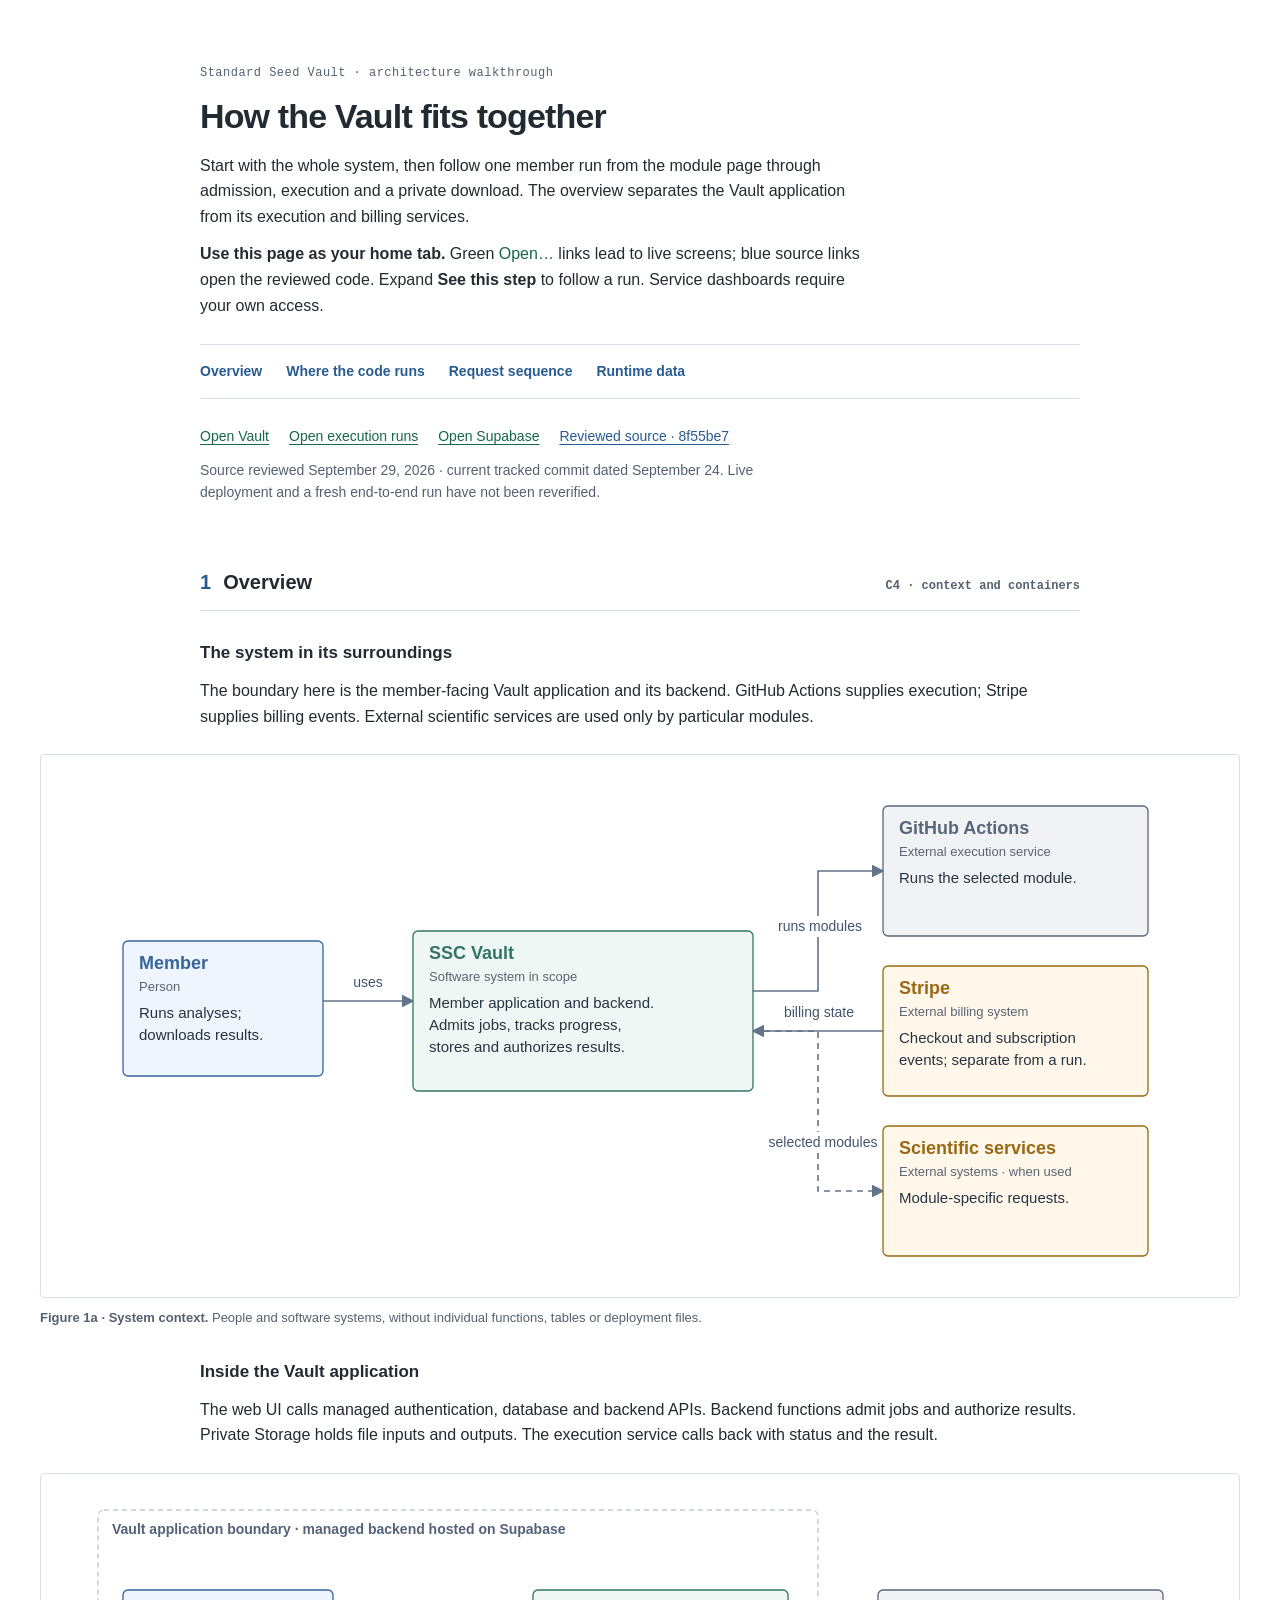
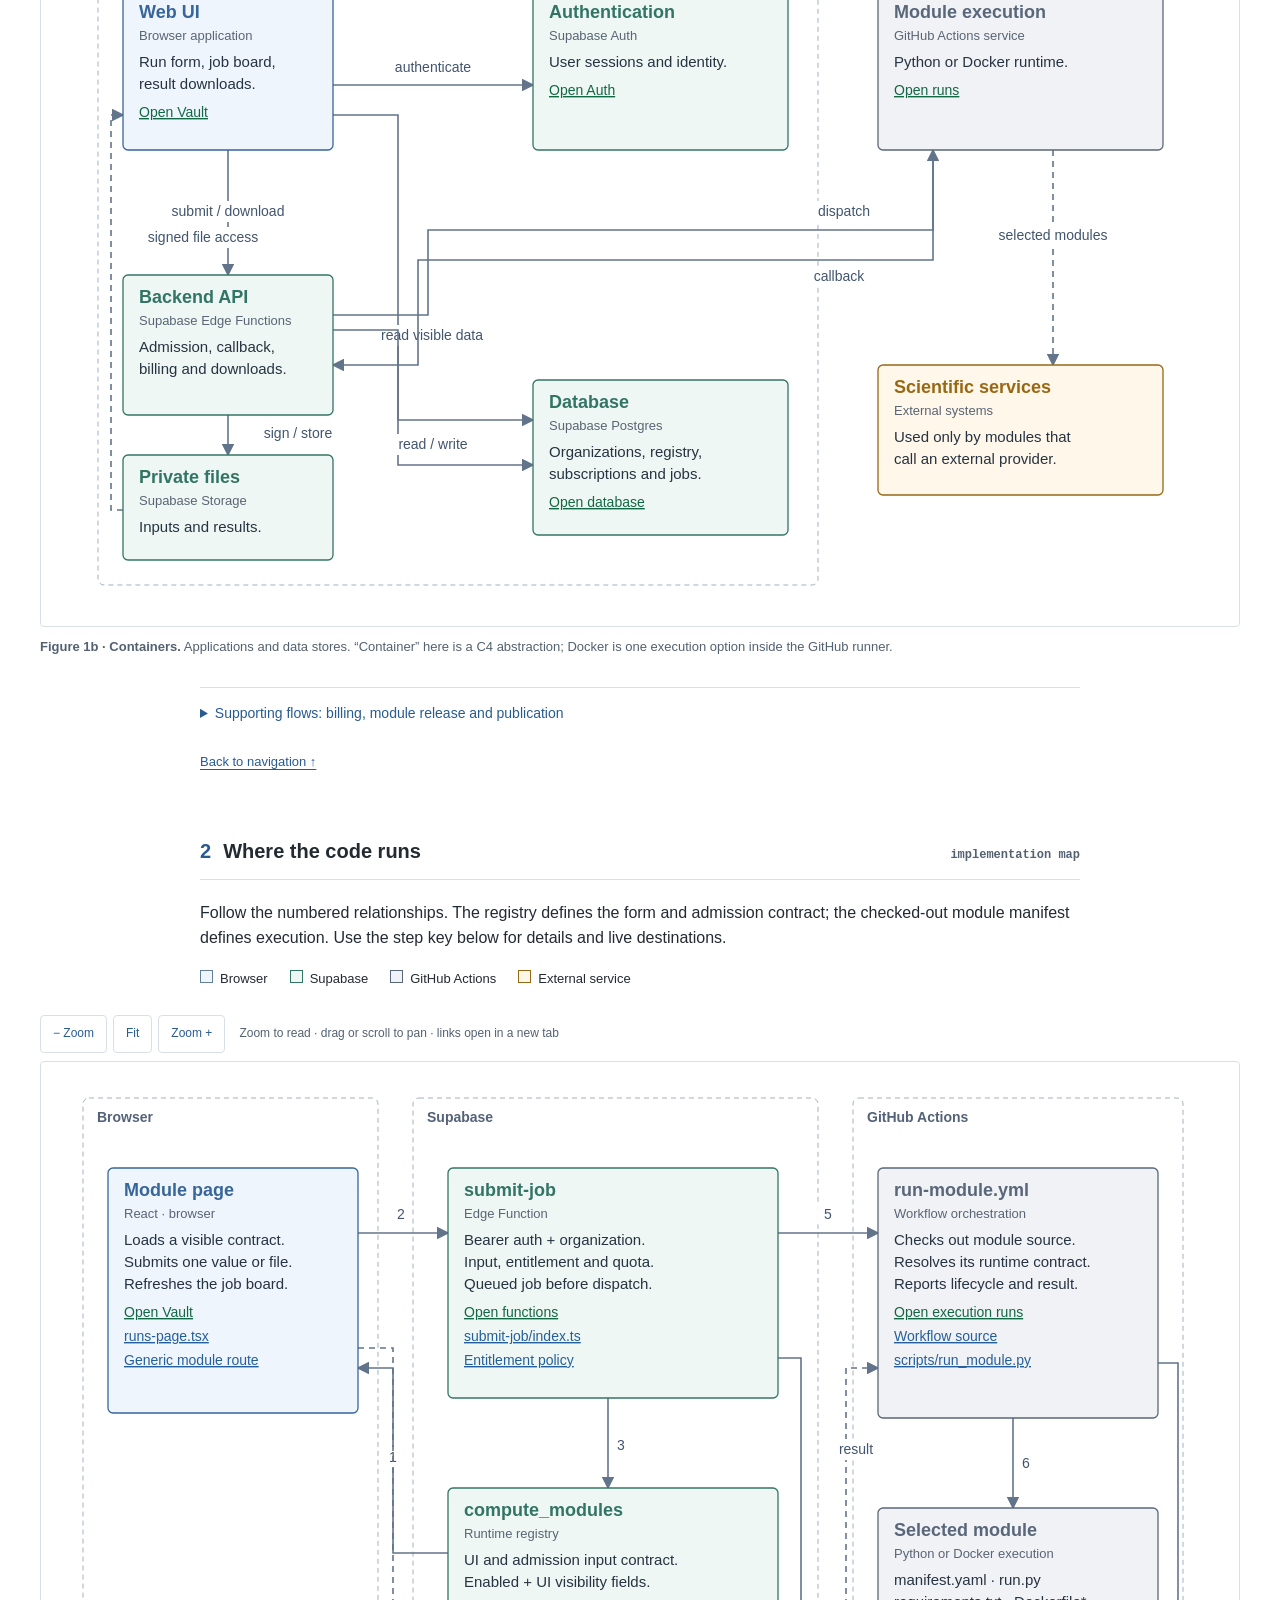
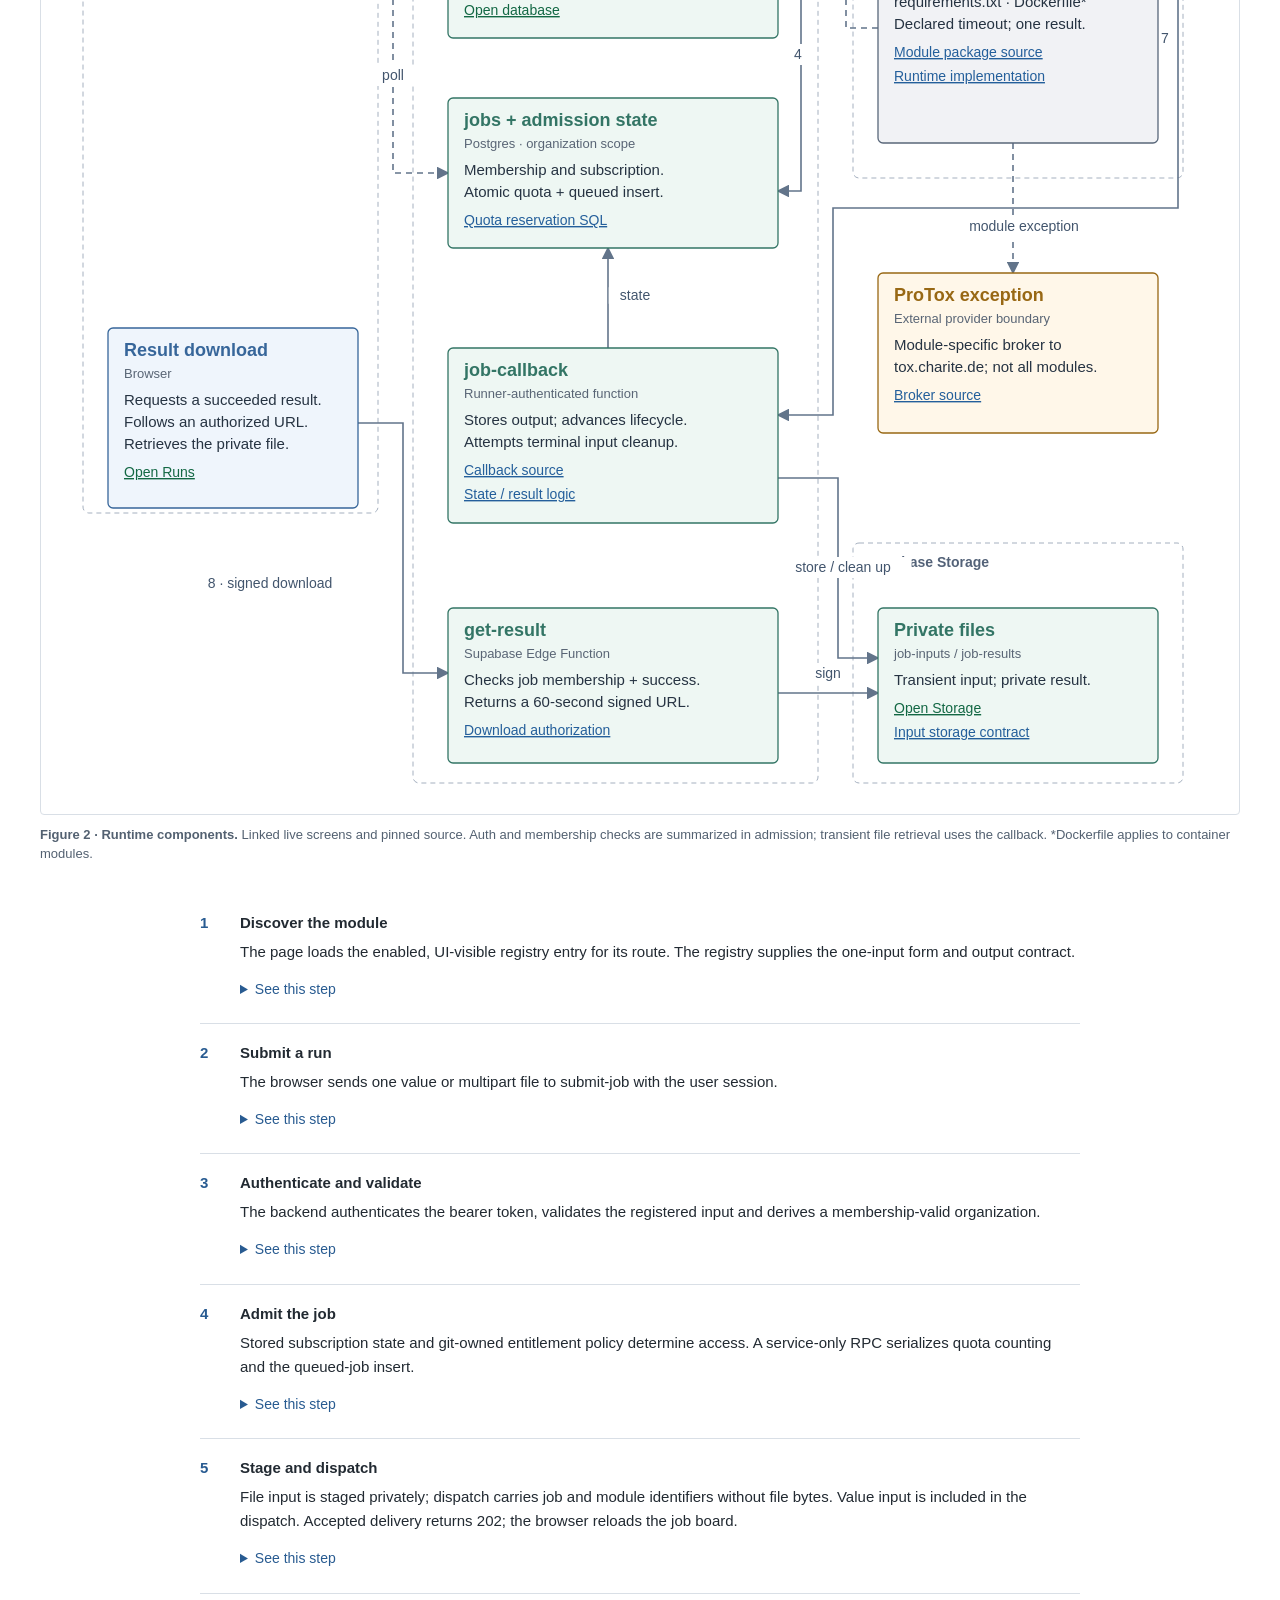
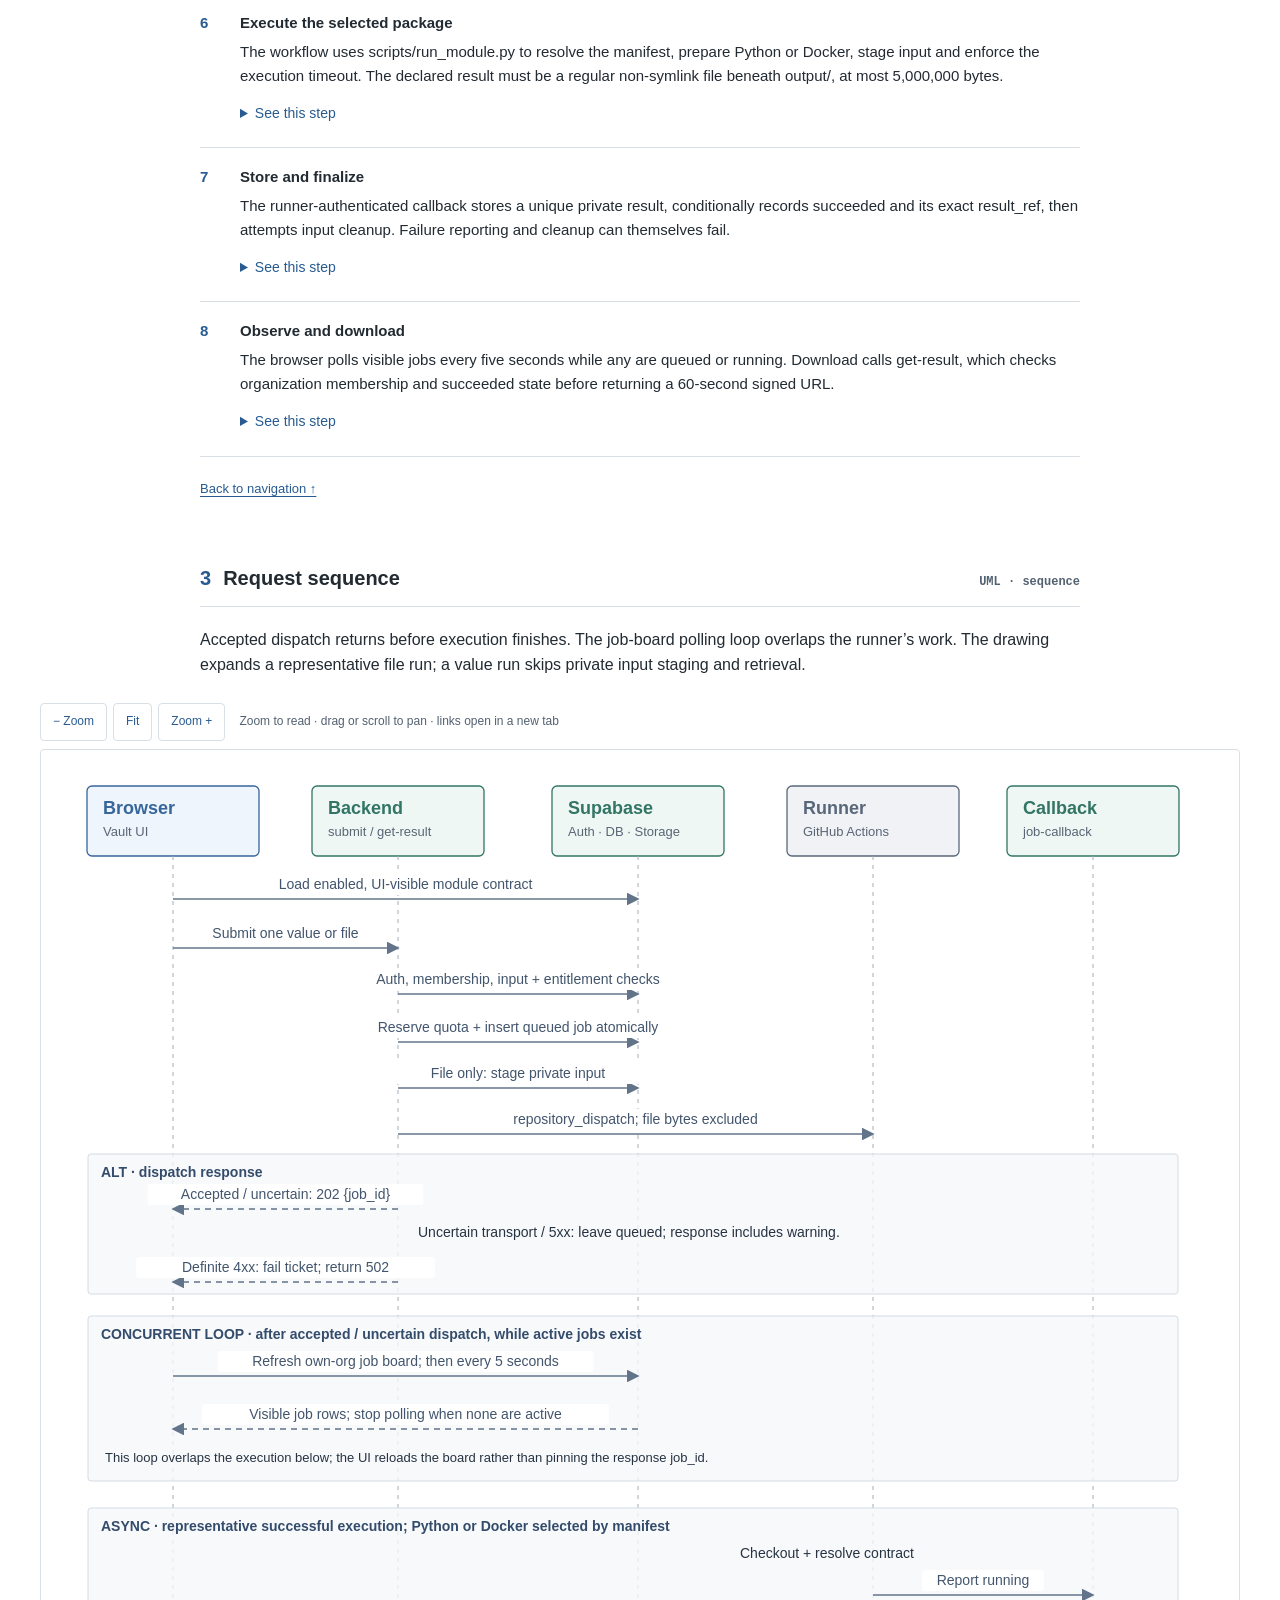
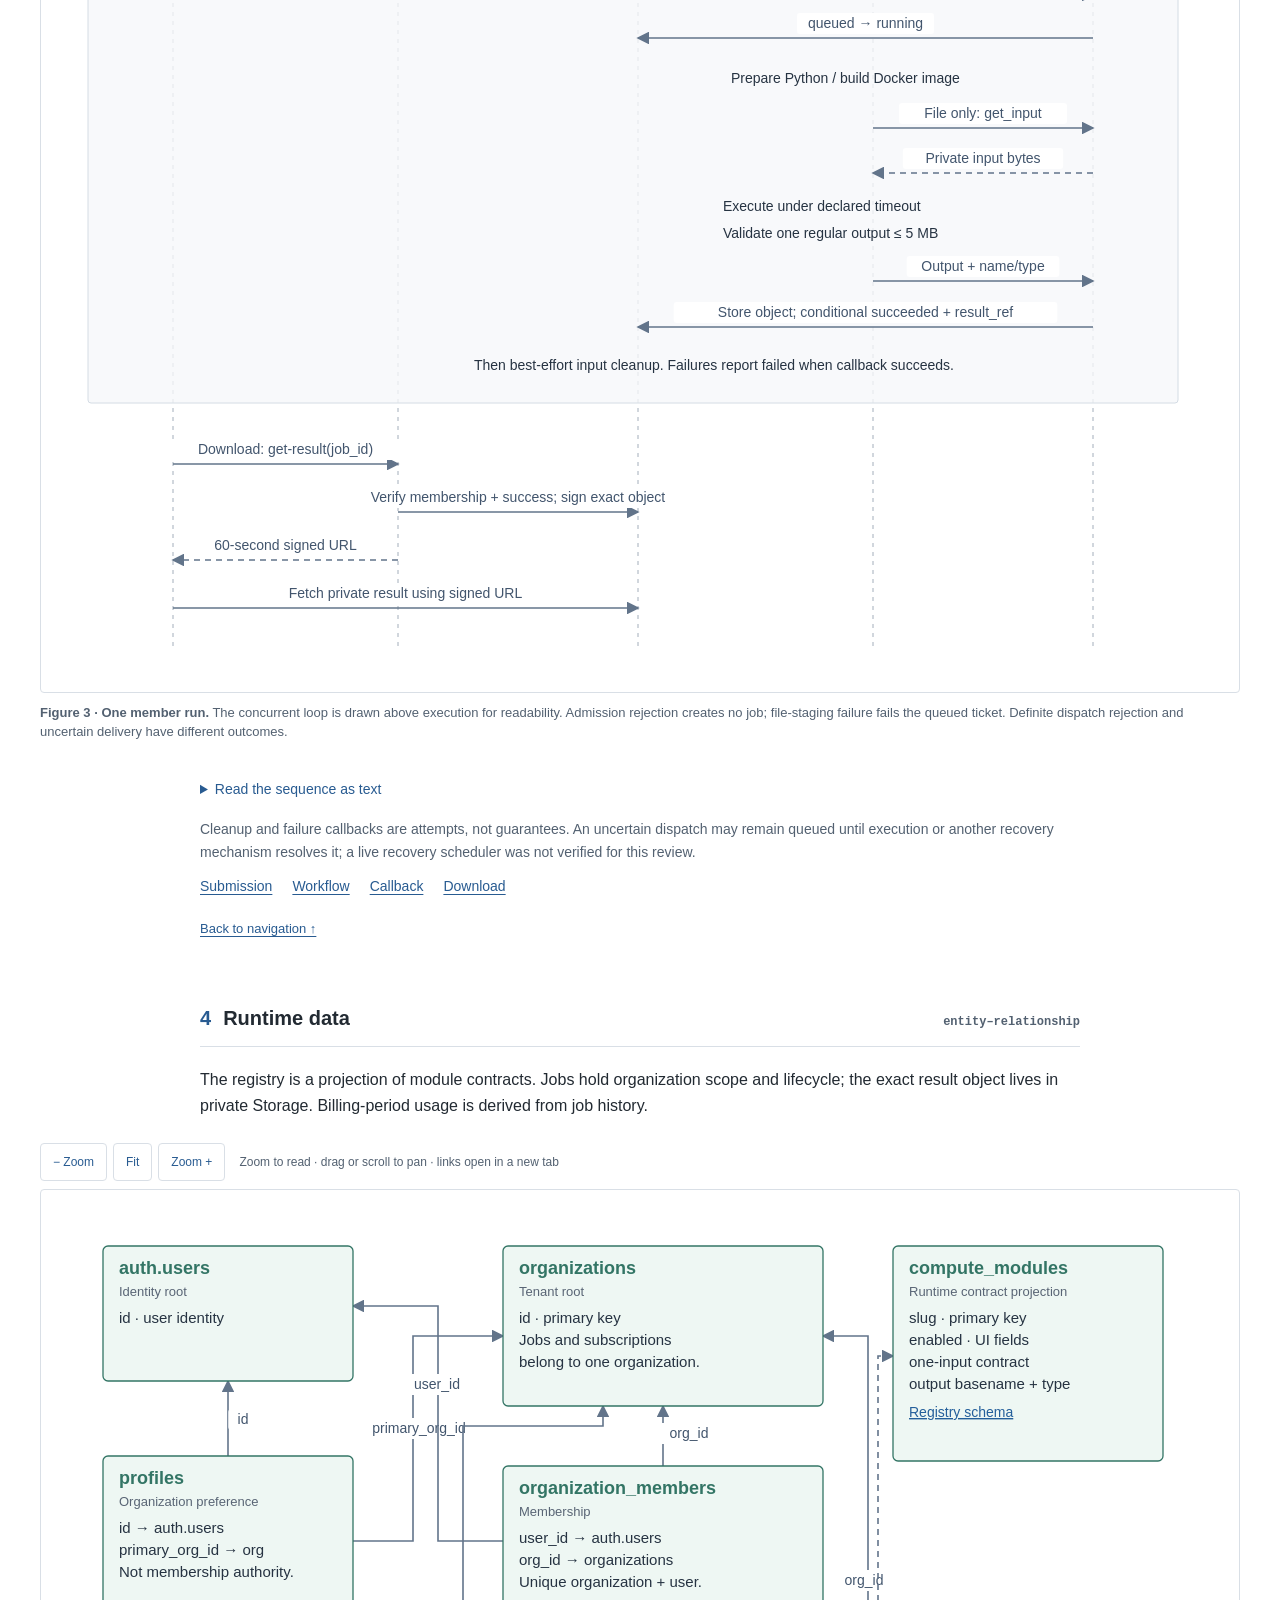
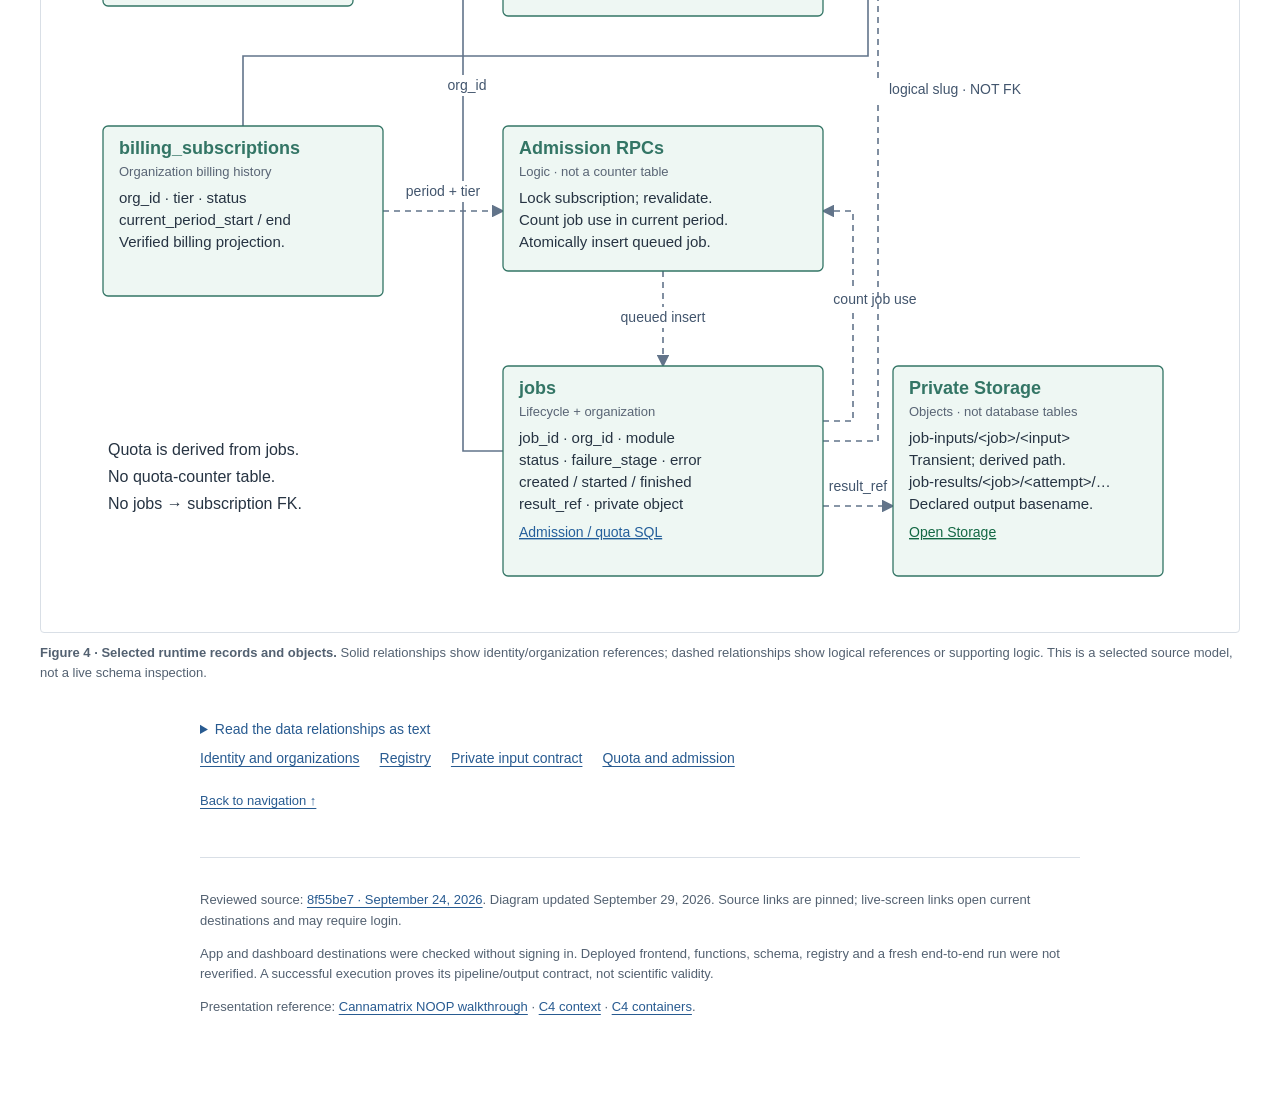
==== commit d38d4d7a: "Update Vault architecture views and linked walkthrough" ====
--- a/index.html
+++ b/index.html
@@ -1,986 +1,861 @@
 <!doctype html>
 <html lang="en">
 <head>
-  <meta charset="utf-8">
-  <meta name="viewport" content="width=device-width, initial-scale=1">
-  <title>How a Vault module runs</title>
-  <style>
-    html { color-scheme: light; background: #ffffff; }
-    :root {
-      --bg: #ffffff;
-      --text: #222528;
-      --muted: #454b54;
-      --faint: #6d7480;
-      --hairline: #e4e5e8;
-      --rule: #d5d7dc;
-      --accent: #2f4d73;
-      --code-bg: #f4f5f7;
-      --figure-bg: #ffffff;
-      --figure-border: #dcdfe4;
-      --ui: #eaf1f8;
-      --ui-border: #3d6aa6;
-      --supabase: #e8f3ef;
-      --supabase-border: #35806f;
-      --github: #eef0f3;
-      --github-border: #5c6470;
-      --external: #f9f1e3;
-      --external-border: #c17d1a;
-      --sans: -apple-system, "Helvetica Neue", Helvetica, Arial, "Segoe UI", Roboto, sans-serif;
-      --mono: "SF Mono", "Cascadia Code", "Roboto Mono", Menlo, Consolas, "Liberation Mono", monospace;
-    }
-    * { box-sizing: border-box; }
-    body { margin: 0; background: var(--bg); color: var(--text); overflow-wrap: break-word; }
-    .wrap {
-      min-width: 0;
-      padding: clamp(2.4rem, 5vw, 4.5rem) 1.5rem 6rem;
-      font-family: var(--sans);
-      line-height: 1.62;
-      -webkit-font-smoothing: antialiased;
-      -moz-osx-font-smoothing: grayscale;
-    }
-    .col { width: 100%; max-width: 880px; margin: 0 auto; }
-    .doc-label {
-      margin: 0 0 .7rem;
-      color: var(--muted);
-      font-family: var(--mono);
-      font-size: .74rem;
-      letter-spacing: .04em;
-    }
-    h1 {
-      margin: 0 0 .7rem;
-      font-size: clamp(1.6rem, 3.2vw, 2.1rem);
-      font-weight: 700;
-      letter-spacing: -.01em;
-      line-height: 1.15;
-    }
-    .abstract {
-      max-width: 74ch;
-      margin: 0 0 .4rem;
-      color: var(--muted);
-      font-size: 1.02rem;
-    }
-    .abstract + .abstract { margin-top: .2rem; font-size: .9rem; }
-    .abstract b { color: var(--text); }
-    .rule { margin: 2.4rem 0 0; border: 0; border-top: 1px solid var(--rule); }
-    section { min-width: 0; }
-    h2 {
-      display: flex;
-      align-items: baseline;
-      gap: .7rem;
-      margin: 2.6rem 0 1.1rem;
-      padding-bottom: .5rem;
-      border-bottom: 1px solid var(--hairline);
-      font-size: 1.12rem;
-      font-weight: 700;
-      letter-spacing: -.005em;
-    }
-    h2 .n { color: var(--accent); font-variant-numeric: tabular-nums; }
-    h2 .t { flex: 1 1 auto; min-width: 0; }
-    h2 .std {
-      margin-left: auto;
-      color: var(--faint);
-      font-family: var(--mono);
-      font-size: .68rem;
-      font-weight: 500;
-      letter-spacing: .02em;
-      text-align: right;
-      white-space: nowrap;
-    }
-    code {
-      padding: .08em .36em;
-      border-radius: 3px;
-      background: var(--code-bg);
-      color: var(--text);
-      font-family: var(--mono);
-      font-size: .85em;
-    }
-    figure {
-      position: relative;
-      left: 50%;
-      width: 92vw;
-      max-width: 1200px;
-      margin: 1.4rem 0 0;
-      transform: translateX(-50%);
-    }
-    .figbox {
-      width: 100%;
-      min-width: 0;
-      padding: 1.1rem;
-      overflow: auto;
-      border: 1px solid var(--figure-border);
-      border-radius: 4px;
-      background: var(--figure-bg);
-      scrollbar-gutter: stable;
-      overscroll-behavior: contain;
-      touch-action: pan-y;
-    }
-    .figbox.is-zoomed { touch-action: none; }
-    .figbox.wide { cursor: grab; }
-    .figbox.wide.is-dragging { cursor: grabbing; }
-    .figbox svg {
-      display: block;
-      max-width: none;
-      height: auto;
-      margin: 0 auto;
-      user-select: none;
-      -webkit-user-drag: none;
-    }
-    .zoombar {
-      display: flex;
-      flex-wrap: wrap;
-      align-items: center;
-      gap: .4rem;
-      margin: 1.4rem 0 -.3rem;
-      color: var(--faint);
-      font-size: .8rem;
-    }
-    .zoombar button {
-      min-height: 30px;
-      padding: .32rem .62rem;
-      border: 1px solid var(--rule);
-      border-radius: 4px;
-      background: transparent;
-      color: var(--text);
-      cursor: pointer;
-      font-family: var(--mono);
-      font-size: .78rem;
-      line-height: 1;
-      white-space: nowrap;
-    }
-    .zoombar button:hover,
-    .zoombar button:focus-visible { border-color: var(--accent); color: var(--accent); }
-    .zoombar .hint { margin-left: .5rem; }
-    figcaption {
-      margin-top: .7rem;
-      color: var(--muted);
-      font-size: .82rem;
-      line-height: 1.5;
-    }
-    figcaption b { color: var(--text); font-weight: 600; }
-    .ownership-legend {
-      display: flex;
-      flex-wrap: wrap;
-      gap: .35rem 1.3rem;
-      margin-top: .65rem;
-      color: var(--muted);
-      font-size: .8rem;
-    }
-    .ownership-legend span { display: inline-flex; align-items: center; gap: .45rem; }
-    .sw {
-      width: .78rem;
-      height: .78rem;
-      flex: 0 0 auto;
-      border: 1px solid rgba(0,0,0,.2);
-      border-radius: 2px;
-    }
-    .sw-ui { background: var(--ui); border-color: var(--ui-border); }
-    .sw-supabase { background: var(--supabase); border-color: var(--supabase-border); }
-    .sw-github { background: var(--github); border-color: var(--github-border); }
-    .sw-external { background: var(--external); border-color: var(--external-border); }
-    .tablewrap { margin-top: 1.2rem; overflow-x: auto; }
-    table { width: 100%; border-collapse: collapse; table-layout: fixed; font-size: .88rem; }
-    caption {
-      margin-bottom: .6rem;
-      color: var(--muted);
-      font-size: .82rem;
-      text-align: left;
-    }
-    caption b { color: var(--text); font-weight: 600; }
-    tbody td {
-      padding: .52rem .8rem;
-      border-bottom: 1px solid var(--hairline);
-      vertical-align: top;
-    }
-    tbody tr:last-child td { border-bottom: 0; }
-    td.num {
-      width: 2.4rem;
-      color: var(--accent);
-      font-variant-numeric: tabular-nums;
-      font-weight: 700;
-    }
-    footer {
-      margin-top: 3.6rem;
-      padding-top: 1rem;
-      border-top: 1px solid var(--hairline);
-      color: var(--faint);
-      font-size: .78rem;
-    }
-    footer .mono { font-family: var(--mono); }
-    @media (max-width: 520px) {
-      .wrap { padding-right: 1rem; padding-left: 1rem; }
-      h2 { gap: .45rem; }
-      .zoombar .hint { width: 100%; margin: .1rem 0 0; }
-      .figbox { padding: .8rem; }
-      tbody td { padding: .48rem .42rem; }
-      td.num { width: 2rem; }
-    }
-  </style>
+<meta charset="utf-8">
+<meta name="viewport" content="width=device-width,initial-scale=1">
+<title>SSC Vault · architecture walkthrough</title>
+<meta name="description" content="SSC Vault architecture: system context, containers, linked runtime walkthrough, request sequence and data model.">
+<link rel="icon" href="data:,">
+<style>
+:root{color-scheme:light;--ink:#222a32;--muted:#536171;--line:#d9dfe6;--blue:#285b91;--green:#176745;--paper:#fff;font-family:Arial,Helvetica,sans-serif;line-height:1.6}*{box-sizing:border-box}html{scroll-behavior:smooth;scroll-padding-top:24px}body{margin:0;background:var(--paper);color:var(--ink)}main{max-width:928px;margin:auto;padding:64px 24px 70px}a{color:var(--blue);text-underline-offset:3px}a.live,.live-text{color:var(--green)}a:hover{text-decoration-thickness:2px}a:focus-visible,button:focus-visible,summary:focus-visible,[tabindex]:focus-visible{outline:3px solid #bb8415;outline-offset:4px}.label,.standard{font-family:ui-monospace,SFMono-Regular,Consolas,monospace;font-size:12px;letter-spacing:.04em;color:var(--muted)}h1{font-size:34px;line-height:1.16;letter-spacing:-.025em;margin:14px 0 16px}h2{display:flex;align-items:baseline;gap:12px;border-bottom:1px solid var(--line);font-size:20px;padding-bottom:12px;margin:62px 0 20px}h2 .number{color:var(--blue)}h2 .standard{margin-left:auto;text-align:right;letter-spacing:0}h3{font-size:17px;margin:28px 0 10px}p{margin:12px 0}header p{max-width:76ch}nav{display:flex;flex-wrap:wrap;gap:10px 24px;margin:26px 0;padding:15px 0;border-block:1px solid var(--line)}nav a{text-decoration:none;font-size:14px;font-weight:600}.quicklinks{display:flex;gap:8px 20px;flex-wrap:wrap;font-size:14px}.evidence,.note{font-size:14px;color:var(--muted)}code{font-size:.88em;padding:2px 4px;background:#f2f4f6;border-radius:3px;overflow-wrap:anywhere}figure{width:min(1200px,calc(100vw - 40px));margin:25px 0 30px;position:relative;left:50%;transform:translateX(-50%)}.diagram{border:1px solid var(--line);border-radius:4px;overflow:auto;background:#fff;padding:16px;overscroll-behavior:contain;touch-action:pan-x pan-y;scrollbar-gutter:stable}.diagram svg{display:block;max-width:none;margin:0 auto;height:auto}.diagram svg a{cursor:pointer}.diagram.is-dragging{cursor:grabbing}.diagram:not(.overview-diagram){cursor:grab}.diagram.is-zoomed{max-height:75vh}.diagram.is-zoomed svg{margin:0}.zoom{display:flex;gap:6px;align-items:center;margin:0 0 8px;font-size:12px;color:var(--muted);flex-wrap:wrap}.zoom button{font:inherit;background:white;color:var(--blue);border:1px solid var(--line);border-radius:4px;padding:8px 12px;min-height:38px;cursor:pointer}.zoom span{margin-left:8px}figcaption{font-size:13px;line-height:1.5;color:var(--muted);margin:10px 0}.legend{display:flex;flex-wrap:wrap;gap:8px 22px;font-size:13px;margin:18px 0}.legend span:before{content:'';display:inline-block;width:11px;height:11px;border:1px solid #63809a;margin-right:7px;background:#eff5fc}.legend .sb:before{background:#eef7f3;border-color:#337565}.legend .gh:before{background:#f1f2f5;border-color:#59677a}.legend .ext:before{background:#fff7e9;border-color:#986814}.steps{list-style:none;padding:0;counter-reset:step}.steps li{display:grid;grid-template-columns:28px 1fr;gap:12px;padding:17px 0;border-bottom:1px solid var(--line);font-size:15px}.step-number{color:var(--blue);font-weight:bold}.steps p{margin:5px 0 8px}details{font-size:14px}summary{color:var(--blue);cursor:pointer;width:fit-content;padding:6px 0}details p{padding-left:17px}.support{border-top:1px solid var(--line);margin-top:22px;padding-top:8px}.source-list{display:flex;flex-wrap:wrap;gap:8px 20px;font-size:14px}.back{font-size:13px;display:block;margin-top:22px}footer{border-top:1px solid var(--line);margin-top:45px;padding-top:20px;font-size:13px;color:var(--muted)}.mobile-overview{display:none}.sr-only:focus{position:fixed;top:8px;left:8px;width:auto;height:auto;clip:auto;padding:8px 12px;background:white;z-index:10}.sr-only{position:absolute;width:1px;height:1px;padding:0;margin:-1px;overflow:hidden;clip:rect(0,0,0,0);white-space:nowrap;border:0}@media(max-width:650px){main{padding:30px 18px 48px}h1{font-size:29px}h2{flex-wrap:wrap;font-size:19px;margin-top:44px}h2 .standard{font-size:10px}figure{width:100%;left:0;transform:none}.overview-diagram{display:none}.overview-diagram+.mobile-overview{display:block}.mobile-node{border:1px solid #aab7c5;padding:12px 15px;border-radius:4px;background:#eff5fc;margin-bottom:12px}.mobile-node span{display:block;font-size:14px;margin-top:4px}.mobile-node.sb{background:#eef7f3}.mobile-node.gh{background:#f1f2f5}.mobile-node.ext{background:#fff7e9}.diagram{padding:8px}.steps li{gap:7px}nav{gap:10px 20px}.zoom span{margin:0;width:100%}figcaption{font-size:13px}}@media(prefers-reduced-motion:reduce){html{scroll-behavior:auto}}@media print{main{padding:0}figure{width:100%;left:0;transform:none;break-inside:avoid}.zoom,.back{display:none}.diagram{max-height:none!important;overflow:visible}.diagram svg{width:100%!important;height:auto!important}details>*{display:block}a{color:inherit}}
+</style>
 </head>
 <body>
-  <main class="wrap">
-    <div class="col">
-      <p class="doc-label">Standard Seed Vault architecture note</p>
-      <h1>How a Vault module runs</h1>
-      <p class="abstract">This note follows a signed-in member from opening <code>/vault/ai/modules/&lt;slug&gt;</code> through admission, execution, callback, and the private download authorized by <code>get-result</code>.</p>
-      <p class="abstract"><b>How to read it.</b> The four views describe the same member run at decreasing levels of detail. Box color marks ownership; the numbered arrows in Figure 1 map to the key below it.</p>
-      <hr class="rule">
-
-      <section id="system-context">
-        <h2><span class="n">1</span><span class="t">System context</span><span class="std">C4 · container</span></h2>
-        <figure id="figure-1" aria-labelledby="caption-1">
-          <div class="figbox wide" data-figure="1"><svg xmlns="http://www.w3.org/2000/svg" xmlns:xlink="http://www.w3.org/1999/xlink" data-d2-version="v0.7.1" preserveAspectRatio="xMinYMin meet" viewBox="0 0 4507 1243"><svg class="d2-416228884 d2-svg" width="4507" height="1243" viewBox="-29 -27 4507 1243"><rect x="-29.000000" y="-27.000000" width="4507.000000" height="1243.000000" rx="0.000000" class=" fill-N7" stroke-width="0" /><style type="text/css"><![CDATA[
-.d2-416228884 .text {
-	font-family: "d2-416228884-font-regular";
-}
-@font-face {
-	font-family: d2-416228884-font-regular;
-	src: url("[data-uri]");
-}
-.d2-416228884 .text-bold {
-	font-family: "d2-416228884-font-bold";
-}
-@font-face {
-	font-family: d2-416228884-font-bold;
-	src: url("[data-uri]");
-}
-.d2-416228884 .text-italic {
-	font-family: "d2-416228884-font-italic";
-}
-@font-face {
-	font-family: d2-416228884-font-italic;
-	src: url("[data-uri]");
-}]]></style><style type="text/css"><![CDATA[.shape {
-  shape-rendering: geometricPrecision;
-  stroke-linejoin: round;
-}
-.connection {
-  stroke-linecap: round;
-  stroke-linejoin: round;
-}
-.blend {
-  mix-blend-mode: multiply;
-  opacity: 0.5;
-}
-
-		.d2-416228884 .fill-N1{fill:#0A0F25;}
-		.d2-416228884 .fill-N2{fill:#676C7E;}
-		.d2-416228884 .fill-N3{fill:#9499AB;}
-		.d2-416228884 .fill-N4{fill:#CFD2DD;}
-		.d2-416228884 .fill-N5{fill:#DEE1EB;}
-		.d2-416228884 .fill-N6{fill:#EEF1F8;}
-		.d2-416228884 .fill-N7{fill:#FFFFFF;}
-		.d2-416228884 .fill-B1{fill:#0D32B2;}
-		.d2-416228884 .fill-B2{fill:#0D32B2;}
-		.d2-416228884 .fill-B3{fill:#E3E9FD;}
-		.d2-416228884 .fill-B4{fill:#E3E9FD;}
-		.d2-416228884 .fill-B5{fill:#EDF0FD;}
-		.d2-416228884 .fill-B6{fill:#F7F8FE;}
-		.d2-416228884 .fill-AA2{fill:#4A6FF3;}
-		.d2-416228884 .fill-AA4{fill:#EDF0FD;}
-		.d2-416228884 .fill-AA5{fill:#F7F8FE;}
-		.d2-416228884 .fill-AB4{fill:#EDF0FD;}
-		.d2-416228884 .fill-AB5{fill:#F7F8FE;}
-		.d2-416228884 .stroke-N1{stroke:#0A0F25;}
-		.d2-416228884 .stroke-N2{stroke:#676C7E;}
-		.d2-416228884 .stroke-N3{stroke:#9499AB;}
-		.d2-416228884 .stroke-N4{stroke:#CFD2DD;}
-		.d2-416228884 .stroke-N5{stroke:#DEE1EB;}
-		.d2-416228884 .stroke-N6{stroke:#EEF1F8;}
-		.d2-416228884 .stroke-N7{stroke:#FFFFFF;}
-		.d2-416228884 .stroke-B1{stroke:#0D32B2;}
-		.d2-416228884 .stroke-B2{stroke:#0D32B2;}
-		.d2-416228884 .stroke-B3{stroke:#E3E9FD;}
-		.d2-416228884 .stroke-B4{stroke:#E3E9FD;}
-		.d2-416228884 .stroke-B5{stroke:#EDF0FD;}
-		.d2-416228884 .stroke-B6{stroke:#F7F8FE;}
-		.d2-416228884 .stroke-AA2{stroke:#4A6FF3;}
-		.d2-416228884 .stroke-AA4{stroke:#EDF0FD;}
-		.d2-416228884 .stroke-AA5{stroke:#F7F8FE;}
-		.d2-416228884 .stroke-AB4{stroke:#EDF0FD;}
-		.d2-416228884 .stroke-AB5{stroke:#F7F8FE;}
-		.d2-416228884 .background-color-N1{background-color:#0A0F25;}
-		.d2-416228884 .background-color-N2{background-color:#676C7E;}
-		.d2-416228884 .background-color-N3{background-color:#9499AB;}
-		.d2-416228884 .background-color-N4{background-color:#CFD2DD;}
-		.d2-416228884 .background-color-N5{background-color:#DEE1EB;}
-		.d2-416228884 .background-color-N6{background-color:#EEF1F8;}
-		.d2-416228884 .background-color-N7{background-color:#FFFFFF;}
-		.d2-416228884 .background-color-B1{background-color:#0D32B2;}
-		.d2-416228884 .background-color-B2{background-color:#0D32B2;}
-		.d2-416228884 .background-color-B3{background-color:#E3E9FD;}
-		.d2-416228884 .background-color-B4{background-color:#E3E9FD;}
-		.d2-416228884 .background-color-B5{background-color:#EDF0FD;}
-		.d2-416228884 .background-color-B6{background-color:#F7F8FE;}
-		.d2-416228884 .background-color-AA2{background-color:#4A6FF3;}
-		.d2-416228884 .background-color-AA4{background-color:#EDF0FD;}
-		.d2-416228884 .background-color-AA5{background-color:#F7F8FE;}
-		.d2-416228884 .background-color-AB4{background-color:#EDF0FD;}
-		.d2-416228884 .background-color-AB5{background-color:#F7F8FE;}
-		.d2-416228884 .color-N1{color:#0A0F25;}
-		.d2-416228884 .color-N2{color:#676C7E;}
-		.d2-416228884 .color-N3{color:#9499AB;}
-		.d2-416228884 .color-N4{color:#CFD2DD;}
-		.d2-416228884 .color-N5{color:#DEE1EB;}
-		.d2-416228884 .color-N6{color:#EEF1F8;}
-		.d2-416228884 .color-N7{color:#FFFFFF;}
-		.d2-416228884 .color-B1{color:#0D32B2;}
-		.d2-416228884 .color-B2{color:#0D32B2;}
-		.d2-416228884 .color-B3{color:#E3E9FD;}
-		.d2-416228884 .color-B4{color:#E3E9FD;}
-		.d2-416228884 .color-B5{color:#EDF0FD;}
-		.d2-416228884 .color-B6{color:#F7F8FE;}
-		.d2-416228884 .color-AA2{color:#4A6FF3;}
-		.d2-416228884 .color-AA4{color:#EDF0FD;}
-		.d2-416228884 .color-AA5{color:#F7F8FE;}
-		.d2-416228884 .color-AB4{color:#EDF0FD;}
-		.d2-416228884 .color-AB5{color:#F7F8FE;}.appendix text.text{fill:#0A0F25}.md{--color-fg-default:#0A0F25;--color-fg-muted:#676C7E;--color-fg-subtle:#9499AB;--color-canvas-default:#FFFFFF;--color-canvas-subtle:#EEF1F8;--color-border-default:#0D32B2;--color-border-muted:#0D32B2;--color-neutral-muted:#EEF1F8;--color-accent-fg:#0D32B2;--color-accent-emphasis:#0D32B2;--color-attention-subtle:#676C7E;--color-danger-fg:red;}.sketch-overlay-B1{fill:url(#streaks-darker-d2-416228884);mix-blend-mode:lighten}.sketch-overlay-B2{fill:url(#streaks-darker-d2-416228884);mix-blend-mode:lighten}.sketch-overlay-B3{fill:url(#streaks-bright-d2-416228884);mix-blend-mode:darken}.sketch-overlay-B4{fill:url(#streaks-bright-d2-416228884);mix-blend-mode:darken}.sketch-overlay-B5{fill:url(#streaks-bright-d2-416228884);mix-blend-mode:darken}.sketch-overlay-B6{fill:url(#streaks-bright-d2-416228884);mix-blend-mode:darken}.sketch-overlay-AA2{fill:url(#streaks-dark-d2-416228884);mix-blend-mode:overlay}.sketch-overlay-AA4{fill:url(#streaks-bright-d2-416228884);mix-blend-mode:darken}.sketch-overlay-AA5{fill:url(#streaks-bright-d2-416228884);mix-blend-mode:darken}.sketch-overlay-AB4{fill:url(#streaks-bright-d2-416228884);mix-blend-mode:darken}.sketch-overlay-AB5{fill:url(#streaks-bright-d2-416228884);mix-blend-mode:darken}.sketch-overlay-N1{fill:url(#streaks-darker-d2-416228884);mix-blend-mode:lighten}.sketch-overlay-N2{fill:url(#streaks-dark-d2-416228884);mix-blend-mode:overlay}.sketch-overlay-N3{fill:url(#streaks-normal-d2-416228884);mix-blend-mode:color-burn}.sketch-overlay-N4{fill:url(#streaks-normal-d2-416228884);mix-blend-mode:color-burn}.sketch-overlay-N5{fill:url(#streaks-bright-d2-416228884);mix-blend-mode:darken}.sketch-overlay-N6{fill:url(#streaks-bright-d2-416228884);mix-blend-mode:darken}.sketch-overlay-N7{fill:url(#streaks-bright-d2-416228884);mix-blend-mode:darken}.light-code{display: block}.dark-code{display: none}@media screen and (prefers-color-scheme:dark){
-		.d2-416228884 .fill-N1{fill:#0A0F25;}
-		.d2-416228884 .fill-N2{fill:#676C7E;}
-		.d2-416228884 .fill-N3{fill:#9499AB;}
-		.d2-416228884 .fill-N4{fill:#CFD2DD;}
-		.d2-416228884 .fill-N5{fill:#DEE1EB;}
-		.d2-416228884 .fill-N6{fill:#EEF1F8;}
-		.d2-416228884 .fill-N7{fill:#FFFFFF;}
-		.d2-416228884 .fill-B1{fill:#0D32B2;}
-		.d2-416228884 .fill-B2{fill:#0D32B2;}
-		.d2-416228884 .fill-B3{fill:#E3E9FD;}
-		.d2-416228884 .fill-B4{fill:#E3E9FD;}
-		.d2-416228884 .fill-B5{fill:#EDF0FD;}
-		.d2-416228884 .fill-B6{fill:#F7F8FE;}
-		.d2-416228884 .fill-AA2{fill:#4A6FF3;}
-		.d2-416228884 .fill-AA4{fill:#EDF0FD;}
-		.d2-416228884 .fill-AA5{fill:#F7F8FE;}
-		.d2-416228884 .fill-AB4{fill:#EDF0FD;}
-		.d2-416228884 .fill-AB5{fill:#F7F8FE;}
-		.d2-416228884 .stroke-N1{stroke:#0A0F25;}
-		.d2-416228884 .stroke-N2{stroke:#676C7E;}
-		.d2-416228884 .stroke-N3{stroke:#9499AB;}
-		.d2-416228884 .stroke-N4{stroke:#CFD2DD;}
-		.d2-416228884 .stroke-N5{stroke:#DEE1EB;}
-		.d2-416228884 .stroke-N6{stroke:#EEF1F8;}
-		.d2-416228884 .stroke-N7{stroke:#FFFFFF;}
-		.d2-416228884 .stroke-B1{stroke:#0D32B2;}
-		.d2-416228884 .stroke-B2{stroke:#0D32B2;}
-		.d2-416228884 .stroke-B3{stroke:#E3E9FD;}
-		.d2-416228884 .stroke-B4{stroke:#E3E9FD;}
-		.d2-416228884 .stroke-B5{stroke:#EDF0FD;}
-		.d2-416228884 .stroke-B6{stroke:#F7F8FE;}
-		.d2-416228884 .stroke-AA2{stroke:#4A6FF3;}
-		.d2-416228884 .stroke-AA4{stroke:#EDF0FD;}
-		.d2-416228884 .stroke-AA5{stroke:#F7F8FE;}
-		.d2-416228884 .stroke-AB4{stroke:#EDF0FD;}
-		.d2-416228884 .stroke-AB5{stroke:#F7F8FE;}
-		.d2-416228884 .background-color-N1{background-color:#0A0F25;}
-		.d2-416228884 .background-color-N2{background-color:#676C7E;}
-		.d2-416228884 .background-color-N3{background-color:#9499AB;}
-		.d2-416228884 .background-color-N4{background-color:#CFD2DD;}
-		.d2-416228884 .background-color-N5{background-color:#DEE1EB;}
-		.d2-416228884 .background-color-N6{background-color:#EEF1F8;}
-		.d2-416228884 .background-color-N7{background-color:#FFFFFF;}
-		.d2-416228884 .background-color-B1{background-color:#0D32B2;}
-		.d2-416228884 .background-color-B2{background-color:#0D32B2;}
-		.d2-416228884 .background-color-B3{background-color:#E3E9FD;}
-		.d2-416228884 .background-color-B4{background-color:#E3E9FD;}
-		.d2-416228884 .background-color-B5{background-color:#EDF0FD;}
-		.d2-416228884 .background-color-B6{background-color:#F7F8FE;}
-		.d2-416228884 .background-color-AA2{background-color:#4A6FF3;}
-		.d2-416228884 .background-color-AA4{background-color:#EDF0FD;}
-		.d2-416228884 .background-color-AA5{background-color:#F7F8FE;}
-		.d2-416228884 .background-color-AB4{background-color:#EDF0FD;}
-		.d2-416228884 .background-color-AB5{background-color:#F7F8FE;}
-		.d2-416228884 .color-N1{color:#0A0F25;}
-		.d2-416228884 .color-N2{color:#676C7E;}
-		.d2-416228884 .color-N3{color:#9499AB;}
-		.d2-416228884 .color-N4{color:#CFD2DD;}
-		.d2-416228884 .color-N5{color:#DEE1EB;}
-		.d2-416228884 .color-N6{color:#EEF1F8;}
-		.d2-416228884 .color-N7{color:#FFFFFF;}
-		.d2-416228884 .color-B1{color:#0D32B2;}
-		.d2-416228884 .color-B2{color:#0D32B2;}
-		.d2-416228884 .color-B3{color:#E3E9FD;}
-		.d2-416228884 .color-B4{color:#E3E9FD;}
-		.d2-416228884 .color-B5{color:#EDF0FD;}
-		.d2-416228884 .color-B6{color:#F7F8FE;}
-		.d2-416228884 .color-AA2{color:#4A6FF3;}
-		.d2-416228884 .color-AA4{color:#EDF0FD;}
-		.d2-416228884 .color-AA5{color:#F7F8FE;}
-		.d2-416228884 .color-AB4{color:#EDF0FD;}
-		.d2-416228884 .color-AB5{color:#F7F8FE;}.appendix text.text{fill:#0A0F25}.md{--color-fg-default:#0A0F25;--color-fg-muted:#676C7E;--color-fg-subtle:#9499AB;--color-canvas-default:#FFFFFF;--color-canvas-subtle:#EEF1F8;--color-border-default:#0D32B2;--color-border-muted:#0D32B2;--color-neutral-muted:#EEF1F8;--color-accent-fg:#0D32B2;--color-accent-emphasis:#0D32B2;--color-attention-subtle:#676C7E;--color-danger-fg:red;}.sketch-overlay-B1{fill:url(#streaks-darker-d2-416228884);mix-blend-mode:lighten}.sketch-overlay-B2{fill:url(#streaks-darker-d2-416228884);mix-blend-mode:lighten}.sketch-overlay-B3{fill:url(#streaks-bright-d2-416228884);mix-blend-mode:darken}.sketch-overlay-B4{fill:url(#streaks-bright-d2-416228884);mix-blend-mode:darken}.sketch-overlay-B5{fill:url(#streaks-bright-d2-416228884);mix-blend-mode:darken}.sketch-overlay-B6{fill:url(#streaks-bright-d2-416228884);mix-blend-mode:darken}.sketch-overlay-AA2{fill:url(#streaks-dark-d2-416228884);mix-blend-mode:overlay}.sketch-overlay-AA4{fill:url(#streaks-bright-d2-416228884);mix-blend-mode:darken}.sketch-overlay-AA5{fill:url(#streaks-bright-d2-416228884);mix-blend-mode:darken}.sketch-overlay-AB4{fill:url(#streaks-bright-d2-416228884);mix-blend-mode:darken}.sketch-overlay-AB5{fill:url(#streaks-bright-d2-416228884);mix-blend-mode:darken}.sketch-overlay-N1{fill:url(#streaks-darker-d2-416228884);mix-blend-mode:lighten}.sketch-overlay-N2{fill:url(#streaks-dark-d2-416228884);mix-blend-mode:overlay}.sketch-overlay-N3{fill:url(#streaks-normal-d2-416228884);mix-blend-mode:color-burn}.sketch-overlay-N4{fill:url(#streaks-normal-d2-416228884);mix-blend-mode:color-burn}.sketch-overlay-N5{fill:url(#streaks-bright-d2-416228884);mix-blend-mode:darken}.sketch-overlay-N6{fill:url(#streaks-bright-d2-416228884);mix-blend-mode:darken}.sketch-overlay-N7{fill:url(#streaks-bright-d2-416228884);mix-blend-mode:darken}.light-code{display: block}.dark-code{display: none}}]]></style><g class="YnJvd3Nlcg== ui"><g class="shape" ><rect x="57.000000" y="615.000000" width="666.000000" height="305.000000" stroke="#3d6aa6" fill="#eaf1f8" style="stroke-width:2;" /></g><text x="390.000000" y="648.000000" fill="#20344d" class="text" style="text-anchor:middle;font-size:28px">Vault UI / browser</text></g><g class="c3VwYQ== supabase"><g class="shape" ><rect x="952.000000" y="53.000000" width="1521.000000" height="1082.000000" stroke="#35806f" fill="#e8f3ef" style="stroke-width:2;" /></g><text x="1712.500000" y="86.000000" fill="#1c4b40" class="text" style="text-anchor:middle;font-size:28px">Supabase</text></g><g class="cmVwbw== github"><g class="shape" ><rect x="2641.000000" y="218.000000" width="1312.000000" height="523.000000" stroke="#5c6470" fill="#eef0f3" style="stroke-width:2;" /></g><text x="3297.000000" y="251.000000" fill="#2b2f36" class="text" style="text-anchor:middle;font-size:28px">GitHub Actions / repository runtime</text></g><g class="b3V0c2lkZQ== external"><g class="shape" ><rect x="4043.000000" y="512.000000" width="394.000000" height="182.000000" stroke="#c17d1a" fill="#f9f1e3" style="stroke-width:2;" /></g><text x="4240.000000" y="545.000000" fill="#5e3f0e" class="text" style="text-anchor:middle;font-size:28px">Exceptional boundary</text></g><g class="YnJvd3Nlci5tZW1iZXI= ui"><g class="shape" ><path d="M 253 762 H 107 V 761 C 107 744 123 730 148 722 C 134 716 126 707 126 697 C 126 679 150 665 180 665 C 210 665 234 679 234 697 C 234 707 226 717 212 723 C 237 730 253 745 253 762 V 763 H 253 Z" stroke="#3d6aa6" fill="#eaf1f8" style="stroke-width:2;" /></g><text x="180.000000" y="783.000000" fill="#20344d" class="text-bold" style="text-anchor:middle;font-size:16px"><tspan x="180.000000" dy="0.000000">Signed-in member</tspan><tspan x="180.000000" dy="18.500000">[person]</tspan></text></g><g class="YnJvd3Nlci5wYWdl ui"><g class="shape" ><rect x="412.000000" y="710.000000" width="261.000000" height="160.000000" stroke="#3d6aa6" fill="#eaf1f8" style="stroke-width:2;" /></g><text x="542.500000" y="771.500000" fill="#20344d" class="text-bold" style="text-anchor:middle;font-size:16px"><tspan x="542.500000" dy="0.000000">Vault module page</tspan><tspan x="542.500000" dy="17.250000">[container]</tspan><tspan x="542.500000" dy="17.250000">/vault/ai/modules/&lt;slug&gt;</tspan><tspan x="542.500000" dy="17.250000">loads contract · submits · polls</tspan></text></g><g class="c3VwYS5yZWdpc3RyeQ== supabase"><g class="shape" ><path d="M 1686 127 C 1686 103 1788 103 1800 103 C 1811 103 1913 103 1913 127 V 245 C 1913 269 1811 269 1800 269 C 1788 269 1686 269 1686 245 V 127 Z" stroke="#35806f" fill="#e8f3ef" style="stroke-width:2;" /><path d="M 1686 127 C 1686 151 1788 151 1800 151 C 1811 151 1913 151 1913 127" stroke="#35806f" fill="#e8f3ef" style="stroke-width:2;" /></g><text x="1799.500000" y="179.500000" fill="#1c4b40" class="text-bold" style="text-anchor:middle;font-size:16px"><tspan x="1799.500000" dy="0.000000">compute_modules</tspan><tspan x="1799.500000" dy="17.250000">[UI / admission projection]</tspan><tspan x="1799.500000" dy="17.250000">enabled + UI-visible fields</tspan><tspan x="1799.500000" dy="17.250000">one input · output mirror</tspan></text></g><g class="c3VwYS5zdWJtaXQ= supabase"><g class="shape" ><rect x="1212.000000" y="290.000000" width="238.000000" height="200.000000" stroke="#35806f" fill="#e8f3ef" style="stroke-width:2;" /></g><text x="1331.000000" y="379.500000" fill="#1c4b40" class="text-bold" style="text-anchor:middle;font-size:16px"><tspan x="1331.000000" dy="0.000000">submit-job</tspan><tspan x="1331.000000" dy="17.666667">[edge function]</tspan><tspan x="1331.000000" dy="17.666667">auth · module/input validation · org</tspan></text></g><g class="c3VwYS5pZGVudGl0eQ== supabase"><g class="shape" ><rect x="1686.000000" y="350.000000" width="215.000000" height="98.000000" stroke="#35806f" fill="#e8f3ef" style="stroke-width:2;" /></g><text x="1793.500000" y="388.500000" fill="#1c4b40" class="text-bold" style="text-anchor:middle;font-size:16px"><tspan x="1793.500000" dy="0.000000">Identity + membership</tspan><tspan x="1793.500000" dy="17.666667">[auth.users · profiles</tspan><tspan x="1793.500000" dy="17.666667">organization_members]</tspan></text></g><g class="c3VwYS5nYXRl supabase"><g class="shape" ><rect x="1686.000000" y="468.000000" width="227.000000" height="98.000000" stroke="#35806f" fill="#e8f3ef" style="stroke-width:2;" /></g><text x="1799.500000" y="506.500000" fill="#1c4b40" class="text-bold" style="text-anchor:middle;font-size:16px"><tspan x="1799.500000" dy="0.000000">Run-admission gate</tspan><tspan x="1799.500000" dy="17.666667">[subscription entitlement</tspan><tspan x="1799.500000" dy="17.666667">quota derived from jobs]</tspan></text></g><g class="c3VwYS5qb2Jz supabase"><g class="shape" ><path d="M 2171 705 C 2171 681 2284 681 2297 681 C 2310 681 2423 681 2423 705 V 817 C 2423 841 2310 841 2297 841 C 2284 841 2171 841 2171 817 V 705 Z" stroke="#35806f" fill="#e8f3ef" style="stroke-width:2;" /><path d="M 2171 705 C 2171 729 2284 729 2297 729 C 2310 729 2423 729 2423 705" stroke="#35806f" fill="#e8f3ef" style="stroke-width:2;" /></g><text x="2297.000000" y="762.500000" fill="#1c4b40" class="text-bold" style="text-anchor:middle;font-size:16px"><tspan x="2297.000000" dy="0.000000">jobs</tspan><tspan x="2297.000000" dy="17.666667">[table]</tspan><tspan x="2297.000000" dy="17.666667">queued → running → terminal</tspan></text></g><g class="c3VwYS5pbnB1dHM= supabase"><g class="shape" ><path d="M 1686 610 C 1686 586 1776 586 1786 586 C 1795 586 1885 586 1885 610 V 712 C 1885 736 1795 736 1786 736 C 1776 736 1686 736 1686 712 V 610 Z" stroke="#35806f" fill="#e8f3ef" style="stroke-width:2;" /><path d="M 1686 610 C 1686 634 1776 634 1786 634 C 1795 634 1885 634 1885 610" stroke="#35806f" fill="#e8f3ef" style="stroke-width:2;" /></g><text x="1785.500000" y="662.500000" fill="#1c4b40" class="text-bold" style="text-anchor:middle;font-size:16px"><tspan x="1785.500000" dy="0.000000">private job-inputs</tspan><tspan x="1785.500000" dy="17.666667">[Storage]</tspan><tspan x="1785.500000" dy="17.666667">optional transient file</tspan></text></g><g class="c3VwYS5jYWxsYmFjaw== supabase"><g class="shape" ><rect x="1182.000000" y="716.000000" width="274.000000" height="120.000000" stroke="#35806f" fill="#e8f3ef" style="stroke-width:2;" /></g><text x="1319.000000" y="765.500000" fill="#1c4b40" class="text-bold" style="text-anchor:middle;font-size:16px"><tspan x="1319.000000" dy="0.000000">job-callback</tspan><tspan x="1319.000000" dy="17.666667">[runner-authenticated function]</tspan><tspan x="1319.000000" dy="17.666667">state · result · cleanup</tspan></text></g><g class="c3VwYS5yZXN1bHRz supabase"><g class="shape" ><path d="M 1686 842 C 1686 818 1765 818 1774 818 C 1783 818 1862 818 1862 842 V 944 C 1862 968 1783 968 1774 968 C 1765 968 1686 968 1686 944 V 842 Z" stroke="#35806f" fill="#e8f3ef" style="stroke-width:2;" /><path d="M 1686 842 C 1686 866 1765 866 1774 866 C 1783 866 1862 866 1862 842" stroke="#35806f" fill="#e8f3ef" style="stroke-width:2;" /></g><text x="1774.000000" y="894.500000" fill="#1c4b40" class="text-bold" style="text-anchor:middle;font-size:16px"><tspan x="1774.000000" dy="0.000000">private job-results</tspan><tspan x="1774.000000" dy="17.666667">[Storage]</tspan><tspan x="1774.000000" dy="17.666667">exact result object</tspan></text></g><g class="c3VwYS5nZXRyZXN1bHQ= supabase"><g class="shape" ><rect x="1182.000000" y="883.000000" width="274.000000" height="160.000000" stroke="#35806f" fill="#e8f3ef" style="stroke-width:2;" /></g><text x="1319.000000" y="952.500000" fill="#1c4b40" class="text-bold" style="text-anchor:middle;font-size:16px"><tspan x="1319.000000" dy="0.000000">get-result</tspan><tspan x="1319.000000" dy="17.666667">[edge function]</tspan><tspan x="1319.000000" dy="17.666667">bearer auth · membership</tspan><tspan x="1319.000000" dy="17.666667">60s signed URL</tspan></text></g><g class="cmVwby5kaXNwYXRjaA== github"><g class="shape" ><rect x="3232.000000" y="268.000000" width="187.000000" height="82.000000" stroke="#5c6470" fill="#eef0f3" style="stroke-width:2;" /></g><text x="3325.500000" y="306.500000" fill="#2b2f36" class="text-bold" style="text-anchor:middle;font-size:16px"><tspan x="3325.500000" dy="0.000000">repository_dispatch</tspan><tspan x="3325.500000" dy="18.500000">[event: run-module]</tspan></text></g><g class="cmVwby53b3JrZmxvdw== github"><g class="shape" ><rect x="3646.000000" y="403.000000" width="257.000000" height="160.000000" stroke="#5c6470" fill="#eef0f3" style="stroke-width:2;" /></g><text x="3774.500000" y="472.500000" fill="#2b2f36" class="text-bold" style="text-anchor:middle;font-size:16px"><tspan x="3774.500000" dy="0.000000">run-module.yml</tspan><tspan x="3774.500000" dy="17.666667">[workflow]</tspan><tspan x="3774.500000" dy="17.666667">resolve · run · validate · report</tspan></text></g><g class="cmVwby5wYWNrYWdl github"><g class="shape" ><rect x="3185.000000" y="370.000000" width="281.000000" height="114.000000" stroke="#5c6470" fill="#eef0f3" style="stroke-width:2;" /></g><text x="3325.500000" y="408.500000" fill="#2b2f36" class="text-bold" style="text-anchor:middle;font-size:16px"><tspan x="3325.500000" dy="0.000000">checked-out module package</tspan><tspan x="3325.500000" dy="17.250000">[execution dependency]</tspan><tspan x="3325.500000" dy="17.250000">manifest.yaml · requirements.txt</tspan><tspan x="3325.500000" dy="17.250000">run.py · Dockerfile for container</tspan></text></g><g class="cmVwby5sYW5lcw== github"><g class="shape" ><rect x="2771.000000" y="363.000000" width="329.000000" height="284.000000" stroke="#5c6470" fill="#eef0f3" style="stroke-width:2;" /></g><text x="2935.500000" y="392.000000" fill="#2b2f36" class="text" style="text-anchor:middle;font-size:24px">Manifest-selected execution</text></g><g class="b3V0c2lkZS5leHBsaWNpdA== external"><g class="shape" ><rect x="4093.000000" y="562.000000" width="294.000000" height="82.000000" stroke="#c17d1a" fill="#f9f1e3" style="stroke-width:2;" /></g><text x="4240.000000" y="600.500000" fill="#5e3f0e" class="text-bold" style="text-anchor:middle;font-size:16px"><tspan x="4240.000000" dy="0.000000">hard-coded protox-3 broker</tspan><tspan x="4240.000000" dy="18.500000">[tox.charite.de:443]</tspan></text></g><g class="cmVwby5sYW5lcy5weXRob24= github"><g class="shape" ><rect x="2821.000000" y="413.000000" width="229.000000" height="82.000000" stroke="#5c6470" fill="#eef0f3" style="stroke-width:2;" /></g><text x="2935.500000" y="451.500000" fill="#2b2f36" class="text-bold" style="text-anchor:middle;font-size:16px"><tspan x="2935.500000" dy="0.000000">Python lane</tspan><tspan x="2935.500000" dy="18.500000">requirements.txt + run.py</tspan></text></g><g class="cmVwby5sYW5lcy5jb250YWluZXI= github"><g class="shape" ><rect x="2866.000000" y="515.000000" width="184.000000" height="82.000000" stroke="#5c6470" fill="#eef0f3" style="stroke-width:2;" /></g><text x="2958.000000" y="553.500000" fill="#2b2f36" class="text-bold" style="text-anchor:middle;font-size:16px"><tspan x="2958.000000" dy="0.000000">Container lane</tspan><tspan x="2958.000000" dy="18.500000">manifest Dockerfile</tspan></text></g><g class="KGJyb3dzZXIucGFnZSAtJmd0OyBzdXBhLnJlZ2lzdHJ5KVswXQ=="><marker id="mk-d2-416228884-317748215" markerWidth="13.000000" markerHeight="16.000000" refX="8.500000" refY="8.000000" viewBox="0.000000 0.000000 13.000000 16.000000" orient="auto" markerUnits="userSpaceOnUse"> <polygon points="0.000000,0.000000 13.000000,8.000000 0.000000,16.000000" fill="#2f4d73" class="connection" stroke-width="3" /> </marker><path d="M 675.500000 742.083008 L 758.000000 742.083008 S 768.000000 742.083008 768.000000 732.083008 L 768.000000 509.665985 S 768.000000 499.665985 778.000000 499.665985 L 1032.000000 499.665985 S 1042.000000 499.665985 1042.000000 489.665985 L 1042.000000 168.332993 S 1042.000000 158.332993 1051.999999 158.327822 L 1680.500001 158.002844" stroke="#2f4d73" fill="none" class="connection" style="stroke-width:3;" marker-end="url(#mk-d2-416228884-317748215)" mask="url(#d2-416228884)" /><text x="1042.500000" y="318.000000" fill="#2f4d73" class="text-italic" style="text-anchor:middle;font-size:16px">1</text></g><g class="YnJvd3Nlci4obWVtYmVyIC0mZ3Q7IHBhZ2UpWzBd"><path d="M 239.499995 735.004757 L 406.500010 735.322542" stroke="#2f4d73" fill="none" class="connection" style="stroke-width:3;" marker-end="url(#mk-d2-416228884-317748215)" mask="url(#d2-416228884)" /><text x="324.500000" y="741.000000" fill="#2f4d73" class="text-italic" style="text-anchor:middle;font-size:16px">2</text></g><g class="KGJyb3dzZXIucGFnZSAtJmd0OyBzdXBhLnN1Ym1pdClbMF0="><path d="M 675.500000 774.083008 L 897.000000 774.083008 S 907.000000 774.083008 907.000000 764.083008 L 907.000000 606.666016 S 907.000000 596.666016 917.000000 596.666016 L 1082.000000 596.666016 S 1092.000000 596.666016 1092.000000 586.666016 L 1092.000000 400.000000 S 1092.000000 390.000000 1102.000000 390.000000 L 1206.500000 390.000000" stroke="#2f4d73" fill="none" class="connection" style="stroke-width:3;" marker-end="url(#mk-d2-416228884-317748215)" mask="url(#d2-416228884)" /><text x="957.500000" y="602.000000" fill="#2f4d73" class="text-italic" style="text-anchor:middle;font-size:16px">3</text></g><g class="c3VwYS4oc3VibWl0IC0mZ3Q7IGlkZW50aXR5KVswXQ=="><marker id="mk-d2-416228884-170217095" markerWidth="10.000000" markerHeight="12.000000" refX="7.000000" refY="6.000000" viewBox="0.000000 0.000000 10.000000 12.000000" orient="auto" markerUnits="userSpaceOnUse"> <polygon points="0.000000,0.000000 10.000000,6.000000 0.000000,12.000000" fill="#6d7480" class="connection" stroke-width="2" /> </marker><path d="M 1452.000000 382.665985 L 1682.000000 382.665985" stroke="#6d7480" fill="none" class="connection" style="stroke-width:2;" marker-end="url(#mk-d2-416228884-170217095)" mask="url(#d2-416228884)" /></g><g class="c3VwYS4oc3VibWl0IC0mZ3Q7IHJlZ2lzdHJ5KVswXQ=="><path d="M 1452.000000 323.333008 L 1486.000000 323.333008 S 1496.000000 323.333008 1496.000000 313.333008 L 1496.000000 223.666000 S 1496.000000 213.666000 1505.999985 213.683579 L 1682.000006 213.992968" stroke="#6d7480" fill="none" class="connection" style="stroke-width:2;" marker-end="url(#mk-d2-416228884-170217095)" mask="url(#d2-416228884)" /></g><g class="c3VwYS4oc3VibWl0IC0mZ3Q7IGdhdGUpWzBd"><path d="M 1452.000000 423.333008 L 1536.000000 423.333008 S 1546.000000 423.333008 1546.000000 433.333008 L 1546.000000 507.000000 S 1546.000000 517.000000 1556.000000 517.000000 L 1682.000000 517.000000" stroke="#6d7480" fill="none" class="connection" style="stroke-width:2;" marker-end="url(#mk-d2-416228884-170217095)" mask="url(#d2-416228884)" /></g><g class="c3VwYS4oZ2F0ZSAtJmd0OyBqb2JzKVswXQ=="><path d="M 1915.500000 517.000000 L 2021.000000 517.000000 S 2031.000000 517.000000 2031.000000 527.000000 L 2031.000000 703.500000 S 2031.000000 713.500000 2040.999936 713.464286 L 2165.500035 713.019643" stroke="#2f4d73" fill="none" class="connection" style="stroke-width:3;" marker-end="url(#mk-d2-416228884-317748215)" mask="url(#d2-416228884)" /><text x="2031.000000" y="632.000000" fill="#2f4d73" class="text-italic" style="text-anchor:middle;font-size:16px">4</text></g><g class="c3VwYS4oc3VibWl0IC0mZ3Q7IGlucHV0cylbMF0="><path d="M 1452.000000 456.665985 L 1486.000000 456.665985 S 1496.000000 456.665985 1496.000000 466.665985 L 1496.000000 626.000000 S 1496.000000 636.000000 1506.000000 636.000000 L 1682.000000 636.000000" stroke="#6d7480" fill="none" class="connection" style="stroke-width:2;stroke-dasharray:8.000000,7.892511;" marker-end="url(#mk-d2-416228884-170217095)" mask="url(#d2-416228884)" /></g><g class="KHN1cGEuc3VibWl0IC0mZ3Q7IHJlcG8uZGlzcGF0Y2gpWzBd"><path d="M 1452.500000 356.665985 L 1536.000000 356.665985 S 1546.000000 356.665985 1546.000000 346.665985 L 1546.000000 319.000000 S 1546.000000 309.000000 1556.000000 309.000000 L 3226.500000 309.000000" stroke="#2f4d73" fill="none" class="connection" style="stroke-width:3;" marker-end="url(#mk-d2-416228884-317748215)" mask="url(#d2-416228884)" /><text x="2317.000000" y="315.000000" fill="#2f4d73" class="text-italic" style="text-anchor:middle;font-size:16px">5</text></g><g class="cmVwby4oZGlzcGF0Y2ggLSZndDsgd29ya2Zsb3cpWzBd"><path d="M 3421.000000 309.000000 L 3546.000000 309.000000 S 3556.000000 309.000000 3556.000000 319.000000 L 3556.000000 419.833008 S 3556.000000 429.833008 3566.000000 429.833008 L 3642.000000 429.833008" stroke="#6d7480" fill="none" class="connection" style="stroke-width:2;" marker-end="url(#mk-d2-416228884-170217095)" mask="url(#d2-416228884)" /></g><g class="cmVwby4ocGFja2FnZSAtJmd0OyB3b3JrZmxvdylbMF0="><path d="M 3468.000000 456.500000 L 3642.000000 456.500000" stroke="#6d7480" fill="none" class="connection" style="stroke-width:2;" marker-end="url(#mk-d2-416228884-170217095)" mask="url(#d2-416228884)" /></g><g class="cmVwby4od29ya2Zsb3cgLSZndDsgbGFuZXMpWzBd"><path d="M 3643.500000 536.500000 L 3616.000000 536.500000 S 3606.000000 536.500000 3606.000000 546.500000 L 3606.000000 668.500000 S 3606.000000 678.500000 3596.000000 678.500000 L 2741.000000 678.500000 S 2731.000000 678.500000 2731.000000 668.500000 L 2731.000000 474.500000 S 2731.000000 464.500000 2741.000000 464.500000 L 2765.500000 464.500000" stroke="#2f4d73" fill="none" class="connection" style="stroke-width:3;" marker-end="url(#mk-d2-416228884-317748215)" mask="url(#d2-416228884)" /><text x="3133.000000" y="684.000000" fill="#2f4d73" class="text-italic" style="text-anchor:middle;font-size:16px">6</text></g><g class="cmVwby4obGFuZXMucHl0aG9uIC0mZ3Q7IHdvcmtmbG93KVswXQ=="><path d="M 3052.000000 454.500000 L 3135.000000 454.500000 S 3145.000000 454.500000 3145.000000 464.500000 L 3145.000000 514.000000 S 3145.000000 524.000000 3155.000000 524.000000 L 3496.000000 524.000000 S 3506.000000 524.000000 3506.000000 514.000000 L 3506.000000 493.165985 S 3506.000000 483.165985 3516.000000 483.165985 L 3642.000000 483.165985" stroke="#6d7480" fill="none" class="connection" style="stroke-width:2;stroke-dasharray:8.000000,7.892511;" marker-end="url(#mk-d2-416228884-170217095)" mask="url(#d2-416228884)" /></g><g class="cmVwby4obGFuZXMuY29udGFpbmVyIC0mZ3Q7IHdvcmtmbG93KVswXQ=="><path d="M 3052.000000 542.833008 L 3546.000000 542.833008 S 3556.000000 542.833008 3556.000000 532.833008 L 3556.000000 519.833008 S 3556.000000 509.833008 3566.000000 509.833008 L 3642.000000 509.833008" stroke="#6d7480" fill="none" class="connection" style="stroke-width:2;stroke-dasharray:8.000000,7.892511;" marker-end="url(#mk-d2-416228884-170217095)" mask="url(#d2-416228884)" /></g><g class="KHJlcG8ubGFuZXMuY29udGFpbmVyIC0mZ3Q7IG91dHNpZGUuZXhwbGljaXQpWzBd"><marker id="mk-d2-416228884-1053077475" markerWidth="10.000000" markerHeight="12.000000" refX="7.000000" refY="6.000000" viewBox="0.000000 0.000000 10.000000 12.000000" orient="auto" markerUnits="userSpaceOnUse"> <polygon points="0.000000,0.000000 10.000000,6.000000 0.000000,12.000000" fill="#c17d1a" class="connection" stroke-width="2" /> </marker><path d="M 3052.000000 570.166016 L 3135.000000 570.166016 S 3145.000000 570.166016 3145.000000 580.166016 L 3145.000000 593.166016 S 3145.000000 603.166016 3155.000000 603.166016 L 4089.000000 603.166016" stroke="#c17d1a" fill="none" class="connection" style="stroke-width:2;stroke-dasharray:10.000000,9.865639;" marker-end="url(#mk-d2-416228884-1053077475)" mask="url(#d2-416228884)" /></g><g class="KHJlcG8ud29ya2Zsb3cgLSZndDsgc3VwYS5jYWxsYmFjaylbMF0="><path d="M 3905.500000 483.165985 L 3988.000000 483.165985 S 3998.000000 483.165985 3998.000000 473.165985 L 3998.000000 33.000000 S 3998.000000 23.000000 3988.000000 23.000000 L 917.000000 23.000000 S 907.000000 23.000000 907.000000 33.000000 L 907.000000 479.665985 S 907.000000 489.665985 917.000000 489.665985 L 1132.000000 489.665985 S 1142.000000 489.665985 1142.000000 499.665985 L 1142.000000 766.000000 S 1142.000000 776.000000 1152.000000 776.000000 L 1176.500000 776.000000" stroke="#2f4d73" fill="none" class="connection" style="stroke-width:3;" marker-end="url(#mk-d2-416228884-317748215)" mask="url(#d2-416228884)" /><text x="2216.000000" y="29.000000" fill="#2f4d73" class="text-italic" style="text-anchor:middle;font-size:16px">7</text></g><g class="c3VwYS4oY2FsbGJhY2sgLSZndDsgam9icylbMF0="><path d="M 1458.000000 776.000000 L 2021.000000 776.000000 S 2031.000000 776.000000 2031.000000 766.000000 L 2031.000000 755.500000 S 2031.000000 745.500000 2040.999936 745.464286 L 2167.000026 745.014286" stroke="#6d7480" fill="none" class="connection" style="stroke-width:2;" marker-end="url(#mk-d2-416228884-170217095)" mask="url(#d2-416228884)" /></g><g class="c3VwYS4oY2FsbGJhY2sgLSZndDsgcmVzdWx0cylbMF0="><path d="M 1458.000000 806.000000 L 1636.000000 806.000000 S 1646.000000 806.000000 1646.000000 816.000000 L 1646.000000 858.500000 S 1646.000000 868.500000 1655.999219 868.375010 L 1682.000312 868.049996" stroke="#6d7480" fill="none" class="connection" style="stroke-width:2;" marker-end="url(#mk-d2-416228884-170217095)" mask="url(#d2-416228884)" /></g><g class="c3VwYS4oY2FsbGJhY2sgLSZndDsgaW5wdXRzKVswXQ=="><path d="M 1458.000000 746.000000 L 1636.000000 746.000000 S 1646.000000 746.000000 1646.000000 736.000000 L 1646.000000 696.000000 S 1646.000000 686.000000 1656.000000 686.000000 L 1682.000000 686.000000" stroke="#6d7480" fill="none" class="connection" style="stroke-width:2;stroke-dasharray:8.000000,7.892511;" marker-end="url(#mk-d2-416228884-170217095)" mask="url(#d2-416228884)" /></g><g class="KGJyb3dzZXIucGFnZSAtJmd0OyBzdXBhLmpvYnMpWzBd"><path d="M 675.500000 838.083008 L 758.000000 838.083008 S 768.000000 838.083008 768.000000 848.083008 L 768.000000 1073.500000 S 768.000000 1083.500000 778.000000 1083.500000 L 2121.000000 1083.500000 S 2131.000000 1083.500000 2131.000000 1073.500000 L 2131.000000 819.500000 S 2131.000000 809.500000 2140.999219 809.375010 L 2165.500430 809.068745" stroke="#2f4d73" fill="none" class="connection" style="stroke-width:3;" marker-end="url(#mk-d2-416228884-317748215)" mask="url(#d2-416228884)" /><text x="1436.000000" y="1089.000000" fill="#2f4d73" class="text-italic" style="text-anchor:middle;font-size:16px">8</text></g><g class="KGJyb3dzZXIucGFnZSAtJmd0OyBzdXBhLmdldHJlc3VsdClbMF0="><path d="M 675.000000 806.083008 L 808.000000 806.083008 S 818.000000 806.083008 818.000000 816.083008 L 818.000000 953.500000 S 818.000000 963.500000 828.000000 963.500000 L 1178.000000 963.500000" stroke="#6d7480" fill="none" class="connection" style="stroke-width:2;" marker-end="url(#mk-d2-416228884-170217095)" mask="url(#d2-416228884)" /></g><g class="c3VwYS4oZ2V0cmVzdWx0IC0mZ3Q7IGlkZW50aXR5KVswXQ=="><path d="M 1458.000000 915.500000 L 1586.000000 915.500000 S 1596.000000 915.500000 1596.000000 905.500000 L 1596.000000 425.333008 S 1596.000000 415.333008 1606.000000 415.333008 L 1682.000000 415.333008" stroke="#6d7480" fill="none" class="connection" style="stroke-width:2;" marker-end="url(#mk-d2-416228884-170217095)" mask="url(#d2-416228884)" /></g><g class="c3VwYS4oZ2V0cmVzdWx0IC0mZ3Q7IGpvYnMpWzBd"><path d="M 1458.000000 1030.000000 L 2071.000000 1030.000000 S 2081.000000 1030.000000 2081.000000 1020.000000 L 2081.000000 787.500000 S 2081.000000 777.500000 2090.999846 777.444445 L 2167.000062 777.022222" stroke="#6d7480" fill="none" class="connection" style="stroke-width:2;" marker-end="url(#mk-d2-416228884-170217095)" mask="url(#d2-416228884)" /></g><g class="c3VwYS4oZ2V0cmVzdWx0IC0mZ3Q7IHJlc3VsdHMpWzBd"><path d="M 1458.000000 947.500000 L 1636.000000 947.500000 S 1646.000000 947.500000 1646.000000 937.500000 L 1646.000000 928.500000 S 1646.000000 918.500000 1655.999219 918.375010 L 1682.000312 918.049996" stroke="#6d7480" fill="none" class="connection" style="stroke-width:2;" marker-end="url(#mk-d2-416228884-170217095)" mask="url(#d2-416228884)" /></g><g class="KHN1cGEuZ2V0cmVzdWx0IC0mZ3Q7IGJyb3dzZXIucGFnZSlbMF0="><path d="M 1458.000000 1008.500000 L 2508.000000 1008.500000 S 2518.000000 1008.500000 2518.000000 1018.500000 L 2518.000000 1164.500000 S 2518.000000 1174.500000 2508.000000 1174.500000 L 22.000000 1174.500000 S 12.000000 1174.500000 12.000000 1164.500000 L 12.000000 854.833008 S 12.000000 844.833008 22.000000 844.833008 L 408.000000 844.833008" stroke="#6d7480" fill="none" class="connection" style="stroke-width:2;stroke-dasharray:8.000000,7.892511;" marker-end="url(#mk-d2-416228884-170217095)" mask="url(#d2-416228884)" /></g><mask id="d2-416228884" maskUnits="userSpaceOnUse" x="-29" y="-27" width="4507" height="1243">
-<rect x="-29" y="-27" width="4507" height="1243" fill="white"></rect>
-<rect x="1037.000000" y="302.000000" width="11" height="21" fill="black"></rect>
-<rect x="318.000000" y="725.000000" width="13" height="21" fill="black"></rect>
-<rect x="951.000000" y="586.000000" width="13" height="21" fill="black"></rect>
-<rect x="2025.000000" y="616.000000" width="12" height="21" fill="black"></rect>
-<rect x="2311.000000" y="299.000000" width="12" height="21" fill="black"></rect>
-<rect x="3127.000000" y="668.000000" width="12" height="21" fill="black"></rect>
-<rect x="2210.000000" y="13.000000" width="12" height="21" fill="black"></rect>
-<rect x="1430.000000" y="1073.000000" width="12" height="21" fill="black"></rect>
-</mask></svg></svg></div>
-          <figcaption id="caption-1"><b>Figure 1.</b> The runtime boundary from the generic Vault page to a private result. The registry drives the UI and admission contract; the checked-out manifest drives execution.</figcaption>
-          <div class="ownership-legend" aria-label="Ownership colors">
-            <span><i class="sw sw-ui" aria-hidden="true"></i>Vault UI / browser</span>
-            <span><i class="sw sw-supabase" aria-hidden="true"></i>Supabase</span>
-            <span><i class="sw sw-github" aria-hidden="true"></i>GitHub Actions / repository runtime</span>
-            <span><i class="sw sw-external" aria-hidden="true"></i>Exceptional external runtime</span>
-          </div>
-          <div class="tablewrap">
-            <table class="arrow-key">
-              <caption><b>Numbered-arrow key.</b> One member run, in order.</caption>
-              <tbody>
-                <tr><td class="num">1</td><td>Load the enabled, UI-visible module contract for the route slug.</td></tr>
-                <tr><td class="num">2</td><td>The member submits the contract’s one value or file.</td></tr>
-                <tr><td class="num">3</td><td><code>submit-job</code> authenticates the bearer token, loads the enabled module and validates its input contract, then derives the organization from membership.</td></tr>
-                <tr><td class="num">4</td><td>Check entitlement and atomically reserve quota with a queued job.</td></tr>
-                <tr><td class="num">5</td><td>If needed, stage the private file; then send <code>repository_dispatch</code> without file bytes.</td></tr>
-                <tr><td class="num">6</td><td>Resolve the package; set up Python or build the container; prepare the workspace/value input; retrieve a staged file if needed; execute; then require one regular, non-symlink result beneath <code>output/</code> at no more than 5 MB.</td></tr>
-                <tr><td class="num">7</td><td><code>job-callback</code> stores the result, updates lifecycle state, and attempts terminal input cleanup.</td></tr>
-                <tr><td class="num">8</td><td>The browser polls; <code>get-result</code> authenticates the bearer token, loads the job, verifies membership and a succeeded result reference, then returns a 60-second signed URL.</td></tr>
-              </tbody>
-            </table>
-          </div>
-        </figure>
-      </section>
-
-      <section id="request-sequence">
-        <h2><span class="n">2</span><span class="t">Request sequence</span><span class="std">UML · sequence</span></h2>
-        <figure id="figure-2" aria-labelledby="caption-2">
-          <div class="figbox wide" data-figure="2"><svg xmlns="http://www.w3.org/2000/svg" xmlns:xlink="http://www.w3.org/1999/xlink" data-d2-version="v0.7.1" preserveAspectRatio="xMinYMin meet" viewBox="0 0 2245 4010"><svg class="d2-2607610569 d2-svg" width="2245" height="4010" viewBox="-28 -28 2245 4010"><rect x="-28.000000" y="-28.000000" width="2245.000000" height="4010.000000" rx="0.000000" fill="#FFFFFF" class=" fill-N7" stroke-width="0" /><style type="text/css"><![CDATA[
-.d2-2607610569 .text {
-	font-family: "d2-2607610569-font-regular";
-}
-@font-face {
-	font-family: d2-2607610569-font-regular;
-	src: url("[data-uri]");
-}
-.d2-2607610569 .text-italic {
-	font-family: "d2-2607610569-font-italic";
-}
-@font-face {
-	font-family: d2-2607610569-font-italic;
-	src: url("[data-uri]");
-}]]></style><style type="text/css"><![CDATA[.shape {
-  shape-rendering: geometricPrecision;
-  stroke-linejoin: round;
-}
-.connection {
-  stroke-linecap: round;
-  stroke-linejoin: round;
-}
-.blend {
-  mix-blend-mode: multiply;
-  opacity: 0.5;
-}
-
-		.d2-2607610569 .fill-N1{fill:#0A0F25;}
-		.d2-2607610569 .fill-N2{fill:#676C7E;}
-		.d2-2607610569 .fill-N3{fill:#9499AB;}
-		.d2-2607610569 .fill-N4{fill:#CFD2DD;}
-		.d2-2607610569 .fill-N5{fill:#DEE1EB;}
-		.d2-2607610569 .fill-N6{fill:#EEF1F8;}
-		.d2-2607610569 .fill-N7{fill:#FFFFFF;}
-		.d2-2607610569 .fill-B1{fill:#0D32B2;}
-		.d2-2607610569 .fill-B2{fill:#0D32B2;}
-		.d2-2607610569 .fill-B3{fill:#E3E9FD;}
-		.d2-2607610569 .fill-B4{fill:#E3E9FD;}
-		.d2-2607610569 .fill-B5{fill:#EDF0FD;}
-		.d2-2607610569 .fill-B6{fill:#F7F8FE;}
-		.d2-2607610569 .fill-AA2{fill:#4A6FF3;}
-		.d2-2607610569 .fill-AA4{fill:#EDF0FD;}
-		.d2-2607610569 .fill-AA5{fill:#F7F8FE;}
-		.d2-2607610569 .fill-AB4{fill:#EDF0FD;}
-		.d2-2607610569 .fill-AB5{fill:#F7F8FE;}
-		.d2-2607610569 .stroke-N1{stroke:#0A0F25;}
-		.d2-2607610569 .stroke-N2{stroke:#676C7E;}
-		.d2-2607610569 .stroke-N3{stroke:#9499AB;}
-		.d2-2607610569 .stroke-N4{stroke:#CFD2DD;}
-		.d2-2607610569 .stroke-N5{stroke:#DEE1EB;}
-		.d2-2607610569 .stroke-N6{stroke:#EEF1F8;}
-		.d2-2607610569 .stroke-N7{stroke:#FFFFFF;}
-		.d2-2607610569 .stroke-B1{stroke:#0D32B2;}
-		.d2-2607610569 .stroke-B2{stroke:#0D32B2;}
-		.d2-2607610569 .stroke-B3{stroke:#E3E9FD;}
-		.d2-2607610569 .stroke-B4{stroke:#E3E9FD;}
-		.d2-2607610569 .stroke-B5{stroke:#EDF0FD;}
-		.d2-2607610569 .stroke-B6{stroke:#F7F8FE;}
-		.d2-2607610569 .stroke-AA2{stroke:#4A6FF3;}
-		.d2-2607610569 .stroke-AA4{stroke:#EDF0FD;}
-		.d2-2607610569 .stroke-AA5{stroke:#F7F8FE;}
-		.d2-2607610569 .stroke-AB4{stroke:#EDF0FD;}
-		.d2-2607610569 .stroke-AB5{stroke:#F7F8FE;}
-		.d2-2607610569 .background-color-N1{background-color:#0A0F25;}
-		.d2-2607610569 .background-color-N2{background-color:#676C7E;}
-		.d2-2607610569 .background-color-N3{background-color:#9499AB;}
-		.d2-2607610569 .background-color-N4{background-color:#CFD2DD;}
-		.d2-2607610569 .background-color-N5{background-color:#DEE1EB;}
-		.d2-2607610569 .background-color-N6{background-color:#EEF1F8;}
-		.d2-2607610569 .background-color-N7{background-color:#FFFFFF;}
-		.d2-2607610569 .background-color-B1{background-color:#0D32B2;}
-		.d2-2607610569 .background-color-B2{background-color:#0D32B2;}
-		.d2-2607610569 .background-color-B3{background-color:#E3E9FD;}
-		.d2-2607610569 .background-color-B4{background-color:#E3E9FD;}
-		.d2-2607610569 .background-color-B5{background-color:#EDF0FD;}
-		.d2-2607610569 .background-color-B6{background-color:#F7F8FE;}
-		.d2-2607610569 .background-color-AA2{background-color:#4A6FF3;}
-		.d2-2607610569 .background-color-AA4{background-color:#EDF0FD;}
-		.d2-2607610569 .background-color-AA5{background-color:#F7F8FE;}
-		.d2-2607610569 .background-color-AB4{background-color:#EDF0FD;}
-		.d2-2607610569 .background-color-AB5{background-color:#F7F8FE;}
-		.d2-2607610569 .color-N1{color:#0A0F25;}
-		.d2-2607610569 .color-N2{color:#676C7E;}
-		.d2-2607610569 .color-N3{color:#9499AB;}
-		.d2-2607610569 .color-N4{color:#CFD2DD;}
-		.d2-2607610569 .color-N5{color:#DEE1EB;}
-		.d2-2607610569 .color-N6{color:#EEF1F8;}
-		.d2-2607610569 .color-N7{color:#FFFFFF;}
-		.d2-2607610569 .color-B1{color:#0D32B2;}
-		.d2-2607610569 .color-B2{color:#0D32B2;}
-		.d2-2607610569 .color-B3{color:#E3E9FD;}
-		.d2-2607610569 .color-B4{color:#E3E9FD;}
-		.d2-2607610569 .color-B5{color:#EDF0FD;}
-		.d2-2607610569 .color-B6{color:#F7F8FE;}
-		.d2-2607610569 .color-AA2{color:#4A6FF3;}
-		.d2-2607610569 .color-AA4{color:#EDF0FD;}
-		.d2-2607610569 .color-AA5{color:#F7F8FE;}
-		.d2-2607610569 .color-AB4{color:#EDF0FD;}
-		.d2-2607610569 .color-AB5{color:#F7F8FE;}.appendix text.text{fill:#0A0F25}.md{--color-fg-default:#0A0F25;--color-fg-muted:#676C7E;--color-fg-subtle:#9499AB;--color-canvas-default:#FFFFFF;--color-canvas-subtle:#EEF1F8;--color-border-default:#0D32B2;--color-border-muted:#0D32B2;--color-neutral-muted:#EEF1F8;--color-accent-fg:#0D32B2;--color-accent-emphasis:#0D32B2;--color-attention-subtle:#676C7E;--color-danger-fg:red;}.sketch-overlay-B1{fill:url(#streaks-darker-d2-2607610569);mix-blend-mode:lighten}.sketch-overlay-B2{fill:url(#streaks-darker-d2-2607610569);mix-blend-mode:lighten}.sketch-overlay-B3{fill:url(#streaks-bright-d2-2607610569);mix-blend-mode:darken}.sketch-overlay-B4{fill:url(#streaks-bright-d2-2607610569);mix-blend-mode:darken}.sketch-overlay-B5{fill:url(#streaks-bright-d2-2607610569);mix-blend-mode:darken}.sketch-overlay-B6{fill:url(#streaks-bright-d2-2607610569);mix-blend-mode:darken}.sketch-overlay-AA2{fill:url(#streaks-dark-d2-2607610569);mix-blend-mode:overlay}.sketch-overlay-AA4{fill:url(#streaks-bright-d2-2607610569);mix-blend-mode:darken}.sketch-overlay-AA5{fill:url(#streaks-bright-d2-2607610569);mix-blend-mode:darken}.sketch-overlay-AB4{fill:url(#streaks-bright-d2-2607610569);mix-blend-mode:darken}.sketch-overlay-AB5{fill:url(#streaks-bright-d2-2607610569);mix-blend-mode:darken}.sketch-overlay-N1{fill:url(#streaks-darker-d2-2607610569);mix-blend-mode:lighten}.sketch-overlay-N2{fill:url(#streaks-dark-d2-2607610569);mix-blend-mode:overlay}.sketch-overlay-N3{fill:url(#streaks-normal-d2-2607610569);mix-blend-mode:color-burn}.sketch-overlay-N4{fill:url(#streaks-normal-d2-2607610569);mix-blend-mode:color-burn}.sketch-overlay-N5{fill:url(#streaks-bright-d2-2607610569);mix-blend-mode:darken}.sketch-overlay-N6{fill:url(#streaks-bright-d2-2607610569);mix-blend-mode:darken}.sketch-overlay-N7{fill:url(#streaks-bright-d2-2607610569);mix-blend-mode:darken}.light-code{display: block}.dark-code{display: none}]]></style><g class="c2VxdWVuY2U="><g class="shape" ><rect x="0.000000" y="0.000000" width="2189.000000" height="3954.000000" stroke="#0D32B2" fill="#FFFFFF" class=" stroke-B1 fill-N7" style="stroke-width:0;" /></g><text x="1094.500000" y="33.000000" fill="#0A0F25" class="text fill-N1" style="text-anchor:middle;font-size:28px">sequence</text></g><g class="c2VxdWVuY2UubWVtYmVy"><g class="shape" ><rect x="12.000000" y="88.000000" width="100.000000" height="66.000000" stroke="#3d6aa6" fill="#eaf1f8" style="stroke-width:2;" /></g><text x="62.000000" y="126.500000" fill="#20344d" class="text" style="text-anchor:middle;font-size:16px">Member</text></g><g class="c2VxdWVuY2UucGFnZQ=="><g class="shape" ><rect x="229.000000" y="88.000000" width="116.000000" height="66.000000" stroke="#3d6aa6" fill="#eaf1f8" style="stroke-width:2;" /></g><text x="287.000000" y="126.500000" fill="#20344d" class="text" style="text-anchor:middle;font-size:16px">Vault page</text></g><g class="c2VxdWVuY2Uuc2VydmljZQ=="><g class="shape" ><rect x="385.000000" y="88.000000" width="196.000000" height="66.000000" stroke="#35806f" fill="#e8f3ef" style="stroke-width:2;" /></g><text x="483.000000" y="126.500000" fill="#1c4b40" class="text" style="text-anchor:middle;font-size:16px">submit-job / get-result</text></g><g class="c2VxdWVuY2UuZGF0YQ=="><g class="shape" ><rect x="848.000000" y="88.000000" width="139.000000" height="66.000000" stroke="#35806f" fill="#e8f3ef" style="stroke-width:2;" /></g><text x="917.500000" y="126.500000" fill="#1c4b40" class="text" style="text-anchor:middle;font-size:16px">Registry / jobs</text></g><g class="c2VxdWVuY2Uuc3RvcmFnZQ=="><g class="shape" ><rect x="1027.000000" y="88.000000" width="147.000000" height="66.000000" stroke="#35806f" fill="#e8f3ef" style="stroke-width:2;" /></g><text x="1100.500000" y="126.500000" fill="#1c4b40" class="text" style="text-anchor:middle;font-size:16px">Private Storage</text></g><g class="c2VxdWVuY2UuZ2hh"><g class="shape" ><rect x="1214.000000" y="88.000000" width="146.000000" height="66.000000" stroke="#5c6470" fill="#eef0f3" style="stroke-width:2;" /></g><text x="1287.000000" y="126.500000" fill="#2b2f36" class="text" style="text-anchor:middle;font-size:16px">GitHub Actions</text></g><g class="c2VxdWVuY2UucnVudGltZQ=="><g class="shape" ><rect x="1694.000000" y="88.000000" width="158.000000" height="66.000000" stroke="#5c6470" fill="#eef0f3" style="stroke-width:2;" /></g><text x="1773.000000" y="126.500000" fill="#2b2f36" class="text" style="text-anchor:middle;font-size:16px">Package runtime</text></g><g class="c2VxdWVuY2UuY2FsbGJhY2s="><g class="shape" ><rect x="2048.000000" y="88.000000" width="129.000000" height="66.000000" stroke="#35806f" fill="#e8f3ef" style="stroke-width:2;" /></g><text x="2112.500000" y="126.500000" fill="#1c4b40" class="text" style="text-anchor:middle;font-size:16px">job-callback</text></g><g class="KHNlcXVlbmNlLm1lbWJlciAtLSApWzBd"><path d="M 62.000000 156.000000 L 62.000000 3941.000000" stroke="#3d6aa6" fill="none" class="connection" style="stroke-width:2;stroke-dasharray:12.000000,11.838767;" mask="url(#d2-2607610569)" /></g><g class="KHNlcXVlbmNlLnBhZ2UgLS0gKVswXQ=="><path d="M 287.000000 156.000000 L 287.000000 3941.000000" stroke="#3d6aa6" fill="none" class="connection" style="stroke-width:2;stroke-dasharray:12.000000,11.838767;" mask="url(#d2-2607610569)" /></g><g class="KHNlcXVlbmNlLnNlcnZpY2UgLS0gKVswXQ=="><path d="M 483.000000 156.000000 L 483.000000 3941.000000" stroke="#35806f" fill="none" class="connection" style="stroke-width:2;stroke-dasharray:12.000000,11.838767;" mask="url(#d2-2607610569)" /></g><g class="KHNlcXVlbmNlLmRhdGEgLS0gKVswXQ=="><path d="M 917.500000 156.000000 L 917.500000 3941.000000" stroke="#35806f" fill="none" class="connection" style="stroke-width:2;stroke-dasharray:12.000000,11.838767;" mask="url(#d2-2607610569)" /></g><g class="KHNlcXVlbmNlLnN0b3JhZ2UgLS0gKVswXQ=="><path d="M 1100.500000 156.000000 L 1100.500000 3941.000000" stroke="#35806f" fill="none" class="connection" style="stroke-width:2;stroke-dasharray:12.000000,11.838767;" mask="url(#d2-2607610569)" /></g><g class="KHNlcXVlbmNlLmdoYSAtLSApWzBd"><path d="M 1287.000000 156.000000 L 1287.000000 3941.000000" stroke="#5c6470" fill="none" class="connection" style="stroke-width:2;stroke-dasharray:12.000000,11.838767;" mask="url(#d2-2607610569)" /></g><g class="KHNlcXVlbmNlLnJ1bnRpbWUgLS0gKVswXQ=="><path d="M 1773.000000 156.000000 L 1773.000000 3941.000000" stroke="#5c6470" fill="none" class="connection" style="stroke-width:2;stroke-dasharray:12.000000,11.838767;" mask="url(#d2-2607610569)" /></g><g class="KHNlcXVlbmNlLmNhbGxiYWNrIC0tIClbMF0="><path d="M 2112.500000 156.000000 L 2112.500000 3941.000000" stroke="#35806f" fill="none" class="connection" style="stroke-width:2;stroke-dasharray:12.000000,11.838767;" mask="url(#d2-2607610569)" /></g><g class="c2VxdWVuY2UuaW5wdXRfYWx0"><g class="shape blend" ><rect x="443.000000" y="981.000000" width="884.000000" height="256.000000" stroke="#0D32B2" fill="#DEE1EB" class=" stroke-B1 fill-N5" style="stroke-width:0;" /></g><rect x="448.000000" y="986.000000" width="65.000000" height="21.000000" fill="#DEE1EB" class=" fill-N5" /><text x="480.500000" y="1002.000000" fill="#0A0F25" class="text fill-N1" style="text-anchor:middle;font-size:16px">alt · input</text></g><g class="c2VxdWVuY2UucnVudGltZV9hbHQ="><g class="shape blend" ><rect x="1247.000000" y="1552.000000" width="566.000000" height="166.000000" stroke="#0D32B2" fill="#DEE1EB" class=" stroke-B1 fill-N5" style="stroke-width:0;" /></g><rect x="1252.000000" y="1557.000000" width="144.000000" height="21.000000" fill="#DEE1EB" class=" fill-N5" /><text x="1324.000000" y="1573.000000" fill="#0A0F25" class="text fill-N1" style="text-anchor:middle;font-size:16px">alt · declared runtime</text></g><g class="c2VxdWVuY2UudGVybWluYWxfYWx0"><g class="shape blend" ><rect x="877.000000" y="2533.000000" width="1275.000000" height="436.000000" stroke="#0D32B2" fill="#DEE1EB" class=" stroke-B1 fill-N5" style="stroke-width:0;" /></g><rect x="882.000000" y="2538.000000" width="130.000000" height="21.000000" fill="#DEE1EB" class=" fill-N5" /><text x="947.000000" y="2554.000000" fill="#0A0F25" class="text fill-N1" style="text-anchor:middle;font-size:16px">alt · terminal status</text></g><g class="c2VxdWVuY2UuKHBhZ2UgLSZndDsgZGF0YSlbMF0="><marker id="mk-d2-2607610569-3488378134" markerWidth="10.000000" markerHeight="12.000000" refX="7.000000" refY="6.000000" viewBox="0.000000 0.000000 10.000000 12.000000" orient="auto" markerUnits="userSpaceOnUse"> <polygon points="0.000000,0.000000 10.000000,6.000000 0.000000,12.000000" fill="#0D32B2" class="connection fill-B1" stroke-width="2" /> </marker><path d="M 289.000000 234.000000 L 913.500000 234.000000" stroke="#0D32B2" fill="none" class="connection stroke-B1" style="stroke-width:2;" marker-end="url(#mk-d2-2607610569-3488378134)" mask="url(#d2-2607610569)" /><text x="602.000000" y="240.000000" fill="#676C7E" class="text-italic fill-N2" style="text-anchor:middle;font-size:16px">load enabled + UI-visible contract</text></g><g class="c2VxdWVuY2UuKGRhdGEgLSZndDsgcGFnZSlbMF0="><path d="M 915.500000 324.000000 L 291.000000 324.000000" stroke="#0D32B2" fill="none" class="connection stroke-B1" style="stroke-width:2;" marker-end="url(#mk-d2-2607610569-3488378134)" mask="url(#d2-2607610569)" /><text x="602.000000" y="330.000000" fill="#676C7E" class="text-italic fill-N2" style="text-anchor:middle;font-size:16px">one-input UI contract</text></g><g class="c2VxdWVuY2UuKG1lbWJlciAtJmd0OyBwYWdlKVswXQ=="><path d="M 64.000000 414.000000 L 283.000000 414.000000" stroke="#0D32B2" fill="none" class="connection stroke-B1" style="stroke-width:2;" marker-end="url(#mk-d2-2607610569-3488378134)" mask="url(#d2-2607610569)" /><text x="174.500000" y="420.000000" fill="#676C7E" class="text-italic fill-N2" style="text-anchor:middle;font-size:16px">Run with one value or file</text></g><g class="c2VxdWVuY2UuKHBhZ2UgLSZndDsgc2VydmljZSlbMF0="><path d="M 289.000000 504.000000 L 479.000000 504.000000" stroke="#0D32B2" fill="none" class="connection stroke-B1" style="stroke-width:2;" marker-end="url(#mk-d2-2607610569-3488378134)" mask="url(#d2-2607610569)" /><text x="385.000000" y="510.000000" fill="#676C7E" class="text-italic fill-N2" style="text-anchor:middle;font-size:16px">submit member run</text></g><g class="c2VxdWVuY2UuKHNlcnZpY2UgLSZndDsgc2VydmljZSlbMF0="><path d="M 485.000000 584.000000 L 568.500000 584.000000 S 578.500000 584.000000 578.500000 594.000000 L 578.500000 619.000000 S 578.500000 629.000000 568.500000 629.000000 L 487.000000 629.000000" stroke="#0D32B2" fill="none" class="connection stroke-B1" style="stroke-width:2;" marker-end="url(#mk-d2-2607610569-3488378134)" mask="url(#d2-2607610569)" /><text x="578.500000" y="612.000000" fill="#676C7E" class="text-italic fill-N2" style="text-anchor:middle;font-size:16px">authenticate bearer token</text></g><g class="c2VxdWVuY2UuKHNlcnZpY2UgLSZndDsgZGF0YSlbMF0="><path d="M 485.000000 709.000000 L 913.500000 709.000000" stroke="#0D32B2" fill="none" class="connection stroke-B1" style="stroke-width:2;" marker-end="url(#mk-d2-2607610569-3488378134)" mask="url(#d2-2607610569)" /><text x="700.000000" y="715.000000" fill="#676C7E" class="text-italic fill-N2" style="text-anchor:middle;font-size:16px">load enabled module + validate its input contract</text></g><g class="c2VxdWVuY2UuKHNlcnZpY2UgLSZndDsgc2VydmljZSlbMV0="><path d="M 485.000000 789.000000 L 606.500000 789.000000 S 616.500000 789.000000 616.500000 799.000000 L 616.500000 824.000000 S 616.500000 834.000000 606.500000 834.000000 L 487.000000 834.000000" stroke="#0D32B2" fill="none" class="connection stroke-B1" style="stroke-width:2;" marker-end="url(#mk-d2-2607610569-3488378134)" mask="url(#d2-2607610569)" /><text x="616.500000" y="817.000000" fill="#676C7E" class="text-italic fill-N2" style="text-anchor:middle;font-size:16px">derive organization from membership</text></g><g class="c2VxdWVuY2UuKHNlcnZpY2UgLSZndDsgZGF0YSlbMV0="><path d="M 485.000000 914.000000 L 913.500000 914.000000" stroke="#0D32B2" fill="none" class="connection stroke-B1" style="stroke-width:2;" marker-end="url(#mk-d2-2607610569-3488378134)" mask="url(#d2-2607610569)" /><text x="700.000000" y="920.000000" fill="#676C7E" class="text-italic fill-N2" style="text-anchor:middle;font-size:16px">check entitlement; atomically reserve quota + queued job</text></g><g class="c2VxdWVuY2UuKHNlcnZpY2UgLSZndDsgc3RvcmFnZSlbMF0="><path d="M 485.000000 1035.000000 L 1096.500000 1035.000000" stroke="#0D32B2" fill="none" class="connection stroke-B1" style="stroke-width:2;" marker-end="url(#mk-d2-2607610569-3488378134)" mask="url(#d2-2607610569)" /><text x="792.000000" y="1041.000000" fill="#676C7E" class="text-italic fill-N2" style="text-anchor:middle;font-size:16px">file: stage job-inputs/&lt;job&gt;/&lt;input&gt;</text></g><g class="c2VxdWVuY2UuKHNlcnZpY2UgLSZndDsgZ2hhKVswXQ=="><path d="M 485.000000 1125.000000 L 1283.000000 1125.000000" stroke="#0D32B2" fill="none" class="connection stroke-B1" style="stroke-width:2;" marker-end="url(#mk-d2-2607610569-3488378134)" mask="url(#d2-2607610569)" /><text x="885.500000" y="1131.000000" fill="#676C7E" class="text-italic fill-N2" style="text-anchor:middle;font-size:16px">file: dispatch job + module only</text></g><g class="c2VxdWVuY2UuKHNlcnZpY2UgLSZndDsgZ2hhKVsxXQ=="><path d="M 485.000000 1215.000000 L 1283.000000 1215.000000" stroke="#0D32B2" fill="none" class="connection stroke-B1" style="stroke-width:2;" marker-end="url(#mk-d2-2607610569-3488378134)" mask="url(#d2-2607610569)" /><text x="885.500000" y="1221.000000" fill="#676C7E" class="text-italic fill-N2" style="text-anchor:middle;font-size:16px">value: dispatch value; Storage skipped</text></g><g class="c2VxdWVuY2UuKGdoYSAtJmd0OyBydW50aW1lKVsyXQ=="><path d="M 1289.000000 1305.000000 L 1769.000000 1305.000000" stroke="#0D32B2" fill="none" class="connection stroke-B1" style="stroke-width:2;" marker-end="url(#mk-d2-2607610569-3488378134)" mask="url(#d2-2607610569)" /><text x="1530.500000" y="1311.000000" fill="#676C7E" class="text-italic fill-N2" style="text-anchor:middle;font-size:16px">checkout; resolve manifest + declared contracts</text></g><g class="c2VxdWVuY2UuKHJ1bnRpbWUgLSZndDsgY2FsbGJhY2spWzBd"><path d="M 1775.000000 1395.000000 L 2108.500000 1395.000000" stroke="#0D32B2" fill="none" class="connection stroke-B1" style="stroke-width:2;" marker-end="url(#mk-d2-2607610569-3488378134)" mask="url(#d2-2607610569)" /><text x="1942.500000" y="1401.000000" fill="#676C7E" class="text-italic fill-N2" style="text-anchor:middle;font-size:16px">report running</text></g><g class="c2VxdWVuY2UuKGNhbGxiYWNrIC0mZ3Q7IGRhdGEpWzFd"><path d="M 2110.500000 1485.000000 L 921.500000 1485.000000" stroke="#0D32B2" fill="none" class="connection stroke-B1" style="stroke-width:2;" marker-end="url(#mk-d2-2607610569-3488378134)" mask="url(#d2-2607610569)" /><text x="1515.500000" y="1491.000000" fill="#676C7E" class="text-italic fill-N2" style="text-anchor:middle;font-size:16px">queued → running</text></g><g class="c2VxdWVuY2UuKGdoYSAtJmd0OyBydW50aW1lKVswXQ=="><path d="M 1289.000000 1606.000000 L 1769.000000 1606.000000" stroke="#0D32B2" fill="none" class="connection stroke-B1" style="stroke-width:2;" marker-end="url(#mk-d2-2607610569-3488378134)" mask="url(#d2-2607610569)" /><text x="1530.000000" y="1612.000000" fill="#676C7E" class="text-italic fill-N2" style="text-anchor:middle;font-size:16px">Python: setup version + install requirements</text></g><g class="c2VxdWVuY2UuKGdoYSAtJmd0OyBydW50aW1lKVsxXQ=="><path d="M 1289.000000 1696.000000 L 1769.000000 1696.000000" stroke="#0D32B2" fill="none" class="connection stroke-B1" style="stroke-width:2;" marker-end="url(#mk-d2-2607610569-3488378134)" mask="url(#d2-2607610569)" /><text x="1530.500000" y="1702.000000" fill="#676C7E" class="text-italic fill-N2" style="text-anchor:middle;font-size:16px">container: build declared Dockerfile</text></g><g class="c2VxdWVuY2UuKGdoYSAtJmd0OyBydW50aW1lKVszXQ=="><path d="M 1289.000000 1786.000000 L 1769.000000 1786.000000" stroke="#0D32B2" fill="none" class="connection stroke-B1" style="stroke-width:2;" marker-end="url(#mk-d2-2607610569-3488378134)" mask="url(#d2-2607610569)" /><text x="1530.000000" y="1792.000000" fill="#676C7E" class="text-italic fill-N2" style="text-anchor:middle;font-size:16px">prepare workspace or value inputs.json</text></g><g class="c2VxdWVuY2UuKHJ1bnRpbWUgLSZndDsgY2FsbGJhY2spWzFd"><path d="M 1775.000000 1876.000000 L 2108.500000 1876.000000" stroke="#0D32B2" fill="none" class="connection stroke-B1" style="stroke-width:2;" marker-end="url(#mk-d2-2607610569-3488378134)" mask="url(#d2-2607610569)" /><text x="1942.500000" y="1882.000000" fill="#676C7E" class="text-italic fill-N2" style="text-anchor:middle;font-size:16px">file only: get_input(job_id)</text></g><g class="c2VxdWVuY2UuKGNhbGxiYWNrIC0mZ3Q7IHN0b3JhZ2UpWzJd"><path d="M 2110.500000 1966.000000 L 1104.500000 1966.000000" stroke="#0D32B2" fill="none" class="connection stroke-B1" style="stroke-width:2;" marker-end="url(#mk-d2-2607610569-3488378134)" mask="url(#d2-2607610569)" /><text x="1607.000000" y="1972.000000" fill="#676C7E" class="text-italic fill-N2" style="text-anchor:middle;font-size:16px">file only: read transient object</text></g><g class="c2VxdWVuY2UuKHN0b3JhZ2UgLSZndDsgY2FsbGJhY2spWzBd"><path d="M 1102.500000 2056.000000 L 2108.500000 2056.000000" stroke="#0D32B2" fill="none" class="connection stroke-B1" style="stroke-width:2;" marker-end="url(#mk-d2-2607610569-3488378134)" mask="url(#d2-2607610569)" /><text x="1606.500000" y="2062.000000" fill="#676C7E" class="text-italic fill-N2" style="text-anchor:middle;font-size:16px">file bytes</text></g><g class="c2VxdWVuY2UuKGNhbGxiYWNrIC0mZ3Q7IHJ1bnRpbWUpWzBd"><path d="M 2110.500000 2146.000000 L 1777.000000 2146.000000" stroke="#0D32B2" fill="none" class="connection stroke-B1" style="stroke-width:2;" marker-end="url(#mk-d2-2607610569-3488378134)" mask="url(#d2-2607610569)" /><text x="1942.500000" y="2152.000000" fill="#676C7E" class="text-italic fill-N2" style="text-anchor:middle;font-size:16px">declared input file</text></g><g class="c2VxdWVuY2UuKHJ1bnRpbWUgLSZndDsgcnVudGltZSlbMF0="><path d="M 1775.000000 2226.000000 L 1933.000000 2226.000000 S 1943.000000 2226.000000 1943.000000 2236.000000 L 1943.000000 2261.000000 S 1943.000000 2271.000000 1933.000000 2271.000000 L 1777.000000 2271.000000" stroke="#0D32B2" fill="none" class="connection stroke-B1" style="stroke-width:2;" marker-end="url(#mk-d2-2607610569-3488378134)" mask="url(#d2-2607610569)" /><text x="1943.000000" y="2254.000000" fill="#676C7E" class="text-italic fill-N2" style="text-anchor:middle;font-size:16px">execute Python or image under declared timeout</text></g><g class="c2VxdWVuY2UuKHJ1bnRpbWUgLSZndDsgZ2hhKVswXQ=="><path d="M 1771.000000 2351.000000 L 1291.000000 2351.000000" stroke="#0D32B2" fill="none" class="connection stroke-B1" style="stroke-width:2;" marker-end="url(#mk-d2-2607610569-3488378134)" mask="url(#d2-2607610569)" /><text x="1530.500000" y="2357.000000" fill="#676C7E" class="text-italic fill-N2" style="text-anchor:middle;font-size:16px">exit + output directory</text></g><g class="c2VxdWVuY2UuKGdoYSAtJmd0OyBnaGEpWzBd"><path d="M 1289.000000 2431.000000 L 1520.000000 2431.000000 S 1530.000000 2431.000000 1530.000000 2441.000000 L 1530.000000 2466.000000 S 1530.000000 2476.000000 1520.000000 2476.000000 L 1291.000000 2476.000000" stroke="#0D32B2" fill="none" class="connection stroke-B1" style="stroke-width:2;" marker-end="url(#mk-d2-2607610569-3488378134)" mask="url(#d2-2607610569)" /><text x="1530.000000" y="2459.000000" fill="#676C7E" class="text-italic fill-N2" style="text-anchor:middle;font-size:16px">validate declared output: regular non-symlink; beneath output/; ≤ 5 MB</text></g><g class="c2VxdWVuY2UuKGdoYSAtJmd0OyBjYWxsYmFjaylbMF0="><path d="M 1289.000000 2587.000000 L 2108.500000 2587.000000" stroke="#0D32B2" fill="none" class="connection stroke-B1" style="stroke-width:2;" marker-end="url(#mk-d2-2607610569-3488378134)" mask="url(#d2-2607610569)" /><text x="1700.000000" y="2593.000000" fill="#676C7E" class="text-italic fill-N2" style="text-anchor:middle;font-size:16px">success: result bytes + declared name/type</text></g><g class="c2VxdWVuY2UuKGNhbGxiYWNrIC0mZ3Q7IHN0b3JhZ2UpWzBd"><path d="M 2110.500000 2677.000000 L 1104.500000 2677.000000" stroke="#0D32B2" fill="none" class="connection stroke-B1" style="stroke-width:2;" marker-end="url(#mk-d2-2607610569-3488378134)" mask="url(#d2-2607610569)" /><text x="1607.000000" y="2683.000000" fill="#676C7E" class="text-italic fill-N2" style="text-anchor:middle;font-size:16px">store unique private result object</text></g><g class="c2VxdWVuY2UuKGNhbGxiYWNrIC0mZ3Q7IGRhdGEpWzBd"><path d="M 2110.500000 2767.000000 L 921.500000 2767.000000" stroke="#0D32B2" fill="none" class="connection stroke-B1" style="stroke-width:2;" marker-end="url(#mk-d2-2607610569-3488378134)" mask="url(#d2-2607610569)" /><text x="1515.500000" y="2773.000000" fill="#676C7E" class="text-italic fill-N2" style="text-anchor:middle;font-size:16px">conditionally mark succeeded + exact result_ref</text></g><g class="c2VxdWVuY2UuKGNhbGxiYWNrIC0mZ3Q7IHN0b3JhZ2UpWzFd"><path d="M 2110.500000 2857.000000 L 1104.500000 2857.000000" stroke="#0D32B2" fill="none" class="connection stroke-B1" style="stroke-width:2;" marker-end="url(#mk-d2-2607610569-3488378134)" mask="url(#d2-2607610569)" /><text x="1607.000000" y="2863.000000" fill="#676C7E" class="text-italic fill-N2" style="text-anchor:middle;font-size:16px">best-effort staged-input cleanup</text></g><g class="c2VxdWVuY2UuKGdoYSAtJmd0OyBjYWxsYmFjaylbMV0="><path d="M 1289.000000 2947.000000 L 2108.500000 2947.000000" stroke="#0D32B2" fill="none" class="connection stroke-B1" style="stroke-width:2;" marker-end="url(#mk-d2-2607610569-3488378134)" mask="url(#d2-2607610569)" /><text x="1700.000000" y="2953.000000" fill="#676C7E" class="text-italic fill-N2" style="text-anchor:middle;font-size:16px">failure: mark failed; then cleanup input best effort</text></g><g class="c2VxdWVuY2UuKHBhZ2UgLSZndDsgZGF0YSlbMV0="><path d="M 289.000000 3037.000000 L 913.500000 3037.000000" stroke="#0D32B2" fill="none" class="connection stroke-B1" style="stroke-width:2;" marker-end="url(#mk-d2-2607610569-3488378134)" mask="url(#d2-2607610569)" /><text x="602.500000" y="3043.000000" fill="#676C7E" class="text-italic fill-N2" style="text-anchor:middle;font-size:16px">poll queued / running jobs</text></g><g class="c2VxdWVuY2UuKGRhdGEgLSZndDsgcGFnZSlbMV0="><path d="M 915.500000 3127.000000 L 291.000000 3127.000000" stroke="#0D32B2" fill="none" class="connection stroke-B1" style="stroke-width:2;" marker-end="url(#mk-d2-2607610569-3488378134)" mask="url(#d2-2607610569)" /><text x="602.500000" y="3133.000000" fill="#676C7E" class="text-italic fill-N2" style="text-anchor:middle;font-size:16px">terminal row</text></g><g class="c2VxdWVuY2UuKG1lbWJlciAtJmd0OyBwYWdlKVsxXQ=="><path d="M 64.000000 3217.000000 L 283.000000 3217.000000" stroke="#0D32B2" fill="none" class="connection stroke-B1" style="stroke-width:2;" marker-end="url(#mk-d2-2607610569-3488378134)" mask="url(#d2-2607610569)" /><text x="175.000000" y="3223.000000" fill="#676C7E" class="text-italic fill-N2" style="text-anchor:middle;font-size:16px">Download</text></g><g class="c2VxdWVuY2UuKHBhZ2UgLSZndDsgc2VydmljZSlbMV0="><path d="M 289.000000 3307.000000 L 479.000000 3307.000000" stroke="#0D32B2" fill="none" class="connection stroke-B1" style="stroke-width:2;" marker-end="url(#mk-d2-2607610569-3488378134)" mask="url(#d2-2607610569)" /><text x="385.500000" y="3313.000000" fill="#676C7E" class="text-italic fill-N2" style="text-anchor:middle;font-size:16px">get-result(job_id)</text></g><g class="c2VxdWVuY2UuKHNlcnZpY2UgLSZndDsgc2VydmljZSlbMl0="><path d="M 485.000000 3387.000000 L 568.500000 3387.000000 S 578.500000 3387.000000 578.500000 3397.000000 L 578.500000 3422.000000 S 578.500000 3432.000000 568.500000 3432.000000 L 487.000000 3432.000000" stroke="#0D32B2" fill="none" class="connection stroke-B1" style="stroke-width:2;" marker-end="url(#mk-d2-2607610569-3488378134)" mask="url(#d2-2607610569)" /><text x="578.500000" y="3415.000000" fill="#676C7E" class="text-italic fill-N2" style="text-anchor:middle;font-size:16px">authenticate bearer token</text></g><g class="c2VxdWVuY2UuKHNlcnZpY2UgLSZndDsgZGF0YSlbMl0="><path d="M 485.000000 3512.000000 L 913.500000 3512.000000" stroke="#0D32B2" fill="none" class="connection stroke-B1" style="stroke-width:2;" marker-end="url(#mk-d2-2607610569-3488378134)" mask="url(#d2-2607610569)" /><text x="700.000000" y="3518.000000" fill="#676C7E" class="text-italic fill-N2" style="text-anchor:middle;font-size:16px">load job; verify membership; require success + result_ref</text></g><g class="c2VxdWVuY2UuKHNlcnZpY2UgLSZndDsgc3RvcmFnZSlbMV0="><path d="M 485.000000 3602.000000 L 1096.500000 3602.000000" stroke="#0D32B2" fill="none" class="connection stroke-B1" style="stroke-width:2;" marker-end="url(#mk-d2-2607610569-3488378134)" mask="url(#d2-2607610569)" /><text x="792.000000" y="3608.000000" fill="#676C7E" class="text-italic fill-N2" style="text-anchor:middle;font-size:16px">sign exact result for 60 seconds</text></g><g class="c2VxdWVuY2UuKHN0b3JhZ2UgLSZndDsgc2VydmljZSlbMF0="><path d="M 1098.500000 3692.000000 L 487.000000 3692.000000" stroke="#0D32B2" fill="none" class="connection stroke-B1" style="stroke-width:2;" marker-end="url(#mk-d2-2607610569-3488378134)" mask="url(#d2-2607610569)" /><text x="792.000000" y="3698.000000" fill="#676C7E" class="text-italic fill-N2" style="text-anchor:middle;font-size:16px">60-second signed URL</text></g><g class="c2VxdWVuY2UuKHNlcnZpY2UgLSZndDsgcGFnZSlbMF0="><path d="M 481.000000 3782.000000 L 291.000000 3782.000000" stroke="#0D32B2" fill="none" class="connection stroke-B1" style="stroke-width:2;" marker-end="url(#mk-d2-2607610569-3488378134)" mask="url(#d2-2607610569)" /><text x="385.000000" y="3788.000000" fill="#676C7E" class="text-italic fill-N2" style="text-anchor:middle;font-size:16px">authorized URL</text></g><g class="c2VxdWVuY2UuKHBhZ2UgLSZndDsgbWVtYmVyKVswXQ=="><path d="M 285.000000 3872.000000 L 66.000000 3872.000000" stroke="#0D32B2" fill="none" class="connection stroke-B1" style="stroke-width:2;" marker-end="url(#mk-d2-2607610569-3488378134)" mask="url(#d2-2607610569)" /><text x="175.000000" y="3878.000000" fill="#676C7E" class="text-italic fill-N2" style="text-anchor:middle;font-size:16px">private download</text></g><mask id="d2-2607610569" maskUnits="userSpaceOnUse" x="-28" y="-28" width="2245" height="4010">
-<rect x="-28" y="-28" width="2245" height="4010" fill="white"></rect>
-<rect x="490.000000" y="224.000000" width="224" height="21" fill="black"></rect>
-<rect x="530.000000" y="314.000000" width="144" height="21" fill="black"></rect>
-<rect x="90.000000" y="404.000000" width="169" height="21" fill="black"></rect>
-<rect x="318.000000" y="494.000000" width="134" height="21" fill="black"></rect>
-<rect x="491.000000" y="596.000000" width="175" height="21" fill="black"></rect>
-<rect x="537.000000" y="699.000000" width="326" height="21" fill="black"></rect>
-<rect x="491.000000" y="801.000000" width="251" height="21" fill="black"></rect>
-<rect x="511.000000" y="904.000000" width="378" height="21" fill="black"></rect>
-<rect x="675.000000" y="1025.000000" width="234" height="21" fill="black"></rect>
-<rect x="782.000000" y="1115.000000" width="207" height="21" fill="black"></rect>
-<rect x="757.000000" y="1205.000000" width="257" height="21" fill="black"></rect>
-<rect x="1373.000000" y="1295.000000" width="315" height="21" fill="black"></rect>
-<rect x="1893.000000" y="1385.000000" width="99" height="21" fill="black"></rect>
-<rect x="1455.000000" y="1475.000000" width="121" height="21" fill="black"></rect>
-<rect x="1385.000000" y="1596.000000" width="290" height="21" fill="black"></rect>
-<rect x="1412.000000" y="1686.000000" width="237" height="21" fill="black"></rect>
-<rect x="1399.000000" y="1776.000000" width="262" height="21" fill="black"></rect>
-<rect x="1855.000000" y="1866.000000" width="175" height="21" fill="black"></rect>
-<rect x="1507.000000" y="1956.000000" width="200" height="21" fill="black"></rect>
-<rect x="1575.000000" y="2046.000000" width="63" height="21" fill="black"></rect>
-<rect x="1881.000000" y="2136.000000" width="123" height="21" fill="black"></rect>
-<rect x="1781.000000" y="2238.000000" width="324" height="21" fill="black"></rect>
-<rect x="1456.000000" y="2341.000000" width="149" height="21" fill="black"></rect>
-<rect x="1295.000000" y="2443.000000" width="470" height="21" fill="black"></rect>
-<rect x="1558.000000" y="2577.000000" width="284" height="21" fill="black"></rect>
-<rect x="1496.000000" y="2667.000000" width="222" height="21" fill="black"></rect>
-<rect x="1357.000000" y="2757.000000" width="317" height="21" fill="black"></rect>
-<rect x="1499.000000" y="2847.000000" width="216" height="21" fill="black"></rect>
-<rect x="1535.000000" y="2937.000000" width="330" height="21" fill="black"></rect>
-<rect x="514.000000" y="3027.000000" width="177" height="21" fill="black"></rect>
-<rect x="558.000000" y="3117.000000" width="89" height="21" fill="black"></rect>
-<rect x="139.000000" y="3207.000000" width="72" height="21" fill="black"></rect>
-<rect x="327.000000" y="3297.000000" width="117" height="21" fill="black"></rect>
-<rect x="491.000000" y="3399.000000" width="175" height="21" fill="black"></rect>
-<rect x="514.000000" y="3502.000000" width="372" height="21" fill="black"></rect>
-<rect x="688.000000" y="3592.000000" width="208" height="21" fill="black"></rect>
-<rect x="719.000000" y="3682.000000" width="146" height="21" fill="black"></rect>
-<rect x="333.000000" y="3772.000000" width="104" height="21" fill="black"></rect>
-<rect x="114.000000" y="3862.000000" width="122" height="21" fill="black"></rect>
-</mask></svg></svg></div>
-          <figcaption id="caption-2"><b>Figure 2.</b> A representative file run. A value run skips private input staging; both lanes use the manifest’s runtime, timeout, input, and single-output contract.</figcaption>
-        </figure>
-      </section>
-
-      <section id="runtime-data">
-        <h2><span class="n">3</span><span class="t">Runtime data</span><span class="std">entity–relationship</span></h2>
-        <figure id="figure-3" aria-labelledby="caption-3">
-          <div class="figbox wide" data-figure="3"><svg xmlns="http://www.w3.org/2000/svg" xmlns:xlink="http://www.w3.org/1999/xlink" data-d2-version="v0.7.1" preserveAspectRatio="xMinYMin meet" viewBox="0 0 2533 2705"><svg class="d2-3785408734 d2-svg" width="2533" height="2705" viewBox="-29 -29 2533 2705"><rect x="-29.000000" y="-29.000000" width="2533.000000" height="2705.000000" rx="0.000000" class=" fill-N7" stroke-width="0" /><style type="text/css"><![CDATA[
-.d2-3785408734 .text {
-	font-family: "d2-3785408734-font-regular";
-}
-@font-face {
-	font-family: d2-3785408734-font-regular;
-	src: url("[data-uri]");
-}
-.d2-3785408734 .text-bold {
-	font-family: "d2-3785408734-font-bold";
-}
-@font-face {
-	font-family: d2-3785408734-font-bold;
-	src: url("[data-uri]");
-}
-.d2-3785408734 .text-italic {
-	font-family: "d2-3785408734-font-italic";
-}
-@font-face {
-	font-family: d2-3785408734-font-italic;
-	src: url("[data-uri]");
-}]]></style><style type="text/css"><![CDATA[.shape {
-  shape-rendering: geometricPrecision;
-  stroke-linejoin: round;
-}
-.connection {
-  stroke-linecap: round;
-  stroke-linejoin: round;
-}
-.blend {
-  mix-blend-mode: multiply;
-  opacity: 0.5;
-}
-
-		.d2-3785408734 .fill-N1{fill:#0A0F25;}
-		.d2-3785408734 .fill-N2{fill:#676C7E;}
-		.d2-3785408734 .fill-N3{fill:#9499AB;}
-		.d2-3785408734 .fill-N4{fill:#CFD2DD;}
-		.d2-3785408734 .fill-N5{fill:#DEE1EB;}
-		.d2-3785408734 .fill-N6{fill:#EEF1F8;}
-		.d2-3785408734 .fill-N7{fill:#FFFFFF;}
-		.d2-3785408734 .fill-B1{fill:#0D32B2;}
-		.d2-3785408734 .fill-B2{fill:#0D32B2;}
-		.d2-3785408734 .fill-B3{fill:#E3E9FD;}
-		.d2-3785408734 .fill-B4{fill:#E3E9FD;}
-		.d2-3785408734 .fill-B5{fill:#EDF0FD;}
-		.d2-3785408734 .fill-B6{fill:#F7F8FE;}
-		.d2-3785408734 .fill-AA2{fill:#4A6FF3;}
-		.d2-3785408734 .fill-AA4{fill:#EDF0FD;}
-		.d2-3785408734 .fill-AA5{fill:#F7F8FE;}
-		.d2-3785408734 .fill-AB4{fill:#EDF0FD;}
-		.d2-3785408734 .fill-AB5{fill:#F7F8FE;}
-		.d2-3785408734 .stroke-N1{stroke:#0A0F25;}
-		.d2-3785408734 .stroke-N2{stroke:#676C7E;}
-		.d2-3785408734 .stroke-N3{stroke:#9499AB;}
-		.d2-3785408734 .stroke-N4{stroke:#CFD2DD;}
-		.d2-3785408734 .stroke-N5{stroke:#DEE1EB;}
-		.d2-3785408734 .stroke-N6{stroke:#EEF1F8;}
-		.d2-3785408734 .stroke-N7{stroke:#FFFFFF;}
-		.d2-3785408734 .stroke-B1{stroke:#0D32B2;}
-		.d2-3785408734 .stroke-B2{stroke:#0D32B2;}
-		.d2-3785408734 .stroke-B3{stroke:#E3E9FD;}
-		.d2-3785408734 .stroke-B4{stroke:#E3E9FD;}
-		.d2-3785408734 .stroke-B5{stroke:#EDF0FD;}
-		.d2-3785408734 .stroke-B6{stroke:#F7F8FE;}
-		.d2-3785408734 .stroke-AA2{stroke:#4A6FF3;}
-		.d2-3785408734 .stroke-AA4{stroke:#EDF0FD;}
-		.d2-3785408734 .stroke-AA5{stroke:#F7F8FE;}
-		.d2-3785408734 .stroke-AB4{stroke:#EDF0FD;}
-		.d2-3785408734 .stroke-AB5{stroke:#F7F8FE;}
-		.d2-3785408734 .background-color-N1{background-color:#0A0F25;}
-		.d2-3785408734 .background-color-N2{background-color:#676C7E;}
-		.d2-3785408734 .background-color-N3{background-color:#9499AB;}
-		.d2-3785408734 .background-color-N4{background-color:#CFD2DD;}
-		.d2-3785408734 .background-color-N5{background-color:#DEE1EB;}
-		.d2-3785408734 .background-color-N6{background-color:#EEF1F8;}
-		.d2-3785408734 .background-color-N7{background-color:#FFFFFF;}
-		.d2-3785408734 .background-color-B1{background-color:#0D32B2;}
-		.d2-3785408734 .background-color-B2{background-color:#0D32B2;}
-		.d2-3785408734 .background-color-B3{background-color:#E3E9FD;}
-		.d2-3785408734 .background-color-B4{background-color:#E3E9FD;}
-		.d2-3785408734 .background-color-B5{background-color:#EDF0FD;}
-		.d2-3785408734 .background-color-B6{background-color:#F7F8FE;}
-		.d2-3785408734 .background-color-AA2{background-color:#4A6FF3;}
-		.d2-3785408734 .background-color-AA4{background-color:#EDF0FD;}
-		.d2-3785408734 .background-color-AA5{background-color:#F7F8FE;}
-		.d2-3785408734 .background-color-AB4{background-color:#EDF0FD;}
-		.d2-3785408734 .background-color-AB5{background-color:#F7F8FE;}
-		.d2-3785408734 .color-N1{color:#0A0F25;}
-		.d2-3785408734 .color-N2{color:#676C7E;}
-		.d2-3785408734 .color-N3{color:#9499AB;}
-		.d2-3785408734 .color-N4{color:#CFD2DD;}
-		.d2-3785408734 .color-N5{color:#DEE1EB;}
-		.d2-3785408734 .color-N6{color:#EEF1F8;}
-		.d2-3785408734 .color-N7{color:#FFFFFF;}
-		.d2-3785408734 .color-B1{color:#0D32B2;}
-		.d2-3785408734 .color-B2{color:#0D32B2;}
-		.d2-3785408734 .color-B3{color:#E3E9FD;}
-		.d2-3785408734 .color-B4{color:#E3E9FD;}
-		.d2-3785408734 .color-B5{color:#EDF0FD;}
-		.d2-3785408734 .color-B6{color:#F7F8FE;}
-		.d2-3785408734 .color-AA2{color:#4A6FF3;}
-		.d2-3785408734 .color-AA4{color:#EDF0FD;}
-		.d2-3785408734 .color-AA5{color:#F7F8FE;}
-		.d2-3785408734 .color-AB4{color:#EDF0FD;}
-		.d2-3785408734 .color-AB5{color:#F7F8FE;}.appendix text.text{fill:#0A0F25}.md{--color-fg-default:#0A0F25;--color-fg-muted:#676C7E;--color-fg-subtle:#9499AB;--color-canvas-default:#FFFFFF;--color-canvas-subtle:#EEF1F8;--color-border-default:#0D32B2;--color-border-muted:#0D32B2;--color-neutral-muted:#EEF1F8;--color-accent-fg:#0D32B2;--color-accent-emphasis:#0D32B2;--color-attention-subtle:#676C7E;--color-danger-fg:red;}.sketch-overlay-B1{fill:url(#streaks-darker-d2-3785408734);mix-blend-mode:lighten}.sketch-overlay-B2{fill:url(#streaks-darker-d2-3785408734);mix-blend-mode:lighten}.sketch-overlay-B3{fill:url(#streaks-bright-d2-3785408734);mix-blend-mode:darken}.sketch-overlay-B4{fill:url(#streaks-bright-d2-3785408734);mix-blend-mode:darken}.sketch-overlay-B5{fill:url(#streaks-bright-d2-3785408734);mix-blend-mode:darken}.sketch-overlay-B6{fill:url(#streaks-bright-d2-3785408734);mix-blend-mode:darken}.sketch-overlay-AA2{fill:url(#streaks-dark-d2-3785408734);mix-blend-mode:overlay}.sketch-overlay-AA4{fill:url(#streaks-bright-d2-3785408734);mix-blend-mode:darken}.sketch-overlay-AA5{fill:url(#streaks-bright-d2-3785408734);mix-blend-mode:darken}.sketch-overlay-AB4{fill:url(#streaks-bright-d2-3785408734);mix-blend-mode:darken}.sketch-overlay-AB5{fill:url(#streaks-bright-d2-3785408734);mix-blend-mode:darken}.sketch-overlay-N1{fill:url(#streaks-darker-d2-3785408734);mix-blend-mode:lighten}.sketch-overlay-N2{fill:url(#streaks-dark-d2-3785408734);mix-blend-mode:overlay}.sketch-overlay-N3{fill:url(#streaks-normal-d2-3785408734);mix-blend-mode:color-burn}.sketch-overlay-N4{fill:url(#streaks-normal-d2-3785408734);mix-blend-mode:color-burn}.sketch-overlay-N5{fill:url(#streaks-bright-d2-3785408734);mix-blend-mode:darken}.sketch-overlay-N6{fill:url(#streaks-bright-d2-3785408734);mix-blend-mode:darken}.sketch-overlay-N7{fill:url(#streaks-bright-d2-3785408734);mix-blend-mode:darken}.light-code{display: block}.dark-code{display: none}@media screen and (prefers-color-scheme:dark){
-		.d2-3785408734 .fill-N1{fill:#0A0F25;}
-		.d2-3785408734 .fill-N2{fill:#676C7E;}
-		.d2-3785408734 .fill-N3{fill:#9499AB;}
-		.d2-3785408734 .fill-N4{fill:#CFD2DD;}
-		.d2-3785408734 .fill-N5{fill:#DEE1EB;}
-		.d2-3785408734 .fill-N6{fill:#EEF1F8;}
-		.d2-3785408734 .fill-N7{fill:#FFFFFF;}
-		.d2-3785408734 .fill-B1{fill:#0D32B2;}
-		.d2-3785408734 .fill-B2{fill:#0D32B2;}
-		.d2-3785408734 .fill-B3{fill:#E3E9FD;}
-		.d2-3785408734 .fill-B4{fill:#E3E9FD;}
-		.d2-3785408734 .fill-B5{fill:#EDF0FD;}
-		.d2-3785408734 .fill-B6{fill:#F7F8FE;}
-		.d2-3785408734 .fill-AA2{fill:#4A6FF3;}
-		.d2-3785408734 .fill-AA4{fill:#EDF0FD;}
-		.d2-3785408734 .fill-AA5{fill:#F7F8FE;}
-		.d2-3785408734 .fill-AB4{fill:#EDF0FD;}
-		.d2-3785408734 .fill-AB5{fill:#F7F8FE;}
-		.d2-3785408734 .stroke-N1{stroke:#0A0F25;}
-		.d2-3785408734 .stroke-N2{stroke:#676C7E;}
-		.d2-3785408734 .stroke-N3{stroke:#9499AB;}
-		.d2-3785408734 .stroke-N4{stroke:#CFD2DD;}
-		.d2-3785408734 .stroke-N5{stroke:#DEE1EB;}
-		.d2-3785408734 .stroke-N6{stroke:#EEF1F8;}
-		.d2-3785408734 .stroke-N7{stroke:#FFFFFF;}
-		.d2-3785408734 .stroke-B1{stroke:#0D32B2;}
-		.d2-3785408734 .stroke-B2{stroke:#0D32B2;}
-		.d2-3785408734 .stroke-B3{stroke:#E3E9FD;}
-		.d2-3785408734 .stroke-B4{stroke:#E3E9FD;}
-		.d2-3785408734 .stroke-B5{stroke:#EDF0FD;}
-		.d2-3785408734 .stroke-B6{stroke:#F7F8FE;}
-		.d2-3785408734 .stroke-AA2{stroke:#4A6FF3;}
-		.d2-3785408734 .stroke-AA4{stroke:#EDF0FD;}
-		.d2-3785408734 .stroke-AA5{stroke:#F7F8FE;}
-		.d2-3785408734 .stroke-AB4{stroke:#EDF0FD;}
-		.d2-3785408734 .stroke-AB5{stroke:#F7F8FE;}
-		.d2-3785408734 .background-color-N1{background-color:#0A0F25;}
-		.d2-3785408734 .background-color-N2{background-color:#676C7E;}
-		.d2-3785408734 .background-color-N3{background-color:#9499AB;}
-		.d2-3785408734 .background-color-N4{background-color:#CFD2DD;}
-		.d2-3785408734 .background-color-N5{background-color:#DEE1EB;}
-		.d2-3785408734 .background-color-N6{background-color:#EEF1F8;}
-		.d2-3785408734 .background-color-N7{background-color:#FFFFFF;}
-		.d2-3785408734 .background-color-B1{background-color:#0D32B2;}
-		.d2-3785408734 .background-color-B2{background-color:#0D32B2;}
-		.d2-3785408734 .background-color-B3{background-color:#E3E9FD;}
-		.d2-3785408734 .background-color-B4{background-color:#E3E9FD;}
-		.d2-3785408734 .background-color-B5{background-color:#EDF0FD;}
-		.d2-3785408734 .background-color-B6{background-color:#F7F8FE;}
-		.d2-3785408734 .background-color-AA2{background-color:#4A6FF3;}
-		.d2-3785408734 .background-color-AA4{background-color:#EDF0FD;}
-		.d2-3785408734 .background-color-AA5{background-color:#F7F8FE;}
-		.d2-3785408734 .background-color-AB4{background-color:#EDF0FD;}
-		.d2-3785408734 .background-color-AB5{background-color:#F7F8FE;}
-		.d2-3785408734 .color-N1{color:#0A0F25;}
-		.d2-3785408734 .color-N2{color:#676C7E;}
-		.d2-3785408734 .color-N3{color:#9499AB;}
-		.d2-3785408734 .color-N4{color:#CFD2DD;}
-		.d2-3785408734 .color-N5{color:#DEE1EB;}
-		.d2-3785408734 .color-N6{color:#EEF1F8;}
-		.d2-3785408734 .color-N7{color:#FFFFFF;}
-		.d2-3785408734 .color-B1{color:#0D32B2;}
-		.d2-3785408734 .color-B2{color:#0D32B2;}
-		.d2-3785408734 .color-B3{color:#E3E9FD;}
-		.d2-3785408734 .color-B4{color:#E3E9FD;}
-		.d2-3785408734 .color-B5{color:#EDF0FD;}
-		.d2-3785408734 .color-B6{color:#F7F8FE;}
-		.d2-3785408734 .color-AA2{color:#4A6FF3;}
-		.d2-3785408734 .color-AA4{color:#EDF0FD;}
-		.d2-3785408734 .color-AA5{color:#F7F8FE;}
-		.d2-3785408734 .color-AB4{color:#EDF0FD;}
-		.d2-3785408734 .color-AB5{color:#F7F8FE;}.appendix text.text{fill:#0A0F25}.md{--color-fg-default:#0A0F25;--color-fg-muted:#676C7E;--color-fg-subtle:#9499AB;--color-canvas-default:#FFFFFF;--color-canvas-subtle:#EEF1F8;--color-border-default:#0D32B2;--color-border-muted:#0D32B2;--color-neutral-muted:#EEF1F8;--color-accent-fg:#0D32B2;--color-accent-emphasis:#0D32B2;--color-attention-subtle:#676C7E;--color-danger-fg:red;}.sketch-overlay-B1{fill:url(#streaks-darker-d2-3785408734);mix-blend-mode:lighten}.sketch-overlay-B2{fill:url(#streaks-darker-d2-3785408734);mix-blend-mode:lighten}.sketch-overlay-B3{fill:url(#streaks-bright-d2-3785408734);mix-blend-mode:darken}.sketch-overlay-B4{fill:url(#streaks-bright-d2-3785408734);mix-blend-mode:darken}.sketch-overlay-B5{fill:url(#streaks-bright-d2-3785408734);mix-blend-mode:darken}.sketch-overlay-B6{fill:url(#streaks-bright-d2-3785408734);mix-blend-mode:darken}.sketch-overlay-AA2{fill:url(#streaks-dark-d2-3785408734);mix-blend-mode:overlay}.sketch-overlay-AA4{fill:url(#streaks-bright-d2-3785408734);mix-blend-mode:darken}.sketch-overlay-AA5{fill:url(#streaks-bright-d2-3785408734);mix-blend-mode:darken}.sketch-overlay-AB4{fill:url(#streaks-bright-d2-3785408734);mix-blend-mode:darken}.sketch-overlay-AB5{fill:url(#streaks-bright-d2-3785408734);mix-blend-mode:darken}.sketch-overlay-N1{fill:url(#streaks-darker-d2-3785408734);mix-blend-mode:lighten}.sketch-overlay-N2{fill:url(#streaks-dark-d2-3785408734);mix-blend-mode:overlay}.sketch-overlay-N3{fill:url(#streaks-normal-d2-3785408734);mix-blend-mode:color-burn}.sketch-overlay-N4{fill:url(#streaks-normal-d2-3785408734);mix-blend-mode:color-burn}.sketch-overlay-N5{fill:url(#streaks-bright-d2-3785408734);mix-blend-mode:darken}.sketch-overlay-N6{fill:url(#streaks-bright-d2-3785408734);mix-blend-mode:darken}.sketch-overlay-N7{fill:url(#streaks-bright-d2-3785408734);mix-blend-mode:darken}.light-code{display: block}.dark-code{display: none}}]]></style><g class="aWRlbnRpdHk= store"><g class="shape" ><rect x="12.000000" y="57.000000" width="1216.000000" height="669.000000" stroke="#35806f" fill="#e8f3ef" style="stroke-width:2;" /></g><text x="620.000000" y="90.000000" fill="#1c4b40" class="text" style="text-anchor:middle;font-size:28px">Identity + organization</text></g><g class="cnVudGltZQ== store"><g class="shape" ><rect x="1127.000000" y="897.000000" width="1184.000000" height="1297.000000" stroke="#35806f" fill="#e8f3ef" style="stroke-width:2;" /></g><text x="1719.000000" y="930.000000" fill="#1c4b40" class="text" style="text-anchor:middle;font-size:28px">Runtime contract + lifecycle</text></g><g class="b2JqZWN0cw== store"><g class="shape" ><rect x="1222.000000" y="2385.000000" width="663.000000" height="250.000000" stroke="#35806f" fill="#e8f3ef" style="stroke-width:2;" /></g><text x="1553.500000" y="2418.000000" fill="#1c4b40" class="text" style="text-anchor:middle;font-size:28px">Private Storage</text></g><g class="aWRlbnRpdHkudXNlcnM= store"><g class="shape" ><rect x="306.000000" y="107.000000" width="169.000000" height="72.000000" stroke="#e8f3ef" fill="#35806f" class="shape" style="stroke-width:2;" /><rect x="306.000000" y="107.000000" width="169.000000" height="36.000000" fill="#e8f3ef" class="class_header" /><text x="316.000000" y="132.750000" fill="#1c4b40" class="text" style="text-anchor:start;font-size:24px">auth.users</text><text x="316.000000" y="166.000000" class="text fill-B2" style="text-anchor:start;font-size:20px">id</text><text x="351.000000" y="166.000000" class="text fill-N2" style="text-anchor:start;font-size:20px">id · uuid · PK</text><text x="465.000000" y="166.000000" class="text fill-AA2" style="text-anchor:end;font-size:20px" /><line x1="306.000000" x2="475.000000" y1="179.000000" y2="179.000000" stroke="#e8f3ef" style="stroke-width:2" /></g></g><g class="aWRlbnRpdHkucHJvZmlsZXM= store"><g class="shape" ><rect x="62.000000" y="460.000000" width="401.000000" height="108.000000" stroke="#e8f3ef" fill="#35806f" class="shape" style="stroke-width:2;" /><rect x="62.000000" y="460.000000" width="401.000000" height="36.000000" fill="#e8f3ef" class="class_header" /><text x="72.000000" y="485.750000" fill="#1c4b40" class="text" style="text-anchor:start;font-size:24px">profiles</text><text x="72.000000" y="519.000000" class="text fill-B2" style="text-anchor:start;font-size:20px">id</text><text x="220.000000" y="519.000000" class="text fill-N2" style="text-anchor:start;font-size:20px">id · uuid · PK/FK auth.users</text><text x="453.000000" y="519.000000" class="text fill-AA2" style="text-anchor:end;font-size:20px" /><line x1="62.000000" x2="463.000000" y1="532.000000" y2="532.000000" stroke="#e8f3ef" style="stroke-width:2" /><text x="72.000000" y="555.000000" class="text fill-B2" style="text-anchor:start;font-size:20px">primary_org_id</text><text x="220.000000" y="555.000000" class="text fill-N2" style="text-anchor:start;font-size:20px">primary_org_id · uuid? · FK</text><text x="453.000000" y="555.000000" class="text fill-AA2" style="text-anchor:end;font-size:20px" /><line x1="62.000000" x2="463.000000" y1="568.000000" y2="568.000000" stroke="#e8f3ef" style="stroke-width:2" /></g></g><g class="aWRlbnRpdHkub3JnYW5pemF0aW9ucw== store"><g class="shape" ><rect x="719.000000" y="107.000000" width="171.000000" height="72.000000" stroke="#e8f3ef" fill="#35806f" class="shape" style="stroke-width:2;" /><rect x="719.000000" y="107.000000" width="171.000000" height="36.000000" fill="#e8f3ef" class="class_header" /><text x="729.000000" y="132.750000" fill="#1c4b40" class="text" style="text-anchor:start;font-size:24px">organizations</text><text x="729.000000" y="166.000000" class="text fill-B2" style="text-anchor:start;font-size:20px">id</text><text x="764.000000" y="166.000000" class="text fill-N2" style="text-anchor:start;font-size:20px">id · uuid · PK</text><text x="880.000000" y="166.000000" class="text fill-AA2" style="text-anchor:end;font-size:20px" /><line x1="719.000000" x2="890.000000" y1="179.000000" y2="179.000000" stroke="#e8f3ef" style="stroke-width:2" /></g></g><g class="aWRlbnRpdHkubWVtYmVycw== store"><g class="shape" ><rect x="483.000000" y="460.000000" width="309.000000" height="144.000000" stroke="#e8f3ef" fill="#35806f" class="shape" style="stroke-width:2;" /><rect x="483.000000" y="460.000000" width="309.000000" height="36.000000" fill="#e8f3ef" class="class_header" /><text x="493.000000" y="485.750000" fill="#1c4b40" class="text" style="text-anchor:start;font-size:24px">organization_members</text><text x="493.000000" y="519.000000" class="text fill-B2" style="text-anchor:start;font-size:20px">org_id</text><text x="574.000000" y="519.000000" class="text fill-N2" style="text-anchor:start;font-size:20px">org_id · uuid · FK</text><text x="782.000000" y="519.000000" class="text fill-AA2" style="text-anchor:end;font-size:20px" /><line x1="483.000000" x2="792.000000" y1="532.000000" y2="532.000000" stroke="#e8f3ef" style="stroke-width:2" /><text x="493.000000" y="555.000000" class="text fill-B2" style="text-anchor:start;font-size:20px">user_id</text><text x="574.000000" y="555.000000" class="text fill-N2" style="text-anchor:start;font-size:20px">user_id · uuid · FK</text><text x="782.000000" y="555.000000" class="text fill-AA2" style="text-anchor:end;font-size:20px" /><line x1="483.000000" x2="792.000000" y1="568.000000" y2="568.000000" stroke="#e8f3ef" style="stroke-width:2" /><text x="493.000000" y="591.000000" class="text fill-B2" style="text-anchor:start;font-size:20px">unique</text><text x="574.000000" y="591.000000" class="text fill-N2" style="text-anchor:start;font-size:20px">unique (org_id, user_id)</text><text x="782.000000" y="591.000000" class="text fill-AA2" style="text-anchor:end;font-size:20px" /><line x1="483.000000" x2="792.000000" y1="604.000000" y2="604.000000" stroke="#e8f3ef" style="stroke-width:2" /></g></g><g class="aWRlbnRpdHkuc3Vic2NyaXB0aW9ucw== store"><g class="shape" ><rect x="812.000000" y="460.000000" width="325.000000" height="216.000000" stroke="#e8f3ef" fill="#35806f" class="shape" style="stroke-width:2;" /><rect x="812.000000" y="460.000000" width="325.000000" height="36.000000" fill="#e8f3ef" class="class_header" /><text x="822.000000" y="485.750000" fill="#1c4b40" class="text" style="text-anchor:start;font-size:24px">billing_subscriptions</text><text x="822.000000" y="519.000000" class="text fill-B2" style="text-anchor:start;font-size:20px">id</text><text x="895.000000" y="519.000000" class="text fill-N2" style="text-anchor:start;font-size:20px">id · uuid · PK</text><text x="1127.000000" y="519.000000" class="text fill-AA2" style="text-anchor:end;font-size:20px" /><line x1="812.000000" x2="1137.000000" y1="532.000000" y2="532.000000" stroke="#e8f3ef" style="stroke-width:2" /><text x="822.000000" y="555.000000" class="text fill-B2" style="text-anchor:start;font-size:20px">org_id</text><text x="895.000000" y="555.000000" class="text fill-N2" style="text-anchor:start;font-size:20px">org_id · uuid · FK</text><text x="1127.000000" y="555.000000" class="text fill-AA2" style="text-anchor:end;font-size:20px" /><line x1="812.000000" x2="1137.000000" y1="568.000000" y2="568.000000" stroke="#e8f3ef" style="stroke-width:2" /><text x="822.000000" y="591.000000" class="text fill-B2" style="text-anchor:start;font-size:20px">tier</text><text x="895.000000" y="591.000000" class="text fill-N2" style="text-anchor:start;font-size:20px" /><text x="1127.000000" y="591.000000" class="text fill-AA2" style="text-anchor:end;font-size:20px" /><line x1="812.000000" x2="1137.000000" y1="604.000000" y2="604.000000" stroke="#e8f3ef" style="stroke-width:2" /><text x="822.000000" y="627.000000" class="text fill-B2" style="text-anchor:start;font-size:20px">status</text><text x="895.000000" y="627.000000" class="text fill-N2" style="text-anchor:start;font-size:20px" /><text x="1127.000000" y="627.000000" class="text fill-AA2" style="text-anchor:end;font-size:20px" /><line x1="812.000000" x2="1137.000000" y1="640.000000" y2="640.000000" stroke="#e8f3ef" style="stroke-width:2" /><text x="822.000000" y="663.000000" class="text fill-B2" style="text-anchor:start;font-size:20px">period</text><text x="895.000000" y="663.000000" class="text fill-N2" style="text-anchor:start;font-size:20px">current_period_start / end</text><text x="1127.000000" y="663.000000" class="text fill-AA2" style="text-anchor:end;font-size:20px" /><line x1="812.000000" x2="1137.000000" y1="676.000000" y2="676.000000" stroke="#e8f3ef" style="stroke-width:2" /></g></g><g class="cnVudGltZS5tb2R1bGVz store"><g class="shape" ><rect x="1853.000000" y="1964.000000" width="366.000000" height="180.000000" stroke="#e8f3ef" fill="#35806f" class="shape" style="stroke-width:2;" /><rect x="1853.000000" y="1964.000000" width="366.000000" height="36.000000" fill="#e8f3ef" class="class_header" /><text x="1863.000000" y="1989.750000" fill="#1c4b40" class="text" style="text-anchor:start;font-size:24px">compute_modules</text><text x="1863.000000" y="2023.000000" class="text fill-B2" style="text-anchor:start;font-size:20px">slug</text><text x="1941.000000" y="2023.000000" class="text fill-N2" style="text-anchor:start;font-size:20px">slug · text · PK</text><text x="2209.000000" y="2023.000000" class="text fill-AA2" style="text-anchor:end;font-size:20px" /><line x1="1853.000000" x2="2219.000000" y1="2036.000000" y2="2036.000000" stroke="#e8f3ef" style="stroke-width:2" /><text x="1863.000000" y="2059.000000" class="text fill-B2" style="text-anchor:start;font-size:20px">visible</text><text x="1941.000000" y="2059.000000" class="text fill-N2" style="text-anchor:start;font-size:20px">enabled · UI fields</text><text x="2209.000000" y="2059.000000" class="text fill-AA2" style="text-anchor:end;font-size:20px" /><line x1="1853.000000" x2="2219.000000" y1="2072.000000" y2="2072.000000" stroke="#e8f3ef" style="stroke-width:2" /><text x="1863.000000" y="2095.000000" class="text fill-B2" style="text-anchor:start;font-size:20px">input</text><text x="1941.000000" y="2095.000000" class="text fill-N2" style="text-anchor:start;font-size:20px">one-input contract</text><text x="2209.000000" y="2095.000000" class="text fill-AA2" style="text-anchor:end;font-size:20px" /><line x1="1853.000000" x2="2219.000000" y1="2108.000000" y2="2108.000000" stroke="#e8f3ef" style="stroke-width:2" /><text x="1863.000000" y="2131.000000" class="text fill-B2" style="text-anchor:start;font-size:20px">output</text><text x="1941.000000" y="2131.000000" class="text fill-N2" style="text-anchor:start;font-size:20px">output basename / type mirror</text><text x="2209.000000" y="2131.000000" class="text fill-AA2" style="text-anchor:end;font-size:20px" /><line x1="1853.000000" x2="2219.000000" y1="2144.000000" y2="2144.000000" stroke="#e8f3ef" style="stroke-width:2" /></g></g><g class="cnVudGltZS5qb2Jz store"><g class="shape" ><rect x="1217.000000" y="1551.000000" width="415.000000" height="252.000000" stroke="#e8f3ef" fill="#35806f" class="shape" style="stroke-width:2;" /><rect x="1217.000000" y="1551.000000" width="415.000000" height="36.000000" fill="#e8f3ef" class="class_header" /><text x="1227.000000" y="1576.750000" fill="#1c4b40" class="text" style="text-anchor:start;font-size:24px">jobs</text><text x="1227.000000" y="1610.000000" class="text fill-B2" style="text-anchor:start;font-size:20px">job_id</text><text x="1328.000000" y="1610.000000" class="text fill-N2" style="text-anchor:start;font-size:20px">job_id · uuid · PK</text><text x="1622.000000" y="1610.000000" class="text fill-AA2" style="text-anchor:end;font-size:20px" /><line x1="1217.000000" x2="1632.000000" y1="1623.000000" y2="1623.000000" stroke="#e8f3ef" style="stroke-width:2" /><text x="1227.000000" y="1646.000000" class="text fill-B2" style="text-anchor:start;font-size:20px">org_id</text><text x="1328.000000" y="1646.000000" class="text fill-N2" style="text-anchor:start;font-size:20px">org_id · uuid</text><text x="1622.000000" y="1646.000000" class="text fill-AA2" style="text-anchor:end;font-size:20px" /><line x1="1217.000000" x2="1632.000000" y1="1659.000000" y2="1659.000000" stroke="#e8f3ef" style="stroke-width:2" /><text x="1227.000000" y="1682.000000" class="text fill-B2" style="text-anchor:start;font-size:20px">module</text><text x="1328.000000" y="1682.000000" class="text fill-N2" style="text-anchor:start;font-size:20px">module · validated logical slug</text><text x="1622.000000" y="1682.000000" class="text fill-AA2" style="text-anchor:end;font-size:20px" /><line x1="1217.000000" x2="1632.000000" y1="1695.000000" y2="1695.000000" stroke="#e8f3ef" style="stroke-width:2" /><text x="1227.000000" y="1718.000000" class="text fill-B2" style="text-anchor:start;font-size:20px">lifecycle</text><text x="1328.000000" y="1718.000000" class="text fill-N2" style="text-anchor:start;font-size:20px">status · created / started / finished</text><text x="1622.000000" y="1718.000000" class="text fill-AA2" style="text-anchor:end;font-size:20px" /><line x1="1217.000000" x2="1632.000000" y1="1731.000000" y2="1731.000000" stroke="#e8f3ef" style="stroke-width:2" /><text x="1227.000000" y="1754.000000" class="text fill-B2" style="text-anchor:start;font-size:20px">failure</text><text x="1328.000000" y="1754.000000" class="text fill-N2" style="text-anchor:start;font-size:20px">failure_stage · error</text><text x="1622.000000" y="1754.000000" class="text fill-AA2" style="text-anchor:end;font-size:20px" /><line x1="1217.000000" x2="1632.000000" y1="1767.000000" y2="1767.000000" stroke="#e8f3ef" style="stroke-width:2" /><text x="1227.000000" y="1790.000000" class="text fill-B2" style="text-anchor:start;font-size:20px">result_ref</text><text x="1328.000000" y="1790.000000" class="text fill-N2" style="text-anchor:start;font-size:20px">result_ref · exact private object</text><text x="1622.000000" y="1790.000000" class="text fill-AA2" style="text-anchor:end;font-size:20px" /><line x1="1217.000000" x2="1632.000000" y1="1803.000000" y2="1803.000000" stroke="#e8f3ef" style="stroke-width:2" /></g></g><g class="cnVudGltZS5jb3VudA== store"><g class="shape" ><rect x="1218.000000" y="1282.000000" width="323.000000" height="98.000000" stroke="#35806f" fill="#e8f3ef" style="stroke-width:2;" /></g><text x="1379.500000" y="1320.500000" fill="#1c4b40" class="text-bold" style="text-anchor:middle;font-size:16px"><tspan x="1379.500000" dy="0.000000">billing_count_module_runs</tspan><tspan x="1379.500000" dy="17.666667">[logic]</tspan><tspan x="1379.500000" dy="17.666667">derives use from jobs · no counter table</tspan></text></g><g class="cnVudGltZS5yZXNlcnZl store"><g class="shape" ><rect x="1467.000000" y="947.000000" width="369.000000" height="114.000000" stroke="#35806f" fill="#e8f3ef" style="stroke-width:2;" /></g><text x="1651.500000" y="985.500000" fill="#1c4b40" class="text-bold" style="text-anchor:middle;font-size:16px"><tspan x="1651.500000" dy="0.000000">billing_reserve_job_submission</tspan><tspan x="1651.500000" dy="17.250000">[logic]</tspan><tspan x="1651.500000" dy="17.250000">locks subscription; counts; inserts queued job</tspan><tspan x="1651.500000" dy="17.250000">queued insert carries no subscription FK</tspan></text></g><g class="b2JqZWN0cy5pbnB1dHM= store"><g class="shape" ><path d="M 1272 2459 C 1272 2435 1389 2435 1403 2435 C 1416 2435 1533 2435 1533 2459 V 2561 C 1533 2585 1416 2585 1403 2585 C 1389 2585 1272 2585 1272 2561 V 2459 Z" stroke="#35806f" fill="#e8f3ef" style="stroke-width:2;" /><path d="M 1272 2459 C 1272 2483 1389 2483 1403 2483 C 1416 2483 1533 2483 1533 2459" stroke="#35806f" fill="#e8f3ef" style="stroke-width:2;" /></g><text x="1402.500000" y="2511.500000" fill="#1c4b40" class="text-bold" style="text-anchor:middle;font-size:16px"><tspan x="1402.500000" dy="0.000000">job-inputs</tspan><tspan x="1402.500000" dy="17.666667">&lt;job_id&gt;/&lt;input_name&gt;</tspan><tspan x="1402.500000" dy="17.666667">transient file · no DB reference</tspan></text></g><g class="b2JqZWN0cy5yZXN1bHRz store"><g class="shape" ><path d="M 1553 2459 C 1553 2435 1680 2435 1694 2435 C 1708 2435 1835 2435 1835 2459 V 2561 C 1835 2585 1708 2585 1694 2585 C 1680 2585 1553 2585 1553 2561 V 2459 Z" stroke="#35806f" fill="#e8f3ef" style="stroke-width:2;" /><path d="M 1553 2459 C 1553 2483 1680 2483 1694 2483 C 1708 2483 1835 2483 1835 2459" stroke="#35806f" fill="#e8f3ef" style="stroke-width:2;" /></g><text x="1694.000000" y="2511.500000" fill="#1c4b40" class="text-bold" style="text-anchor:middle;font-size:16px"><tspan x="1694.000000" dy="0.000000">job-results</tspan><tspan x="1694.000000" dy="17.666667">&lt;job_id&gt;/&lt;attempt&gt;/&lt;basename&gt;</tspan><tspan x="1694.000000" dy="17.666667">private result object</tspan></text></g><g class="aWRlbnRpdHkuKHVzZXJzIC0mZ3Q7IHByb2ZpbGVzKVswXQ=="><marker id="mk-d2-3785408734-3578573168" markerWidth="10.000000" markerHeight="12.000000" refX="7.000000" refY="6.000000" viewBox="0.000000 0.000000 10.000000 12.000000" orient="auto" markerUnits="userSpaceOnUse"> <polygon points="0.000000,0.000000 10.000000,6.000000 0.000000,12.000000" fill="#35806f" class="connection" stroke-width="2" /> </marker><path d="M 362.665985 181.000000 L 362.665985 209.000000 S 362.665985 219.000000 352.665985 219.000000 L 205.666000 219.000000 S 195.666000 219.000000 195.666000 229.000000 L 195.666000 456.000000" stroke="#35806f" fill="none" class="connection" style="stroke-width:2;" marker-end="url(#mk-d2-3785408734-3578573168)" mask="url(#d2-3785408734)" /><text x="195.500000" y="242.000000" class="text-italic fill-N2" style="text-anchor:middle;font-size:16px">1 : 0..1 · PK/FK</text></g><g class="aWRlbnRpdHkuKHVzZXJzIC0mZ3Q7IG1lbWJlcnMpWzBd"><path d="M 419.000000 181.000000 L 419.000000 309.000000 S 419.000000 319.000000 429.000000 319.000000 L 576.000000 319.000000 S 586.000000 319.000000 586.000000 329.000000 L 586.000000 456.000000" stroke="#35806f" fill="none" class="connection" style="stroke-width:2;" marker-end="url(#mk-d2-3785408734-3578573168)" mask="url(#d2-3785408734)" /><text x="503.000000" y="325.000000" class="text-italic fill-N2" style="text-anchor:middle;font-size:16px">1 : many</text></g><g class="aWRlbnRpdHkuKG9yZ2FuaXphdGlvbnMgLSZndDsgcHJvZmlsZXMpWzBd"><path d="M 753.333008 181.000000 L 753.333008 259.000000 S 753.333008 269.000000 743.333008 269.000000 L 339.333008 269.000000 S 329.333008 269.000000 329.333008 279.000000 L 329.333008 456.000000" stroke="#35806f" fill="none" class="connection" style="stroke-width:2;" marker-end="url(#mk-d2-3785408734-3578573168)" mask="url(#d2-3785408734)" /><text x="491.000000" y="275.000000" class="text-italic fill-N2" style="text-anchor:middle;font-size:16px">preferred org</text></g><g class="aWRlbnRpdHkuKG9yZ2FuaXphdGlvbnMgLSZndDsgbWVtYmVycylbMF0="><path d="M 787.533020 181.000000 L 787.533020 309.000000 S 787.533020 319.000000 777.533020 319.000000 L 699.000000 319.000000 S 689.000000 319.000000 689.000000 329.000000 L 689.000000 456.000000" stroke="#35806f" fill="none" class="connection" style="stroke-width:2;" marker-end="url(#mk-d2-3785408734-3578573168)" mask="url(#d2-3785408734)" /><text x="738.000000" y="325.000000" class="text-italic fill-N2" style="text-anchor:middle;font-size:16px">1 : many</text></g><g class="aWRlbnRpdHkuKG9yZ2FuaXphdGlvbnMgLSZndDsgc3Vic2NyaXB0aW9ucylbMF0="><path d="M 821.732971 181.000000 L 821.732971 259.000000 S 821.732971 269.000000 831.732971 269.000000 L 910.299988 269.000000 S 920.299988 269.000000 920.299988 279.000000 L 920.299988 456.000000" stroke="#35806f" fill="none" class="connection" style="stroke-width:2;" marker-end="url(#mk-d2-3785408734-3578573168)" mask="url(#d2-3785408734)" /><text x="920.000000" y="276.000000" class="text-italic fill-N2" style="text-anchor:middle;font-size:16px">1 : history</text></g><g class="KGlkZW50aXR5Lm9yZ2FuaXphdGlvbnMgLSZndDsgcnVudGltZS5qb2JzKVswXQ=="><path d="M 855.932983 181.000000 L 855.932983 209.000000 S 855.932983 219.000000 865.932983 219.000000 L 1167.000000 219.000000 S 1177.000000 219.000000 1177.000000 229.000000 L 1177.000000 1501.000000 S 1177.000000 1511.000000 1187.000000 1511.000000 L 1311.375000 1511.000000 S 1321.375000 1511.000000 1321.375000 1521.000000 L 1321.375000 1547.000000" stroke="#35806f" fill="none" class="connection" style="stroke-width:2;" marker-end="url(#mk-d2-3785408734-3578573168)" mask="url(#d2-3785408734)" /><text x="1177.000000" y="782.000000" class="text-italic fill-N2" style="text-anchor:middle;font-size:16px">1 : many</text></g><g class="cnVudGltZS4oam9icyAtJmd0OyBtb2R1bGVzKVswXQ=="><marker id="mk-d2-3785408734-170217095" markerWidth="10.000000" markerHeight="12.000000" refX="7.000000" refY="6.000000" viewBox="0.000000 0.000000 10.000000 12.000000" orient="auto" markerUnits="userSpaceOnUse"> <polygon points="0.000000,0.000000 10.000000,6.000000 0.000000,12.000000" fill="#6d7480" class="connection" stroke-width="2" /> </marker><path d="M 1634.625000 1677.000000 L 1803.625000 1677.000000 S 1813.625000 1677.000000 1813.625000 1687.000000 L 1813.625000 2008.000000 S 1813.625000 2018.000000 1823.625000 2018.000000 L 1849.625000 2018.000000" stroke="#6d7480" fill="none" class="connection" style="stroke-width:2;stroke-dasharray:10.000000,9.865639;" marker-end="url(#mk-d2-3785408734-170217095)" mask="url(#d2-3785408734)" /><text x="1814.000000" y="1783.000000" class="text-italic fill-N2" style="text-anchor:middle;font-size:16px">validated logical slug · NOT FK</text></g><g class="cnVudGltZS4oY291bnQgLSZndDsgam9icylbMF0="><path d="M 1425.125000 1382.000000 L 1425.125000 1547.000000" stroke="#35806f" fill="none" class="connection" style="stroke-width:2;" marker-end="url(#mk-d2-3785408734-3578573168)" mask="url(#d2-3785408734)" /><text x="1425.000000" y="1471.000000" class="text-italic fill-N2" style="text-anchor:middle;font-size:16px">counts rows in period</text></g><g class="cnVudGltZS4ocmVzZXJ2ZSAtJmd0OyBjb3VudClbMF0="><path d="M 1559.875000 1063.000000 L 1559.875000 1091.000000 S 1559.875000 1101.000000 1549.875000 1101.000000 L 1389.500000 1101.000000 S 1379.500000 1101.000000 1379.500000 1111.000000 L 1379.500000 1278.000000" stroke="#35806f" fill="none" class="connection" style="stroke-width:2;" marker-end="url(#mk-d2-3785408734-3578573168)" mask="url(#d2-3785408734)" /><text x="1399.500000" y="1107.000000" class="text-italic fill-N2" style="text-anchor:middle;font-size:16px">derive use</text></g><g class="KHJ1bnRpbWUucmVzZXJ2ZSAtJmd0OyBpZGVudGl0eS5zdWJzY3JpcHRpb25zKVswXQ=="><path d="M 1744.375000 1063.000000 L 1744.375000 1091.000000 S 1744.375000 1101.000000 1754.375000 1101.000000 L 2249.625000 1101.000000 S 2259.625000 1101.000000 2259.625000 1111.000000 L 2259.625000 2229.000000 S 2259.625000 2239.000000 2269.625000 2239.000000 L 2340.625000 2239.000000 S 2350.625000 2239.000000 2350.625000 2229.000000 L 2350.625000 22.000000 S 2350.625000 12.000000 2340.625000 12.000000 L 1038.666016 12.000000 S 1028.666016 12.000000 1028.666016 22.000000 L 1028.666016 456.000000" stroke="#35806f" fill="none" class="connection" style="stroke-width:2;" marker-end="url(#mk-d2-3785408734-3578573168)" mask="url(#d2-3785408734)" /><text x="2350.500000" y="1138.000000" class="text-italic fill-N2" style="text-anchor:middle;font-size:16px">lock + revalidate tier/status/period</text></g><g class="cnVudGltZS4ocmVzZXJ2ZSAtJmd0OyBqb2JzKVswXQ=="><path d="M 1652.125000 1063.000000 L 1652.125000 1141.000000 S 1652.125000 1151.000000 1662.125000 1151.000000 L 1716.000000 1151.000000 S 1726.000000 1151.000000 1726.000000 1161.000000 L 1726.000000 1501.000000 S 1726.000000 1511.000000 1716.000000 1511.000000 L 1538.875000 1511.000000 S 1528.875000 1511.000000 1528.875000 1521.000000 L 1528.875000 1547.000000" stroke="#35806f" fill="none" class="connection" style="stroke-width:2;" marker-end="url(#mk-d2-3785408734-3578573168)" mask="url(#d2-3785408734)" /><text x="1726.000000" y="1373.000000" class="text-italic fill-N2" style="text-anchor:middle;font-size:16px">atomic queued insert</text></g><g class="KHJ1bnRpbWUuam9icyAtJmd0OyBvYmplY3RzLmlucHV0cylbMF0="><path d="M 1403.124604 1805.000000 L 1403.000791 2431.000000" stroke="#6d7480" fill="none" class="connection" style="stroke-width:2;stroke-dasharray:10.000000,9.865639;" marker-end="url(#mk-d2-3785408734-170217095)" mask="url(#d2-3785408734)" /><text x="1403.500000" y="2125.000000" class="text-italic fill-N2" style="text-anchor:middle;font-size:16px">path key only · transient</text></g><g class="KHJ1bnRpbWUuam9icyAtJmd0OyBvYmplY3RzLnJlc3VsdHMpWzBd"><path d="M 1634.625000 1785.000000 L 1662.625000 1785.000000 S 1672.625000 1785.000000 1672.630769 1794.999998 L 1672.997692 2431.000001" stroke="#35806f" fill="none" class="connection" style="stroke-width:2;" marker-end="url(#mk-d2-3785408734-3578573168)" mask="url(#d2-3785408734)" /><text x="1672.500000" y="2096.000000" class="text-italic fill-N2" style="text-anchor:middle;font-size:16px">exact bucket/object reference</text></g><mask id="d2-3785408734" maskUnits="userSpaceOnUse" x="-29" y="-29" width="2533" height="2705">
-<rect x="-29" y="-29" width="2533" height="2705" fill="white"></rect>
-<rect x="147.000000" y="226.000000" width="97" height="21" fill="black"></rect>
-<rect x="473.000000" y="309.000000" width="60" height="21" fill="black"></rect>
-<rect x="445.000000" y="259.000000" width="92" height="21" fill="black"></rect>
-<rect x="708.000000" y="309.000000" width="60" height="21" fill="black"></rect>
-<rect x="886.000000" y="260.000000" width="68" height="21" fill="black"></rect>
-<rect x="1147.000000" y="766.000000" width="60" height="21" fill="black"></rect>
-<rect x="1712.000000" y="1767.000000" width="204" height="21" fill="black"></rect>
-<rect x="1353.000000" y="1455.000000" width="144" height="21" fill="black"></rect>
-<rect x="1364.000000" y="1091.000000" width="71" height="21" fill="black"></rect>
-<rect x="2235.000000" y="1122.000000" width="231" height="21" fill="black"></rect>
-<rect x="1654.000000" y="1357.000000" width="144" height="21" fill="black"></rect>
-<rect x="1322.000000" y="2109.000000" width="163" height="21" fill="black"></rect>
-<rect x="1573.000000" y="2080.000000" width="199" height="21" fill="black"></rect>
-</mask></svg></svg></div>
-          <figcaption id="caption-3"><b>Figure 3.</b> Runtime identity, admission, lifecycle, and private objects. <code>compute_modules</code> is the UI/admission projection; <code>jobs.module</code> is a validated logical slug, quota is derived from job history, and <code>jobs.result_ref</code> names the exact private result.</figcaption>
-        </figure>
-      </section>
-
-      <section id="big-picture">
-        <h2><span class="n">4</span><span class="t">Big picture</span><span class="std">overview</span></h2>
-        <figure id="figure-4" aria-labelledby="caption-4">
-          <div class="figbox wide" data-figure="4"><svg xmlns="http://www.w3.org/2000/svg" role="img" aria-label="Member module run from Vault admission through private result download" preserveAspectRatio="xMidYMin meet" viewBox="0 0 500 720">
-            <defs>
-              <marker id="figure4-arrow" markerWidth="10" markerHeight="10" refX="8" refY="5" orient="auto" markerUnits="userSpaceOnUse">
-                <path d="M0,0 L10,5 L0,10 Z" fill="#0d32b2"></path>
-              </marker>
-            </defs>
-            <g fill="none" stroke="#0d32b2" stroke-width="2" marker-end="url(#figure4-arrow)">
-              <path d="M250 82 V112"></path>
-              <path d="M250 182 V212"></path>
-              <path d="M250 282 V312"></path>
-              <path d="M250 382 V412"></path>
-              <path d="M250 482 V512"></path>
-              <path d="M250 582 V612"></path>
-            </g>
-            <g font-family="Inter, Arial, sans-serif" font-size="16" font-weight="600" text-anchor="middle">
-              <g>
-                <rect x="100" y="18" width="300" height="64" rx="4" fill="#eaf1f8" stroke="#3d6aa6" stroke-width="2"></rect>
-                <text x="250" y="57" fill="#20344d">Signed-in member</text>
-              </g>
-              <g>
-                <rect x="100" y="118" width="300" height="64" rx="4" fill="#eaf1f8" stroke="#3d6aa6" stroke-width="2"></rect>
-                <text x="250" y="145" fill="#20344d"><tspan x="250">Vault app</tspan><tspan x="250" dy="20">module page + Run</tspan></text>
-              </g>
-              <g>
-                <rect x="100" y="218" width="300" height="64" rx="4" fill="#e8f3ef" stroke="#35806f" stroke-width="2"></rect>
-                <text x="250" y="245" fill="#1c4b40"><tspan x="250">Admitted job</tspan><tspan x="250" dy="20">private file staged if needed</tspan></text>
-              </g>
-              <g>
-                <rect x="100" y="318" width="300" height="64" rx="4" fill="#eef0f3" stroke="#5c6470" stroke-width="2"></rect>
-                <text x="250" y="345" fill="#2b2f36"><tspan x="250">GitHub Actions</tspan><tspan x="250" dy="20">repository_dispatch</tspan></text>
-              </g>
-              <g>
-                <rect x="100" y="418" width="300" height="64" rx="4" fill="#eef0f3" stroke="#5c6470" stroke-width="2"></rect>
-                <text x="250" y="445" fill="#2b2f36"><tspan x="250">Selected runtime</tspan><tspan x="250" dy="20">Python or container</tspan></text>
-              </g>
-              <g>
-                <rect x="100" y="518" width="300" height="64" rx="4" fill="#e8f3ef" stroke="#35806f" stroke-width="2"></rect>
-                <text x="250" y="545" fill="#1c4b40"><tspan x="250">Callback</tspan><tspan x="250" dy="20">private result</tspan></text>
-              </g>
-              <g>
-                <rect x="100" y="618" width="300" height="64" rx="4" fill="#eaf1f8" stroke="#3d6aa6" stroke-width="2"></rect>
-                <text x="250" y="645" fill="#20344d"><tspan x="250">Member download</tspan><tspan x="250" dy="20">60-second signed URL</tspan></text>
-              </g>
-            </g>
-          </svg></div>
-          <figcaption id="caption-4"><b>Figure 4.</b> The short version: admit one member job, run the selected package lane, store the callback result privately, then authorize the member’s download with a 60-second signed URL.</figcaption>
-        </figure>
-      </section>
-
-      <footer>
-        <span class="mono">Tracked source cut e0222bb4b6ec705d5a8a276db44313ab048333a6 · revision runtime-only-noop-style-2026-07-22. A successful execution proves the pipeline/output contract, not scientific validity.</span>
-      </footer>
-    </div>
-  </main>
-
-  <script data-zoom-init>
-  (function () {
-    document.querySelectorAll('.figbox.wide').forEach(function (box) {
-      var svg = box.querySelector(':scope > svg');
-      if (!svg) return;
-      var vb = (svg.getAttribute('viewBox') || '0 0 1000 1000').trim().split(/\s+/).map(Number);
-      var baseW = vb[2] || 1000;
-      var baseH = vb[3] || 1000;
-      var scale = 1;
-      var maxScale = 6;
-      var fitted = true;
-
-      box.style.overflow = 'auto';
-
-      function fitScale() {
-        return Math.min(1, Math.max(.01, (box.clientWidth - 36) / baseW));
-      }
-
-      function minScale() {
-        return Math.min(fitScale() * .6, .25);
-      }
-
-      function apply() {
-        svg.style.width = (baseW * scale) + 'px';
-        svg.style.height = (baseH * scale) + 'px';
-        svg.style.maxWidth = 'none';
-        var zoomed = scale > fitScale() + .015;
-        box.classList.toggle('is-zoomed', zoomed);
-        if (zoomed) {
-          var fitHeight = baseH * fitScale() + 36;
-          box.style.height = Math.max(260, Math.min(window.innerHeight * .7, fitHeight)) + 'px';
-        } else {
-          box.style.height = 'auto';
-        }
-        box.dataset.scale = String(scale);
-        box.dataset.fitted = fitted ? 'true' : 'false';
-      }
-
-      function fit() {
-        fitted = true;
-        scale = fitScale();
-        apply();
-        box.scrollLeft = 0;
-        box.scrollTop = 0;
-      }
-
-      function zoomAt(cx, cy, factor) {
-        var next = Math.max(minScale(), Math.min(maxScale, scale * factor));
-        if (Math.abs(next - scale) < .0001) return;
-        var ratio = next / scale;
-        var sx = box.scrollLeft + cx;
-        var sy = box.scrollTop + cy;
-        fitted = false;
-        scale = next;
-        apply();
-        box.scrollLeft = sx * ratio - cx;
-        box.scrollTop = sy * ratio - cy;
-      }
-
-      var bar = document.createElement('div');
-      bar.className = 'zoombar';
-      bar.setAttribute('aria-label', 'Diagram controls');
-      bar.innerHTML =
-        '<button type="button" data-z="out" aria-label="Zoom out">− zoom</button>' +
-        '<button type="button" data-z="fit" aria-label="Fit diagram">Fit</button>' +
-        '<button type="button" data-z="in" aria-label="Zoom in">zoom +</button>' +
-        '<span class="hint">drag to pan · ⌘/Ctrl-scroll to zoom</span>';
-      box.parentNode.insertBefore(bar, box);
-
-      bar.addEventListener('click', function (event) {
-        var control = event.target.closest('button[data-z]');
-        if (!control) return;
-        var action = control.getAttribute('data-z');
-        if (action === 'fit') {
-          fit();
-          return;
-        }
-        zoomAt(box.clientWidth / 2, box.clientHeight / 2, action === 'in' ? 1.3 : 1 / 1.3);
-      });
-
-      box.addEventListener('wheel', function (event) {
-        if (!(event.ctrlKey || event.metaKey)) return;
-        event.preventDefault();
-        var rect = box.getBoundingClientRect();
-        zoomAt(
-          event.clientX - rect.left,
-          event.clientY - rect.top,
-          event.deltaY < 0 ? 1.12 : 1 / 1.12
-        );
-      }, { passive: false });
-
-      var dragging = false;
-      var lastX = 0;
-      var lastY = 0;
-
-      box.addEventListener('pointerdown', function (event) {
-        if (event.pointerType === 'mouse' && event.button !== 0) return;
-        if (event.pointerType !== 'mouse' && !box.classList.contains('is-zoomed')) return;
-        dragging = true;
-        lastX = event.clientX;
-        lastY = event.clientY;
-        box.classList.add('is-dragging');
-        box.setPointerCapture(event.pointerId);
-        event.preventDefault();
-      });
-
-      box.addEventListener('pointermove', function (event) {
-        if (!dragging) return;
-        box.scrollLeft -= event.clientX - lastX;
-        box.scrollTop -= event.clientY - lastY;
-        lastX = event.clientX;
-        lastY = event.clientY;
-      });
-
-      function endDrag(event) {
-        if (!dragging) return;
-        dragging = false;
-        box.classList.remove('is-dragging');
-        if (box.hasPointerCapture(event.pointerId)) box.releasePointerCapture(event.pointerId);
-      }
-
-      box.addEventListener('pointerup', endDrag);
-      box.addEventListener('pointercancel', endDrag);
-
-      var resizeTimer;
-      window.addEventListener('resize', function () {
-        clearTimeout(resizeTimer);
-        resizeTimer = setTimeout(function () {
-          if (fitted) fit();
-        }, 200);
-      });
-
-      fit();
-    });
-  }());
-  </script>
+<a class="sr-only" href="#overview">Skip to overview</a>
+<main>
+<header id="top">
+<div class="label">Standard Seed Vault · architecture walkthrough</div>
+<h1>How the Vault fits together</h1>
+<p>Start with the whole system, then follow one member run from the module page through admission, execution and a private download. The overview separates the Vault application from its execution and billing services.</p>
+<p>
+<b>Use this page as your home tab.</b> Green <span class="live-text">Open…</span> links lead to live screens; blue source links open the reviewed code. Expand <b>See this step</b> to follow a run. Service dashboards require your own access.</p>
+<nav aria-label="Page sections">
+<a href="#overview">Overview</a>
+<a href="#implementation">Where the code runs</a>
+<a href="#request">Request sequence</a>
+<a href="#runtime-data">Runtime data</a>
+</nav>
+<div class="quicklinks">
+<a href="https://standardseedvault.com/vault/runs" target="_blank" rel="noopener noreferrer" class="live">Open Vault</a>
+<a href="https://github.com/Standard-Seed-Corporation/pixel-perfect-clone-47795/actions/workflows/run-module.yml" target="_blank" rel="noopener noreferrer" class="live">Open execution runs</a>
+<a href="https://supabase.com/dashboard/project/knwmoomyvvfupbeotmcr" target="_blank" rel="noopener noreferrer" class="live">Open Supabase</a>
+<a href="https://github.com/Standard-Seed-Corporation/pixel-perfect-clone-47795/tree/8f55be7f6859bd78771414faa23f7e29c117cb82" target="_blank" rel="noopener noreferrer" class="source">Reviewed source · 8f55be7</a>
+</div>
+<p class="evidence">Source reviewed September 29, 2026 · current tracked commit dated September 24. Live deployment and a fresh end-to-end run have not been reverified.</p>
+</header>
+<section id="overview" aria-labelledby="overview-heading">
+<h2 id="overview-heading">
+<span class="number">1</span>Overview <span class="standard">C4 · context and containers</span>
+</h2>
+<h3>The system in its surroundings</h3>
+<p>The boundary here is the member-facing Vault application and its backend. GitHub Actions supplies execution; Stripe supplies billing events. External scientific services are used only by particular modules.</p>
+<figure id="figure-context">
+<div class="diagram overview-diagram" tabindex="0" aria-label="Figure 1a · System context. People and software systems, without individual functions, tables or deployment files.">
+<svg xmlns="http://www.w3.org/2000/svg" viewBox="0 0 1080 510" width="1080" height="510" role="img" aria-labelledby="context-title">
+<title id="context-title">C1 system context: the member uses Vault; Vault uses GitHub execution, Stripe billing and external scientific services.</title>
+<defs>
+<marker id="context-arrow" markerWidth="8" markerHeight="8" refX="7" refY="4" orient="auto">
+<path d="M0,0 L8,4 L0,8" fill="#62748a"/>
+</marker>
+</defs>
+<path d="M230 230 H320" fill="none" stroke="#62748a" stroke-width="1.6"  marker-end="url(#context-arrow)"/>
+<rect x="252.6" y="201" width="44.8" height="21" fill="white" rx="3"/>
+<text x="275" y="216" font-family="Arial,Helvetica,sans-serif" font-size="14" fill="#42556d" font-weight="500" text-anchor="middle">uses</text>
+<path d="M660 220 H725 V100 H790" fill="none" stroke="#62748a" stroke-width="1.6"  marker-end="url(#context-arrow)"/>
+<rect x="673.8" y="145" width="106.4" height="21" fill="white" rx="3"/>
+<text x="727" y="160" font-family="Arial,Helvetica,sans-serif" font-size="14" fill="#42556d" font-weight="500" text-anchor="middle">runs modules</text>
+<path d="M790 260 H660" fill="none" stroke="#62748a" stroke-width="1.6"  marker-end="url(#context-arrow)"/>
+<rect x="668.95" y="231" width="114.10000000000001" height="21" fill="white" rx="3"/>
+<text x="726" y="246" font-family="Arial,Helvetica,sans-serif" font-size="14" fill="#42556d" font-weight="500" text-anchor="middle">billing state</text>
+<path d="M660 260 H725 V420 H790" fill="none" stroke="#62748a" stroke-width="1.6" stroke-dasharray="6,5" marker-end="url(#context-arrow)"/>
+<rect x="661.4" y="361" width="137.2" height="21" fill="white" rx="3"/>
+<text x="730" y="376" font-family="Arial,Helvetica,sans-serif" font-size="14" fill="#42556d" font-weight="500" text-anchor="middle">selected modules</text>
+<rect x="30" y="170" width="200" height="135" rx="5" fill="#eff5fc" stroke="#37669a" stroke-width="1.3"/>
+<text x="46" y="198" font-family="Arial,Helvetica,sans-serif" font-size="18" fill="#37669a" font-weight="700" text-anchor="start">Member</text>
+<text x="46" y="220" font-family="Arial,Helvetica,sans-serif" font-size="13" fill="#596575" font-weight="400" text-anchor="start">Person</text>
+<text x="46" y="247" font-family="Arial,Helvetica,sans-serif" font-size="15" fill="#263342" font-weight="400" text-anchor="start">Runs analyses;</text>
+<text x="46" y="269" font-family="Arial,Helvetica,sans-serif" font-size="15" fill="#263342" font-weight="400" text-anchor="start">downloads results.</text>
+<rect x="320" y="160" width="340" height="160" rx="5" fill="#eef7f3" stroke="#337565" stroke-width="1.3"/>
+<text x="336" y="188" font-family="Arial,Helvetica,sans-serif" font-size="18" fill="#337565" font-weight="700" text-anchor="start">SSC Vault</text>
+<text x="336" y="210" font-family="Arial,Helvetica,sans-serif" font-size="13" fill="#596575" font-weight="400" text-anchor="start">Software system in scope</text>
+<text x="336" y="237" font-family="Arial,Helvetica,sans-serif" font-size="15" fill="#263342" font-weight="400" text-anchor="start">Member application and backend.</text>
+<text x="336" y="259" font-family="Arial,Helvetica,sans-serif" font-size="15" fill="#263342" font-weight="400" text-anchor="start">Admits jobs, tracks progress,</text>
+<text x="336" y="281" font-family="Arial,Helvetica,sans-serif" font-size="15" fill="#263342" font-weight="400" text-anchor="start">stores and authorizes results.</text>
+<rect x="790" y="35" width="265" height="130" rx="5" fill="#f1f2f5" stroke="#59677a" stroke-width="1.3"/>
+<text x="806" y="63" font-family="Arial,Helvetica,sans-serif" font-size="18" fill="#59677a" font-weight="700" text-anchor="start">GitHub Actions</text>
+<text x="806" y="85" font-family="Arial,Helvetica,sans-serif" font-size="13" fill="#596575" font-weight="400" text-anchor="start">External execution service</text>
+<text x="806" y="112" font-family="Arial,Helvetica,sans-serif" font-size="15" fill="#263342" font-weight="400" text-anchor="start">Runs the selected module.</text>
+<rect x="790" y="195" width="265" height="130" rx="5" fill="#fff7e9" stroke="#986814" stroke-width="1.3"/>
+<text x="806" y="223" font-family="Arial,Helvetica,sans-serif" font-size="18" fill="#986814" font-weight="700" text-anchor="start">Stripe</text>
+<text x="806" y="245" font-family="Arial,Helvetica,sans-serif" font-size="13" fill="#596575" font-weight="400" text-anchor="start">External billing system</text>
+<text x="806" y="272" font-family="Arial,Helvetica,sans-serif" font-size="15" fill="#263342" font-weight="400" text-anchor="start">Checkout and subscription</text>
+<text x="806" y="294" font-family="Arial,Helvetica,sans-serif" font-size="15" fill="#263342" font-weight="400" text-anchor="start">events; separate from a run.</text>
+<rect x="790" y="355" width="265" height="130" rx="5" fill="#fff7e9" stroke="#986814" stroke-width="1.3"/>
+<text x="806" y="383" font-family="Arial,Helvetica,sans-serif" font-size="18" fill="#986814" font-weight="700" text-anchor="start">Scientific services</text>
+<text x="806" y="405" font-family="Arial,Helvetica,sans-serif" font-size="13" fill="#596575" font-weight="400" text-anchor="start">External systems · when used</text>
+<text x="806" y="432" font-family="Arial,Helvetica,sans-serif" font-size="15" fill="#263342" font-weight="400" text-anchor="start">Module-specific requests.</text>
+</svg>
+</div>
+<div class="mobile-overview">
+<div class="mobile-node ui">
+<b>Member → SSC Vault</b>
+<span>Runs a module, follows progress and downloads the result.</span>
+</div>
+<div class="mobile-node gh">
+<b>SSC Vault → GitHub Actions</b>
+<span>Vault requests module execution and receives lifecycle / result callbacks.</span>
+</div>
+<div class="mobile-node ext">
+<b>Stripe → SSC Vault</b>
+<span>Billing events update subscription state; this is separate from each run.</span>
+</div>
+<div class="mobile-node ext">
+<b>Selected modules → scientific services</b>
+<span>Only modules with an external provider use this relationship.</span>
+</div>
+</div>
+<figcaption>
+<b>Figure 1a · System context.</b> People and software systems, without individual functions, tables or deployment files.</figcaption>
+</figure>
+<h3>Inside the Vault application</h3>
+<p>The web UI calls managed authentication, database and backend APIs. Backend functions admit jobs and authorize results. Private Storage holds file inputs and outputs. The execution service calls back with status and the result.</p>
+<figure id="figure-containers">
+<div class="diagram overview-diagram" tabindex="0" aria-label="Figure 1b · Containers. Applications and data stores. “Container” here is a C4 abstraction; Docker is one execution option inside the GitHub runner.">
+<svg xmlns="http://www.w3.org/2000/svg" viewBox="0 0 1100 720" width="1100" height="720" role="img" aria-labelledby="containers-title">
+<title id="containers-title">C2 containers: browser UI calls Auth, backend API, database and private Storage; backend dispatches GitHub Actions which calls back.</title>
+<defs>
+<marker id="containers-arrow" markerWidth="8" markerHeight="8" refX="7" refY="4" orient="auto">
+<path d="M0,0 L8,4 L0,8" fill="#62748a"/>
+</marker>
+</defs>
+<rect x="15" y="20" width="720" height="675" rx="6" fill="none" stroke="#a5b0bf" stroke-dasharray="5,4"/>
+<text x="29" y="44" font-family="Arial,Helvetica,sans-serif" font-size="14" fill="#536278" font-weight="600" text-anchor="start">Vault application boundary · managed backend hosted on Supabase</text>
+<path d="M250 195 H450" fill="none" stroke="#62748a" stroke-width="1.6"  marker-end="url(#containers-arrow)"/>
+<rect x="296.8" y="167" width="106.4" height="21" fill="white" rx="3"/>
+<text x="350" y="182" font-family="Arial,Helvetica,sans-serif" font-size="14" fill="#42556d" font-weight="500" text-anchor="middle">authenticate</text>
+<path d="M145 260 V385" fill="none" stroke="#62748a" stroke-width="1.6"  marker-end="url(#containers-arrow)"/>
+<rect x="72.55" y="311" width="144.9" height="21" fill="white" rx="3"/>
+<text x="145" y="326" font-family="Arial,Helvetica,sans-serif" font-size="14" fill="#42556d" font-weight="500" text-anchor="middle">submit / download</text>
+<path d="M250 225 H315 V530 H450" fill="none" stroke="#62748a" stroke-width="1.6"  marker-end="url(#containers-arrow)"/>
+<rect x="276.55" y="435" width="144.9" height="21" fill="white" rx="3"/>
+<text x="349" y="450" font-family="Arial,Helvetica,sans-serif" font-size="14" fill="#42556d" font-weight="500" text-anchor="middle">read visible data</text>
+<path d="M250 440 H315 V575 H450" fill="none" stroke="#62748a" stroke-width="1.6"  marker-end="url(#containers-arrow)"/>
+<rect x="296.8" y="544" width="106.4" height="21" fill="white" rx="3"/>
+<text x="350" y="559" font-family="Arial,Helvetica,sans-serif" font-size="14" fill="#42556d" font-weight="500" text-anchor="middle">read / write</text>
+<path d="M145 525 V565" fill="none" stroke="#62748a" stroke-width="1.6"  marker-end="url(#containers-arrow)"/>
+<rect x="161.8" y="533" width="106.4" height="21" fill="white" rx="3"/>
+<text x="215" y="548" font-family="Arial,Helvetica,sans-serif" font-size="14" fill="#42556d" font-weight="500" text-anchor="middle">sign / store</text>
+<path d="M40 620 H28 V225 H40" fill="none" stroke="#62748a" stroke-width="1.6" stroke-dasharray="6,5" marker-end="url(#containers-arrow)"/>
+<rect x="43.7" y="337" width="152.6" height="21" fill="white" rx="3"/>
+<text x="120" y="352" font-family="Arial,Helvetica,sans-serif" font-size="14" fill="#42556d" font-weight="500" text-anchor="middle">signed file access</text>
+<path d="M250 425 H345 V340 H850 V260" fill="none" stroke="#62748a" stroke-width="1.6"  marker-end="url(#containers-arrow)"/>
+<rect x="723.2" y="311" width="75.6" height="21" fill="white" rx="3"/>
+<text x="761" y="326" font-family="Arial,Helvetica,sans-serif" font-size="14" fill="#42556d" font-weight="500" text-anchor="middle">dispatch</text>
+<path d="M850 260 V370 H335 V475 H250" fill="none" stroke="#62748a" stroke-width="1.6"  marker-end="url(#containers-arrow)"/>
+<rect x="718.2" y="376" width="75.6" height="21" fill="white" rx="3"/>
+<text x="756" y="391" font-family="Arial,Helvetica,sans-serif" font-size="14" fill="#42556d" font-weight="500" text-anchor="middle">callback</text>
+<path d="M970 260 V475" fill="none" stroke="#62748a" stroke-width="1.6" stroke-dasharray="6,5" marker-end="url(#containers-arrow)"/>
+<rect x="901.4" y="335" width="137.2" height="21" fill="white" rx="3"/>
+<text x="970" y="350" font-family="Arial,Helvetica,sans-serif" font-size="14" fill="#42556d" font-weight="500" text-anchor="middle">selected modules</text>
+<rect x="40" y="100" width="210" height="160" rx="5" fill="#eff5fc" stroke="#37669a" stroke-width="1.3"/>
+<text x="56" y="128" font-family="Arial,Helvetica,sans-serif" font-size="18" fill="#37669a" font-weight="700" text-anchor="start">Web UI</text>
+<text x="56" y="150" font-family="Arial,Helvetica,sans-serif" font-size="13" fill="#596575" font-weight="400" text-anchor="start">Browser application</text>
+<text x="56" y="177" font-family="Arial,Helvetica,sans-serif" font-size="15" fill="#263342" font-weight="400" text-anchor="start">Run form, job board,</text>
+<text x="56" y="199" font-family="Arial,Helvetica,sans-serif" font-size="15" fill="#263342" font-weight="400" text-anchor="start">result downloads.</text>
+<a href="https://standardseedvault.com/vault/runs" target="_blank" rel="noopener noreferrer">
+<text x="56" y="227" font-family="Arial,Helvetica,sans-serif" font-size="14" fill="#136844" text-decoration="underline">Open Vault</text>
+</a>
+<rect x="450" y="100" width="255" height="160" rx="5" fill="#eef7f3" stroke="#337565" stroke-width="1.3"/>
+<text x="466" y="128" font-family="Arial,Helvetica,sans-serif" font-size="18" fill="#337565" font-weight="700" text-anchor="start">Authentication</text>
+<text x="466" y="150" font-family="Arial,Helvetica,sans-serif" font-size="13" fill="#596575" font-weight="400" text-anchor="start">Supabase Auth</text>
+<text x="466" y="177" font-family="Arial,Helvetica,sans-serif" font-size="15" fill="#263342" font-weight="400" text-anchor="start">User sessions and identity.</text>
+<a href="https://supabase.com/dashboard/project/knwmoomyvvfupbeotmcr/auth/users" target="_blank" rel="noopener noreferrer">
+<text x="466" y="205" font-family="Arial,Helvetica,sans-serif" font-size="14" fill="#136844" text-decoration="underline">Open Auth</text>
+</a>
+<rect x="40" y="385" width="210" height="140" rx="5" fill="#eef7f3" stroke="#337565" stroke-width="1.3"/>
+<text x="56" y="413" font-family="Arial,Helvetica,sans-serif" font-size="18" fill="#337565" font-weight="700" text-anchor="start">Backend API</text>
+<text x="56" y="435" font-family="Arial,Helvetica,sans-serif" font-size="13" fill="#596575" font-weight="400" text-anchor="start">Supabase Edge Functions</text>
+<text x="56" y="462" font-family="Arial,Helvetica,sans-serif" font-size="15" fill="#263342" font-weight="400" text-anchor="start">Admission, callback,</text>
+<text x="56" y="484" font-family="Arial,Helvetica,sans-serif" font-size="15" fill="#263342" font-weight="400" text-anchor="start">billing and downloads.</text>
+<rect x="40" y="565" width="210" height="105" rx="5" fill="#eef7f3" stroke="#337565" stroke-width="1.3"/>
+<text x="56" y="593" font-family="Arial,Helvetica,sans-serif" font-size="18" fill="#337565" font-weight="700" text-anchor="start">Private files</text>
+<text x="56" y="615" font-family="Arial,Helvetica,sans-serif" font-size="13" fill="#596575" font-weight="400" text-anchor="start">Supabase Storage</text>
+<text x="56" y="642" font-family="Arial,Helvetica,sans-serif" font-size="15" fill="#263342" font-weight="400" text-anchor="start">Inputs and results.</text>
+<rect x="450" y="490" width="255" height="155" rx="5" fill="#eef7f3" stroke="#337565" stroke-width="1.3"/>
+<text x="466" y="518" font-family="Arial,Helvetica,sans-serif" font-size="18" fill="#337565" font-weight="700" text-anchor="start">Database</text>
+<text x="466" y="540" font-family="Arial,Helvetica,sans-serif" font-size="13" fill="#596575" font-weight="400" text-anchor="start">Supabase Postgres</text>
+<text x="466" y="567" font-family="Arial,Helvetica,sans-serif" font-size="15" fill="#263342" font-weight="400" text-anchor="start">Organizations, registry,</text>
+<text x="466" y="589" font-family="Arial,Helvetica,sans-serif" font-size="15" fill="#263342" font-weight="400" text-anchor="start">subscriptions and jobs.</text>
+<a href="https://supabase.com/dashboard/project/knwmoomyvvfupbeotmcr/editor" target="_blank" rel="noopener noreferrer">
+<text x="466" y="617" font-family="Arial,Helvetica,sans-serif" font-size="14" fill="#136844" text-decoration="underline">Open database</text>
+</a>
+<rect x="795" y="100" width="285" height="160" rx="5" fill="#f1f2f5" stroke="#59677a" stroke-width="1.3"/>
+<text x="811" y="128" font-family="Arial,Helvetica,sans-serif" font-size="18" fill="#59677a" font-weight="700" text-anchor="start">Module execution</text>
+<text x="811" y="150" font-family="Arial,Helvetica,sans-serif" font-size="13" fill="#596575" font-weight="400" text-anchor="start">GitHub Actions service</text>
+<text x="811" y="177" font-family="Arial,Helvetica,sans-serif" font-size="15" fill="#263342" font-weight="400" text-anchor="start">Python or Docker runtime.</text>
+<a href="https://github.com/Standard-Seed-Corporation/pixel-perfect-clone-47795/actions/workflows/run-module.yml" target="_blank" rel="noopener noreferrer">
+<text x="811" y="205" font-family="Arial,Helvetica,sans-serif" font-size="14" fill="#136844" text-decoration="underline">Open runs</text>
+</a>
+<rect x="795" y="475" width="285" height="130" rx="5" fill="#fff7e9" stroke="#986814" stroke-width="1.3"/>
+<text x="811" y="503" font-family="Arial,Helvetica,sans-serif" font-size="18" fill="#986814" font-weight="700" text-anchor="start">Scientific services</text>
+<text x="811" y="525" font-family="Arial,Helvetica,sans-serif" font-size="13" fill="#596575" font-weight="400" text-anchor="start">External systems</text>
+<text x="811" y="552" font-family="Arial,Helvetica,sans-serif" font-size="15" fill="#263342" font-weight="400" text-anchor="start">Used only by modules that</text>
+<text x="811" y="574" font-family="Arial,Helvetica,sans-serif" font-size="15" fill="#263342" font-weight="400" text-anchor="start">call an external provider.</text>
+</svg>
+</div>
+<div class="mobile-overview">
+<div class="mobile-node ui">
+<b>Web UI · browser</b>
+<span>Authenticates the member, displays modules and reads the organization’s job board.</span>
+</div>
+<div class="mobile-node sb">
+<b>Authentication · Supabase Auth</b>
+<span>Issues the user session consumed by the UI and backend.</span>
+</div>
+<div class="mobile-node sb">
+<b>Backend API · Edge Functions</b>
+<span>Validates runs, checks membership, dispatches work and authorizes downloads.</span>
+</div>
+<div class="mobile-node sb">
+<b>Database · Postgres</b>
+<span>Stores organizations, module contracts, subscriptions and jobs.</span>
+</div>
+<div class="mobile-node sb">
+<b>Private Storage</b>
+<span>Backend stages inputs and stores results; the browser downloads using an authorized signed URL.</span>
+</div>
+<div class="mobile-node gh">
+<b>GitHub Actions · external execution</b>
+<span>Runs Python or Docker and calls the backend with lifecycle and result data.</span>
+</div>
+</div>
+<figcaption>
+<b>Figure 1b · Containers.</b> Applications and data stores. “Container” here is a C4 abstraction; Docker is one execution option inside the GitHub runner.</figcaption>
+</figure>
+<details class="support">
+<summary>Supporting flows: billing, module release and publication</summary>
+<p>
+<b>Billing.</b> Hosted Checkout and verified Stripe webhooks update organization subscription state. Admission reads that stored state and applies git-owned entitlement/quota policy; it does not call Stripe for every run. <a href="https://github.com/Standard-Seed-Corporation/pixel-perfect-clone-47795/blob/8f55be7f6859bd78771414faa23f7e29c117cb82/supabase/STRIPE-BILLING.md" target="_blank" rel="noopener noreferrer" class="source">Billing contract</a> · <a href="https://github.com/Standard-Seed-Corporation/pixel-perfect-clone-47795/blob/8f55be7f6859bd78771414faa23f7e29c117cb82/supabase/functions/stripe-webhook/index.ts" target="_blank" rel="noopener noreferrer" class="source">Webhook</a> · <a href="https://standardseedvault.com/membership" target="_blank" rel="noopener noreferrer" class="live">Open membership</a>.</p>
+<p>
+<b>Registry release.</b> Protected-main module changes trigger <code>release-modules.yml</code>, which sends validated contracts through the callback’s <code>sync_modules</code> action into <code>compute_modules</code>. <a href="https://github.com/Standard-Seed-Corporation/pixel-perfect-clone-47795/actions/workflows/release-modules.yml" target="_blank" rel="noopener noreferrer" class="live">Open release runs</a> · <a href="https://github.com/Standard-Seed-Corporation/pixel-perfect-clone-47795/blob/8f55be7f6859bd78771414faa23f7e29c117cb82/.github/workflows/release-modules.yml" target="_blank" rel="noopener noreferrer" class="source">Release source</a>.</p>
+<p>
+<b>Publication.</b> Git source, Supabase deployment/data, and Lovable editor/publication are separate surfaces. Registry release does not deploy SQL, edge functions or frontend code. <a href="https://github.com/Standard-Seed-Corporation/pixel-perfect-clone-47795/blob/8f55be7f6859bd78771414faa23f7e29c117cb82/AGENTS.md" target="_blank" rel="noopener noreferrer" class="source">System boundaries</a>.</p>
+</details>
+<a class="back" href="#top">Back to navigation ↑</a>
+</section>
+<section id="implementation" aria-labelledby="implementation-heading">
+<h2 id="implementation-heading">
+<span class="number">2</span>Where the code runs <span class="standard">implementation map</span>
+</h2>
+<p>Follow the numbered relationships. The registry defines the form and admission contract; the checked-out module manifest defines execution. Use the step key below for details and live destinations.</p>
+<div class="legend" aria-label="Ownership colors">
+<span>Browser</span>
+<span class="sb">Supabase</span>
+<span class="gh">GitHub Actions</span>
+<span class="ext">External service</span>
+</div>
+<figure id="figure-implementation">
+<div class="diagram detail-diagram" tabindex="0" aria-label="Figure 2 · Runtime components. Linked live screens and pinned source. Auth and membership checks are summarized in admission; transient file retrieval uses the callback. *Dockerfile applies to container modules.">
+<svg xmlns="http://www.w3.org/2000/svg" viewBox="0 0 1130 1320" width="1130" height="1320" role="img" aria-labelledby="implementation-title">
+<title id="implementation-title">Implementation map with linked source and live destinations. Eight numbered relationships are explained below.</title>
+<defs>
+<marker id="implementation-arrow" markerWidth="8" markerHeight="8" refX="7" refY="4" orient="auto">
+<path d="M0,0 L8,4 L0,8" fill="#62748a"/>
+</marker>
+</defs>
+<rect x="15" y="20" width="295" height="1015" rx="6" fill="none" stroke="#a5b0bf" stroke-dasharray="5,4"/>
+<text x="29" y="44" font-family="Arial,Helvetica,sans-serif" font-size="14" fill="#536278" font-weight="600" text-anchor="start">Browser</text>
+<rect x="345" y="20" width="405" height="1285" rx="6" fill="none" stroke="#a5b0bf" stroke-dasharray="5,4"/>
+<text x="359" y="44" font-family="Arial,Helvetica,sans-serif" font-size="14" fill="#536278" font-weight="600" text-anchor="start">Supabase</text>
+<rect x="785" y="20" width="330" height="680" rx="6" fill="none" stroke="#a5b0bf" stroke-dasharray="5,4"/>
+<text x="799" y="44" font-family="Arial,Helvetica,sans-serif" font-size="14" fill="#536278" font-weight="600" text-anchor="start">GitHub Actions</text>
+<path d="M290 155 H380" fill="none" stroke="#62748a" stroke-width="1.6"  marker-end="url(#implementation-arrow)"/>
+<rect x="322.15" y="126" width="21.7" height="21" fill="white" rx="3"/>
+<text x="333" y="141" font-family="Arial,Helvetica,sans-serif" font-size="14" fill="#42556d" font-weight="500" text-anchor="middle">2</text>
+<path d="M710 155 H810" fill="none" stroke="#62748a" stroke-width="1.6"  marker-end="url(#implementation-arrow)"/>
+<rect x="749.15" y="126" width="21.7" height="21" fill="white" rx="3"/>
+<text x="760" y="141" font-family="Arial,Helvetica,sans-serif" font-size="14" fill="#42556d" font-weight="500" text-anchor="middle">5</text>
+<path d="M380 475 H325 V290 H290" fill="none" stroke="#62748a" stroke-width="1.6"  marker-end="url(#implementation-arrow)"/>
+<rect x="314.15" y="369" width="21.7" height="21" fill="white" rx="3"/>
+<text x="325" y="384" font-family="Arial,Helvetica,sans-serif" font-size="14" fill="#42556d" font-weight="500" text-anchor="middle">1</text>
+<path d="M540 320 V410" fill="none" stroke="#62748a" stroke-width="1.6"  marker-end="url(#implementation-arrow)"/>
+<rect x="542.15" y="357" width="21.7" height="21" fill="white" rx="3"/>
+<text x="553" y="372" font-family="Arial,Helvetica,sans-serif" font-size="14" fill="#42556d" font-weight="500" text-anchor="middle">3</text>
+<path d="M710 280 H733 V713 H710" fill="none" stroke="#62748a" stroke-width="1.6"  marker-end="url(#implementation-arrow)"/>
+<rect x="719.15" y="566" width="21.7" height="21" fill="white" rx="3"/>
+<text x="730" y="581" font-family="Arial,Helvetica,sans-serif" font-size="14" fill="#42556d" font-weight="500" text-anchor="middle">4</text>
+<path d="M945 340 V430" fill="none" stroke="#62748a" stroke-width="1.6"  marker-end="url(#implementation-arrow)"/>
+<rect x="947.15" y="375" width="21.7" height="21" fill="white" rx="3"/>
+<text x="958" y="390" font-family="Arial,Helvetica,sans-serif" font-size="14" fill="#42556d" font-weight="500" text-anchor="middle">6</text>
+<path d="M1090 285 H1110 V730 H765 V937 H710" fill="none" stroke="#62748a" stroke-width="1.6"  marker-end="url(#implementation-arrow)"/>
+<rect x="1086.15" y="550" width="21.7" height="21" fill="white" rx="3"/>
+<text x="1097" y="565" font-family="Arial,Helvetica,sans-serif" font-size="14" fill="#42556d" font-weight="500" text-anchor="middle">7</text>
+<path d="M810 550 H778 V290 H810" fill="none" stroke="#62748a" stroke-width="1.6" stroke-dasharray="6,5" marker-end="url(#implementation-arrow)"/>
+<rect x="757.9" y="361" width="60.2" height="21" fill="white" rx="3"/>
+<text x="788" y="376" font-family="Arial,Helvetica,sans-serif" font-size="14" fill="#42556d" font-weight="500" text-anchor="middle">result</text>
+<path d="M540 870 V770" fill="none" stroke="#62748a" stroke-width="1.6"  marker-end="url(#implementation-arrow)"/>
+<rect x="540.75" y="807" width="52.5" height="21" fill="white" rx="3"/>
+<text x="567" y="822" font-family="Arial,Helvetica,sans-serif" font-size="14" fill="#42556d" font-weight="500" text-anchor="middle">state</text>
+<rect x="785" y="1065" width="330" height="240" rx="6" fill="none" stroke="#a5b0bf" stroke-dasharray="5,4"/>
+<text x="799" y="1089" font-family="Arial,Helvetica,sans-serif" font-size="14" fill="#536278" font-weight="600" text-anchor="start">Supabase Storage</text>
+<path d="M710 1000 H770 V1180 H810" fill="none" stroke="#62748a" stroke-width="1.6"  marker-end="url(#implementation-arrow)"/>
+<rect x="706.4" y="1079" width="137.2" height="21" fill="white" rx="3"/>
+<text x="775" y="1094" font-family="Arial,Helvetica,sans-serif" font-size="14" fill="#42556d" font-weight="500" text-anchor="middle">store / clean up</text>
+<path d="M710 1215 H810" fill="none" stroke="#62748a" stroke-width="1.6"  marker-end="url(#implementation-arrow)"/>
+<rect x="737.6" y="1185" width="44.8" height="21" fill="white" rx="3"/>
+<text x="760" y="1200" font-family="Arial,Helvetica,sans-serif" font-size="14" fill="#42556d" font-weight="500" text-anchor="middle">sign</text>
+<path d="M290 945 H335 V1195 H380" fill="none" stroke="#62748a" stroke-width="1.6"  marker-end="url(#implementation-arrow)"/>
+<rect x="121.85" y="1095" width="160.3" height="21" fill="white" rx="3"/>
+<text x="202" y="1110" font-family="Arial,Helvetica,sans-serif" font-size="14" fill="#42556d" font-weight="500" text-anchor="middle">8 · signed download</text>
+<path d="M290 270 H325 V695 H380" fill="none" stroke="#62748a" stroke-width="1.6" stroke-dasharray="6,5" marker-end="url(#implementation-arrow)"/>
+<rect x="302.6" y="587" width="44.8" height="21" fill="white" rx="3"/>
+<text x="325" y="602" font-family="Arial,Helvetica,sans-serif" font-size="14" fill="#42556d" font-weight="500" text-anchor="middle">poll</text>
+<path d="M945 665 V795" fill="none" stroke="#62748a" stroke-width="1.6" stroke-dasharray="6,5" marker-end="url(#implementation-arrow)"/>
+<rect x="887.4" y="738" width="137.2" height="21" fill="white" rx="3"/>
+<text x="956" y="753" font-family="Arial,Helvetica,sans-serif" font-size="14" fill="#42556d" font-weight="500" text-anchor="middle">module exception</text>
+<rect x="40" y="90" width="250" height="245" rx="5" fill="#eff5fc" stroke="#37669a" stroke-width="1.3"/>
+<text x="56" y="118" font-family="Arial,Helvetica,sans-serif" font-size="18" fill="#37669a" font-weight="700" text-anchor="start">Module page</text>
+<text x="56" y="140" font-family="Arial,Helvetica,sans-serif" font-size="13" fill="#596575" font-weight="400" text-anchor="start">React · browser</text>
+<text x="56" y="167" font-family="Arial,Helvetica,sans-serif" font-size="15" fill="#263342" font-weight="400" text-anchor="start">Loads a visible contract.</text>
+<text x="56" y="189" font-family="Arial,Helvetica,sans-serif" font-size="15" fill="#263342" font-weight="400" text-anchor="start">Submits one value or file.</text>
+<text x="56" y="211" font-family="Arial,Helvetica,sans-serif" font-size="15" fill="#263342" font-weight="400" text-anchor="start">Refreshes the job board.</text>
+<a href="https://standardseedvault.com/vault/runs" target="_blank" rel="noopener noreferrer">
+<text x="56" y="239" font-family="Arial,Helvetica,sans-serif" font-size="14" fill="#136844" text-decoration="underline">Open Vault</text>
+</a>
+<a href="https://github.com/Standard-Seed-Corporation/pixel-perfect-clone-47795/blob/8f55be7f6859bd78771414faa23f7e29c117cb82/src/components/vault/runs-page.tsx" target="_blank" rel="noopener noreferrer">
+<text x="56" y="263" font-family="Arial,Helvetica,sans-serif" font-size="14" fill="#245f9b" text-decoration="underline">runs-page.tsx</text>
+</a>
+<a href="https://github.com/Standard-Seed-Corporation/pixel-perfect-clone-47795/blob/8f55be7f6859bd78771414faa23f7e29c117cb82/src/routes/vault.ai.modules.$module.tsx" target="_blank" rel="noopener noreferrer">
+<text x="56" y="287" font-family="Arial,Helvetica,sans-serif" font-size="14" fill="#245f9b" text-decoration="underline">Generic module route</text>
+</a>
+<rect x="380" y="90" width="330" height="230" rx="5" fill="#eef7f3" stroke="#337565" stroke-width="1.3"/>
+<text x="396" y="118" font-family="Arial,Helvetica,sans-serif" font-size="18" fill="#337565" font-weight="700" text-anchor="start">submit-job</text>
+<text x="396" y="140" font-family="Arial,Helvetica,sans-serif" font-size="13" fill="#596575" font-weight="400" text-anchor="start">Edge Function</text>
+<text x="396" y="167" font-family="Arial,Helvetica,sans-serif" font-size="15" fill="#263342" font-weight="400" text-anchor="start">Bearer auth + organization.</text>
+<text x="396" y="189" font-family="Arial,Helvetica,sans-serif" font-size="15" fill="#263342" font-weight="400" text-anchor="start">Input, entitlement and quota.</text>
+<text x="396" y="211" font-family="Arial,Helvetica,sans-serif" font-size="15" fill="#263342" font-weight="400" text-anchor="start">Queued job before dispatch.</text>
+<a href="https://supabase.com/dashboard/project/knwmoomyvvfupbeotmcr/functions" target="_blank" rel="noopener noreferrer">
+<text x="396" y="239" font-family="Arial,Helvetica,sans-serif" font-size="14" fill="#136844" text-decoration="underline">Open functions</text>
+</a>
+<a href="https://github.com/Standard-Seed-Corporation/pixel-perfect-clone-47795/blob/8f55be7f6859bd78771414faa23f7e29c117cb82/supabase/functions/submit-job/index.ts" target="_blank" rel="noopener noreferrer">
+<text x="396" y="263" font-family="Arial,Helvetica,sans-serif" font-size="14" fill="#245f9b" text-decoration="underline">submit-job/index.ts</text>
+</a>
+<a href="https://github.com/Standard-Seed-Corporation/pixel-perfect-clone-47795/blob/8f55be7f6859bd78771414faa23f7e29c117cb82/supabase/functions/_shared/module-entitlements.ts" target="_blank" rel="noopener noreferrer">
+<text x="396" y="287" font-family="Arial,Helvetica,sans-serif" font-size="14" fill="#245f9b" text-decoration="underline">Entitlement policy</text>
+</a>
+<rect x="810" y="90" width="280" height="250" rx="5" fill="#f1f2f5" stroke="#59677a" stroke-width="1.3"/>
+<text x="826" y="118" font-family="Arial,Helvetica,sans-serif" font-size="18" fill="#59677a" font-weight="700" text-anchor="start">run-module.yml</text>
+<text x="826" y="140" font-family="Arial,Helvetica,sans-serif" font-size="13" fill="#596575" font-weight="400" text-anchor="start">Workflow orchestration</text>
+<text x="826" y="167" font-family="Arial,Helvetica,sans-serif" font-size="15" fill="#263342" font-weight="400" text-anchor="start">Checks out module source.</text>
+<text x="826" y="189" font-family="Arial,Helvetica,sans-serif" font-size="15" fill="#263342" font-weight="400" text-anchor="start">Resolves its runtime contract.</text>
+<text x="826" y="211" font-family="Arial,Helvetica,sans-serif" font-size="15" fill="#263342" font-weight="400" text-anchor="start">Reports lifecycle and result.</text>
+<a href="https://github.com/Standard-Seed-Corporation/pixel-perfect-clone-47795/actions/workflows/run-module.yml" target="_blank" rel="noopener noreferrer">
+<text x="826" y="239" font-family="Arial,Helvetica,sans-serif" font-size="14" fill="#136844" text-decoration="underline">Open execution runs</text>
+</a>
+<a href="https://github.com/Standard-Seed-Corporation/pixel-perfect-clone-47795/blob/8f55be7f6859bd78771414faa23f7e29c117cb82/.github/workflows/run-module.yml" target="_blank" rel="noopener noreferrer">
+<text x="826" y="263" font-family="Arial,Helvetica,sans-serif" font-size="14" fill="#245f9b" text-decoration="underline">Workflow source</text>
+</a>
+<a href="https://github.com/Standard-Seed-Corporation/pixel-perfect-clone-47795/blob/8f55be7f6859bd78771414faa23f7e29c117cb82/scripts/run_module.py" target="_blank" rel="noopener noreferrer">
+<text x="826" y="287" font-family="Arial,Helvetica,sans-serif" font-size="14" fill="#245f9b" text-decoration="underline">scripts/run_module.py</text>
+</a>
+<rect x="380" y="410" width="330" height="150" rx="5" fill="#eef7f3" stroke="#337565" stroke-width="1.3"/>
+<text x="396" y="438" font-family="Arial,Helvetica,sans-serif" font-size="18" fill="#337565" font-weight="700" text-anchor="start">compute_modules</text>
+<text x="396" y="460" font-family="Arial,Helvetica,sans-serif" font-size="13" fill="#596575" font-weight="400" text-anchor="start">Runtime registry</text>
+<text x="396" y="487" font-family="Arial,Helvetica,sans-serif" font-size="15" fill="#263342" font-weight="400" text-anchor="start">UI and admission input contract.</text>
+<text x="396" y="509" font-family="Arial,Helvetica,sans-serif" font-size="15" fill="#263342" font-weight="400" text-anchor="start">Enabled + UI visibility fields.</text>
+<a href="https://supabase.com/dashboard/project/knwmoomyvvfupbeotmcr/editor" target="_blank" rel="noopener noreferrer">
+<text x="396" y="537" font-family="Arial,Helvetica,sans-serif" font-size="14" fill="#136844" text-decoration="underline">Open database</text>
+</a>
+<rect x="380" y="620" width="330" height="150" rx="5" fill="#eef7f3" stroke="#337565" stroke-width="1.3"/>
+<text x="396" y="648" font-family="Arial,Helvetica,sans-serif" font-size="18" fill="#337565" font-weight="700" text-anchor="start">jobs + admission state</text>
+<text x="396" y="670" font-family="Arial,Helvetica,sans-serif" font-size="13" fill="#596575" font-weight="400" text-anchor="start">Postgres · organization scope</text>
+<text x="396" y="697" font-family="Arial,Helvetica,sans-serif" font-size="15" fill="#263342" font-weight="400" text-anchor="start">Membership and subscription.</text>
+<text x="396" y="719" font-family="Arial,Helvetica,sans-serif" font-size="15" fill="#263342" font-weight="400" text-anchor="start">Atomic quota + queued insert.</text>
+<a href="https://github.com/Standard-Seed-Corporation/pixel-perfect-clone-47795/blob/8f55be7f6859bd78771414faa23f7e29c117cb82/sql/external/0012_submission_quotas.sql" target="_blank" rel="noopener noreferrer">
+<text x="396" y="747" font-family="Arial,Helvetica,sans-serif" font-size="14" fill="#245f9b" text-decoration="underline">Quota reservation SQL</text>
+</a>
+<rect x="810" y="430" width="280" height="235" rx="5" fill="#f1f2f5" stroke="#59677a" stroke-width="1.3"/>
+<text x="826" y="458" font-family="Arial,Helvetica,sans-serif" font-size="18" fill="#59677a" font-weight="700" text-anchor="start">Selected module</text>
+<text x="826" y="480" font-family="Arial,Helvetica,sans-serif" font-size="13" fill="#596575" font-weight="400" text-anchor="start">Python or Docker execution</text>
+<text x="826" y="507" font-family="Arial,Helvetica,sans-serif" font-size="15" fill="#263342" font-weight="400" text-anchor="start">manifest.yaml · run.py</text>
+<text x="826" y="529" font-family="Arial,Helvetica,sans-serif" font-size="15" fill="#263342" font-weight="400" text-anchor="start">requirements.txt · Dockerfile*</text>
+<text x="826" y="551" font-family="Arial,Helvetica,sans-serif" font-size="15" fill="#263342" font-weight="400" text-anchor="start">Declared timeout; one result.</text>
+<a href="https://github.com/Standard-Seed-Corporation/pixel-perfect-clone-47795/tree/8f55be7f6859bd78771414faa23f7e29c117cb82/modules" target="_blank" rel="noopener noreferrer">
+<text x="826" y="579" font-family="Arial,Helvetica,sans-serif" font-size="14" fill="#245f9b" text-decoration="underline">Module package source</text>
+</a>
+<a href="https://github.com/Standard-Seed-Corporation/pixel-perfect-clone-47795/blob/8f55be7f6859bd78771414faa23f7e29c117cb82/scripts/run_module.py" target="_blank" rel="noopener noreferrer">
+<text x="826" y="603" font-family="Arial,Helvetica,sans-serif" font-size="14" fill="#245f9b" text-decoration="underline">Runtime implementation</text>
+</a>
+<rect x="810" y="795" width="280" height="160" rx="5" fill="#fff7e9" stroke="#986814" stroke-width="1.3"/>
+<text x="826" y="823" font-family="Arial,Helvetica,sans-serif" font-size="18" fill="#986814" font-weight="700" text-anchor="start">ProTox exception</text>
+<text x="826" y="845" font-family="Arial,Helvetica,sans-serif" font-size="13" fill="#596575" font-weight="400" text-anchor="start">External provider boundary</text>
+<text x="826" y="872" font-family="Arial,Helvetica,sans-serif" font-size="15" fill="#263342" font-weight="400" text-anchor="start">Module-specific broker to</text>
+<text x="826" y="894" font-family="Arial,Helvetica,sans-serif" font-size="15" fill="#263342" font-weight="400" text-anchor="start">tox.charite.de; not all modules.</text>
+<a href="https://github.com/Standard-Seed-Corporation/pixel-perfect-clone-47795/blob/8f55be7f6859bd78771414faa23f7e29c117cb82/.github/protox3_runtime.py" target="_blank" rel="noopener noreferrer">
+<text x="826" y="922" font-family="Arial,Helvetica,sans-serif" font-size="14" fill="#245f9b" text-decoration="underline">Broker source</text>
+</a>
+<rect x="380" y="870" width="330" height="175" rx="5" fill="#eef7f3" stroke="#337565" stroke-width="1.3"/>
+<text x="396" y="898" font-family="Arial,Helvetica,sans-serif" font-size="18" fill="#337565" font-weight="700" text-anchor="start">job-callback</text>
+<text x="396" y="920" font-family="Arial,Helvetica,sans-serif" font-size="13" fill="#596575" font-weight="400" text-anchor="start">Runner-authenticated function</text>
+<text x="396" y="947" font-family="Arial,Helvetica,sans-serif" font-size="15" fill="#263342" font-weight="400" text-anchor="start">Stores output; advances lifecycle.</text>
+<text x="396" y="969" font-family="Arial,Helvetica,sans-serif" font-size="15" fill="#263342" font-weight="400" text-anchor="start">Attempts terminal input cleanup.</text>
+<a href="https://github.com/Standard-Seed-Corporation/pixel-perfect-clone-47795/blob/8f55be7f6859bd78771414faa23f7e29c117cb82/supabase/functions/job-callback/index.ts" target="_blank" rel="noopener noreferrer">
+<text x="396" y="997" font-family="Arial,Helvetica,sans-serif" font-size="14" fill="#245f9b" text-decoration="underline">Callback source</text>
+</a>
+<a href="https://github.com/Standard-Seed-Corporation/pixel-perfect-clone-47795/blob/8f55be7f6859bd78771414faa23f7e29c117cb82/supabase/functions/job-callback/core.ts" target="_blank" rel="noopener noreferrer">
+<text x="396" y="1021" font-family="Arial,Helvetica,sans-serif" font-size="14" fill="#245f9b" text-decoration="underline">State / result logic</text>
+</a>
+<rect x="40" y="850" width="250" height="180" rx="5" fill="#eff5fc" stroke="#37669a" stroke-width="1.3"/>
+<text x="56" y="878" font-family="Arial,Helvetica,sans-serif" font-size="18" fill="#37669a" font-weight="700" text-anchor="start">Result download</text>
+<text x="56" y="900" font-family="Arial,Helvetica,sans-serif" font-size="13" fill="#596575" font-weight="400" text-anchor="start">Browser</text>
+<text x="56" y="927" font-family="Arial,Helvetica,sans-serif" font-size="15" fill="#263342" font-weight="400" text-anchor="start">Requests a succeeded result.</text>
+<text x="56" y="949" font-family="Arial,Helvetica,sans-serif" font-size="15" fill="#263342" font-weight="400" text-anchor="start">Follows an authorized URL.</text>
+<text x="56" y="971" font-family="Arial,Helvetica,sans-serif" font-size="15" fill="#263342" font-weight="400" text-anchor="start">Retrieves the private file.</text>
+<a href="https://standardseedvault.com/vault/runs" target="_blank" rel="noopener noreferrer">
+<text x="56" y="999" font-family="Arial,Helvetica,sans-serif" font-size="14" fill="#136844" text-decoration="underline">Open Runs</text>
+</a>
+<rect x="380" y="1130" width="330" height="155" rx="5" fill="#eef7f3" stroke="#337565" stroke-width="1.3"/>
+<text x="396" y="1158" font-family="Arial,Helvetica,sans-serif" font-size="18" fill="#337565" font-weight="700" text-anchor="start">get-result</text>
+<text x="396" y="1180" font-family="Arial,Helvetica,sans-serif" font-size="13" fill="#596575" font-weight="400" text-anchor="start">Supabase Edge Function</text>
+<text x="396" y="1207" font-family="Arial,Helvetica,sans-serif" font-size="15" fill="#263342" font-weight="400" text-anchor="start">Checks job membership + success.</text>
+<text x="396" y="1229" font-family="Arial,Helvetica,sans-serif" font-size="15" fill="#263342" font-weight="400" text-anchor="start">Returns a 60-second signed URL.</text>
+<a href="https://github.com/Standard-Seed-Corporation/pixel-perfect-clone-47795/blob/8f55be7f6859bd78771414faa23f7e29c117cb82/supabase/functions/get-result/index.ts" target="_blank" rel="noopener noreferrer">
+<text x="396" y="1257" font-family="Arial,Helvetica,sans-serif" font-size="14" fill="#245f9b" text-decoration="underline">Download authorization</text>
+</a>
+<rect x="810" y="1130" width="280" height="155" rx="5" fill="#eef7f3" stroke="#337565" stroke-width="1.3"/>
+<text x="826" y="1158" font-family="Arial,Helvetica,sans-serif" font-size="18" fill="#337565" font-weight="700" text-anchor="start">Private files</text>
+<text x="826" y="1180" font-family="Arial,Helvetica,sans-serif" font-size="13" fill="#596575" font-weight="400" text-anchor="start">job-inputs / job-results</text>
+<text x="826" y="1207" font-family="Arial,Helvetica,sans-serif" font-size="15" fill="#263342" font-weight="400" text-anchor="start">Transient input; private result.</text>
+<a href="https://supabase.com/dashboard/project/knwmoomyvvfupbeotmcr/storage/buckets" target="_blank" rel="noopener noreferrer">
+<text x="826" y="1235" font-family="Arial,Helvetica,sans-serif" font-size="14" fill="#136844" text-decoration="underline">Open Storage</text>
+</a>
+<a href="https://github.com/Standard-Seed-Corporation/pixel-perfect-clone-47795/blob/8f55be7f6859bd78771414faa23f7e29c117cb82/sql/external/0006_file_inputs.sql" target="_blank" rel="noopener noreferrer">
+<text x="826" y="1259" font-family="Arial,Helvetica,sans-serif" font-size="14" fill="#245f9b" text-decoration="underline">Input storage contract</text>
+</a>
+</svg>
+</div>
+<figcaption>
+<b>Figure 2 · Runtime components.</b> Linked live screens and pinned source. Auth and membership checks are summarized in admission; transient file retrieval uses the callback. *Dockerfile applies to container modules.</figcaption>
+</figure>
+<ol class="steps">
+<li id="step-1">
+<span class="step-number">1</span>
+<div>
+<b>Discover the module</b>
+<p>The page loads the enabled, UI-visible registry entry for its route. The registry supplies the one-input form and output contract.</p>
+<details>
+<summary>See this step</summary>
+<p>
+<a href="https://standardseedvault.com/vault/runs" target="_blank" rel="noopener noreferrer" class="live">Open Vault</a>: choose a visible module. <a href="https://supabase.com/dashboard/project/knwmoomyvvfupbeotmcr/editor" target="_blank" rel="noopener noreferrer" class="live">Open database</a>: inspect <code>compute_modules</code>. <a href="https://github.com/Standard-Seed-Corporation/pixel-perfect-clone-47795/blob/8f55be7f6859bd78771414faa23f7e29c117cb82/src/components/vault/runs-page.tsx" target="_blank" rel="noopener noreferrer" class="source">Form source</a>
+</p>
+</details>
+</div>
+</li>
+<li id="step-2">
+<span class="step-number">2</span>
+<div>
+<b>Submit a run</b>
+<p>The browser sends one value or multipart file to submit-job with the user session.</p>
+<details>
+<summary>See this step</summary>
+<p>
+<a href="https://standardseedvault.com/vault/runs" target="_blank" rel="noopener noreferrer" class="live">Open Vault</a>: use a module page; inspect the <code>submit-job</code> request in browser Network tools. <a href="https://github.com/Standard-Seed-Corporation/pixel-perfect-clone-47795/blob/8f55be7f6859bd78771414faa23f7e29c117cb82/src/components/vault/runs-page.tsx" target="_blank" rel="noopener noreferrer" class="source">Submission UI</a>
+</p>
+</details>
+</div>
+</li>
+<li id="step-3">
+<span class="step-number">3</span>
+<div>
+<b>Authenticate and validate</b>
+<p>The backend authenticates the bearer token, validates the registered input and derives a membership-valid organization.</p>
+<details>
+<summary>See this step</summary>
+<p>
+<a href="https://supabase.com/dashboard/project/knwmoomyvvfupbeotmcr/functions" target="_blank" rel="noopener noreferrer" class="live">Open functions</a>: open <code>submit-job</code>. <a href="https://github.com/Standard-Seed-Corporation/pixel-perfect-clone-47795/blob/8f55be7f6859bd78771414faa23f7e29c117cb82/supabase/functions/submit-job/index.ts" target="_blank" rel="noopener noreferrer" class="source">Admission source</a>
+</p>
+</details>
+</div>
+</li>
+<li id="step-4">
+<span class="step-number">4</span>
+<div>
+<b>Admit the job</b>
+<p>Stored subscription state and git-owned entitlement policy determine access. A service-only RPC serializes quota counting and the queued-job insert.</p>
+<details>
+<summary>See this step</summary>
+<p>
+<a href="https://supabase.com/dashboard/project/knwmoomyvvfupbeotmcr/editor" target="_blank" rel="noopener noreferrer" class="live">Open database</a>: inspect the organization’s <code>jobs</code> and <code>billing_subscriptions</code>. <a href="https://github.com/Standard-Seed-Corporation/pixel-perfect-clone-47795/blob/8f55be7f6859bd78771414faa23f7e29c117cb82/supabase/functions/_shared/module-entitlements.ts" target="_blank" rel="noopener noreferrer" class="source">Entitlements</a> · <a href="https://github.com/Standard-Seed-Corporation/pixel-perfect-clone-47795/blob/8f55be7f6859bd78771414faa23f7e29c117cb82/sql/external/0012_submission_quotas.sql" target="_blank" rel="noopener noreferrer" class="source">Reservation SQL</a>
+</p>
+</details>
+</div>
+</li>
+<li id="step-5">
+<span class="step-number">5</span>
+<div>
+<b>Stage and dispatch</b>
+<p>File input is staged privately; dispatch carries job and module identifiers without file bytes. Value input is included in the dispatch. Accepted delivery returns 202; the browser reloads the job board.</p>
+<details>
+<summary>See this step</summary>
+<p>
+<a href="https://github.com/Standard-Seed-Corporation/pixel-perfect-clone-47795/actions/workflows/run-module.yml" target="_blank" rel="noopener noreferrer" class="live">Open execution runs</a>: match the job ID in the run name. <a href="https://github.com/Standard-Seed-Corporation/pixel-perfect-clone-47795/blob/8f55be7f6859bd78771414faa23f7e29c117cb82/supabase/functions/submit-job/dispatch.ts" target="_blank" rel="noopener noreferrer" class="source">Dispatch payload</a>
+</p>
+</details>
+</div>
+</li>
+<li id="step-6">
+<span class="step-number">6</span>
+<div>
+<b>Execute the selected package</b>
+<p>The workflow uses scripts/run_module.py to resolve the manifest, prepare Python or Docker, stage input and enforce the execution timeout. The declared result must be a regular non-symlink file beneath output/, at most 5,000,000 bytes.</p>
+<details>
+<summary>See this step</summary>
+<p>
+<a href="https://github.com/Standard-Seed-Corporation/pixel-perfect-clone-47795/actions/workflows/run-module.yml" target="_blank" rel="noopener noreferrer" class="live">Open execution runs</a>: inspect resolve, runtime, input, execution and output steps. <a href="https://github.com/Standard-Seed-Corporation/pixel-perfect-clone-47795/blob/8f55be7f6859bd78771414faa23f7e29c117cb82/.github/workflows/run-module.yml" target="_blank" rel="noopener noreferrer" class="source">Workflow</a> · <a href="https://github.com/Standard-Seed-Corporation/pixel-perfect-clone-47795/blob/8f55be7f6859bd78771414faa23f7e29c117cb82/scripts/run_module.py" target="_blank" rel="noopener noreferrer" class="source">Runner helper</a>
+</p>
+</details>
+</div>
+</li>
+<li id="step-7">
+<span class="step-number">7</span>
+<div>
+<b>Store and finalize</b>
+<p>The runner-authenticated callback stores a unique private result, conditionally records succeeded and its exact result_ref, then attempts input cleanup. Failure reporting and cleanup can themselves fail.</p>
+<details>
+<summary>See this step</summary>
+<p>
+<a href="https://supabase.com/dashboard/project/knwmoomyvvfupbeotmcr/editor" target="_blank" rel="noopener noreferrer" class="live">Open database</a>: inspect the job. <a href="https://supabase.com/dashboard/project/knwmoomyvvfupbeotmcr/storage/buckets" target="_blank" rel="noopener noreferrer" class="live">Open Storage</a>: inspect its private result object. <a href="https://github.com/Standard-Seed-Corporation/pixel-perfect-clone-47795/blob/8f55be7f6859bd78771414faa23f7e29c117cb82/supabase/functions/job-callback/index.ts" target="_blank" rel="noopener noreferrer" class="source">Callback</a> · <a href="https://github.com/Standard-Seed-Corporation/pixel-perfect-clone-47795/blob/8f55be7f6859bd78771414faa23f7e29c117cb82/supabase/functions/job-callback/core.ts" target="_blank" rel="noopener noreferrer" class="source">Lifecycle logic</a>
+</p>
+</details>
+</div>
+</li>
+<li id="step-8">
+<span class="step-number">8</span>
+<div>
+<b>Observe and download</b>
+<p>The browser polls visible jobs every five seconds while any are queued or running. Download calls get-result, which checks organization membership and succeeded state before returning a 60-second signed URL.</p>
+<details>
+<summary>See this step</summary>
+<p>
+<a href="https://standardseedvault.com/vault/runs" target="_blank" rel="noopener noreferrer" class="live">Open Runs</a>: select a succeeded job’s download. <a href="https://github.com/Standard-Seed-Corporation/pixel-perfect-clone-47795/blob/8f55be7f6859bd78771414faa23f7e29c117cb82/src/components/vault/runs-page.tsx" target="_blank" rel="noopener noreferrer" class="source">Polling UI</a> · <a href="https://github.com/Standard-Seed-Corporation/pixel-perfect-clone-47795/blob/8f55be7f6859bd78771414faa23f7e29c117cb82/supabase/functions/get-result/index.ts" target="_blank" rel="noopener noreferrer" class="source">Download authorization</a>
+</p>
+</details>
+</div>
+</li>
+</ol>
+<a class="back" href="#top">Back to navigation ↑</a>
+</section>
+<section id="request" aria-labelledby="request-heading">
+<h2 id="request-heading">
+<span class="number">3</span>Request sequence <span class="standard">UML · sequence</span>
+</h2>
+<p>Accepted dispatch returns before execution finishes. The job-board polling loop overlaps the runner’s work. The drawing expands a representative file run; a value run skips private input staging and retrieval.</p>
+<figure id="figure-sequence">
+<div class="diagram detail-diagram" tabindex="0" aria-label="Figure 3 · One member run. The concurrent loop is drawn above execution for readability. Admission rejection creates no job; file-staging failure fails the queued ticket. Definite dispatch rejection and uncertain delivery have different outcomes.">
+<svg xmlns="http://www.w3.org/2000/svg" viewBox="0 0 1120 1510" width="1120" height="1510" role="img" aria-labelledby="sequence-title">
+<title id="sequence-title">Request sequence. Accepted dispatch returns 202. Polling runs concurrently with asynchronous execution.</title>
+<defs>
+<marker id="sequence-arrow" markerWidth="8" markerHeight="8" refX="7" refY="4" orient="auto">
+<path d="M0,0 L8,4 L0,8" fill="#62748a"/>
+</marker>
+</defs>
+<rect x="14" y="20" width="172" height="70" rx="5" fill="#eff5fc" stroke="#37669a" stroke-width="1.3"/>
+<text x="30" y="48" font-family="Arial,Helvetica,sans-serif" font-size="18" fill="#37669a" font-weight="700" text-anchor="start">Browser</text>
+<text x="30" y="70" font-family="Arial,Helvetica,sans-serif" font-size="13" fill="#596575" font-weight="400" text-anchor="start">Vault UI</text>
+<path d="M100 90 V1480" stroke="#a3aebb" stroke-dasharray="4,5"/>
+<rect x="239" y="20" width="172" height="70" rx="5" fill="#eef7f3" stroke="#337565" stroke-width="1.3"/>
+<text x="255" y="48" font-family="Arial,Helvetica,sans-serif" font-size="18" fill="#337565" font-weight="700" text-anchor="start">Backend</text>
+<text x="255" y="70" font-family="Arial,Helvetica,sans-serif" font-size="13" fill="#596575" font-weight="400" text-anchor="start">submit / get-result</text>
+<path d="M325 90 V1480" stroke="#a3aebb" stroke-dasharray="4,5"/>
+<rect x="479" y="20" width="172" height="70" rx="5" fill="#eef7f3" stroke="#337565" stroke-width="1.3"/>
+<text x="495" y="48" font-family="Arial,Helvetica,sans-serif" font-size="18" fill="#337565" font-weight="700" text-anchor="start">Supabase</text>
+<text x="495" y="70" font-family="Arial,Helvetica,sans-serif" font-size="13" fill="#596575" font-weight="400" text-anchor="start">Auth · DB · Storage</text>
+<path d="M565 90 V1480" stroke="#a3aebb" stroke-dasharray="4,5"/>
+<rect x="714" y="20" width="172" height="70" rx="5" fill="#f1f2f5" stroke="#59677a" stroke-width="1.3"/>
+<text x="730" y="48" font-family="Arial,Helvetica,sans-serif" font-size="18" fill="#59677a" font-weight="700" text-anchor="start">Runner</text>
+<text x="730" y="70" font-family="Arial,Helvetica,sans-serif" font-size="13" fill="#596575" font-weight="400" text-anchor="start">GitHub Actions</text>
+<path d="M800 90 V1480" stroke="#a3aebb" stroke-dasharray="4,5"/>
+<rect x="934" y="20" width="172" height="70" rx="5" fill="#eef7f3" stroke="#337565" stroke-width="1.3"/>
+<text x="950" y="48" font-family="Arial,Helvetica,sans-serif" font-size="18" fill="#337565" font-weight="700" text-anchor="start">Callback</text>
+<text x="950" y="70" font-family="Arial,Helvetica,sans-serif" font-size="13" fill="#596575" font-weight="400" text-anchor="start">job-callback</text>
+<path d="M1020 90 V1480" stroke="#a3aebb" stroke-dasharray="4,5"/>
+<path d="M100 133 H565" fill="none" stroke="#62748a" stroke-width="1.6"  marker-end="url(#sequence-arrow)"/>
+<rect x="171.5" y="108" width="322.0" height="21" fill="white" rx="3"/>
+<text x="332.5" y="123" font-family="Arial,Helvetica,sans-serif" font-size="14" fill="#42556d" font-weight="500" text-anchor="middle">Load enabled, UI-visible module contract</text>
+<path d="M100 182 H325" fill="none" stroke="#62748a" stroke-width="1.6"  marker-end="url(#sequence-arrow)"/>
+<rect x="113.1" y="157" width="198.8" height="21" fill="white" rx="3"/>
+<text x="212.5" y="172" font-family="Arial,Helvetica,sans-serif" font-size="14" fill="#42556d" font-weight="500" text-anchor="middle">Submit one value or file</text>
+<path d="M325 228 H565" fill="none" stroke="#62748a" stroke-width="1.6"  marker-end="url(#sequence-arrow)"/>
+<rect x="268.6" y="203" width="352.8" height="21" fill="white" rx="3"/>
+<text x="445.0" y="218" font-family="Arial,Helvetica,sans-serif" font-size="14" fill="#42556d" font-weight="500" text-anchor="middle">Auth, membership, input + entitlement checks</text>
+<path d="M325 276 H565" fill="none" stroke="#62748a" stroke-width="1.6"  marker-end="url(#sequence-arrow)"/>
+<rect x="268.6" y="251" width="352.8" height="21" fill="white" rx="3"/>
+<text x="445.0" y="266" font-family="Arial,Helvetica,sans-serif" font-size="14" fill="#42556d" font-weight="500" text-anchor="middle">Reserve quota + insert queued job atomically</text>
+<path d="M325 322 H565" fill="none" stroke="#62748a" stroke-width="1.6"  marker-end="url(#sequence-arrow)"/>
+<rect x="322.5" y="297" width="245.0" height="21" fill="white" rx="3"/>
+<text x="445.0" y="312" font-family="Arial,Helvetica,sans-serif" font-size="14" fill="#42556d" font-weight="500" text-anchor="middle">File only: stage private input</text>
+<path d="M325 368 H800" fill="none" stroke="#62748a" stroke-width="1.6"  marker-end="url(#sequence-arrow)"/>
+<rect x="401.5" y="343" width="322.0" height="21" fill="white" rx="3"/>
+<text x="562.5" y="358" font-family="Arial,Helvetica,sans-serif" font-size="14" fill="#42556d" font-weight="500" text-anchor="middle">repository_dispatch; file bytes excluded</text>
+<rect x="15" y="388" width="1090" height="140" rx="3" fill="#f6f8fa" fill-opacity=".78" stroke="#d4dce4"/>
+<text x="28" y="411" font-family="Arial,Helvetica,sans-serif" font-size="14" fill="#334c6b" font-weight="700" text-anchor="start">ALT · dispatch response</text>
+<path d="M325 443 H100" fill="none" stroke="#62748a" stroke-width="1.6" stroke-dasharray="6,5" marker-end="url(#sequence-arrow)"/>
+<rect x="74.6" y="418" width="275.8" height="21" fill="white" rx="3"/>
+<text x="212.5" y="433" font-family="Arial,Helvetica,sans-serif" font-size="14" fill="#42556d" font-weight="500" text-anchor="middle">Accepted / uncertain: 202 {job_id}</text>
+<text x="345" y="471" font-family="Arial,Helvetica,sans-serif" font-size="14" fill="#263342" font-weight="400" text-anchor="start">Uncertain transport / 5xx: leave queued; response includes warning.</text>
+<path d="M325 516 H100" fill="none" stroke="#62748a" stroke-width="1.6" stroke-dasharray="6,5" marker-end="url(#sequence-arrow)"/>
+<rect x="63.04999999999998" y="491" width="298.90000000000003" height="21" fill="white" rx="3"/>
+<text x="212.5" y="506" font-family="Arial,Helvetica,sans-serif" font-size="14" fill="#42556d" font-weight="500" text-anchor="middle">Definite 4xx: fail ticket; return 502</text>
+<rect x="15" y="550" width="1090" height="165" rx="3" fill="#f6f8fa" fill-opacity=".78" stroke="#d4dce4"/>
+<text x="28" y="573" font-family="Arial,Helvetica,sans-serif" font-size="14" fill="#334c6b" font-weight="700" text-anchor="start">CONCURRENT LOOP · after accepted / uncertain dispatch, while active jobs exist</text>
+<path d="M100 610 H565" fill="none" stroke="#62748a" stroke-width="1.6"  marker-end="url(#sequence-arrow)"/>
+<rect x="144.54999999999998" y="585" width="375.90000000000003" height="21" fill="white" rx="3"/>
+<text x="332.5" y="600" font-family="Arial,Helvetica,sans-serif" font-size="14" fill="#42556d" font-weight="500" text-anchor="middle">Refresh own-org job board; then every 5 seconds</text>
+<path d="M565 663 H100" fill="none" stroke="#62748a" stroke-width="1.6" stroke-dasharray="6,5" marker-end="url(#sequence-arrow)"/>
+<rect x="129.15" y="638" width="406.7" height="21" fill="white" rx="3"/>
+<text x="332.5" y="653" font-family="Arial,Helvetica,sans-serif" font-size="14" fill="#42556d" font-weight="500" text-anchor="middle">Visible job rows; stop polling when none are active</text>
+<text x="32" y="696" font-family="Arial,Helvetica,sans-serif" font-size="13" fill="#263342" font-weight="400" text-anchor="start">This loop overlaps the execution below; the UI reloads the board rather than pinning the response job_id.</text>
+<rect x="15" y="742" width="1090" height="495" rx="3" fill="#f6f8fa" fill-opacity=".78" stroke="#d4dce4"/>
+<text x="28" y="765" font-family="Arial,Helvetica,sans-serif" font-size="14" fill="#334c6b" font-weight="700" text-anchor="start">ASYNC · representative successful execution; Python or Docker selected by manifest</text>
+<text x="667" y="792" font-family="Arial,Helvetica,sans-serif" font-size="14" fill="#263342" font-weight="400" text-anchor="start">Checkout + resolve contract</text>
+<path d="M800 829 H1020" fill="none" stroke="#62748a" stroke-width="1.6"  marker-end="url(#sequence-arrow)"/>
+<rect x="849.1" y="804" width="121.8" height="21" fill="white" rx="3"/>
+<text x="910.0" y="819" font-family="Arial,Helvetica,sans-serif" font-size="14" fill="#42556d" font-weight="500" text-anchor="middle">Report running</text>
+<path d="M1020 872 H565" fill="none" stroke="#62748a" stroke-width="1.6"  marker-end="url(#sequence-arrow)"/>
+<rect x="723.9" y="847" width="137.2" height="21" fill="white" rx="3"/>
+<text x="792.5" y="862" font-family="Arial,Helvetica,sans-serif" font-size="14" fill="#42556d" font-weight="500" text-anchor="middle">queued → running</text>
+<text x="658" y="917" font-family="Arial,Helvetica,sans-serif" font-size="14" fill="#263342" font-weight="400" text-anchor="start">Prepare Python / build Docker image</text>
+<path d="M800 962 H1020" fill="none" stroke="#62748a" stroke-width="1.6"  marker-end="url(#sequence-arrow)"/>
+<rect x="826.0" y="937" width="168.0" height="21" fill="white" rx="3"/>
+<text x="910.0" y="952" font-family="Arial,Helvetica,sans-serif" font-size="14" fill="#42556d" font-weight="500" text-anchor="middle">File only: get_input</text>
+<path d="M1020 1007 H800" fill="none" stroke="#62748a" stroke-width="1.6" stroke-dasharray="6,5" marker-end="url(#sequence-arrow)"/>
+<rect x="829.85" y="982" width="160.3" height="21" fill="white" rx="3"/>
+<text x="910.0" y="997" font-family="Arial,Helvetica,sans-serif" font-size="14" fill="#42556d" font-weight="500" text-anchor="middle">Private input bytes</text>
+<text x="650" y="1045" font-family="Arial,Helvetica,sans-serif" font-size="14" fill="#263342" font-weight="400" text-anchor="start">Execute under declared timeout</text>
+<text x="650" y="1072" font-family="Arial,Helvetica,sans-serif" font-size="14" fill="#263342" font-weight="400" text-anchor="start">Validate one regular output ≤ 5 MB</text>
+<path d="M800 1115 H1020" fill="none" stroke="#62748a" stroke-width="1.6"  marker-end="url(#sequence-arrow)"/>
+<rect x="833.7" y="1090" width="152.6" height="21" fill="white" rx="3"/>
+<text x="910.0" y="1105" font-family="Arial,Helvetica,sans-serif" font-size="14" fill="#42556d" font-weight="500" text-anchor="middle">Output + name/type</text>
+<path d="M1020 1161 H565" fill="none" stroke="#62748a" stroke-width="1.6"  marker-end="url(#sequence-arrow)"/>
+<rect x="600.7" y="1136" width="383.6" height="21" fill="white" rx="3"/>
+<text x="792.5" y="1151" font-family="Arial,Helvetica,sans-serif" font-size="14" fill="#42556d" font-weight="500" text-anchor="middle">Store object; conditional succeeded + result_ref</text>
+<text x="401" y="1204" font-family="Arial,Helvetica,sans-serif" font-size="14" fill="#263342" font-weight="400" text-anchor="start">Then best-effort input cleanup. Failures report failed when callback succeeds.</text>
+<path d="M100 1298 H325" fill="none" stroke="#62748a" stroke-width="1.6"  marker-end="url(#sequence-arrow)"/>
+<rect x="97.7" y="1273" width="229.6" height="21" fill="white" rx="3"/>
+<text x="212.5" y="1288" font-family="Arial,Helvetica,sans-serif" font-size="14" fill="#42556d" font-weight="500" text-anchor="middle">Download: get-result(job_id)</text>
+<path d="M325 1346 H565" fill="none" stroke="#62748a" stroke-width="1.6"  marker-end="url(#sequence-arrow)"/>
+<rect x="260.9" y="1321" width="368.2" height="21" fill="white" rx="3"/>
+<text x="445.0" y="1336" font-family="Arial,Helvetica,sans-serif" font-size="14" fill="#42556d" font-weight="500" text-anchor="middle">Verify membership + success; sign exact object</text>
+<path d="M325 1394 H100" fill="none" stroke="#62748a" stroke-width="1.6" stroke-dasharray="6,5" marker-end="url(#sequence-arrow)"/>
+<rect x="128.5" y="1369" width="168.0" height="21" fill="white" rx="3"/>
+<text x="212.5" y="1384" font-family="Arial,Helvetica,sans-serif" font-size="14" fill="#42556d" font-weight="500" text-anchor="middle">60-second signed URL</text>
+<path d="M100 1442 H565" fill="none" stroke="#62748a" stroke-width="1.6"  marker-end="url(#sequence-arrow)"/>
+<rect x="183.04999999999998" y="1417" width="298.90000000000003" height="21" fill="white" rx="3"/>
+<text x="332.5" y="1432" font-family="Arial,Helvetica,sans-serif" font-size="14" fill="#42556d" font-weight="500" text-anchor="middle">Fetch private result using signed URL</text>
+</svg>
+</div>
+<figcaption>
+<b>Figure 3 · One member run.</b> The concurrent loop is drawn above execution for readability. Admission rejection creates no job; file-staging failure fails the queued ticket. Definite dispatch rejection and uncertain delivery have different outcomes.</figcaption>
+</figure>
+<details>
+<summary>Read the sequence as text</summary>
+<ol>
+<li>Load the registry contract; submit one value or file.</li>
+<li>Authenticate, validate input and organization, then check stored entitlement and atomically reserve quota with a queued job.</li>
+<li>Stage an optional private input and dispatch GitHub Actions. A 4xx rejection fails the job and returns 502; transport/5xx uncertainty leaves it queued and returns 202 with a warning. Accepted dispatch returns 202 with the job ID.</li>
+<li>The browser refreshes its organization-scoped job board and polls every five seconds while active jobs exist.</li>
+<li>In parallel, the runner resolves the package, reports running, prepares Python or Docker, retrieves any file input and executes under the declared timeout.</li>
+<li>Validate the declared output. The callback stores a unique private object, conditionally records succeeded and attempts input cleanup. Failure callbacks attempt to mark failed.</li>
+<li>When the member downloads, get-result checks job membership and succeeded state, then returns a 60-second URL for the exact object.</li>
+</ol>
+</details>
+<p class="note">Cleanup and failure callbacks are attempts, not guarantees. An uncertain dispatch may remain queued until execution or another recovery mechanism resolves it; a live recovery scheduler was not verified for this review.</p>
+<div class="source-list">
+<a href="https://github.com/Standard-Seed-Corporation/pixel-perfect-clone-47795/blob/8f55be7f6859bd78771414faa23f7e29c117cb82/supabase/functions/submit-job/index.ts" target="_blank" rel="noopener noreferrer" class="source">Submission</a>
+<a href="https://github.com/Standard-Seed-Corporation/pixel-perfect-clone-47795/blob/8f55be7f6859bd78771414faa23f7e29c117cb82/.github/workflows/run-module.yml" target="_blank" rel="noopener noreferrer" class="source">Workflow</a>
+<a href="https://github.com/Standard-Seed-Corporation/pixel-perfect-clone-47795/blob/8f55be7f6859bd78771414faa23f7e29c117cb82/supabase/functions/job-callback/core.ts" target="_blank" rel="noopener noreferrer" class="source">Callback</a>
+<a href="https://github.com/Standard-Seed-Corporation/pixel-perfect-clone-47795/blob/8f55be7f6859bd78771414faa23f7e29c117cb82/supabase/functions/get-result/index.ts" target="_blank" rel="noopener noreferrer" class="source">Download</a>
+</div>
+<a class="back" href="#top">Back to navigation ↑</a>
+</section>
+<section id="runtime-data" aria-labelledby="data-heading">
+<h2 id="data-heading">
+<span class="number">4</span>Runtime data <span class="standard">entity–relationship</span>
+</h2>
+<p>The registry is a projection of module contracts. Jobs hold organization scope and lifecycle; the exact result object lives in private Storage. Billing-period usage is derived from job history.</p>
+<figure id="figure-data">
+<div class="diagram detail-diagram" tabindex="0" aria-label="Figure 4 · Selected runtime records and objects. Solid relationships show identity/organization references; dashed relationships show logical references or supporting logic. This is a selected source model, not a live schema inspection.">
+<svg xmlns="http://www.w3.org/2000/svg" viewBox="0 0 1120 1010" width="1120" height="1010" role="img" aria-labelledby="data-title">
+<title id="data-title">Runtime data: identities, organizations, registry, admission logic, jobs and private Storage.</title>
+<defs>
+<marker id="data-arrow" markerWidth="8" markerHeight="8" refX="7" refY="4" orient="auto">
+<path d="M0,0 L8,4 L0,8" fill="#62748a"/>
+</marker>
+</defs>
+<path d="M155 250 V175" fill="none" stroke="#62748a" stroke-width="1.6"  marker-end="url(#data-arrow)"/>
+<rect x="155.3" y="203" width="29.4" height="21" fill="white" rx="3"/>
+<text x="170" y="218" font-family="Arial,Helvetica,sans-serif" font-size="14" fill="#42556d" font-weight="500" text-anchor="middle">id</text>
+<path d="M280 335 H340 V130 H430" fill="none" stroke="#62748a" stroke-width="1.6"  marker-end="url(#data-arrow)"/>
+<rect x="285.1" y="212" width="121.8" height="21" fill="white" rx="3"/>
+<text x="346" y="227" font-family="Arial,Helvetica,sans-serif" font-size="14" fill="#42556d" font-weight="500" text-anchor="middle">primary_org_id</text>
+<path d="M430 335 H365 V100 H280" fill="none" stroke="#62748a" stroke-width="1.6"  marker-end="url(#data-arrow)"/>
+<rect x="330.05" y="168" width="67.9" height="21" fill="white" rx="3"/>
+<text x="364" y="183" font-family="Arial,Helvetica,sans-serif" font-size="14" fill="#42556d" font-weight="500" text-anchor="middle">user_id</text>
+<path d="M590 260 V200" fill="none" stroke="#62748a" stroke-width="1.6"  marker-end="url(#data-arrow)"/>
+<rect x="585.9" y="217" width="60.2" height="21" fill="white" rx="3"/>
+<text x="616" y="232" font-family="Arial,Helvetica,sans-serif" font-size="14" fill="#42556d" font-weight="500" text-anchor="middle">org_id</text>
+<path d="M170 520 V450 H795 V130 H750" fill="none" stroke="#62748a" stroke-width="1.6"  marker-end="url(#data-arrow)"/>
+<rect x="760.9" y="364" width="60.2" height="21" fill="white" rx="3"/>
+<text x="791" y="379" font-family="Arial,Helvetica,sans-serif" font-size="14" fill="#42556d" font-weight="500" text-anchor="middle">org_id</text>
+<path d="M430 845 H390 V220 H530 V200" fill="none" stroke="#62748a" stroke-width="1.6"  marker-end="url(#data-arrow)"/>
+<rect x="363.9" y="469" width="60.2" height="21" fill="white" rx="3"/>
+<text x="394" y="484" font-family="Arial,Helvetica,sans-serif" font-size="14" fill="#42556d" font-weight="500" text-anchor="middle">org_id</text>
+<path d="M310 605 H430" fill="none" stroke="#62748a" stroke-width="1.6" stroke-dasharray="6,5" marker-end="url(#data-arrow)"/>
+<rect x="312.95" y="575" width="114.10000000000001" height="21" fill="white" rx="3"/>
+<text x="370" y="590" font-family="Arial,Helvetica,sans-serif" font-size="14" fill="#42556d" font-weight="500" text-anchor="middle">period + tier</text>
+<path d="M590 665 V760" fill="none" stroke="#62748a" stroke-width="1.6" stroke-dasharray="6,5" marker-end="url(#data-arrow)"/>
+<rect x="532.95" y="701" width="114.10000000000001" height="21" fill="white" rx="3"/>
+<text x="590" y="716" font-family="Arial,Helvetica,sans-serif" font-size="14" fill="#42556d" font-weight="500" text-anchor="middle">queued insert</text>
+<path d="M750 815 H780 V605 H750" fill="none" stroke="#62748a" stroke-width="1.6" stroke-dasharray="6,5" marker-end="url(#data-arrow)"/>
+<rect x="744.95" y="683" width="114.10000000000001" height="21" fill="white" rx="3"/>
+<text x="802" y="698" font-family="Arial,Helvetica,sans-serif" font-size="14" fill="#42556d" font-weight="500" text-anchor="middle">count job use</text>
+<path d="M750 835 H805 V150 H820" fill="none" stroke="#62748a" stroke-width="1.6" stroke-dasharray="6,5" marker-end="url(#data-arrow)"/>
+<rect x="794.15" y="473" width="175.70000000000002" height="21" fill="white" rx="3"/>
+<text x="882" y="488" font-family="Arial,Helvetica,sans-serif" font-size="14" fill="#42556d" font-weight="500" text-anchor="middle">logical slug · NOT FK</text>
+<path d="M750 900 H820" fill="none" stroke="#62748a" stroke-width="1.6" stroke-dasharray="6,5" marker-end="url(#data-arrow)"/>
+<rect x="739.5" y="870" width="91.0" height="21" fill="white" rx="3"/>
+<text x="785" y="885" font-family="Arial,Helvetica,sans-serif" font-size="14" fill="#42556d" font-weight="500" text-anchor="middle">result_ref</text>
+<rect x="30" y="40" width="250" height="135" rx="5" fill="#eef7f3" stroke="#337565" stroke-width="1.3"/>
+<text x="46" y="68" font-family="Arial,Helvetica,sans-serif" font-size="18" fill="#337565" font-weight="700" text-anchor="start">auth.users</text>
+<text x="46" y="90" font-family="Arial,Helvetica,sans-serif" font-size="13" fill="#596575" font-weight="400" text-anchor="start">Identity root</text>
+<text x="46" y="117" font-family="Arial,Helvetica,sans-serif" font-size="15" fill="#263342" font-weight="400" text-anchor="start">id · user identity</text>
+<rect x="30" y="250" width="250" height="150" rx="5" fill="#eef7f3" stroke="#337565" stroke-width="1.3"/>
+<text x="46" y="278" font-family="Arial,Helvetica,sans-serif" font-size="18" fill="#337565" font-weight="700" text-anchor="start">profiles</text>
+<text x="46" y="300" font-family="Arial,Helvetica,sans-serif" font-size="13" fill="#596575" font-weight="400" text-anchor="start">Organization preference</text>
+<text x="46" y="327" font-family="Arial,Helvetica,sans-serif" font-size="15" fill="#263342" font-weight="400" text-anchor="start">id → auth.users</text>
+<text x="46" y="349" font-family="Arial,Helvetica,sans-serif" font-size="15" fill="#263342" font-weight="400" text-anchor="start">primary_org_id → org</text>
+<text x="46" y="371" font-family="Arial,Helvetica,sans-serif" font-size="15" fill="#263342" font-weight="400" text-anchor="start">Not membership authority.</text>
+<rect x="430" y="40" width="320" height="160" rx="5" fill="#eef7f3" stroke="#337565" stroke-width="1.3"/>
+<text x="446" y="68" font-family="Arial,Helvetica,sans-serif" font-size="18" fill="#337565" font-weight="700" text-anchor="start">organizations</text>
+<text x="446" y="90" font-family="Arial,Helvetica,sans-serif" font-size="13" fill="#596575" font-weight="400" text-anchor="start">Tenant root</text>
+<text x="446" y="117" font-family="Arial,Helvetica,sans-serif" font-size="15" fill="#263342" font-weight="400" text-anchor="start">id · primary key</text>
+<text x="446" y="139" font-family="Arial,Helvetica,sans-serif" font-size="15" fill="#263342" font-weight="400" text-anchor="start">Jobs and subscriptions</text>
+<text x="446" y="161" font-family="Arial,Helvetica,sans-serif" font-size="15" fill="#263342" font-weight="400" text-anchor="start">belong to one organization.</text>
+<rect x="430" y="260" width="320" height="150" rx="5" fill="#eef7f3" stroke="#337565" stroke-width="1.3"/>
+<text x="446" y="288" font-family="Arial,Helvetica,sans-serif" font-size="18" fill="#337565" font-weight="700" text-anchor="start">organization_members</text>
+<text x="446" y="310" font-family="Arial,Helvetica,sans-serif" font-size="13" fill="#596575" font-weight="400" text-anchor="start">Membership</text>
+<text x="446" y="337" font-family="Arial,Helvetica,sans-serif" font-size="15" fill="#263342" font-weight="400" text-anchor="start">user_id → auth.users</text>
+<text x="446" y="359" font-family="Arial,Helvetica,sans-serif" font-size="15" fill="#263342" font-weight="400" text-anchor="start">org_id → organizations</text>
+<text x="446" y="381" font-family="Arial,Helvetica,sans-serif" font-size="15" fill="#263342" font-weight="400" text-anchor="start">Unique organization + user.</text>
+<rect x="30" y="520" width="280" height="170" rx="5" fill="#eef7f3" stroke="#337565" stroke-width="1.3"/>
+<text x="46" y="548" font-family="Arial,Helvetica,sans-serif" font-size="18" fill="#337565" font-weight="700" text-anchor="start">billing_subscriptions</text>
+<text x="46" y="570" font-family="Arial,Helvetica,sans-serif" font-size="13" fill="#596575" font-weight="400" text-anchor="start">Organization billing history</text>
+<text x="46" y="597" font-family="Arial,Helvetica,sans-serif" font-size="15" fill="#263342" font-weight="400" text-anchor="start">org_id · tier · status</text>
+<text x="46" y="619" font-family="Arial,Helvetica,sans-serif" font-size="15" fill="#263342" font-weight="400" text-anchor="start">current_period_start / end</text>
+<text x="46" y="641" font-family="Arial,Helvetica,sans-serif" font-size="15" fill="#263342" font-weight="400" text-anchor="start">Verified billing projection.</text>
+<rect x="820" y="40" width="270" height="215" rx="5" fill="#eef7f3" stroke="#337565" stroke-width="1.3"/>
+<text x="836" y="68" font-family="Arial,Helvetica,sans-serif" font-size="18" fill="#337565" font-weight="700" text-anchor="start">compute_modules</text>
+<text x="836" y="90" font-family="Arial,Helvetica,sans-serif" font-size="13" fill="#596575" font-weight="400" text-anchor="start">Runtime contract projection</text>
+<text x="836" y="117" font-family="Arial,Helvetica,sans-serif" font-size="15" fill="#263342" font-weight="400" text-anchor="start">slug · primary key</text>
+<text x="836" y="139" font-family="Arial,Helvetica,sans-serif" font-size="15" fill="#263342" font-weight="400" text-anchor="start">enabled · UI fields</text>
+<text x="836" y="161" font-family="Arial,Helvetica,sans-serif" font-size="15" fill="#263342" font-weight="400" text-anchor="start">one-input contract</text>
+<text x="836" y="183" font-family="Arial,Helvetica,sans-serif" font-size="15" fill="#263342" font-weight="400" text-anchor="start">output basename + type</text>
+<a href="https://github.com/Standard-Seed-Corporation/pixel-perfect-clone-47795/blob/8f55be7f6859bd78771414faa23f7e29c117cb82/sql/external/0005_compute_modules.sql" target="_blank" rel="noopener noreferrer">
+<text x="836" y="211" font-family="Arial,Helvetica,sans-serif" font-size="14" fill="#245f9b" text-decoration="underline">Registry schema</text>
+</a>
+<rect x="430" y="520" width="320" height="145" rx="5" fill="#eef7f3" stroke="#337565" stroke-width="1.3"/>
+<text x="446" y="548" font-family="Arial,Helvetica,sans-serif" font-size="18" fill="#337565" font-weight="700" text-anchor="start">Admission RPCs</text>
+<text x="446" y="570" font-family="Arial,Helvetica,sans-serif" font-size="13" fill="#596575" font-weight="400" text-anchor="start">Logic · not a counter table</text>
+<text x="446" y="597" font-family="Arial,Helvetica,sans-serif" font-size="15" fill="#263342" font-weight="400" text-anchor="start">Lock subscription; revalidate.</text>
+<text x="446" y="619" font-family="Arial,Helvetica,sans-serif" font-size="15" fill="#263342" font-weight="400" text-anchor="start">Count job use in current period.</text>
+<text x="446" y="641" font-family="Arial,Helvetica,sans-serif" font-size="15" fill="#263342" font-weight="400" text-anchor="start">Atomically insert queued job.</text>
+<rect x="430" y="760" width="320" height="210" rx="5" fill="#eef7f3" stroke="#337565" stroke-width="1.3"/>
+<text x="446" y="788" font-family="Arial,Helvetica,sans-serif" font-size="18" fill="#337565" font-weight="700" text-anchor="start">jobs</text>
+<text x="446" y="810" font-family="Arial,Helvetica,sans-serif" font-size="13" fill="#596575" font-weight="400" text-anchor="start">Lifecycle + organization</text>
+<text x="446" y="837" font-family="Arial,Helvetica,sans-serif" font-size="15" fill="#263342" font-weight="400" text-anchor="start">job_id · org_id · module</text>
+<text x="446" y="859" font-family="Arial,Helvetica,sans-serif" font-size="15" fill="#263342" font-weight="400" text-anchor="start">status · failure_stage · error</text>
+<text x="446" y="881" font-family="Arial,Helvetica,sans-serif" font-size="15" fill="#263342" font-weight="400" text-anchor="start">created / started / finished</text>
+<text x="446" y="903" font-family="Arial,Helvetica,sans-serif" font-size="15" fill="#263342" font-weight="400" text-anchor="start">result_ref · private object</text>
+<a href="https://github.com/Standard-Seed-Corporation/pixel-perfect-clone-47795/blob/8f55be7f6859bd78771414faa23f7e29c117cb82/sql/external/0012_submission_quotas.sql" target="_blank" rel="noopener noreferrer">
+<text x="446" y="931" font-family="Arial,Helvetica,sans-serif" font-size="14" fill="#245f9b" text-decoration="underline">Admission / quota SQL</text>
+</a>
+<rect x="820" y="760" width="270" height="210" rx="5" fill="#eef7f3" stroke="#337565" stroke-width="1.3"/>
+<text x="836" y="788" font-family="Arial,Helvetica,sans-serif" font-size="18" fill="#337565" font-weight="700" text-anchor="start">Private Storage</text>
+<text x="836" y="810" font-family="Arial,Helvetica,sans-serif" font-size="13" fill="#596575" font-weight="400" text-anchor="start">Objects · not database tables</text>
+<text x="836" y="837" font-family="Arial,Helvetica,sans-serif" font-size="15" fill="#263342" font-weight="400" text-anchor="start">job-inputs/&lt;job&gt;/&lt;input&gt;</text>
+<text x="836" y="859" font-family="Arial,Helvetica,sans-serif" font-size="15" fill="#263342" font-weight="400" text-anchor="start">Transient; derived path.</text>
+<text x="836" y="881" font-family="Arial,Helvetica,sans-serif" font-size="15" fill="#263342" font-weight="400" text-anchor="start">job-results/&lt;job&gt;/&lt;attempt&gt;/…</text>
+<text x="836" y="903" font-family="Arial,Helvetica,sans-serif" font-size="15" fill="#263342" font-weight="400" text-anchor="start">Declared output basename.</text>
+<a href="https://supabase.com/dashboard/project/knwmoomyvvfupbeotmcr/storage/buckets" target="_blank" rel="noopener noreferrer">
+<text x="836" y="931" font-family="Arial,Helvetica,sans-serif" font-size="14" fill="#136844" text-decoration="underline">Open Storage</text>
+</a>
+<text x="35" y="849" font-family="Arial,Helvetica,sans-serif" font-size="16" fill="#263342" font-weight="400" text-anchor="start">Quota is derived from jobs.</text>
+<text x="35" y="876" font-family="Arial,Helvetica,sans-serif" font-size="16" fill="#263342" font-weight="400" text-anchor="start">No quota-counter table.</text>
+<text x="35" y="903" font-family="Arial,Helvetica,sans-serif" font-size="16" fill="#263342" font-weight="400" text-anchor="start">No jobs → subscription FK.</text>
+</svg>
+</div>
+<figcaption>
+<b>Figure 4 · Selected runtime records and objects.</b> Solid relationships show identity/organization references; dashed relationships show logical references or supporting logic. This is a selected source model, not a live schema inspection.</figcaption>
+</figure>
+<details>
+<summary>Read the data relationships as text</summary>
+<ul>
+<li>Profiles reference auth users and a preferred organization. Membership comes from organization_members.</li>
+<li>Organizations own jobs and subscription records. Subscription state supplies admission policy and the current counting period.</li>
+<li>Admission logic locks and revalidates the subscription, counts period usage from jobs, and inserts the queued job atomically. No separate quota-counter table or jobs-to-subscription foreign key exists.</li>
+<li>jobs.module is a validated logical compute_modules slug, not a foreign key.</li>
+<li>File input is transient at job-inputs/&lt;job_id&gt;/&lt;input_name&gt;. jobs.result_ref names the exact private job-results/&lt;job_id&gt;/&lt;attempt&gt;/&lt;basename&gt; object.</li>
+</ul>
+</details>
+<div class="source-list">
+<a href="https://github.com/Standard-Seed-Corporation/pixel-perfect-clone-47795/blob/8f55be7f6859bd78771414faa23f7e29c117cb82/sql/external/0002_members_orgs.sql" target="_blank" rel="noopener noreferrer" class="source">Identity and organizations</a>
+<a href="https://github.com/Standard-Seed-Corporation/pixel-perfect-clone-47795/blob/8f55be7f6859bd78771414faa23f7e29c117cb82/sql/external/0005_compute_modules.sql" target="_blank" rel="noopener noreferrer" class="source">Registry</a>
+<a href="https://github.com/Standard-Seed-Corporation/pixel-perfect-clone-47795/blob/8f55be7f6859bd78771414faa23f7e29c117cb82/sql/external/0006_file_inputs.sql" target="_blank" rel="noopener noreferrer" class="source">Private input contract</a>
+<a href="https://github.com/Standard-Seed-Corporation/pixel-perfect-clone-47795/blob/8f55be7f6859bd78771414faa23f7e29c117cb82/sql/external/0012_submission_quotas.sql" target="_blank" rel="noopener noreferrer" class="source">Quota and admission</a>
+</div>
+<a class="back" href="#top">Back to navigation ↑</a>
+</section>
+<footer>
+<p>Reviewed source: <a href="https://github.com/Standard-Seed-Corporation/pixel-perfect-clone-47795/tree/8f55be7f6859bd78771414faa23f7e29c117cb82" target="_blank" rel="noopener noreferrer" class="source">8f55be7 · September 24, 2026</a>. Diagram updated September 29, 2026. Source links are pinned; live-screen links open current destinations and may require login.</p>
+<p>App and dashboard destinations were checked without signing in. Deployed frontend, functions, schema, registry and a fresh end-to-end run were not reverified. A successful execution proves its pipeline/output contract, not scientific validity.</p>
+<p>Presentation reference: <a href="https://logangeffen.github.io/noop-flow-525086/" target="_blank" rel="noopener noreferrer" class="source">Cannamatrix NOOP walkthrough</a> · <a href="https://c4model.com/diagrams/system-context" target="_blank" rel="noopener noreferrer" class="source">C4 context</a> · <a href="https://c4model.com/diagrams/container" target="_blank" rel="noopener noreferrer" class="source">C4 containers</a>.</p>
+</footer>
+</main>
+<script>
+document.querySelectorAll('.diagram').forEach((box, index) => {
+ const svg = box.querySelector('svg');
+ const {width, height} = svg.viewBox.baseVal;
+ let scale = 1, fitted = true, drag = null;
+ const fitScale = () => Math.min(1, Math.max(0.05, (box.clientWidth - 34) / width));
+ const apply = () => {
+  svg.style.width = `${width * scale}px`;
+  svg.style.height = `${height * scale}px`;
+  box.classList.toggle('is-zoomed', scale > fitScale() + .01);
+ };
+ const fit = () => { fitted = true; scale = fitScale(); apply(); box.scrollTo(0, 0); };
+ const zoom = factor => {
+  const old = scale;
+  scale = Math.max(fitScale() * .7, Math.min(3, scale * factor));
+  const x = box.scrollLeft + box.clientWidth / 2, y = box.scrollTop + box.clientHeight / 2;
+  fitted = false; apply();
+  box.scrollTo(x * scale / old - box.clientWidth / 2, y * scale / old - box.clientHeight / 2);
+ };
+ if (box.classList.contains('detail-diagram')) {
+  const bar = document.createElement('div'); bar.className = 'zoom';
+  bar.setAttribute('role', 'group'); bar.setAttribute('aria-label', `Figure controls ${index + 1}`);
+  for (const [label, action] of [['− Zoom', () => zoom(1 / 1.3)], ['Fit', fit], ['Zoom +', () => zoom(1.3)]]) {
+   const button = document.createElement('button'); button.type = 'button'; button.textContent = label;
+   button.addEventListener('click', action); bar.append(button);
+  }
+  const hint = document.createElement('span'); hint.textContent = 'Zoom to read · drag or scroll to pan · links open in a new tab'; bar.append(hint); box.before(bar);
+ }
+ box.addEventListener('pointerdown', event => {
+  if (event.pointerType !== 'mouse' || event.button !== 0 || event.target.closest('a')) return;
+  drag = {x:event.clientX, y:event.clientY, left:box.scrollLeft, top:box.scrollTop};
+  box.setPointerCapture(event.pointerId); box.classList.add('is-dragging');
+ });
+ box.addEventListener('pointermove', event => { if (drag) { box.scrollLeft = drag.left + drag.x - event.clientX; box.scrollTop = drag.top + drag.y - event.clientY; } });
+ const stop = () => { drag = null; box.classList.remove('is-dragging'); };
+ box.addEventListener('pointerup', stop); box.addEventListener('pointercancel', stop);
+ box.addEventListener('keydown', event => {
+  if (event.target !== box) return;
+  if (event.key === '+' || event.key === '=') { event.preventDefault(); zoom(1.3); }
+  if (event.key === '-') { event.preventDefault(); zoom(1 / 1.3); }
+  if (event.key === '0') { event.preventDefault(); fit(); }
+ });
+ new ResizeObserver(() => { if (box.clientWidth && fitted) fit(); }).observe(box);
+ fit();
+});
+</script>
 </body>
 </html>
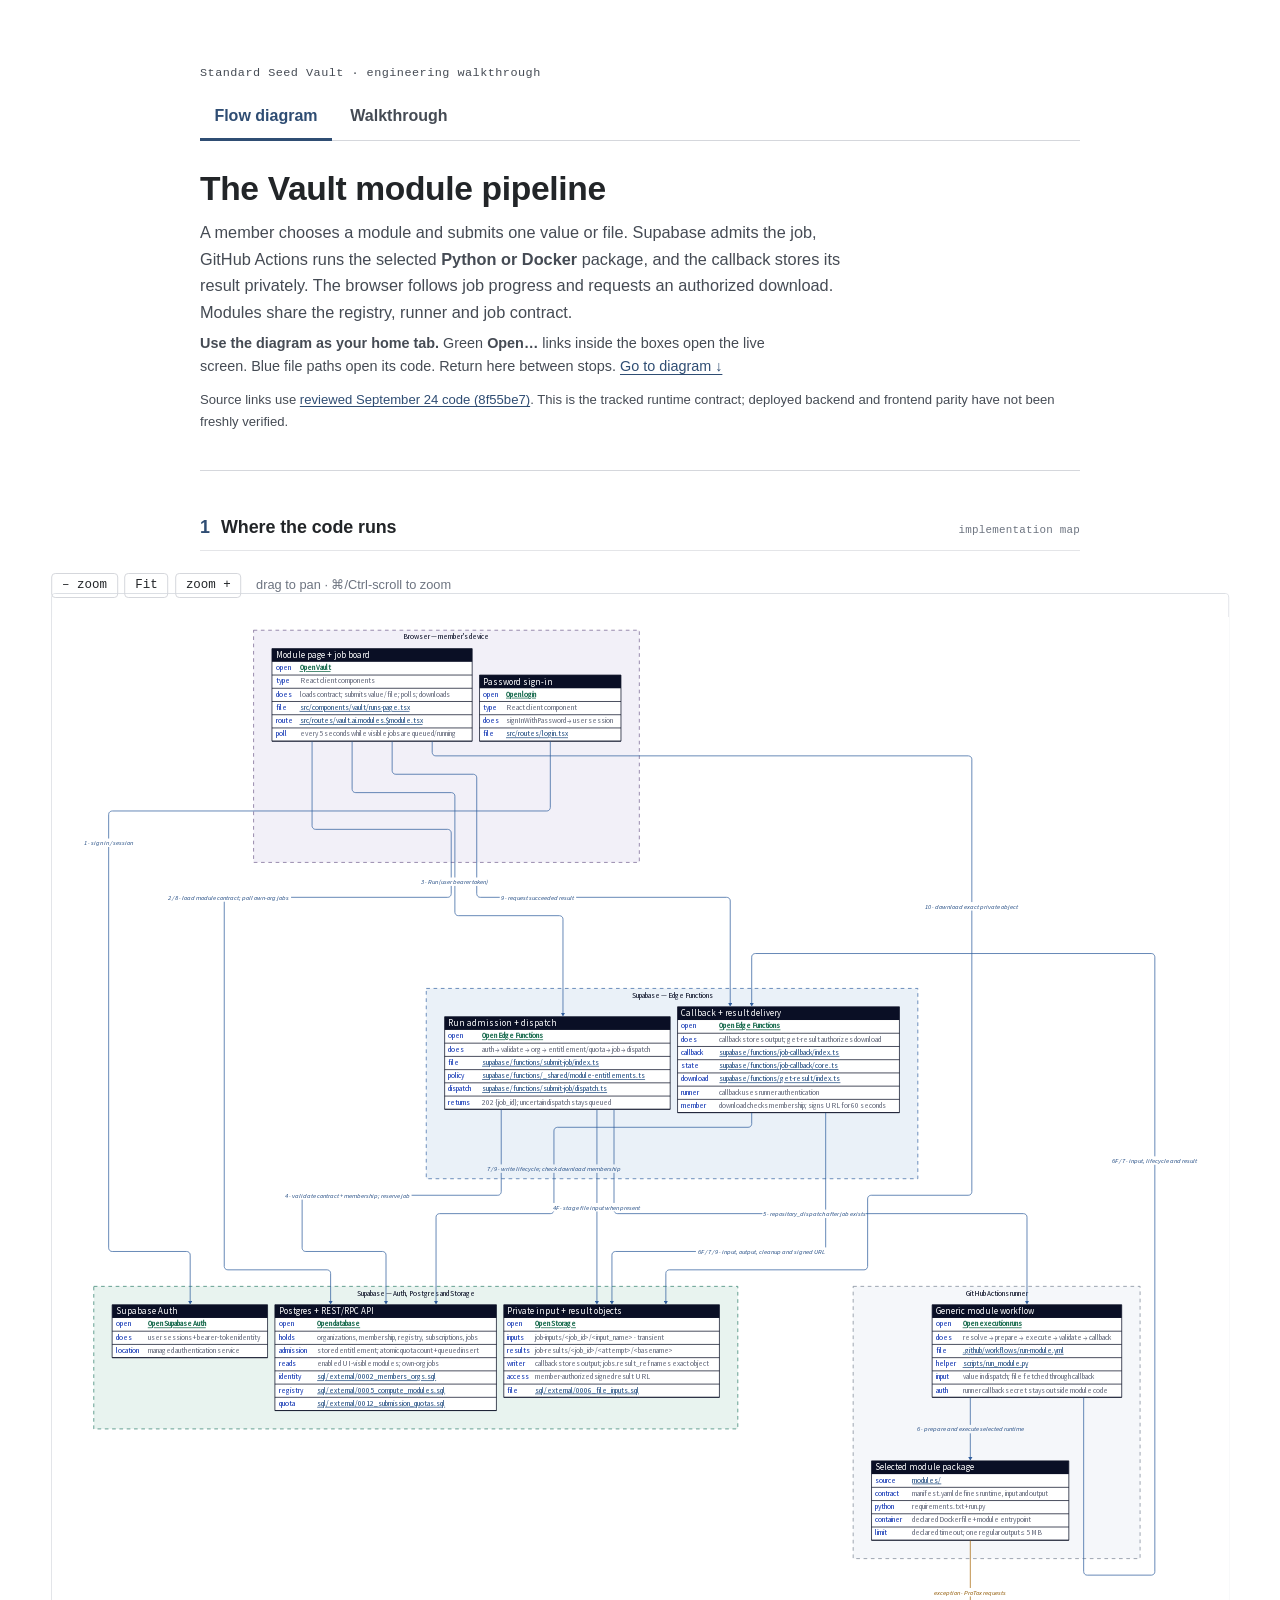
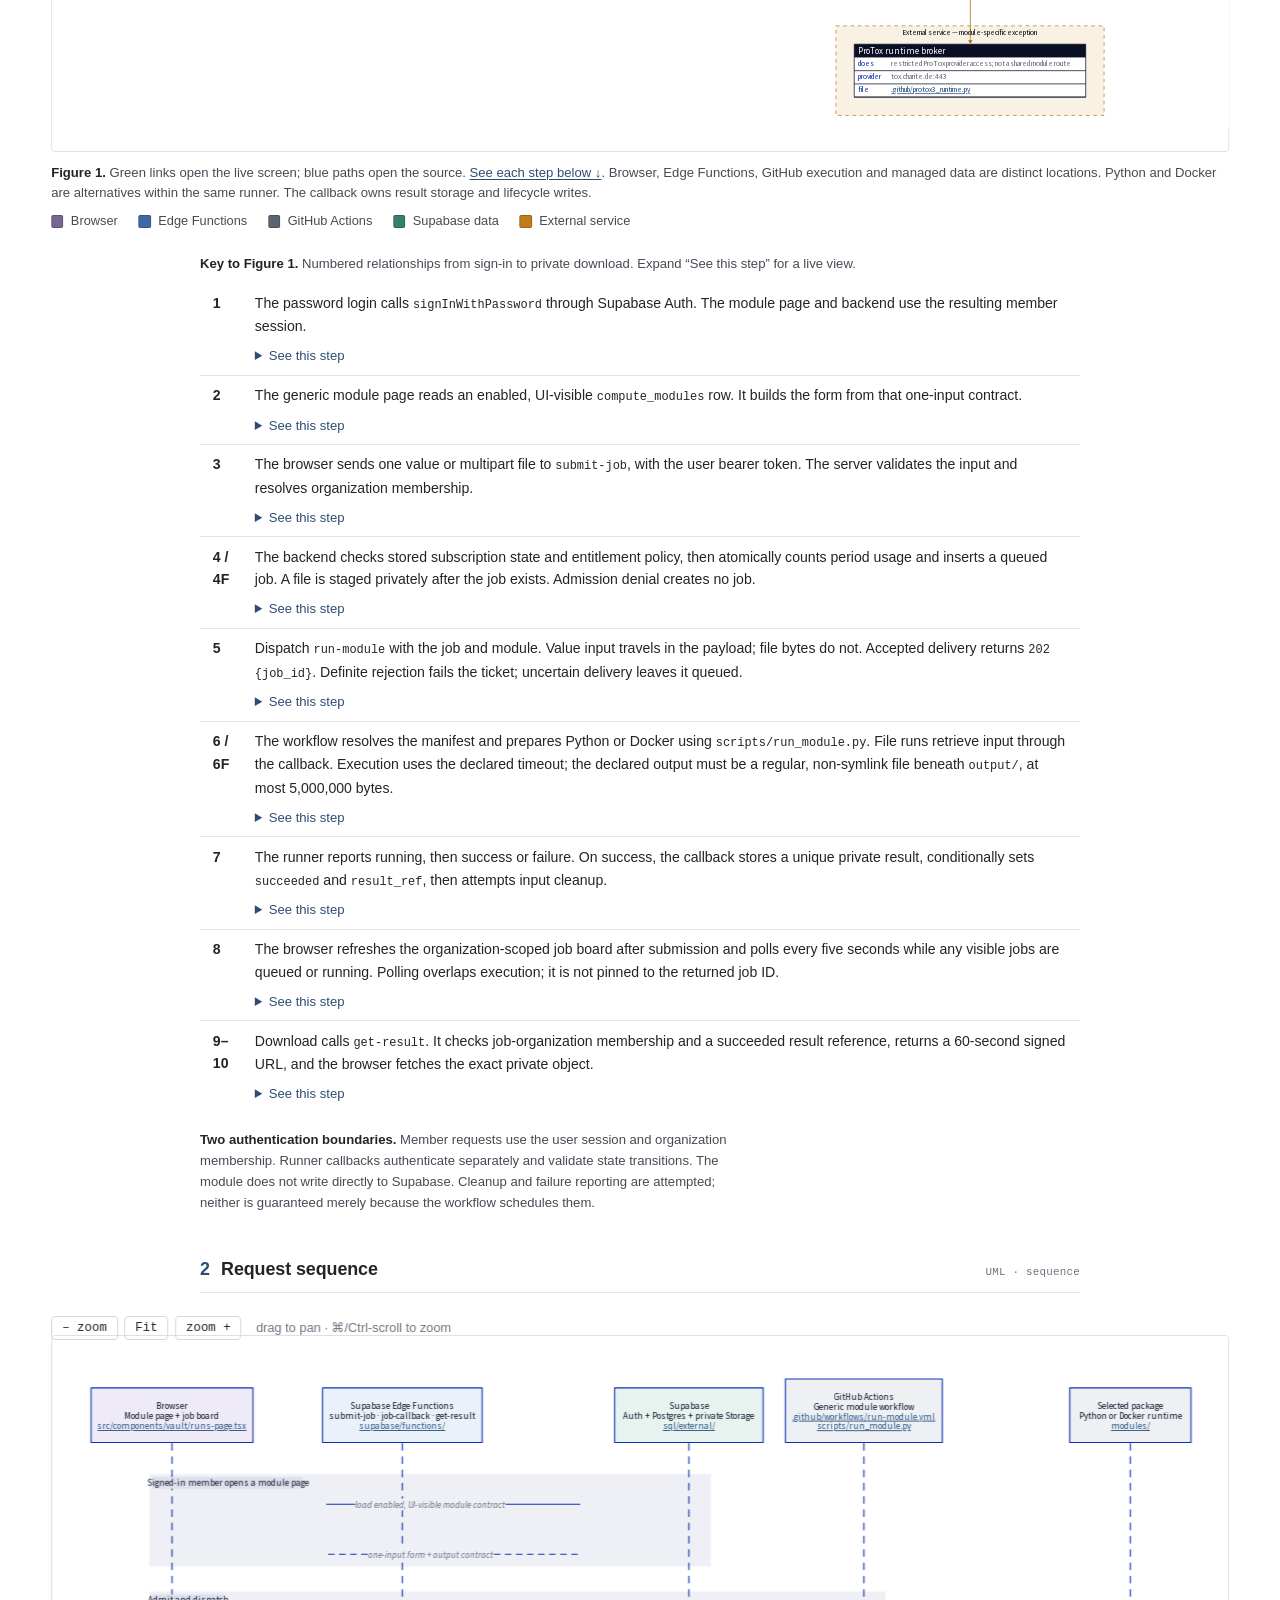
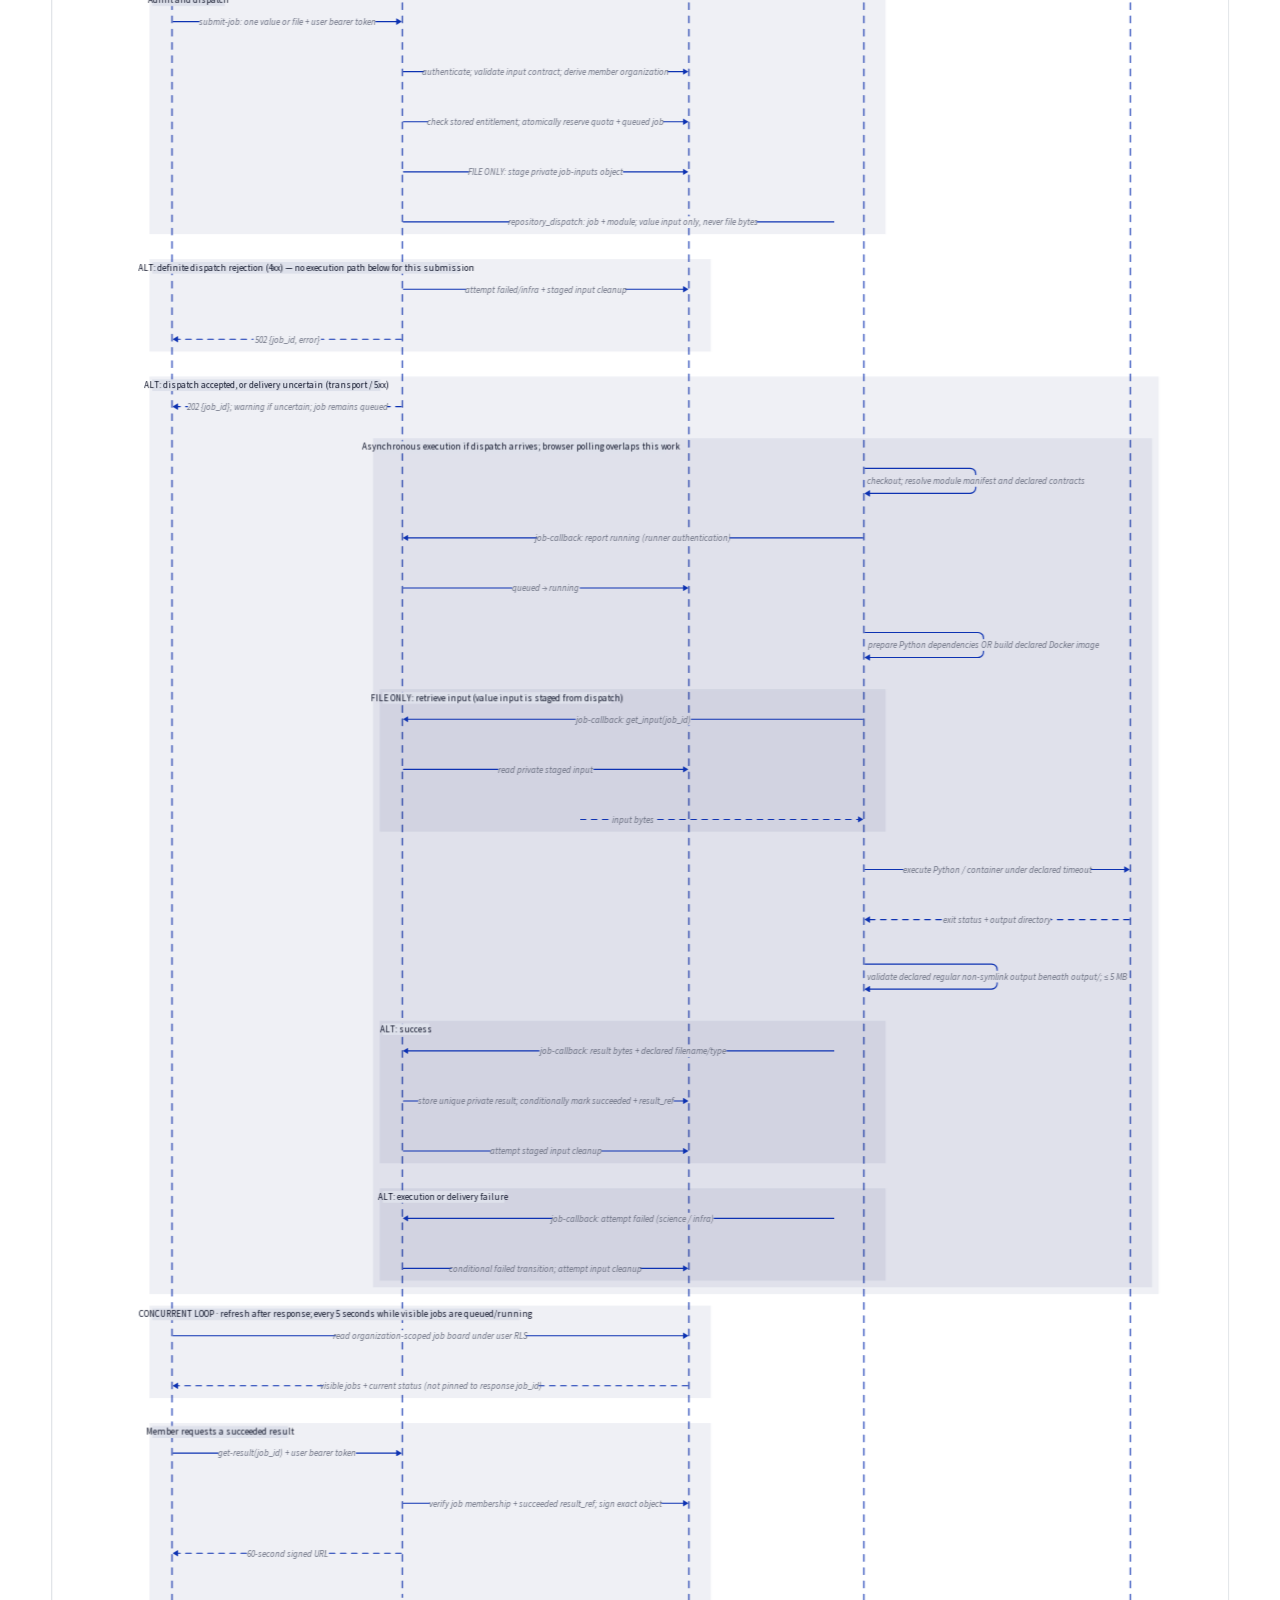
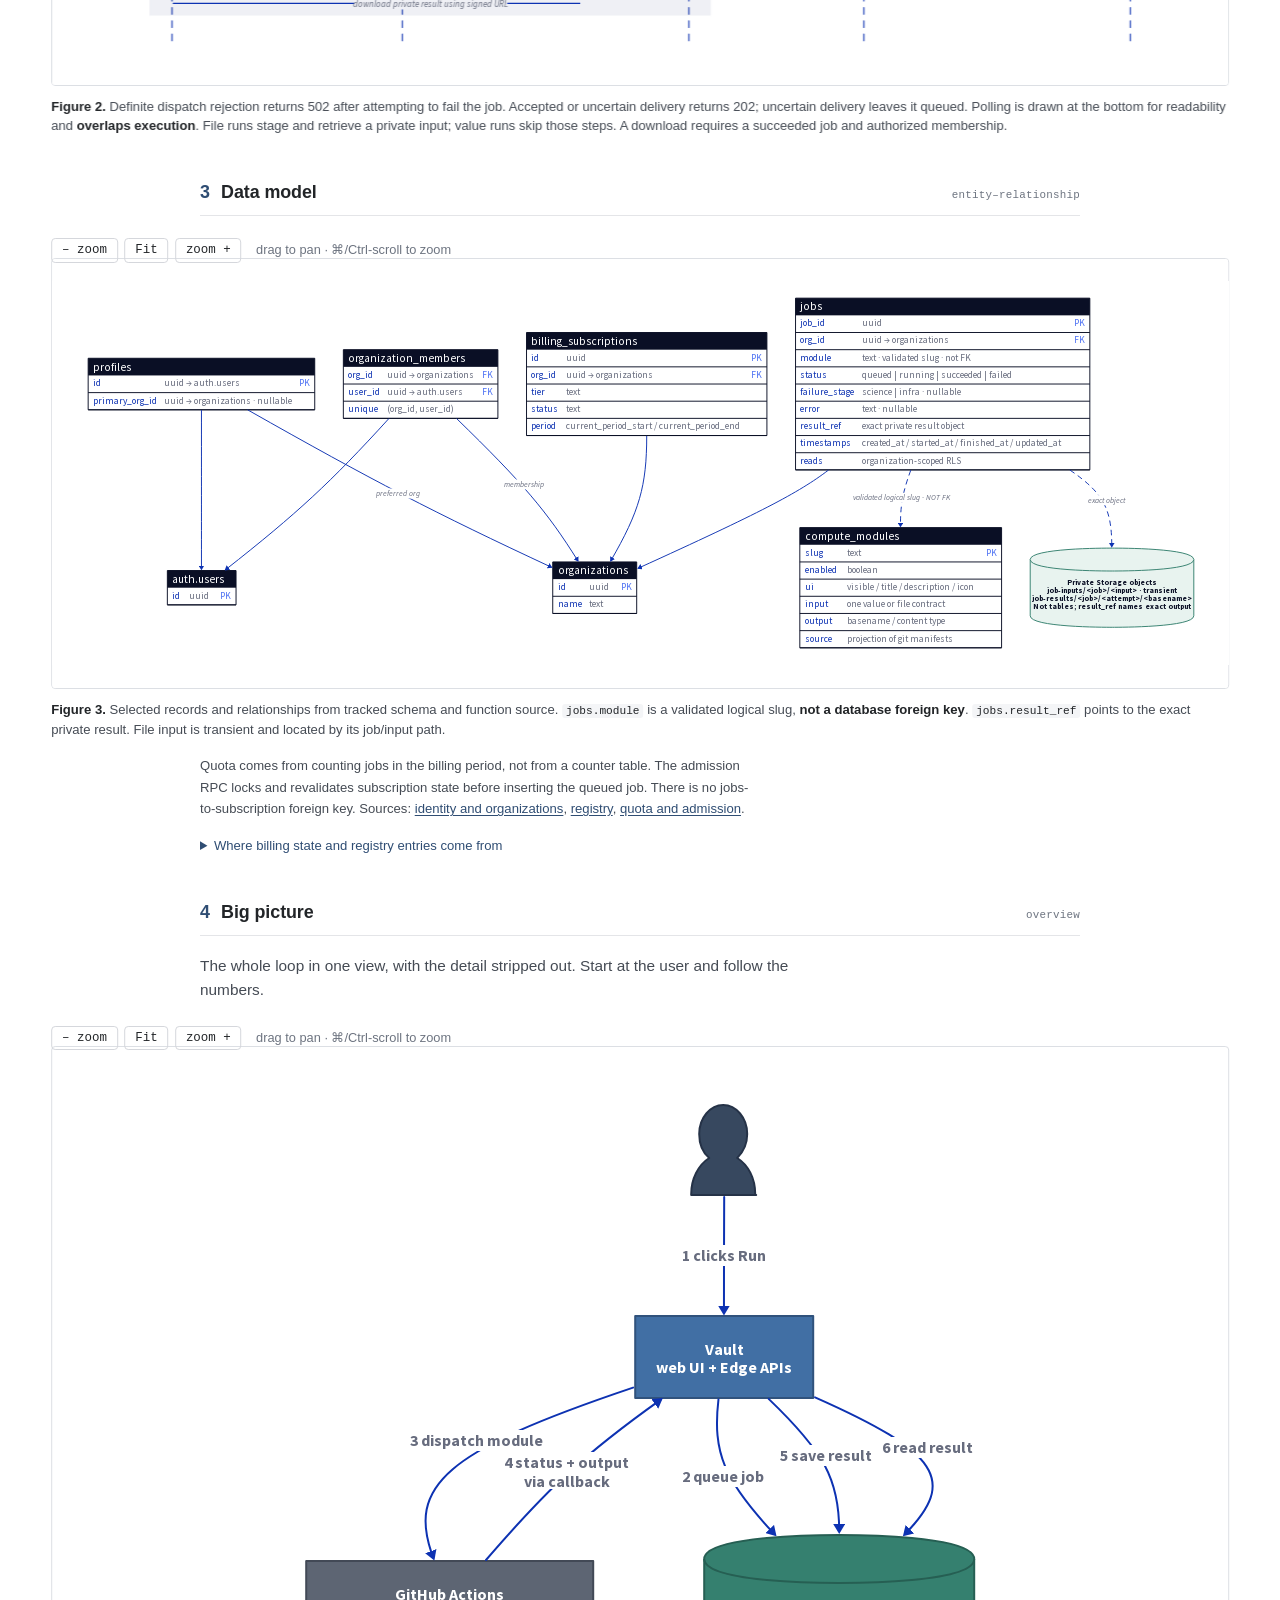
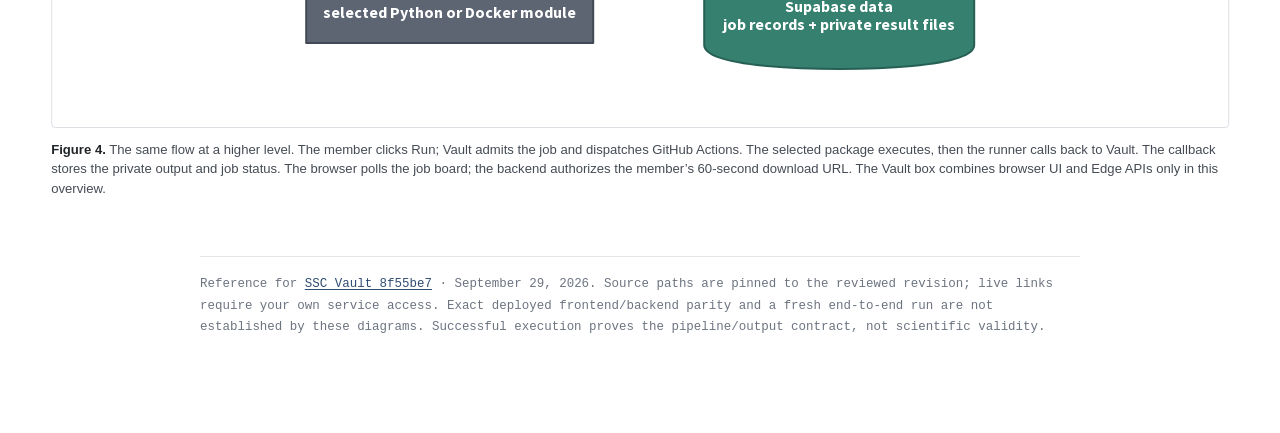
==== commit d17961c6: "Match Vault diagrams to the NOOP reference layout" ====
--- a/index.html
+++ b/index.html
@@ -1,861 +1,667 @@
 <!doctype html>
-<html lang="en">
-<head>
-<meta charset="utf-8">
-<meta name="viewport" content="width=device-width,initial-scale=1">
-<title>SSC Vault · architecture walkthrough</title>
-<meta name="description" content="SSC Vault architecture: system context, containers, linked runtime walkthrough, request sequence and data model.">
-<link rel="icon" href="data:,">
-<style>
-:root{color-scheme:light;--ink:#222a32;--muted:#536171;--line:#d9dfe6;--blue:#285b91;--green:#176745;--paper:#fff;font-family:Arial,Helvetica,sans-serif;line-height:1.6}*{box-sizing:border-box}html{scroll-behavior:smooth;scroll-padding-top:24px}body{margin:0;background:var(--paper);color:var(--ink)}main{max-width:928px;margin:auto;padding:64px 24px 70px}a{color:var(--blue);text-underline-offset:3px}a.live,.live-text{color:var(--green)}a:hover{text-decoration-thickness:2px}a:focus-visible,button:focus-visible,summary:focus-visible,[tabindex]:focus-visible{outline:3px solid #bb8415;outline-offset:4px}.label,.standard{font-family:ui-monospace,SFMono-Regular,Consolas,monospace;font-size:12px;letter-spacing:.04em;color:var(--muted)}h1{font-size:34px;line-height:1.16;letter-spacing:-.025em;margin:14px 0 16px}h2{display:flex;align-items:baseline;gap:12px;border-bottom:1px solid var(--line);font-size:20px;padding-bottom:12px;margin:62px 0 20px}h2 .number{color:var(--blue)}h2 .standard{margin-left:auto;text-align:right;letter-spacing:0}h3{font-size:17px;margin:28px 0 10px}p{margin:12px 0}header p{max-width:76ch}nav{display:flex;flex-wrap:wrap;gap:10px 24px;margin:26px 0;padding:15px 0;border-block:1px solid var(--line)}nav a{text-decoration:none;font-size:14px;font-weight:600}.quicklinks{display:flex;gap:8px 20px;flex-wrap:wrap;font-size:14px}.evidence,.note{font-size:14px;color:var(--muted)}code{font-size:.88em;padding:2px 4px;background:#f2f4f6;border-radius:3px;overflow-wrap:anywhere}figure{width:min(1200px,calc(100vw - 40px));margin:25px 0 30px;position:relative;left:50%;transform:translateX(-50%)}.diagram{border:1px solid var(--line);border-radius:4px;overflow:auto;background:#fff;padding:16px;overscroll-behavior:contain;touch-action:pan-x pan-y;scrollbar-gutter:stable}.diagram svg{display:block;max-width:none;margin:0 auto;height:auto}.diagram svg a{cursor:pointer}.diagram.is-dragging{cursor:grabbing}.diagram:not(.overview-diagram){cursor:grab}.diagram.is-zoomed{max-height:75vh}.diagram.is-zoomed svg{margin:0}.zoom{display:flex;gap:6px;align-items:center;margin:0 0 8px;font-size:12px;color:var(--muted);flex-wrap:wrap}.zoom button{font:inherit;background:white;color:var(--blue);border:1px solid var(--line);border-radius:4px;padding:8px 12px;min-height:38px;cursor:pointer}.zoom span{margin-left:8px}figcaption{font-size:13px;line-height:1.5;color:var(--muted);margin:10px 0}.legend{display:flex;flex-wrap:wrap;gap:8px 22px;font-size:13px;margin:18px 0}.legend span:before{content:'';display:inline-block;width:11px;height:11px;border:1px solid #63809a;margin-right:7px;background:#eff5fc}.legend .sb:before{background:#eef7f3;border-color:#337565}.legend .gh:before{background:#f1f2f5;border-color:#59677a}.legend .ext:before{background:#fff7e9;border-color:#986814}.steps{list-style:none;padding:0;counter-reset:step}.steps li{display:grid;grid-template-columns:28px 1fr;gap:12px;padding:17px 0;border-bottom:1px solid var(--line);font-size:15px}.step-number{color:var(--blue);font-weight:bold}.steps p{margin:5px 0 8px}details{font-size:14px}summary{color:var(--blue);cursor:pointer;width:fit-content;padding:6px 0}details p{padding-left:17px}.support{border-top:1px solid var(--line);margin-top:22px;padding-top:8px}.source-list{display:flex;flex-wrap:wrap;gap:8px 20px;font-size:14px}.back{font-size:13px;display:block;margin-top:22px}footer{border-top:1px solid var(--line);margin-top:45px;padding-top:20px;font-size:13px;color:var(--muted)}.mobile-overview{display:none}.sr-only:focus{position:fixed;top:8px;left:8px;width:auto;height:auto;clip:auto;padding:8px 12px;background:white;z-index:10}.sr-only{position:absolute;width:1px;height:1px;padding:0;margin:-1px;overflow:hidden;clip:rect(0,0,0,0);white-space:nowrap;border:0}@media(max-width:650px){main{padding:30px 18px 48px}h1{font-size:29px}h2{flex-wrap:wrap;font-size:19px;margin-top:44px}h2 .standard{font-size:10px}figure{width:100%;left:0;transform:none}.overview-diagram{display:none}.overview-diagram+.mobile-overview{display:block}.mobile-node{border:1px solid #aab7c5;padding:12px 15px;border-radius:4px;background:#eff5fc;margin-bottom:12px}.mobile-node span{display:block;font-size:14px;margin-top:4px}.mobile-node.sb{background:#eef7f3}.mobile-node.gh{background:#f1f2f5}.mobile-node.ext{background:#fff7e9}.diagram{padding:8px}.steps li{gap:7px}nav{gap:10px 20px}.zoom span{margin:0;width:100%}figcaption{font-size:13px}}@media(prefers-reduced-motion:reduce){html{scroll-behavior:auto}}@media print{main{padding:0}figure{width:100%;left:0;transform:none;break-inside:avoid}.zoom,.back{display:none}.diagram{max-height:none!important;overflow:visible}.diagram svg{width:100%!important;height:auto!important}details>*{display:block}a{color:inherit}}
-</style>
-</head>
-<body>
-<a class="sr-only" href="#overview">Skip to overview</a>
-<main>
-<header id="top">
-<div class="label">Standard Seed Vault · architecture walkthrough</div>
-<h1>How the Vault fits together</h1>
-<p>Start with the whole system, then follow one member run from the module page through admission, execution and a private download. The overview separates the Vault application from its execution and billing services.</p>
-<p>
-<b>Use this page as your home tab.</b> Green <span class="live-text">Open…</span> links lead to live screens; blue source links open the reviewed code. Expand <b>See this step</b> to follow a run. Service dashboards require your own access.</p>
-<nav aria-label="Page sections">
-<a href="#overview">Overview</a>
-<a href="#implementation">Where the code runs</a>
-<a href="#request">Request sequence</a>
-<a href="#runtime-data">Runtime data</a>
-</nav>
-<div class="quicklinks">
-<a href="https://standardseedvault.com/vault/runs" target="_blank" rel="noopener noreferrer" class="live">Open Vault</a>
-<a href="https://github.com/Standard-Seed-Corporation/pixel-perfect-clone-47795/actions/workflows/run-module.yml" target="_blank" rel="noopener noreferrer" class="live">Open execution runs</a>
-<a href="https://supabase.com/dashboard/project/knwmoomyvvfupbeotmcr" target="_blank" rel="noopener noreferrer" class="live">Open Supabase</a>
-<a href="https://github.com/Standard-Seed-Corporation/pixel-perfect-clone-47795/tree/8f55be7f6859bd78771414faa23f7e29c117cb82" target="_blank" rel="noopener noreferrer" class="source">Reviewed source · 8f55be7</a>
-</div>
-<p class="evidence">Source reviewed September 29, 2026 · current tracked commit dated September 24. Live deployment and a fresh end-to-end run have not been reverified.</p>
-</header>
-<section id="overview" aria-labelledby="overview-heading">
-<h2 id="overview-heading">
-<span class="number">1</span>Overview <span class="standard">C4 · context and containers</span>
-</h2>
-<h3>The system in its surroundings</h3>
-<p>The boundary here is the member-facing Vault application and its backend. GitHub Actions supplies execution; Stripe supplies billing events. External scientific services are used only by particular modules.</p>
-<figure id="figure-context">
-<div class="diagram overview-diagram" tabindex="0" aria-label="Figure 1a · System context. People and software systems, without individual functions, tables or deployment files.">
-<svg xmlns="http://www.w3.org/2000/svg" viewBox="0 0 1080 510" width="1080" height="510" role="img" aria-labelledby="context-title">
-<title id="context-title">C1 system context: the member uses Vault; Vault uses GitHub execution, Stripe billing and external scientific services.</title>
-<defs>
-<marker id="context-arrow" markerWidth="8" markerHeight="8" refX="7" refY="4" orient="auto">
-<path d="M0,0 L8,4 L0,8" fill="#62748a"/>
-</marker>
-</defs>
-<path d="M230 230 H320" fill="none" stroke="#62748a" stroke-width="1.6"  marker-end="url(#context-arrow)"/>
-<rect x="252.6" y="201" width="44.8" height="21" fill="white" rx="3"/>
-<text x="275" y="216" font-family="Arial,Helvetica,sans-serif" font-size="14" fill="#42556d" font-weight="500" text-anchor="middle">uses</text>
-<path d="M660 220 H725 V100 H790" fill="none" stroke="#62748a" stroke-width="1.6"  marker-end="url(#context-arrow)"/>
-<rect x="673.8" y="145" width="106.4" height="21" fill="white" rx="3"/>
-<text x="727" y="160" font-family="Arial,Helvetica,sans-serif" font-size="14" fill="#42556d" font-weight="500" text-anchor="middle">runs modules</text>
-<path d="M790 260 H660" fill="none" stroke="#62748a" stroke-width="1.6"  marker-end="url(#context-arrow)"/>
-<rect x="668.95" y="231" width="114.10000000000001" height="21" fill="white" rx="3"/>
-<text x="726" y="246" font-family="Arial,Helvetica,sans-serif" font-size="14" fill="#42556d" font-weight="500" text-anchor="middle">billing state</text>
-<path d="M660 260 H725 V420 H790" fill="none" stroke="#62748a" stroke-width="1.6" stroke-dasharray="6,5" marker-end="url(#context-arrow)"/>
-<rect x="661.4" y="361" width="137.2" height="21" fill="white" rx="3"/>
-<text x="730" y="376" font-family="Arial,Helvetica,sans-serif" font-size="14" fill="#42556d" font-weight="500" text-anchor="middle">selected modules</text>
-<rect x="30" y="170" width="200" height="135" rx="5" fill="#eff5fc" stroke="#37669a" stroke-width="1.3"/>
-<text x="46" y="198" font-family="Arial,Helvetica,sans-serif" font-size="18" fill="#37669a" font-weight="700" text-anchor="start">Member</text>
-<text x="46" y="220" font-family="Arial,Helvetica,sans-serif" font-size="13" fill="#596575" font-weight="400" text-anchor="start">Person</text>
-<text x="46" y="247" font-family="Arial,Helvetica,sans-serif" font-size="15" fill="#263342" font-weight="400" text-anchor="start">Runs analyses;</text>
-<text x="46" y="269" font-family="Arial,Helvetica,sans-serif" font-size="15" fill="#263342" font-weight="400" text-anchor="start">downloads results.</text>
-<rect x="320" y="160" width="340" height="160" rx="5" fill="#eef7f3" stroke="#337565" stroke-width="1.3"/>
-<text x="336" y="188" font-family="Arial,Helvetica,sans-serif" font-size="18" fill="#337565" font-weight="700" text-anchor="start">SSC Vault</text>
-<text x="336" y="210" font-family="Arial,Helvetica,sans-serif" font-size="13" fill="#596575" font-weight="400" text-anchor="start">Software system in scope</text>
-<text x="336" y="237" font-family="Arial,Helvetica,sans-serif" font-size="15" fill="#263342" font-weight="400" text-anchor="start">Member application and backend.</text>
-<text x="336" y="259" font-family="Arial,Helvetica,sans-serif" font-size="15" fill="#263342" font-weight="400" text-anchor="start">Admits jobs, tracks progress,</text>
-<text x="336" y="281" font-family="Arial,Helvetica,sans-serif" font-size="15" fill="#263342" font-weight="400" text-anchor="start">stores and authorizes results.</text>
-<rect x="790" y="35" width="265" height="130" rx="5" fill="#f1f2f5" stroke="#59677a" stroke-width="1.3"/>
-<text x="806" y="63" font-family="Arial,Helvetica,sans-serif" font-size="18" fill="#59677a" font-weight="700" text-anchor="start">GitHub Actions</text>
-<text x="806" y="85" font-family="Arial,Helvetica,sans-serif" font-size="13" fill="#596575" font-weight="400" text-anchor="start">External execution service</text>
-<text x="806" y="112" font-family="Arial,Helvetica,sans-serif" font-size="15" fill="#263342" font-weight="400" text-anchor="start">Runs the selected module.</text>
-<rect x="790" y="195" width="265" height="130" rx="5" fill="#fff7e9" stroke="#986814" stroke-width="1.3"/>
-<text x="806" y="223" font-family="Arial,Helvetica,sans-serif" font-size="18" fill="#986814" font-weight="700" text-anchor="start">Stripe</text>
-<text x="806" y="245" font-family="Arial,Helvetica,sans-serif" font-size="13" fill="#596575" font-weight="400" text-anchor="start">External billing system</text>
-<text x="806" y="272" font-family="Arial,Helvetica,sans-serif" font-size="15" fill="#263342" font-weight="400" text-anchor="start">Checkout and subscription</text>
-<text x="806" y="294" font-family="Arial,Helvetica,sans-serif" font-size="15" fill="#263342" font-weight="400" text-anchor="start">events; separate from a run.</text>
-<rect x="790" y="355" width="265" height="130" rx="5" fill="#fff7e9" stroke="#986814" stroke-width="1.3"/>
-<text x="806" y="383" font-family="Arial,Helvetica,sans-serif" font-size="18" fill="#986814" font-weight="700" text-anchor="start">Scientific services</text>
-<text x="806" y="405" font-family="Arial,Helvetica,sans-serif" font-size="13" fill="#596575" font-weight="400" text-anchor="start">External systems · when used</text>
-<text x="806" y="432" font-family="Arial,Helvetica,sans-serif" font-size="15" fill="#263342" font-weight="400" text-anchor="start">Module-specific requests.</text>
-</svg>
-</div>
-<div class="mobile-overview">
-<div class="mobile-node ui">
-<b>Member → SSC Vault</b>
-<span>Runs a module, follows progress and downloads the result.</span>
-</div>
-<div class="mobile-node gh">
-<b>SSC Vault → GitHub Actions</b>
-<span>Vault requests module execution and receives lifecycle / result callbacks.</span>
-</div>
-<div class="mobile-node ext">
-<b>Stripe → SSC Vault</b>
-<span>Billing events update subscription state; this is separate from each run.</span>
-</div>
-<div class="mobile-node ext">
-<b>Selected modules → scientific services</b>
-<span>Only modules with an external provider use this relationship.</span>
-</div>
-</div>
-<figcaption>
-<b>Figure 1a · System context.</b> People and software systems, without individual functions, tables or deployment files.</figcaption>
-</figure>
-<h3>Inside the Vault application</h3>
-<p>The web UI calls managed authentication, database and backend APIs. Backend functions admit jobs and authorize results. Private Storage holds file inputs and outputs. The execution service calls back with status and the result.</p>
-<figure id="figure-containers">
-<div class="diagram overview-diagram" tabindex="0" aria-label="Figure 1b · Containers. Applications and data stores. “Container” here is a C4 abstraction; Docker is one execution option inside the GitHub runner.">
-<svg xmlns="http://www.w3.org/2000/svg" viewBox="0 0 1100 720" width="1100" height="720" role="img" aria-labelledby="containers-title">
-<title id="containers-title">C2 containers: browser UI calls Auth, backend API, database and private Storage; backend dispatches GitHub Actions which calls back.</title>
-<defs>
-<marker id="containers-arrow" markerWidth="8" markerHeight="8" refX="7" refY="4" orient="auto">
-<path d="M0,0 L8,4 L0,8" fill="#62748a"/>
-</marker>
-</defs>
-<rect x="15" y="20" width="720" height="675" rx="6" fill="none" stroke="#a5b0bf" stroke-dasharray="5,4"/>
-<text x="29" y="44" font-family="Arial,Helvetica,sans-serif" font-size="14" fill="#536278" font-weight="600" text-anchor="start">Vault application boundary · managed backend hosted on Supabase</text>
-<path d="M250 195 H450" fill="none" stroke="#62748a" stroke-width="1.6"  marker-end="url(#containers-arrow)"/>
-<rect x="296.8" y="167" width="106.4" height="21" fill="white" rx="3"/>
-<text x="350" y="182" font-family="Arial,Helvetica,sans-serif" font-size="14" fill="#42556d" font-weight="500" text-anchor="middle">authenticate</text>
-<path d="M145 260 V385" fill="none" stroke="#62748a" stroke-width="1.6"  marker-end="url(#containers-arrow)"/>
-<rect x="72.55" y="311" width="144.9" height="21" fill="white" rx="3"/>
-<text x="145" y="326" font-family="Arial,Helvetica,sans-serif" font-size="14" fill="#42556d" font-weight="500" text-anchor="middle">submit / download</text>
-<path d="M250 225 H315 V530 H450" fill="none" stroke="#62748a" stroke-width="1.6"  marker-end="url(#containers-arrow)"/>
-<rect x="276.55" y="435" width="144.9" height="21" fill="white" rx="3"/>
-<text x="349" y="450" font-family="Arial,Helvetica,sans-serif" font-size="14" fill="#42556d" font-weight="500" text-anchor="middle">read visible data</text>
-<path d="M250 440 H315 V575 H450" fill="none" stroke="#62748a" stroke-width="1.6"  marker-end="url(#containers-arrow)"/>
-<rect x="296.8" y="544" width="106.4" height="21" fill="white" rx="3"/>
-<text x="350" y="559" font-family="Arial,Helvetica,sans-serif" font-size="14" fill="#42556d" font-weight="500" text-anchor="middle">read / write</text>
-<path d="M145 525 V565" fill="none" stroke="#62748a" stroke-width="1.6"  marker-end="url(#containers-arrow)"/>
-<rect x="161.8" y="533" width="106.4" height="21" fill="white" rx="3"/>
-<text x="215" y="548" font-family="Arial,Helvetica,sans-serif" font-size="14" fill="#42556d" font-weight="500" text-anchor="middle">sign / store</text>
-<path d="M40 620 H28 V225 H40" fill="none" stroke="#62748a" stroke-width="1.6" stroke-dasharray="6,5" marker-end="url(#containers-arrow)"/>
-<rect x="43.7" y="337" width="152.6" height="21" fill="white" rx="3"/>
-<text x="120" y="352" font-family="Arial,Helvetica,sans-serif" font-size="14" fill="#42556d" font-weight="500" text-anchor="middle">signed file access</text>
-<path d="M250 425 H345 V340 H850 V260" fill="none" stroke="#62748a" stroke-width="1.6"  marker-end="url(#containers-arrow)"/>
-<rect x="723.2" y="311" width="75.6" height="21" fill="white" rx="3"/>
-<text x="761" y="326" font-family="Arial,Helvetica,sans-serif" font-size="14" fill="#42556d" font-weight="500" text-anchor="middle">dispatch</text>
-<path d="M850 260 V370 H335 V475 H250" fill="none" stroke="#62748a" stroke-width="1.6"  marker-end="url(#containers-arrow)"/>
-<rect x="718.2" y="376" width="75.6" height="21" fill="white" rx="3"/>
-<text x="756" y="391" font-family="Arial,Helvetica,sans-serif" font-size="14" fill="#42556d" font-weight="500" text-anchor="middle">callback</text>
-<path d="M970 260 V475" fill="none" stroke="#62748a" stroke-width="1.6" stroke-dasharray="6,5" marker-end="url(#containers-arrow)"/>
-<rect x="901.4" y="335" width="137.2" height="21" fill="white" rx="3"/>
-<text x="970" y="350" font-family="Arial,Helvetica,sans-serif" font-size="14" fill="#42556d" font-weight="500" text-anchor="middle">selected modules</text>
-<rect x="40" y="100" width="210" height="160" rx="5" fill="#eff5fc" stroke="#37669a" stroke-width="1.3"/>
-<text x="56" y="128" font-family="Arial,Helvetica,sans-serif" font-size="18" fill="#37669a" font-weight="700" text-anchor="start">Web UI</text>
-<text x="56" y="150" font-family="Arial,Helvetica,sans-serif" font-size="13" fill="#596575" font-weight="400" text-anchor="start">Browser application</text>
-<text x="56" y="177" font-family="Arial,Helvetica,sans-serif" font-size="15" fill="#263342" font-weight="400" text-anchor="start">Run form, job board,</text>
-<text x="56" y="199" font-family="Arial,Helvetica,sans-serif" font-size="15" fill="#263342" font-weight="400" text-anchor="start">result downloads.</text>
-<a href="https://standardseedvault.com/vault/runs" target="_blank" rel="noopener noreferrer">
-<text x="56" y="227" font-family="Arial,Helvetica,sans-serif" font-size="14" fill="#136844" text-decoration="underline">Open Vault</text>
-</a>
-<rect x="450" y="100" width="255" height="160" rx="5" fill="#eef7f3" stroke="#337565" stroke-width="1.3"/>
-<text x="466" y="128" font-family="Arial,Helvetica,sans-serif" font-size="18" fill="#337565" font-weight="700" text-anchor="start">Authentication</text>
-<text x="466" y="150" font-family="Arial,Helvetica,sans-serif" font-size="13" fill="#596575" font-weight="400" text-anchor="start">Supabase Auth</text>
-<text x="466" y="177" font-family="Arial,Helvetica,sans-serif" font-size="15" fill="#263342" font-weight="400" text-anchor="start">User sessions and identity.</text>
-<a href="https://supabase.com/dashboard/project/knwmoomyvvfupbeotmcr/auth/users" target="_blank" rel="noopener noreferrer">
-<text x="466" y="205" font-family="Arial,Helvetica,sans-serif" font-size="14" fill="#136844" text-decoration="underline">Open Auth</text>
-</a>
-<rect x="40" y="385" width="210" height="140" rx="5" fill="#eef7f3" stroke="#337565" stroke-width="1.3"/>
-<text x="56" y="413" font-family="Arial,Helvetica,sans-serif" font-size="18" fill="#337565" font-weight="700" text-anchor="start">Backend API</text>
-<text x="56" y="435" font-family="Arial,Helvetica,sans-serif" font-size="13" fill="#596575" font-weight="400" text-anchor="start">Supabase Edge Functions</text>
-<text x="56" y="462" font-family="Arial,Helvetica,sans-serif" font-size="15" fill="#263342" font-weight="400" text-anchor="start">Admission, callback,</text>
-<text x="56" y="484" font-family="Arial,Helvetica,sans-serif" font-size="15" fill="#263342" font-weight="400" text-anchor="start">billing and downloads.</text>
-<rect x="40" y="565" width="210" height="105" rx="5" fill="#eef7f3" stroke="#337565" stroke-width="1.3"/>
-<text x="56" y="593" font-family="Arial,Helvetica,sans-serif" font-size="18" fill="#337565" font-weight="700" text-anchor="start">Private files</text>
-<text x="56" y="615" font-family="Arial,Helvetica,sans-serif" font-size="13" fill="#596575" font-weight="400" text-anchor="start">Supabase Storage</text>
-<text x="56" y="642" font-family="Arial,Helvetica,sans-serif" font-size="15" fill="#263342" font-weight="400" text-anchor="start">Inputs and results.</text>
-<rect x="450" y="490" width="255" height="155" rx="5" fill="#eef7f3" stroke="#337565" stroke-width="1.3"/>
-<text x="466" y="518" font-family="Arial,Helvetica,sans-serif" font-size="18" fill="#337565" font-weight="700" text-anchor="start">Database</text>
-<text x="466" y="540" font-family="Arial,Helvetica,sans-serif" font-size="13" fill="#596575" font-weight="400" text-anchor="start">Supabase Postgres</text>
-<text x="466" y="567" font-family="Arial,Helvetica,sans-serif" font-size="15" fill="#263342" font-weight="400" text-anchor="start">Organizations, registry,</text>
-<text x="466" y="589" font-family="Arial,Helvetica,sans-serif" font-size="15" fill="#263342" font-weight="400" text-anchor="start">subscriptions and jobs.</text>
-<a href="https://supabase.com/dashboard/project/knwmoomyvvfupbeotmcr/editor" target="_blank" rel="noopener noreferrer">
-<text x="466" y="617" font-family="Arial,Helvetica,sans-serif" font-size="14" fill="#136844" text-decoration="underline">Open database</text>
-</a>
-<rect x="795" y="100" width="285" height="160" rx="5" fill="#f1f2f5" stroke="#59677a" stroke-width="1.3"/>
-<text x="811" y="128" font-family="Arial,Helvetica,sans-serif" font-size="18" fill="#59677a" font-weight="700" text-anchor="start">Module execution</text>
-<text x="811" y="150" font-family="Arial,Helvetica,sans-serif" font-size="13" fill="#596575" font-weight="400" text-anchor="start">GitHub Actions service</text>
-<text x="811" y="177" font-family="Arial,Helvetica,sans-serif" font-size="15" fill="#263342" font-weight="400" text-anchor="start">Python or Docker runtime.</text>
-<a href="https://github.com/Standard-Seed-Corporation/pixel-perfect-clone-47795/actions/workflows/run-module.yml" target="_blank" rel="noopener noreferrer">
-<text x="811" y="205" font-family="Arial,Helvetica,sans-serif" font-size="14" fill="#136844" text-decoration="underline">Open runs</text>
-</a>
-<rect x="795" y="475" width="285" height="130" rx="5" fill="#fff7e9" stroke="#986814" stroke-width="1.3"/>
-<text x="811" y="503" font-family="Arial,Helvetica,sans-serif" font-size="18" fill="#986814" font-weight="700" text-anchor="start">Scientific services</text>
-<text x="811" y="525" font-family="Arial,Helvetica,sans-serif" font-size="13" fill="#596575" font-weight="400" text-anchor="start">External systems</text>
-<text x="811" y="552" font-family="Arial,Helvetica,sans-serif" font-size="15" fill="#263342" font-weight="400" text-anchor="start">Used only by modules that</text>
-<text x="811" y="574" font-family="Arial,Helvetica,sans-serif" font-size="15" fill="#263342" font-weight="400" text-anchor="start">call an external provider.</text>
-</svg>
-</div>
-<div class="mobile-overview">
-<div class="mobile-node ui">
-<b>Web UI · browser</b>
-<span>Authenticates the member, displays modules and reads the organization’s job board.</span>
-</div>
-<div class="mobile-node sb">
-<b>Authentication · Supabase Auth</b>
-<span>Issues the user session consumed by the UI and backend.</span>
-</div>
-<div class="mobile-node sb">
-<b>Backend API · Edge Functions</b>
-<span>Validates runs, checks membership, dispatches work and authorizes downloads.</span>
-</div>
-<div class="mobile-node sb">
-<b>Database · Postgres</b>
-<span>Stores organizations, module contracts, subscriptions and jobs.</span>
-</div>
-<div class="mobile-node sb">
-<b>Private Storage</b>
-<span>Backend stages inputs and stores results; the browser downloads using an authorized signed URL.</span>
-</div>
-<div class="mobile-node gh">
-<b>GitHub Actions · external execution</b>
-<span>Runs Python or Docker and calls the backend with lifecycle and result data.</span>
-</div>
-</div>
-<figcaption>
-<b>Figure 1b · Containers.</b> Applications and data stores. “Container” here is a C4 abstraction; Docker is one execution option inside the GitHub runner.</figcaption>
-</figure>
-<details class="support">
-<summary>Supporting flows: billing, module release and publication</summary>
-<p>
-<b>Billing.</b> Hosted Checkout and verified Stripe webhooks update organization subscription state. Admission reads that stored state and applies git-owned entitlement/quota policy; it does not call Stripe for every run. <a href="https://github.com/Standard-Seed-Corporation/pixel-perfect-clone-47795/blob/8f55be7f6859bd78771414faa23f7e29c117cb82/supabase/STRIPE-BILLING.md" target="_blank" rel="noopener noreferrer" class="source">Billing contract</a> · <a href="https://github.com/Standard-Seed-Corporation/pixel-perfect-clone-47795/blob/8f55be7f6859bd78771414faa23f7e29c117cb82/supabase/functions/stripe-webhook/index.ts" target="_blank" rel="noopener noreferrer" class="source">Webhook</a> · <a href="https://standardseedvault.com/membership" target="_blank" rel="noopener noreferrer" class="live">Open membership</a>.</p>
-<p>
-<b>Registry release.</b> Protected-main module changes trigger <code>release-modules.yml</code>, which sends validated contracts through the callback’s <code>sync_modules</code> action into <code>compute_modules</code>. <a href="https://github.com/Standard-Seed-Corporation/pixel-perfect-clone-47795/actions/workflows/release-modules.yml" target="_blank" rel="noopener noreferrer" class="live">Open release runs</a> · <a href="https://github.com/Standard-Seed-Corporation/pixel-perfect-clone-47795/blob/8f55be7f6859bd78771414faa23f7e29c117cb82/.github/workflows/release-modules.yml" target="_blank" rel="noopener noreferrer" class="source">Release source</a>.</p>
-<p>
-<b>Publication.</b> Git source, Supabase deployment/data, and Lovable editor/publication are separate surfaces. Registry release does not deploy SQL, edge functions or frontend code. <a href="https://github.com/Standard-Seed-Corporation/pixel-perfect-clone-47795/blob/8f55be7f6859bd78771414faa23f7e29c117cb82/AGENTS.md" target="_blank" rel="noopener noreferrer" class="source">System boundaries</a>.</p>
-</details>
-<a class="back" href="#top">Back to navigation ↑</a>
-</section>
-<section id="implementation" aria-labelledby="implementation-heading">
-<h2 id="implementation-heading">
-<span class="number">2</span>Where the code runs <span class="standard">implementation map</span>
-</h2>
-<p>Follow the numbered relationships. The registry defines the form and admission contract; the checked-out module manifest defines execution. Use the step key below for details and live destinations.</p>
-<div class="legend" aria-label="Ownership colors">
-<span>Browser</span>
-<span class="sb">Supabase</span>
-<span class="gh">GitHub Actions</span>
-<span class="ext">External service</span>
-</div>
-<figure id="figure-implementation">
-<div class="diagram detail-diagram" tabindex="0" aria-label="Figure 2 · Runtime components. Linked live screens and pinned source. Auth and membership checks are summarized in admission; transient file retrieval uses the callback. *Dockerfile applies to container modules.">
-<svg xmlns="http://www.w3.org/2000/svg" viewBox="0 0 1130 1320" width="1130" height="1320" role="img" aria-labelledby="implementation-title">
-<title id="implementation-title">Implementation map with linked source and live destinations. Eight numbered relationships are explained below.</title>
-<defs>
-<marker id="implementation-arrow" markerWidth="8" markerHeight="8" refX="7" refY="4" orient="auto">
-<path d="M0,0 L8,4 L0,8" fill="#62748a"/>
-</marker>
-</defs>
-<rect x="15" y="20" width="295" height="1015" rx="6" fill="none" stroke="#a5b0bf" stroke-dasharray="5,4"/>
-<text x="29" y="44" font-family="Arial,Helvetica,sans-serif" font-size="14" fill="#536278" font-weight="600" text-anchor="start">Browser</text>
-<rect x="345" y="20" width="405" height="1285" rx="6" fill="none" stroke="#a5b0bf" stroke-dasharray="5,4"/>
-<text x="359" y="44" font-family="Arial,Helvetica,sans-serif" font-size="14" fill="#536278" font-weight="600" text-anchor="start">Supabase</text>
-<rect x="785" y="20" width="330" height="680" rx="6" fill="none" stroke="#a5b0bf" stroke-dasharray="5,4"/>
-<text x="799" y="44" font-family="Arial,Helvetica,sans-serif" font-size="14" fill="#536278" font-weight="600" text-anchor="start">GitHub Actions</text>
-<path d="M290 155 H380" fill="none" stroke="#62748a" stroke-width="1.6"  marker-end="url(#implementation-arrow)"/>
-<rect x="322.15" y="126" width="21.7" height="21" fill="white" rx="3"/>
-<text x="333" y="141" font-family="Arial,Helvetica,sans-serif" font-size="14" fill="#42556d" font-weight="500" text-anchor="middle">2</text>
-<path d="M710 155 H810" fill="none" stroke="#62748a" stroke-width="1.6"  marker-end="url(#implementation-arrow)"/>
-<rect x="749.15" y="126" width="21.7" height="21" fill="white" rx="3"/>
-<text x="760" y="141" font-family="Arial,Helvetica,sans-serif" font-size="14" fill="#42556d" font-weight="500" text-anchor="middle">5</text>
-<path d="M380 475 H325 V290 H290" fill="none" stroke="#62748a" stroke-width="1.6"  marker-end="url(#implementation-arrow)"/>
-<rect x="314.15" y="369" width="21.7" height="21" fill="white" rx="3"/>
-<text x="325" y="384" font-family="Arial,Helvetica,sans-serif" font-size="14" fill="#42556d" font-weight="500" text-anchor="middle">1</text>
-<path d="M540 320 V410" fill="none" stroke="#62748a" stroke-width="1.6"  marker-end="url(#implementation-arrow)"/>
-<rect x="542.15" y="357" width="21.7" height="21" fill="white" rx="3"/>
-<text x="553" y="372" font-family="Arial,Helvetica,sans-serif" font-size="14" fill="#42556d" font-weight="500" text-anchor="middle">3</text>
-<path d="M710 280 H733 V713 H710" fill="none" stroke="#62748a" stroke-width="1.6"  marker-end="url(#implementation-arrow)"/>
-<rect x="719.15" y="566" width="21.7" height="21" fill="white" rx="3"/>
-<text x="730" y="581" font-family="Arial,Helvetica,sans-serif" font-size="14" fill="#42556d" font-weight="500" text-anchor="middle">4</text>
-<path d="M945 340 V430" fill="none" stroke="#62748a" stroke-width="1.6"  marker-end="url(#implementation-arrow)"/>
-<rect x="947.15" y="375" width="21.7" height="21" fill="white" rx="3"/>
-<text x="958" y="390" font-family="Arial,Helvetica,sans-serif" font-size="14" fill="#42556d" font-weight="500" text-anchor="middle">6</text>
-<path d="M1090 285 H1110 V730 H765 V937 H710" fill="none" stroke="#62748a" stroke-width="1.6"  marker-end="url(#implementation-arrow)"/>
-<rect x="1086.15" y="550" width="21.7" height="21" fill="white" rx="3"/>
-<text x="1097" y="565" font-family="Arial,Helvetica,sans-serif" font-size="14" fill="#42556d" font-weight="500" text-anchor="middle">7</text>
-<path d="M810 550 H778 V290 H810" fill="none" stroke="#62748a" stroke-width="1.6" stroke-dasharray="6,5" marker-end="url(#implementation-arrow)"/>
-<rect x="757.9" y="361" width="60.2" height="21" fill="white" rx="3"/>
-<text x="788" y="376" font-family="Arial,Helvetica,sans-serif" font-size="14" fill="#42556d" font-weight="500" text-anchor="middle">result</text>
-<path d="M540 870 V770" fill="none" stroke="#62748a" stroke-width="1.6"  marker-end="url(#implementation-arrow)"/>
-<rect x="540.75" y="807" width="52.5" height="21" fill="white" rx="3"/>
-<text x="567" y="822" font-family="Arial,Helvetica,sans-serif" font-size="14" fill="#42556d" font-weight="500" text-anchor="middle">state</text>
-<rect x="785" y="1065" width="330" height="240" rx="6" fill="none" stroke="#a5b0bf" stroke-dasharray="5,4"/>
-<text x="799" y="1089" font-family="Arial,Helvetica,sans-serif" font-size="14" fill="#536278" font-weight="600" text-anchor="start">Supabase Storage</text>
-<path d="M710 1000 H770 V1180 H810" fill="none" stroke="#62748a" stroke-width="1.6"  marker-end="url(#implementation-arrow)"/>
-<rect x="706.4" y="1079" width="137.2" height="21" fill="white" rx="3"/>
-<text x="775" y="1094" font-family="Arial,Helvetica,sans-serif" font-size="14" fill="#42556d" font-weight="500" text-anchor="middle">store / clean up</text>
-<path d="M710 1215 H810" fill="none" stroke="#62748a" stroke-width="1.6"  marker-end="url(#implementation-arrow)"/>
-<rect x="737.6" y="1185" width="44.8" height="21" fill="white" rx="3"/>
-<text x="760" y="1200" font-family="Arial,Helvetica,sans-serif" font-size="14" fill="#42556d" font-weight="500" text-anchor="middle">sign</text>
-<path d="M290 945 H335 V1195 H380" fill="none" stroke="#62748a" stroke-width="1.6"  marker-end="url(#implementation-arrow)"/>
-<rect x="121.85" y="1095" width="160.3" height="21" fill="white" rx="3"/>
-<text x="202" y="1110" font-family="Arial,Helvetica,sans-serif" font-size="14" fill="#42556d" font-weight="500" text-anchor="middle">8 · signed download</text>
-<path d="M290 270 H325 V695 H380" fill="none" stroke="#62748a" stroke-width="1.6" stroke-dasharray="6,5" marker-end="url(#implementation-arrow)"/>
-<rect x="302.6" y="587" width="44.8" height="21" fill="white" rx="3"/>
-<text x="325" y="602" font-family="Arial,Helvetica,sans-serif" font-size="14" fill="#42556d" font-weight="500" text-anchor="middle">poll</text>
-<path d="M945 665 V795" fill="none" stroke="#62748a" stroke-width="1.6" stroke-dasharray="6,5" marker-end="url(#implementation-arrow)"/>
-<rect x="887.4" y="738" width="137.2" height="21" fill="white" rx="3"/>
-<text x="956" y="753" font-family="Arial,Helvetica,sans-serif" font-size="14" fill="#42556d" font-weight="500" text-anchor="middle">module exception</text>
-<rect x="40" y="90" width="250" height="245" rx="5" fill="#eff5fc" stroke="#37669a" stroke-width="1.3"/>
-<text x="56" y="118" font-family="Arial,Helvetica,sans-serif" font-size="18" fill="#37669a" font-weight="700" text-anchor="start">Module page</text>
-<text x="56" y="140" font-family="Arial,Helvetica,sans-serif" font-size="13" fill="#596575" font-weight="400" text-anchor="start">React · browser</text>
-<text x="56" y="167" font-family="Arial,Helvetica,sans-serif" font-size="15" fill="#263342" font-weight="400" text-anchor="start">Loads a visible contract.</text>
-<text x="56" y="189" font-family="Arial,Helvetica,sans-serif" font-size="15" fill="#263342" font-weight="400" text-anchor="start">Submits one value or file.</text>
-<text x="56" y="211" font-family="Arial,Helvetica,sans-serif" font-size="15" fill="#263342" font-weight="400" text-anchor="start">Refreshes the job board.</text>
-<a href="https://standardseedvault.com/vault/runs" target="_blank" rel="noopener noreferrer">
-<text x="56" y="239" font-family="Arial,Helvetica,sans-serif" font-size="14" fill="#136844" text-decoration="underline">Open Vault</text>
-</a>
-<a href="https://github.com/Standard-Seed-Corporation/pixel-perfect-clone-47795/blob/8f55be7f6859bd78771414faa23f7e29c117cb82/src/components/vault/runs-page.tsx" target="_blank" rel="noopener noreferrer">
-<text x="56" y="263" font-family="Arial,Helvetica,sans-serif" font-size="14" fill="#245f9b" text-decoration="underline">runs-page.tsx</text>
-</a>
-<a href="https://github.com/Standard-Seed-Corporation/pixel-perfect-clone-47795/blob/8f55be7f6859bd78771414faa23f7e29c117cb82/src/routes/vault.ai.modules.$module.tsx" target="_blank" rel="noopener noreferrer">
-<text x="56" y="287" font-family="Arial,Helvetica,sans-serif" font-size="14" fill="#245f9b" text-decoration="underline">Generic module route</text>
-</a>
-<rect x="380" y="90" width="330" height="230" rx="5" fill="#eef7f3" stroke="#337565" stroke-width="1.3"/>
-<text x="396" y="118" font-family="Arial,Helvetica,sans-serif" font-size="18" fill="#337565" font-weight="700" text-anchor="start">submit-job</text>
-<text x="396" y="140" font-family="Arial,Helvetica,sans-serif" font-size="13" fill="#596575" font-weight="400" text-anchor="start">Edge Function</text>
-<text x="396" y="167" font-family="Arial,Helvetica,sans-serif" font-size="15" fill="#263342" font-weight="400" text-anchor="start">Bearer auth + organization.</text>
-<text x="396" y="189" font-family="Arial,Helvetica,sans-serif" font-size="15" fill="#263342" font-weight="400" text-anchor="start">Input, entitlement and quota.</text>
-<text x="396" y="211" font-family="Arial,Helvetica,sans-serif" font-size="15" fill="#263342" font-weight="400" text-anchor="start">Queued job before dispatch.</text>
-<a href="https://supabase.com/dashboard/project/knwmoomyvvfupbeotmcr/functions" target="_blank" rel="noopener noreferrer">
-<text x="396" y="239" font-family="Arial,Helvetica,sans-serif" font-size="14" fill="#136844" text-decoration="underline">Open functions</text>
-</a>
-<a href="https://github.com/Standard-Seed-Corporation/pixel-perfect-clone-47795/blob/8f55be7f6859bd78771414faa23f7e29c117cb82/supabase/functions/submit-job/index.ts" target="_blank" rel="noopener noreferrer">
-<text x="396" y="263" font-family="Arial,Helvetica,sans-serif" font-size="14" fill="#245f9b" text-decoration="underline">submit-job/index.ts</text>
-</a>
-<a href="https://github.com/Standard-Seed-Corporation/pixel-perfect-clone-47795/blob/8f55be7f6859bd78771414faa23f7e29c117cb82/supabase/functions/_shared/module-entitlements.ts" target="_blank" rel="noopener noreferrer">
-<text x="396" y="287" font-family="Arial,Helvetica,sans-serif" font-size="14" fill="#245f9b" text-decoration="underline">Entitlement policy</text>
-</a>
-<rect x="810" y="90" width="280" height="250" rx="5" fill="#f1f2f5" stroke="#59677a" stroke-width="1.3"/>
-<text x="826" y="118" font-family="Arial,Helvetica,sans-serif" font-size="18" fill="#59677a" font-weight="700" text-anchor="start">run-module.yml</text>
-<text x="826" y="140" font-family="Arial,Helvetica,sans-serif" font-size="13" fill="#596575" font-weight="400" text-anchor="start">Workflow orchestration</text>
-<text x="826" y="167" font-family="Arial,Helvetica,sans-serif" font-size="15" fill="#263342" font-weight="400" text-anchor="start">Checks out module source.</text>
-<text x="826" y="189" font-family="Arial,Helvetica,sans-serif" font-size="15" fill="#263342" font-weight="400" text-anchor="start">Resolves its runtime contract.</text>
-<text x="826" y="211" font-family="Arial,Helvetica,sans-serif" font-size="15" fill="#263342" font-weight="400" text-anchor="start">Reports lifecycle and result.</text>
-<a href="https://github.com/Standard-Seed-Corporation/pixel-perfect-clone-47795/actions/workflows/run-module.yml" target="_blank" rel="noopener noreferrer">
-<text x="826" y="239" font-family="Arial,Helvetica,sans-serif" font-size="14" fill="#136844" text-decoration="underline">Open execution runs</text>
-</a>
-<a href="https://github.com/Standard-Seed-Corporation/pixel-perfect-clone-47795/blob/8f55be7f6859bd78771414faa23f7e29c117cb82/.github/workflows/run-module.yml" target="_blank" rel="noopener noreferrer">
-<text x="826" y="263" font-family="Arial,Helvetica,sans-serif" font-size="14" fill="#245f9b" text-decoration="underline">Workflow source</text>
-</a>
-<a href="https://github.com/Standard-Seed-Corporation/pixel-perfect-clone-47795/blob/8f55be7f6859bd78771414faa23f7e29c117cb82/scripts/run_module.py" target="_blank" rel="noopener noreferrer">
-<text x="826" y="287" font-family="Arial,Helvetica,sans-serif" font-size="14" fill="#245f9b" text-decoration="underline">scripts/run_module.py</text>
-</a>
-<rect x="380" y="410" width="330" height="150" rx="5" fill="#eef7f3" stroke="#337565" stroke-width="1.3"/>
-<text x="396" y="438" font-family="Arial,Helvetica,sans-serif" font-size="18" fill="#337565" font-weight="700" text-anchor="start">compute_modules</text>
-<text x="396" y="460" font-family="Arial,Helvetica,sans-serif" font-size="13" fill="#596575" font-weight="400" text-anchor="start">Runtime registry</text>
-<text x="396" y="487" font-family="Arial,Helvetica,sans-serif" font-size="15" fill="#263342" font-weight="400" text-anchor="start">UI and admission input contract.</text>
-<text x="396" y="509" font-family="Arial,Helvetica,sans-serif" font-size="15" fill="#263342" font-weight="400" text-anchor="start">Enabled + UI visibility fields.</text>
-<a href="https://supabase.com/dashboard/project/knwmoomyvvfupbeotmcr/editor" target="_blank" rel="noopener noreferrer">
-<text x="396" y="537" font-family="Arial,Helvetica,sans-serif" font-size="14" fill="#136844" text-decoration="underline">Open database</text>
-</a>
-<rect x="380" y="620" width="330" height="150" rx="5" fill="#eef7f3" stroke="#337565" stroke-width="1.3"/>
-<text x="396" y="648" font-family="Arial,Helvetica,sans-serif" font-size="18" fill="#337565" font-weight="700" text-anchor="start">jobs + admission state</text>
-<text x="396" y="670" font-family="Arial,Helvetica,sans-serif" font-size="13" fill="#596575" font-weight="400" text-anchor="start">Postgres · organization scope</text>
-<text x="396" y="697" font-family="Arial,Helvetica,sans-serif" font-size="15" fill="#263342" font-weight="400" text-anchor="start">Membership and subscription.</text>
-<text x="396" y="719" font-family="Arial,Helvetica,sans-serif" font-size="15" fill="#263342" font-weight="400" text-anchor="start">Atomic quota + queued insert.</text>
-<a href="https://github.com/Standard-Seed-Corporation/pixel-perfect-clone-47795/blob/8f55be7f6859bd78771414faa23f7e29c117cb82/sql/external/0012_submission_quotas.sql" target="_blank" rel="noopener noreferrer">
-<text x="396" y="747" font-family="Arial,Helvetica,sans-serif" font-size="14" fill="#245f9b" text-decoration="underline">Quota reservation SQL</text>
-</a>
-<rect x="810" y="430" width="280" height="235" rx="5" fill="#f1f2f5" stroke="#59677a" stroke-width="1.3"/>
-<text x="826" y="458" font-family="Arial,Helvetica,sans-serif" font-size="18" fill="#59677a" font-weight="700" text-anchor="start">Selected module</text>
-<text x="826" y="480" font-family="Arial,Helvetica,sans-serif" font-size="13" fill="#596575" font-weight="400" text-anchor="start">Python or Docker execution</text>
-<text x="826" y="507" font-family="Arial,Helvetica,sans-serif" font-size="15" fill="#263342" font-weight="400" text-anchor="start">manifest.yaml · run.py</text>
-<text x="826" y="529" font-family="Arial,Helvetica,sans-serif" font-size="15" fill="#263342" font-weight="400" text-anchor="start">requirements.txt · Dockerfile*</text>
-<text x="826" y="551" font-family="Arial,Helvetica,sans-serif" font-size="15" fill="#263342" font-weight="400" text-anchor="start">Declared timeout; one result.</text>
-<a href="https://github.com/Standard-Seed-Corporation/pixel-perfect-clone-47795/tree/8f55be7f6859bd78771414faa23f7e29c117cb82/modules" target="_blank" rel="noopener noreferrer">
-<text x="826" y="579" font-family="Arial,Helvetica,sans-serif" font-size="14" fill="#245f9b" text-decoration="underline">Module package source</text>
-</a>
-<a href="https://github.com/Standard-Seed-Corporation/pixel-perfect-clone-47795/blob/8f55be7f6859bd78771414faa23f7e29c117cb82/scripts/run_module.py" target="_blank" rel="noopener noreferrer">
-<text x="826" y="603" font-family="Arial,Helvetica,sans-serif" font-size="14" fill="#245f9b" text-decoration="underline">Runtime implementation</text>
-</a>
-<rect x="810" y="795" width="280" height="160" rx="5" fill="#fff7e9" stroke="#986814" stroke-width="1.3"/>
-<text x="826" y="823" font-family="Arial,Helvetica,sans-serif" font-size="18" fill="#986814" font-weight="700" text-anchor="start">ProTox exception</text>
-<text x="826" y="845" font-family="Arial,Helvetica,sans-serif" font-size="13" fill="#596575" font-weight="400" text-anchor="start">External provider boundary</text>
-<text x="826" y="872" font-family="Arial,Helvetica,sans-serif" font-size="15" fill="#263342" font-weight="400" text-anchor="start">Module-specific broker to</text>
-<text x="826" y="894" font-family="Arial,Helvetica,sans-serif" font-size="15" fill="#263342" font-weight="400" text-anchor="start">tox.charite.de; not all modules.</text>
-<a href="https://github.com/Standard-Seed-Corporation/pixel-perfect-clone-47795/blob/8f55be7f6859bd78771414faa23f7e29c117cb82/.github/protox3_runtime.py" target="_blank" rel="noopener noreferrer">
-<text x="826" y="922" font-family="Arial,Helvetica,sans-serif" font-size="14" fill="#245f9b" text-decoration="underline">Broker source</text>
-</a>
-<rect x="380" y="870" width="330" height="175" rx="5" fill="#eef7f3" stroke="#337565" stroke-width="1.3"/>
-<text x="396" y="898" font-family="Arial,Helvetica,sans-serif" font-size="18" fill="#337565" font-weight="700" text-anchor="start">job-callback</text>
-<text x="396" y="920" font-family="Arial,Helvetica,sans-serif" font-size="13" fill="#596575" font-weight="400" text-anchor="start">Runner-authenticated function</text>
-<text x="396" y="947" font-family="Arial,Helvetica,sans-serif" font-size="15" fill="#263342" font-weight="400" text-anchor="start">Stores output; advances lifecycle.</text>
-<text x="396" y="969" font-family="Arial,Helvetica,sans-serif" font-size="15" fill="#263342" font-weight="400" text-anchor="start">Attempts terminal input cleanup.</text>
-<a href="https://github.com/Standard-Seed-Corporation/pixel-perfect-clone-47795/blob/8f55be7f6859bd78771414faa23f7e29c117cb82/supabase/functions/job-callback/index.ts" target="_blank" rel="noopener noreferrer">
-<text x="396" y="997" font-family="Arial,Helvetica,sans-serif" font-size="14" fill="#245f9b" text-decoration="underline">Callback source</text>
-</a>
-<a href="https://github.com/Standard-Seed-Corporation/pixel-perfect-clone-47795/blob/8f55be7f6859bd78771414faa23f7e29c117cb82/supabase/functions/job-callback/core.ts" target="_blank" rel="noopener noreferrer">
-<text x="396" y="1021" font-family="Arial,Helvetica,sans-serif" font-size="14" fill="#245f9b" text-decoration="underline">State / result logic</text>
-</a>
-<rect x="40" y="850" width="250" height="180" rx="5" fill="#eff5fc" stroke="#37669a" stroke-width="1.3"/>
-<text x="56" y="878" font-family="Arial,Helvetica,sans-serif" font-size="18" fill="#37669a" font-weight="700" text-anchor="start">Result download</text>
-<text x="56" y="900" font-family="Arial,Helvetica,sans-serif" font-size="13" fill="#596575" font-weight="400" text-anchor="start">Browser</text>
-<text x="56" y="927" font-family="Arial,Helvetica,sans-serif" font-size="15" fill="#263342" font-weight="400" text-anchor="start">Requests a succeeded result.</text>
-<text x="56" y="949" font-family="Arial,Helvetica,sans-serif" font-size="15" fill="#263342" font-weight="400" text-anchor="start">Follows an authorized URL.</text>
-<text x="56" y="971" font-family="Arial,Helvetica,sans-serif" font-size="15" fill="#263342" font-weight="400" text-anchor="start">Retrieves the private file.</text>
-<a href="https://standardseedvault.com/vault/runs" target="_blank" rel="noopener noreferrer">
-<text x="56" y="999" font-family="Arial,Helvetica,sans-serif" font-size="14" fill="#136844" text-decoration="underline">Open Runs</text>
-</a>
-<rect x="380" y="1130" width="330" height="155" rx="5" fill="#eef7f3" stroke="#337565" stroke-width="1.3"/>
-<text x="396" y="1158" font-family="Arial,Helvetica,sans-serif" font-size="18" fill="#337565" font-weight="700" text-anchor="start">get-result</text>
-<text x="396" y="1180" font-family="Arial,Helvetica,sans-serif" font-size="13" fill="#596575" font-weight="400" text-anchor="start">Supabase Edge Function</text>
-<text x="396" y="1207" font-family="Arial,Helvetica,sans-serif" font-size="15" fill="#263342" font-weight="400" text-anchor="start">Checks job membership + success.</text>
-<text x="396" y="1229" font-family="Arial,Helvetica,sans-serif" font-size="15" fill="#263342" font-weight="400" text-anchor="start">Returns a 60-second signed URL.</text>
-<a href="https://github.com/Standard-Seed-Corporation/pixel-perfect-clone-47795/blob/8f55be7f6859bd78771414faa23f7e29c117cb82/supabase/functions/get-result/index.ts" target="_blank" rel="noopener noreferrer">
-<text x="396" y="1257" font-family="Arial,Helvetica,sans-serif" font-size="14" fill="#245f9b" text-decoration="underline">Download authorization</text>
-</a>
-<rect x="810" y="1130" width="280" height="155" rx="5" fill="#eef7f3" stroke="#337565" stroke-width="1.3"/>
-<text x="826" y="1158" font-family="Arial,Helvetica,sans-serif" font-size="18" fill="#337565" font-weight="700" text-anchor="start">Private files</text>
-<text x="826" y="1180" font-family="Arial,Helvetica,sans-serif" font-size="13" fill="#596575" font-weight="400" text-anchor="start">job-inputs / job-results</text>
-<text x="826" y="1207" font-family="Arial,Helvetica,sans-serif" font-size="15" fill="#263342" font-weight="400" text-anchor="start">Transient input; private result.</text>
-<a href="https://supabase.com/dashboard/project/knwmoomyvvfupbeotmcr/storage/buckets" target="_blank" rel="noopener noreferrer">
-<text x="826" y="1235" font-family="Arial,Helvetica,sans-serif" font-size="14" fill="#136844" text-decoration="underline">Open Storage</text>
-</a>
-<a href="https://github.com/Standard-Seed-Corporation/pixel-perfect-clone-47795/blob/8f55be7f6859bd78771414faa23f7e29c117cb82/sql/external/0006_file_inputs.sql" target="_blank" rel="noopener noreferrer">
-<text x="826" y="1259" font-family="Arial,Helvetica,sans-serif" font-size="14" fill="#245f9b" text-decoration="underline">Input storage contract</text>
-</a>
-</svg>
-</div>
-<figcaption>
-<b>Figure 2 · Runtime components.</b> Linked live screens and pinned source. Auth and membership checks are summarized in admission; transient file retrieval uses the callback. *Dockerfile applies to container modules.</figcaption>
-</figure>
-<ol class="steps">
-<li id="step-1">
-<span class="step-number">1</span>
-<div>
-<b>Discover the module</b>
-<p>The page loads the enabled, UI-visible registry entry for its route. The registry supplies the one-input form and output contract.</p>
-<details>
-<summary>See this step</summary>
-<p>
-<a href="https://standardseedvault.com/vault/runs" target="_blank" rel="noopener noreferrer" class="live">Open Vault</a>: choose a visible module. <a href="https://supabase.com/dashboard/project/knwmoomyvvfupbeotmcr/editor" target="_blank" rel="noopener noreferrer" class="live">Open database</a>: inspect <code>compute_modules</code>. <a href="https://github.com/Standard-Seed-Corporation/pixel-perfect-clone-47795/blob/8f55be7f6859bd78771414faa23f7e29c117cb82/src/components/vault/runs-page.tsx" target="_blank" rel="noopener noreferrer" class="source">Form source</a>
-</p>
-</details>
-</div>
-</li>
-<li id="step-2">
-<span class="step-number">2</span>
-<div>
-<b>Submit a run</b>
-<p>The browser sends one value or multipart file to submit-job with the user session.</p>
-<details>
-<summary>See this step</summary>
-<p>
-<a href="https://standardseedvault.com/vault/runs" target="_blank" rel="noopener noreferrer" class="live">Open Vault</a>: use a module page; inspect the <code>submit-job</code> request in browser Network tools. <a href="https://github.com/Standard-Seed-Corporation/pixel-perfect-clone-47795/blob/8f55be7f6859bd78771414faa23f7e29c117cb82/src/components/vault/runs-page.tsx" target="_blank" rel="noopener noreferrer" class="source">Submission UI</a>
-</p>
-</details>
-</div>
-</li>
-<li id="step-3">
-<span class="step-number">3</span>
-<div>
-<b>Authenticate and validate</b>
-<p>The backend authenticates the bearer token, validates the registered input and derives a membership-valid organization.</p>
-<details>
-<summary>See this step</summary>
-<p>
-<a href="https://supabase.com/dashboard/project/knwmoomyvvfupbeotmcr/functions" target="_blank" rel="noopener noreferrer" class="live">Open functions</a>: open <code>submit-job</code>. <a href="https://github.com/Standard-Seed-Corporation/pixel-perfect-clone-47795/blob/8f55be7f6859bd78771414faa23f7e29c117cb82/supabase/functions/submit-job/index.ts" target="_blank" rel="noopener noreferrer" class="source">Admission source</a>
-</p>
-</details>
-</div>
-</li>
-<li id="step-4">
-<span class="step-number">4</span>
-<div>
-<b>Admit the job</b>
-<p>Stored subscription state and git-owned entitlement policy determine access. A service-only RPC serializes quota counting and the queued-job insert.</p>
-<details>
-<summary>See this step</summary>
-<p>
-<a href="https://supabase.com/dashboard/project/knwmoomyvvfupbeotmcr/editor" target="_blank" rel="noopener noreferrer" class="live">Open database</a>: inspect the organization’s <code>jobs</code> and <code>billing_subscriptions</code>. <a href="https://github.com/Standard-Seed-Corporation/pixel-perfect-clone-47795/blob/8f55be7f6859bd78771414faa23f7e29c117cb82/supabase/functions/_shared/module-entitlements.ts" target="_blank" rel="noopener noreferrer" class="source">Entitlements</a> · <a href="https://github.com/Standard-Seed-Corporation/pixel-perfect-clone-47795/blob/8f55be7f6859bd78771414faa23f7e29c117cb82/sql/external/0012_submission_quotas.sql" target="_blank" rel="noopener noreferrer" class="source">Reservation SQL</a>
-</p>
-</details>
-</div>
-</li>
-<li id="step-5">
-<span class="step-number">5</span>
-<div>
-<b>Stage and dispatch</b>
-<p>File input is staged privately; dispatch carries job and module identifiers without file bytes. Value input is included in the dispatch. Accepted delivery returns 202; the browser reloads the job board.</p>
-<details>
-<summary>See this step</summary>
-<p>
-<a href="https://github.com/Standard-Seed-Corporation/pixel-perfect-clone-47795/actions/workflows/run-module.yml" target="_blank" rel="noopener noreferrer" class="live">Open execution runs</a>: match the job ID in the run name. <a href="https://github.com/Standard-Seed-Corporation/pixel-perfect-clone-47795/blob/8f55be7f6859bd78771414faa23f7e29c117cb82/supabase/functions/submit-job/dispatch.ts" target="_blank" rel="noopener noreferrer" class="source">Dispatch payload</a>
-</p>
-</details>
-</div>
-</li>
-<li id="step-6">
-<span class="step-number">6</span>
-<div>
-<b>Execute the selected package</b>
-<p>The workflow uses scripts/run_module.py to resolve the manifest, prepare Python or Docker, stage input and enforce the execution timeout. The declared result must be a regular non-symlink file beneath output/, at most 5,000,000 bytes.</p>
-<details>
-<summary>See this step</summary>
-<p>
-<a href="https://github.com/Standard-Seed-Corporation/pixel-perfect-clone-47795/actions/workflows/run-module.yml" target="_blank" rel="noopener noreferrer" class="live">Open execution runs</a>: inspect resolve, runtime, input, execution and output steps. <a href="https://github.com/Standard-Seed-Corporation/pixel-perfect-clone-47795/blob/8f55be7f6859bd78771414faa23f7e29c117cb82/.github/workflows/run-module.yml" target="_blank" rel="noopener noreferrer" class="source">Workflow</a> · <a href="https://github.com/Standard-Seed-Corporation/pixel-perfect-clone-47795/blob/8f55be7f6859bd78771414faa23f7e29c117cb82/scripts/run_module.py" target="_blank" rel="noopener noreferrer" class="source">Runner helper</a>
-</p>
-</details>
-</div>
-</li>
-<li id="step-7">
-<span class="step-number">7</span>
-<div>
-<b>Store and finalize</b>
-<p>The runner-authenticated callback stores a unique private result, conditionally records succeeded and its exact result_ref, then attempts input cleanup. Failure reporting and cleanup can themselves fail.</p>
-<details>
-<summary>See this step</summary>
-<p>
-<a href="https://supabase.com/dashboard/project/knwmoomyvvfupbeotmcr/editor" target="_blank" rel="noopener noreferrer" class="live">Open database</a>: inspect the job. <a href="https://supabase.com/dashboard/project/knwmoomyvvfupbeotmcr/storage/buckets" target="_blank" rel="noopener noreferrer" class="live">Open Storage</a>: inspect its private result object. <a href="https://github.com/Standard-Seed-Corporation/pixel-perfect-clone-47795/blob/8f55be7f6859bd78771414faa23f7e29c117cb82/supabase/functions/job-callback/index.ts" target="_blank" rel="noopener noreferrer" class="source">Callback</a> · <a href="https://github.com/Standard-Seed-Corporation/pixel-perfect-clone-47795/blob/8f55be7f6859bd78771414faa23f7e29c117cb82/supabase/functions/job-callback/core.ts" target="_blank" rel="noopener noreferrer" class="source">Lifecycle logic</a>
-</p>
-</details>
-</div>
-</li>
-<li id="step-8">
-<span class="step-number">8</span>
-<div>
-<b>Observe and download</b>
-<p>The browser polls visible jobs every five seconds while any are queued or running. Download calls get-result, which checks organization membership and succeeded state before returning a 60-second signed URL.</p>
-<details>
-<summary>See this step</summary>
-<p>
-<a href="https://standardseedvault.com/vault/runs" target="_blank" rel="noopener noreferrer" class="live">Open Runs</a>: select a succeeded job’s download. <a href="https://github.com/Standard-Seed-Corporation/pixel-perfect-clone-47795/blob/8f55be7f6859bd78771414faa23f7e29c117cb82/src/components/vault/runs-page.tsx" target="_blank" rel="noopener noreferrer" class="source">Polling UI</a> · <a href="https://github.com/Standard-Seed-Corporation/pixel-perfect-clone-47795/blob/8f55be7f6859bd78771414faa23f7e29c117cb82/supabase/functions/get-result/index.ts" target="_blank" rel="noopener noreferrer" class="source">Download authorization</a>
-</p>
-</details>
-</div>
-</li>
-</ol>
-<a class="back" href="#top">Back to navigation ↑</a>
-</section>
-<section id="request" aria-labelledby="request-heading">
-<h2 id="request-heading">
-<span class="number">3</span>Request sequence <span class="standard">UML · sequence</span>
-</h2>
-<p>Accepted dispatch returns before execution finishes. The job-board polling loop overlaps the runner’s work. The drawing expands a representative file run; a value run skips private input staging and retrieval.</p>
-<figure id="figure-sequence">
-<div class="diagram detail-diagram" tabindex="0" aria-label="Figure 3 · One member run. The concurrent loop is drawn above execution for readability. Admission rejection creates no job; file-staging failure fails the queued ticket. Definite dispatch rejection and uncertain delivery have different outcomes.">
-<svg xmlns="http://www.w3.org/2000/svg" viewBox="0 0 1120 1510" width="1120" height="1510" role="img" aria-labelledby="sequence-title">
-<title id="sequence-title">Request sequence. Accepted dispatch returns 202. Polling runs concurrently with asynchronous execution.</title>
-<defs>
-<marker id="sequence-arrow" markerWidth="8" markerHeight="8" refX="7" refY="4" orient="auto">
-<path d="M0,0 L8,4 L0,8" fill="#62748a"/>
-</marker>
-</defs>
-<rect x="14" y="20" width="172" height="70" rx="5" fill="#eff5fc" stroke="#37669a" stroke-width="1.3"/>
-<text x="30" y="48" font-family="Arial,Helvetica,sans-serif" font-size="18" fill="#37669a" font-weight="700" text-anchor="start">Browser</text>
-<text x="30" y="70" font-family="Arial,Helvetica,sans-serif" font-size="13" fill="#596575" font-weight="400" text-anchor="start">Vault UI</text>
-<path d="M100 90 V1480" stroke="#a3aebb" stroke-dasharray="4,5"/>
-<rect x="239" y="20" width="172" height="70" rx="5" fill="#eef7f3" stroke="#337565" stroke-width="1.3"/>
-<text x="255" y="48" font-family="Arial,Helvetica,sans-serif" font-size="18" fill="#337565" font-weight="700" text-anchor="start">Backend</text>
-<text x="255" y="70" font-family="Arial,Helvetica,sans-serif" font-size="13" fill="#596575" font-weight="400" text-anchor="start">submit / get-result</text>
-<path d="M325 90 V1480" stroke="#a3aebb" stroke-dasharray="4,5"/>
-<rect x="479" y="20" width="172" height="70" rx="5" fill="#eef7f3" stroke="#337565" stroke-width="1.3"/>
-<text x="495" y="48" font-family="Arial,Helvetica,sans-serif" font-size="18" fill="#337565" font-weight="700" text-anchor="start">Supabase</text>
-<text x="495" y="70" font-family="Arial,Helvetica,sans-serif" font-size="13" fill="#596575" font-weight="400" text-anchor="start">Auth · DB · Storage</text>
-<path d="M565 90 V1480" stroke="#a3aebb" stroke-dasharray="4,5"/>
-<rect x="714" y="20" width="172" height="70" rx="5" fill="#f1f2f5" stroke="#59677a" stroke-width="1.3"/>
-<text x="730" y="48" font-family="Arial,Helvetica,sans-serif" font-size="18" fill="#59677a" font-weight="700" text-anchor="start">Runner</text>
-<text x="730" y="70" font-family="Arial,Helvetica,sans-serif" font-size="13" fill="#596575" font-weight="400" text-anchor="start">GitHub Actions</text>
-<path d="M800 90 V1480" stroke="#a3aebb" stroke-dasharray="4,5"/>
-<rect x="934" y="20" width="172" height="70" rx="5" fill="#eef7f3" stroke="#337565" stroke-width="1.3"/>
-<text x="950" y="48" font-family="Arial,Helvetica,sans-serif" font-size="18" fill="#337565" font-weight="700" text-anchor="start">Callback</text>
-<text x="950" y="70" font-family="Arial,Helvetica,sans-serif" font-size="13" fill="#596575" font-weight="400" text-anchor="start">job-callback</text>
-<path d="M1020 90 V1480" stroke="#a3aebb" stroke-dasharray="4,5"/>
-<path d="M100 133 H565" fill="none" stroke="#62748a" stroke-width="1.6"  marker-end="url(#sequence-arrow)"/>
-<rect x="171.5" y="108" width="322.0" height="21" fill="white" rx="3"/>
-<text x="332.5" y="123" font-family="Arial,Helvetica,sans-serif" font-size="14" fill="#42556d" font-weight="500" text-anchor="middle">Load enabled, UI-visible module contract</text>
-<path d="M100 182 H325" fill="none" stroke="#62748a" stroke-width="1.6"  marker-end="url(#sequence-arrow)"/>
-<rect x="113.1" y="157" width="198.8" height="21" fill="white" rx="3"/>
-<text x="212.5" y="172" font-family="Arial,Helvetica,sans-serif" font-size="14" fill="#42556d" font-weight="500" text-anchor="middle">Submit one value or file</text>
-<path d="M325 228 H565" fill="none" stroke="#62748a" stroke-width="1.6"  marker-end="url(#sequence-arrow)"/>
-<rect x="268.6" y="203" width="352.8" height="21" fill="white" rx="3"/>
-<text x="445.0" y="218" font-family="Arial,Helvetica,sans-serif" font-size="14" fill="#42556d" font-weight="500" text-anchor="middle">Auth, membership, input + entitlement checks</text>
-<path d="M325 276 H565" fill="none" stroke="#62748a" stroke-width="1.6"  marker-end="url(#sequence-arrow)"/>
-<rect x="268.6" y="251" width="352.8" height="21" fill="white" rx="3"/>
-<text x="445.0" y="266" font-family="Arial,Helvetica,sans-serif" font-size="14" fill="#42556d" font-weight="500" text-anchor="middle">Reserve quota + insert queued job atomically</text>
-<path d="M325 322 H565" fill="none" stroke="#62748a" stroke-width="1.6"  marker-end="url(#sequence-arrow)"/>
-<rect x="322.5" y="297" width="245.0" height="21" fill="white" rx="3"/>
-<text x="445.0" y="312" font-family="Arial,Helvetica,sans-serif" font-size="14" fill="#42556d" font-weight="500" text-anchor="middle">File only: stage private input</text>
-<path d="M325 368 H800" fill="none" stroke="#62748a" stroke-width="1.6"  marker-end="url(#sequence-arrow)"/>
-<rect x="401.5" y="343" width="322.0" height="21" fill="white" rx="3"/>
-<text x="562.5" y="358" font-family="Arial,Helvetica,sans-serif" font-size="14" fill="#42556d" font-weight="500" text-anchor="middle">repository_dispatch; file bytes excluded</text>
-<rect x="15" y="388" width="1090" height="140" rx="3" fill="#f6f8fa" fill-opacity=".78" stroke="#d4dce4"/>
-<text x="28" y="411" font-family="Arial,Helvetica,sans-serif" font-size="14" fill="#334c6b" font-weight="700" text-anchor="start">ALT · dispatch response</text>
-<path d="M325 443 H100" fill="none" stroke="#62748a" stroke-width="1.6" stroke-dasharray="6,5" marker-end="url(#sequence-arrow)"/>
-<rect x="74.6" y="418" width="275.8" height="21" fill="white" rx="3"/>
-<text x="212.5" y="433" font-family="Arial,Helvetica,sans-serif" font-size="14" fill="#42556d" font-weight="500" text-anchor="middle">Accepted / uncertain: 202 {job_id}</text>
-<text x="345" y="471" font-family="Arial,Helvetica,sans-serif" font-size="14" fill="#263342" font-weight="400" text-anchor="start">Uncertain transport / 5xx: leave queued; response includes warning.</text>
-<path d="M325 516 H100" fill="none" stroke="#62748a" stroke-width="1.6" stroke-dasharray="6,5" marker-end="url(#sequence-arrow)"/>
-<rect x="63.04999999999998" y="491" width="298.90000000000003" height="21" fill="white" rx="3"/>
-<text x="212.5" y="506" font-family="Arial,Helvetica,sans-serif" font-size="14" fill="#42556d" font-weight="500" text-anchor="middle">Definite 4xx: fail ticket; return 502</text>
-<rect x="15" y="550" width="1090" height="165" rx="3" fill="#f6f8fa" fill-opacity=".78" stroke="#d4dce4"/>
-<text x="28" y="573" font-family="Arial,Helvetica,sans-serif" font-size="14" fill="#334c6b" font-weight="700" text-anchor="start">CONCURRENT LOOP · after accepted / uncertain dispatch, while active jobs exist</text>
-<path d="M100 610 H565" fill="none" stroke="#62748a" stroke-width="1.6"  marker-end="url(#sequence-arrow)"/>
-<rect x="144.54999999999998" y="585" width="375.90000000000003" height="21" fill="white" rx="3"/>
-<text x="332.5" y="600" font-family="Arial,Helvetica,sans-serif" font-size="14" fill="#42556d" font-weight="500" text-anchor="middle">Refresh own-org job board; then every 5 seconds</text>
-<path d="M565 663 H100" fill="none" stroke="#62748a" stroke-width="1.6" stroke-dasharray="6,5" marker-end="url(#sequence-arrow)"/>
-<rect x="129.15" y="638" width="406.7" height="21" fill="white" rx="3"/>
-<text x="332.5" y="653" font-family="Arial,Helvetica,sans-serif" font-size="14" fill="#42556d" font-weight="500" text-anchor="middle">Visible job rows; stop polling when none are active</text>
-<text x="32" y="696" font-family="Arial,Helvetica,sans-serif" font-size="13" fill="#263342" font-weight="400" text-anchor="start">This loop overlaps the execution below; the UI reloads the board rather than pinning the response job_id.</text>
-<rect x="15" y="742" width="1090" height="495" rx="3" fill="#f6f8fa" fill-opacity=".78" stroke="#d4dce4"/>
-<text x="28" y="765" font-family="Arial,Helvetica,sans-serif" font-size="14" fill="#334c6b" font-weight="700" text-anchor="start">ASYNC · representative successful execution; Python or Docker selected by manifest</text>
-<text x="667" y="792" font-family="Arial,Helvetica,sans-serif" font-size="14" fill="#263342" font-weight="400" text-anchor="start">Checkout + resolve contract</text>
-<path d="M800 829 H1020" fill="none" stroke="#62748a" stroke-width="1.6"  marker-end="url(#sequence-arrow)"/>
-<rect x="849.1" y="804" width="121.8" height="21" fill="white" rx="3"/>
-<text x="910.0" y="819" font-family="Arial,Helvetica,sans-serif" font-size="14" fill="#42556d" font-weight="500" text-anchor="middle">Report running</text>
-<path d="M1020 872 H565" fill="none" stroke="#62748a" stroke-width="1.6"  marker-end="url(#sequence-arrow)"/>
-<rect x="723.9" y="847" width="137.2" height="21" fill="white" rx="3"/>
-<text x="792.5" y="862" font-family="Arial,Helvetica,sans-serif" font-size="14" fill="#42556d" font-weight="500" text-anchor="middle">queued → running</text>
-<text x="658" y="917" font-family="Arial,Helvetica,sans-serif" font-size="14" fill="#263342" font-weight="400" text-anchor="start">Prepare Python / build Docker image</text>
-<path d="M800 962 H1020" fill="none" stroke="#62748a" stroke-width="1.6"  marker-end="url(#sequence-arrow)"/>
-<rect x="826.0" y="937" width="168.0" height="21" fill="white" rx="3"/>
-<text x="910.0" y="952" font-family="Arial,Helvetica,sans-serif" font-size="14" fill="#42556d" font-weight="500" text-anchor="middle">File only: get_input</text>
-<path d="M1020 1007 H800" fill="none" stroke="#62748a" stroke-width="1.6" stroke-dasharray="6,5" marker-end="url(#sequence-arrow)"/>
-<rect x="829.85" y="982" width="160.3" height="21" fill="white" rx="3"/>
-<text x="910.0" y="997" font-family="Arial,Helvetica,sans-serif" font-size="14" fill="#42556d" font-weight="500" text-anchor="middle">Private input bytes</text>
-<text x="650" y="1045" font-family="Arial,Helvetica,sans-serif" font-size="14" fill="#263342" font-weight="400" text-anchor="start">Execute under declared timeout</text>
-<text x="650" y="1072" font-family="Arial,Helvetica,sans-serif" font-size="14" fill="#263342" font-weight="400" text-anchor="start">Validate one regular output ≤ 5 MB</text>
-<path d="M800 1115 H1020" fill="none" stroke="#62748a" stroke-width="1.6"  marker-end="url(#sequence-arrow)"/>
-<rect x="833.7" y="1090" width="152.6" height="21" fill="white" rx="3"/>
-<text x="910.0" y="1105" font-family="Arial,Helvetica,sans-serif" font-size="14" fill="#42556d" font-weight="500" text-anchor="middle">Output + name/type</text>
-<path d="M1020 1161 H565" fill="none" stroke="#62748a" stroke-width="1.6"  marker-end="url(#sequence-arrow)"/>
-<rect x="600.7" y="1136" width="383.6" height="21" fill="white" rx="3"/>
-<text x="792.5" y="1151" font-family="Arial,Helvetica,sans-serif" font-size="14" fill="#42556d" font-weight="500" text-anchor="middle">Store object; conditional succeeded + result_ref</text>
-<text x="401" y="1204" font-family="Arial,Helvetica,sans-serif" font-size="14" fill="#263342" font-weight="400" text-anchor="start">Then best-effort input cleanup. Failures report failed when callback succeeds.</text>
-<path d="M100 1298 H325" fill="none" stroke="#62748a" stroke-width="1.6"  marker-end="url(#sequence-arrow)"/>
-<rect x="97.7" y="1273" width="229.6" height="21" fill="white" rx="3"/>
-<text x="212.5" y="1288" font-family="Arial,Helvetica,sans-serif" font-size="14" fill="#42556d" font-weight="500" text-anchor="middle">Download: get-result(job_id)</text>
-<path d="M325 1346 H565" fill="none" stroke="#62748a" stroke-width="1.6"  marker-end="url(#sequence-arrow)"/>
-<rect x="260.9" y="1321" width="368.2" height="21" fill="white" rx="3"/>
-<text x="445.0" y="1336" font-family="Arial,Helvetica,sans-serif" font-size="14" fill="#42556d" font-weight="500" text-anchor="middle">Verify membership + success; sign exact object</text>
-<path d="M325 1394 H100" fill="none" stroke="#62748a" stroke-width="1.6" stroke-dasharray="6,5" marker-end="url(#sequence-arrow)"/>
-<rect x="128.5" y="1369" width="168.0" height="21" fill="white" rx="3"/>
-<text x="212.5" y="1384" font-family="Arial,Helvetica,sans-serif" font-size="14" fill="#42556d" font-weight="500" text-anchor="middle">60-second signed URL</text>
-<path d="M100 1442 H565" fill="none" stroke="#62748a" stroke-width="1.6"  marker-end="url(#sequence-arrow)"/>
-<rect x="183.04999999999998" y="1417" width="298.90000000000003" height="21" fill="white" rx="3"/>
-<text x="332.5" y="1432" font-family="Arial,Helvetica,sans-serif" font-size="14" fill="#42556d" font-weight="500" text-anchor="middle">Fetch private result using signed URL</text>
-</svg>
-</div>
-<figcaption>
-<b>Figure 3 · One member run.</b> The concurrent loop is drawn above execution for readability. Admission rejection creates no job; file-staging failure fails the queued ticket. Definite dispatch rejection and uncertain delivery have different outcomes.</figcaption>
-</figure>
-<details>
-<summary>Read the sequence as text</summary>
-<ol>
-<li>Load the registry contract; submit one value or file.</li>
-<li>Authenticate, validate input and organization, then check stored entitlement and atomically reserve quota with a queued job.</li>
-<li>Stage an optional private input and dispatch GitHub Actions. A 4xx rejection fails the job and returns 502; transport/5xx uncertainty leaves it queued and returns 202 with a warning. Accepted dispatch returns 202 with the job ID.</li>
-<li>The browser refreshes its organization-scoped job board and polls every five seconds while active jobs exist.</li>
-<li>In parallel, the runner resolves the package, reports running, prepares Python or Docker, retrieves any file input and executes under the declared timeout.</li>
-<li>Validate the declared output. The callback stores a unique private object, conditionally records succeeded and attempts input cleanup. Failure callbacks attempt to mark failed.</li>
-<li>When the member downloads, get-result checks job membership and succeeded state, then returns a 60-second URL for the exact object.</li>
-</ol>
-</details>
-<p class="note">Cleanup and failure callbacks are attempts, not guarantees. An uncertain dispatch may remain queued until execution or another recovery mechanism resolves it; a live recovery scheduler was not verified for this review.</p>
-<div class="source-list">
-<a href="https://github.com/Standard-Seed-Corporation/pixel-perfect-clone-47795/blob/8f55be7f6859bd78771414faa23f7e29c117cb82/supabase/functions/submit-job/index.ts" target="_blank" rel="noopener noreferrer" class="source">Submission</a>
-<a href="https://github.com/Standard-Seed-Corporation/pixel-perfect-clone-47795/blob/8f55be7f6859bd78771414faa23f7e29c117cb82/.github/workflows/run-module.yml" target="_blank" rel="noopener noreferrer" class="source">Workflow</a>
-<a href="https://github.com/Standard-Seed-Corporation/pixel-perfect-clone-47795/blob/8f55be7f6859bd78771414faa23f7e29c117cb82/supabase/functions/job-callback/core.ts" target="_blank" rel="noopener noreferrer" class="source">Callback</a>
-<a href="https://github.com/Standard-Seed-Corporation/pixel-perfect-clone-47795/blob/8f55be7f6859bd78771414faa23f7e29c117cb82/supabase/functions/get-result/index.ts" target="_blank" rel="noopener noreferrer" class="source">Download</a>
-</div>
-<a class="back" href="#top">Back to navigation ↑</a>
-</section>
-<section id="runtime-data" aria-labelledby="data-heading">
-<h2 id="data-heading">
-<span class="number">4</span>Runtime data <span class="standard">entity–relationship</span>
-</h2>
-<p>The registry is a projection of module contracts. Jobs hold organization scope and lifecycle; the exact result object lives in private Storage. Billing-period usage is derived from job history.</p>
-<figure id="figure-data">
-<div class="diagram detail-diagram" tabindex="0" aria-label="Figure 4 · Selected runtime records and objects. Solid relationships show identity/organization references; dashed relationships show logical references or supporting logic. This is a selected source model, not a live schema inspection.">
-<svg xmlns="http://www.w3.org/2000/svg" viewBox="0 0 1120 1010" width="1120" height="1010" role="img" aria-labelledby="data-title">
-<title id="data-title">Runtime data: identities, organizations, registry, admission logic, jobs and private Storage.</title>
-<defs>
-<marker id="data-arrow" markerWidth="8" markerHeight="8" refX="7" refY="4" orient="auto">
-<path d="M0,0 L8,4 L0,8" fill="#62748a"/>
-</marker>
-</defs>
-<path d="M155 250 V175" fill="none" stroke="#62748a" stroke-width="1.6"  marker-end="url(#data-arrow)"/>
-<rect x="155.3" y="203" width="29.4" height="21" fill="white" rx="3"/>
-<text x="170" y="218" font-family="Arial,Helvetica,sans-serif" font-size="14" fill="#42556d" font-weight="500" text-anchor="middle">id</text>
-<path d="M280 335 H340 V130 H430" fill="none" stroke="#62748a" stroke-width="1.6"  marker-end="url(#data-arrow)"/>
-<rect x="285.1" y="212" width="121.8" height="21" fill="white" rx="3"/>
-<text x="346" y="227" font-family="Arial,Helvetica,sans-serif" font-size="14" fill="#42556d" font-weight="500" text-anchor="middle">primary_org_id</text>
-<path d="M430 335 H365 V100 H280" fill="none" stroke="#62748a" stroke-width="1.6"  marker-end="url(#data-arrow)"/>
-<rect x="330.05" y="168" width="67.9" height="21" fill="white" rx="3"/>
-<text x="364" y="183" font-family="Arial,Helvetica,sans-serif" font-size="14" fill="#42556d" font-weight="500" text-anchor="middle">user_id</text>
-<path d="M590 260 V200" fill="none" stroke="#62748a" stroke-width="1.6"  marker-end="url(#data-arrow)"/>
-<rect x="585.9" y="217" width="60.2" height="21" fill="white" rx="3"/>
-<text x="616" y="232" font-family="Arial,Helvetica,sans-serif" font-size="14" fill="#42556d" font-weight="500" text-anchor="middle">org_id</text>
-<path d="M170 520 V450 H795 V130 H750" fill="none" stroke="#62748a" stroke-width="1.6"  marker-end="url(#data-arrow)"/>
-<rect x="760.9" y="364" width="60.2" height="21" fill="white" rx="3"/>
-<text x="791" y="379" font-family="Arial,Helvetica,sans-serif" font-size="14" fill="#42556d" font-weight="500" text-anchor="middle">org_id</text>
-<path d="M430 845 H390 V220 H530 V200" fill="none" stroke="#62748a" stroke-width="1.6"  marker-end="url(#data-arrow)"/>
-<rect x="363.9" y="469" width="60.2" height="21" fill="white" rx="3"/>
-<text x="394" y="484" font-family="Arial,Helvetica,sans-serif" font-size="14" fill="#42556d" font-weight="500" text-anchor="middle">org_id</text>
-<path d="M310 605 H430" fill="none" stroke="#62748a" stroke-width="1.6" stroke-dasharray="6,5" marker-end="url(#data-arrow)"/>
-<rect x="312.95" y="575" width="114.10000000000001" height="21" fill="white" rx="3"/>
-<text x="370" y="590" font-family="Arial,Helvetica,sans-serif" font-size="14" fill="#42556d" font-weight="500" text-anchor="middle">period + tier</text>
-<path d="M590 665 V760" fill="none" stroke="#62748a" stroke-width="1.6" stroke-dasharray="6,5" marker-end="url(#data-arrow)"/>
-<rect x="532.95" y="701" width="114.10000000000001" height="21" fill="white" rx="3"/>
-<text x="590" y="716" font-family="Arial,Helvetica,sans-serif" font-size="14" fill="#42556d" font-weight="500" text-anchor="middle">queued insert</text>
-<path d="M750 815 H780 V605 H750" fill="none" stroke="#62748a" stroke-width="1.6" stroke-dasharray="6,5" marker-end="url(#data-arrow)"/>
-<rect x="744.95" y="683" width="114.10000000000001" height="21" fill="white" rx="3"/>
-<text x="802" y="698" font-family="Arial,Helvetica,sans-serif" font-size="14" fill="#42556d" font-weight="500" text-anchor="middle">count job use</text>
-<path d="M750 835 H805 V150 H820" fill="none" stroke="#62748a" stroke-width="1.6" stroke-dasharray="6,5" marker-end="url(#data-arrow)"/>
-<rect x="794.15" y="473" width="175.70000000000002" height="21" fill="white" rx="3"/>
-<text x="882" y="488" font-family="Arial,Helvetica,sans-serif" font-size="14" fill="#42556d" font-weight="500" text-anchor="middle">logical slug · NOT FK</text>
-<path d="M750 900 H820" fill="none" stroke="#62748a" stroke-width="1.6" stroke-dasharray="6,5" marker-end="url(#data-arrow)"/>
-<rect x="739.5" y="870" width="91.0" height="21" fill="white" rx="3"/>
-<text x="785" y="885" font-family="Arial,Helvetica,sans-serif" font-size="14" fill="#42556d" font-weight="500" text-anchor="middle">result_ref</text>
-<rect x="30" y="40" width="250" height="135" rx="5" fill="#eef7f3" stroke="#337565" stroke-width="1.3"/>
-<text x="46" y="68" font-family="Arial,Helvetica,sans-serif" font-size="18" fill="#337565" font-weight="700" text-anchor="start">auth.users</text>
-<text x="46" y="90" font-family="Arial,Helvetica,sans-serif" font-size="13" fill="#596575" font-weight="400" text-anchor="start">Identity root</text>
-<text x="46" y="117" font-family="Arial,Helvetica,sans-serif" font-size="15" fill="#263342" font-weight="400" text-anchor="start">id · user identity</text>
-<rect x="30" y="250" width="250" height="150" rx="5" fill="#eef7f3" stroke="#337565" stroke-width="1.3"/>
-<text x="46" y="278" font-family="Arial,Helvetica,sans-serif" font-size="18" fill="#337565" font-weight="700" text-anchor="start">profiles</text>
-<text x="46" y="300" font-family="Arial,Helvetica,sans-serif" font-size="13" fill="#596575" font-weight="400" text-anchor="start">Organization preference</text>
-<text x="46" y="327" font-family="Arial,Helvetica,sans-serif" font-size="15" fill="#263342" font-weight="400" text-anchor="start">id → auth.users</text>
-<text x="46" y="349" font-family="Arial,Helvetica,sans-serif" font-size="15" fill="#263342" font-weight="400" text-anchor="start">primary_org_id → org</text>
-<text x="46" y="371" font-family="Arial,Helvetica,sans-serif" font-size="15" fill="#263342" font-weight="400" text-anchor="start">Not membership authority.</text>
-<rect x="430" y="40" width="320" height="160" rx="5" fill="#eef7f3" stroke="#337565" stroke-width="1.3"/>
-<text x="446" y="68" font-family="Arial,Helvetica,sans-serif" font-size="18" fill="#337565" font-weight="700" text-anchor="start">organizations</text>
-<text x="446" y="90" font-family="Arial,Helvetica,sans-serif" font-size="13" fill="#596575" font-weight="400" text-anchor="start">Tenant root</text>
-<text x="446" y="117" font-family="Arial,Helvetica,sans-serif" font-size="15" fill="#263342" font-weight="400" text-anchor="start">id · primary key</text>
-<text x="446" y="139" font-family="Arial,Helvetica,sans-serif" font-size="15" fill="#263342" font-weight="400" text-anchor="start">Jobs and subscriptions</text>
-<text x="446" y="161" font-family="Arial,Helvetica,sans-serif" font-size="15" fill="#263342" font-weight="400" text-anchor="start">belong to one organization.</text>
-<rect x="430" y="260" width="320" height="150" rx="5" fill="#eef7f3" stroke="#337565" stroke-width="1.3"/>
-<text x="446" y="288" font-family="Arial,Helvetica,sans-serif" font-size="18" fill="#337565" font-weight="700" text-anchor="start">organization_members</text>
-<text x="446" y="310" font-family="Arial,Helvetica,sans-serif" font-size="13" fill="#596575" font-weight="400" text-anchor="start">Membership</text>
-<text x="446" y="337" font-family="Arial,Helvetica,sans-serif" font-size="15" fill="#263342" font-weight="400" text-anchor="start">user_id → auth.users</text>
-<text x="446" y="359" font-family="Arial,Helvetica,sans-serif" font-size="15" fill="#263342" font-weight="400" text-anchor="start">org_id → organizations</text>
-<text x="446" y="381" font-family="Arial,Helvetica,sans-serif" font-size="15" fill="#263342" font-weight="400" text-anchor="start">Unique organization + user.</text>
-<rect x="30" y="520" width="280" height="170" rx="5" fill="#eef7f3" stroke="#337565" stroke-width="1.3"/>
-<text x="46" y="548" font-family="Arial,Helvetica,sans-serif" font-size="18" fill="#337565" font-weight="700" text-anchor="start">billing_subscriptions</text>
-<text x="46" y="570" font-family="Arial,Helvetica,sans-serif" font-size="13" fill="#596575" font-weight="400" text-anchor="start">Organization billing history</text>
-<text x="46" y="597" font-family="Arial,Helvetica,sans-serif" font-size="15" fill="#263342" font-weight="400" text-anchor="start">org_id · tier · status</text>
-<text x="46" y="619" font-family="Arial,Helvetica,sans-serif" font-size="15" fill="#263342" font-weight="400" text-anchor="start">current_period_start / end</text>
-<text x="46" y="641" font-family="Arial,Helvetica,sans-serif" font-size="15" fill="#263342" font-weight="400" text-anchor="start">Verified billing projection.</text>
-<rect x="820" y="40" width="270" height="215" rx="5" fill="#eef7f3" stroke="#337565" stroke-width="1.3"/>
-<text x="836" y="68" font-family="Arial,Helvetica,sans-serif" font-size="18" fill="#337565" font-weight="700" text-anchor="start">compute_modules</text>
-<text x="836" y="90" font-family="Arial,Helvetica,sans-serif" font-size="13" fill="#596575" font-weight="400" text-anchor="start">Runtime contract projection</text>
-<text x="836" y="117" font-family="Arial,Helvetica,sans-serif" font-size="15" fill="#263342" font-weight="400" text-anchor="start">slug · primary key</text>
-<text x="836" y="139" font-family="Arial,Helvetica,sans-serif" font-size="15" fill="#263342" font-weight="400" text-anchor="start">enabled · UI fields</text>
-<text x="836" y="161" font-family="Arial,Helvetica,sans-serif" font-size="15" fill="#263342" font-weight="400" text-anchor="start">one-input contract</text>
-<text x="836" y="183" font-family="Arial,Helvetica,sans-serif" font-size="15" fill="#263342" font-weight="400" text-anchor="start">output basename + type</text>
-<a href="https://github.com/Standard-Seed-Corporation/pixel-perfect-clone-47795/blob/8f55be7f6859bd78771414faa23f7e29c117cb82/sql/external/0005_compute_modules.sql" target="_blank" rel="noopener noreferrer">
-<text x="836" y="211" font-family="Arial,Helvetica,sans-serif" font-size="14" fill="#245f9b" text-decoration="underline">Registry schema</text>
-</a>
-<rect x="430" y="520" width="320" height="145" rx="5" fill="#eef7f3" stroke="#337565" stroke-width="1.3"/>
-<text x="446" y="548" font-family="Arial,Helvetica,sans-serif" font-size="18" fill="#337565" font-weight="700" text-anchor="start">Admission RPCs</text>
-<text x="446" y="570" font-family="Arial,Helvetica,sans-serif" font-size="13" fill="#596575" font-weight="400" text-anchor="start">Logic · not a counter table</text>
-<text x="446" y="597" font-family="Arial,Helvetica,sans-serif" font-size="15" fill="#263342" font-weight="400" text-anchor="start">Lock subscription; revalidate.</text>
-<text x="446" y="619" font-family="Arial,Helvetica,sans-serif" font-size="15" fill="#263342" font-weight="400" text-anchor="start">Count job use in current period.</text>
-<text x="446" y="641" font-family="Arial,Helvetica,sans-serif" font-size="15" fill="#263342" font-weight="400" text-anchor="start">Atomically insert queued job.</text>
-<rect x="430" y="760" width="320" height="210" rx="5" fill="#eef7f3" stroke="#337565" stroke-width="1.3"/>
-<text x="446" y="788" font-family="Arial,Helvetica,sans-serif" font-size="18" fill="#337565" font-weight="700" text-anchor="start">jobs</text>
-<text x="446" y="810" font-family="Arial,Helvetica,sans-serif" font-size="13" fill="#596575" font-weight="400" text-anchor="start">Lifecycle + organization</text>
-<text x="446" y="837" font-family="Arial,Helvetica,sans-serif" font-size="15" fill="#263342" font-weight="400" text-anchor="start">job_id · org_id · module</text>
-<text x="446" y="859" font-family="Arial,Helvetica,sans-serif" font-size="15" fill="#263342" font-weight="400" text-anchor="start">status · failure_stage · error</text>
-<text x="446" y="881" font-family="Arial,Helvetica,sans-serif" font-size="15" fill="#263342" font-weight="400" text-anchor="start">created / started / finished</text>
-<text x="446" y="903" font-family="Arial,Helvetica,sans-serif" font-size="15" fill="#263342" font-weight="400" text-anchor="start">result_ref · private object</text>
-<a href="https://github.com/Standard-Seed-Corporation/pixel-perfect-clone-47795/blob/8f55be7f6859bd78771414faa23f7e29c117cb82/sql/external/0012_submission_quotas.sql" target="_blank" rel="noopener noreferrer">
-<text x="446" y="931" font-family="Arial,Helvetica,sans-serif" font-size="14" fill="#245f9b" text-decoration="underline">Admission / quota SQL</text>
-</a>
-<rect x="820" y="760" width="270" height="210" rx="5" fill="#eef7f3" stroke="#337565" stroke-width="1.3"/>
-<text x="836" y="788" font-family="Arial,Helvetica,sans-serif" font-size="18" fill="#337565" font-weight="700" text-anchor="start">Private Storage</text>
-<text x="836" y="810" font-family="Arial,Helvetica,sans-serif" font-size="13" fill="#596575" font-weight="400" text-anchor="start">Objects · not database tables</text>
-<text x="836" y="837" font-family="Arial,Helvetica,sans-serif" font-size="15" fill="#263342" font-weight="400" text-anchor="start">job-inputs/&lt;job&gt;/&lt;input&gt;</text>
-<text x="836" y="859" font-family="Arial,Helvetica,sans-serif" font-size="15" fill="#263342" font-weight="400" text-anchor="start">Transient; derived path.</text>
-<text x="836" y="881" font-family="Arial,Helvetica,sans-serif" font-size="15" fill="#263342" font-weight="400" text-anchor="start">job-results/&lt;job&gt;/&lt;attempt&gt;/…</text>
-<text x="836" y="903" font-family="Arial,Helvetica,sans-serif" font-size="15" fill="#263342" font-weight="400" text-anchor="start">Declared output basename.</text>
-<a href="https://supabase.com/dashboard/project/knwmoomyvvfupbeotmcr/storage/buckets" target="_blank" rel="noopener noreferrer">
-<text x="836" y="931" font-family="Arial,Helvetica,sans-serif" font-size="14" fill="#136844" text-decoration="underline">Open Storage</text>
-</a>
-<text x="35" y="849" font-family="Arial,Helvetica,sans-serif" font-size="16" fill="#263342" font-weight="400" text-anchor="start">Quota is derived from jobs.</text>
-<text x="35" y="876" font-family="Arial,Helvetica,sans-serif" font-size="16" fill="#263342" font-weight="400" text-anchor="start">No quota-counter table.</text>
-<text x="35" y="903" font-family="Arial,Helvetica,sans-serif" font-size="16" fill="#263342" font-weight="400" text-anchor="start">No jobs → subscription FK.</text>
-</svg>
-</div>
-<figcaption>
-<b>Figure 4 · Selected runtime records and objects.</b> Solid relationships show identity/organization references; dashed relationships show logical references or supporting logic. This is a selected source model, not a live schema inspection.</figcaption>
-</figure>
-<details>
-<summary>Read the data relationships as text</summary>
-<ul>
-<li>Profiles reference auth users and a preferred organization. Membership comes from organization_members.</li>
-<li>Organizations own jobs and subscription records. Subscription state supplies admission policy and the current counting period.</li>
-<li>Admission logic locks and revalidates the subscription, counts period usage from jobs, and inserts the queued job atomically. No separate quota-counter table or jobs-to-subscription foreign key exists.</li>
-<li>jobs.module is a validated logical compute_modules slug, not a foreign key.</li>
-<li>File input is transient at job-inputs/&lt;job_id&gt;/&lt;input_name&gt;. jobs.result_ref names the exact private job-results/&lt;job_id&gt;/&lt;attempt&gt;/&lt;basename&gt; object.</li>
-</ul>
-</details>
-<div class="source-list">
-<a href="https://github.com/Standard-Seed-Corporation/pixel-perfect-clone-47795/blob/8f55be7f6859bd78771414faa23f7e29c117cb82/sql/external/0002_members_orgs.sql" target="_blank" rel="noopener noreferrer" class="source">Identity and organizations</a>
-<a href="https://github.com/Standard-Seed-Corporation/pixel-perfect-clone-47795/blob/8f55be7f6859bd78771414faa23f7e29c117cb82/sql/external/0005_compute_modules.sql" target="_blank" rel="noopener noreferrer" class="source">Registry</a>
-<a href="https://github.com/Standard-Seed-Corporation/pixel-perfect-clone-47795/blob/8f55be7f6859bd78771414faa23f7e29c117cb82/sql/external/0006_file_inputs.sql" target="_blank" rel="noopener noreferrer" class="source">Private input contract</a>
-<a href="https://github.com/Standard-Seed-Corporation/pixel-perfect-clone-47795/blob/8f55be7f6859bd78771414faa23f7e29c117cb82/sql/external/0012_submission_quotas.sql" target="_blank" rel="noopener noreferrer" class="source">Quota and admission</a>
-</div>
-<a class="back" href="#top">Back to navigation ↑</a>
-</section>
-<footer>
-<p>Reviewed source: <a href="https://github.com/Standard-Seed-Corporation/pixel-perfect-clone-47795/tree/8f55be7f6859bd78771414faa23f7e29c117cb82" target="_blank" rel="noopener noreferrer" class="source">8f55be7 · September 24, 2026</a>. Diagram updated September 29, 2026. Source links are pinned; live-screen links open current destinations and may require login.</p>
-<p>App and dashboard destinations were checked without signing in. Deployed frontend, functions, schema, registry and a fresh end-to-end run were not reverified. A successful execution proves its pipeline/output contract, not scientific validity.</p>
-<p>Presentation reference: <a href="https://logangeffen.github.io/noop-flow-525086/" target="_blank" rel="noopener noreferrer" class="source">Cannamatrix NOOP walkthrough</a> · <a href="https://c4model.com/diagrams/system-context" target="_blank" rel="noopener noreferrer" class="source">C4 context</a> · <a href="https://c4model.com/diagrams/container" target="_blank" rel="noopener noreferrer" class="source">C4 containers</a>.</p>
-</footer>
-</main>
-<script>
-document.querySelectorAll('.diagram').forEach((box, index) => {
- const svg = box.querySelector('svg');
- const {width, height} = svg.viewBox.baseVal;
- let scale = 1, fitted = true, drag = null;
- const fitScale = () => Math.min(1, Math.max(0.05, (box.clientWidth - 34) / width));
- const apply = () => {
-  svg.style.width = `${width * scale}px`;
-  svg.style.height = `${height * scale}px`;
-  box.classList.toggle('is-zoomed', scale > fitScale() + .01);
- };
- const fit = () => { fitted = true; scale = fitScale(); apply(); box.scrollTo(0, 0); };
- const zoom = factor => {
-  const old = scale;
-  scale = Math.max(fitScale() * .7, Math.min(3, scale * factor));
-  const x = box.scrollLeft + box.clientWidth / 2, y = box.scrollTop + box.clientHeight / 2;
-  fitted = false; apply();
-  box.scrollTo(x * scale / old - box.clientWidth / 2, y * scale / old - box.clientHeight / 2);
- };
- if (box.classList.contains('detail-diagram')) {
-  const bar = document.createElement('div'); bar.className = 'zoom';
-  bar.setAttribute('role', 'group'); bar.setAttribute('aria-label', `Figure controls ${index + 1}`);
-  for (const [label, action] of [['− Zoom', () => zoom(1 / 1.3)], ['Fit', fit], ['Zoom +', () => zoom(1.3)]]) {
-   const button = document.createElement('button'); button.type = 'button'; button.textContent = label;
-   button.addEventListener('click', action); bar.append(button);
+<html lang="en"><head><meta charset="utf-8"><meta name="viewport" content="width=device-width,initial-scale=1"><title>SSC Vault module pipeline</title><link rel="icon" href="data:,"><style>
+  html { color-scheme: light; }
+  :root {
+    --bg: #ffffff;
+    --text: #222528;
+    --muted: #454b54;
+    --faint: #6d7480;
+    --hairline: #e4e5e8;
+    --rule: #d5d7dc;
+    --accent: #2f4d73;
+    --code-bg: #f4f5f7;
+    --figure-bg: #ffffff;
+    --figure-border: #dcdfe4;
+    --sans: -apple-system, "Helvetica Neue", Helvetica, Arial, "Segoe UI", Roboto, sans-serif;
+    --mono: "SF Mono", "Cascadia Code", "Roboto Mono", Menlo, Consolas, "Liberation Mono", monospace;
   }
-  const hint = document.createElement('span'); hint.textContent = 'Zoom to read · drag or scroll to pan · links open in a new tab'; bar.append(hint); box.before(bar);
- }
- box.addEventListener('pointerdown', event => {
-  if (event.pointerType !== 'mouse' || event.button !== 0 || event.target.closest('a')) return;
-  drag = {x:event.clientX, y:event.clientY, left:box.scrollLeft, top:box.scrollTop};
-  box.setPointerCapture(event.pointerId); box.classList.add('is-dragging');
- });
- box.addEventListener('pointermove', event => { if (drag) { box.scrollLeft = drag.left + drag.x - event.clientX; box.scrollTop = drag.top + drag.y - event.clientY; } });
- const stop = () => { drag = null; box.classList.remove('is-dragging'); };
- box.addEventListener('pointerup', stop); box.addEventListener('pointercancel', stop);
- box.addEventListener('keydown', event => {
-  if (event.target !== box) return;
-  if (event.key === '+' || event.key === '=') { event.preventDefault(); zoom(1.3); }
-  if (event.key === '-') { event.preventDefault(); zoom(1 / 1.3); }
-  if (event.key === '0') { event.preventDefault(); fit(); }
- });
- new ResizeObserver(() => { if (box.clientWidth && fitted) fit(); }).observe(box);
- fit();
-});
-</script>
-</body>
-</html>
+  @media (prefers-color-scheme: dark) {
+    :root {
+      --bg: #ffffff; --text: #222528; --muted: #454b54; --faint: #6d7480;
+      --hairline: #e4e5e8; --rule: #d5d7dc; --accent: #2f4d73; --code-bg: #f4f5f7;
+      --figure-bg: #ffffff; --figure-border: #dcdfe4;
+    }
+  }
+  :root[data-theme="dark"] {
+    --bg: #ffffff; --text: #222528; --muted: #454b54; --faint: #6d7480;
+    --hairline: #e4e5e8; --rule: #d5d7dc; --accent: #2f4d73; --code-bg: #f4f5f7;
+    --figure-bg: #ffffff; --figure-border: #dcdfe4;
+  }
+  :root[data-theme="light"] {
+    --bg: #ffffff; --text: #222528; --muted: #454b54; --faint: #6d7480;
+    --hairline: #e4e5e8; --rule: #d5d7dc; --accent: #2f4d73; --code-bg: #f4f5f7;
+    --figure-bg: #ffffff; --figure-border: #dcdfe4;
+  }
+
+  * { box-sizing: border-box; }
+  .wrap {
+    font-family: var(--sans); color: var(--text); background: var(--bg);
+    line-height: 1.62; -webkit-font-smoothing: antialiased; -moz-osx-font-smoothing: grayscale;
+    padding: clamp(2.4rem, 5vw, 4.5rem) 1.5rem 6rem;
+  }
+  .col { max-width: 880px; margin: 0 auto; }
+
+  .doc-label { font-family: var(--mono); font-size: .74rem; letter-spacing: .04em; color: var(--muted); margin: 0 0 .7rem; }
+  h1 { font-size: clamp(1.6rem, 3.2vw, 2.1rem); line-height: 1.15; letter-spacing: -.01em; font-weight: 700; margin: 0 0 .7rem; }
+  .abstract { font-size: 1.02rem; color: var(--muted); max-width: 74ch; margin: 0 0 .4rem; }
+  .abstract code { color: var(--text); }
+  .rule { border: 0; border-top: 1px solid var(--rule); margin: 2.4rem 0 0; }
+
+  h2 {
+    font-size: 1.12rem; font-weight: 700; letter-spacing: -.005em; margin: 2.6rem 0 1.1rem;
+    padding-bottom: .5rem; border-bottom: 1px solid var(--hairline);
+    display: flex; align-items: baseline; gap: .7rem;
+  }
+  h2 .n { color: var(--accent); font-variant-numeric: tabular-nums; }
+  h2 .t { flex: 1; }
+  h2 .std { font-family: var(--mono); font-size: .68rem; font-weight: 500; color: var(--faint); letter-spacing: .02em; }
+
+  p { margin: 0 0 1rem; }
+  .lead { color: var(--text); font-size: .96rem; max-width: 76ch; }
+  code { font-family: var(--mono); font-size: .85em; background: var(--code-bg); color: var(--text); padding: .08em .36em; border-radius: 3px; white-space: nowrap; }
+
+  figure { margin: 1.4rem 0 0; }
+  .figbox {
+    background: var(--figure-bg); border: 1px solid var(--figure-border); border-radius: 4px;
+    padding: 1.4rem 1.2rem; overflow-x: auto;
+  }
+  .figbox > svg { display: block; height: auto; max-width: 100%; margin: 0 auto; }
+  .figbox.wide > svg { max-width: none; }
+  a { color: var(--accent); text-underline-offset: .18em; }
+  .wrap .figbox svg a.source-link { cursor: pointer; }
+  .wrap .figbox svg a.source-link text, .wrap .figbox svg a.source-link tspan { fill: #244f82 !important; text-decoration: underline; }
+  .wrap .figbox svg a.source-link:hover text, .wrap .figbox svg a.source-link:hover tspan { fill: #0b3161 !important; }
+  .wrap .figbox svg a.source-link:focus { outline: 3px solid #d79a2e; }
+  .wrap .figbox svg a.screen-link { cursor: pointer; }
+  .wrap .figbox svg a.screen-link text, .wrap .figbox svg a.screen-link tspan { fill: #116648 !important; text-decoration: underline; font-weight: 700; }
+  .wrap .figbox svg a.screen-link:hover text, .wrap .figbox svg a.screen-link:hover tspan { fill: #073e2b !important; }
+  .wrap .figbox svg a.screen-link:focus { outline: 3px solid #d79a2e; }
+  .step-look { margin-top: .45rem; font-size: .82rem; color: var(--muted); }
+  .step-look summary { cursor: pointer; color: var(--accent); width: fit-content; }
+  .step-look p { margin: .35rem 0 0; }
+  .reference-note { font-size: .82rem; color: var(--muted); margin-top: .7rem; }
+  figcaption { font-size: .82rem; color: var(--muted); margin-top: .7rem; line-height: 1.5; }
+  figcaption b { color: var(--text); font-weight: 600; }
+  .legend { display: flex; flex-wrap: wrap; gap: .35rem 1.3rem; margin-top: .55rem; font-size: .8rem; color: var(--muted); }
+  .legend span { display: inline-flex; align-items: center; gap: .45rem; }
+  .sw { width: .78rem; height: .78rem; border-radius: 2px; border: 1px solid rgba(0,0,0,.2); }
+
+  table { border-collapse: collapse; width: 100%; font-size: .88rem; margin-top: 1.3rem; }
+  caption { text-align: left; font-size: .82rem; color: var(--muted); margin-bottom: .6rem; }
+  caption b { color: var(--text); font-weight: 600; }
+  thead th { text-align: left; font-weight: 600; font-size: .78rem; color: var(--muted); padding: .5rem .8rem; border-bottom: 1.5px solid var(--rule); white-space: nowrap; }
+  tbody td { padding: .52rem .8rem; border-bottom: 1px solid var(--hairline); vertical-align: top; }
+  tbody tr:last-child td { border-bottom: none; }
+  td.num { color: var(--text); font-variant-numeric: tabular-nums; font-weight: 700; width: 1.5rem; }
+  td.k { font-weight: 600; white-space: nowrap; }
+  td .m, td.cred { font-family: var(--mono); font-size: .82em; color: var(--muted); white-space: nowrap; }
+  td code { background: transparent; padding: 0; color: var(--text); white-space: normal; }
+  .tablewrap { overflow-x: auto; }
+
+  .footnote { font-size: .82rem; color: var(--muted); margin-top: 1rem; max-width: 76ch; }
+  .footnote b { color: var(--text); font-weight: 600; }
+  footer { margin-top: 3.6rem; padding-top: 1rem; border-top: 1px solid var(--hairline); font-size: .78rem; color: var(--faint); }
+  footer .mono { font-family: var(--mono); }
+
+  figure { position: relative; left: 50%; transform: translateX(-50%); width: 92vw; max-width: 1200px; }
+  .zoombar { display:flex; gap:.4rem; align-items:center; margin:1.4rem 0 -.3rem; font-size:.8rem; color:var(--faint); }
+  .zoombar button { font-family:var(--mono); font-size:.78rem; line-height:1; padding:.32rem .62rem; border:1px solid var(--rule); background:transparent; color:var(--text); border-radius:4px; cursor:pointer; }
+  .zoombar button:hover { border-color:var(--accent); color:var(--accent); }
+  .zoombar .hint { margin-left:.5rem; }
+  .figbox.wide { cursor:grab; }
+  .figbox.wide:active { cursor:grabbing; }
+
+.page-tabs {
+  display: flex;
+  gap: .25rem;
+  margin: 0 0 1.8rem;
+  border-bottom: 1px solid #d5d7dc;
+}
+.page-tabs a {
+  padding: .55rem .9rem;
+  color: #454b54;
+  text-decoration: none;
+  border-bottom: 3px solid transparent;
+  margin-bottom: -1px;
+  font-weight: 600;
+}
+.page-tabs a:hover { color: #2f4d73; background: #f4f5f7; }
+.page-tabs a[aria-current="page"] { color: #2f4d73; border-bottom-color: #2f4d73; }
+.page-tabs a:focus-visible { outline: 3px solid #d79a2e; outline-offset: 3px; }
+
+body{margin:0} .figbox{min-width:0;overscroll-behavior:contain;touch-action:pan-x pan-y} .figbox:focus-visible,summary:focus-visible,button:focus-visible{outline:3px solid #d79a2e;outline-offset:3px}
+.zoombar{flex-wrap:wrap} .col{min-width:0} .footnote code,.reference-note code{white-space:normal;overflow-wrap:anywhere} .page-tabs{flex-wrap:wrap}
+@media(max-width:600px){.wrap{padding:2rem 1rem 4rem}.zoombar .hint{width:100%;margin-left:0}h2 .std{font-size:.6rem;text-align:right}.figbox{padding:1rem .6rem}td.num{white-space:nowrap}.tablewrap{overflow-wrap:anywhere}code{white-space:normal}figure{width:calc(100vw - 24px)}}
+</style></head><body><div class="wrap"><div class="col">
+<p class="doc-label">Standard Seed Vault · engineering walkthrough</p>
+<nav class="page-tabs" aria-label="Vault reference"><a href="#locations" aria-current="page">Flow diagram</a><a href="#key-fig1">Walkthrough</a></nav>
+<h1>The Vault module pipeline</h1>
+<p class="abstract">A member chooses a module and submits one value or file. Supabase admits the job, GitHub Actions runs the selected <b>Python or Docker</b> package, and the callback stores its result privately. The browser follows job progress and requests an authorized download. Modules share the registry, runner and job contract.</p>
+<p class="abstract" style="font-size:.9rem;margin-top:.2rem"><b>Use the diagram as your home tab.</b> Green <b>Open…</b> links inside the boxes open the live screen. Blue file paths open its code. Return here between stops. <a href="#locations">Go to diagram ↓</a></p>
+<p class="reference-note">Source links use <a href="https://github.com/Standard-Seed-Corporation/pixel-perfect-clone-47795/tree/8f55be7f6859bd78771414faa23f7e29c117cb82" target="_blank" rel="noopener noreferrer">reviewed September 24 code (8f55be7)</a>. This is the tracked runtime contract; deployed backend and frontend parity have not been freshly verified.</p>
+<hr class="rule">
+<h2 id="locations"><span class="n">1</span><span class="t">Where the code runs</span><span class="std">implementation map</span></h2>
+<figure id="figure-1"><div class="figbox wide"><svg xmlns="http://www.w3.org/2000/svg" xmlns:xlink="http://www.w3.org/1999/xlink" data-d2-version="v0.7.1" preserveAspectRatio="xMinYMin meet" viewBox="0 0 3103 3026" aria-labelledby="locations-svg-title"><title id="locations-svg-title">Vault implementation map: browser, edge functions, GitHub execution, Supabase data and external exception</title><svg class="d2-2278511280 d2-svg" width="3103" height="3026" viewBox="-23 -24 3103 3026"><rect x="-23.000000" y="-24.000000" width="3103.000000" height="3026.000000" rx="0.000000" fill="#FFFFFF" class=" fill-N7" stroke-width="0"/><style type="text/css">
+.d2-2278511280 .text {
+	font-family: "d2-2278511280-font-regular";
+}
+@font-face {
+	font-family: d2-2278511280-font-regular;
+	src: url("[data-uri]");
+}
+.d2-2278511280 .text-italic {
+	font-family: "d2-2278511280-font-italic";
+}
+@font-face {
+	font-family: d2-2278511280-font-italic;
+	src: url("[data-uri]");
+}</style><style type="text/css">.shape {
+  shape-rendering: geometricPrecision;
+  stroke-linejoin: round;
+}
+.connection {
+  stroke-linecap: round;
+  stroke-linejoin: round;
+}
+.blend {
+  mix-blend-mode: multiply;
+  opacity: 0.5;
+}
+
+		.d2-2278511280 .fill-N1{fill:#0A0F25;}
+		.d2-2278511280 .fill-N2{fill:#676C7E;}
+		.d2-2278511280 .fill-N3{fill:#9499AB;}
+		.d2-2278511280 .fill-N4{fill:#CFD2DD;}
+		.d2-2278511280 .fill-N5{fill:#DEE1EB;}
+		.d2-2278511280 .fill-N6{fill:#EEF1F8;}
+		.d2-2278511280 .fill-N7{fill:#FFFFFF;}
+		.d2-2278511280 .fill-B1{fill:#0D32B2;}
+		.d2-2278511280 .fill-B2{fill:#0D32B2;}
+		.d2-2278511280 .fill-B3{fill:#E3E9FD;}
+		.d2-2278511280 .fill-B4{fill:#E3E9FD;}
+		.d2-2278511280 .fill-B5{fill:#EDF0FD;}
+		.d2-2278511280 .fill-B6{fill:#F7F8FE;}
+		.d2-2278511280 .fill-AA2{fill:#4A6FF3;}
+		.d2-2278511280 .fill-AA4{fill:#EDF0FD;}
+		.d2-2278511280 .fill-AA5{fill:#F7F8FE;}
+		.d2-2278511280 .fill-AB4{fill:#EDF0FD;}
+		.d2-2278511280 .fill-AB5{fill:#F7F8FE;}
+		.d2-2278511280 .stroke-N1{stroke:#0A0F25;}
+		.d2-2278511280 .stroke-N2{stroke:#676C7E;}
+		.d2-2278511280 .stroke-N3{stroke:#9499AB;}
+		.d2-2278511280 .stroke-N4{stroke:#CFD2DD;}
+		.d2-2278511280 .stroke-N5{stroke:#DEE1EB;}
+		.d2-2278511280 .stroke-N6{stroke:#EEF1F8;}
+		.d2-2278511280 .stroke-N7{stroke:#FFFFFF;}
+		.d2-2278511280 .stroke-B1{stroke:#0D32B2;}
+		.d2-2278511280 .stroke-B2{stroke:#0D32B2;}
+		.d2-2278511280 .stroke-B3{stroke:#E3E9FD;}
+		.d2-2278511280 .stroke-B4{stroke:#E3E9FD;}
+		.d2-2278511280 .stroke-B5{stroke:#EDF0FD;}
+		.d2-2278511280 .stroke-B6{stroke:#F7F8FE;}
+		.d2-2278511280 .stroke-AA2{stroke:#4A6FF3;}
+		.d2-2278511280 .stroke-AA4{stroke:#EDF0FD;}
+		.d2-2278511280 .stroke-AA5{stroke:#F7F8FE;}
+		.d2-2278511280 .stroke-AB4{stroke:#EDF0FD;}
+		.d2-2278511280 .stroke-AB5{stroke:#F7F8FE;}
+		.d2-2278511280 .background-color-N1{background-color:#0A0F25;}
+		.d2-2278511280 .background-color-N2{background-color:#676C7E;}
+		.d2-2278511280 .background-color-N3{background-color:#9499AB;}
+		.d2-2278511280 .background-color-N4{background-color:#CFD2DD;}
+		.d2-2278511280 .background-color-N5{background-color:#DEE1EB;}
+		.d2-2278511280 .background-color-N6{background-color:#EEF1F8;}
+		.d2-2278511280 .background-color-N7{background-color:#FFFFFF;}
+		.d2-2278511280 .background-color-B1{background-color:#0D32B2;}
+		.d2-2278511280 .background-color-B2{background-color:#0D32B2;}
+		.d2-2278511280 .background-color-B3{background-color:#E3E9FD;}
+		.d2-2278511280 .background-color-B4{background-color:#E3E9FD;}
+		.d2-2278511280 .background-color-B5{background-color:#EDF0FD;}
+		.d2-2278511280 .background-color-B6{background-color:#F7F8FE;}
+		.d2-2278511280 .background-color-AA2{background-color:#4A6FF3;}
+		.d2-2278511280 .background-color-AA4{background-color:#EDF0FD;}
+		.d2-2278511280 .background-color-AA5{background-color:#F7F8FE;}
+		.d2-2278511280 .background-color-AB4{background-color:#EDF0FD;}
+		.d2-2278511280 .background-color-AB5{background-color:#F7F8FE;}
+		.d2-2278511280 .color-N1{color:#0A0F25;}
+		.d2-2278511280 .color-N2{color:#676C7E;}
+		.d2-2278511280 .color-N3{color:#9499AB;}
+		.d2-2278511280 .color-N4{color:#CFD2DD;}
+		.d2-2278511280 .color-N5{color:#DEE1EB;}
+		.d2-2278511280 .color-N6{color:#EEF1F8;}
+		.d2-2278511280 .color-N7{color:#FFFFFF;}
+		.d2-2278511280 .color-B1{color:#0D32B2;}
+		.d2-2278511280 .color-B2{color:#0D32B2;}
+		.d2-2278511280 .color-B3{color:#E3E9FD;}
+		.d2-2278511280 .color-B4{color:#E3E9FD;}
+		.d2-2278511280 .color-B5{color:#EDF0FD;}
+		.d2-2278511280 .color-B6{color:#F7F8FE;}
+		.d2-2278511280 .color-AA2{color:#4A6FF3;}
+		.d2-2278511280 .color-AA4{color:#EDF0FD;}
+		.d2-2278511280 .color-AA5{color:#F7F8FE;}
+		.d2-2278511280 .color-AB4{color:#EDF0FD;}
+		.d2-2278511280 .color-AB5{color:#F7F8FE;}.appendix text.text{fill:#0A0F25}.md{--color-fg-default:#0A0F25;--color-fg-muted:#676C7E;--color-fg-subtle:#9499AB;--color-canvas-default:#FFFFFF;--color-canvas-subtle:#EEF1F8;--color-border-default:#0D32B2;--color-border-muted:#0D32B2;--color-neutral-muted:#EEF1F8;--color-accent-fg:#0D32B2;--color-accent-emphasis:#0D32B2;--color-attention-subtle:#676C7E;--color-danger-fg:red;}.sketch-overlay-B1{fill:url(#streaks-darker-d2-2278511280);mix-blend-mode:lighten}.sketch-overlay-B2{fill:url(#streaks-darker-d2-2278511280);mix-blend-mode:lighten}.sketch-overlay-B3{fill:url(#streaks-bright-d2-2278511280);mix-blend-mode:darken}.sketch-overlay-B4{fill:url(#streaks-bright-d2-2278511280);mix-blend-mode:darken}.sketch-overlay-B5{fill:url(#streaks-bright-d2-2278511280);mix-blend-mode:darken}.sketch-overlay-B6{fill:url(#streaks-bright-d2-2278511280);mix-blend-mode:darken}.sketch-overlay-AA2{fill:url(#streaks-dark-d2-2278511280);mix-blend-mode:overlay}.sketch-overlay-AA4{fill:url(#streaks-bright-d2-2278511280);mix-blend-mode:darken}.sketch-overlay-AA5{fill:url(#streaks-bright-d2-2278511280);mix-blend-mode:darken}.sketch-overlay-AB4{fill:url(#streaks-bright-d2-2278511280);mix-blend-mode:darken}.sketch-overlay-AB5{fill:url(#streaks-bright-d2-2278511280);mix-blend-mode:darken}.sketch-overlay-N1{fill:url(#streaks-darker-d2-2278511280);mix-blend-mode:lighten}.sketch-overlay-N2{fill:url(#streaks-dark-d2-2278511280);mix-blend-mode:overlay}.sketch-overlay-N3{fill:url(#streaks-normal-d2-2278511280);mix-blend-mode:color-burn}.sketch-overlay-N4{fill:url(#streaks-normal-d2-2278511280);mix-blend-mode:color-burn}.sketch-overlay-N5{fill:url(#streaks-bright-d2-2278511280);mix-blend-mode:darken}.sketch-overlay-N6{fill:url(#streaks-bright-d2-2278511280);mix-blend-mode:darken}.sketch-overlay-N7{fill:url(#streaks-bright-d2-2278511280);mix-blend-mode:darken}.light-code{display: block}.dark-code{display: none}</style><g class="YnJvd3Nlcg== plane"><g class="shape"><rect x="474.000000" y="12.000000" width="1050.000000" height="632.000000" stroke="#776592" fill="#f2f0f8" style="stroke-width:2;stroke-dasharray:10.000000,9.865639;"/></g><text x="999.000000" y="37.000000" fill="#0A0F25" class="text fill-N1" style="text-anchor:middle;font-size:20px">Browser — member's device</text></g><g class="ZWRnZQ== plane"><g class="shape"><rect x="944.000000" y="987.000000" width="1338.000000" height="518.000000" stroke="#3d6aa6" fill="#eaf1f8" style="stroke-width:2;stroke-dasharray:10.000000,9.865639;"/></g><text x="1613.000000" y="1012.000000" fill="#0A0F25" class="text fill-N1" style="text-anchor:middle;font-size:20px">Supabase — Edge Functions</text></g><g class="Z2l0aHVi plane"><g class="shape"><rect x="2106.000000" y="1798.000000" width="781.000000" height="741.000000" stroke="#7c8796" fill="#f5f7fa" style="stroke-width:2;stroke-dasharray:10.000000,9.865639;"/></g><text x="2496.500000" y="1823.000000" fill="#0A0F25" class="text fill-N1" style="text-anchor:middle;font-size:20px">GitHub Actions runner</text></g><g class="YmFja2VuZA== plane"><g class="shape"><rect x="39.000000" y="1798.000000" width="1753.000000" height="388.000000" stroke="#35806f" fill="#e8f3ef" style="stroke-width:2;stroke-dasharray:10.000000,9.865639;"/></g><text x="915.500000" y="1823.000000" fill="#0A0F25" class="text fill-N1" style="text-anchor:middle;font-size:20px">Supabase — Auth, Postgres and Storage</text></g><g class="ZXh0ZXJuYWw= plane"><g class="shape"><rect x="2059.000000" y="2722.000000" width="730.000000" height="244.000000" stroke="#c17d1a" fill="#f9f1e3" style="stroke-width:2;stroke-dasharray:10.000000,9.865639;"/></g><text x="2424.000000" y="2747.000000" fill="#0A0F25" class="text fill-N1" style="text-anchor:middle;font-size:20px">External service — module-specific exception</text></g><g class="YnJvd3Nlci51aQ== box"><g class="shape"><rect x="524.000000" y="62.000000" width="545.000000" height="252.000000" stroke="#0A0F25" fill="#FFFFFF" class="shape stroke-N1 fill-N7" style="stroke-width:2;"/><rect x="524.000000" y="62.000000" width="545.000000" height="36.000000" fill="#0A0F25" class="class_header fill-N1"/><text x="534.000000" y="87.750000" fill="#FFFFFF" class="text fill-N7" style="text-anchor:start;font-size:24px">Module page + job board</text><text x="534.000000" y="121.000000" fill="#0D32B2" class="text fill-B2" style="text-anchor:start;font-size:20px">open</text><a href="https://standardseedvault.com/vault/runs" xlink:href="https://standardseedvault.com/vault/runs" target="_blank" rel="noopener noreferrer" class="screen-link" aria-label="Open Vault"><text x="599.000000" y="121.000000" fill="#676C7E" class="text fill-N2" style="text-anchor:start;font-size:20px">Open Vault</text></a><text x="1059.000000" y="121.000000" fill="#4A6FF3" class="text fill-AA2" style="text-anchor:end;font-size:20px"/><line x1="524.000000" x2="1069.000000" y1="134.000000" y2="134.000000" stroke="#0A0F25" class=" stroke-N1" style="stroke-width:2"/><text x="534.000000" y="157.000000" fill="#0D32B2" class="text fill-B2" style="text-anchor:start;font-size:20px">type</text><text x="599.000000" y="157.000000" fill="#676C7E" class="text fill-N2" style="text-anchor:start;font-size:20px">React client components</text><text x="1059.000000" y="157.000000" fill="#4A6FF3" class="text fill-AA2" style="text-anchor:end;font-size:20px"/><line x1="524.000000" x2="1069.000000" y1="170.000000" y2="170.000000" stroke="#0A0F25" class=" stroke-N1" style="stroke-width:2"/><text x="534.000000" y="193.000000" fill="#0D32B2" class="text fill-B2" style="text-anchor:start;font-size:20px">does</text><text x="599.000000" y="193.000000" fill="#676C7E" class="text fill-N2" style="text-anchor:start;font-size:20px">loads contract; submits value/file; polls; downloads</text><text x="1059.000000" y="193.000000" fill="#4A6FF3" class="text fill-AA2" style="text-anchor:end;font-size:20px"/><line x1="524.000000" x2="1069.000000" y1="206.000000" y2="206.000000" stroke="#0A0F25" class=" stroke-N1" style="stroke-width:2"/><text x="534.000000" y="229.000000" fill="#0D32B2" class="text fill-B2" style="text-anchor:start;font-size:20px">file</text><a href="https://github.com/Standard-Seed-Corporation/pixel-perfect-clone-47795/blob/8f55be7f6859bd78771414faa23f7e29c117cb82/src/components/vault/runs-page.tsx" xlink:href="https://github.com/Standard-Seed-Corporation/pixel-perfect-clone-47795/blob/8f55be7f6859bd78771414faa23f7e29c117cb82/src/components/vault/runs-page.tsx" target="_blank" rel="noopener noreferrer" class="source-link" aria-label="src/components/vault/runs-page.tsx"><text x="599.000000" y="229.000000" fill="#676C7E" class="text fill-N2" style="text-anchor:start;font-size:20px">src/components/vault/runs-page.tsx</text></a><text x="1059.000000" y="229.000000" fill="#4A6FF3" class="text fill-AA2" style="text-anchor:end;font-size:20px"/><line x1="524.000000" x2="1069.000000" y1="242.000000" y2="242.000000" stroke="#0A0F25" class=" stroke-N1" style="stroke-width:2"/><text x="534.000000" y="265.000000" fill="#0D32B2" class="text fill-B2" style="text-anchor:start;font-size:20px">route</text><a href="https://github.com/Standard-Seed-Corporation/pixel-perfect-clone-47795/blob/8f55be7f6859bd78771414faa23f7e29c117cb82/src/routes/vault.ai.modules.$module.tsx" xlink:href="https://github.com/Standard-Seed-Corporation/pixel-perfect-clone-47795/blob/8f55be7f6859bd78771414faa23f7e29c117cb82/src/routes/vault.ai.modules.$module.tsx" target="_blank" rel="noopener noreferrer" class="source-link" aria-label="src/routes/vault.ai.modules.$module.tsx"><text x="599.000000" y="265.000000" fill="#676C7E" class="text fill-N2" style="text-anchor:start;font-size:20px">src/routes/vault.ai.modules.$module.tsx</text></a><text x="1059.000000" y="265.000000" fill="#4A6FF3" class="text fill-AA2" style="text-anchor:end;font-size:20px"/><line x1="524.000000" x2="1069.000000" y1="278.000000" y2="278.000000" stroke="#0A0F25" class=" stroke-N1" style="stroke-width:2"/><text x="534.000000" y="301.000000" fill="#0D32B2" class="text fill-B2" style="text-anchor:start;font-size:20px">poll</text><text x="599.000000" y="301.000000" fill="#676C7E" class="text fill-N2" style="text-anchor:start;font-size:20px">every 5 seconds while visible jobs are queued/running</text><text x="1059.000000" y="301.000000" fill="#4A6FF3" class="text fill-AA2" style="text-anchor:end;font-size:20px"/><line x1="524.000000" x2="1069.000000" y1="314.000000" y2="314.000000" stroke="#0A0F25" class=" stroke-N1" style="stroke-width:2"/></g></g><g class="YnJvd3Nlci5sb2dpbg== box"><g class="shape"><rect x="1089.000000" y="134.000000" width="385.000000" height="180.000000" stroke="#0A0F25" fill="#FFFFFF" class="shape stroke-N1 fill-N7" style="stroke-width:2;"/><rect x="1089.000000" y="134.000000" width="385.000000" height="36.000000" fill="#0A0F25" class="class_header fill-N1"/><text x="1099.000000" y="159.750000" fill="#FFFFFF" class="text fill-N7" style="text-anchor:start;font-size:24px">Password sign-in</text><text x="1099.000000" y="193.000000" fill="#0D32B2" class="text fill-B2" style="text-anchor:start;font-size:20px">open</text><a href="https://standardseedvault.com/login" xlink:href="https://standardseedvault.com/login" target="_blank" rel="noopener noreferrer" class="screen-link" aria-label="Open login"><text x="1161.000000" y="193.000000" fill="#676C7E" class="text fill-N2" style="text-anchor:start;font-size:20px">Open login</text></a><text x="1464.000000" y="193.000000" fill="#4A6FF3" class="text fill-AA2" style="text-anchor:end;font-size:20px"/><line x1="1089.000000" x2="1474.000000" y1="206.000000" y2="206.000000" stroke="#0A0F25" class=" stroke-N1" style="stroke-width:2"/><text x="1099.000000" y="229.000000" fill="#0D32B2" class="text fill-B2" style="text-anchor:start;font-size:20px">type</text><text x="1161.000000" y="229.000000" fill="#676C7E" class="text fill-N2" style="text-anchor:start;font-size:20px">React client component</text><text x="1464.000000" y="229.000000" fill="#4A6FF3" class="text fill-AA2" style="text-anchor:end;font-size:20px"/><line x1="1089.000000" x2="1474.000000" y1="242.000000" y2="242.000000" stroke="#0A0F25" class=" stroke-N1" style="stroke-width:2"/><text x="1099.000000" y="265.000000" fill="#0D32B2" class="text fill-B2" style="text-anchor:start;font-size:20px">does</text><text x="1161.000000" y="265.000000" fill="#676C7E" class="text fill-N2" style="text-anchor:start;font-size:20px">signInWithPassword → user session</text><text x="1464.000000" y="265.000000" fill="#4A6FF3" class="text fill-AA2" style="text-anchor:end;font-size:20px"/><line x1="1089.000000" x2="1474.000000" y1="278.000000" y2="278.000000" stroke="#0A0F25" class=" stroke-N1" style="stroke-width:2"/><text x="1099.000000" y="301.000000" fill="#0D32B2" class="text fill-B2" style="text-anchor:start;font-size:20px">file</text><a href="https://github.com/Standard-Seed-Corporation/pixel-perfect-clone-47795/blob/8f55be7f6859bd78771414faa23f7e29c117cb82/src/routes/login.tsx" xlink:href="https://github.com/Standard-Seed-Corporation/pixel-perfect-clone-47795/blob/8f55be7f6859bd78771414faa23f7e29c117cb82/src/routes/login.tsx" target="_blank" rel="noopener noreferrer" class="source-link" aria-label="src/routes/login.tsx"><text x="1161.000000" y="301.000000" fill="#676C7E" class="text fill-N2" style="text-anchor:start;font-size:20px">src/routes/login.tsx</text></a><text x="1464.000000" y="301.000000" fill="#4A6FF3" class="text fill-AA2" style="text-anchor:end;font-size:20px"/><line x1="1089.000000" x2="1474.000000" y1="314.000000" y2="314.000000" stroke="#0A0F25" class=" stroke-N1" style="stroke-width:2"/></g></g><g class="ZWRnZS5zdWJtaXQ= box"><g class="shape"><rect x="994.000000" y="1064.000000" width="614.000000" height="252.000000" stroke="#0A0F25" fill="#FFFFFF" class="shape stroke-N1 fill-N7" style="stroke-width:2;"/><rect x="994.000000" y="1064.000000" width="614.000000" height="36.000000" fill="#0A0F25" class="class_header fill-N1"/><text x="1004.000000" y="1089.750000" fill="#FFFFFF" class="text fill-N7" style="text-anchor:start;font-size:24px">Run admission + dispatch</text><text x="1004.000000" y="1123.000000" fill="#0D32B2" class="text fill-B2" style="text-anchor:start;font-size:20px">open</text><a href="https://supabase.com/dashboard/project/knwmoomyvvfupbeotmcr/functions" xlink:href="https://supabase.com/dashboard/project/knwmoomyvvfupbeotmcr/functions" target="_blank" rel="noopener noreferrer" class="screen-link" aria-label="Open Edge Functions"><text x="1096.000000" y="1123.000000" fill="#676C7E" class="text fill-N2" style="text-anchor:start;font-size:20px">Open Edge Functions</text></a><text x="1598.000000" y="1123.000000" fill="#4A6FF3" class="text fill-AA2" style="text-anchor:end;font-size:20px"/><line x1="994.000000" x2="1608.000000" y1="1136.000000" y2="1136.000000" stroke="#0A0F25" class=" stroke-N1" style="stroke-width:2"/><text x="1004.000000" y="1159.000000" fill="#0D32B2" class="text fill-B2" style="text-anchor:start;font-size:20px">does</text><text x="1096.000000" y="1159.000000" fill="#676C7E" class="text fill-N2" style="text-anchor:start;font-size:20px">auth → validate → org → entitlement/quota → job → dispatch</text><text x="1598.000000" y="1159.000000" fill="#4A6FF3" class="text fill-AA2" style="text-anchor:end;font-size:20px"/><line x1="994.000000" x2="1608.000000" y1="1172.000000" y2="1172.000000" stroke="#0A0F25" class=" stroke-N1" style="stroke-width:2"/><text x="1004.000000" y="1195.000000" fill="#0D32B2" class="text fill-B2" style="text-anchor:start;font-size:20px">file</text><a href="https://github.com/Standard-Seed-Corporation/pixel-perfect-clone-47795/blob/8f55be7f6859bd78771414faa23f7e29c117cb82/supabase/functions/submit-job/index.ts" xlink:href="https://github.com/Standard-Seed-Corporation/pixel-perfect-clone-47795/blob/8f55be7f6859bd78771414faa23f7e29c117cb82/supabase/functions/submit-job/index.ts" target="_blank" rel="noopener noreferrer" class="source-link" aria-label="supabase/functions/submit-job/index.ts"><text x="1096.000000" y="1195.000000" fill="#676C7E" class="text fill-N2" style="text-anchor:start;font-size:20px">supabase/functions/submit-job/index.ts</text></a><text x="1598.000000" y="1195.000000" fill="#4A6FF3" class="text fill-AA2" style="text-anchor:end;font-size:20px"/><line x1="994.000000" x2="1608.000000" y1="1208.000000" y2="1208.000000" stroke="#0A0F25" class=" stroke-N1" style="stroke-width:2"/><text x="1004.000000" y="1231.000000" fill="#0D32B2" class="text fill-B2" style="text-anchor:start;font-size:20px">policy</text><a href="https://github.com/Standard-Seed-Corporation/pixel-perfect-clone-47795/blob/8f55be7f6859bd78771414faa23f7e29c117cb82/supabase/functions/_shared/module-entitlements.ts" xlink:href="https://github.com/Standard-Seed-Corporation/pixel-perfect-clone-47795/blob/8f55be7f6859bd78771414faa23f7e29c117cb82/supabase/functions/_shared/module-entitlements.ts" target="_blank" rel="noopener noreferrer" class="source-link" aria-label="supabase/functions/_shared/module-entitlements.ts"><text x="1096.000000" y="1231.000000" fill="#676C7E" class="text fill-N2" style="text-anchor:start;font-size:20px">supabase/functions/_shared/module-entitlements.ts</text></a><text x="1598.000000" y="1231.000000" fill="#4A6FF3" class="text fill-AA2" style="text-anchor:end;font-size:20px"/><line x1="994.000000" x2="1608.000000" y1="1244.000000" y2="1244.000000" stroke="#0A0F25" class=" stroke-N1" style="stroke-width:2"/><text x="1004.000000" y="1267.000000" fill="#0D32B2" class="text fill-B2" style="text-anchor:start;font-size:20px">dispatch</text><a href="https://github.com/Standard-Seed-Corporation/pixel-perfect-clone-47795/blob/8f55be7f6859bd78771414faa23f7e29c117cb82/supabase/functions/submit-job/dispatch.ts" xlink:href="https://github.com/Standard-Seed-Corporation/pixel-perfect-clone-47795/blob/8f55be7f6859bd78771414faa23f7e29c117cb82/supabase/functions/submit-job/dispatch.ts" target="_blank" rel="noopener noreferrer" class="source-link" aria-label="supabase/functions/submit-job/dispatch.ts"><text x="1096.000000" y="1267.000000" fill="#676C7E" class="text fill-N2" style="text-anchor:start;font-size:20px">supabase/functions/submit-job/dispatch.ts</text></a><text x="1598.000000" y="1267.000000" fill="#4A6FF3" class="text fill-AA2" style="text-anchor:end;font-size:20px"/><line x1="994.000000" x2="1608.000000" y1="1280.000000" y2="1280.000000" stroke="#0A0F25" class=" stroke-N1" style="stroke-width:2"/><text x="1004.000000" y="1303.000000" fill="#0D32B2" class="text fill-B2" style="text-anchor:start;font-size:20px">returns</text><text x="1096.000000" y="1303.000000" fill="#676C7E" class="text fill-N2" style="text-anchor:start;font-size:20px">202 {job_id}; uncertain dispatch stays queued</text><text x="1598.000000" y="1303.000000" fill="#4A6FF3" class="text fill-AA2" style="text-anchor:end;font-size:20px"/><line x1="994.000000" x2="1608.000000" y1="1316.000000" y2="1316.000000" stroke="#0A0F25" class=" stroke-N1" style="stroke-width:2"/></g></g><g class="ZWRnZS5kZWxpdmVyeQ== box"><g class="shape"><rect x="1628.000000" y="1037.000000" width="604.000000" height="288.000000" stroke="#0A0F25" fill="#FFFFFF" class="shape stroke-N1 fill-N7" style="stroke-width:2;"/><rect x="1628.000000" y="1037.000000" width="604.000000" height="36.000000" fill="#0A0F25" class="class_header fill-N1"/><text x="1638.000000" y="1062.750000" fill="#FFFFFF" class="text fill-N7" style="text-anchor:start;font-size:24px">Callback + result delivery</text><text x="1638.000000" y="1096.000000" fill="#0D32B2" class="text fill-B2" style="text-anchor:start;font-size:20px">open</text><a href="https://supabase.com/dashboard/project/knwmoomyvvfupbeotmcr/functions" xlink:href="https://supabase.com/dashboard/project/knwmoomyvvfupbeotmcr/functions" target="_blank" rel="noopener noreferrer" class="screen-link" aria-label="Open Edge Functions"><text x="1742.000000" y="1096.000000" fill="#676C7E" class="text fill-N2" style="text-anchor:start;font-size:20px">Open Edge Functions</text></a><text x="2222.000000" y="1096.000000" fill="#4A6FF3" class="text fill-AA2" style="text-anchor:end;font-size:20px"/><line x1="1628.000000" x2="2232.000000" y1="1109.000000" y2="1109.000000" stroke="#0A0F25" class=" stroke-N1" style="stroke-width:2"/><text x="1638.000000" y="1132.000000" fill="#0D32B2" class="text fill-B2" style="text-anchor:start;font-size:20px">does</text><text x="1742.000000" y="1132.000000" fill="#676C7E" class="text fill-N2" style="text-anchor:start;font-size:20px">callback stores output; get-result authorizes download</text><text x="2222.000000" y="1132.000000" fill="#4A6FF3" class="text fill-AA2" style="text-anchor:end;font-size:20px"/><line x1="1628.000000" x2="2232.000000" y1="1145.000000" y2="1145.000000" stroke="#0A0F25" class=" stroke-N1" style="stroke-width:2"/><text x="1638.000000" y="1168.000000" fill="#0D32B2" class="text fill-B2" style="text-anchor:start;font-size:20px">callback</text><a href="https://github.com/Standard-Seed-Corporation/pixel-perfect-clone-47795/blob/8f55be7f6859bd78771414faa23f7e29c117cb82/supabase/functions/job-callback/index.ts" xlink:href="https://github.com/Standard-Seed-Corporation/pixel-perfect-clone-47795/blob/8f55be7f6859bd78771414faa23f7e29c117cb82/supabase/functions/job-callback/index.ts" target="_blank" rel="noopener noreferrer" class="source-link" aria-label="supabase/functions/job-callback/index.ts"><text x="1742.000000" y="1168.000000" fill="#676C7E" class="text fill-N2" style="text-anchor:start;font-size:20px">supabase/functions/job-callback/index.ts</text></a><text x="2222.000000" y="1168.000000" fill="#4A6FF3" class="text fill-AA2" style="text-anchor:end;font-size:20px"/><line x1="1628.000000" x2="2232.000000" y1="1181.000000" y2="1181.000000" stroke="#0A0F25" class=" stroke-N1" style="stroke-width:2"/><text x="1638.000000" y="1204.000000" fill="#0D32B2" class="text fill-B2" style="text-anchor:start;font-size:20px">state</text><a href="https://github.com/Standard-Seed-Corporation/pixel-perfect-clone-47795/blob/8f55be7f6859bd78771414faa23f7e29c117cb82/supabase/functions/job-callback/core.ts" xlink:href="https://github.com/Standard-Seed-Corporation/pixel-perfect-clone-47795/blob/8f55be7f6859bd78771414faa23f7e29c117cb82/supabase/functions/job-callback/core.ts" target="_blank" rel="noopener noreferrer" class="source-link" aria-label="supabase/functions/job-callback/core.ts"><text x="1742.000000" y="1204.000000" fill="#676C7E" class="text fill-N2" style="text-anchor:start;font-size:20px">supabase/functions/job-callback/core.ts</text></a><text x="2222.000000" y="1204.000000" fill="#4A6FF3" class="text fill-AA2" style="text-anchor:end;font-size:20px"/><line x1="1628.000000" x2="2232.000000" y1="1217.000000" y2="1217.000000" stroke="#0A0F25" class=" stroke-N1" style="stroke-width:2"/><text x="1638.000000" y="1240.000000" fill="#0D32B2" class="text fill-B2" style="text-anchor:start;font-size:20px">download</text><a href="https://github.com/Standard-Seed-Corporation/pixel-perfect-clone-47795/blob/8f55be7f6859bd78771414faa23f7e29c117cb82/supabase/functions/get-result/index.ts" xlink:href="https://github.com/Standard-Seed-Corporation/pixel-perfect-clone-47795/blob/8f55be7f6859bd78771414faa23f7e29c117cb82/supabase/functions/get-result/index.ts" target="_blank" rel="noopener noreferrer" class="source-link" aria-label="supabase/functions/get-result/index.ts"><text x="1742.000000" y="1240.000000" fill="#676C7E" class="text fill-N2" style="text-anchor:start;font-size:20px">supabase/functions/get-result/index.ts</text></a><text x="2222.000000" y="1240.000000" fill="#4A6FF3" class="text fill-AA2" style="text-anchor:end;font-size:20px"/><line x1="1628.000000" x2="2232.000000" y1="1253.000000" y2="1253.000000" stroke="#0A0F25" class=" stroke-N1" style="stroke-width:2"/><text x="1638.000000" y="1276.000000" fill="#0D32B2" class="text fill-B2" style="text-anchor:start;font-size:20px">runner</text><text x="1742.000000" y="1276.000000" fill="#676C7E" class="text fill-N2" style="text-anchor:start;font-size:20px">callback uses runner authentication</text><text x="2222.000000" y="1276.000000" fill="#4A6FF3" class="text fill-AA2" style="text-anchor:end;font-size:20px"/><line x1="1628.000000" x2="2232.000000" y1="1289.000000" y2="1289.000000" stroke="#0A0F25" class=" stroke-N1" style="stroke-width:2"/><text x="1638.000000" y="1312.000000" fill="#0D32B2" class="text fill-B2" style="text-anchor:start;font-size:20px">member</text><text x="1742.000000" y="1312.000000" fill="#676C7E" class="text fill-N2" style="text-anchor:start;font-size:20px">download checks membership; signs URL for 60 seconds</text><text x="2222.000000" y="1312.000000" fill="#4A6FF3" class="text fill-AA2" style="text-anchor:end;font-size:20px"/><line x1="1628.000000" x2="2232.000000" y1="1325.000000" y2="1325.000000" stroke="#0A0F25" class=" stroke-N1" style="stroke-width:2"/></g></g><g class="Z2l0aHViLndvcmtmbG93 box"><g class="shape"><rect x="2321.000000" y="1848.000000" width="516.000000" height="252.000000" stroke="#0A0F25" fill="#FFFFFF" class="shape stroke-N1 fill-N7" style="stroke-width:2;"/><rect x="2321.000000" y="1848.000000" width="516.000000" height="36.000000" fill="#0A0F25" class="class_header fill-N1"/><text x="2331.000000" y="1873.750000" fill="#FFFFFF" class="text fill-N7" style="text-anchor:start;font-size:24px">Generic module workflow</text><text x="2331.000000" y="1907.000000" fill="#0D32B2" class="text fill-B2" style="text-anchor:start;font-size:20px">open</text><a href="https://github.com/Standard-Seed-Corporation/pixel-perfect-clone-47795/actions/workflows/run-module.yml" xlink:href="https://github.com/Standard-Seed-Corporation/pixel-perfect-clone-47795/actions/workflows/run-module.yml" target="_blank" rel="noopener noreferrer" class="screen-link" aria-label="Open execution runs"><text x="2404.000000" y="1907.000000" fill="#676C7E" class="text fill-N2" style="text-anchor:start;font-size:20px">Open execution runs</text></a><text x="2827.000000" y="1907.000000" fill="#4A6FF3" class="text fill-AA2" style="text-anchor:end;font-size:20px"/><line x1="2321.000000" x2="2837.000000" y1="1920.000000" y2="1920.000000" stroke="#0A0F25" class=" stroke-N1" style="stroke-width:2"/><text x="2331.000000" y="1943.000000" fill="#0D32B2" class="text fill-B2" style="text-anchor:start;font-size:20px">does</text><text x="2404.000000" y="1943.000000" fill="#676C7E" class="text fill-N2" style="text-anchor:start;font-size:20px">resolve → prepare → execute → validate → callback</text><text x="2827.000000" y="1943.000000" fill="#4A6FF3" class="text fill-AA2" style="text-anchor:end;font-size:20px"/><line x1="2321.000000" x2="2837.000000" y1="1956.000000" y2="1956.000000" stroke="#0A0F25" class=" stroke-N1" style="stroke-width:2"/><text x="2331.000000" y="1979.000000" fill="#0D32B2" class="text fill-B2" style="text-anchor:start;font-size:20px">file</text><a href="https://github.com/Standard-Seed-Corporation/pixel-perfect-clone-47795/blob/8f55be7f6859bd78771414faa23f7e29c117cb82/.github/workflows/run-module.yml" xlink:href="https://github.com/Standard-Seed-Corporation/pixel-perfect-clone-47795/blob/8f55be7f6859bd78771414faa23f7e29c117cb82/.github/workflows/run-module.yml" target="_blank" rel="noopener noreferrer" class="source-link" aria-label=".github/workflows/run-module.yml"><text x="2404.000000" y="1979.000000" fill="#676C7E" class="text fill-N2" style="text-anchor:start;font-size:20px">.github/workflows/run-module.yml</text></a><text x="2827.000000" y="1979.000000" fill="#4A6FF3" class="text fill-AA2" style="text-anchor:end;font-size:20px"/><line x1="2321.000000" x2="2837.000000" y1="1992.000000" y2="1992.000000" stroke="#0A0F25" class=" stroke-N1" style="stroke-width:2"/><text x="2331.000000" y="2015.000000" fill="#0D32B2" class="text fill-B2" style="text-anchor:start;font-size:20px">helper</text><a href="https://github.com/Standard-Seed-Corporation/pixel-perfect-clone-47795/blob/8f55be7f6859bd78771414faa23f7e29c117cb82/scripts/run_module.py" xlink:href="https://github.com/Standard-Seed-Corporation/pixel-perfect-clone-47795/blob/8f55be7f6859bd78771414faa23f7e29c117cb82/scripts/run_module.py" target="_blank" rel="noopener noreferrer" class="source-link" aria-label="scripts/run_module.py"><text x="2404.000000" y="2015.000000" fill="#676C7E" class="text fill-N2" style="text-anchor:start;font-size:20px">scripts/run_module.py</text></a><text x="2827.000000" y="2015.000000" fill="#4A6FF3" class="text fill-AA2" style="text-anchor:end;font-size:20px"/><line x1="2321.000000" x2="2837.000000" y1="2028.000000" y2="2028.000000" stroke="#0A0F25" class=" stroke-N1" style="stroke-width:2"/><text x="2331.000000" y="2051.000000" fill="#0D32B2" class="text fill-B2" style="text-anchor:start;font-size:20px">input</text><text x="2404.000000" y="2051.000000" fill="#676C7E" class="text fill-N2" style="text-anchor:start;font-size:20px">value in dispatch; file fetched through callback</text><text x="2827.000000" y="2051.000000" fill="#4A6FF3" class="text fill-AA2" style="text-anchor:end;font-size:20px"/><line x1="2321.000000" x2="2837.000000" y1="2064.000000" y2="2064.000000" stroke="#0A0F25" class=" stroke-N1" style="stroke-width:2"/><text x="2331.000000" y="2087.000000" fill="#0D32B2" class="text fill-B2" style="text-anchor:start;font-size:20px">auth</text><text x="2404.000000" y="2087.000000" fill="#676C7E" class="text fill-N2" style="text-anchor:start;font-size:20px">runner callback secret stays outside module code</text><text x="2827.000000" y="2087.000000" fill="#4A6FF3" class="text fill-AA2" style="text-anchor:end;font-size:20px"/><line x1="2321.000000" x2="2837.000000" y1="2100.000000" y2="2100.000000" stroke="#0A0F25" class=" stroke-N1" style="stroke-width:2"/></g></g><g class="Z2l0aHViLnBhY2thZ2U= box"><g class="shape"><rect x="2156.000000" y="2273.000000" width="537.000000" height="216.000000" stroke="#0A0F25" fill="#FFFFFF" class="shape stroke-N1 fill-N7" style="stroke-width:2;"/><rect x="2156.000000" y="2273.000000" width="537.000000" height="36.000000" fill="#0A0F25" class="class_header fill-N1"/><text x="2166.000000" y="2298.750000" fill="#FFFFFF" class="text fill-N7" style="text-anchor:start;font-size:24px">Selected module package</text><text x="2166.000000" y="2332.000000" fill="#0D32B2" class="text fill-B2" style="text-anchor:start;font-size:20px">source</text><a href="https://github.com/Standard-Seed-Corporation/pixel-perfect-clone-47795/tree/8f55be7f6859bd78771414faa23f7e29c117cb82/modules/" xlink:href="https://github.com/Standard-Seed-Corporation/pixel-perfect-clone-47795/tree/8f55be7f6859bd78771414faa23f7e29c117cb82/modules/" target="_blank" rel="noopener noreferrer" class="source-link" aria-label="modules/"><text x="2267.000000" y="2332.000000" fill="#676C7E" class="text fill-N2" style="text-anchor:start;font-size:20px">modules/</text></a><text x="2683.000000" y="2332.000000" fill="#4A6FF3" class="text fill-AA2" style="text-anchor:end;font-size:20px"/><line x1="2156.000000" x2="2693.000000" y1="2345.000000" y2="2345.000000" stroke="#0A0F25" class=" stroke-N1" style="stroke-width:2"/><text x="2166.000000" y="2368.000000" fill="#0D32B2" class="text fill-B2" style="text-anchor:start;font-size:20px">contract</text><text x="2267.000000" y="2368.000000" fill="#676C7E" class="text fill-N2" style="text-anchor:start;font-size:20px">manifest.yaml defines runtime, input and output</text><text x="2683.000000" y="2368.000000" fill="#4A6FF3" class="text fill-AA2" style="text-anchor:end;font-size:20px"/><line x1="2156.000000" x2="2693.000000" y1="2381.000000" y2="2381.000000" stroke="#0A0F25" class=" stroke-N1" style="stroke-width:2"/><text x="2166.000000" y="2404.000000" fill="#0D32B2" class="text fill-B2" style="text-anchor:start;font-size:20px">python</text><text x="2267.000000" y="2404.000000" fill="#676C7E" class="text fill-N2" style="text-anchor:start;font-size:20px">requirements.txt + run.py</text><text x="2683.000000" y="2404.000000" fill="#4A6FF3" class="text fill-AA2" style="text-anchor:end;font-size:20px"/><line x1="2156.000000" x2="2693.000000" y1="2417.000000" y2="2417.000000" stroke="#0A0F25" class=" stroke-N1" style="stroke-width:2"/><text x="2166.000000" y="2440.000000" fill="#0D32B2" class="text fill-B2" style="text-anchor:start;font-size:20px">container</text><text x="2267.000000" y="2440.000000" fill="#676C7E" class="text fill-N2" style="text-anchor:start;font-size:20px">declared Dockerfile + module entry point</text><text x="2683.000000" y="2440.000000" fill="#4A6FF3" class="text fill-AA2" style="text-anchor:end;font-size:20px"/><line x1="2156.000000" x2="2693.000000" y1="2453.000000" y2="2453.000000" stroke="#0A0F25" class=" stroke-N1" style="stroke-width:2"/><text x="2166.000000" y="2476.000000" fill="#0D32B2" class="text fill-B2" style="text-anchor:start;font-size:20px">limit</text><text x="2267.000000" y="2476.000000" fill="#676C7E" class="text fill-N2" style="text-anchor:start;font-size:20px">declared timeout; one regular output ≤ 5 MB</text><text x="2683.000000" y="2476.000000" fill="#4A6FF3" class="text fill-AA2" style="text-anchor:end;font-size:20px"/><line x1="2156.000000" x2="2693.000000" y1="2489.000000" y2="2489.000000" stroke="#0A0F25" class=" stroke-N1" style="stroke-width:2"/></g></g><g class="YmFja2VuZC5hdXRo box"><g class="shape"><rect x="89.000000" y="1848.000000" width="423.000000" height="144.000000" stroke="#0A0F25" fill="#FFFFFF" class="shape stroke-N1 fill-N7" style="stroke-width:2;"/><rect x="89.000000" y="1848.000000" width="423.000000" height="36.000000" fill="#0A0F25" class="class_header fill-N1"/><text x="99.000000" y="1873.750000" fill="#FFFFFF" class="text fill-N7" style="text-anchor:start;font-size:24px">Supabase Auth</text><text x="99.000000" y="1907.000000" fill="#0D32B2" class="text fill-B2" style="text-anchor:start;font-size:20px">open</text><a href="https://supabase.com/dashboard/project/knwmoomyvvfupbeotmcr/auth/users" xlink:href="https://supabase.com/dashboard/project/knwmoomyvvfupbeotmcr/auth/users" target="_blank" rel="noopener noreferrer" class="screen-link" aria-label="Open Supabase Auth"><text x="186.000000" y="1907.000000" fill="#676C7E" class="text fill-N2" style="text-anchor:start;font-size:20px">Open Supabase Auth</text></a><text x="502.000000" y="1907.000000" fill="#4A6FF3" class="text fill-AA2" style="text-anchor:end;font-size:20px"/><line x1="89.000000" x2="512.000000" y1="1920.000000" y2="1920.000000" stroke="#0A0F25" class=" stroke-N1" style="stroke-width:2"/><text x="99.000000" y="1943.000000" fill="#0D32B2" class="text fill-B2" style="text-anchor:start;font-size:20px">does</text><text x="186.000000" y="1943.000000" fill="#676C7E" class="text fill-N2" style="text-anchor:start;font-size:20px">user sessions + bearer-token identity</text><text x="502.000000" y="1943.000000" fill="#4A6FF3" class="text fill-AA2" style="text-anchor:end;font-size:20px"/><line x1="89.000000" x2="512.000000" y1="1956.000000" y2="1956.000000" stroke="#0A0F25" class=" stroke-N1" style="stroke-width:2"/><text x="99.000000" y="1979.000000" fill="#0D32B2" class="text fill-B2" style="text-anchor:start;font-size:20px">location</text><text x="186.000000" y="1979.000000" fill="#676C7E" class="text fill-N2" style="text-anchor:start;font-size:20px">managed authentication service</text><text x="502.000000" y="1979.000000" fill="#4A6FF3" class="text fill-AA2" style="text-anchor:end;font-size:20px"/><line x1="89.000000" x2="512.000000" y1="1992.000000" y2="1992.000000" stroke="#0A0F25" class=" stroke-N1" style="stroke-width:2"/></g></g><g class="YmFja2VuZC5kYg== box"><g class="shape"><rect x="532.000000" y="1848.000000" width="603.000000" height="288.000000" stroke="#0A0F25" fill="#FFFFFF" class="shape stroke-N1 fill-N7" style="stroke-width:2;"/><rect x="532.000000" y="1848.000000" width="603.000000" height="36.000000" fill="#0A0F25" class="class_header fill-N1"/><text x="542.000000" y="1873.750000" fill="#FFFFFF" class="text fill-N7" style="text-anchor:start;font-size:24px">Postgres + REST/RPC API</text><text x="542.000000" y="1907.000000" fill="#0D32B2" class="text fill-B2" style="text-anchor:start;font-size:20px">open</text><a href="https://supabase.com/dashboard/project/knwmoomyvvfupbeotmcr/editor" xlink:href="https://supabase.com/dashboard/project/knwmoomyvvfupbeotmcr/editor" target="_blank" rel="noopener noreferrer" class="screen-link" aria-label="Open database"><text x="647.000000" y="1907.000000" fill="#676C7E" class="text fill-N2" style="text-anchor:start;font-size:20px">Open database</text></a><text x="1125.000000" y="1907.000000" fill="#4A6FF3" class="text fill-AA2" style="text-anchor:end;font-size:20px"/><line x1="532.000000" x2="1135.000000" y1="1920.000000" y2="1920.000000" stroke="#0A0F25" class=" stroke-N1" style="stroke-width:2"/><text x="542.000000" y="1943.000000" fill="#0D32B2" class="text fill-B2" style="text-anchor:start;font-size:20px">holds</text><text x="647.000000" y="1943.000000" fill="#676C7E" class="text fill-N2" style="text-anchor:start;font-size:20px">organizations, membership, registry, subscriptions, jobs</text><text x="1125.000000" y="1943.000000" fill="#4A6FF3" class="text fill-AA2" style="text-anchor:end;font-size:20px"/><line x1="532.000000" x2="1135.000000" y1="1956.000000" y2="1956.000000" stroke="#0A0F25" class=" stroke-N1" style="stroke-width:2"/><text x="542.000000" y="1979.000000" fill="#0D32B2" class="text fill-B2" style="text-anchor:start;font-size:20px">admission</text><text x="647.000000" y="1979.000000" fill="#676C7E" class="text fill-N2" style="text-anchor:start;font-size:20px">stored entitlement; atomic quota count + queued insert</text><text x="1125.000000" y="1979.000000" fill="#4A6FF3" class="text fill-AA2" style="text-anchor:end;font-size:20px"/><line x1="532.000000" x2="1135.000000" y1="1992.000000" y2="1992.000000" stroke="#0A0F25" class=" stroke-N1" style="stroke-width:2"/><text x="542.000000" y="2015.000000" fill="#0D32B2" class="text fill-B2" style="text-anchor:start;font-size:20px">reads</text><text x="647.000000" y="2015.000000" fill="#676C7E" class="text fill-N2" style="text-anchor:start;font-size:20px">enabled UI-visible modules; own-org jobs</text><text x="1125.000000" y="2015.000000" fill="#4A6FF3" class="text fill-AA2" style="text-anchor:end;font-size:20px"/><line x1="532.000000" x2="1135.000000" y1="2028.000000" y2="2028.000000" stroke="#0A0F25" class=" stroke-N1" style="stroke-width:2"/><text x="542.000000" y="2051.000000" fill="#0D32B2" class="text fill-B2" style="text-anchor:start;font-size:20px">identity</text><a href="https://github.com/Standard-Seed-Corporation/pixel-perfect-clone-47795/blob/8f55be7f6859bd78771414faa23f7e29c117cb82/sql/external/0002_members_orgs.sql" xlink:href="https://github.com/Standard-Seed-Corporation/pixel-perfect-clone-47795/blob/8f55be7f6859bd78771414faa23f7e29c117cb82/sql/external/0002_members_orgs.sql" target="_blank" rel="noopener noreferrer" class="source-link" aria-label="sql/external/0002_members_orgs.sql"><text x="647.000000" y="2051.000000" fill="#676C7E" class="text fill-N2" style="text-anchor:start;font-size:20px">sql/external/0002_members_orgs.sql</text></a><text x="1125.000000" y="2051.000000" fill="#4A6FF3" class="text fill-AA2" style="text-anchor:end;font-size:20px"/><line x1="532.000000" x2="1135.000000" y1="2064.000000" y2="2064.000000" stroke="#0A0F25" class=" stroke-N1" style="stroke-width:2"/><text x="542.000000" y="2087.000000" fill="#0D32B2" class="text fill-B2" style="text-anchor:start;font-size:20px">registry</text><a href="https://github.com/Standard-Seed-Corporation/pixel-perfect-clone-47795/blob/8f55be7f6859bd78771414faa23f7e29c117cb82/sql/external/0005_compute_modules.sql" xlink:href="https://github.com/Standard-Seed-Corporation/pixel-perfect-clone-47795/blob/8f55be7f6859bd78771414faa23f7e29c117cb82/sql/external/0005_compute_modules.sql" target="_blank" rel="noopener noreferrer" class="source-link" aria-label="sql/external/0005_compute_modules.sql"><text x="647.000000" y="2087.000000" fill="#676C7E" class="text fill-N2" style="text-anchor:start;font-size:20px">sql/external/0005_compute_modules.sql</text></a><text x="1125.000000" y="2087.000000" fill="#4A6FF3" class="text fill-AA2" style="text-anchor:end;font-size:20px"/><line x1="532.000000" x2="1135.000000" y1="2100.000000" y2="2100.000000" stroke="#0A0F25" class=" stroke-N1" style="stroke-width:2"/><text x="542.000000" y="2123.000000" fill="#0D32B2" class="text fill-B2" style="text-anchor:start;font-size:20px">quota</text><a href="https://github.com/Standard-Seed-Corporation/pixel-perfect-clone-47795/blob/8f55be7f6859bd78771414faa23f7e29c117cb82/sql/external/0012_submission_quotas.sql" xlink:href="https://github.com/Standard-Seed-Corporation/pixel-perfect-clone-47795/blob/8f55be7f6859bd78771414faa23f7e29c117cb82/sql/external/0012_submission_quotas.sql" target="_blank" rel="noopener noreferrer" class="source-link" aria-label="sql/external/0012_submission_quotas.sql"><text x="647.000000" y="2123.000000" fill="#676C7E" class="text fill-N2" style="text-anchor:start;font-size:20px">sql/external/0012_submission_quotas.sql</text></a><text x="1125.000000" y="2123.000000" fill="#4A6FF3" class="text fill-AA2" style="text-anchor:end;font-size:20px"/><line x1="532.000000" x2="1135.000000" y1="2136.000000" y2="2136.000000" stroke="#0A0F25" class=" stroke-N1" style="stroke-width:2"/></g></g><g class="YmFja2VuZC5zdG9yYWdl box"><g class="shape"><rect x="1155.000000" y="1848.000000" width="587.000000" height="252.000000" stroke="#0A0F25" fill="#FFFFFF" class="shape stroke-N1 fill-N7" style="stroke-width:2;"/><rect x="1155.000000" y="1848.000000" width="587.000000" height="36.000000" fill="#0A0F25" class="class_header fill-N1"/><text x="1165.000000" y="1873.750000" fill="#FFFFFF" class="text fill-N7" style="text-anchor:start;font-size:24px">Private input + result objects</text><text x="1165.000000" y="1907.000000" fill="#0D32B2" class="text fill-B2" style="text-anchor:start;font-size:20px">open</text><a href="https://supabase.com/dashboard/project/knwmoomyvvfupbeotmcr/storage/buckets" xlink:href="https://supabase.com/dashboard/project/knwmoomyvvfupbeotmcr/storage/buckets" target="_blank" rel="noopener noreferrer" class="screen-link" aria-label="Open Storage"><text x="1240.000000" y="1907.000000" fill="#676C7E" class="text fill-N2" style="text-anchor:start;font-size:20px">Open Storage</text></a><text x="1732.000000" y="1907.000000" fill="#4A6FF3" class="text fill-AA2" style="text-anchor:end;font-size:20px"/><line x1="1155.000000" x2="1742.000000" y1="1920.000000" y2="1920.000000" stroke="#0A0F25" class=" stroke-N1" style="stroke-width:2"/><text x="1165.000000" y="1943.000000" fill="#0D32B2" class="text fill-B2" style="text-anchor:start;font-size:20px">inputs</text><text x="1240.000000" y="1943.000000" fill="#676C7E" class="text fill-N2" style="text-anchor:start;font-size:20px">job-inputs/&lt;job_id&gt;/&lt;input_name&gt; · transient</text><text x="1732.000000" y="1943.000000" fill="#4A6FF3" class="text fill-AA2" style="text-anchor:end;font-size:20px"/><line x1="1155.000000" x2="1742.000000" y1="1956.000000" y2="1956.000000" stroke="#0A0F25" class=" stroke-N1" style="stroke-width:2"/><text x="1165.000000" y="1979.000000" fill="#0D32B2" class="text fill-B2" style="text-anchor:start;font-size:20px">results</text><text x="1240.000000" y="1979.000000" fill="#676C7E" class="text fill-N2" style="text-anchor:start;font-size:20px">job-results/&lt;job_id&gt;/&lt;attempt&gt;/&lt;basename&gt;</text><text x="1732.000000" y="1979.000000" fill="#4A6FF3" class="text fill-AA2" style="text-anchor:end;font-size:20px"/><line x1="1155.000000" x2="1742.000000" y1="1992.000000" y2="1992.000000" stroke="#0A0F25" class=" stroke-N1" style="stroke-width:2"/><text x="1165.000000" y="2015.000000" fill="#0D32B2" class="text fill-B2" style="text-anchor:start;font-size:20px">writer</text><text x="1240.000000" y="2015.000000" fill="#676C7E" class="text fill-N2" style="text-anchor:start;font-size:20px">callback stores output; jobs.result_ref names exact object</text><text x="1732.000000" y="2015.000000" fill="#4A6FF3" class="text fill-AA2" style="text-anchor:end;font-size:20px"/><line x1="1155.000000" x2="1742.000000" y1="2028.000000" y2="2028.000000" stroke="#0A0F25" class=" stroke-N1" style="stroke-width:2"/><text x="1165.000000" y="2051.000000" fill="#0D32B2" class="text fill-B2" style="text-anchor:start;font-size:20px">access</text><text x="1240.000000" y="2051.000000" fill="#676C7E" class="text fill-N2" style="text-anchor:start;font-size:20px">member-authorized signed result URL</text><text x="1732.000000" y="2051.000000" fill="#4A6FF3" class="text fill-AA2" style="text-anchor:end;font-size:20px"/><line x1="1155.000000" x2="1742.000000" y1="2064.000000" y2="2064.000000" stroke="#0A0F25" class=" stroke-N1" style="stroke-width:2"/><text x="1165.000000" y="2087.000000" fill="#0D32B2" class="text fill-B2" style="text-anchor:start;font-size:20px">file</text><a href="https://github.com/Standard-Seed-Corporation/pixel-perfect-clone-47795/blob/8f55be7f6859bd78771414faa23f7e29c117cb82/sql/external/0006_file_inputs.sql" xlink:href="https://github.com/Standard-Seed-Corporation/pixel-perfect-clone-47795/blob/8f55be7f6859bd78771414faa23f7e29c117cb82/sql/external/0006_file_inputs.sql" target="_blank" rel="noopener noreferrer" class="source-link" aria-label="sql/external/0006_file_inputs.sql"><text x="1240.000000" y="2087.000000" fill="#676C7E" class="text fill-N2" style="text-anchor:start;font-size:20px">sql/external/0006_file_inputs.sql</text></a><text x="1732.000000" y="2087.000000" fill="#4A6FF3" class="text fill-AA2" style="text-anchor:end;font-size:20px"/><line x1="1155.000000" x2="1742.000000" y1="2100.000000" y2="2100.000000" stroke="#0A0F25" class=" stroke-N1" style="stroke-width:2"/></g></g><g class="ZXh0ZXJuYWwucHJvdG94 box"><g class="shape"><rect x="2109.000000" y="2772.000000" width="630.000000" height="144.000000" stroke="#0A0F25" fill="#FFFFFF" class="shape stroke-N1 fill-N7" style="stroke-width:2;"/><rect x="2109.000000" y="2772.000000" width="630.000000" height="36.000000" fill="#0A0F25" class="class_header fill-N1"/><text x="2119.000000" y="2797.750000" fill="#FFFFFF" class="text fill-N7" style="text-anchor:start;font-size:24px">ProTox runtime broker</text><text x="2119.000000" y="2831.000000" fill="#0D32B2" class="text fill-B2" style="text-anchor:start;font-size:20px">does</text><text x="2210.000000" y="2831.000000" fill="#676C7E" class="text fill-N2" style="text-anchor:start;font-size:20px">restricted ProTox provider access; not a shared module route</text><text x="2729.000000" y="2831.000000" fill="#4A6FF3" class="text fill-AA2" style="text-anchor:end;font-size:20px"/><line x1="2109.000000" x2="2739.000000" y1="2844.000000" y2="2844.000000" stroke="#0A0F25" class=" stroke-N1" style="stroke-width:2"/><text x="2119.000000" y="2867.000000" fill="#0D32B2" class="text fill-B2" style="text-anchor:start;font-size:20px">provider</text><text x="2210.000000" y="2867.000000" fill="#676C7E" class="text fill-N2" style="text-anchor:start;font-size:20px">tox.charite.de:443</text><text x="2729.000000" y="2867.000000" fill="#4A6FF3" class="text fill-AA2" style="text-anchor:end;font-size:20px"/><line x1="2109.000000" x2="2739.000000" y1="2880.000000" y2="2880.000000" stroke="#0A0F25" class=" stroke-N1" style="stroke-width:2"/><text x="2119.000000" y="2903.000000" fill="#0D32B2" class="text fill-B2" style="text-anchor:start;font-size:20px">file</text><a href="https://github.com/Standard-Seed-Corporation/pixel-perfect-clone-47795/blob/8f55be7f6859bd78771414faa23f7e29c117cb82/.github/protox3_runtime.py" xlink:href="https://github.com/Standard-Seed-Corporation/pixel-perfect-clone-47795/blob/8f55be7f6859bd78771414faa23f7e29c117cb82/.github/protox3_runtime.py" target="_blank" rel="noopener noreferrer" class="source-link" aria-label=".github/protox3_runtime.py"><text x="2210.000000" y="2903.000000" fill="#676C7E" class="text fill-N2" style="text-anchor:start;font-size:20px">.github/protox3_runtime.py</text></a><text x="2729.000000" y="2903.000000" fill="#4A6FF3" cl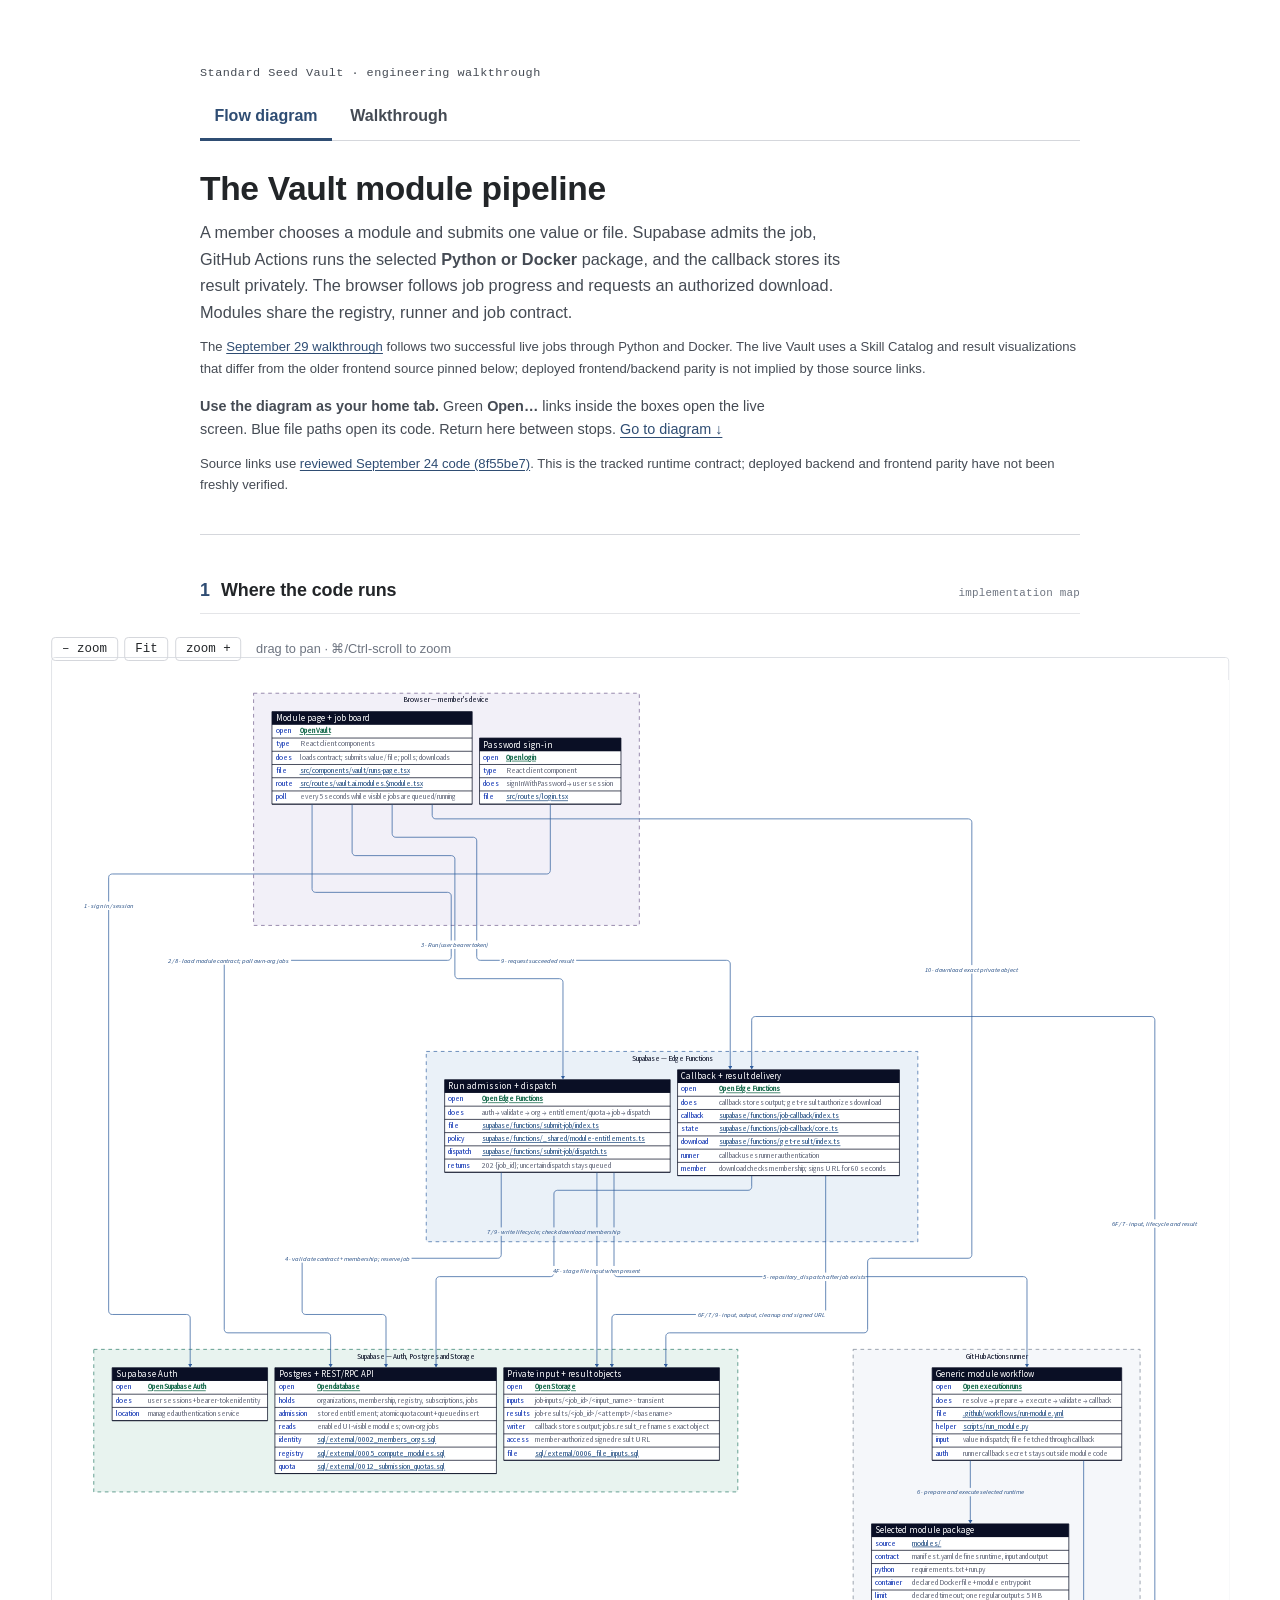
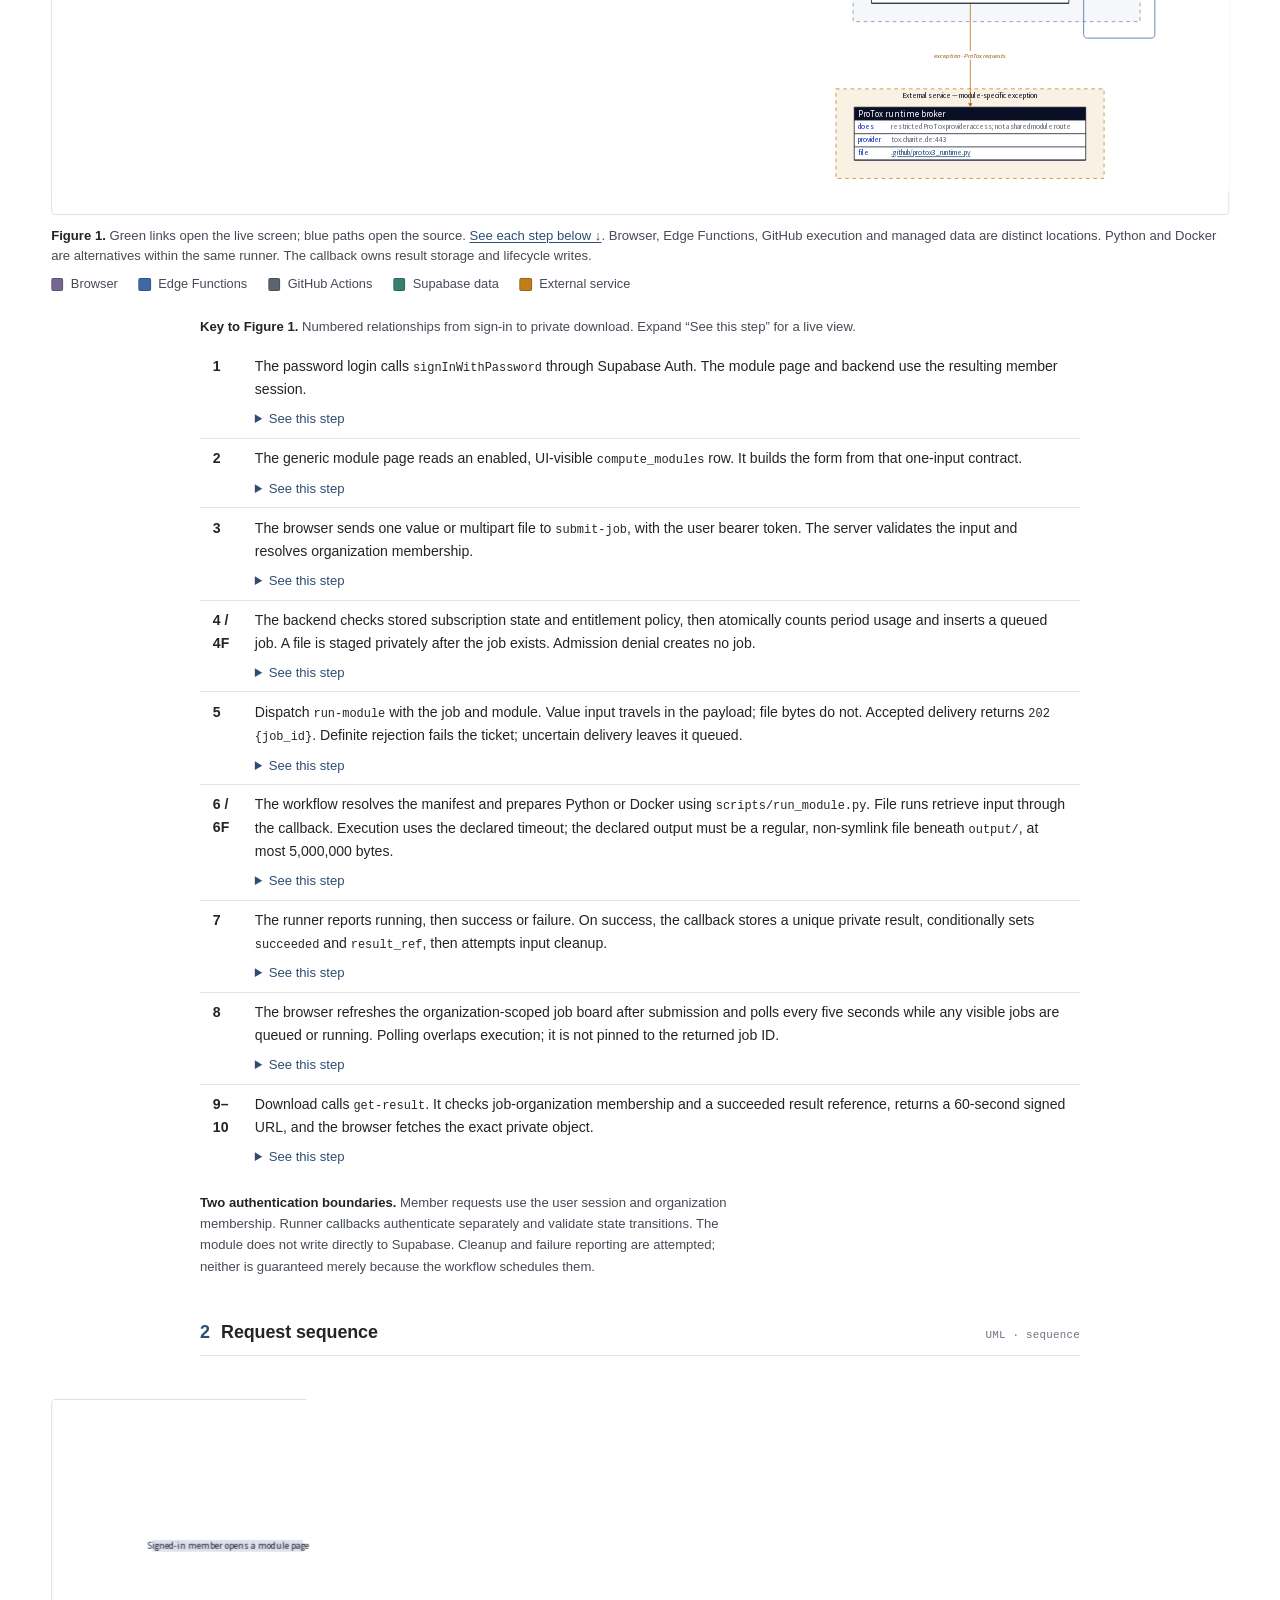
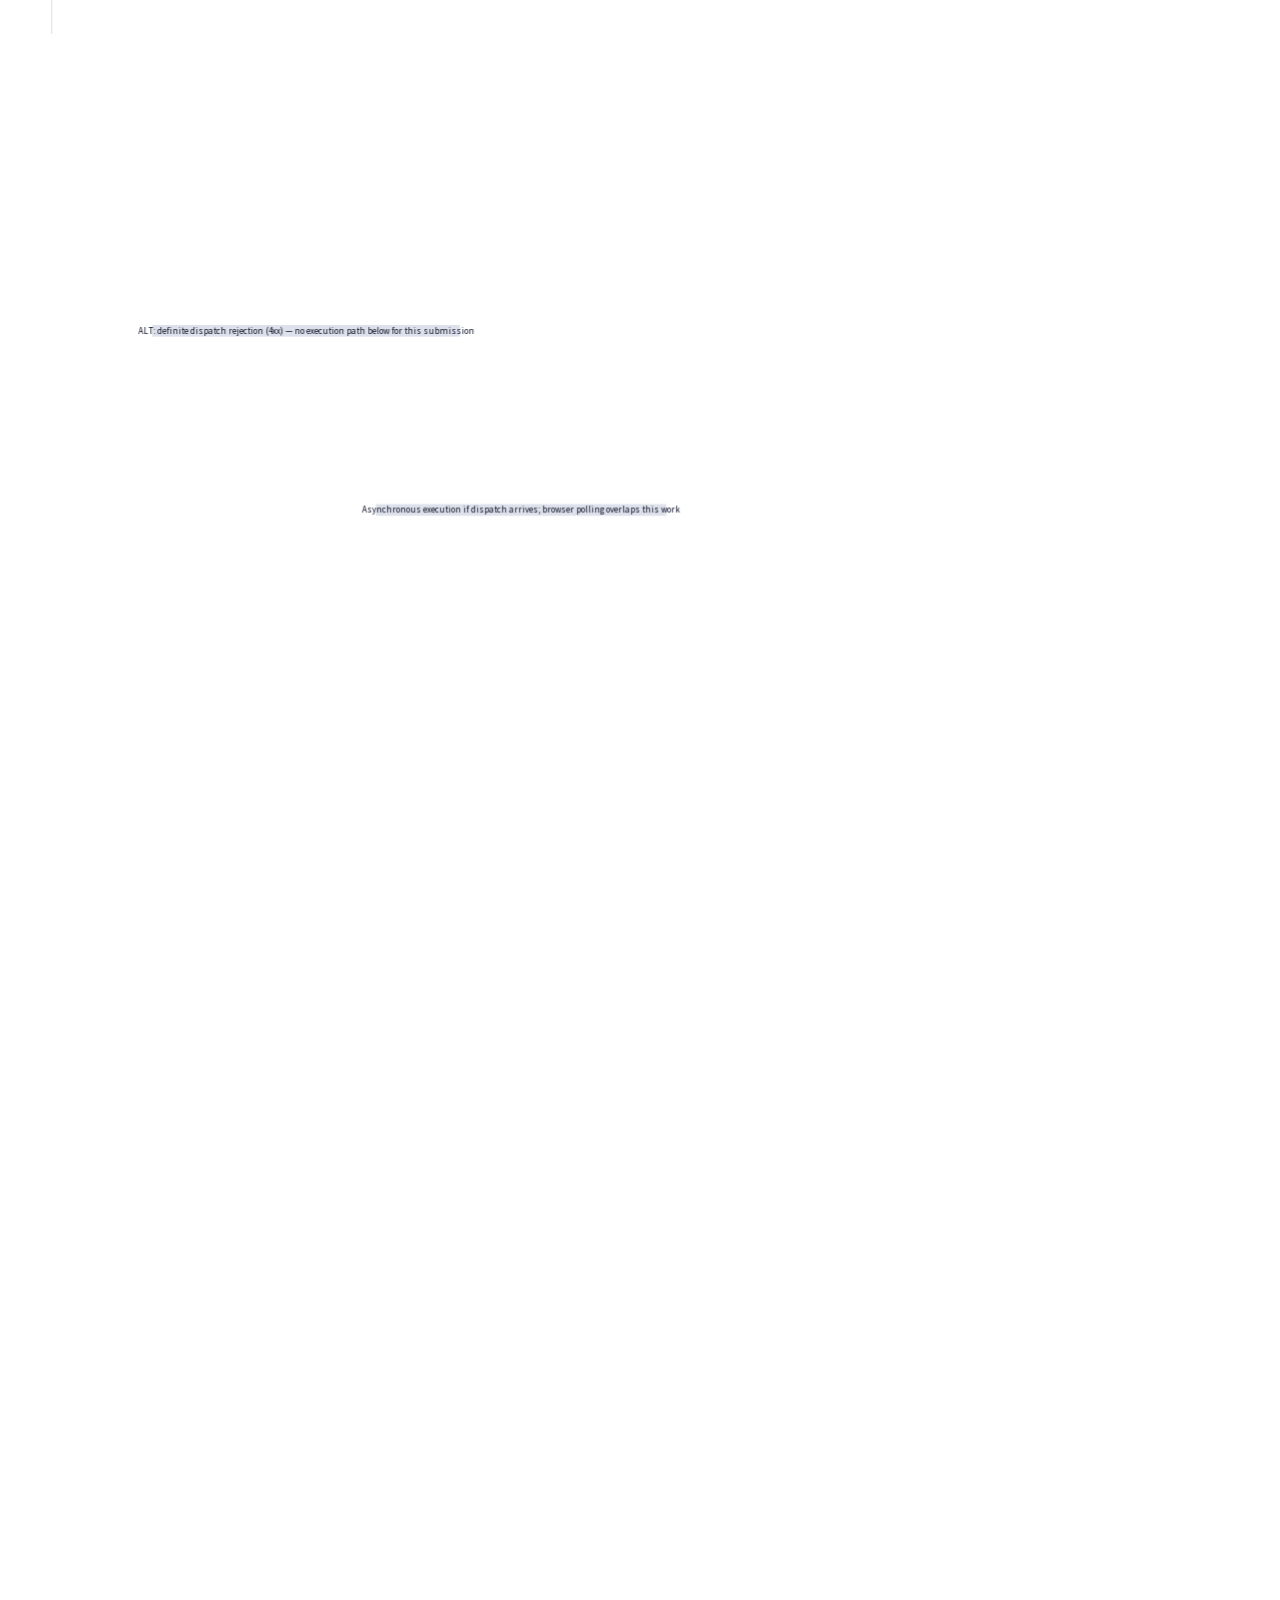
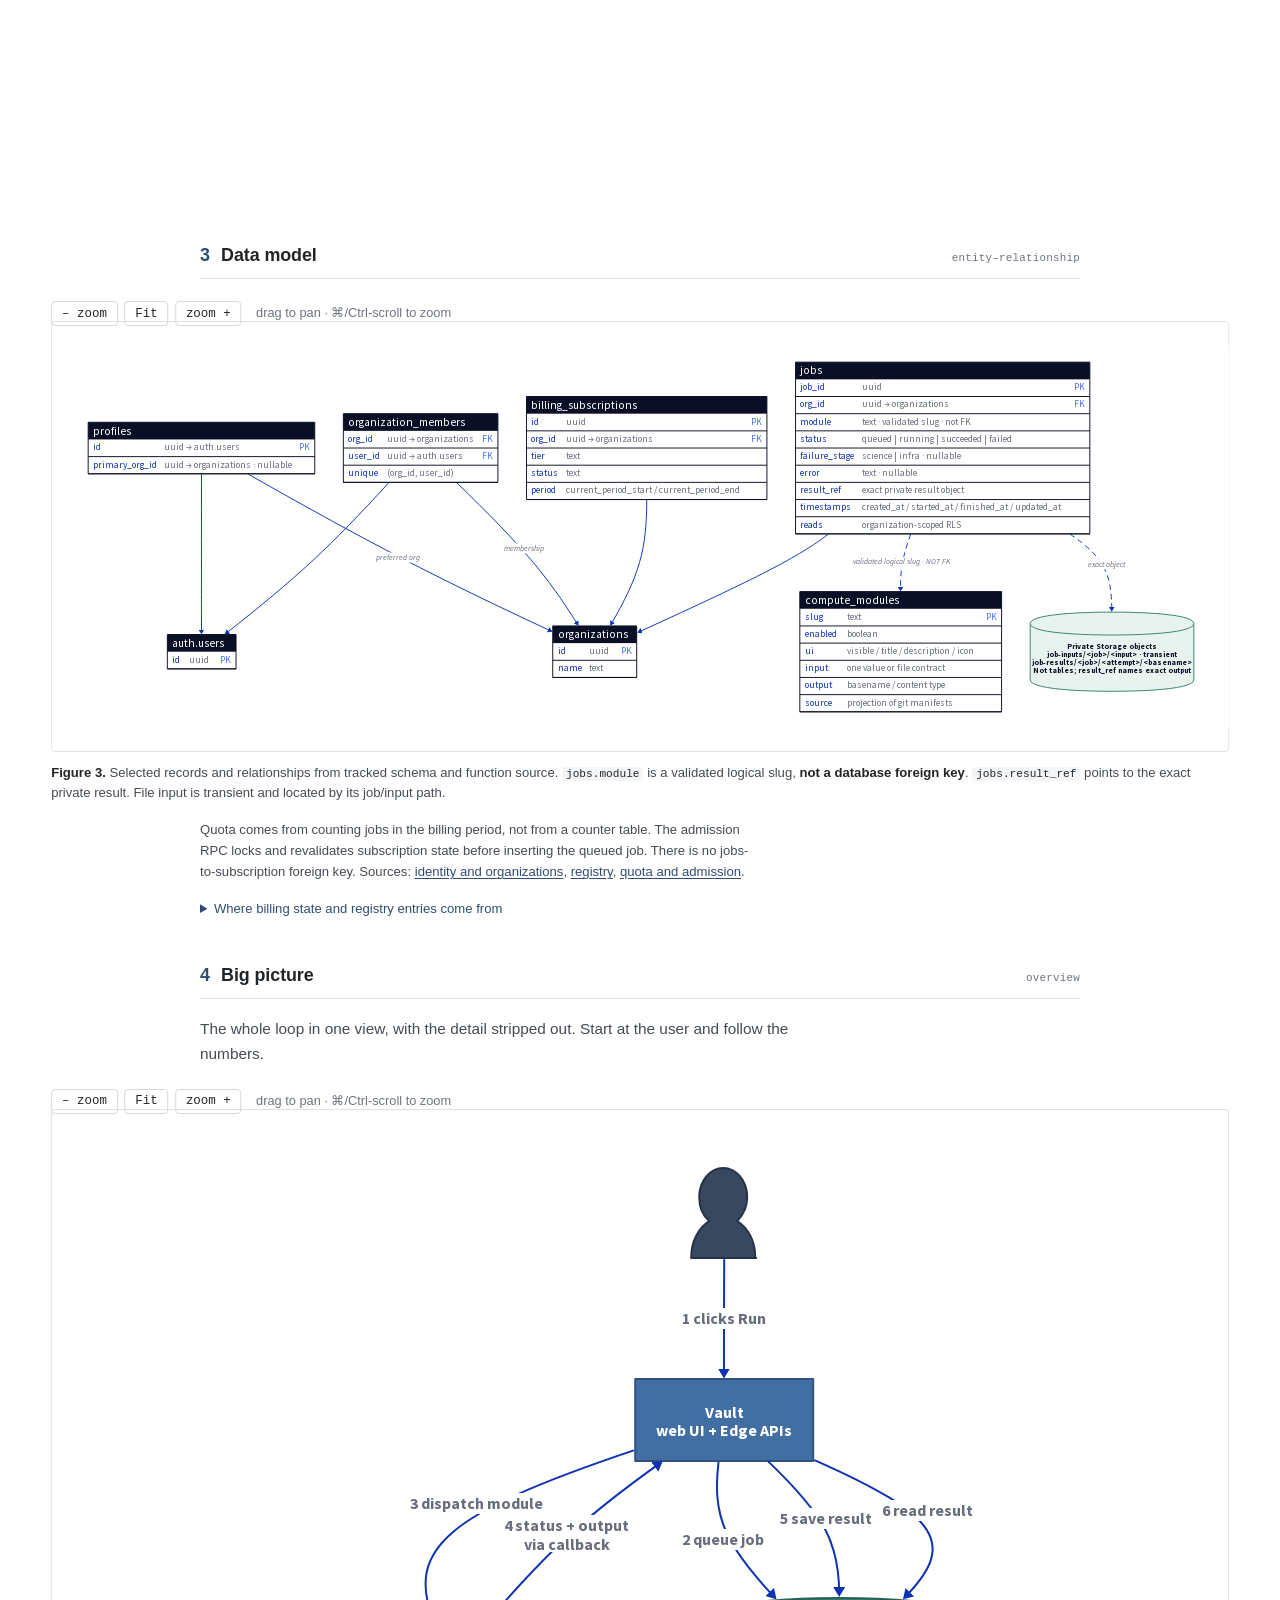
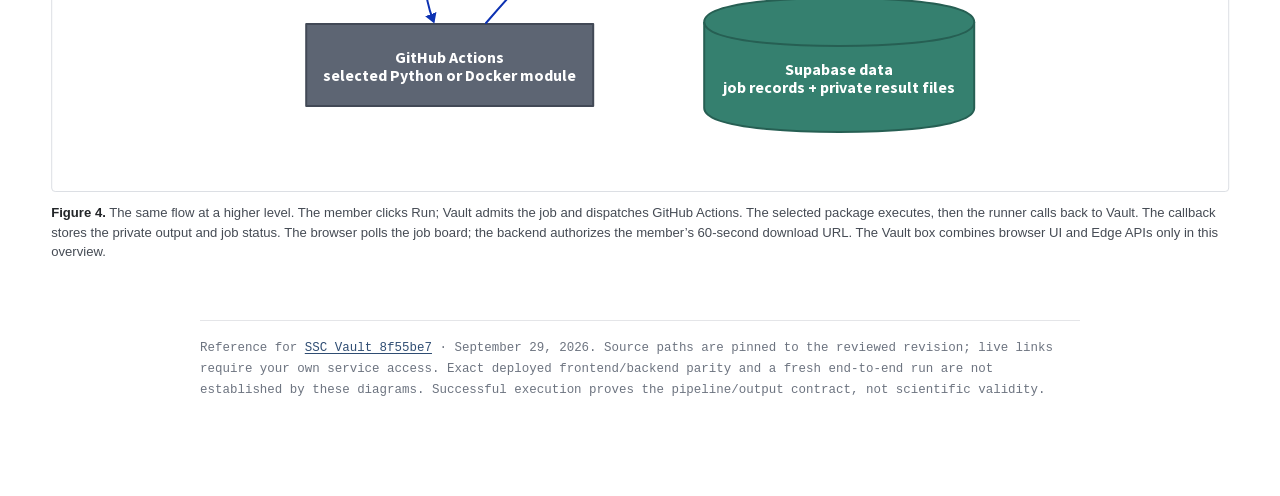
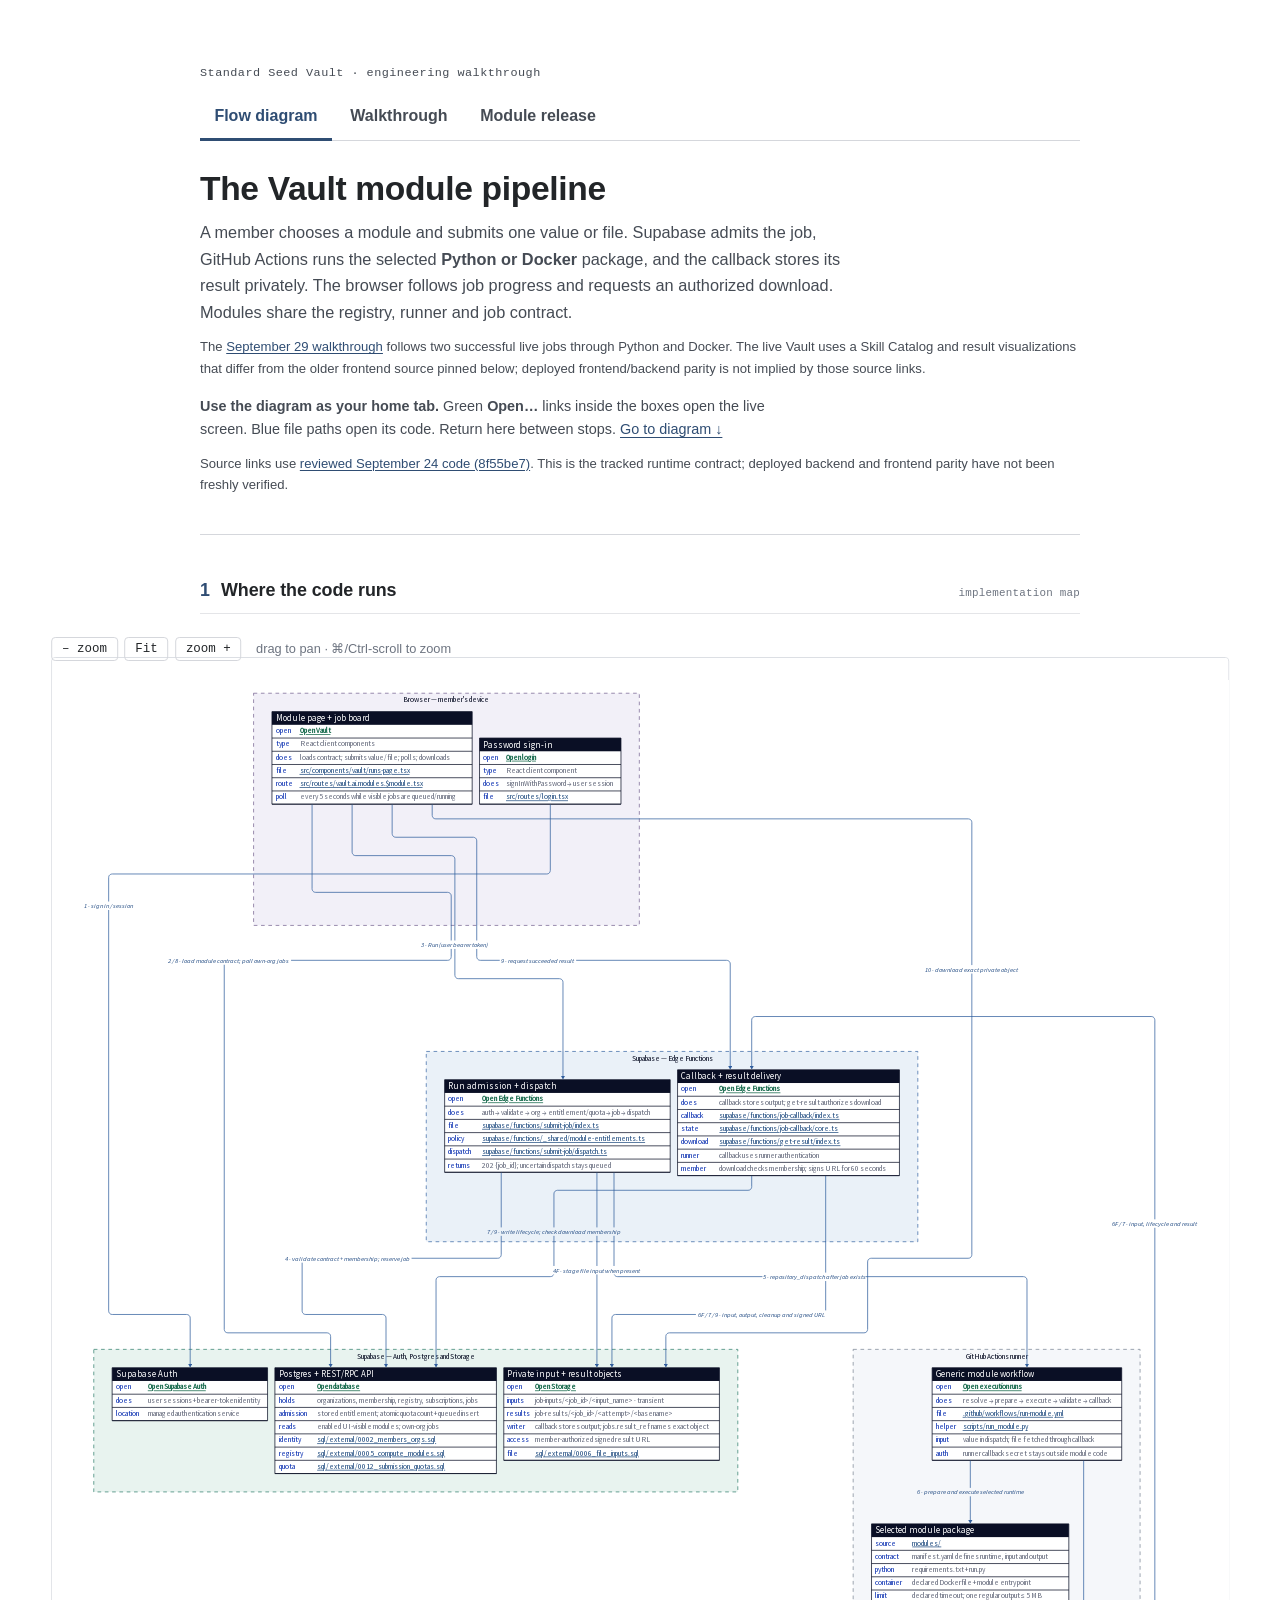
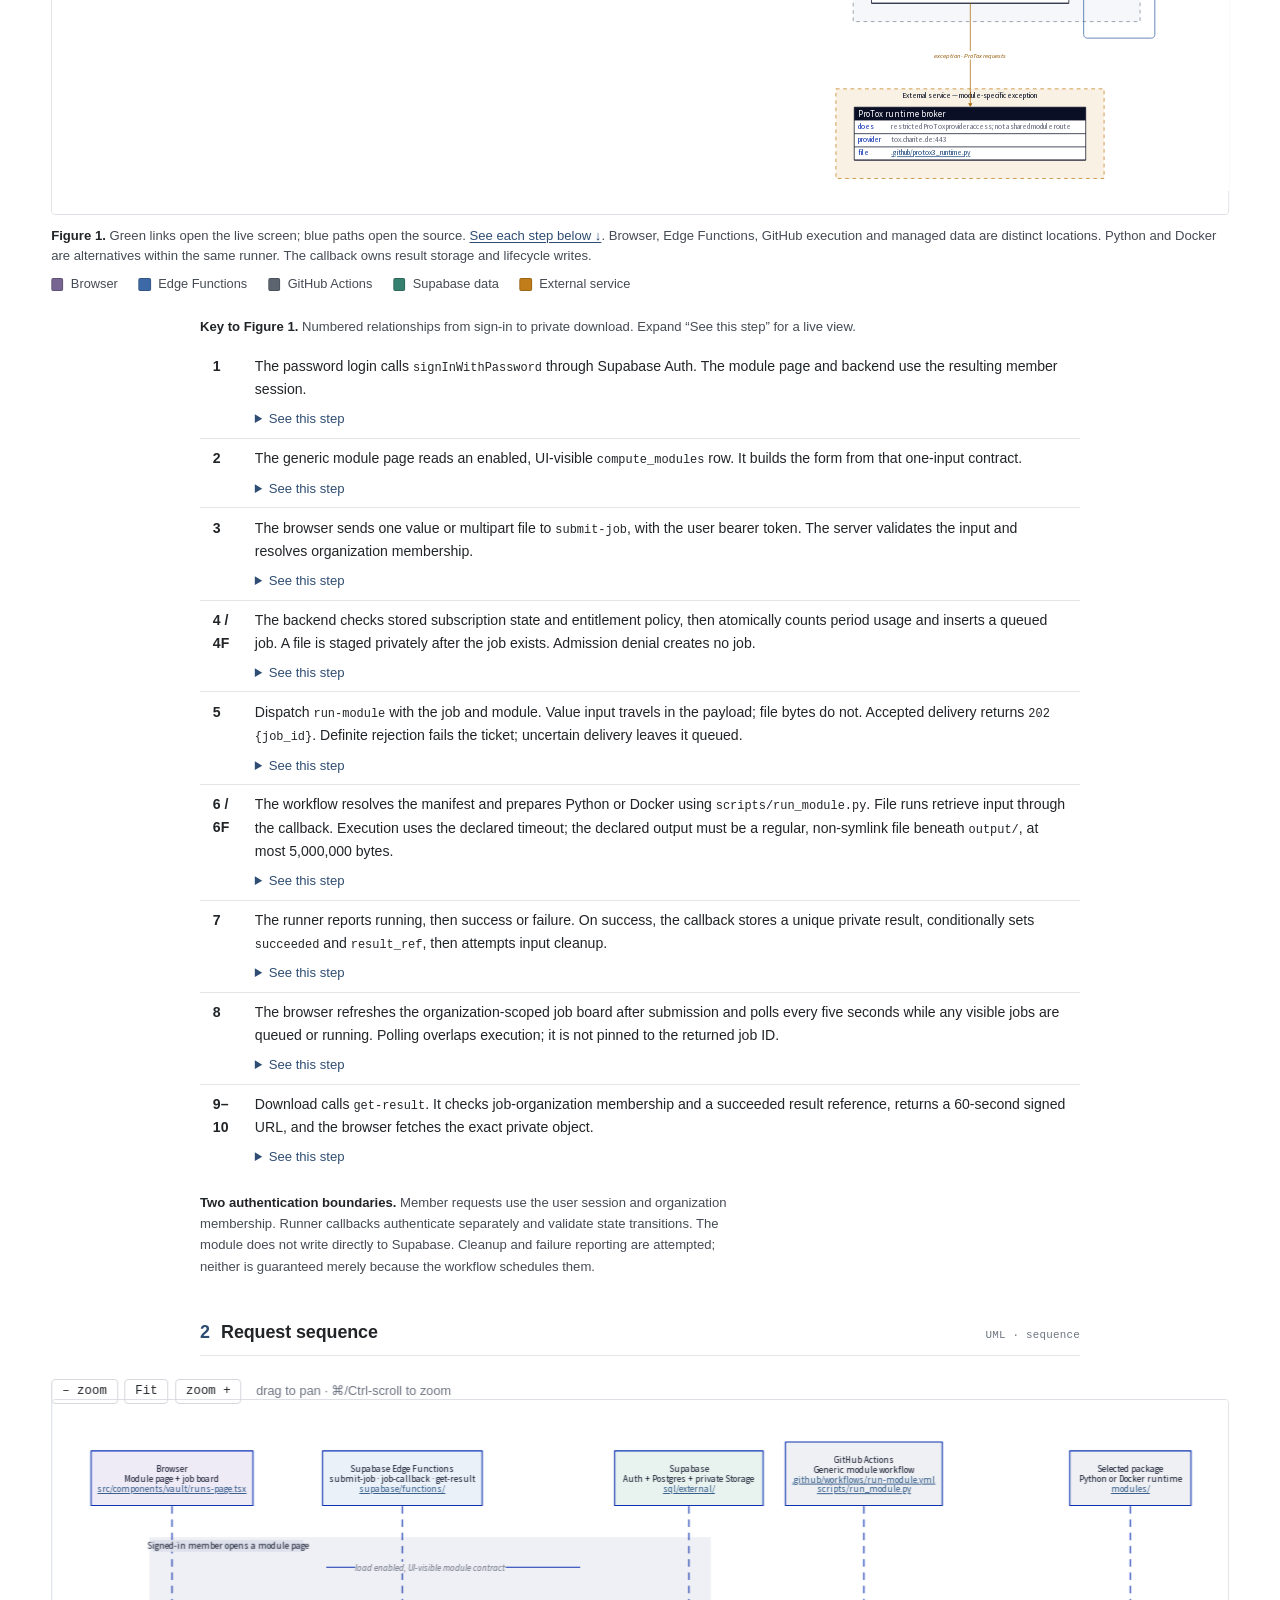
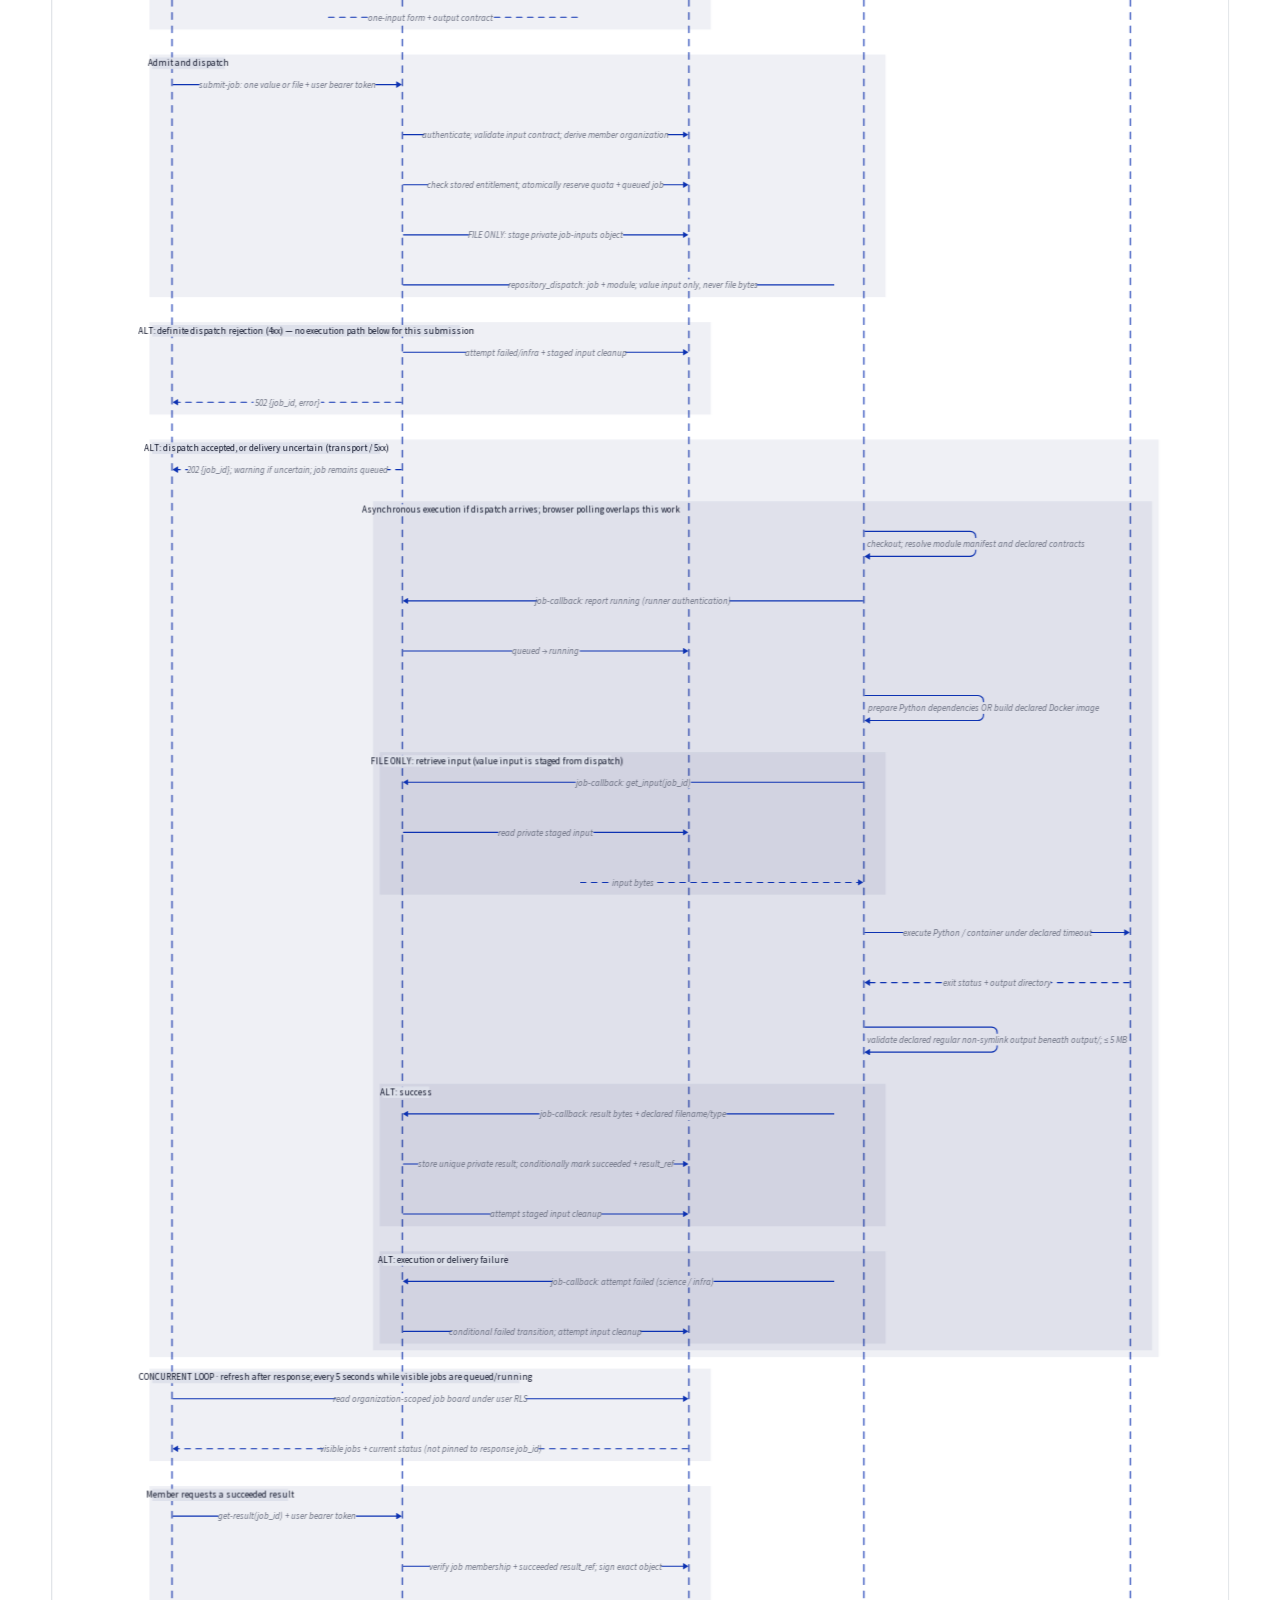
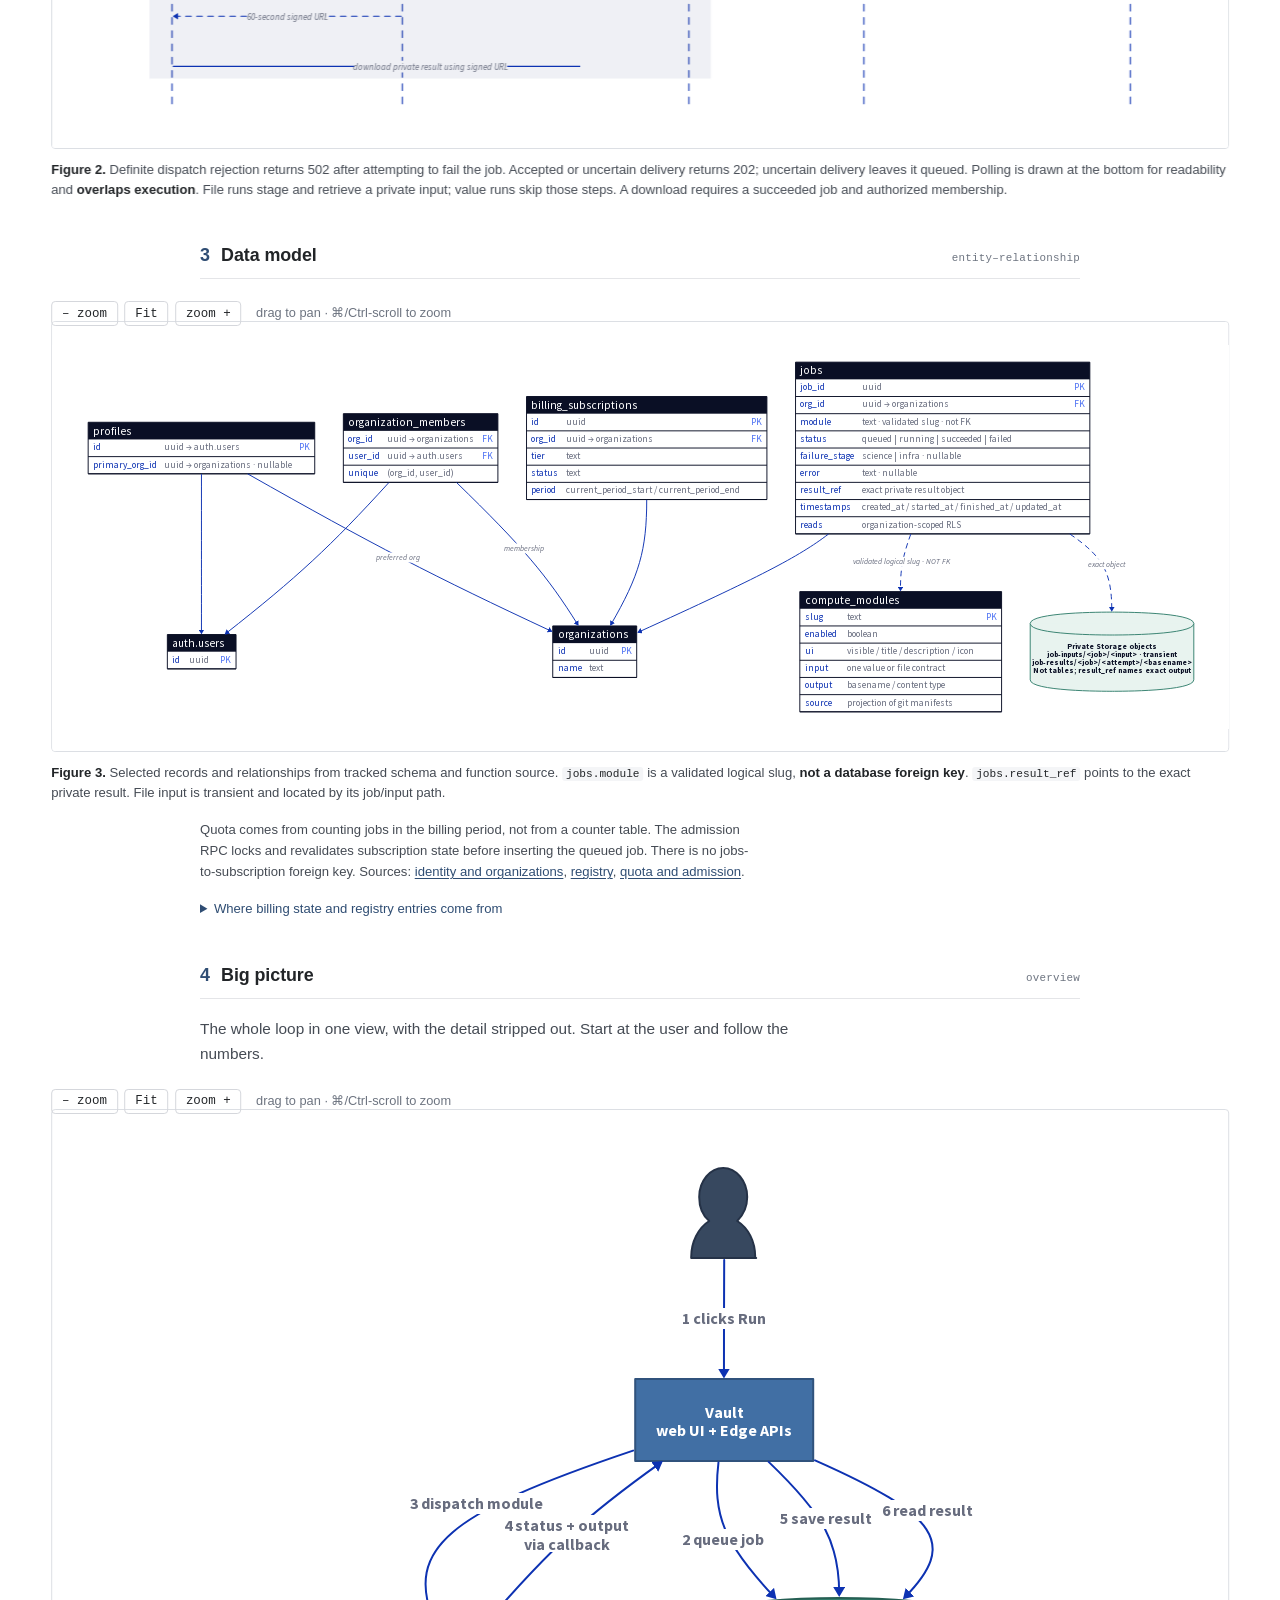
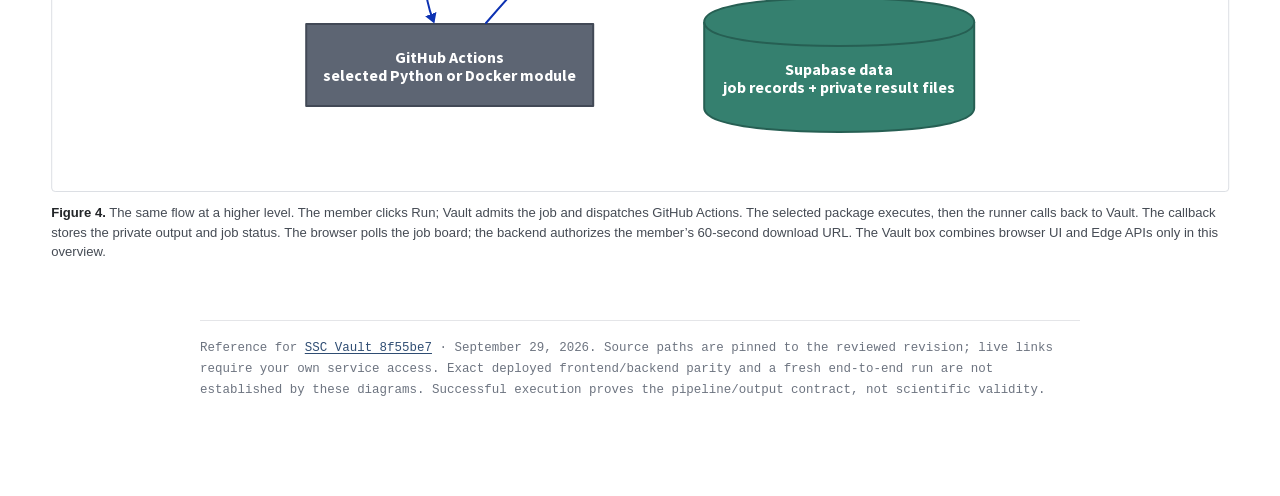
